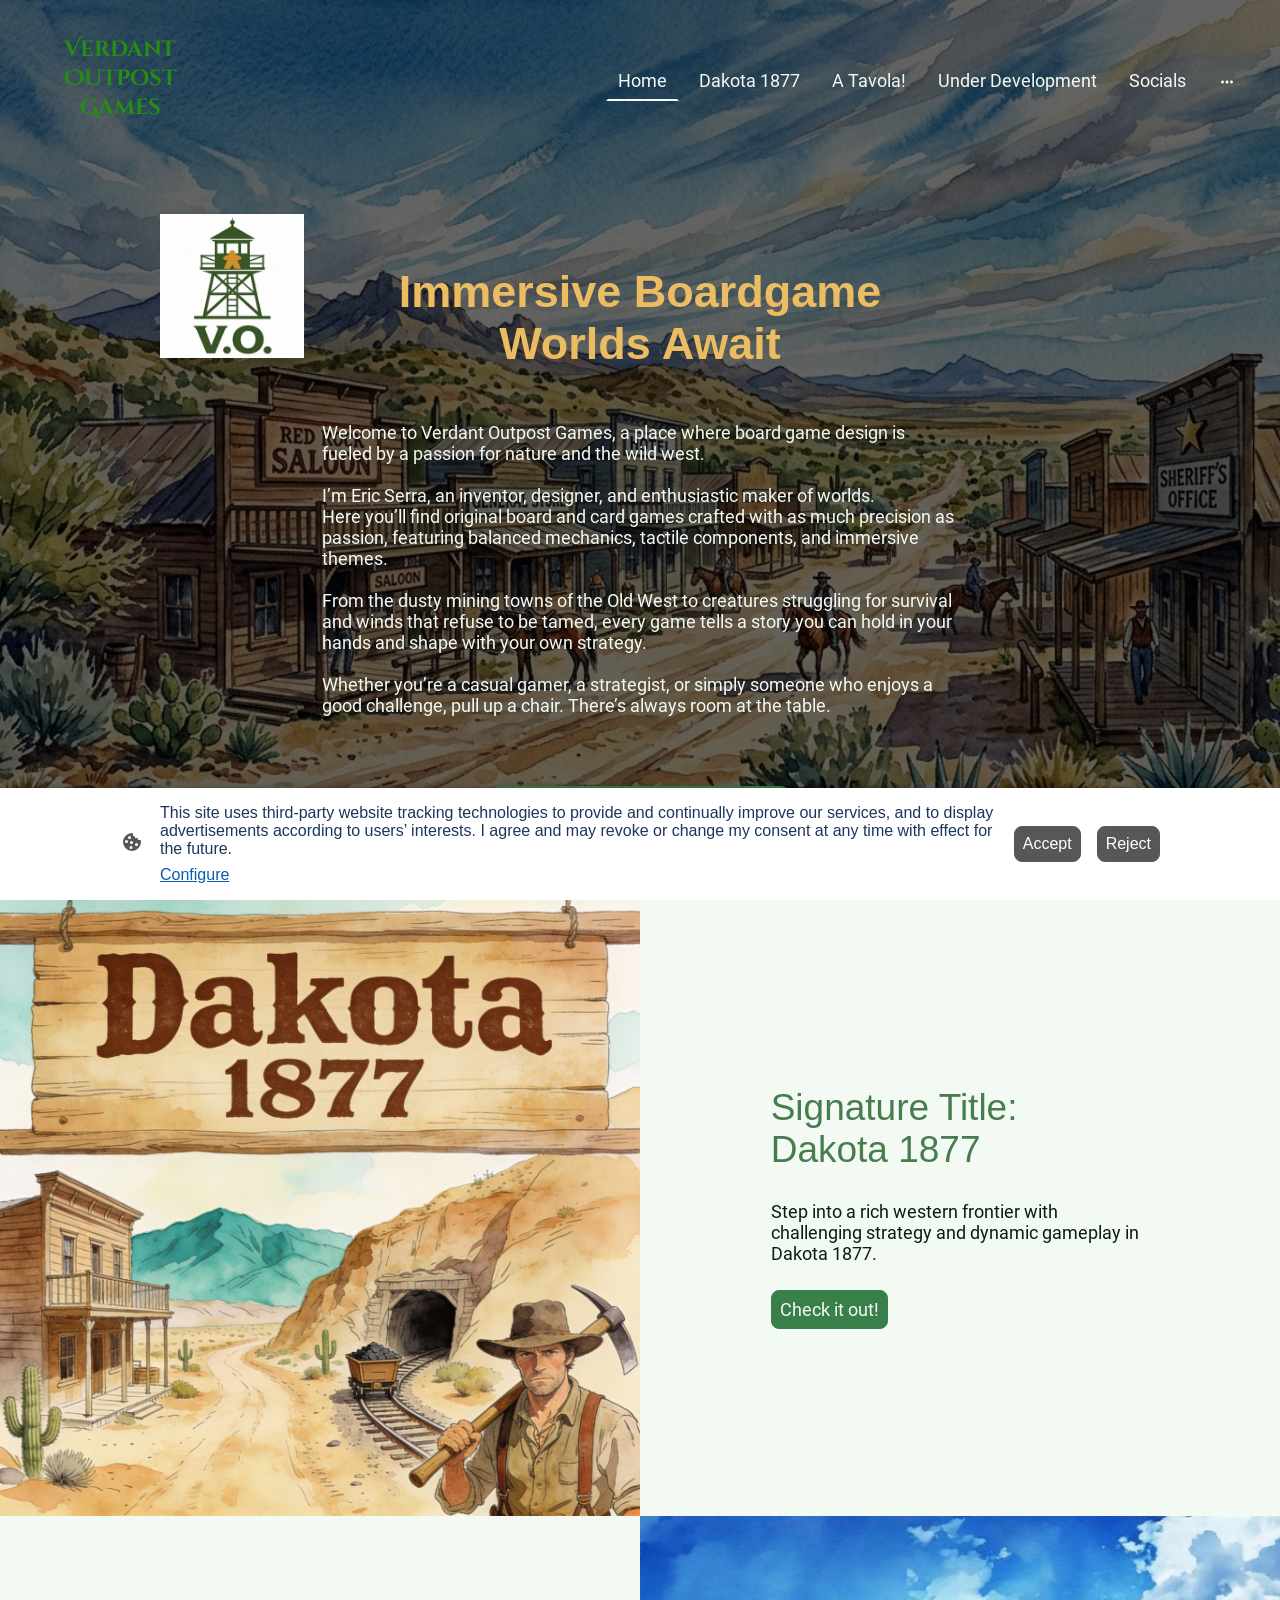
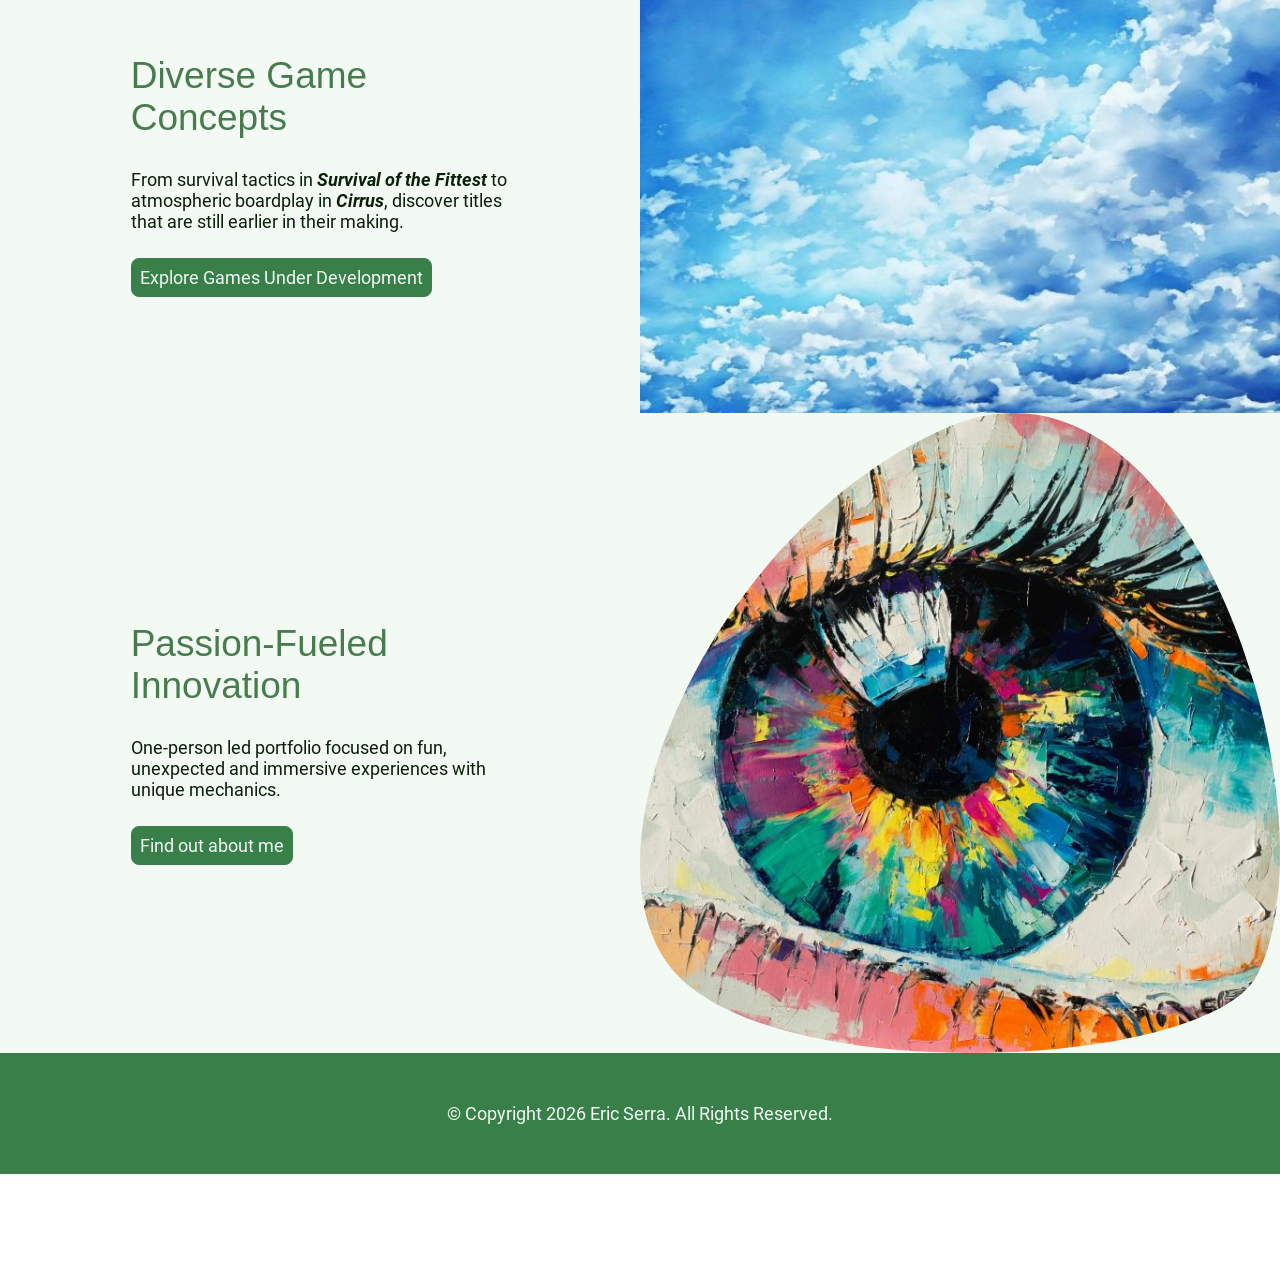
==== index.html @ 1d0cb4cb "Import static copy of verdantoutpost.com Mirror of the seven published pages from the IONOS website " ====
<!DOCTYPE html PUBLIC "-//W3C//DTD XHTML 1.1//EN"
   "http://www.w3.org/TR/xhtml11/DTD/xhtml11.dtd">
<html lang="en-GB">
<head>
	<meta charset="UTF-8" />
	<meta name="viewport" content="width=device-width, initial-scale=1" />
	<link rel="profile" href="https://gmpg.org/xfn/11" />
	<title>Verdant Outpost Games - Unique Western and Nature Inspired Boardgames</title>
<meta name='robots' content='max-image-preview:large' />
<style id="wp-img-auto-sizes-contain-inline-css">
img:is([sizes=auto i],[sizes^="auto," i]){contain-intrinsic-size:3000px 1500px}
/*# sourceURL=wp-img-auto-sizes-contain-inline-css */
</style>
<style id="wp-emoji-styles-inline-css">

	img.wp-smiley, img.emoji {
		display: inline !important;
		border: none !important;
		box-shadow: none !important;
		height: 1em !important;
		width: 1em !important;
		margin: 0 0.07em !important;
		vertical-align: -0.1em !important;
		background: none !important;
		padding: 0 !important;
	}
/*# sourceURL=wp-emoji-styles-inline-css */
</style>
<style id="wp-block-library-inline-css">
:root{--wp-block-synced-color:#7a00df;--wp-block-synced-color--rgb:122,0,223;--wp-bound-block-color:var(--wp-block-synced-color);--wp-editor-canvas-background:#ddd;--wp-admin-theme-color:#007cba;--wp-admin-theme-color--rgb:0,124,186;--wp-admin-theme-color-darker-10:#006ba1;--wp-admin-theme-color-darker-10--rgb:0,107,160.5;--wp-admin-theme-color-darker-20:#005a87;--wp-admin-theme-color-darker-20--rgb:0,90,135;--wp-admin-border-width-focus:2px}@media (min-resolution:192dpi){:root{--wp-admin-border-width-focus:1.5px}}.wp-element-button{cursor:pointer}:root .has-very-light-gray-background-color{background-color:#eee}:root .has-very-dark-gray-background-color{background-color:#313131}:root .has-very-light-gray-color{color:#eee}:root .has-very-dark-gray-color{color:#313131}:root .has-vivid-green-cyan-to-vivid-cyan-blue-gradient-background{background:linear-gradient(135deg,#00d084,#0693e3)}:root .has-purple-crush-gradient-background{background:linear-gradient(135deg,#34e2e4,#4721fb 50%,#ab1dfe)}:root .has-hazy-dawn-gradient-background{background:linear-gradient(135deg,#faaca8,#dad0ec)}:root .has-subdued-olive-gradient-background{background:linear-gradient(135deg,#fafae1,#67a671)}:root .has-atomic-cream-gradient-background{background:linear-gradient(135deg,#fdd79a,#004a59)}:root .has-nightshade-gradient-background{background:linear-gradient(135deg,#330968,#31cdcf)}:root .has-midnight-gradient-background{background:linear-gradient(135deg,#020381,#2874fc)}:root{--wp--preset--font-size--normal:16px;--wp--preset--font-size--huge:42px}.has-regular-font-size{font-size:1em}.has-larger-font-size{font-size:2.625em}.has-normal-font-size{font-size:var(--wp--preset--font-size--normal)}.has-huge-font-size{font-size:var(--wp--preset--font-size--huge)}:root .has-text-align-center{text-align:center}:root .has-text-align-left{text-align:left}:root .has-text-align-right{text-align:right}.has-fit-text{white-space:nowrap!important}#end-resizable-editor-section{display:none}.aligncenter{clear:both}.items-justified-left{justify-content:flex-start}.items-justified-center{justify-content:center}.items-justified-right{justify-content:flex-end}.items-justified-space-between{justify-content:space-between}.screen-reader-text{word-wrap:normal!important;border:0;clip-path:inset(50%);height:1px;margin:-1px;overflow:hidden;padding:0;position:absolute;width:1px;word-break:normal!important}.screen-reader-text:focus{background-color:#ddd;clip-path:none;color:#444;display:block;font-size:1em;height:auto;left:5px;line-height:normal;padding:15px 23px 14px;text-decoration:none;top:5px;width:auto;z-index:100000}html :where(.has-border-color){border-style:solid}html :where([style^=border-color],[style*=";border-color"],[style*="; border-color"]){border-style:solid}html :where([style^=border-top-color],[style*=";border-top-color"],[style*="; border-top-color"]){border-top-style:solid}html :where([style^=border-right-color],[style*=";border-right-color"],[style*="; border-right-color"]){border-right-style:solid}html :where([style^=border-bottom-color],[style*=";border-bottom-color"],[style*="; border-bottom-color"]){border-bottom-style:solid}html :where([style^=border-left-color],[style*=";border-left-color"],[style*="; border-left-color"]){border-left-style:solid}html :where([style^=border-width],[style*=";border-width"],[style*="; border-width"]){border-style:solid}html :where([style^=border-top-width],[style*=";border-top-width"],[style*="; border-top-width"]){border-top-style:solid}html :where([style^=border-right-width],[style*=";border-right-width"],[style*="; border-right-width"]){border-right-style:solid}html :where([style^=border-bottom-width],[style*=";border-bottom-width"],[style*="; border-bottom-width"]){border-bottom-style:solid}html :where([style^=border-left-width],[style*=";border-left-width"],[style*="; border-left-width"]){border-left-style:solid}html :where(img[class*=wp-image-]){height:auto;max-width:100%}:where(figure){margin:0 0 1em}html :where(.is-position-sticky){--wp-admin--admin-bar--position-offset:var(--wp-admin--admin-bar--height,0px)}@media screen and (max-width:600px){html :where(.is-position-sticky){--wp-admin--admin-bar--position-offset:0px}}

/*# sourceURL=/wp-includes/css/dist/block-library/common.min.css */
</style>
<style id="classic-theme-styles-inline-css">
/*! This file is auto-generated */
.wp-block-button__link{color:#fff;background-color:#32373c;border-radius:9999px;box-shadow:none;text-decoration:none;padding:calc(.667em + 2px) calc(1.333em + 2px);font-size:1.125em}.wp-block-file__button{background:#32373c;color:#fff;text-decoration:none}
/*# sourceURL=/wp-includes/css/classic-themes.min.css */
</style>

<style id="global-styles-inline-css">
:root{--wp--preset--aspect-ratio--square: 1;--wp--preset--aspect-ratio--4-3: 4/3;--wp--preset--aspect-ratio--3-4: 3/4;--wp--preset--aspect-ratio--3-2: 3/2;--wp--preset--aspect-ratio--2-3: 2/3;--wp--preset--aspect-ratio--16-9: 16/9;--wp--preset--aspect-ratio--9-16: 9/16;--wp--preset--color--black: #000000;--wp--preset--color--cyan-bluish-gray: #abb8c3;--wp--preset--color--white: #ffffff;--wp--preset--color--pale-pink: #f78da7;--wp--preset--color--vivid-red: #cf2e2e;--wp--preset--color--luminous-vivid-orange: #ff6900;--wp--preset--color--luminous-vivid-amber: #fcb900;--wp--preset--color--light-green-cyan: #7bdcb5;--wp--preset--color--vivid-green-cyan: #00d084;--wp--preset--color--pale-cyan-blue: #8ed1fc;--wp--preset--color--vivid-cyan-blue: #0693e3;--wp--preset--color--vivid-purple: #9b51e0;--wp--preset--gradient--vivid-cyan-blue-to-vivid-purple: linear-gradient(135deg,rgb(6,147,227) 0%,rgb(155,81,224) 100%);--wp--preset--gradient--light-green-cyan-to-vivid-green-cyan: linear-gradient(135deg,rgb(122,220,180) 0%,rgb(0,208,130) 100%);--wp--preset--gradient--luminous-vivid-amber-to-luminous-vivid-orange: linear-gradient(135deg,rgb(252,185,0) 0%,rgb(255,105,0) 100%);--wp--preset--gradient--luminous-vivid-orange-to-vivid-red: linear-gradient(135deg,rgb(255,105,0) 0%,rgb(207,46,46) 100%);--wp--preset--gradient--very-light-gray-to-cyan-bluish-gray: linear-gradient(135deg,rgb(238,238,238) 0%,rgb(169,184,195) 100%);--wp--preset--gradient--cool-to-warm-spectrum: linear-gradient(135deg,rgb(74,234,220) 0%,rgb(151,120,209) 20%,rgb(207,42,186) 40%,rgb(238,44,130) 60%,rgb(251,105,98) 80%,rgb(254,248,76) 100%);--wp--preset--gradient--blush-light-purple: linear-gradient(135deg,rgb(255,206,236) 0%,rgb(152,150,240) 100%);--wp--preset--gradient--blush-bordeaux: linear-gradient(135deg,rgb(254,205,165) 0%,rgb(254,45,45) 50%,rgb(107,0,62) 100%);--wp--preset--gradient--luminous-dusk: linear-gradient(135deg,rgb(255,203,112) 0%,rgb(199,81,192) 50%,rgb(65,88,208) 100%);--wp--preset--gradient--pale-ocean: linear-gradient(135deg,rgb(255,245,203) 0%,rgb(182,227,212) 50%,rgb(51,167,181) 100%);--wp--preset--gradient--electric-grass: linear-gradient(135deg,rgb(202,248,128) 0%,rgb(113,206,126) 100%);--wp--preset--gradient--midnight: linear-gradient(135deg,rgb(2,3,129) 0%,rgb(40,116,252) 100%);--wp--preset--font-size--small: 13px;--wp--preset--font-size--medium: 20px;--wp--preset--font-size--large: 36px;--wp--preset--font-size--x-large: 42px;--wp--preset--spacing--20: 0.44rem;--wp--preset--spacing--30: 0.67rem;--wp--preset--spacing--40: 1rem;--wp--preset--spacing--50: 1.5rem;--wp--preset--spacing--60: 2.25rem;--wp--preset--spacing--70: 3.38rem;--wp--preset--spacing--80: 5.06rem;--wp--preset--shadow--natural: 6px 6px 9px rgba(0, 0, 0, 0.2);--wp--preset--shadow--deep: 12px 12px 50px rgba(0, 0, 0, 0.4);--wp--preset--shadow--sharp: 6px 6px 0px rgba(0, 0, 0, 0.2);--wp--preset--shadow--outlined: 6px 6px 0px -3px rgb(255, 255, 255), 6px 6px rgb(0, 0, 0);--wp--preset--shadow--crisp: 6px 6px 0px rgb(0, 0, 0);}.wp-block-button{--wp--preset--dimension--25: 25%;--wp--preset--dimension--50: 50%;--wp--preset--dimension--75: 75%;--wp--preset--dimension--100: 100%;}:where(body) { margin: 0; }:where(.is-layout-flex){gap: 0.5em;}:where(.is-layout-grid){gap: 0.5em;}body .is-layout-flex{display: flex;}.is-layout-flex{flex-wrap: wrap;align-items: center;}.is-layout-flex > :is(*, div){margin: 0;}body .is-layout-grid{display: grid;}.is-layout-grid > :is(*, div){margin: 0;}body{padding-top: 0px;padding-right: 0px;padding-bottom: 0px;padding-left: 0px;}:root :where(.wp-element-button, .wp-block-button__link){background-color: #32373c;border-width: 0;color: #fff;font-family: inherit;font-size: inherit;font-style: inherit;font-weight: inherit;letter-spacing: inherit;line-height: inherit;padding-top: calc(0.667em + 2px);padding-right: calc(1.333em + 2px);padding-bottom: calc(0.667em + 2px);padding-left: calc(1.333em + 2px);text-decoration: none;text-transform: inherit;}.has-black-color{color: var(--wp--preset--color--black) !important;}.has-cyan-bluish-gray-color{color: var(--wp--preset--color--cyan-bluish-gray) !important;}.has-white-color{color: var(--wp--preset--color--white) !important;}.has-pale-pink-color{color: var(--wp--preset--color--pale-pink) !important;}.has-vivid-red-color{color: var(--wp--preset--color--vivid-red) !important;}.has-luminous-vivid-orange-color{color: var(--wp--preset--color--luminous-vivid-orange) !important;}.has-luminous-vivid-amber-color{color: var(--wp--preset--color--luminous-vivid-amber) !important;}.has-light-green-cyan-color{color: var(--wp--preset--color--light-green-cyan) !important;}.has-vivid-green-cyan-color{color: var(--wp--preset--color--vivid-green-cyan) !important;}.has-pale-cyan-blue-color{color: var(--wp--preset--color--pale-cyan-blue) !important;}.has-vivid-cyan-blue-color{color: var(--wp--preset--color--vivid-cyan-blue) !important;}.has-vivid-purple-color{color: var(--wp--preset--color--vivid-purple) !important;}.has-black-background-color{background-color: var(--wp--preset--color--black) !important;}.has-cyan-bluish-gray-background-color{background-color: var(--wp--preset--color--cyan-bluish-gray) !important;}.has-white-background-color{background-color: var(--wp--preset--color--white) !important;}.has-pale-pink-background-color{background-color: var(--wp--preset--color--pale-pink) !important;}.has-vivid-red-background-color{background-color: var(--wp--preset--color--vivid-red) !important;}.has-luminous-vivid-orange-background-color{background-color: var(--wp--preset--color--luminous-vivid-orange) !important;}.has-luminous-vivid-amber-background-color{background-color: var(--wp--preset--color--luminous-vivid-amber) !important;}.has-light-green-cyan-background-color{background-color: var(--wp--preset--color--light-green-cyan) !important;}.has-vivid-green-cyan-background-color{background-color: var(--wp--preset--color--vivid-green-cyan) !important;}.has-pale-cyan-blue-background-color{background-color: var(--wp--preset--color--pale-cyan-blue) !important;}.has-vivid-cyan-blue-background-color{background-color: var(--wp--preset--color--vivid-cyan-blue) !important;}.has-vivid-purple-background-color{background-color: var(--wp--preset--color--vivid-purple) !important;}.has-black-border-color{border-color: var(--wp--preset--color--black) !important;}.has-cyan-bluish-gray-border-color{border-color: var(--wp--preset--color--cyan-bluish-gray) !important;}.has-white-border-color{border-color: var(--wp--preset--color--white) !important;}.has-pale-pink-border-color{border-color: var(--wp--preset--color--pale-pink) !important;}.has-vivid-red-border-color{border-color: var(--wp--preset--color--vivid-red) !important;}.has-luminous-vivid-orange-border-color{border-color: var(--wp--preset--color--luminous-vivid-orange) !important;}.has-luminous-vivid-amber-border-color{border-color: var(--wp--preset--color--luminous-vivid-amber) !important;}.has-light-green-cyan-border-color{border-color: var(--wp--preset--color--light-green-cyan) !important;}.has-vivid-green-cyan-border-color{border-color: var(--wp--preset--color--vivid-green-cyan) !important;}.has-pale-cyan-blue-border-color{border-color: var(--wp--preset--color--pale-cyan-blue) !important;}.has-vivid-cyan-blue-border-color{border-color: var(--wp--preset--color--vivid-cyan-blue) !important;}.has-vivid-purple-border-color{border-color: var(--wp--preset--color--vivid-purple) !important;}.has-vivid-cyan-blue-to-vivid-purple-gradient-background{background: var(--wp--preset--gradient--vivid-cyan-blue-to-vivid-purple) !important;}.has-light-green-cyan-to-vivid-green-cyan-gradient-background{background: var(--wp--preset--gradient--light-green-cyan-to-vivid-green-cyan) !important;}.has-luminous-vivid-amber-to-luminous-vivid-orange-gradient-background{background: var(--wp--preset--gradient--luminous-vivid-amber-to-luminous-vivid-orange) !important;}.has-luminous-vivid-orange-to-vivid-red-gradient-background{background: var(--wp--preset--gradient--luminous-vivid-orange-to-vivid-red) !important;}.has-very-light-gray-to-cyan-bluish-gray-gradient-background{background: var(--wp--preset--gradient--very-light-gray-to-cyan-bluish-gray) !important;}.has-cool-to-warm-spectrum-gradient-background{background: var(--wp--preset--gradient--cool-to-warm-spectrum) !important;}.has-blush-light-purple-gradient-background{background: var(--wp--preset--gradient--blush-light-purple) !important;}.has-blush-bordeaux-gradient-background{background: var(--wp--preset--gradient--blush-bordeaux) !important;}.has-luminous-dusk-gradient-background{background: var(--wp--preset--gradient--luminous-dusk) !important;}.has-pale-ocean-gradient-background{background: var(--wp--preset--gradient--pale-ocean) !important;}.has-electric-grass-gradient-background{background: var(--wp--preset--gradient--electric-grass) !important;}.has-midnight-gradient-background{background: var(--wp--preset--gradient--midnight) !important;}.has-small-font-size{font-size: var(--wp--preset--font-size--small) !important;}.has-medium-font-size{font-size: var(--wp--preset--font-size--medium) !important;}.has-large-font-size{font-size: var(--wp--preset--font-size--large) !important;}.has-x-large-font-size{font-size: var(--wp--preset--font-size--x-large) !important;}
/*# sourceURL=global-styles-inline-css */
</style>

<link rel='stylesheet' id='go-x-post-editor-css' href='wp-content/plugins/go-x-post-editor/build/index-fe.css' media='all' />
<link rel='stylesheet' id='gox-style-0-css' href='wp-content/uploads/go-x/style.css' media='all' />
<link rel="canonical" href="./" />
<link rel='shortlink' href='index.html' />
				<script>
					window.goxwpDeployment=true;
				</script>
	<script type="application/ld+json">
                    {"@context":"https://schema.org","@type":"LocalBusiness","logo":"/-_-/resources/images/files/67120199-512e-4df1-809b-0810bfc0ea8a/b1674737-ef24-41eb-8ea8-cbc4cca74434?o=rs:fill:809:808:1:1/g:sm/","url":"https://verdantoutpost.com","name":"Verdant Outpost Games","sameAs":["","","","https://www.youtube.com/@verdant.outpost","https://www.facebook.com/people/Verdant-Outpost-Games/61590462296860/","","https://www.instagram.com/verdant.outpost/"],"email":"ericserra@verdantoutpost.com"}
                </script><meta name="description" content="Explore Verdant Outpost Games’ portfolio showcasing Dakota 1877 and other creative western and nature-themed boardgames." /><link rel="shortcut icon" href="wp-content/uploads/go-x/u/78a9d674-a477-477f-a71c-d5888ab7f608/w16,h16,rtfit,bg,el1,ex1,fico/image.ico" type="image/x-icon" /><link rel="icon" href="wp-content/uploads/go-x/u/78a9d674-a477-477f-a71c-d5888ab7f608/w16,h16,rtfit,bg,el1,ex1,fico/image.ico" type="image/x-icon" /><link rel="apple-touch-icon" sizes="180x180" href="wp-content/uploads/go-x/u/78a9d674-a477-477f-a71c-d5888ab7f608/w180,h180,rtfit,bgdde1e5,el1,ex1,fpng/image.png" type="image/png" /><link rel="icon" type="image/png" sizes="32x32" href="wp-content/uploads/go-x/u/78a9d674-a477-477f-a71c-d5888ab7f608/w32,h32,rtfit,bg,el1,ex1,fpng/image.png" type="image/png" /><link rel="icon" type="image/png" sizes="192x192" href="wp-content/uploads/go-x/u/78a9d674-a477-477f-a71c-d5888ab7f608/w192,h192,rtfit,bg,el1,ex1,fpng/image.png" type="image/png" /><link rel="icon" type="image/png" sizes="16x16" href="wp-content/uploads/go-x/u/78a9d674-a477-477f-a71c-d5888ab7f608/w16,h16,rtfit,bg,el1,ex1,fpng/image.png" type="image/png" /><style id="wp-custom-css">
@font-face{src:url(wp-content/themes/gox/public/fonts/Roboto-latin_latin-ext-100.eot);src:local("Roboto Thin"),local("Roboto-Thin");src:url(wp-content/themes/gox/public/fonts/Roboto-latin_latin-ext-100.eot) format("embedded-opentype");src:url(wp-content/themes/gox/public/fonts/Roboto-latin_latin-ext-100.woff2) format("woff2");src:url(wp-content/themes/gox/public/fonts/Roboto-latin_latin-ext-100.woff) format("woff");src:url(wp-content/themes/gox/public/fonts/Roboto-latin_latin-ext-100.ttf) format("truetype");src:url(wp-content/themes/gox/public/fonts/Roboto-latin_latin-ext-100.svg) format("svg");font-family:Roboto;font-style:normal;font-weight:100;src:url(wp-content/themes/gox/public/fonts/Roboto-latin_latin-ext-100.woff) format("woff")}@font-face{src:url(wp-content/themes/gox/public/fonts/Roboto-latin_latin-ext-100italic.eot);src:local("Roboto ThinItalic"),local("Roboto-ThinItalic");src:url(wp-content/themes/gox/public/fonts/Roboto-latin_latin-ext-100italic.eot) format("embedded-opentype");src:url(wp-content/themes/gox/public/fonts/Roboto-latin_latin-ext-100italic.woff2) format("woff2");src:url(wp-content/themes/gox/public/fonts/Roboto-latin_latin-ext-100italic.woff) format("woff");src:url(wp-content/themes/gox/public/fonts/Roboto-latin_latin-ext-100italic.ttf) format("truetype");src:url(wp-content/themes/gox/public/fonts/Roboto-latin_latin-ext-100italic.svg) format("svg");font-family:Roboto;font-style:italic;font-weight:100;src:url(wp-content/themes/gox/public/fonts/Roboto-latin_latin-ext-100italic.woff) format("woff")}@font-face{src:url(wp-content/themes/gox/public/fonts/Roboto-latin_latin-ext-200.eot);src:local("Roboto ExtraLight"),local("Roboto-ExtraLight");src:url(wp-content/themes/gox/public/fonts/Roboto-latin_latin-ext-200.eot) format("embedded-opentype");src:url(wp-content/themes/gox/public/fonts/Roboto-latin_latin-ext-200.woff2) format("woff2");src:url(wp-content/themes/gox/public/fonts/Roboto-latin_latin-ext-200.woff) format("woff");src:url(wp-content/themes/gox/public/fonts/Roboto-latin_latin-ext-200.ttf) format("truetype");src:url(wp-content/themes/gox/public/fonts/Roboto-latin_latin-ext-200.svg) format("svg");font-family:Roboto;font-style:normal;font-weight:200;src:url(wp-content/themes/gox/public/fonts/Roboto-latin_latin-ext-200.woff) format("woff")}@font-face{src:url(wp-content/themes/gox/public/fonts/Roboto-latin_latin-ext-200italic.eot);src:local("Roboto ExtraLightItalic"),local("Roboto-ExtraLightItalic");src:url(wp-content/themes/gox/public/fonts/Roboto-latin_latin-ext-200italic.eot) format("embedded-opentype");src:url(wp-content/themes/gox/public/fonts/Roboto-latin_latin-ext-200italic.woff2) format("woff2");src:url(wp-content/themes/gox/public/fonts/Roboto-latin_latin-ext-200italic.woff) format("woff");src:url(wp-content/themes/gox/public/fonts/Roboto-latin_latin-ext-200italic.ttf) format("truetype");src:url(wp-content/themes/gox/public/fonts/Roboto-latin_latin-ext-200italic.svg) format("svg");font-family:Roboto;font-style:italic;font-weight:200;src:url(wp-content/themes/gox/public/fonts/Roboto-latin_latin-ext-200italic.woff) format("woff")}@font-face{src:url(wp-content/themes/gox/public/fonts/Roboto-latin_latin-ext-300.eot);src:local("Roboto Light"),local("Roboto-Light");src:url(wp-content/themes/gox/public/fonts/Roboto-latin_latin-ext-300.eot) format("embedded-opentype");src:url(wp-content/themes/gox/public/fonts/Roboto-latin_latin-ext-300.woff2) format("woff2");src:url(wp-content/themes/gox/public/fonts/Roboto-latin_latin-ext-300.woff) format("woff");src:url(wp-content/themes/gox/public/fonts/Roboto-latin_latin-ext-300.ttf) format("truetype");src:url(wp-content/themes/gox/public/fonts/Roboto-latin_latin-ext-300.svg) format("svg");font-family:Roboto;font-style:normal;font-weight:300;src:url(wp-content/themes/gox/public/fonts/Roboto-latin_latin-ext-300.woff) format("woff")}@font-face{src:url(wp-content/themes/gox/public/fonts/Roboto-latin_latin-ext-300italic.eot);src:local("Roboto LightItalic"),local("Roboto-LightItalic");src:url(wp-content/themes/gox/public/fonts/Roboto-latin_latin-ext-300italic.eot) format("embedded-opentype");src:url(wp-content/themes/gox/public/fonts/Roboto-latin_latin-ext-300italic.woff2) format("woff2");src:url(wp-content/themes/gox/public/fonts/Roboto-latin_latin-ext-300italic.woff) format("woff");src:url(wp-content/themes/gox/public/fonts/Roboto-latin_latin-ext-300italic.ttf) format("truetype");src:url(wp-content/themes/gox/public/fonts/Roboto-latin_latin-ext-300italic.svg) format("svg");font-family:Roboto;font-style:italic;font-weight:300;src:url(wp-content/themes/gox/public/fonts/Roboto-latin_latin-ext-300italic.woff) format("woff")}@font-face{src:url(wp-content/themes/gox/public/fonts/Roboto-latin_latin-ext-regular.eot);src:local("Roboto Regular"),local("Roboto-Regular");src:url(wp-content/themes/gox/public/fonts/Roboto-latin_latin-ext-regular.eot) format("embedded-opentype");src:url(wp-content/themes/gox/public/fonts/Roboto-latin_latin-ext-regular.woff2) format("woff2");src:url(wp-content/themes/gox/public/fonts/Roboto-latin_latin-ext-regular.woff) format("woff");src:url(wp-content/themes/gox/public/fonts/Roboto-latin_latin-ext-regular.ttf) format("truetype");src:url(wp-content/themes/gox/public/fonts/Roboto-latin_latin-ext-regular.svg) format("svg");font-family:Roboto;font-style:normal;font-weight:400;src:url(wp-content/themes/gox/public/fonts/Roboto-latin_latin-ext-regular.woff) format("woff")}@font-face{src:url(wp-content/themes/gox/public/fonts/Roboto-latin_latin-ext-italic.eot);src:local("Roboto Italic"),local("Roboto-Italic");src:url(wp-content/themes/gox/public/fonts/Roboto-latin_latin-ext-italic.eot) format("embedded-opentype");src:url(wp-content/themes/gox/public/fonts/Roboto-latin_latin-ext-italic.woff2) format("woff2");src:url(wp-content/themes/gox/public/fonts/Roboto-latin_latin-ext-italic.woff) format("woff");src:url(wp-content/themes/gox/public/fonts/Roboto-latin_latin-ext-italic.ttf) format("truetype");src:url(wp-content/themes/gox/public/fonts/Roboto-latin_latin-ext-italic.svg) format("svg");font-family:Roboto;font-style:italic;font-weight:400;src:url(wp-content/themes/gox/public/fonts/Roboto-latin_latin-ext-italic.woff) format("woff")}@font-face{src:url(wp-content/themes/gox/public/fonts/Roboto-latin_latin-ext-500.eot);src:local("Roboto Medium"),local("Roboto-Medium");src:url(wp-content/themes/gox/public/fonts/Roboto-latin_latin-ext-500.eot) format("embedded-opentype");src:url(wp-content/themes/gox/public/fonts/Roboto-latin_latin-ext-500.woff2) format("woff2");src:url(wp-content/themes/gox/public/fonts/Roboto-latin_latin-ext-500.woff) format("woff");src:url(wp-content/themes/gox/public/fonts/Roboto-latin_latin-ext-500.ttf) format("truetype");src:url(wp-content/themes/gox/public/fonts/Roboto-latin_latin-ext-500.svg) format("svg");font-family:Roboto;font-style:normal;font-weight:500;src:url(wp-content/themes/gox/public/fonts/Roboto-latin_latin-ext-500.woff) format("woff")}@font-face{src:url(wp-content/themes/gox/public/fonts/Roboto-latin_latin-ext-500italic.eot);src:local("Roboto MediumItalic"),local("Roboto-MediumItalic");src:url(wp-content/themes/gox/public/fonts/Roboto-latin_latin-ext-500italic.eot) format("embedded-opentype");src:url(wp-content/themes/gox/public/fonts/Roboto-latin_latin-ext-500italic.woff2) format("woff2");src:url(wp-content/themes/gox/public/fonts/Roboto-latin_latin-ext-500italic.woff) format("woff");src:url(wp-content/themes/gox/public/fonts/Roboto-latin_latin-ext-500italic.ttf) format("truetype");src:url(wp-content/themes/gox/public/fonts/Roboto-latin_latin-ext-500italic.svg) format("svg");font-family:Roboto;font-style:italic;font-weight:500;src:url(wp-content/themes/gox/public/fonts/Roboto-latin_latin-ext-500italic.woff) format("woff")}@font-face{src:url(wp-content/themes/gox/public/fonts/Roboto-latin_latin-ext-600.eot);src:local("Roboto SemiBold"),local("Roboto-SemiBold");src:url(wp-content/themes/gox/public/fonts/Roboto-latin_latin-ext-600.eot) format("embedded-opentype");src:url(wp-content/themes/gox/public/fonts/Roboto-latin_latin-ext-600.woff2) format("woff2");src:url(wp-content/themes/gox/public/fonts/Roboto-latin_latin-ext-600.woff) format("woff");src:url(wp-content/themes/gox/public/fonts/Roboto-latin_latin-ext-600.ttf) format("truetype");src:url(wp-content/themes/gox/public/fonts/Roboto-latin_latin-ext-600.svg) format("svg");font-family:Roboto;font-style:normal;font-weight:600;src:url(wp-content/themes/gox/public/fonts/Roboto-latin_latin-ext-600.woff) format("woff")}@font-face{src:url(wp-content/themes/gox/public/fonts/Roboto-latin_latin-ext-600italic.eot);src:local("Roboto SemiBoldItalic"),local("Roboto-SemiBoldItalic");src:url(wp-content/themes/gox/public/fonts/Roboto-latin_latin-ext-600italic.eot) format("embedded-opentype");src:url(wp-content/themes/gox/public/fonts/Roboto-latin_latin-ext-600italic.woff2) format("woff2");src:url(wp-content/themes/gox/public/fonts/Roboto-latin_latin-ext-600italic.woff) format("woff");src:url(wp-content/themes/gox/public/fonts/Roboto-latin_latin-ext-600italic.ttf) format("truetype");src:url(wp-content/themes/gox/public/fonts/Roboto-latin_latin-ext-600italic.svg) format("svg");font-family:Roboto;font-style:italic;font-weight:600;src:url(wp-content/themes/gox/public/fonts/Roboto-latin_latin-ext-600italic.woff) format("woff")}@font-face{src:url(wp-content/themes/gox/public/fonts/Roboto-latin_latin-ext-700.eot);src:local("Roboto Bold"),local("Roboto-Bold");src:url(wp-content/themes/gox/public/fonts/Roboto-latin_latin-ext-700.eot) format("embedded-opentype");src:url(wp-content/themes/gox/public/fonts/Roboto-latin_latin-ext-700.woff2) format("woff2");src:url(wp-content/themes/gox/public/fonts/Roboto-latin_latin-ext-700.woff) format("woff");src:url(wp-content/themes/gox/public/fonts/Roboto-latin_latin-ext-700.ttf) format("truetype");src:url(wp-content/themes/gox/public/fonts/Roboto-latin_latin-ext-700.svg) format("svg");font-family:Roboto;font-style:normal;font-weight:700;src:url(wp-content/themes/gox/public/fonts/Roboto-latin_latin-ext-700.woff) format("woff")}@font-face{src:url(wp-content/themes/gox/public/fonts/Roboto-latin_latin-ext-700italic.eot);src:local("Roboto BoldItalic"),local("Roboto-BoldItalic");src:url(wp-content/themes/gox/public/fonts/Roboto-latin_latin-ext-700italic.eot) format("embedded-opentype");src:url(wp-content/themes/gox/public/fonts/Roboto-latin_latin-ext-700italic.woff2) format("woff2");src:url(wp-content/themes/gox/public/fonts/Roboto-latin_latin-ext-700italic.woff) format("woff");src:url(wp-content/themes/gox/public/fonts/Roboto-latin_latin-ext-700italic.ttf) format("truetype");src:url(wp-content/themes/gox/public/fonts/Roboto-latin_latin-ext-700italic.svg) format("svg");font-family:Roboto;font-style:italic;font-weight:700;src:url(wp-content/themes/gox/public/fonts/Roboto-latin_latin-ext-700italic.woff) format("woff")}@font-face{src:url(wp-content/themes/gox/public/fonts/Roboto-latin_latin-ext-800.eot);src:local("Roboto ExtraBold"),local("Roboto-ExtraBold");src:url(wp-content/themes/gox/public/fonts/Roboto-latin_latin-ext-800.eot) format("embedded-opentype");src:url(wp-content/themes/gox/public/fonts/Roboto-latin_latin-ext-800.woff2) format("woff2");src:url(wp-content/themes/gox/public/fonts/Roboto-latin_latin-ext-800.woff) format("woff");src:url(wp-content/themes/gox/public/fonts/Roboto-latin_latin-ext-800.ttf) format("truetype");src:url(wp-content/themes/gox/public/fonts/Roboto-latin_latin-ext-800.svg) format("svg");font-family:Roboto;font-style:normal;font-weight:800;src:url(wp-content/themes/gox/public/fonts/Roboto-latin_latin-ext-800.woff) format("woff")}@font-face{src:url(wp-content/themes/gox/public/fonts/Roboto-latin_latin-ext-800italic.eot);src:local("Roboto ExtraBoldItalic"),local("Roboto-ExtraBoldItalic");src:url(wp-content/themes/gox/public/fonts/Roboto-latin_latin-ext-800italic.eot) format("embedded-opentype");src:url(wp-content/themes/gox/public/fonts/Roboto-latin_latin-ext-800italic.woff2) format("woff2");src:url(wp-content/themes/gox/public/fonts/Roboto-latin_latin-ext-800italic.woff) format("woff");src:url(wp-content/themes/gox/public/fonts/Roboto-latin_latin-ext-800italic.ttf) format("truetype");src:url(wp-content/themes/gox/public/fonts/Roboto-latin_latin-ext-800italic.svg) format("svg");font-family:Roboto;font-style:italic;font-weight:800;src:url(wp-content/themes/gox/public/fonts/Roboto-latin_latin-ext-800italic.woff) format("woff")}@font-face{src:url(wp-content/themes/gox/public/fonts/Roboto-latin_latin-ext-900.eot);src:local("Roboto Black"),local("Roboto-Black");src:url(wp-content/themes/gox/public/fonts/Roboto-latin_latin-ext-900.eot) format("embedded-opentype");src:url(wp-content/themes/gox/public/fonts/Roboto-latin_latin-ext-900.woff2) format("woff2");src:url(wp-content/themes/gox/public/fonts/Roboto-latin_latin-ext-900.woff) format("woff");src:url(wp-content/themes/gox/public/fonts/Roboto-latin_latin-ext-900.ttf) format("truetype");src:url(wp-content/themes/gox/public/fonts/Roboto-latin_latin-ext-900.svg) format("svg");font-family:Roboto;font-style:normal;font-weight:900;src:url(wp-content/themes/gox/public/fonts/Roboto-latin_latin-ext-900.woff) format("woff")}@font-face{src:url(wp-content/themes/gox/public/fonts/Roboto-latin_latin-ext-900italic.eot);src:local("Roboto BlackItalic"),local("Roboto-BlackItalic");src:url(wp-content/themes/gox/public/fonts/Roboto-latin_latin-ext-900italic.eot) format("embedded-opentype");src:url(wp-content/themes/gox/public/fonts/Roboto-latin_latin-ext-900italic.woff2) format("woff2");src:url(wp-content/themes/gox/public/fonts/Roboto-latin_latin-ext-900italic.woff) format("woff");src:url(wp-content/themes/gox/public/fonts/Roboto-latin_latin-ext-900italic.ttf) format("truetype");src:url(wp-content/themes/gox/public/fonts/Roboto-latin_latin-ext-900italic.svg) format("svg");font-family:Roboto;font-style:italic;font-weight:900;src:url(wp-content/themes/gox/public/fonts/Roboto-latin_latin-ext-900italic.woff) format("woff")}.accessNavigationLink{font-family:'Open Sans',sans-serif;border-radius:8px;text-align:center;padding:13px 0;color:#00f;font-size:16px;font-weight:700;width:100%;top:-50px;position:absolute;text-decoration:none;opacity:0}.accessNavigationLink:focus-visible{top:5px;outline:2px solid #00f;outline-offset:2px;box-shadow:0 0 0 2px #fff;left:6px;width:calc(100% - 6px);position:static;display:block;margin-top:5px;margin-left:6px;background-color:#fff;opacity:1}.accessNavigationList{margin:0;list-style:none;padding:0;z-index:1;position:relative}.animation-flip-top:not(.is-visible){visibility:hidden}.theming-theme-accent1-sticky{color:#fff!important}.theming-theme-accent2-sticky{color:#fff!important}.theming-theme-accent3-sticky{color:#fff!important}.theming-theme-light-sticky{color:#fff!important}.theming-theme-dark-sticky{color:#0a1f0a!important}.theming-basic-Grey-sticky{color:#fff!important}.theming-basic-Red-sticky{color:#fff!important}.theming-basic-Orange-sticky{color:#fff!important}.theming-basic-Yellow-sticky{color:#fff!important}.theming-basic-Green-sticky{color:#fff!important}.theming-basic-Cyan-sticky{color:#fff!important}.theming-basic-Blue-sticky{color:#fff!important}.theming-basic-Purple-sticky{color:#fff!important}@media (min-width:768px) and (max-width:1023.95px){.grid-row-e661210a-b60e-4b3f-a02e-2e31887b0261{flex-direction:column!important}}@font-face{src:url(wp-content/themes/gox/public/fonts/CinzelDecorative-latin_latin-ext-regular.eot);src:local("CinzelDecorative Regular"),local("CinzelDecorative-Regular");src:url(wp-content/themes/gox/public/fonts/CinzelDecorative-latin_latin-ext-regular.eot) format("embedded-opentype");src:url(wp-content/themes/gox/public/fonts/CinzelDecorative-latin_latin-ext-regular.woff2) format("woff2");src:url(wp-content/themes/gox/public/fonts/CinzelDecorative-latin_latin-ext-regular.woff) format("woff");src:url(wp-content/themes/gox/public/fonts/CinzelDecorative-latin_latin-ext-regular.ttf) format("truetype");src:url(wp-content/themes/gox/public/fonts/CinzelDecorative-latin_latin-ext-regular.svg) format("svg");font-family:CinzelDecorative;font-style:normal;font-weight:400;src:url(wp-content/themes/gox/public/fonts/CinzelDecorative-latin_latin-ext-regular.woff) format("woff")}@font-face{src:url(wp-content/themes/gox/public/fonts/CinzelDecorative-latin_latin-ext-700.eot);src:local("CinzelDecorative Bold"),local("CinzelDecorative-Bold");src:url(wp-content/themes/gox/public/fonts/CinzelDecorative-latin_latin-ext-700.eot) format("embedded-opentype");src:url(wp-content/themes/gox/public/fonts/CinzelDecorative-latin_latin-ext-700.woff2) format("woff2");src:url(wp-content/themes/gox/public/fonts/CinzelDecorative-latin_latin-ext-700.woff) format("woff");src:url(wp-content/themes/gox/public/fonts/CinzelDecorative-latin_latin-ext-700.ttf) format("truetype");src:url(wp-content/themes/gox/public/fonts/CinzelDecorative-latin_latin-ext-700.svg) format("svg");font-family:CinzelDecorative;font-style:normal;font-weight:700;src:url(wp-content/themes/gox/public/fonts/CinzelDecorative-latin_latin-ext-700.woff) format("woff")}@font-face{src:url(wp-content/themes/gox/public/fonts/CinzelDecorative-latin_latin-ext-900.eot);src:local("CinzelDecorative Black"),local("CinzelDecorative-Black");src:url(wp-content/themes/gox/public/fonts/CinzelDecorative-latin_latin-ext-900.eot) format("embedded-opentype");src:url(wp-content/themes/gox/public/fonts/CinzelDecorative-latin_latin-ext-900.woff2) format("woff2");src:url(wp-content/themes/gox/public/fonts/CinzelDecorative-latin_latin-ext-900.woff) format("woff");src:url(wp-content/themes/gox/public/fonts/CinzelDecorative-latin_latin-ext-900.ttf) format("truetype");src:url(wp-content/themes/gox/public/fonts/CinzelDecorative-latin_latin-ext-900.svg) format("svg");font-family:CinzelDecorative;font-style:normal;font-weight:900;src:url(wp-content/themes/gox/public/fonts/CinzelDecorative-latin_latin-ext-900.woff) format("woff")}.logo-5e765aec-e918-4b75-b4be-4928e28b4789 .theming-theme-accent1{color:#3c854e!important}.logo-5e765aec-e918-4b75-b4be-4928e28b4789 .theming-theme-accent2{color:#ebbc61!important}.logo-5e765aec-e918-4b75-b4be-4928e28b4789 .theming-theme-accent3{color:#63a76a!important}.logo-5e765aec-e918-4b75-b4be-4928e28b4789 .theming-theme-light{color:#f3faf3!important}.logo-5e765aec-e918-4b75-b4be-4928e28b4789 .theming-theme-dark{color:#418641!important}.logo-5e765aec-e918-4b75-b4be-4928e28b4789 .theming-basic-Grey{color:#777!important}.logo-5e765aec-e918-4b75-b4be-4928e28b4789 .theming-basic-Red{color:#ed130d!important}.logo-5e765aec-e918-4b75-b4be-4928e28b4789 .theming-basic-Orange{color:#e96f05!important}.logo-5e765aec-e918-4b75-b4be-4928e28b4789 .theming-basic-Yellow{color:#f2c200!important}.logo-5e765aec-e918-4b75-b4be-4928e28b4789 .theming-basic-Green{color:#258d14!important}.logo-5e765aec-e918-4b75-b4be-4928e28b4789 .theming-basic-Cyan{color:#00bbde!important}.logo-5e765aec-e918-4b75-b4be-4928e28b4789 .theming-basic-Blue{color:#6464f7!important}.logo-5e765aec-e918-4b75-b4be-4928e28b4789 .theming-basic-Purple{color:#cd1cd0!important}@media (min-width:0px) and (max-width:767.95px){.module-container-883905e5-196a-4209-9028-cdec4acdceca{display:none!important}}@media (min-width:768px) and (max-width:1023.95px){.module-container-883905e5-196a-4209-9028-cdec4acdceca{display:none!important}}@media (min-width:0px) and (max-width:767.95px){.module-container-1ebc2bbe-337c-4b11-a6e8-cc84129c9b44{min-height:32px!important}}@media (min-width:768px) and (max-width:1023.95px){.module-container-1ebc2bbe-337c-4b11-a6e8-cc84129c9b44{min-height:32px!important}}.downloadWarningOverlay{position:fixed;z-index:1000;left:0;top:0;width:100%;height:100%;background-color:rgba(0,0,0,.65);display:none}.downloadWarningModal{background-color:#fff;position:fixed;left:50%;top:50%;transform:translate(-50%,-50%);max-width:480px;width:calc(100% - 10px);padding:24px 36px;pointer-events:none;opacity:0;transition:all .3s ease-in-out;z-index:1001;border-radius:8px}.downladWarningBtnContainer{margin-top:24px;display:flex;justify-content:center}.downladWarningBtnContainer a:focus,.downladWarningBtnContainer button:focus{outline:2px solid #00f;outline-offset:2px;box-shadow:0 0 0 2px #fff}.downladWarningBtn{min-width:60px;cursor:pointer;display:inline-block;padding:9px 18px;font-size:14px;margin-top:8px;word-break:break-word;font-weight:400;border-radius:5px;margin:0 8px;overflow-wrap:break-word;border:none;display:flex;align-items:center;position:relative}.downladWarningBtn a[data-link-type=document]{position:absolute;display:block;left:0;top:0;width:100%;height:100%}.showElement{display:block}.hideElement{display:none}.showModal{opacity:1;pointer-events:auto}@media screen and (max-width:450px){.downladWarningBtnContainer{align-items:center;flex-direction:column-reverse}.downladWarningBtn{margin:10px;justify-content:center}}.download-warning-modal-font{font-family:Roboto;font-size:18px;font-weight:400;word-wrap:break-word;overflow-wrap:break-word}.download-warning-button-font{font-family:Roboto;font-size:18px;font-weight:400;word-wrap:break-word;overflow-wrap:break-word}@media (min-width:768px) and (max-width:1023.95px){.grid-row-84c1d4c1-fa92-4348-ae53-bc65b7aca12e{order:-1!important}}@media (min-width:1024px){.grid-row-84c1d4c1-fa92-4348-ae53-bc65b7aca12e{order:-1!important}}#section-content-with-grid-57986f3b-3f8d-4df8-a91b-8a45de7b2c93{--section-content-with-grid-grid-template-columns:repeat(12, 69px [col-start]);--section-content-with-grid-grid-template-rows:repeat(14, minmax(40px, auto) [col-start]);--section-content-with-grid-mobile-min-height:auto}.heading-module-ee4b6be6-a0b3-4455-84b8-12755f2773b1 .theming-theme-accent1{color:#3c854e!important}.heading-module-ee4b6be6-a0b3-4455-84b8-12755f2773b1 .theming-theme-accent2{color:#ebbc61!important}.heading-module-ee4b6be6-a0b3-4455-84b8-12755f2773b1 .theming-theme-accent3{color:#63a76a!important}.heading-module-ee4b6be6-a0b3-4455-84b8-12755f2773b1 .theming-theme-light{color:#f3faf3!important}.heading-module-ee4b6be6-a0b3-4455-84b8-12755f2773b1 .theming-theme-dark{color:#418641!important}.heading-module-ee4b6be6-a0b3-4455-84b8-12755f2773b1 .theming-basic-Grey{color:#777!important}.heading-module-ee4b6be6-a0b3-4455-84b8-12755f2773b1 .theming-basic-Red{color:#ed130d!important}.heading-module-ee4b6be6-a0b3-4455-84b8-12755f2773b1 .theming-basic-Orange{color:#e96f05!important}.heading-module-ee4b6be6-a0b3-4455-84b8-12755f2773b1 .theming-basic-Yellow{color:#f2c200!important}.heading-module-ee4b6be6-a0b3-4455-84b8-12755f2773b1 .theming-basic-Green{color:#258d14!important}.heading-module-ee4b6be6-a0b3-4455-84b8-12755f2773b1 .theming-basic-Cyan{color:#00bbde!important}.heading-module-ee4b6be6-a0b3-4455-84b8-12755f2773b1 .theming-basic-Blue{color:#6464f7!important}.heading-module-ee4b6be6-a0b3-4455-84b8-12755f2773b1 .theming-basic-Purple{color:#cd1cd0!important}.text-ab74dd1c-c313-4c8d-94c0-08f2ae74dca6 .theming-theme-accent1{color:#3c854e!important}.text-ab74dd1c-c313-4c8d-94c0-08f2ae74dca6 .theming-theme-accent2{color:#ebbc61!important}.text-ab74dd1c-c313-4c8d-94c0-08f2ae74dca6 .theming-theme-accent3{color:#63a76a!important}.text-ab74dd1c-c313-4c8d-94c0-08f2ae74dca6 .theming-theme-light{color:#f3faf3!important}.text-ab74dd1c-c313-4c8d-94c0-08f2ae74dca6 .theming-theme-dark{color:#418641!important}.text-ab74dd1c-c313-4c8d-94c0-08f2ae74dca6 .theming-basic-Grey{color:#777!important}.text-ab74dd1c-c313-4c8d-94c0-08f2ae74dca6 .theming-basic-Red{color:#ed130d!important}.text-ab74dd1c-c313-4c8d-94c0-08f2ae74dca6 .theming-basic-Orange{color:#e96f05!important}.text-ab74dd1c-c313-4c8d-94c0-08f2ae74dca6 .theming-basic-Yellow{color:#f2c200!important}.text-ab74dd1c-c313-4c8d-94c0-08f2ae74dca6 .theming-basic-Green{color:#258d14!important}.text-ab74dd1c-c313-4c8d-94c0-08f2ae74dca6 .theming-basic-Cyan{color:#00bbde!important}.text-ab74dd1c-c313-4c8d-94c0-08f2ae74dca6 .theming-basic-Blue{color:#6464f7!important}.text-ab74dd1c-c313-4c8d-94c0-08f2ae74dca6 .theming-basic-Purple{color:#cd1cd0!important}.heading-module-cc91f99d-3873-4438-a35e-95e534b01dc2 .theming-theme-accent1{color:#397f4a!important}.heading-module-cc91f99d-3873-4438-a35e-95e534b01dc2 .theming-theme-accent2{color:#896d35!important}.heading-module-cc91f99d-3873-4438-a35e-95e534b01dc2 .theming-theme-accent3{color:#487c4e!important}.heading-module-cc91f99d-3873-4438-a35e-95e534b01dc2 .theming-theme-light{color:#5f775f!important}.heading-module-cc91f99d-3873-4438-a35e-95e534b01dc2 .theming-theme-dark{color:#0a1f0a!important}.heading-module-cc91f99d-3873-4438-a35e-95e534b01dc2 .theming-basic-Grey{color:#717171!important}.heading-module-cc91f99d-3873-4438-a35e-95e534b01dc2 .theming-basic-Red{color:#e0110c!important}.heading-module-cc91f99d-3873-4438-a35e-95e534b01dc2 .theming-basic-Orange{color:#b65503!important}.heading-module-cc91f99d-3873-4438-a35e-95e534b01dc2 .theming-basic-Yellow{color:#8a6e00!important}.heading-module-cc91f99d-3873-4438-a35e-95e534b01dc2 .theming-basic-Green{color:#228312!important}.heading-module-cc91f99d-3873-4438-a35e-95e534b01dc2 .theming-basic-Cyan{color:#007c94!important}.heading-module-cc91f99d-3873-4438-a35e-95e534b01dc2 .theming-basic-Blue{color:#1414c9!important}.heading-module-cc91f99d-3873-4438-a35e-95e534b01dc2 .theming-basic-Purple{color:#941196!important}.text-d8cb6342-2fd3-44ed-9394-239e6d6287be .theming-theme-accent1{color:#397f4a!important}.text-d8cb6342-2fd3-44ed-9394-239e6d6287be .theming-theme-accent2{color:#896d35!important}.text-d8cb6342-2fd3-44ed-9394-239e6d6287be .theming-theme-accent3{color:#487c4e!important}.text-d8cb6342-2fd3-44ed-9394-239e6d6287be .theming-theme-light{color:#5f775f!important}.text-d8cb6342-2fd3-44ed-9394-239e6d6287be .theming-theme-dark{color:#0a1f0a!important}.text-d8cb6342-2fd3-44ed-9394-239e6d6287be .theming-basic-Grey{color:#717171!important}.text-d8cb6342-2fd3-44ed-9394-239e6d6287be .theming-basic-Red{color:#e0110c!important}.text-d8cb6342-2fd3-44ed-9394-239e6d6287be .theming-basic-Orange{color:#b65503!important}.text-d8cb6342-2fd3-44ed-9394-239e6d6287be .theming-basic-Yellow{color:#8a6e00!important}.text-d8cb6342-2fd3-44ed-9394-239e6d6287be .theming-basic-Green{color:#228312!important}.text-d8cb6342-2fd3-44ed-9394-239e6d6287be .theming-basic-Cyan{color:#007c94!important}.text-d8cb6342-2fd3-44ed-9394-239e6d6287be .theming-basic-Blue{color:#1414c9!important}.text-d8cb6342-2fd3-44ed-9394-239e6d6287be .theming-basic-Purple{color:#941196!important}@media (min-width:0px) and (max-width:767.95px){.grid-row-9ac079f4-237d-4575-9bab-8daadfbfb988{flex-direction:column-reverse!important}}.heading-module-f16e783f-5782-4d3e-8560-64511a7ce49b .theming-theme-accent1{color:#397f4a!important}.heading-module-f16e783f-5782-4d3e-8560-64511a7ce49b .theming-theme-accent2{color:#896d35!important}.heading-module-f16e783f-5782-4d3e-8560-64511a7ce49b .theming-theme-accent3{color:#487c4e!important}.heading-module-f16e783f-5782-4d3e-8560-64511a7ce49b .theming-theme-light{color:#5f775f!important}.heading-module-f16e783f-5782-4d3e-8560-64511a7ce49b .theming-theme-dark{color:#0a1f0a!important}.heading-module-f16e783f-5782-4d3e-8560-64511a7ce49b .theming-basic-Grey{color:#717171!important}.heading-module-f16e783f-5782-4d3e-8560-64511a7ce49b .theming-basic-Red{color:#e0110c!important}.heading-module-f16e783f-5782-4d3e-8560-64511a7ce49b .theming-basic-Orange{color:#b65503!important}.heading-module-f16e783f-5782-4d3e-8560-64511a7ce49b .theming-basic-Yellow{color:#8a6e00!important}.heading-module-f16e783f-5782-4d3e-8560-64511a7ce49b .theming-basic-Green{color:#228312!important}.heading-module-f16e783f-5782-4d3e-8560-64511a7ce49b .theming-basic-Cyan{color:#007c94!important}.heading-module-f16e783f-5782-4d3e-8560-64511a7ce49b .theming-basic-Blue{color:#1414c9!important}.heading-module-f16e783f-5782-4d3e-8560-64511a7ce49b .theming-basic-Purple{color:#941196!important}.text-17a3fc28-baa0-4d96-aa55-4004aecb5c8f .theming-theme-accent1{color:#397f4a!important}.text-17a3fc28-baa0-4d96-aa55-4004aecb5c8f .theming-theme-accent2{color:#896d35!important}.text-17a3fc28-baa0-4d96-aa55-4004aecb5c8f .theming-theme-accent3{color:#487c4e!important}.text-17a3fc28-baa0-4d96-aa55-4004aecb5c8f .theming-theme-light{color:#5f775f!important}.text-17a3fc28-baa0-4d96-aa55-4004aecb5c8f .theming-theme-dark{color:#0a1f0a!important}.text-17a3fc28-baa0-4d96-aa55-4004aecb5c8f .theming-basic-Grey{color:#717171!important}.text-17a3fc28-baa0-4d96-aa55-4004aecb5c8f .theming-basic-Red{color:#e0110c!important}.text-17a3fc28-baa0-4d96-aa55-4004aecb5c8f .theming-basic-Orange{color:#b65503!important}.text-17a3fc28-baa0-4d96-aa55-4004aecb5c8f .theming-basic-Yellow{color:#8a6e00!important}.text-17a3fc28-baa0-4d96-aa55-4004aecb5c8f .theming-basic-Green{color:#228312!important}.text-17a3fc28-baa0-4d96-aa55-4004aecb5c8f .theming-basic-Cyan{color:#007c94!important}.text-17a3fc28-baa0-4d96-aa55-4004aecb5c8f .theming-basic-Blue{color:#1414c9!important}.text-17a3fc28-baa0-4d96-aa55-4004aecb5c8f .theming-basic-Purple{color:#941196!important}@media (min-width:0px) and (max-width:767.95px){.grid-row-63affa73-d012-4602-90de-482ac0b742a1{flex-direction:column-reverse!important}}.heading-module-b722adf5-b055-463e-acbb-9e23d9e21301 .theming-theme-accent1{color:#397f4a!important}.heading-module-b722adf5-b055-463e-acbb-9e23d9e21301 .theming-theme-accent2{color:#896d35!important}.heading-module-b722adf5-b055-463e-acbb-9e23d9e21301 .theming-theme-accent3{color:#487c4e!important}.heading-module-b722adf5-b055-463e-acbb-9e23d9e21301 .theming-theme-light{color:#5f775f!important}.heading-module-b722adf5-b055-463e-acbb-9e23d9e21301 .theming-theme-dark{color:#0a1f0a!important}.heading-module-b722adf5-b055-463e-acbb-9e23d9e21301 .theming-basic-Grey{color:#717171!important}.heading-module-b722adf5-b055-463e-acbb-9e23d9e21301 .theming-basic-Red{color:#e0110c!important}.heading-module-b722adf5-b055-463e-acbb-9e23d9e21301 .theming-basic-Orange{color:#b65503!important}.heading-module-b722adf5-b055-463e-acbb-9e23d9e21301 .theming-basic-Yellow{color:#8a6e00!important}.heading-module-b722adf5-b055-463e-acbb-9e23d9e21301 .theming-basic-Green{color:#228312!important}.heading-module-b722adf5-b055-463e-acbb-9e23d9e21301 .theming-basic-Cyan{color:#007c94!important}.heading-module-b722adf5-b055-463e-acbb-9e23d9e21301 .theming-basic-Blue{color:#1414c9!important}.heading-module-b722adf5-b055-463e-acbb-9e23d9e21301 .theming-basic-Purple{color:#941196!important}.text-3b313db6-1766-4a69-b28e-a302e0d3c884 .theming-theme-accent1{color:#397f4a!important}.text-3b313db6-1766-4a69-b28e-a302e0d3c884 .theming-theme-accent2{color:#896d35!important}.text-3b313db6-1766-4a69-b28e-a302e0d3c884 .theming-theme-accent3{color:#487c4e!important}.text-3b313db6-1766-4a69-b28e-a302e0d3c884 .theming-theme-light{color:#5f775f!important}.text-3b313db6-1766-4a69-b28e-a302e0d3c884 .theming-theme-dark{color:#0a1f0a!important}.text-3b313db6-1766-4a69-b28e-a302e0d3c884 .theming-basic-Grey{color:#717171!important}.text-3b313db6-1766-4a69-b28e-a302e0d3c884 .theming-basic-Red{color:#e0110c!important}.text-3b313db6-1766-4a69-b28e-a302e0d3c884 .theming-basic-Orange{color:#b65503!important}.text-3b313db6-1766-4a69-b28e-a302e0d3c884 .theming-basic-Yellow{color:#8a6e00!important}.text-3b313db6-1766-4a69-b28e-a302e0d3c884 .theming-basic-Green{color:#228312!important}.text-3b313db6-1766-4a69-b28e-a302e0d3c884 .theming-basic-Cyan{color:#007c94!important}.text-3b313db6-1766-4a69-b28e-a302e0d3c884 .theming-basic-Blue{color:#1414c9!important}.text-3b313db6-1766-4a69-b28e-a302e0d3c884 .theming-basic-Purple{color:#941196!important}.text-895ab454-ea8d-4a35-8b87-5249114ab179 .theming-theme-accent1{color:#ebfdee!important}.text-895ab454-ea8d-4a35-8b87-5249114ab179 .theming-theme-accent2{color:#fdf8f0!important}.text-895ab454-ea8d-4a35-8b87-5249114ab179 .theming-theme-accent3{color:#eefcef!important}.text-895ab454-ea8d-4a35-8b87-5249114ab179 .theming-theme-light{color:#f3faf3!important}.text-895ab454-ea8d-4a35-8b87-5249114ab179 .theming-theme-dark{color:#ecfdec!important}.text-895ab454-ea8d-4a35-8b87-5249114ab179 .theming-basic-Grey{color:#f8f8f8!important}.text-895ab454-ea8d-4a35-8b87-5249114ab179 .theming-basic-Red{color:#fff6f6!important}.text-895ab454-ea8d-4a35-8b87-5249114ab179 .theming-basic-Orange{color:#fff7f5!important}.text-895ab454-ea8d-4a35-8b87-5249114ab179 .theming-basic-Yellow{color:#fff8eb!important}.text-895ab454-ea8d-4a35-8b87-5249114ab179 .theming-basic-Green{color:#e7ffe6!important}.text-895ab454-ea8d-4a35-8b87-5249114ab179 .theming-basic-Cyan{color:#effaff!important}.text-895ab454-ea8d-4a35-8b87-5249114ab179 .theming-basic-Blue{color:#f8f8ff!important}.text-895ab454-ea8d-4a35-8b87-5249114ab179 .theming-basic-Purple{color:#fef6ff!important}:root{--theme-bodyBackground-color:#F3FAF3;--theme-bodyText-color:#0A1F0A;--theme-h1-color:#63A76A;--theme-h2-color:#63A76A;--theme-h3-color:#63A76A;--theme-h4-color:#63A76A;--theme-h5-color:#0A1F0A;--theme-h6-color:#0A1F0A;--theme-link-color:#63A76A;--theme-button-color:#397F4A;--theme-navigationActive-color:#ebbc61;--theme-heading-font-sizes-large-h1-size:45px;--theme-heading-font-sizes-large-h2-size:37px;--theme-heading-font-sizes-large-h3-size:31px;--theme-heading-font-sizes-large-h4-size:26px;--theme-heading-font-sizes-large-h5-size:22px;--theme-heading-font-sizes-large-h6-size:18px;--theme-heading-font-sizes-small-h1-size:35px;--theme-heading-font-sizes-small-h2-size:29px;--theme-heading-font-sizes-small-h3-size:24px;--theme-heading-font-sizes-small-h4-size:20px;--theme-heading-font-sizes-small-h5-size:16px;--theme-heading-font-sizes-small-h6-size:14px;--theme-heading-font-sizes-medium-h1-size:40px;--theme-heading-font-sizes-medium-h2-size:33px;--theme-heading-font-sizes-medium-h3-size:28px;--theme-heading-font-sizes-medium-h4-size:23px;--theme-heading-font-sizes-medium-h5-size:19px;--theme-heading-font-sizes-medium-h6-size:16px;--theme-heading-font-family:Arial;--theme-body-font-sizes-large-body-size:18px;--theme-body-font-sizes-large-button-size:18px;--theme-body-font-sizes-small-body-size:14px;--theme-body-font-sizes-small-button-size:14px;--theme-body-font-sizes-medium-body-size:16px;--theme-body-font-sizes-medium-button-size:16px;--theme-body-font-family:Roboto}
</style>
</head>
<body class="home wp-singular page-template-default page page-id-290 wp-theme-gox no-sidebar">
	<!-- #root -->
<div id="root">
<link rel="preload" as="image" imagesrcset="/wp-content/uploads/go-x/u/b1674737-ef24-41eb-8ea8-cbc4cca74434/l0,t0,w808,h808/image-160x160.png 160w,/wp-content/uploads/go-x/u/b1674737-ef24-41eb-8ea8-cbc4cca74434/l0,t0,w808,h808/image-228x228.png 228w,/wp-content/uploads/go-x/u/b1674737-ef24-41eb-8ea8-cbc4cca74434/l0,t0,w808,h808/image-128x128.png 128w,/wp-content/uploads/go-x/u/b1674737-ef24-41eb-8ea8-cbc4cca74434/l0,t0,w808,h808/image-768x768.png 768w,/wp-content/uploads/go-x/u/b1674737-ef24-41eb-8ea8-cbc4cca74434/l0,t0,w808,h808/image-375x375.png 375w" imagesizes="(min-width: 1024px) 160px,(min-width: 960px) 160px,(min-width: 768px) 17vw,(min-width: 0px) 100vw"/><link rel="preload" as="image" imagesrcset="/wp-content/uploads/go-x/u/f3535116-185b-4951-96fb-47c181d89907/l0,t0,w2000,h2000/image-1366x1366.png 1366w,/wp-content/uploads/go-x/u/f3535116-185b-4951-96fb-47c181d89907/l0,t0,w2000,h2000/image-960x960.png 960w,/wp-content/uploads/go-x/u/f3535116-185b-4951-96fb-47c181d89907/l0,t0,w2000,h2000/image-683x683.png 683w,/wp-content/uploads/go-x/u/f3535116-185b-4951-96fb-47c181d89907/l0,t0,w2000,h2000/image-384x384.png 384w,/wp-content/uploads/go-x/u/f3535116-185b-4951-96fb-47c181d89907/l0,t0,w2000,h2000/image-768x768.png 768w,/wp-content/uploads/go-x/u/f3535116-185b-4951-96fb-47c181d89907/l0,t0,w2000,h2000/image-375x375.png 375w" imagesizes="(min-width: 1024px) 50vw,(min-width: 768px) 50vw,(min-width: 0px) 100vw"/><link rel="preload" as="image" imagesrcset="/wp-content/uploads/go-x/u/ed4c9520-d0aa-485f-902b-375881a47c85/l0,t0,w1022,h796/image.jpg 1022w,/wp-content/uploads/go-x/u/ed4c9520-d0aa-485f-902b-375881a47c85/l0,t0,w1022,h796/image-960x748.jpg 960w,/wp-content/uploads/go-x/u/ed4c9520-d0aa-485f-902b-375881a47c85/l0,t0,w1022,h796/image-683x532.jpg 683w,/wp-content/uploads/go-x/u/ed4c9520-d0aa-485f-902b-375881a47c85/l0,t0,w1022,h796/image-384x299.jpg 384w,/wp-content/uploads/go-x/u/ed4c9520-d0aa-485f-902b-375881a47c85/l0,t0,w1022,h796/image-768x598.jpg 768w,/wp-content/uploads/go-x/u/ed4c9520-d0aa-485f-902b-375881a47c85/l0,t0,w1022,h796/image-375x292.jpg 375w" imagesizes="(min-width: 1024px) 50vw,(min-width: 768px) 50vw,(min-width: 0px) 100vw"/><link rel="preload" as="image" imagesrcset="/wp-content/uploads/go-x/u/22cba1f9-14cd-44de-803b-f987fd9e38f4/l250,t0,w1500,h1500/image-1366x1366.jpg 1366w,/wp-content/uploads/go-x/u/22cba1f9-14cd-44de-803b-f987fd9e38f4/l250,t0,w1500,h1500/image-960x960.jpg 960w,/wp-content/uploads/go-x/u/22cba1f9-14cd-44de-803b-f987fd9e38f4/l250,t0,w1500,h1500/image-683x683.jpg 683w,/wp-content/uploads/go-x/u/22cba1f9-14cd-44de-803b-f987fd9e38f4/l250,t0,w1500,h1500/image-384x384.jpg 384w,/wp-content/uploads/go-x/u/22cba1f9-14cd-44de-803b-f987fd9e38f4/l250,t0,w1500,h1500/image-768x768.jpg 768w,/wp-content/uploads/go-x/u/22cba1f9-14cd-44de-803b-f987fd9e38f4/l250,t0,w1500,h1500/image-375x375.jpg 375w" imagesizes="(min-width: 1024px) 50vw,(min-width: 768px) 50vw,(min-width: 0px) 100vw"/><!-- wp:go-x/page {"classes":"page-root","styles":{"u002du002dpage-background-color":"#F3FAF3","u002du002dpage-color":"#0A1F0A","u002du002dtheme-fonts-pair-body-sizes-large-body-size":"18px","u002du002dtheme-fonts-pair-body-sizes-large-button-size":"18px","u002du002dtheme-fonts-pair-body-sizes-small-body-size":"14px","u002du002dtheme-fonts-pair-body-sizes-small-button-size":"14px","u002du002dtheme-fonts-pair-body-sizes-medium-body-size":"16px","u002du002dtheme-fonts-pair-body-sizes-medium-button-size":"16px","u002du002dtheme-fonts-pair-body-family":"Roboto","u002du002dtheme-fonts-pair-heading-sizes-large-h1-size":"45px","u002du002dtheme-fonts-pair-heading-sizes-large-h2-size":"37px","u002du002dtheme-fonts-pair-heading-sizes-large-h3-size":"31px","u002du002dtheme-fonts-pair-heading-sizes-large-h4-size":"26px","u002du002dtheme-fonts-pair-heading-sizes-large-h5-size":"22px","u002du002dtheme-fonts-pair-heading-sizes-large-h6-size":"18px","u002du002dtheme-fonts-pair-heading-sizes-small-h1-size":"35px","u002du002dtheme-fonts-pair-heading-sizes-small-h2-size":"29px","u002du002dtheme-fonts-pair-heading-sizes-small-h3-size":"24px","u002du002dtheme-fonts-pair-heading-sizes-small-h4-size":"20px","u002du002dtheme-fonts-pair-heading-sizes-small-h5-size":"16px","u002du002dtheme-fonts-pair-heading-sizes-small-h6-size":"14px","u002du002dtheme-fonts-pair-heading-sizes-medium-h1-size":"40px","u002du002dtheme-fonts-pair-heading-sizes-medium-h2-size":"33px","u002du002dtheme-fonts-pair-heading-sizes-medium-h3-size":"28px","u002du002dtheme-fonts-pair-heading-sizes-medium-h4-size":"23px","u002du002dtheme-fonts-pair-heading-sizes-medium-h5-size":"19px","u002du002dtheme-fonts-pair-heading-sizes-medium-h6-size":"16px","u002du002dtheme-fonts-pair-heading-family":"Arial","u002du002dtheme-fonts-sizeType":"large","u002du002dtheme-colors-palette-dark":"#0A1F0A","u002du002dtheme-colors-palette-type":"custom","u002du002dtheme-colors-palette-light":"#F3FAF3","u002du002dtheme-colors-palette-accent1":"#397F4A","u002du002dtheme-colors-palette-accent2":"#ebbc61","u002du002dtheme-colors-palette-accent3":"#63A76A","u002du002dtheme-colors-contrast":"high","u002du002dtheme-colors-variation":"1px","u002du002dtheme-colors-luminosity":"light","u002du002dtheme-colors-availablePalettes-0-dark":"#0A1F0A","u002du002dtheme-colors-availablePalettes-0-type":"custom","u002du002dtheme-colors-availablePalettes-0-light":"#F3FAF3","u002du002dtheme-colors-availablePalettes-0-accent1":"#397F4A","u002du002dtheme-colors-availablePalettes-0-accent2":"#ebbc61","u002du002dtheme-colors-availablePalettes-0-accent3":"#63A76A","u002du002dtheme-spacing-type":"medium","u002du002dtheme-spacing-unit":"8px","u002du002dtheme-spacing-units-large":"16px","u002du002dtheme-spacing-units-small":"4px","u002du002dtheme-spacing-units-medium":"8px","u002du002dtheme-geometry-set-name":"rectangle","u002du002dtheme-geometry-set-homepagePattern-footer-0-image-name":"rectangle","u002du002dtheme-geometry-set-homepagePattern-footer-0-section-name":"rectangle","u002du002dtheme-geometry-set-homepagePattern-header-0-image-name":"rectangle","u002du002dtheme-geometry-set-homepagePattern-header-0-section-name":"rectangle","u002du002dtheme-geometry-set-homepagePattern-content-0-image-name":"rectangle","u002du002dtheme-geometry-set-homepagePattern-content-0-section-name":"rectangle","u002du002dtheme-geometry-set-contentpagePattern-footer-0-image-name":"rectangle","u002du002dtheme-geometry-set-contentpagePattern-footer-0-section-name":"rectangle","u002du002dtheme-geometry-set-contentpagePattern-header-0-image-name":"rectangle","u002du002dtheme-geometry-set-contentpagePattern-header-0-section-name":"rectangle","u002du002dtheme-geometry-set-contentpagePattern-content-0-image-name":"rectangle","u002du002dtheme-geometry-set-contentpagePattern-content-0-section-name":"rectangle","u002du002dtheme-geometry-lastUpdated":"0px","u002du002dtheme-customColors-0":"#6c3602","u002du002dtheme-customColors-1":"#9eff9e","u002du002dtheme-customColors-2":"#000000","u002du002dheading-color-h1":"#487c4e","u002du002dfont-family-h1":"Arial","u002du002dfont-size-h1":"45px","u002du002dfont-weight-h1":"normal","u002du002dword-wrap-h1":"break-word","u002du002doverflow-wrap-h1":"break-word","u002du002dfont-style-h1":"normal","u002du002dtext-decoration-h1":"none","u002du002dletter-spacing-h1":"normal","u002du002dline-height-h1":"normal","u002du002dtext-transform-h1":"none","u002du002dtablet-font-downscale-h1":0.875,"u002du002dmobile-font-downscale-h1":0.875,"u002du002dheading-color-h2":"#487c4e","u002du002dfont-family-h2":"Arial","u002du002dfont-size-h2":"37px","u002du002dfont-weight-h2":"normal","u002du002dword-wrap-h2":"break-word","u002du002doverflow-wrap-h2":"break-word","u002du002dfont-style-h2":"normal","u002du002dtext-decoration-h2":"none","u002du002dletter-spacing-h2":"normal","u002du002dline-height-h2":"normal","u002du002dtext-transform-h2":"none","u002du002dtablet-font-downscale-h2":0.875,"u002du002dmobile-font-downscale-h2":0.875,"u002du002dheading-color-h3":"#487c4e","u002du002dfont-family-h3":"Arial","u002du002dfont-size-h3":"31px","u002du002dfont-weight-h3":"normal","u002du002dword-wrap-h3":"break-word","u002du002doverflow-wrap-h3":"break-word","u002du002dfont-style-h3":"normal","u002du002dtext-decoration-h3":"none","u002du002dletter-spacing-h3":"normal","u002du002dline-height-h3":"normal","u002du002dtext-transform-h3":"none","u002du002dtablet-font-downscale-h3":0.875,"u002du002dmobile-font-downscale-h3":0.875,"u002du002dheading-color-h4":"#487c4e","u002du002dfont-family-h4":"Arial","u002du002dfont-size-h4":"26px","u002du002dfont-weight-h4":"normal","u002du002dword-wrap-h4":"break-word","u002du002doverflow-wrap-h4":"break-word","u002du002dfont-style-h4":"normal","u002du002dtext-decoration-h4":"none","u002du002dletter-spacing-h4":"normal","u002du002dline-height-h4":"normal","u002du002dtext-transform-h4":"none","u002du002dtablet-font-downscale-h4":0.875,"u002du002dmobile-font-downscale-h4":0.875,"u002du002dheading-color-h5":"#0A1F0A","u002du002dfont-family-h5":"Arial","u002du002dfont-size-h5":"22px","u002du002dfont-weight-h5":"normal","u002du002dword-wrap-h5":"break-word","u002du002doverflow-wrap-h5":"break-word","u002du002dfont-style-h5":"normal","u002du002dtext-decoration-h5":"none","u002du002dletter-spacing-h5":"normal","u002du002dline-height-h5":"normal","u002du002dtext-transform-h5":"none","u002du002dtablet-font-downscale-h5":0.875,"u002du002dmobile-font-downscale-h5":0.875,"u002du002dheading-color-h6":"#0A1F0A","u002du002dfont-family-h6":"Arial","u002du002dfont-size-h6":"18px","u002du002dfont-weight-h6":"normal","u002du002dword-wrap-h6":"break-word","u002du002doverflow-wrap-h6":"break-word","u002du002dfont-style-h6":"normal","u002du002dtext-decoration-h6":"none","u002du002dletter-spacing-h6":"normal","u002du002dline-height-h6":"normal","u002du002dtext-transform-h6":"none","u002du002dtablet-font-downscale-h6":0.875,"u002du002dmobile-font-downscale-h6":0.875,"u002du002dtext-container-color":"#0A1F0A","u002du002dtext-container-anchor-color":"#487c4e","u002du002dfont-family":"Roboto","u002du002dfont-size":"18px","u002du002dfont-weight":"normal","u002du002dword-wrap":"break-word","u002du002doverflow-wrap":"break-word","u002du002dfont-style":"normal","u002du002dtext-decoration":"none","u002du002dletter-spacing":"normal","u002du002dline-height":"normal","u002du002dtext-transform":"none","u002du002dtablet-font-downscale":0.875,"u002du002dmobile-font-downscale":0.875}} --><div id="page-root" style="--page-background-color:#F3FAF3;--page-color:#0A1F0A;--theme-fonts-pair-body-sizes-large-body-size:18px;--theme-fonts-pair-body-sizes-large-button-size:18px;--theme-fonts-pair-body-sizes-small-body-size:14px;--theme-fonts-pair-body-sizes-small-button-size:14px;--theme-fonts-pair-body-sizes-medium-body-size:16px;--theme-fonts-pair-body-sizes-medium-button-size:16px;--theme-fonts-pair-body-family:Roboto;--theme-fonts-pair-heading-sizes-large-h1-size:45px;--theme-fonts-pair-heading-sizes-large-h2-size:37px;--theme-fonts-pair-heading-sizes-large-h3-size:31px;--theme-fonts-pair-heading-sizes-large-h4-size:26px;--theme-fonts-pair-heading-sizes-large-h5-size:22px;--theme-fonts-pair-heading-sizes-large-h6-size:18px;--theme-fonts-pair-heading-sizes-small-h1-size:35px;--theme-fonts-pair-heading-sizes-small-h2-size:29px;--theme-fonts-pair-heading-sizes-small-h3-size:24px;--theme-fonts-pair-heading-sizes-small-h4-size:20px;--theme-fonts-pair-heading-sizes-small-h5-size:16px;--theme-fonts-pair-heading-sizes-small-h6-size:14px;--theme-fonts-pair-heading-sizes-medium-h1-size:40px;--theme-fonts-pair-heading-sizes-medium-h2-size:33px;--theme-fonts-pair-heading-sizes-medium-h3-size:28px;--theme-fonts-pair-heading-sizes-medium-h4-size:23px;--theme-fonts-pair-heading-sizes-medium-h5-size:19px;--theme-fonts-pair-heading-sizes-medium-h6-size:16px;--theme-fonts-pair-heading-family:Arial;--theme-fonts-sizeType:large;--theme-colors-palette-dark:#0A1F0A;--theme-colors-palette-type:custom;--theme-colors-palette-light:#F3FAF3;--theme-colors-palette-accent1:#397F4A;--theme-colors-palette-accent2:#ebbc61;--theme-colors-palette-accent3:#63A76A;--theme-colors-contrast:high;--theme-colors-variation:1px;--theme-colors-luminosity:light;--theme-colors-availablePalettes-0-dark:#0A1F0A;--theme-colors-availablePalettes-0-type:custom;--theme-colors-availablePalettes-0-light:#F3FAF3;--theme-colors-availablePalettes-0-accent1:#397F4A;--theme-colors-availablePalettes-0-accent2:#ebbc61;--theme-colors-availablePalettes-0-accent3:#63A76A;--theme-spacing-type:medium;--theme-spacing-unit:8px;--theme-spacing-units-large:16px;--theme-spacing-units-small:4px;--theme-spacing-units-medium:8px;--theme-geometry-set-name:rectangle;--theme-geometry-set-homepagePattern-footer-0-image-name:rectangle;--theme-geometry-set-homepagePattern-footer-0-section-name:rectangle;--theme-geometry-set-homepagePattern-header-0-image-name:rectangle;--theme-geometry-set-homepagePattern-header-0-section-name:rectangle;--theme-geometry-set-homepagePattern-content-0-image-name:rectangle;--theme-geometry-set-homepagePattern-content-0-section-name:rectangle;--theme-geometry-set-contentpagePattern-footer-0-image-name:rectangle;--theme-geometry-set-contentpagePattern-footer-0-section-name:rectangle;--theme-geometry-set-contentpagePattern-header-0-image-name:rectangle;--theme-geometry-set-contentpagePattern-header-0-section-name:rectangle;--theme-geometry-set-contentpagePattern-content-0-image-name:rectangle;--theme-geometry-set-contentpagePattern-content-0-section-name:rectangle;--theme-geometry-lastUpdated:0px;--theme-customColors-0:#6c3602;--theme-customColors-1:#9eff9e;--theme-customColors-2:#000000;--heading-color-h1:#487c4e;--font-family-h1:Arial;--font-size-h1:45px;--font-weight-h1:normal;--word-wrap-h1:break-word;--overflow-wrap-h1:break-word;--font-style-h1:normal;--text-decoration-h1:none;--letter-spacing-h1:normal;--line-height-h1:normal;--text-transform-h1:none;--tablet-font-downscale-h1:0.875;--mobile-font-downscale-h1:0.875;--heading-color-h2:#487c4e;--font-family-h2:Arial;--font-size-h2:37px;--font-weight-h2:normal;--word-wrap-h2:break-word;--overflow-wrap-h2:break-word;--font-style-h2:normal;--text-decoration-h2:none;--letter-spacing-h2:normal;--line-height-h2:normal;--text-transform-h2:none;--tablet-font-downscale-h2:0.875;--mobile-font-downscale-h2:0.875;--heading-color-h3:#487c4e;--font-family-h3:Arial;--font-size-h3:31px;--font-weight-h3:normal;--word-wrap-h3:break-word;--overflow-wrap-h3:break-word;--font-style-h3:normal;--text-decoration-h3:none;--letter-spacing-h3:normal;--line-height-h3:normal;--text-transform-h3:none;--tablet-font-downscale-h3:0.875;--mobile-font-downscale-h3:0.875;--heading-color-h4:#487c4e;--font-family-h4:Arial;--font-size-h4:26px;--font-weight-h4:normal;--word-wrap-h4:break-word;--overflow-wrap-h4:break-word;--font-style-h4:normal;--text-decoration-h4:none;--letter-spacing-h4:normal;--line-height-h4:normal;--text-transform-h4:none;--tablet-font-downscale-h4:0.875;--mobile-font-downscale-h4:0.875;--heading-color-h5:#0A1F0A;--font-family-h5:Arial;--font-size-h5:22px;--font-weight-h5:normal;--word-wrap-h5:break-word;--overflow-wrap-h5:break-word;--font-style-h5:normal;--text-decoration-h5:none;--letter-spacing-h5:normal;--line-height-h5:normal;--text-transform-h5:none;--tablet-font-downscale-h5:0.875;--mobile-font-downscale-h5:0.875;--heading-color-h6:#0A1F0A;--font-family-h6:Arial;--font-size-h6:18px;--font-weight-h6:normal;--word-wrap-h6:break-word;--overflow-wrap-h6:break-word;--font-style-h6:normal;--text-decoration-h6:none;--letter-spacing-h6:normal;--line-height-h6:normal;--text-transform-h6:none;--tablet-font-downscale-h6:0.875;--mobile-font-downscale-h6:0.875;--text-container-color:#0A1F0A;--text-container-anchor-color:#487c4e;--font-family:Roboto;--font-size:18px;--font-weight:normal;--word-wrap:break-word;--overflow-wrap:break-word;--font-style:normal;--text-decoration:none;--letter-spacing:normal;--line-height:normal;--text-transform:none;--tablet-font-downscale:0.875;--mobile-font-downscale:0.875" class="page-root"><!-- wp:go-x/section {"section":{"id":"ef044e99-2e2e-4c7a-9b6e-9155d185d29c"},"rootClasses":"section section-root animated-element section-overlaps section-sticky section-geometry section-geometry-rectangle","rootProps":{"data-zone-type":"header"},"bgClasses":"section-inner section-edge18Inner","contentClasses":"section-content","usedGeometryAttr":"rectangle","sectionSettingsStyles":{"backgroundColor":"#0A1F0A","color":"#F3FAF3","backgroundImage":"linear-gradient(rgba(0, 0, 0, 0.6), rgba(0, 0, 0, 0.6)), url('/wp-content/uploads/go-x/u/53798fca-54f7-48b2-a604-a15d59b68792/image.png')","backgroundSize":"cover","backgroundRepeat":"no-repeat","backgroundPosition":"50% 50%","backgroundAttachment":"fixed","opacity":0},"styles":{"u002du002dheading-color-h1":"#63A76A","u002du002dfont-family-h1":"Arial","u002du002dfont-size-h1":"45px","u002du002dfont-weight-h1":"normal","u002du002dword-wrap-h1":"break-word","u002du002doverflow-wrap-h1":"break-word","u002du002dfont-style-h1":"normal","u002du002dtext-decoration-h1":"none","u002du002dletter-spacing-h1":"normal","u002du002dline-height-h1":"normal","u002du002dtext-transform-h1":"none","u002du002dtablet-font-downscale-h1":0.875,"u002du002dmobile-font-downscale-h1":0.875,"u002du002dheading-color-h2":"#63A76A","u002du002dfont-family-h2":"Arial","u002du002dfont-size-h2":"37px","u002du002dfont-weight-h2":"normal","u002du002dword-wrap-h2":"break-word","u002du002doverflow-wrap-h2":"break-word","u002du002dfont-style-h2":"normal","u002du002dtext-decoration-h2":"none","u002du002dletter-spacing-h2":"normal","u002du002dline-height-h2":"normal","u002du002dtext-transform-h2":"none","u002du002dtablet-font-downscale-h2":0.875,"u002du002dmobile-font-downscale-h2":0.875,"u002du002dheading-color-h3":"#63A76A","u002du002dfont-family-h3":"Arial","u002du002dfont-size-h3":"31px","u002du002dfont-weight-h3":"normal","u002du002dword-wrap-h3":"break-word","u002du002doverflow-wrap-h3":"break-word","u002du002dfont-style-h3":"normal","u002du002dtext-decoration-h3":"none","u002du002dletter-spacing-h3":"normal","u002du002dline-height-h3":"normal","u002du002dtext-transform-h3":"none","u002du002dtablet-font-downscale-h3":0.875,"u002du002dmobile-font-downscale-h3":0.875,"u002du002dheading-color-h4":"#63A76A","u002du002dfont-family-h4":"Arial","u002du002dfont-size-h4":"26px","u002du002dfont-weight-h4":"normal","u002du002dword-wrap-h4":"break-word","u002du002doverflow-wrap-h4":"break-word","u002du002dfont-style-h4":"normal","u002du002dtext-decoration-h4":"none","u002du002dletter-spacing-h4":"normal","u002du002dline-height-h4":"normal","u002du002dtext-transform-h4":"none","u002du002dtablet-font-downscale-h4":0.875,"u002du002dmobile-font-downscale-h4":0.875,"u002du002dheading-color-h5":"#F3FAF3","u002du002dfont-family-h5":"Arial","u002du002dfont-size-h5":"22px","u002du002dfont-weight-h5":"normal","u002du002dword-wrap-h5":"break-word","u002du002doverflow-wrap-h5":"break-word","u002du002dfont-style-h5":"normal","u002du002dtext-decoration-h5":"none","u002du002dletter-spacing-h5":"normal","u002du002dline-height-h5":"normal","u002du002dtext-transform-h5":"none","u002du002dtablet-font-downscale-h5":0.875,"u002du002dmobile-font-downscale-h5":0.875,"u002du002dheading-color-h6":"#F3FAF3","u002du002dfont-family-h6":"Arial","u002du002dfont-size-h6":"18px","u002du002dfont-weight-h6":"normal","u002du002dword-wrap-h6":"break-word","u002du002doverflow-wrap-h6":"break-word","u002du002dfont-style-h6":"normal","u002du002dtext-decoration-h6":"none","u002du002dletter-spacing-h6":"normal","u002du002dline-height-h6":"normal","u002du002dtext-transform-h6":"none","u002du002dtablet-font-downscale-h6":0.875,"u002du002dmobile-font-downscale-h6":0.875,"u002du002dtext-container-color":"#F3FAF3","u002du002dtext-container-anchor-color":"#63A76A","u002du002dfont-family":"Roboto","u002du002dfont-size":"18px","u002du002dfont-weight":"normal","u002du002dword-wrap":"break-word","u002du002doverflow-wrap":"break-word","u002du002dfont-style":"normal","u002du002dtext-decoration":"none","u002du002dletter-spacing":"normal","u002du002dline-height":"normal","u002du002dtext-transform":"none","u002du002dtablet-font-downscale":0.875,"u002du002dmobile-font-downscale":0.875,"u002du002dsection-geometry":"section-geometry-rectangle","zIndex":400,"u002du002dheader-height":"100%"}} --><header data-zone-type="header" class="section section-root animated-element section-overlaps section-sticky section-geometry section-geometry-rectangle" data-shape="rectangle" style="--heading-color-h1:#63A76A;--font-family-h1:Arial;--font-size-h1:45px;--font-weight-h1:normal;--word-wrap-h1:break-word;--overflow-wrap-h1:break-word;--font-style-h1:normal;--text-decoration-h1:none;--letter-spacing-h1:normal;--line-height-h1:normal;--text-transform-h1:none;--tablet-font-downscale-h1:0.875;--mobile-font-downscale-h1:0.875;--heading-color-h2:#63A76A;--font-family-h2:Arial;--font-size-h2:37px;--font-weight-h2:normal;--word-wrap-h2:break-word;--overflow-wrap-h2:break-word;--font-style-h2:normal;--text-decoration-h2:none;--letter-spacing-h2:normal;--line-height-h2:normal;--text-transform-h2:none;--tablet-font-downscale-h2:0.875;--mobile-font-downscale-h2:0.875;--heading-color-h3:#63A76A;--font-family-h3:Arial;--font-size-h3:31px;--font-weight-h3:normal;--word-wrap-h3:break-word;--overflow-wrap-h3:break-word;--font-style-h3:normal;--text-decoration-h3:none;--letter-spacing-h3:normal;--line-height-h3:normal;--text-transform-h3:none;--tablet-font-downscale-h3:0.875;--mobile-font-downscale-h3:0.875;--heading-color-h4:#63A76A;--font-family-h4:Arial;--font-size-h4:26px;--font-weight-h4:normal;--word-wrap-h4:break-word;--overflow-wrap-h4:break-word;--font-style-h4:normal;--text-decoration-h4:none;--letter-spacing-h4:normal;--line-height-h4:normal;--text-transform-h4:none;--tablet-font-downscale-h4:0.875;--mobile-font-downscale-h4:0.875;--heading-color-h5:#F3FAF3;--font-family-h5:Arial;--font-size-h5:22px;--font-weight-h5:normal;--word-wrap-h5:break-word;--overflow-wrap-h5:break-word;--font-style-h5:normal;--text-decoration-h5:none;--letter-spacing-h5:normal;--line-height-h5:normal;--text-transform-h5:none;--tablet-font-downscale-h5:0.875;--mobile-font-downscale-h5:0.875;--heading-color-h6:#F3FAF3;--font-family-h6:Arial;--font-size-h6:18px;--font-weight-h6:normal;--word-wrap-h6:break-word;--overflow-wrap-h6:break-word;--font-style-h6:normal;--text-decoration-h6:none;--letter-spacing-h6:normal;--line-height-h6:normal;--text-transform-h6:none;--tablet-font-downscale-h6:0.875;--mobile-font-downscale-h6:0.875;--text-container-color:#F3FAF3;--text-container-anchor-color:#63A76A;--font-family:Roboto;--font-size:18px;--font-weight:normal;--word-wrap:break-word;--overflow-wrap:break-word;--font-style:normal;--text-decoration:none;--letter-spacing:normal;--line-height:normal;--text-transform:none;--tablet-font-downscale:0.875;--mobile-font-downscale:0.875;--section-geometry:section-geometry-rectangle;z-index:400;--header-height:100%"><div style="background-color:#0A1F0A;color:#F3FAF3;background-image:linear-gradient(rgba(0, 0, 0, 0.6), rgba(0, 0, 0, 0.6)), url('wp-content/uploads/go-x/u/53798fca-54f7-48b2-a604-a15d59b68792/image.png');background-size:cover;background-repeat:no-repeat;background-position:50% 50%;background-attachment:fixed;opacity:0" class="section-inner section-edge18Inner" data-styled-section-id="ef044e99-2e2e-4c7a-9b6e-9155d185d29c"></div><div class="section-inner-width section-inner-width-large" style="--section-small-width:960px;--section-medium-width:1280px;--section-large-width:1920px"><div class="section-content"><!-- wp:go-x/row {"topLevel":true,"classes":{"root":"grid-row-root","hasRows":"grid-row-has-rows","hasColumns":"grid-row-has-columns","nonFullWidth":"grid-row-non-full-width","topLevel":"grid-row-top-level","fullWidth":"grid-row-full-width","custom":"grid-row-custom","customClassName":"grid-row-e661210a-b60e-4b3f-a02e-2e31887b0261"},"rootProps":{},"hasRows":true,"styles":{"u002du002dgrid-row-no-full-width":"960px","u002du002dgrid-row-full-width":"1920px","u002du002dgrid-row-spacing-unit":"8px","u002du002dgrid-row-top-level-padding":"16px","u002du002dgrid-row-top-level-padding-lg":"8px"}} --><div class="grid-row-root grid-row-has-rows grid-row-top-level grid-row-e661210a-b60e-4b3f-a02e-2e31887b0261" data-top-level="true" style="--grid-row-no-full-width:960px;--grid-row-full-width:1920px;--grid-row-spacing-unit:8px;--grid-row-top-level-padding:16px;--grid-row-top-level-padding-lg:8px"><!-- wp:go-x/row {"fullWidth":false,"classes":{"root":"grid-row-root","hasRows":"grid-row-has-rows","hasColumns":"grid-row-has-columns","nonFullWidth":"grid-row-non-full-width","topLevel":"grid-row-top-level","fullWidth":"grid-row-full-width","custom":"grid-row-custom","customClassName":"grid-row-109fac70-ec43-4983-b84d-96f145f53787"},"rootProps":{},"hasRows":false,"styles":{"display":"flex","flexFlow":"row","alignItems":"center","u002du002dgrid-row-no-full-width":"960px","u002du002dgrid-row-full-width":"1920px","u002du002dgrid-row-spacing-unit":"8px","u002du002dgrid-row-top-level-padding":"16px","u002du002dgrid-row-top-level-padding-lg":"8px"}} --><div class="grid-row-root grid-row-has-columns grid-row-109fac70-ec43-4983-b84d-96f145f53787" style="display:flex;flex-flow:row;align-items:center;--grid-row-no-full-width:960px;--grid-row-full-width:1920px;--grid-row-spacing-unit:8px;--grid-row-top-level-padding:16px;--grid-row-top-level-padding-lg:8px"><!-- wp:go-x/column {"classes":{"root":"grid-column-root","custom":"grid-column-custom","spacing":"grid-column-spacing","animatedElement":"animated-element","animationClass":"","customClassName":"grid-column-9713bab4-4da8-4889-9c18-44d0d62156d1"},"size":{"small":6,"medium":3,"large":2},"rootProps":{},"styles":{"flexFlow":"row","alignItems":"center","u002du002dgrid-column-spacing-unit":"8px","u002du002dgrid-column-vertical-spacing":"16px"}} --><div class="grid-column-root grid-column-small-6 grid-column-medium-3 grid-column-large-2 grid-column-9713bab4-4da8-4889-9c18-44d0d62156d1 animated-element" style="flex-flow:row;align-items:center;--grid-column-spacing-unit:8px;--grid-column-vertical-spacing:16px"><!-- wp:go-x/module-container {"classnames":"module-container-custom module-container-root","styles":{}} --><div class="module-container-custom module-container-root"><!-- wp:go-x/logo {"classes":{"imageContainer":"logo-image-container","image":"logo-image","text":"logo-text","level":"logo-text-level-5","link":"logo-link"},"payload":{"alt":"","type":"text","level":5,"origin":{"id":"logo-placeholder.png","type":"common","width":300,"height":300},"textStyle":{"horizontalAlign":"center"},"customFonts":["CinzelDecorative"],"textInnerHTML":"u003cspan class=u0022theming-basic-Green desktop-font-size-26u0022 style=u0022font-family:CinzelDecorative;u0022u003eu003cstrongu003eVerdant Outpost Gamesu003c/strongu003eu003c/spanu003e","textLogoDimension":{"width":230,"height":105}},"rootHeadingClass":"heading-root","themingContainerClass":"logo-5e765aec-e918-4b75-b4be-4928e28b4789","responsiveImageAttributes":{"src":"/wp-content/uploads/go-x/u/logo-placeholder.png/image.jpg","srcSet":"/wp-content/uploads/go-x/u/logo-placeholder.png/image.jpg 300w,/wp-content/uploads/go-x/u/logo-placeholder.png/image-228x228.jpg 228w,/wp-content/uploads/go-x/u/logo-placeholder.png/image-192x192.jpg 192w,/wp-content/uploads/go-x/u/logo-placeholder.png/image-188x188.jpg 188w","sizes":"(min-width: 1024px) 17vw,(min-width: 768px) 25vw,(min-width: 0px) 50vw"},"customStyles":{"justifyContent":"flex-start"},"Img":"img","locale":"en-GB"} --><div style="justify-content:flex-start" class="logo-text heading-root logo-5e765aec-e918-4b75-b4be-4928e28b4789"><div><a href="./" class="logo-link" aria-label="Site logo"><svg width="100%" height="100%" viewBox="0 0 230 153" style="max-height:153px"><foreignObject x="0" y="0" width="230" height="153"><span class="logo-text-level-5" style="text-align:center;margin-block-start:24px;margin-block-end:24px"><span class="theming-basic-Green desktop-font-size-26" style="font-family:CinzelDecorative;"><strong>Verdant Outpost Games</strong></span></span></foreignObject></svg></a></div></div><!-- /wp:go-x/logo --></div><!-- /wp:go-x/module-container --></div><!-- /wp:go-x/column --><!-- wp:go-x/column {"classes":{"root":"grid-column-root","custom":"grid-column-custom","spacing":"grid-column-spacing","animatedElement":"animated-element","animationClass":""},"size":{"small":6,"medium":9,"large":10},"rootProps":{},"styles":{"u002du002dgrid-column-spacing-unit":"8px","u002du002dgrid-column-vertical-spacing":"16px"}} --><div class="grid-column-root grid-column-small-6 grid-column-medium-9 grid-column-large-10 animated-element" style="--grid-column-spacing-unit:8px;--grid-column-vertical-spacing:16px"><!-- wp:go-x/module-container {"classnames":"module-container-custom module-container-root module-container-1ebc2bbe-337c-4b11-a6e8-cc84129c9b44","styles":{"display":"flex","justifyContent":"flex-end"}} --><div style="display:flex;justify-content:flex-end" class="module-container-custom module-container-root module-container-1ebc2bbe-337c-4b11-a6e8-cc84129c9b44"><!-- wp:go-x/navigation {"classes":{"root":"navigation-root","item":"navigation-item","menuToggleTrigger":"navigation-menu-toggle-trigger","mobileIcons":"navigation-mobile-icons","mobileIcon":"navigation-mobile-icon","menuIcon":"navigation-menu-icon","menuIconWrapper":"navigation-menu-icon-wrapper","closeIcon":"navigation-close-icon","list":"navigation-list","menuItemWrapper":"navigation-menu-item-wrapper","itemSubpagesWrapper":"navigation-item-subpages-wrapper","moreItemWrapper":"navigation-more-item-wrapper","collapsibleSubpages":"navigation-collapsible-subpages","collapsibleSubpagesWrapper":"navigation-collapsible-subpages-wrapper","moreItem":"navigation-more-item","moreIcon":"navigation-more-icon","moreButton":"navigation-more-button","collapsibleSubpagesButton":"navigation-collapsible-subpages-button","listMore":"navigation-list-more","bgReplacer":"navigation-bg-replacer","selected":"navigation-selected","fillFilled":"navigation-fill-filled","fillOutline":"navigation-fill-outline","fillNone":"navigation-fill-none","shapeRound":"navigation-shape-round","shapeSquare":"navigation-shape-square","shapeSmooth":"navigation-shape-smooth","labelLarge":"navigation-label-large","labelMedium":"navigation-label-medium","labelSmall":"navigation-label-small","rootFooter":"navigation-root-footer","wrapper":"navigation-wrapper","vertical":"navigation-vertical","alignLeft":"navigation-align-left","alignRight":"navigation-align-right","itemVertical":"navigation-item-vertical","rootAlignLeft":"navigation-root-align-left","rootAlignRight":"navigation-root-align-right","rootAlignCenter":"navigation-root-align-center","listMoreCenter":"navigation-list-more-center","listMoreLeft":"navigation-list-more-left"},"inFooter":false,"inSection":false,"styles":{"u002du002dfont-family":"Roboto","u002du002dfont-size":"18px","u002du002dfont-weight":"normal","u002du002dword-wrap":"break-word","u002du002doverflow-wrap":"break-word","u002du002dfont-style":"normal","u002du002dtext-decoration":"none","u002du002dletter-spacing":"normal","u002du002dline-height":"normal","u002du002dtext-transform":"none","u002du002dtablet-font-downscale":0.875,"u002du002dmobile-font-downscale":0.875,"u002du002dnavigation-background-color":"#000000","u002du002dnavigation-background-color-active":"rgba(243, 250, 243, 0.1)","u002du002dnavigation-background-color-active-second":"rgba(243, 250, 243, 0.05)","u002du002dnavigation-color":"#F3FAF3","u002du002dnavigation-spacing":"16px","u002du002dnavigation-active-color":"#F3FAF3","u002du002dnavigation-contrast-color":"#0A1F0A","u002du002dnavigation-label-size":"18px","u002du002dnavigation-mobile-anchor-spacing":"12px","u002du002dsticky-overlaps-navigation-background-color":"#63A76A","u002du002dsticky-overlaps-navigation-color":"#0A1F0A","u002du002dsticky-overlaps-navigation-background-color-active":"rgba(255, 255, 255, 0.1)","u002du002dsticky-overlaps-navigation-background-color-active-second":"rgba(255, 255, 255, 0.05)","u002du002dsticky-overlaps-navigation-active-color":"#ffffff","u002du002dsticky-overlaps-navigation-contrast-color":"#0A1F0A","u002du002dsticky-social-colors":"#ffffff","u002du002dsticky-text-container-color":"#ffffff","u002du002dsticky-bg-image":"{u0022backgroundColoru0022:u0022#63A76Au0022,u0022coloru0022:u0022#F3FAF3u0022}","u002du002dsticky-heading-color-h1":"#ffffff","u002du002dsticky-heading-color-h2":"#ffffff","u002du002dsticky-heading-color-h3":"#ffffff","u002du002dsticky-heading-color-h4":"#ffffff","u002du002dsticky-heading-color-h5":"#ffffff","u002du002dsticky-heading-color-h6":"#ffffff","u002du002dsticky-theme-active":""},"payload":{"color":{"id":"light","type":"theme","color":"#e9e5e6"},"style":{"fill":"none","shape":"round"},"labelSize":"medium","navigationType":"Default","maxDisplayedItems":5,"customNavigationPages":[{"id":"cc384a43-9b09-4bba-82d9-e0b9e618878c","slug":"","type":"page","label":"Home","locale":"en-GB","children":[],"properties":null}]},"pages":[{"id":"cc384a43-9b09-4bba-82d9-e0b9e618878c","slug":"","type":"page","label":"Home","locale":"en-GB","children":[{"id":"dc5fa02a-bd41-4fa1-8c47-53fb5e087b79","slug":"dakota-1877","type":"page","label":"Dakota 1877","locale":"en-GB","children":[],"properties":{"type":null,"hidden":null,"slugGenerated":true}},{"id":"cb12bc8d-6c08-4719-9b48-6e5293de4fb5","slug":"a-tavola","type":"page","label":"A Tavola!","locale":"en-GB","properties":{"slugGenerated":true}},{"id":"0788b5d6-4752-4c8f-b1da-01507dc28743","slug":"under-development","type":"page","label":"Under Development","locale":"en-GB","children":[],"properties":{"type":null,"hidden":null,"slugGenerated":true}},{"id":"053c23a2-5629-4106-a057-629274732a19","slug":"socials","type":"page","label":"Socials","locale":"en-GB","children":null,"properties":{"type":null,"hidden":null,"slugGenerated":true}},{"id":"24ea35c2-dc83-4758-b1d8-61dc689bf1f8","slug":"about-us","type":"page","label":"About Us","locale":"en-GB","children":[],"properties":{"type":null,"hidden":null,"slugGenerated":true}},{"id":"ecd3c9df-a66e-4aa3-a47e-26089154da83","slug":"contact-us","type":"page","label":"Contact us","locale":"en-GB","children":[],"properties":{"type":null,"hidden":null,"slugGenerated":true}}],"properties":null},{"id":"dc5fa02a-bd41-4fa1-8c47-53fb5e087b79","slug":"dakota-1877","type":"page","label":"Dakota 1877","locale":"en-GB","children":[],"properties":{"type":null,"hidden":null,"slugGenerated":true}},{"id":"cb12bc8d-6c08-4719-9b48-6e5293de4fb5","slug":"a-tavola","type":"page","label":"A Tavola!","locale":"en-GB","properties":{"slugGenerated":true}},{"id":"0788b5d6-4752-4c8f-b1da-01507dc28743","slug":"under-development","type":"page","label":"Under Development","locale":"en-GB","children":[],"properties":{"type":null,"hidden":null,"slugGenerated":true}},{"id":"053c23a2-5629-4106-a057-629274732a19","slug":"socials","type":"page","label":"Socials","locale":"en-GB","children":null,"properties":{"type":null,"hidden":null,"slugGenerated":true}},{"id":"24ea35c2-dc83-4758-b1d8-61dc689bf1f8","slug":"about-us","type":"page","label":"About Us","locale":"en-GB","children":[],"properties":{"type":null,"hidden":null,"slugGenerated":true}},{"id":"ecd3c9df-a66e-4aa3-a47e-26089154da83","slug":"contact-us","type":"page","label":"Contact us","locale":"en-GB","children":[],"properties":{"type":null,"hidden":null,"slugGenerated":true}}],"selectedPageId":"cc384a43-9b09-4bba-82d9-e0b9e618878c","locale":"en-GB"} --><nav class="navigation-root navigation" style="--font-family:Roboto;--font-size:18px;--font-weight:normal;--word-wrap:break-word;--overflow-wrap:break-word;--font-style:normal;--text-decoration:none;--letter-spacing:normal;--line-height:normal;--text-transform:none;--tablet-font-downscale:0.875;--mobile-font-downscale:0.875;--navigation-background-color:#000000;--navigation-background-color-active:rgba(243, 250, 243, 0.1);--navigation-background-color-active-second:rgba(243, 250, 243, 0.05);--navigation-color:#F3FAF3;--navigation-spacing:16px;--navigation-active-color:#F3FAF3;--navigation-contrast-color:#0A1F0A;--navigation-label-size:18px;--navigation-mobile-anchor-spacing:12px;--sticky-overlaps-navigation-background-color:#63A76A;--sticky-overlaps-navigation-color:#0A1F0A;--sticky-overlaps-navigation-background-color-active:rgba(255, 255, 255, 0.1);--sticky-overlaps-navigation-background-color-active-second:rgba(255, 255, 255, 0.05);--sticky-overlaps-navigation-active-color:#ffffff;--sticky-overlaps-navigation-contrast-color:#0A1F0A;--sticky-social-colors:#ffffff;--sticky-text-container-color:#ffffff;--sticky-bg-image:{&quot;backgroundColor&quot;:&quot;#63A76A&quot;,&quot;color&quot;:&quot;#F3FAF3&quot;};--sticky-heading-color-h1:#ffffff;--sticky-heading-color-h2:#ffffff;--sticky-heading-color-h3:#ffffff;--sticky-heading-color-h4:#ffffff;--sticky-heading-color-h5:#ffffff;--sticky-heading-color-h6:#ffffff" aria-label="Header navigation"><label for="menuToggleTrigger" aria-label="menuToggleTrigger"></label><input id="menuToggleTrigger" type="checkbox" class="navigation-menu-toggle-trigger"/><div class="navigation-mobile-icons"><svg class="navigation-mobile-icon navigation-menu-icon" xmlns="http://www.w3.org/2000/svg" viewBox="0 0 48 48"><g transform="translate(-32 -27)"><rect width="48" height="6" transform="translate(32 34)"></rect><rect width="48" height="6" transform="translate(32 48)"></rect><rect width="48" height="6" transform="translate(32 62)"></rect></g></svg><svg class="navigation-mobile-icon navigation-close-icon" xmlns="http://www.w3.org/2000/svg" viewBox="0 0 48 48"><g transform="translate(20.464 -51.66) rotate(45)"><rect width="48" height="6" transform="translate(32 48)"></rect><rect width="48" height="6" transform="translate(53 75) rotate(-90)"></rect></g></svg></div><div class="navigation-list"><div class="navigation-menu-item-wrapper"><a data-page-id="cc384a43-9b09-4bba-82d9-e0b9e618878c" data-shop-page="false" data-shop-subpage-id="false" data-testid="NavigationModule/Page-" data-link-type="page" href="./" data-navigation-anchor="true" target="_self" rel="noreferrer" class="navigation-item navigation-selected navigation-fill-none navigation-shape-round navigation-label-medium"><span>Home </span></a><div class="navigation-collapsible-subpages-wrapper"><div class="navigation-collapsible-subpages"><a data-page-id="dc5fa02a-bd41-4fa1-8c47-53fb5e087b79" data-shop-page="false" data-shop-subpage-id="false" data-testid="NavigationModule/Subpage-dakota-1877" data-link-type="page" href="dakota-1877/" data-navigation-anchor="true" target="_self" rel="noreferrer" class="navigation-item navigation-fill-none navigation-shape-round navigation-label-medium"><span>Dakota 1877 </span></a><a data-page-id="cb12bc8d-6c08-4719-9b48-6e5293de4fb5" data-shop-page="false" data-shop-subpage-id="false" data-testid="NavigationModule/Subpage-a-tavola" data-link-type="page" href="a-tavola/" data-navigation-anchor="true" target="_self" rel="noreferrer" class="navigation-item navigation-fill-none navigation-shape-round navigation-label-medium"><span>A Tavola! </span></a><a data-page-id="0788b5d6-4752-4c8f-b1da-01507dc28743" data-shop-page="false" data-shop-subpage-id="false" data-testid="NavigationModule/Subpage-under-development" data-link-type="page" href="under-development/" data-navigation-anchor="true" target="_self" rel="noreferrer" class="navigation-item navigation-fill-none navigation-shape-round navigation-label-medium"><span>Under Development </span></a><a data-page-id="053c23a2-5629-4106-a057-629274732a19" data-shop-page="false" data-shop-subpage-id="false" data-testid="NavigationModule/Subpage-socials" data-link-type="page" href="socials/" data-navigation-anchor="true" target="_self" rel="noreferrer" class="navigation-item navigation-fill-none navigation-shape-round navigation-label-medium"><span>Socials </span></a><a data-page-id="24ea35c2-dc83-4758-b1d8-61dc689bf1f8" data-shop-page="false" data-shop-subpage-id="false" data-testid="NavigationModule/Subpage-about-us" data-link-type="page" href="about-us/" data-navigation-anchor="true" target="_self" rel="noreferrer" class="navigation-item navigation-fill-none navigation-shape-round navigation-label-medium"><span>About Us </span></a><a data-page-id="ecd3c9df-a66e-4aa3-a47e-26089154da83" data-shop-page="false" data-shop-subpage-id="false" data-testid="NavigationModule/Subpage-contact-us" data-link-type="page" href="contact-us/" data-navigation-anchor="true" target="_self" rel="noreferrer" class="navigation-item navigation-fill-none navigation-shape-round navigation-label-medium"><span>Contact us </span></a></div></div></div><div class="navigation-menu-item-wrapper"><a data-page-id="dc5fa02a-bd41-4fa1-8c47-53fb5e087b79" data-shop-page="false" data-shop-subpage-id="false" data-testid="NavigationModule/Page-dakota-1877" data-link-type="page" href="dakota-1877/" data-navigation-anchor="true" target="_self" rel="noreferrer" class="navigation-item navigation-fill-none navigation-shape-round navigation-label-medium"><span>Dakota 1877 </span></a></div><div class="navigation-menu-item-wrapper"><a data-page-id="cb12bc8d-6c08-4719-9b48-6e5293de4fb5" data-shop-page="false" data-shop-subpage-id="false" data-testid="NavigationModule/Page-a-tavola" data-link-type="page" href="a-tavola/" data-navigation-anchor="true" target="_self" rel="noreferrer" class="navigation-item navigation-fill-none navigation-shape-round navigation-label-medium"><span>A Tavola! </span></a></div><div class="navigation-menu-item-wrapper"><a data-page-id="0788b5d6-4752-4c8f-b1da-01507dc28743" data-shop-page="false" data-shop-subpage-id="false" data-testid="NavigationModule/Page-under-development" data-link-type="page" href="under-development/" data-navigation-anchor="true" target="_self" rel="noreferrer" class="navigation-item navigation-fill-none navigation-shape-round navigation-label-medium"><span>Under Development </span></a></div><div class="navigation-menu-item-wrapper"><a data-page-id="053c23a2-5629-4106-a057-629274732a19" data-shop-page="false" data-shop-subpage-id="false" data-testid="NavigationModule/Page-socials" data-link-type="page" href="socials/" data-navigation-anchor="true" target="_self" rel="noreferrer" class="navigation-item navigation-fill-none navigation-shape-round navigation-label-medium"><span>Socials </span></a></div><div class="navigation-more-item-wrapper"><button class="navigation-item navigation-fill-none navigation-shape-round navigation-label-medium navigation-more-button" data-button="more-button" aria-label="Open more options"><svg xmlns="http://www.w3.org/2000/svg" class="navigation-more-icon" viewBox="0 0 24 24"><path d="M0 0h24v24H0z" fill="none"></path><path d="M6 10c-1.1 0-2 .9-2 2s.9 2 2 2 2-.9 2-2-.9-2-2-2zm12 0c-1.1 0-2 .9-2 2s.9 2 2 2 2-.9 2-2-.9-2-2-2zm-6 0c-1.1 0-2 .9-2 2s.9 2 2 2 2-.9 2-2-.9-2-2-2z"></path></svg></button><ul class="navigation-list-more" data-list="more-list"><div class="navigation-more-item"><a data-page-id="24ea35c2-dc83-4758-b1d8-61dc689bf1f8" data-shop-page="false" data-shop-subpage-id="false" data-testid="NavigationModule/MorePage-about-us" data-link-type="page" href="about-us/" data-navigation-anchor="true" target="_self" rel="noreferrer" class="navigation-item navigation-fill-none navigation-shape-round navigation-label-medium"><span>About Us </span></a></div><div class="navigation-more-item"><a data-page-id="ecd3c9df-a66e-4aa3-a47e-26089154da83" data-shop-page="false" data-shop-subpage-id="false" data-testid="NavigationModule/MorePage-contact-us" data-link-type="page" href="contact-us/" data-navigation-anchor="true" target="_self" rel="noreferrer" class="navigation-item navigation-fill-none navigation-shape-round navigation-label-medium"><span>Contact us </span></a></div></ul></div></div><div class="navigation-bg-replacer"></div><div class="navigation-wrapper"></div></nav><!-- /wp:go-x/navigation --></div><!-- /wp:go-x/module-container --></div><!-- /wp:go-x/column --></div><!-- /wp:go-x/row --><!-- wp:go-x/row {"classes":{"root":"grid-row-root","hasRows":"grid-row-has-rows","hasColumns":"grid-row-has-columns","nonFullWidth":"grid-row-non-full-width","topLevel":"grid-row-top-level","fullWidth":"grid-row-full-width","custom":"grid-row-custom","customClassName":"grid-row-84c1d4c1-fa92-4348-ae53-bc65b7aca12e"},"rootProps":{},"hasRows":false,"styles":{"u002du002dgrid-row-no-full-width":"960px","u002du002dgrid-row-full-width":"1920px","u002du002dgrid-row-spacing-unit":"8px","u002du002dgrid-row-top-level-padding":"16px","u002du002dgrid-row-top-level-padding-lg":"8px"}} --><div class="grid-row-root grid-row-has-columns grid-row-84c1d4c1-fa92-4348-ae53-bc65b7aca12e" style="--grid-row-no-full-width:960px;--grid-row-full-width:1920px;--grid-row-spacing-unit:8px;--grid-row-top-level-padding:16px;--grid-row-top-level-padding-lg:8px"><!-- wp:go-x/column {"classes":{"root":"grid-column-root","custom":"grid-column-custom","spacing":"grid-column-spacing","animatedElement":"animated-element","animationClass":"","customClassName":"grid-column-90f51359-1ef9-4500-bed1-29b49c519db4"},"size":{"small":12,"medium":12,"large":12},"rootProps":{},"styles":{"display":"flex","justifyContent":"flex-end","u002du002dgrid-column-spacing-unit":"8px","u002du002dgrid-column-vertical-spacing":"16px"}} --><div class="grid-column-root grid-column-small-12 grid-column-medium-12 grid-column-large-12 grid-column-90f51359-1ef9-4500-bed1-29b49c519db4 animated-element" style="display:flex;justify-content:flex-end;--grid-column-spacing-unit:8px;--grid-column-vertical-spacing:16px"></div><!-- /wp:go-x/column --></div><!-- /wp:go-x/row --><!-- wp:go-x/row {"fullWidth":false,"classes":{"root":"grid-row-root","hasRows":"grid-row-has-rows","hasColumns":"grid-row-has-columns","nonFullWidth":"grid-row-non-full-width","topLevel":"grid-row-top-level","fullWidth":"grid-row-full-width","custom":"grid-row-custom"},"rootProps":{},"hasRows":false,"styles":{"u002du002dgrid-row-no-full-width":"960px","u002du002dgrid-row-full-width":"1920px","u002du002dgrid-row-spacing-unit":"8px","u002du002dgrid-row-top-level-padding":"16px","u002du002dgrid-row-top-level-padding-lg":"8px"}} --><div class="grid-row-root grid-row-has-columns" style="--grid-row-no-full-width:960px;--grid-row-full-width:1920px;--grid-row-spacing-unit:8px;--grid-row-top-level-padding:16px;--grid-row-top-level-padding-lg:8px"><!-- wp:go-x/column {"classes":{"root":"grid-column-root","custom":"grid-column-custom","spacing":"grid-column-spacing","animatedElement":"animated-element","animationClass":""},"size":{"small":12,"medium":12,"large":12},"rootProps":{},"styles":{"u002du002dgrid-column-spacing-unit":"8px","u002du002dgrid-column-vertical-spacing":"16px"}} --><div class="grid-column-root grid-column-small-12 grid-column-medium-12 grid-column-large-12 animated-element" style="--grid-column-spacing-unit:8px;--grid-column-vertical-spacing:16px"></div><!-- /wp:go-x/column --></div><!-- /wp:go-x/row --></div><!-- /wp:go-x/row --></div></div></header><!-- /wp:go-x/section --><main id="main">
<div data-zone-type="content" class="section section-root animated-element section-geometry section-geometry-rectangle" data-shape="rectangle" style="--heading-color-h1:#63A76A;--font-family-h1:Arial;--font-size-h1:45px;--font-weight-h1:normal;--word-wrap-h1:break-word;--overflow-wrap-h1:break-word;--font-style-h1:normal;--text-decoration-h1:none;--letter-spacing-h1:normal;--line-height-h1:normal;--text-transform-h1:none;--tablet-font-downscale-h1:0.875;--mobile-font-downscale-h1:0.875;--heading-color-h2:#63A76A;--font-family-h2:Arial;--font-size-h2:37px;--font-weight-h2:normal;--word-wrap-h2:break-word;--overflow-wrap-h2:break-word;--font-style-h2:normal;--text-decoration-h2:none;--letter-spacing-h2:normal;--line-height-h2:normal;--text-transform-h2:none;--tablet-font-downscale-h2:0.875;--mobile-font-downscale-h2:0.875;--heading-color-h3:#63A76A;--font-family-h3:Arial;--font-size-h3:31px;--font-weight-h3:normal;--word-wrap-h3:break-word;--overflow-wrap-h3:break-word;--font-style-h3:normal;--text-decoration-h3:none;--letter-spacing-h3:normal;--line-height-h3:normal;--text-transform-h3:none;--tablet-font-downscale-h3:0.875;--mobile-font-downscale-h3:0.875;--heading-color-h4:#63A76A;--font-family-h4:Arial;--font-size-h4:26px;--font-weight-h4:normal;--word-wrap-h4:break-word;--overflow-wrap-h4:break-word;--font-style-h4:normal;--text-decoration-h4:none;--letter-spacing-h4:normal;--line-height-h4:normal;--text-transform-h4:none;--tablet-font-downscale-h4:0.875;--mobile-font-downscale-h4:0.875;--heading-color-h5:#F3FAF3;--font-family-h5:Arial;--font-size-h5:22px;--font-weight-h5:normal;--word-wrap-h5:break-word;--overflow-wrap-h5:break-word;--font-style-h5:normal;--text-decoration-h5:none;--letter-spacing-h5:normal;--line-height-h5:normal;--text-transform-h5:none;--tablet-font-downscale-h5:0.875;--mobile-font-downscale-h5:0.875;--heading-color-h6:#F3FAF3;--font-family-h6:Arial;--font-size-h6:18px;--font-weight-h6:normal;--word-wrap-h6:break-word;--overflow-wrap-h6:break-word;--font-style-h6:normal;--text-decoration-h6:none;--letter-spacing-h6:normal;--line-height-h6:normal;--text-transform-h6:none;--tablet-font-downscale-h6:0.875;--mobile-font-downscale-h6:0.875;--text-container-color:#F3FAF3;--text-container-anchor-color:#63A76A;--font-family:Roboto;--font-size:18px;--font-weight:normal;--word-wrap:break-word;--overflow-wrap:break-word;--font-style:normal;--text-decoration:none;--letter-spacing:normal;--line-height:normal;--text-transform:none;--tablet-font-downscale:0.875;--mobile-font-downscale:0.875;--section-geometry:section-geometry-rectangle;--header-height:100%"><div style="background-color:#0A1F0A;color:#F3FAF3;background-image:linear-gradient(rgba(0, 0, 0, 0.6), rgba(0, 0, 0, 0.6)), url(&apos;wp-content/uploads/go-x/u/53798fca-54f7-48b2-a604-a15d59b68792/image.png&apos;);background-size:cover;background-repeat:no-repeat;background-position:50% 50%;background-attachment:fixed" class="section-inner section-edge18Inner" data-styled-section-id="57986f3b-3f8d-4df8-a91b-8a45de7b2c93"></div><div class="section-inner-width section-inner-width-small" style="--section-small-width:960px;--section-medium-width:1280px;--section-large-width:1920px"><div class="section-content"><div class="section-content-with-grid-custom animated-element" data-top-level="true"><div id="section-content-with-grid-57986f3b-3f8d-4df8-a91b-8a45de7b2c93" class="section-content-with-grid-grid-wrapper" style="--section-content-with-grid-content-width:960px;--section-content-with-grid-gap:12px"><div class="grid-module-container-root animated-element" style="--grid-module-container-v-alignment:flex-start;--grid-module-container-h-alignment:flex-start;--grid-module-container-text-alignment:left;--grid-module-grid-area-large:3 / 3 / 7 / 11;--grid-module-grid-area-small:1 / 1 / 2 / 2;--grid-module-z-index-large:2;--grid-module-max-height:initial;--heading-color-h1:#63A76A;--font-family-h1:Arial;--font-size-h1:45px;--font-weight-h1:normal;--word-wrap-h1:break-word;--overflow-wrap-h1:break-word;--font-style-h1:normal;--text-decoration-h1:none;--letter-spacing-h1:normal;--line-height-h1:normal;--text-transform-h1:none;--tablet-font-downscale-h1:0.875;--mobile-font-downscale-h1:0.875;--heading-color-h2:#63A76A;--font-family-h2:Arial;--font-size-h2:37px;--font-weight-h2:normal;--word-wrap-h2:break-word;--overflow-wrap-h2:break-word;--font-style-h2:normal;--text-decoration-h2:none;--letter-spacing-h2:normal;--line-height-h2:normal;--text-transform-h2:none;--tablet-font-downscale-h2:0.875;--mobile-font-downscale-h2:0.875;--heading-color-h3:#63A76A;--font-family-h3:Arial;--font-size-h3:31px;--font-weight-h3:normal;--word-wrap-h3:break-word;--overflow-wrap-h3:break-word;--font-style-h3:normal;--text-decoration-h3:none;--letter-spacing-h3:normal;--line-height-h3:normal;--text-transform-h3:none;--tablet-font-downscale-h3:0.875;--mobile-font-downscale-h3:0.875;--heading-color-h4:#63A76A;--font-family-h4:Arial;--font-size-h4:26px;--font-weight-h4:normal;--word-wrap-h4:break-word;--overflow-wrap-h4:break-word;--font-style-h4:normal;--text-decoration-h4:none;--letter-spacing-h4:normal;--line-height-h4:normal;--text-transform-h4:none;--tablet-font-downscale-h4:0.875;--mobile-font-downscale-h4:0.875;--heading-color-h5:#F3FAF3;--font-family-h5:Arial;--font-size-h5:22px;--font-weight-h5:normal;--word-wrap-h5:break-word;--overflow-wrap-h5:break-word;--font-style-h5:normal;--text-decoration-h5:none;--letter-spacing-h5:normal;--line-height-h5:normal;--text-transform-h5:none;--tablet-font-downscale-h5:0.875;--mobile-font-downscale-h5:0.875;--heading-color-h6:#F3FAF3;--font-family-h6:Arial;--font-size-h6:18px;--font-weight-h6:normal;--word-wrap-h6:break-word;--overflow-wrap-h6:break-word;--font-style-h6:normal;--text-decoration-h6:none;--letter-spacing-h6:normal;--line-height-h6:normal;--text-transform-h6:none;--tablet-font-downscale-h6:0.875;--mobile-font-downscale-h6:0.875"><div style="hyphens:auto;width:100%" class="heading-module-ee4b6be6-a0b3-4455-84b8-12755f2773b1 heading-root"><div><h1 style="text-align:center"><span class="theming-theme-accent2"><strong>Immersive Boardgame Worlds Await</strong></span></h1></div></div></div><div class="grid-module-container-root animated-element" style="--grid-module-container-v-alignment:flex-start;--grid-module-container-h-alignment:flex-start;--grid-module-container-text-alignment:left;--grid-module-grid-area-large:6 / 3 / 13 / 11;--grid-module-grid-area-small:2 / 1 / 3 / 2;--grid-module-z-index-large:0;--grid-module-max-height:initial"><div class="text-root text-ab74dd1c-c313-4c8d-94c0-08f2ae74dca6" style="--text-container-color:#F3FAF3;--text-container-anchor-color:#63A76A;--font-family:Roboto;--font-size:18px;--font-weight:normal;--word-wrap:break-word;--overflow-wrap:break-word;--font-style:normal;--text-decoration:none;--letter-spacing:normal;--line-height:normal;--text-transform:none;--tablet-font-downscale:0.875;--mobile-font-downscale:0.875;hyphens:auto;width:100%"><div><p>Welcome to Verdant Outpost Games, a place where board game design is fueled by a passion for nature and the wild west.</p><p><br>I’m Eric Serra, an inventor, designer, and enthusiastic maker of worlds.&nbsp;<br>Here you’ll find original board and card games crafted with as much precision as passion, featuring balanced mechanics, tactile components, and immersive themes.<br><br>From the dusty mining towns of the Old West to creatures struggling for survival and winds that refuse to be tamed, every game tells a story you can hold in your hands and shape with your own strategy.<br><br>Whether you’re a casual gamer, a strategist, or simply someone who enjoys a good challenge, pull up a chair. There’s always room at the table.</p></div></div></div><div class="grid-module-container-root animated-element grid-module-container-no-margins" style="--grid-module-container-v-alignment:flex-start;--grid-module-container-h-alignment:center;--grid-module-container-text-alignment:center;--grid-module-grid-area-large:13 / 4 / 14 / 10;--grid-module-grid-area-small:3 / 1 / 4 / 2;--grid-module-z-index-large:1;--grid-module-max-height:40px"><div style="--font-family-button:Roboto;--font-size-button:18px;--font-weight-button:normal;--word-wrap-button:break-word;--overflow-wrap-button:break-word;--font-style-button:normal;--text-decoration-button:none;--letter-spacing-button:normal;--line-height-button:normal;--text-transform-button:none;--tablet-font-downscale-button:0.875;--mobile-font-downscale-button:0.875;--button-background-color:#397F4A;--button-color-primary:#f3faf3;--button-color-link:#397F4A;--button-color-ghost:#397F4A;text-align:center"><a href="under-development/" class="button-primary-button button-button" target="_self">Explore Games under development</a></div></div><div class="grid-module-container-root animated-element" style="--grid-module-container-v-alignment:flex-start;--grid-module-container-h-alignment:flex-start;--grid-module-container-text-alignment:left;--grid-module-grid-area-large:2 / 1 / 5 / 3;--grid-module-grid-area-small:4 / 1 / 5 / 2;--grid-module-z-index-large:3;--grid-module-max-height:144px"><img decoding="async" src="wp-content/uploads/go-x/u/b1674737-ef24-41eb-8ea8-cbc4cca74434/l0,t0,w808,h808/image-768x768.png" srcset="wp-content/uploads/go-x/u/b1674737-ef24-41eb-8ea8-cbc4cca74434/l0,t0,w808,h808/image-160x160.png 160w,wp-content/uploads/go-x/u/b1674737-ef24-41eb-8ea8-cbc4cca74434/l0,t0,w808,h808/image-228x228.png 228w,wp-content/uploads/go-x/u/b1674737-ef24-41eb-8ea8-cbc4cca74434/l0,t0,w808,h808/image-128x128.png 128w,wp-content/uploads/go-x/u/b1674737-ef24-41eb-8ea8-cbc4cca74434/l0,t0,w808,h808/image-768x768.png 768w,wp-content/uploads/go-x/u/b1674737-ef24-41eb-8ea8-cbc4cca74434/l0,t0,w808,h808/image-375x375.png 375w" sizes="(min-width: 1024px) 160px,(min-width: 960px) 160px,(min-width: 768px) 17vw,(min-width: 0px) 100vw" style="max-width:100%;--image-img-grid-v-align:top" class="image-img-grid image-geometry-rectangle-1 no-aspect-ratio" data-shape="rectangle" /></div></div></div></div></div></div><div data-zone-type="content" class="section section-root animated-element section-geometry section-geometry-rectangle" data-shape="rectangle" style="--heading-color-h1:#487c4e;--font-family-h1:Arial;--font-size-h1:45px;--font-weight-h1:normal;--word-wrap-h1:break-word;--overflow-wrap-h1:break-word;--font-style-h1:normal;--text-decoration-h1:none;--letter-spacing-h1:normal;--line-height-h1:normal;--text-transform-h1:none;--tablet-font-downscale-h1:0.875;--mobile-font-downscale-h1:0.875;--heading-color-h2:#487c4e;--font-family-h2:Arial;--font-size-h2:37px;--font-weight-h2:normal;--word-wrap-h2:break-word;--overflow-wrap-h2:break-word;--font-style-h2:normal;--text-decoration-h2:none;--letter-spacing-h2:normal;--line-height-h2:normal;--text-transform-h2:none;--tablet-font-downscale-h2:0.875;--mobile-font-downscale-h2:0.875;--heading-color-h3:#487c4e;--font-family-h3:Arial;--font-size-h3:31px;--font-weight-h3:normal;--word-wrap-h3:break-word;--overflow-wrap-h3:break-word;--font-style-h3:normal;--text-decoration-h3:none;--letter-spacing-h3:normal;--line-height-h3:normal;--text-transform-h3:none;--tablet-font-downscale-h3:0.875;--mobile-font-downscale-h3:0.875;--heading-color-h4:#487c4e;--font-family-h4:Arial;--font-size-h4:26px;--font-weight-h4:normal;--word-wrap-h4:break-word;--overflow-wrap-h4:break-word;--font-style-h4:normal;--text-decoration-h4:none;--letter-spacing-h4:normal;--line-height-h4:normal;--text-transform-h4:none;--tablet-font-downscale-h4:0.875;--mobile-font-downscale-h4:0.875;--heading-color-h5:#0A1F0A;--font-family-h5:Arial;--font-size-h5:22px;--font-weight-h5:normal;--word-wrap-h5:break-word;--overflow-wrap-h5:break-word;--font-style-h5:normal;--text-decoration-h5:none;--letter-spacing-h5:normal;--line-height-h5:normal;--text-transform-h5:none;--tablet-font-downscale-h5:0.875;--mobile-font-downscale-h5:0.875;--heading-color-h6:#0A1F0A;--font-family-h6:Arial;--font-size-h6:18px;--font-weight-h6:normal;--word-wrap-h6:break-word;--overflow-wrap-h6:break-word;--font-style-h6:normal;--text-decoration-h6:none;--letter-spacing-h6:normal;--line-height-h6:normal;--text-transform-h6:none;--tablet-font-downscale-h6:0.875;--mobile-font-downscale-h6:0.875;--text-container-color:#0A1F0A;--text-container-anchor-color:#487c4e;--font-family:Roboto;--font-size:18px;--font-weight:normal;--word-wrap:break-word;--overflow-wrap:break-word;--font-style:normal;--text-decoration:none;--letter-spacing:normal;--line-height:normal;--text-transform:none;--tablet-font-downscale:0.875;--mobile-font-downscale:0.875;--section-geometry:section-geometry-rectangle;--header-height:100%"><div class="section-inner section-edge18Inner" data-styled-section-id="21e6c00f-98cc-4ef4-b8cc-cf9f9de5ddf8"></div><div class="section-inner-width section-inner-width-large" style="--section-small-width:960px;--section-medium-width:1280px;--section-large-width:1920px"><div class="section-content"><div class="grid-row-root grid-row-has-rows grid-row-top-level grid-row-eee259a4-abfa-4665-8e8c-09412de6b9ca" data-top-level="true" style="padding-left:0px;padding-right:0px;--grid-row-no-full-width:960px;--grid-row-full-width:1920px;--grid-row-spacing-unit:8px;--grid-row-top-level-padding:16px;--grid-row-top-level-padding-lg:8px"><div class="grid-row-root grid-row-has-columns grid-row-b396a159-bcb0-4dc1-b4d2-104f05ce405b" style="align-items:center;--grid-row-no-full-width:960px;--grid-row-full-width:1920px;--grid-row-spacing-unit:8px;--grid-row-top-level-padding:16px;--grid-row-top-level-padding-lg:8px"><div class="grid-column-root grid-column-small-12 grid-column-medium-6 grid-column-large-6 grid-column-9ef7b7d4-c1f3-40f6-9da6-4a673c744093 animated-element" style="padding:0;--grid-column-spacing-unit:8px;--grid-column-vertical-spacing:16px"><div class="module-container-custom module-container-root"><div class="image-container"><div style="padding-bottom:100%;width:100%;--image-img-grid-v-align:top" class="image-wrapper"><img decoding="async" src="wp-content/uploads/go-x/u/f3535116-185b-4951-96fb-47c181d89907/l0,t0,w2000,h2000/image-1366x1366.png" srcset="wp-content/uploads/go-x/u/f3535116-185b-4951-96fb-47c181d89907/l0,t0,w2000,h2000/image-1366x1366.png 1366w,wp-content/uploads/go-x/u/f3535116-185b-4951-96fb-47c181d89907/l0,t0,w2000,h2000/image-960x960.png 960w,wp-content/uploads/go-x/u/f3535116-185b-4951-96fb-47c181d89907/l0,t0,w2000,h2000/image-683x683.png 683w,wp-content/uploads/go-x/u/f3535116-185b-4951-96fb-47c181d89907/l0,t0,w2000,h2000/image-384x384.png 384w,wp-content/uploads/go-x/u/f3535116-185b-4951-96fb-47c181d89907/l0,t0,w2000,h2000/image-768x768.png 768w,wp-content/uploads/go-x/u/f3535116-185b-4951-96fb-47c181d89907/l0,t0,w2000,h2000/image-375x375.png 375w" sizes="(min-width: 1024px) 50vw,(min-width: 768px) 50vw,(min-width: 0px) 100vw" class="image-img image-geometry-rectangle-1 no-aspect-ratio" data-shape="rectangle" /></div></div></div></div><div class="grid-column-root grid-column-small-12 grid-column-medium-6 grid-column-large-6 grid-column-7108dd10-6ca3-4467-b37a-34e3cf193cc5 animated-element" style="padding:0;--grid-column-spacing-unit:8px;--grid-column-vertical-spacing:16px"><div class="grid-row-root grid-row-has-columns" style="--grid-row-no-full-width:960px;--grid-row-full-width:1920px;--grid-row-spacing-unit:8px;--grid-row-top-level-padding:16px;--grid-row-top-level-padding-lg:8px"><div class="grid-column-root grid-column-small-12 grid-column-medium-12 grid-column-large-2 animated-element" style="--grid-column-spacing-unit:8px;--grid-column-vertical-spacing:16px"></div><div class="grid-column-root grid-column-small-12 grid-column-medium-12 grid-column-large-8 grid-column-9adaab00-bc66-4cd0-aedb-f48c8763fcf3 animated-element" style="padding:var(--grid-column-vertical-spacing) calc(var(--grid-column-spacing-unit) + var(--grid-row-top-level-padding));--grid-column-spacing-unit:8px;--grid-column-vertical-spacing:16px"><div class="module-container-custom module-container-root"><div style="hyphens:auto" class="heading-module-cc91f99d-3873-4438-a35e-95e534b01dc2 heading-root"><div><h2>Signature Title:&nbsp;<br>Dakota 1877</h2></div></div></div><div class="module-container-custom module-container-root"><div class="text-root text-d8cb6342-2fd3-44ed-9394-239e6d6287be" style="--text-container-color:#0A1F0A;--text-container-anchor-color:#487c4e;--font-family:Roboto;--font-size:18px;--font-weight:normal;--word-wrap:break-word;--overflow-wrap:break-word;--font-style:normal;--text-decoration:none;--letter-spacing:normal;--line-height:normal;--text-transform:none;--tablet-font-downscale:0.875;--mobile-font-downscale:0.875;hyphens:auto"><div><p>Step into a rich western frontier with challenging strategy and dynamic gameplay in Dakota 1877.</p></div></div></div><div class="module-container-custom module-container-root"><div style="--font-family-button:Roboto;--font-size-button:18px;--font-weight-button:normal;--word-wrap-button:break-word;--overflow-wrap-button:break-word;--font-style-button:normal;--text-decoration-button:none;--letter-spacing-button:normal;--line-height-button:normal;--text-transform-button:none;--tablet-font-downscale-button:0.875;--mobile-font-downscale-button:0.875;--button-background-color:#397F4A;--button-color-primary:#f3faf3;--button-color-link:#397F4A;--button-color-ghost:#397F4A;text-align:left"><a href="dakota-1877/" class="button-primary-button button-button" target="_self">Check it out!</a></div></div></div><div class="grid-column-root grid-column-small-12 grid-column-medium-12 grid-column-large-2 animated-element" style="--grid-column-spacing-unit:8px;--grid-column-vertical-spacing:16px"></div></div></div></div></div></div></div></div><div data-zone-type="content" class="section section-root animated-element section-geometry section-geometry-rectangle" data-shape="rectangle" style="--heading-color-h1:#487c4e;--font-family-h1:Arial;--font-size-h1:45px;--font-weight-h1:normal;--word-wrap-h1:break-word;--overflow-wrap-h1:break-word;--font-style-h1:normal;--text-decoration-h1:none;--letter-spacing-h1:normal;--line-height-h1:normal;--text-transform-h1:none;--tablet-font-downscale-h1:0.875;--mobile-font-downscale-h1:0.875;--heading-color-h2:#487c4e;--font-family-h2:Arial;--font-size-h2:37px;--font-weight-h2:normal;--word-wrap-h2:break-word;--overflow-wrap-h2:break-word;--font-style-h2:normal;--text-decoration-h2:none;--letter-spacing-h2:normal;--line-height-h2:normal;--text-transform-h2:none;--tablet-font-downscale-h2:0.875;--mobile-font-downscale-h2:0.875;--heading-color-h3:#487c4e;--font-family-h3:Arial;--font-size-h3:31px;--font-weight-h3:normal;--word-wrap-h3:break-word;--overflow-wrap-h3:break-word;--font-style-h3:normal;--text-decoration-h3:none;--letter-spacing-h3:normal;--line-height-h3:normal;--text-transform-h3:none;--tablet-font-downscale-h3:0.875;--mobile-font-downscale-h3:0.875;--heading-color-h4:#487c4e;--font-family-h4:Arial;--font-size-h4:26px;--font-weight-h4:normal;--word-wrap-h4:break-word;--overflow-wrap-h4:break-word;--font-style-h4:normal;--text-decoration-h4:none;--letter-spacing-h4:normal;--line-height-h4:normal;--text-transform-h4:none;--tablet-font-downscale-h4:0.875;--mobile-font-downscale-h4:0.875;--heading-color-h5:#0A1F0A;--font-family-h5:Arial;--font-size-h5:22px;--font-weight-h5:normal;--word-wrap-h5:break-word;--overflow-wrap-h5:break-word;--font-style-h5:normal;--text-decoration-h5:none;--letter-spacing-h5:normal;--line-height-h5:normal;--text-transform-h5:none;--tablet-font-downscale-h5:0.875;--mobile-font-downscale-h5:0.875;--heading-color-h6:#0A1F0A;--font-family-h6:Arial;--font-size-h6:18px;--font-weight-h6:normal;--word-wrap-h6:break-word;--overflow-wrap-h6:break-word;--font-style-h6:normal;--text-decoration-h6:none;--letter-spacing-h6:normal;--line-height-h6:normal;--text-transform-h6:none;--tablet-font-downscale-h6:0.875;--mobile-font-downscale-h6:0.875;--text-container-color:#0A1F0A;--text-container-anchor-color:#487c4e;--font-family:Roboto;--font-size:18px;--font-weight:normal;--word-wrap:break-word;--overflow-wrap:break-word;--font-style:normal;--text-decoration:none;--letter-spacing:normal;--line-height:normal;--text-transform:none;--tablet-font-downscale:0.875;--mobile-font-downscale:0.875;--section-geometry:section-geometry-rectangle;--header-height:100%"><div class="section-inner section-edge18Inner" data-styled-section-id="2472da9a-40c7-419b-add8-f5a5fbf92df9"></div><div class="section-inner-width section-inner-width-large" style="--section-small-width:960px;--section-medium-width:1280px;--section-large-width:1920px"><div class="section-content"><div class="grid-row-root grid-row-has-rows grid-row-top-level grid-row-40dd7143-a0c4-4ba0-85a1-ba68f952365a" data-top-level="true" style="padding-left:0px;padding-right:0px;--grid-row-no-full-width:960px;--grid-row-full-width:1920px;--grid-row-spacing-unit:8px;--grid-row-top-level-padding:16px;--grid-row-top-level-padding-lg:8px"><div class="grid-row-root grid-row-has-columns grid-row-9ac079f4-237d-4575-9bab-8daadfbfb988" style="align-items:center;--grid-row-no-full-width:960px;--grid-row-full-width:1920px;--grid-row-spacing-unit:8px;--grid-row-top-level-padding:16px;--grid-row-top-level-padding-lg:8px"><div class="grid-column-root grid-column-small-12 grid-column-medium-6 grid-column-large-6 grid-column-0b34384e-c757-4910-b432-e70a816d245e animated-element" style="padding:0;--grid-column-spacing-unit:8px;--grid-column-vertical-spacing:16px"><div class="grid-row-root grid-row-has-columns" style="--grid-row-no-full-width:960px;--grid-row-full-width:1920px;--grid-row-spacing-unit:8px;--grid-row-top-level-padding:16px;--grid-row-top-level-padding-lg:8px"><div class="grid-column-root grid-column-small-12 grid-column-medium-12 grid-column-large-2 animated-element" style="--grid-column-spacing-unit:8px;--grid-column-vertical-spacing:16px"></div><div class="grid-column-root grid-column-small-12 grid-column-medium-12 grid-column-large-8 grid-column-6015cc4b-e434-4c38-b32f-5f7e984b0dfa animated-element" style="padding:var(--grid-column-vertical-spacing) calc(var(--grid-column-spacing-unit) + var(--grid-row-top-level-padding));--grid-column-spacing-unit:8px;--grid-column-vertical-spacing:16px"><div class="module-container-custom module-container-root"><div style="hyphens:auto" class="heading-module-f16e783f-5782-4d3e-8560-64511a7ce49b heading-root"><div><h2>Diverse Game Concepts</h2></div></div></div><div class="module-container-custom module-container-root"><div class="text-root text-17a3fc28-baa0-4d96-aa55-4004aecb5c8f" style="--text-container-color:#0A1F0A;--text-container-anchor-color:#487c4e;--font-family:Roboto;--font-size:18px;--font-weight:normal;--word-wrap:break-word;--overflow-wrap:break-word;--font-style:normal;--text-decoration:none;--letter-spacing:normal;--line-height:normal;--text-transform:none;--tablet-font-downscale:0.875;--mobile-font-downscale:0.875;hyphens:auto"><div><p>From survival tactics in <i><strong>Survival of the Fittest</strong></i><strong> </strong>to atmospheric boardplay in <i><strong>Cirrus</strong></i>, discover titles that are still earlier in their making.</p></div></div></div><div class="module-container-custom module-container-root"><div style="--font-family-button:Roboto;--font-size-button:18px;--font-weight-button:normal;--word-wrap-button:break-word;--overflow-wrap-button:break-word;--font-style-button:normal;--text-decoration-button:none;--letter-spacing-button:normal;--line-height-button:normal;--text-transform-button:none;--tablet-font-downscale-button:0.875;--mobile-font-downscale-button:0.875;--button-background-color:#397F4A;--button-color-primary:#f3faf3;--button-color-link:#397F4A;--button-color-ghost:#397F4A;text-align:left"><a href="under-development/" class="button-primary-button button-button" target="_self">Explore Games Under Development</a></div></div></div><div class="grid-column-root grid-column-small-12 grid-column-medium-12 grid-column-large-2 animated-element" style="--grid-column-spacing-unit:8px;--grid-column-vertical-spacing:16px"></div></div></div><div class="grid-column-root grid-column-small-12 grid-column-medium-6 grid-column-large-6 grid-column-3cd7b7e4-576f-4963-ae4c-646d5a0fe61e animated-element" style="padding:0;--grid-column-spacing-unit:8px;--grid-column-vertical-spacing:16px"><div class="module-container-custom module-container-root"><div class="image-container"><div style="padding-bottom:77.81036168132943%;width:100%;--image-img-grid-v-align:top" class="image-wrapper"><img decoding="async" src="wp-content/uploads/go-x/u/ed4c9520-d0aa-485f-902b-375881a47c85/l0,t0,w1022,h796/image.jpg" srcset="wp-content/uploads/go-x/u/ed4c9520-d0aa-485f-902b-375881a47c85/l0,t0,w1022,h796/image.jpg 1022w,wp-content/uploads/go-x/u/ed4c9520-d0aa-485f-902b-375881a47c85/l0,t0,w1022,h796/image-960x748.jpg 960w,wp-content/uploads/go-x/u/ed4c9520-d0aa-485f-902b-375881a47c85/l0,t0,w1022,h796/image-683x532.jpg 683w,wp-content/uploads/go-x/u/ed4c9520-d0aa-485f-902b-375881a47c85/l0,t0,w1022,h796/image-384x299.jpg 384w,wp-content/uploads/go-x/u/ed4c9520-d0aa-485f-902b-375881a47c85/l0,t0,w1022,h796/image-768x598.jpg 768w,wp-content/uploads/go-x/u/ed4c9520-d0aa-485f-902b-375881a47c85/l0,t0,w1022,h796/image-375x292.jpg 375w" sizes="(min-width: 1024px) 50vw,(min-width: 768px) 50vw,(min-width: 0px) 100vw" class="image-img image-geometry-rectangle-1 no-aspect-ratio" data-shape="rectangle" /></div></div></div></div></div></div></div></div></div><div data-zone-type="content" class="section section-root animated-element section-geometry section-geometry-rectangle" data-shape="rectangle" style="--heading-color-h1:#487c4e;--font-family-h1:Arial;--font-size-h1:45px;--font-weight-h1:normal;--word-wrap-h1:break-word;--overflow-wrap-h1:break-word;--font-style-h1:normal;--text-decoration-h1:none;--letter-spacing-h1:normal;--line-height-h1:normal;--text-transform-h1:none;--tablet-font-downscale-h1:0.875;--mobile-font-downscale-h1:0.875;--heading-color-h2:#487c4e;--font-family-h2:Arial;--font-size-h2:37px;--font-weight-h2:normal;--word-wrap-h2:break-word;--overflow-wrap-h2:break-word;--font-style-h2:normal;--text-decoration-h2:none;--letter-spacing-h2:normal;--line-height-h2:normal;--text-transform-h2:none;--tablet-font-downscale-h2:0.875;--mobile-font-downscale-h2:0.875;--heading-color-h3:#487c4e;--font-family-h3:Arial;--font-size-h3:31px;--font-weight-h3:normal;--word-wrap-h3:break-word;--overflow-wrap-h3:break-word;--font-style-h3:normal;--text-decoration-h3:none;--letter-spacing-h3:normal;--line-height-h3:normal;--text-transform-h3:none;--tablet-font-downscale-h3:0.875;--mobile-font-downscale-h3:0.875;--heading-color-h4:#487c4e;--font-family-h4:Arial;--font-size-h4:26px;--font-weight-h4:normal;--word-wrap-h4:break-word;--overflow-wrap-h4:break-word;--font-style-h4:normal;--text-decoration-h4:none;--letter-spacing-h4:normal;--line-height-h4:normal;--text-transform-h4:none;--tablet-font-downscale-h4:0.875;--mobile-font-downscale-h4:0.875;--heading-color-h5:#0A1F0A;--font-family-h5:Arial;--font-size-h5:22px;--font-weight-h5:normal;--word-wrap-h5:break-word;--overflow-wrap-h5:break-word;--font-style-h5:normal;--text-decoration-h5:none;--letter-spacing-h5:normal;--line-height-h5:normal;--text-transform-h5:none;--tablet-font-downscale-h5:0.875;--mobile-font-downscale-h5:0.875;--heading-color-h6:#0A1F0A;--font-family-h6:Arial;--font-size-h6:18px;--font-weight-h6:normal;--word-wrap-h6:break-word;--overflow-wrap-h6:break-word;--font-style-h6:normal;--text-decoration-h6:none;--letter-spacing-h6:normal;--line-height-h6:normal;--text-transform-h6:none;--tablet-font-downscale-h6:0.875;--mobile-font-downscale-h6:0.875;--text-container-color:#0A1F0A;--text-container-anchor-color:#487c4e;--font-family:Roboto;--font-size:18px;--font-weight:normal;--word-wrap:break-word;--overflow-wrap:break-word;--font-style:normal;--text-decoration:none;--letter-spacing:normal;--line-height:normal;--text-transform:none;--tablet-font-downscale:0.875;--mobile-font-downscale:0.875;--section-geometry:section-geometry-rectangle;--header-height:100%"><div class="section-inner section-edge18Inner" data-styled-section-id="9cdfa0ad-966f-44c2-b6ec-1d6ddfa5f600"></div><div class="section-inner-width section-inner-width-large" style="--section-small-width:960px;--section-medium-width:1280px;--section-large-width:1920px"><div class="section-content"><div class="grid-row-root grid-row-has-rows grid-row-top-level grid-row-7a1e39c3-5c7f-4dae-bb3b-954d7078bf5f" data-top-level="true" style="padding-left:0px;padding-right:0px;--grid-row-no-full-width:960px;--grid-row-full-width:1920px;--grid-row-spacing-unit:8px;--grid-row-top-level-padding:16px;--grid-row-top-level-padding-lg:8px"><div class="grid-row-root grid-row-has-columns grid-row-63affa73-d012-4602-90de-482ac0b742a1" style="align-items:center;--grid-row-no-full-width:960px;--grid-row-full-width:1920px;--grid-row-spacing-unit:8px;--grid-row-top-level-padding:16px;--grid-row-top-level-padding-lg:8px"><div class="grid-column-root grid-column-small-12 grid-column-medium-6 grid-column-large-6 grid-column-cb135fff-834b-4321-9d99-16d3cbdf5a58 animated-element" style="padding:0;--grid-column-spacing-unit:8px;--grid-column-vertical-spacing:16px"><div class="grid-row-root grid-row-has-columns" style="--grid-row-no-full-width:960px;--grid-row-full-width:1920px;--grid-row-spacing-unit:8px;--grid-row-top-level-padding:16px;--grid-row-top-level-padding-lg:8px"><div class="grid-column-root grid-column-small-12 grid-column-medium-12 grid-column-large-2 animated-element" style="--grid-column-spacing-unit:8px;--grid-column-vertical-spacing:16px"></div><div class="grid-column-root grid-column-small-12 grid-column-medium-12 grid-column-large-8 grid-column-61f00fcf-41e2-46ff-9ab5-82f9783adad1 animated-element" style="padding:var(--grid-column-vertical-spacing) calc(var(--grid-column-spacing-unit) + var(--grid-row-top-level-padding));--grid-column-spacing-unit:8px;--grid-column-vertical-spacing:16px"><div class="module-container-custom module-container-root"><div style="hyphens:auto" class="heading-module-b722adf5-b055-463e-acbb-9e23d9e21301 heading-root"><div><h2>Passion-Fueled Innovation</h2></div></div></div><div class="module-container-custom module-container-root"><div class="text-root text-3b313db6-1766-4a69-b28e-a302e0d3c884" style="--text-container-color:#0A1F0A;--text-container-anchor-color:#487c4e;--font-family:Roboto;--font-size:18px;--font-weight:normal;--word-wrap:break-word;--overflow-wrap:break-word;--font-style:normal;--text-decoration:none;--letter-spacing:normal;--line-height:normal;--text-transform:none;--tablet-font-downscale:0.875;--mobile-font-downscale:0.875;hyphens:auto"><div><p>One-person led portfolio focused on fun, unexpected and immersive experiences with unique mechanics.</p></div></div></div><div class="module-container-custom module-container-root"><div style="--font-family-button:Roboto;--font-size-button:18px;--font-weight-button:normal;--word-wrap-button:break-word;--overflow-wrap-button:break-word;--font-style-button:normal;--text-decoration-button:none;--letter-spacing-button:normal;--line-height-button:normal;--text-transform-button:none;--tablet-font-downscale-button:0.875;--mobile-font-downscale-button:0.875;--button-background-color:#397F4A;--button-color-primary:#f3faf3;--button-color-link:#397F4A;--button-color-ghost:#397F4A;text-align:left"><a href="about-us/" class="button-primary-button button-button" target="_self">Find out about me</a></div></div></div><div class="grid-column-root grid-column-small-12 grid-column-medium-12 grid-column-large-2 animated-element" style="--grid-column-spacing-unit:8px;--grid-column-vertical-spacing:16px"></div></div></div><div class="grid-column-root grid-column-small-12 grid-column-medium-6 grid-column-large-6 grid-column-976c1a11-be4e-4939-aaa6-58707e175e0b animated-element" style="padding:0;--grid-column-spacing-unit:8px;--grid-column-vertical-spacing:16px"><div class="module-container-custom module-container-root"><div class="image-container"><div style="padding-bottom:100%;width:100%;--image-img-grid-v-align:top" class="image-wrapper"><img decoding="async" src="wp-content/uploads/go-x/u/22cba1f9-14cd-44de-803b-f987fd9e38f4/l250,t0,w1500,h1500/image-1366x1366.jpg" srcset="wp-content/uploads/go-x/u/22cba1f9-14cd-44de-803b-f987fd9e38f4/l250,t0,w1500,h1500/image-1366x1366.jpg 1366w,wp-content/uploads/go-x/u/22cba1f9-14cd-44de-803b-f987fd9e38f4/l250,t0,w1500,h1500/image-960x960.jpg 960w,wp-content/uploads/go-x/u/22cba1f9-14cd-44de-803b-f987fd9e38f4/l250,t0,w1500,h1500/image-683x683.jpg 683w,wp-content/uploads/go-x/u/22cba1f9-14cd-44de-803b-f987fd9e38f4/l250,t0,w1500,h1500/image-384x384.jpg 384w,wp-content/uploads/go-x/u/22cba1f9-14cd-44de-803b-f987fd9e38f4/l250,t0,w1500,h1500/image-768x768.jpg 768w,wp-content/uploads/go-x/u/22cba1f9-14cd-44de-803b-f987fd9e38f4/l250,t0,w1500,h1500/image-375x375.jpg 375w" sizes="(min-width: 1024px) 50vw,(min-width: 768px) 50vw,(min-width: 0px) 100vw" class="image-img image-geometry-simplepebble-1 no-aspect-ratio" data-shape="simplePebble" /></div></div></div></div></div></div></div></div></div></main><!-- wp:go-x/section {"section":{"id":"445c2bfc-1f61-4e3a-a3a0-3d90d747c420"},"rootClasses":"section section-root animated-element section-geometry section-geometry-rectangle","rootProps":{"data-zone-type":"footer"},"bgClasses":"section-inner section-edge18Inner","contentClasses":"section-content","usedGeometryAttr":"rectangle","sectionSettingsStyles":{"backgroundColor":"#397F4A","color":"#F3FAF3"},"styles":{"u002du002dheading-color-h1":"#f3faf3","u002du002dfont-family-h1":"Arial","u002du002dfont-size-h1":"45px","u002du002dfont-weight-h1":"normal","u002du002dword-wrap-h1":"break-word","u002du002doverflow-wrap-h1":"break-word","u002du002dfont-style-h1":"normal","u002du002dtext-decoration-h1":"none","u002du002dletter-spacing-h1":"normal","u002du002dline-height-h1":"normal","u002du002dtext-transform-h1":"none","u002du002dtablet-font-downscale-h1":0.875,"u002du002dmobile-font-downscale-h1":0.875,"u002du002dheading-color-h2":"#f3faf3","u002du002dfont-family-h2":"Arial","u002du002dfont-size-h2":"37px","u002du002dfont-weight-h2":"normal","u002du002dword-wrap-h2":"break-word","u002du002doverflow-wrap-h2":"break-word","u002du002dfont-style-h2":"normal","u002du002dtext-decoration-h2":"none","u002du002dletter-spacing-h2":"normal","u002du002dline-height-h2":"normal","u002du002dtext-transform-h2":"none","u002du002dtablet-font-downscale-h2":0.875,"u002du002dmobile-font-downscale-h2":0.875,"u002du002dheading-color-h3":"#f3faf3","u002du002dfont-family-h3":"Arial","u002du002dfont-size-h3":"31px","u002du002dfont-weight-h3":"normal","u002du002dword-wrap-h3":"break-word","u002du002doverflow-wrap-h3":"break-word","u002du002dfont-style-h3":"normal","u002du002dtext-decoration-h3":"none","u002du002dletter-spacing-h3":"normal","u002du002dline-height-h3":"normal","u002du002dtext-transform-h3":"none","u002du002dtablet-font-downscale-h3":0.875,"u002du002dmobile-font-downscale-h3":0.875,"u002du002dheading-color-h4":"#f3faf3","u002du002dfont-family-h4":"Arial","u002du002dfont-size-h4":"26px","u002du002dfont-weight-h4":"normal","u002du002dword-wrap-h4":"break-word","u002du002doverflow-wrap-h4":"break-word","u002du002dfont-style-h4":"normal","u002du002dtext-decoration-h4":"none","u002du002dletter-spacing-h4":"normal","u002du002dline-height-h4":"normal","u002du002dtext-transform-h4":"none","u002du002dtablet-font-downscale-h4":0.875,"u002du002dmobile-font-downscale-h4":0.875,"u002du002dheading-color-h5":"#f3faf3","u002du002dfont-family-h5":"Arial","u002du002dfont-size-h5":"22px","u002du002dfont-weight-h5":"normal","u002du002dword-wrap-h5":"break-word","u002du002doverflow-wrap-h5":"break-word","u002du002dfont-style-h5":"normal","u002du002dtext-decoration-h5":"none","u002du002dletter-spacing-h5":"normal","u002du002dline-height-h5":"normal","u002du002dtext-transform-h5":"none","u002du002dtablet-font-downscale-h5":0.875,"u002du002dmobile-font-downscale-h5":0.875,"u002du002dheading-color-h6":"#f3faf3","u002du002dfont-family-h6":"Arial","u002du002dfont-size-h6":"18px","u002du002dfont-weight-h6":"normal","u002du002dword-wrap-h6":"break-word","u002du002doverflow-wrap-h6":"break-word","u002du002dfont-style-h6":"normal","u002du002dtext-decoration-h6":"none","u002du002dletter-spacing-h6":"normal","u002du002dline-height-h6":"normal","u002du002dtext-transform-h6":"none","u002du002dtablet-font-downscale-h6":0.875,"u002du002dmobile-font-downscale-h6":0.875,"u002du002dtext-container-color":"#f3faf3","u002du002dtext-container-anchor-color":"#f3faf3","u002du002dfont-family":"Roboto","u002du002dfont-size":"18px","u002du002dfont-weight":"normal","u002du002dword-wrap":"break-word","u002du002doverflow-wrap":"break-word","u002du002dfont-style":"normal","u002du002dtext-decoration":"none","u002du002dletter-spacing":"normal","u002du002dline-height":"normal","u002du002dtext-transform":"none","u002du002dtablet-font-downscale":0.875,"u002du002dmobile-font-downscale":0.875,"u002du002dsection-geometry":"section-geometry-rectangle","u002du002dheader-height":"100%"}} --><footer id="footer" data-zone-type="footer" class="section section-root animated-element section-geometry section-geometry-rectangle" data-shape="rectangle" style="--heading-color-h1:#f3faf3;--font-family-h1:Arial;--font-size-h1:45px;--font-weight-h1:normal;--word-wrap-h1:break-word;--overflow-wrap-h1:break-word;--font-style-h1:normal;--text-decoration-h1:none;--letter-spacing-h1:normal;--line-height-h1:normal;--text-transform-h1:none;--tablet-font-downscale-h1:0.875;--mobile-font-downscale-h1:0.875;--heading-color-h2:#f3faf3;--font-family-h2:Arial;--font-size-h2:37px;--font-weight-h2:normal;--word-wrap-h2:break-word;--overflow-wrap-h2:break-word;--font-style-h2:normal;--text-decoration-h2:none;--letter-spacing-h2:normal;--line-height-h2:normal;--text-transform-h2:none;--tablet-font-downscale-h2:0.875;--mobile-font-downscale-h2:0.875;--heading-color-h3:#f3faf3;--font-family-h3:Arial;--font-size-h3:31px;--font-weight-h3:normal;--word-wrap-h3:break-word;--overflow-wrap-h3:break-word;--font-style-h3:normal;--text-decoration-h3:none;--letter-spacing-h3:normal;--line-height-h3:normal;--text-transform-h3:none;--tablet-font-downscale-h3:0.875;--mobile-font-downscale-h3:0.875;--heading-color-h4:#f3faf3;--font-family-h4:Arial;--font-size-h4:26px;--font-weight-h4:normal;--word-wrap-h4:break-word;--overflow-wrap-h4:break-word;--font-style-h4:normal;--text-decoration-h4:none;--letter-spacing-h4:normal;--line-height-h4:normal;--text-transform-h4:none;--tablet-font-downscale-h4:0.875;--mobile-font-downscale-h4:0.875;--heading-color-h5:#f3faf3;--font-family-h5:Arial;--font-size-h5:22px;--font-weight-h5:normal;--word-wrap-h5:break-word;--overflow-wrap-h5:break-word;--font-style-h5:normal;--text-decoration-h5:none;--letter-spacing-h5:normal;--line-height-h5:normal;--text-transform-h5:none;--tablet-font-downscale-h5:0.875;--mobile-font-downscale-h5:0.875;--heading-color-h6:#f3faf3;--font-family-h6:Arial;--font-size-h6:18px;--font-weight-h6:normal;--word-wrap-h6:break-word;--overflow-wrap-h6:break-word;--font-style-h6:normal;--text-decoration-h6:none;--letter-spacing-h6:normal;--line-height-h6:normal;--text-transform-h6:none;--tablet-font-downscale-h6:0.875;--mobile-font-downscale-h6:0.875;--text-container-color:#f3faf3;--text-container-anchor-color:#f3faf3;--font-family:Roboto;--font-size:18px;--font-weight:normal;--word-wrap:break-word;--overflow-wrap:break-word;--font-style:normal;--text-decoration:none;--letter-spacing:normal;--line-height:normal;--text-transform:none;--tablet-font-downscale:0.875;--mobile-font-downscale:0.875;--section-geometry:section-geometry-rectangle;--header-height:100%;overflow:hidden"><div style="background-color:#397F4A;color:#F3FAF3" class="section-inner section-edge18Inner" data-styled-section-id="445c2bfc-1f61-4e3a-a3a0-3d90d747c420"></div><div class="section-inner-width section-inner-width-small" style="--section-small-width:960px;--section-medium-width:1280px;--section-large-width:1920px"><div class="section-content"><!-- wp:go-x/row {"topLevel":true,"classes":{"root":"grid-row-root","hasRows":"grid-row-has-rows","hasColumns":"grid-row-has-columns","nonFullWidth":"grid-row-non-full-width","topLevel":"grid-row-top-level","fullWidth":"grid-row-full-width","custom":"grid-row-custom","customClassName":"grid-row-c6a7cf37-d6fa-4c77-b75f-631a0b1c5d9c"},"rootProps":{},"hasRows":true,"styles":{"paddingTop":"16px","paddingBottom":"16px","u002du002dgrid-row-no-full-width":"960px","u002du002dgrid-row-full-width":"1920px","u002du002dgrid-row-spacing-unit":"8px","u002du002dgrid-row-top-level-padding":"16px","u002du002dgrid-row-top-level-padding-lg":"8px"}} --><div class="grid-row-root grid-row-has-rows grid-row-top-level grid-row-c6a7cf37-d6fa-4c77-b75f-631a0b1c5d9c" data-top-level="true" style="padding-top:16px;padding-bottom:16px;--grid-row-no-full-width:960px;--grid-row-full-width:1920px;--grid-row-spacing-unit:8px;--grid-row-top-level-padding:16px;--grid-row-top-level-padding-lg:8px"><!-- wp:go-x/row {"fullWidth":false,"classes":{"root":"grid-row-root","hasRows":"grid-row-has-rows","hasColumns":"grid-row-has-columns","nonFullWidth":"grid-row-non-full-width","topLevel":"grid-row-top-level","fullWidth":"grid-row-full-width","custom":"grid-row-custom"},"rootProps":{},"hasRows":false,"styles":{"u002du002dgrid-row-no-full-width":"960px","u002du002dgrid-row-full-width":"1920px","u002du002dgrid-row-spacing-unit":"8px","u002du002dgrid-row-top-level-padding":"16px","u002du002dgrid-row-top-level-padding-lg":"8px"}} --><div class="grid-row-root grid-row-has-columns" style="--grid-row-no-full-width:960px;--grid-row-full-width:1920px;--grid-row-spacing-unit:8px;--grid-row-top-level-padding:16px;--grid-row-top-level-padding-lg:8px"><!-- wp:go-x/column {"classes":{"root":"grid-column-root","custom":"grid-column-custom","spacing":"grid-column-spacing","animatedElement":"animated-element","animationClass":""},"size":{"small":4,"medium":5,"large":5},"rootProps":{},"styles":{"u002du002dgrid-column-spacing-unit":"8px","u002du002dgrid-column-vertical-spacing":"16px"}} --><div class="grid-column-root grid-column-small-4 grid-column-medium-5 grid-column-large-5 animated-element" style="--grid-column-spacing-unit:8px;--grid-column-vertical-spacing:16px"></div><!-- /wp:go-x/column --><!-- wp:go-x/column {"classes":{"root":"grid-column-root","custom":"grid-column-custom","spacing":"grid-column-spacing","animatedElement":"animated-element","animationClass":""},"size":{"small":4,"medium":2,"large":2},"rootProps":{},"styles":{"u002du002dgrid-column-spacing-unit":"8px","u002du002dgrid-column-vertical-spacing":"16px"}} --><div class="grid-column-root grid-column-small-4 grid-column-medium-2 grid-column-large-2 animated-element" style="--grid-column-spacing-unit:8px;--grid-column-vertical-spacing:16px"></div><!-- /wp:go-x/column --><!-- wp:go-x/column {"classes":{"root":"grid-column-root","custom":"grid-column-custom","spacing":"grid-column-spacing","animatedElement":"animated-element","animationClass":""},"size":{"small":4,"medium":5,"large":5},"rootProps":{},"styles":{"u002du002dgrid-column-spacing-unit":"8px","u002du002dgrid-column-vertical-spacing":"16px"}} --><div class="grid-column-root grid-column-small-4 grid-column-medium-5 grid-column-large-5 animated-element" style="--grid-column-spacing-unit:8px;--grid-column-vertical-spacing:16px"></div><!-- /wp:go-x/column --></div><!-- /wp:go-x/row --><!-- wp:go-x/row {"fullWidth":false,"classes":{"root":"grid-row-root","hasRows":"grid-row-has-rows","hasColumns":"grid-row-has-columns","nonFullWidth":"grid-row-non-full-width","topLevel":"grid-row-top-level","fullWidth":"grid-row-full-width","custom":"grid-row-custom"},"rootProps":{},"hasRows":false,"styles":{"u002du002dgrid-row-no-full-width":"960px","u002du002dgrid-row-full-width":"1920px","u002du002dgrid-row-spacing-unit":"8px","u002du002dgrid-row-top-level-padding":"16px","u002du002dgrid-row-top-level-padding-lg":"8px"}} --><div class="grid-row-root grid-row-has-columns" style="--grid-row-no-full-width:960px;--grid-row-full-width:1920px;--grid-row-spacing-unit:8px;--grid-row-top-level-padding:16px;--grid-row-top-level-padding-lg:8px"><!-- wp:go-x/column {"classes":{"root":"grid-column-root","custom":"grid-column-custom","spacing":"grid-column-spacing","animatedElement":"animated-element","animationClass":""},"size":{"small":12,"medium":12,"large":12},"rootProps":{},"styles":{"u002du002dgrid-column-spacing-unit":"8px","u002du002dgrid-column-vertical-spacing":"16px"}} --><div class="grid-column-root grid-column-small-12 grid-column-medium-12 grid-column-large-12 animated-element" style="--grid-column-spacing-unit:8px;--grid-column-vertical-spacing:16px"><!-- wp:go-x/module-container {"classnames":"module-container-custom module-container-root","styles":{}} --><div class="module-container-custom module-container-root"><!-- wp:go-x/text {"payload":{"customFonts":[],"storedObjects":[]},"styles":{"u002du002dtext-container-color":"#f3faf3","u002du002dtext-container-anchor-color":"#f3faf3","u002du002dfont-family":"Roboto","u002du002dfont-size":"18px","u002du002dfont-weight":"normal","u002du002dword-wrap":"break-word","u002du002doverflow-wrap":"break-word","u002du002dfont-style":"normal","u002du002dtext-decoration":"none","u002du002dletter-spacing":"normal","u002du002dline-height":"normal","u002du002dtext-transform":"none","u002du002dtablet-font-downscale":0.875,"u002du002dmobile-font-downscale":0.875,"hyphens":"auto"},"textContainerClass":"text-root","themingContainerClass":"text-895ab454-ea8d-4a35-8b87-5249114ab179","onGrid":false} --><div class="text-root text-895ab454-ea8d-4a35-8b87-5249114ab179" style="--text-container-color:#f3faf3;--text-container-anchor-color:#f3faf3;--font-family:Roboto;--font-size:18px;--font-weight:normal;--word-wrap:break-word;--overflow-wrap:break-word;--font-style:normal;--text-decoration:none;--letter-spacing:normal;--line-height:normal;--text-transform:none;--tablet-font-downscale:0.875;--mobile-font-downscale:0.875;hyphens:auto"><div><p style="text-align:center;">© Copyright 2026 Eric Serra. All Rights Reserved.</p></div></div><!-- /wp:go-x/text --></div><!-- /wp:go-x/module-container --></div><!-- /wp:go-x/column --></div><!-- /wp:go-x/row --></div><!-- /wp:go-x/row --></div></div></footer><!-- /wp:go-x/section --></div><!-- /wp:go-x/page --><!-- wp:go-x/page-blocker {"classes":{"modal":"page-blocker-modal","blocker":"page-blocker-blocker","button":"page-blocker-button","title":"page-blocker-title","text":"page-blocker-text","icon":"page-blocker-icon","actionZone":"page-blocker-actionZone"},"messages":{"title":"We need your consent to load the translations","description":"We use a third-party service to translate the website content that may collect data about your activity. Please review the details in the privacy policy and accept the service to view the translations.","accept":"Accept","decline":"Decline"}} --><div id="pbModal" class="page-blocker-modal"><div id="pbBlocker" class="page-blocker-blocker"><div class="page-blocker-icon"><svg xmlns="http://www.w3.org/2000/svg" height="24" viewBox="0 -960 960 960" width="24"><title>Information icon</title><path d="M444-288h72v-240h-72v240Zm35.789-312Q495-600 505.5-610.289q10.5-10.29 10.5-25.5Q516-651 505.711-661.5q-10.29-10.5-25.5-10.5Q465-672 454.5-661.711q-10.5 10.29-10.5 25.5Q444-621 454.289-610.5q10.29 10.5 25.5 10.5Zm.487 504Q401-96 331-126q-70-30-122.5-82.5T126-330.958q-30-69.959-30-149.5Q96-560 126-629.5t82.5-122Q261-804 330.958-834q69.959-30 149.5-30Q560-864 629.5-834t122 82.5Q804-699 834-629.276q30 69.725 30 149Q864-401 834-331q-30 70-82.5 122.5T629.276-126q-69.725 30-149 30Z"></path></svg></div><p class="page-blocker-title">We need your consent to load the translations</p><p class="page-blocker-text">We use a third-party service to translate the website content that may collect data about your activity. Please review the details in the privacy policy and accept the service to view the translations.</p><div class="page-blocker-actionZone"><button id="pbButtonDecline" class="page-blocker-button">Decline</button><button id="pbButtonAccept" class="page-blocker-button">Accept</button></div></div></div><!-- /wp:go-x/page-blocker --><!-- wp:go-x/consent-banner {"classes":{"root":"consent-banner-root","banner":"consent-banner-banner","message":"consent-banner-message","icon":"consent-banner-icon","buttonConsent":"consent-banner-button","buttonContainer":"consent-banner-button-container"},"buttonClasses":{"button":"button-button","primaryButton":"button-primary-button","ghostButton":"button-ghost-button","linkButton":"button-link-button"},"textContainerClass":"text-root","styles":{"u002du002dfont-family-button":"OpenSans, Arial, Helvetica, sans-serif","u002du002dfont-size-button":"16px","u002du002dfont-weight-button":"normal","u002du002dword-wrap-button":"break-word","u002du002doverflow-wrap-button":"break-word","u002du002dfont-style-button":"normal","u002du002dtext-decoration-button":"none","u002du002dletter-spacing-button":"normal","u002du002dline-height-button":"normal","u002du002dtext-transform-button":"none","u002du002dtablet-font-downscale-button":0.875,"u002du002dmobile-font-downscale-button":0.875,"u002du002dbutton-background-color":"#397f4a","u002du002dbutton-color-primary":"#f3faf3","u002du002dbutton-color-link":"#397f4a","u002du002dbutton-color-ghost":"#397f4a","u002du002dtext-container-color":"#0A1F0A","u002du002dtext-container-anchor-color":"#487c4e","u002du002dfont-family":"OpenSans, Arial, Helvetica, sans-serif","u002du002dfont-size":"16px","u002du002dfont-weight":"normal","u002du002dword-wrap":"break-word","u002du002doverflow-wrap":"break-word","u002du002dfont-style":"normal","u002du002dtext-decoration":"none","u002du002dletter-spacing":"normal","u002du002dline-height":"normal","u002du002dtext-transform":"none","u002du002dtablet-font-downscale":0.875,"u002du002dmobile-font-downscale":0.875,"u002du002dconsent-background-color":"#ffffff","u002du002dconsent-non-full-width":"960px","u002du002dconsent-text-color":"#1B365D","u002du002dconsent-link-color":"#095BB1","u002du002dconsent-button-color":"#575757","u002du002dconsent-icon-color":"#575757","u002du002dconsent-max-width-banner-mobile":"1040px"},"t":{"message":"This site uses third-party website tracking technologies to provide and continually improve our services, and ton        display advertisements according to users' interests. I agree and may revoke or change my consent at any timen        with effect for the future.","privacy":"Privacy Policy","impressum":"Legal Notice","more":"Configure","accept":"Accept","reject":"Reject","settings":"Privacy Settings","showDescription":"More","hideDescription":"Less","settingsDescription":"This tool helps you to select and deactivate various tags / trackers / analytic tools used on this website.","saveSettings":"Save Settings","servicesTitles":{"websiteTranslator":"Website Translator","maps":"Google Maps","shops":"Store","video":"YouTube Video","analytics":"IONOS SiteAnalytics","ecwidYoutube":"YouTube","ecwidTiktok":"TikTok","ecwidInstagram":"Instagram","ecwidVideoOther":"External media"},"functional":"Select all services"},"privacyBannerMessage":"This site uses third-party website tracking technologies to provide and continually improve our services, and to display advertisements according to users’ interests. I agree and may revoke or change my consent at any time with effect for the future.","privacyLink":"","impressumLink":""} --><div class="consent-banner-root banner-consent-all" style="--font-family-button:OpenSans, Arial, Helvetica, sans-serif;--font-size-button:16px;--font-weight-button:normal;--word-wrap-button:break-word;--overflow-wrap-button:break-word;--font-style-button:normal;--text-decoration-button:none;--letter-spacing-button:normal;--line-height-button:normal;--text-transform-button:none;--tablet-font-downscale-button:0.875;--mobile-font-downscale-button:0.875;--button-background-color:#397f4a;--button-color-primary:#f3faf3;--button-color-link:#397f4a;--button-color-ghost:#397f4a;--text-container-color:#0A1F0A;--text-container-anchor-color:#487c4e;--font-family:OpenSans, Arial, Helvetica, sans-serif;--font-size:16px;--font-weight:normal;--word-wrap:break-word;--overflow-wrap:break-word;--font-style:normal;--text-decoration:none;--letter-spacing:normal;--line-height:normal;--text-transform:none;--tablet-font-downscale:0.875;--mobile-font-downscale:0.875;--consent-background-color:#ffffff;--consent-non-full-width:960px;--consent-text-color:#1B365D;--consent-link-color:#095BB1;--consent-button-color:#575757;--consent-icon-color:#575757;--consent-max-width-banner-mobile:1040px;visibility:hidden"><div class="consent-banner-banner"><div class="text-root consent-banner-message banner-consent-text"><p class="consent-banner-icon"><svg xmlns="http://www.w3.org/2000/svg" version="1.1" width="24" height="24" viewBox="0 0 24 24"><title>Cookie icon</title><path d="M12,3A9,9 0 0,0 3,12A9,9 0 0,0 12,21A9,9 0 0,0 21,12C21,11.5 20.96,11 20.87,10.5C20.6,10 20,10 20,10H18V9C18,8 17,8 17,8H15V7C15,6 14,6 14,6H13V4C13,3 12,3 12,3M9.5,6A1.5,1.5 0 0,1 11,7.5A1.5,1.5 0 0,1 9.5,9A1.5,1.5 0 0,1 8,7.5A1.5,1.5 0 0,1 9.5,6M6.5,10A1.5,1.5 0 0,1 8,11.5A1.5,1.5 0 0,1 6.5,13A1.5,1.5 0 0,1 5,11.5A1.5,1.5 0 0,1 6.5,10M11.5,11A1.5,1.5 0 0,1 13,12.5A1.5,1.5 0 0,1 11.5,14A1.5,1.5 0 0,1 10,12.5A1.5,1.5 0 0,1 11.5,11M16.5,13A1.5,1.5 0 0,1 18,14.5A1.5,1.5 0 0,1 16.5,16H16.5A1.5,1.5 0 0,1 15,14.5H15A1.5,1.5 0 0,1 16.5,13M11,16A1.5,1.5 0 0,1 12.5,17.5A1.5,1.5 0 0,1 11,19A1.5,1.5 0 0,1 9.5,17.5A1.5,1.5 0 0,1 11,16Z"></path></svg></p><p>This site uses third-party website tracking technologies to provide and continually improve our services, and to display advertisements according to users’ interests. I agree and may revoke or change my consent at any time with effect for the future.<!-- --> <br/><a href="#" class="banner-consent-action-more">Configure</a></p></div><div class="consent-banner-button-container"><a href="#" class="button-ghost-button button-button consent-banner-button accept-consent-all">Accept</a><a href="#" class="button-ghost-button button-button consent-banner-button reject-consent-all">Reject</a></div></div></div><!-- /wp:go-x/consent-banner --><!-- wp:go-x/privacy-settings {"styles":{"u002du002dfont-family-button":"OpenSans, Arial, Helvetica, sans-serif","u002du002dfont-size-button":"16px","u002du002dfont-weight-button":"normal","u002du002dword-wrap-button":"break-word","u002du002doverflow-wrap-button":"break-word","u002du002dfont-style-button":"normal","u002du002dtext-decoration-button":"none","u002du002dletter-spacing-button":"normal","u002du002dline-height-button":"normal","u002du002dtext-transform-button":"none","u002du002dtablet-font-downscale-button":0.875,"u002du002dmobile-font-downscale-button":0.875,"u002du002dbutton-background-color":"#397f4a","u002du002dbutton-color-primary":"#f3faf3","u002du002dbutton-color-link":"#397f4a","u002du002dbutton-color-ghost":"#397f4a","u002du002dtext-container-color":"#0A1F0A","u002du002dtext-container-anchor-color":"#487c4e","u002du002dfont-family":"OpenSans, Arial, Helvetica, sans-serif","u002du002dfont-size":"16px","u002du002dfont-weight":"normal","u002du002dword-wrap":"break-word","u002du002doverflow-wrap":"break-word","u002du002dfont-style":"normal","u002du002dtext-decoration":"none","u002du002dletter-spacing":"normal","u002du002dline-height":"normal","u002du002dtext-transform":"none","u002du002dtablet-font-downscale":0.875,"u002du002dmobile-font-downscale":0.875,"u002du002dprivacy-settings-consent-color-background":"#ffffff","u002du002dprivacy-settings-consent-color-title":"#1B365D","u002du002dprivacy-settings-consent-color-text":"#1B365D","u002du002dprivacy-settings-consent-color-link":"#095BB1","u002du002dprivacy-settings-consent-color-button":"#575757"},"textContainerClass":"text-root","buttonClasses":{"button":"button-button","primaryButton":"button-primary-button","ghostButton":"button-ghost-button","linkButton":"button-link-button"},"classes":{"serviceShowDescriptionlsWrapper":"privacy-settings-service-show-description-ls-wrapper","root":"privacy-settings-root","cookieIcon":"privacy-settings-cookie-icon","buttonText":"privacy-settings-button-text"},"types":["video","maps","websiteTranslator","analytics"],"userDefinedConsentIds":[],"actionTypes":[{"type":"websiteTranslator","actionType":["websiteTranslatorModule"]},{"type":"analytics","actionType":["trackingPixel"]},{"type":"video","actionType":["videoModule"]},{"type":"maps","actionType":["mapModule"]}],"t":{"message":"This site uses third-party website tracking technologies to provide and continually improve our services, and ton        display advertisements according to users' interests. I agree and may revoke or change my consent at any timen        with effect for the future.","privacy":"Privacy Policy","impressum":"Legal Notice","more":"Configure","accept":"Accept","reject":"Reject","settings":"Privacy Settings","showDescription":"More","hideDescription":"Less","settingsDescription":"This tool helps you to select and deactivate various tags / trackers / analytic tools used on this website.","saveSettings":"Save Settings","servicesTitles":{"websiteTranslator":"Website Translator","maps":"Google Maps","shops":"Store","video":"YouTube Video","analytics":"IONOS SiteAnalytics","ecwidYoutube":"YouTube","ecwidTiktok":"TikTok","ecwidInstagram":"Instagram","ecwidVideoOther":"External media"},"functional":"Select all services"},"locale":"en-GB","rootHeadingClass":"heading-root","overwrittenConsentsMap":{}} --><aside><div class="privacy-settings-root text-root privacy-settings-button consent-hidden" style="--font-family-button:OpenSans, Arial, Helvetica, sans-serif;--font-size-button:16px;--font-weight-button:normal;--word-wrap-button:break-word;--overflow-wrap-button:break-word;--font-style-button:normal;--text-decoration-button:none;--letter-spacing-button:normal;--line-height-button:normal;--text-transform-button:none;--tablet-font-downscale-button:0.875;--mobile-font-downscale-button:0.875;--button-background-color:#397f4a;--button-color-primary:#f3faf3;--button-color-link:#397f4a;--button-color-ghost:#397f4a;--text-container-color:#0A1F0A;--text-container-anchor-color:#487c4e;--font-family:OpenSans, Arial, Helvetica, sans-serif;--font-size:16px;--font-weight:normal;--word-wrap:break-word;--overflow-wrap:break-word;--font-style:normal;--text-decoration:none;--letter-spacing:normal;--line-height:normal;--text-transform:none;--tablet-font-downscale:0.875;--mobile-font-downscale:0.875;--privacy-settings-consent-color-background:#ffffff;--privacy-settings-consent-color-title:#1B365D;--privacy-settings-consent-color-text:#1B365D;--privacy-settings-consent-color-link:#095BB1;--privacy-settings-consent-color-button:#575757"><a aria-label="Privacy Settings" href="#" class="privacy-settings-button-action"><svg xmlns="http://www.w3.org/2000/svg" version="1.1" width="24" height="24" viewBox="0 0 24 24" class="privacy-settings-cookie-icon"><title>Cookie icon</title><path d="M12,3A9,9 0 0,0 3,12A9,9 0 0,0 12,21A9,9 0 0,0 21,12C21,11.5 20.96,11 20.87,10.5C20.6,10 20,10 20,10H18V9C18,8 17,8 17,8H15V7C15,6 14,6 14,6H13V4C13,3 12,3 12,3M9.5,6A1.5,1.5 0 0,1 11,7.5A1.5,1.5 0 0,1 9.5,9A1.5,1.5 0 0,1 8,7.5A1.5,1.5 0 0,1 9.5,6M6.5,10A1.5,1.5 0 0,1 8,11.5A1.5,1.5 0 0,1 6.5,13A1.5,1.5 0 0,1 5,11.5A1.5,1.5 0 0,1 6.5,10M11.5,11A1.5,1.5 0 0,1 13,12.5A1.5,1.5 0 0,1 11.5,14A1.5,1.5 0 0,1 10,12.5A1.5,1.5 0 0,1 11.5,11M16.5,13A1.5,1.5 0 0,1 18,14.5A1.5,1.5 0 0,1 16.5,16H16.5A1.5,1.5 0 0,1 15,14.5H15A1.5,1.5 0 0,1 16.5,13M11,16A1.5,1.5 0 0,1 12.5,17.5A1.5,1.5 0 0,1 11,19A1.5,1.5 0 0,1 9.5,17.5A1.5,1.5 0 0,1 11,16Z"></path></svg><span class="privacy-settings-button-text">Privacy Settings</span></a></div><div class="privacy-settings-root text-root heading-root privacy-settings-popup-container consent-hidden" data-types="video,maps,websiteTranslator,analytics" data-overwritten-consents="{}" style="--font-family-button:OpenSans, Arial, Helvetica, sans-serif;--font-size-button:16px;--font-weight-button:normal;--word-wrap-button:break-word;--overflow-wrap-button:break-word;--font-style-button:normal;--text-decoration-button:none;--letter-spacing-button:normal;--line-height-button:normal;--text-transform-button:none;--tablet-font-downscale-button:0.875;--mobile-font-downscale-button:0.875;--button-background-color:#397f4a;--button-color-primary:#f3faf3;--button-color-link:#397f4a;--button-color-ghost:#397f4a;--text-container-color:#0A1F0A;--text-container-anchor-color:#487c4e;--font-family:OpenSans, Arial, Helvetica, sans-serif;--font-size:16px;--font-weight:normal;--word-wrap:break-word;--overflow-wrap:break-word;--font-style:normal;--text-decoration:none;--letter-spacing:normal;--line-height:normal;--text-transform:none;--tablet-font-downscale:0.875;--mobile-font-downscale:0.875;--privacy-settings-consent-color-background:#ffffff;--privacy-settings-consent-color-title:#1B365D;--privacy-settings-consent-color-text:#1B365D;--privacy-settings-consent-color-link:#095BB1;--privacy-settings-consent-color-button:#575757" data-locale="en-GB"><div class="privacy-settings-inner-wrapper"><div class="privacy-settings-popup" role="dialog" aria-label="Privacy Settings"><div class="privacy-settings-popup-column"><div class="privacy-settings-popup-header"><p class="privacy-settings-leftColumn-anchor" data-type="websiteTranslator" data-action-types="websiteTranslatorModule"><a href="#websiteTranslator" data-description-element-id="websiteTranslator">Website Translator</a></p><p class="privacy-settings-leftColumn-anchor" data-type="analytics" data-action-types="trackingPixel"><a href="#analytics" data-description-element-id="analytics">IONOS SiteAnalytics</a></p><p class="privacy-settings-leftColumn-anchor" data-type="video" data-action-types="videoModule"><a href="#video" data-description-element-id="video">YouTube Video</a></p><p class="privacy-settings-leftColumn-anchor" data-type="maps" data-action-types="mapModule"><a href="#maps" data-description-element-id="maps">Google Maps</a></p></div></div><div class="privacy-settings-popup-column"><button class="privacy-settings-close-button"><svg focusable="false" viewBox="0 0 24 24" aria-hidden="true" width="24" height="24"><path d="M19 6.41L17.59 5 12 10.59 6.41 5 5 6.41 10.59 12 5 17.59 6.41 19 12 13.41 17.59 19 19 17.59 13.41 12z"></path></svg></button><div class="privacy-settings-popup-header"><p>Privacy Settings</p><p>This tool helps you to select and deactivate various tags / trackers / analytic tools used on this website.</p></div><div class="privacy-settings-services-wrapper privacy-settings-functional"><div class="privacy-settings-services-container"><div class="toggle-wrapper"><label class="toggleswitch" for="privacy-settings-functional"><input class="privacy-settings-action-functional toggleswitch " type="checkbox" id="privacy-settings-functional" data-type="functional" name="privacy-settings-functional"/><span>Toggle</span></label><div class="privacy-settings-service-title-container"><p class="privacy-settings-service-title">Select all services</p></div></div></div></div><div class="privacy-settings-services-wrapper"><div class="privacy-settings-services-container"><div class="privacy-settings-service-container privacy-settings-service-hide-description " data-type="websiteTranslator" data-action-types="websiteTranslatorModule" id="websiteTranslator"><div class="toggle-wrapper"><label for="privacy-settings-websiteTranslator" class="toggleswitch"><input class="privacy-settings-action toggleswitch" type="checkbox" id="privacy-settings-websiteTranslator" data-type="websiteTranslator" data-action-types="websiteTranslatorModule" name="privacy-settings-websiteTranslator"/><span>Toggle</span></label><div class="privacy-settings-service-title-container"><p class="privacy-settings-service-title">Website Translator</p></div><div class="privacy-settings-service-show-description-ls-wrapper"><a href="#" class="button-link-button button-button privacy-settings-service-show-description"><span>More</span><span class="hidden">Less</span></a></div></div><div class="privacy-settings-service-description"></div></div><div class="privacy-settings-service-container privacy-settings-service-hide-description " data-type="analytics" data-action-types="trackingPixel" id="analytics"><div class="toggle-wrapper"><label for="privacy-settings-analytics" class="toggleswitch"><input class="privacy-settings-action toggleswitch" type="checkbox" id="privacy-settings-analytics" data-type="analytics" data-action-types="trackingPixel" name="privacy-settings-analytics"/><span>Toggle</span></label><div class="privacy-settings-service-title-container"><p class="privacy-settings-service-title">IONOS SiteAnalytics</p></div><div class="privacy-settings-service-show-description-ls-wrapper"><a href="#" class="button-link-button button-button privacy-settings-service-show-description"><span>More</span><span class="hidden">Less</span></a></div></div><div class="privacy-settings-service-description"></div></div><div class="privacy-settings-service-container privacy-settings-service-hide-description " data-type="video" data-action-types="videoModule" id="video"><div class="toggle-wrapper"><label for="privacy-settings-video" class="toggleswitch"><input class="privacy-settings-action toggleswitch" type="checkbox" id="privacy-settings-video" data-type="video" data-action-types="videoModule" name="privacy-settings-video"/><span>Toggle</span></label><div class="privacy-settings-service-title-container"><p class="privacy-settings-service-title">YouTube Video</p></div><div class="privacy-settings-service-show-description-ls-wrapper"><a href="#" class="button-link-button button-button privacy-settings-service-show-description"><span>More</span><span class="hidden">Less</span></a></div></div><div class="privacy-settings-service-description"></div></div><div class="privacy-settings-service-container privacy-settings-service-hide-description " data-type="maps" data-action-types="mapModule" id="maps"><div class="toggle-wrapper"><label for="privacy-settings-maps" class="toggleswitch"><input class="privacy-settings-action toggleswitch" type="checkbox" id="privacy-settings-maps" data-type="maps" data-action-types="mapModule" name="privacy-settings-maps"/><span>Toggle</span></label><div class="privacy-settings-service-title-container"><p class="privacy-settings-service-title">Google Maps</p></div><div class="privacy-settings-service-show-description-ls-wrapper"><a href="#" class="button-link-button button-button privacy-settings-service-show-description"><span>More</span><span class="hidden">Less</span></a></div></div><div class="privacy-settings-service-description"></div></div></div></div></div></div><div class="privacy-settings-action-bar"><a href="#" class="privacy-settings-save"><span>Save Settings</span></a></div></div></div></aside><!-- /wp:go-x/privacy-settings --><div class="module-blocker-consent-analytics-hidden" data-tracking-id="RhpcwyHYdheFQqw9JBPJ6sJIyskNF2lmDuZCUIRyuAGXFYAqn6HNu5fIn7c+xwHdpEE+NRP79nykixCnLf/OGzX4aVCamyQ0qPysrh7ebKA=" style="display:none"></div></div>
<!-- #root -->
<script type="speculationrules">
{"prefetch":[{"source":"document","where":{"and":[{"href_matches":"/*"},{"not":{"href_matches":["/wp-*.php","/wp-admin/*","/wp-content/uploads/*","/wp-content/*","/wp-content/plugins/*","/wp-content/themes/gox/*","/*\\?(.+)"]}},{"not":{"selector_matches":"a[rel~=\"nofollow\"]"}},{"not":{"selector_matches":".no-prefetch, .no-prefetch a"}}]},"eagerness":"conservative"}]}
</script>
<script id="wp-hooks-js" src="wp-includes/js/dist/hooks.min.js"></script>
<script id="wp-i18n-js" src="wp-includes/js/dist/i18n.min.js"></script>
<script id="wp-i18n-js-after">
wp.i18n.setLocaleData( { 'text direction\u0004ltr': [ 'ltr' ] } );
//# sourceURL=wp-i18n-js-after
</script>
<script id="go-x-post-editor-js" src="wp-content/plugins/go-x-post-editor/build/index-fe.js"></script>
<script id="gox-script-0-js" src="wp-content/plugins/go-x-blocks/js/accessNavigationList/accessNavigationList.js"></script>
<script id="gox-script-1-js" src="wp-content/plugins/go-x-blocks/js/consent/consent.js"></script>
<script id="gox-script-2-js" src="wp-content/plugins/go-x-blocks/js/downloadWarning/downloadWarning.js"></script>
<script id="gox-script-2-js-after">
(function(){window.AccessNavigationList('cc384a43-9b09-4bba-82d9-e0b9e618878c','{"skipNavigation":"Skip to Navigation","skipMainContent":"Skip to Main Content","skipFooter":"Skip to Footer"}');})();
(function(){
        if (typeof Object.assign != "function") {
            Object.defineProperty(Object, "assign", {
              value: function assign(target, varArgs) {
                "use strict";
                if (target == null) {
                  throw new TypeError("Cannot convert undefined or null to object");
                }
                var to = Object(target);
                for (var index = 1; index < arguments.length; index++) {
                  var nextSource = arguments[index];
                  if (nextSource != null) {
                    for (var nextKey in nextSource) {
                      if (Object.prototype.hasOwnProperty.call(nextSource, nextKey)) {
                        to[nextKey] = nextSource[nextKey];
                      }
                    }
                  }
                }
                return to;
              },
              writable: true,
              configurable: true
            });
        }
        })();
(function(){
            window.CONSENT_REGISTRY = Object.assign(
                {},
                window.CONSENT_REGISTRY && window.CONSENT_REGISTRY, {
                    'websiteTranslator': Object.assign(
                        {},
                        window.CONSENT_REGISTRY && Object.assign(
                            {},
                            window.CONSENT_REGISTRY['websiteTranslator'] && window.CONSENT_REGISTRY['websiteTranslator']
                        ), {
                            'websiteTranslatorModule': {
                                consentAction: function(element) {
                                    
            document.querySelectorAll('.iwt_switcher_wrapper').forEach((el)=>{
                el.removeEventListener('click', window.CONSENT_REGISTRY.websiteTranslator.websiteTranslatorModule.showBlocker)
            });
            window.CONSENT_REGISTRY.websiteTranslator.websiteTranslatorModule.load_tlib();
            
                                },
                                revokeAction: function(element){
                                    
            document.querySelectorAll('.iwt_switcher_wrapper').forEach((el)=>{
                el.addEventListener('click', window.CONSENT_REGISTRY.websiteTranslator.websiteTranslatorModule.showBlocker)
            });
            
                                },
                                showBlocker:function() {document.getElementById('pbModal').style.display = 'flex';},load_tlib:function() {
                    if (!window.iwt_translate_script) {
                        window.iwt_translate_script = document.createElement('script');
                        iwt_translate_script.src =
                            'https://translate.google.com/translate_a/element.js';
                        document.body.appendChild(iwt_translate_script);
                    }
                },
                            }
                        }
                    )
                }
            );
        })();
(function(){

        function markVisible(el) {
            if (!el) return;

            if (el.classList && el.classList.contains('animated-element')) {
                el.classList.add('is-visible');
            }

            const animatedChildren = el.querySelectorAll(
                '.animation-section-blur-in,' +
                '.animation-blur-in,' +
                '.animation-fade-bottom,' +
                '.animation-fade-left,' +
                '.animation-zoom-in,' +
                '.animation-zoom-out,' +
                '.animation-flip-top'
            );
            animatedChildren.forEach(child => child.classList.add('is-visible'));
        }

        function isInViewport(el) {
            const rect = el.getBoundingClientRect();
            const viewHeight = window.innerHeight || document.documentElement.clientHeight;
            const viewWidth = window.innerWidth || document.documentElement.clientWidth;

            return (
                rect.bottom >= 0 &&
                rect.right >= 0 &&
                rect.top <= viewHeight &&
                rect.left <= viewWidth
            );
        }

        // IO uses root: null for live-site contexts. Preview iframes use a
        // scroll listener with markVisible instead of IO (see triggerVisibleOnLoad).
        var observerOptions = {
            root: null,
            rootMargin: '0px',
            threshold: [0, 0.01, 0.25, 0.5, 0.75, 1],
        };

        var animationsIntersectionObserver = null;
        if (typeof IntersectionObserver !== 'undefined') {
            animationsIntersectionObserver = new IntersectionObserver(function(entries) {
                entries.forEach(function(entry) {
                    if (entry.isIntersecting) {
                        // Add is-visible only to the observed element itself — no cascade.
                        // markVisible() cascades to all animation-class descendants, which
                        // prematurely marks off-screen sibling columns visible when the
                        // section root barely enters the viewport. Each animated child has
                        // animated-element and is individually observed, so it will trigger
                        // on its own scroll entry.
                        if (entry.target.classList) {
                            entry.target.classList.add('is-visible');
                        }
                        animationsIntersectionObserver.unobserve(entry.target);
                    }
                });
            }, observerOptions);
        }

        function observeAnimatedElements(elements) {
            if (!elements || !animationsIntersectionObserver) return;

            elements.forEach(function(element) {
                if (element.classList && element.classList.contains('animated-element')) {
                    animationsIntersectionObserver.unobserve(element);
                    animationsIntersectionObserver.observe(element);
                }
            });
        }

        // window.frameElement is null for cross-origin iframes so it always returns
        // false in the vibe-onboarding preview. window !== window.top detects any
        // iframe regardless of origin, without needing a try/catch.
        var isPreviewFrame = window !== window.top;

        function triggerVisibleOnLoad() {
            // Non-preview path: use IntersectionObserver (root:null is fine here because
            // this context is either the published site or the editor with isEditor=true).
            var animatedElements = document.querySelectorAll('.animated-element');
            animatedElements.forEach(function(el) {
                if (isInViewport(el)) {
                    markVisible(el);
                } else {
                    observeAnimatedElements([el]);
                }
            });
        }

        // Shared selector for all animation child classes that markVisible() targets.
        // The reset must cover these too — resetting only .animated-element leaves
        // children at opacity:1 so their transitions never replay.
        //
        // Keep in sync with ANIMATION_CHILD_SELECTOR exported from useGlobalAnimations.ts.
        // This inline script cannot import TypeScript modules, so the list is duplicated here.
        var animationChildSelector = (
            '.animation-section-blur-in,' +
            '.animation-blur-in,' +
            '.animation-fade-bottom,' +
            '.animation-fade-left,' +
            '.animation-zoom-in,' +
            '.animation-zoom-out,' +
            '.animation-flip-top'
        );

        // Snap all animated elements to their CSS initial state (opacity:0, transform)
        // then trigger a rAF to re-apply is-visible for in-viewport elements so the
        // forward CSS transition plays cleanly.
        //
        // Why transition:none + forced reflow instead of double-rAF:
        //   CSS transitions take 700ms to reverse. A double-rAF fires ~32ms later so
        //   checkScrollVisible runs while elements are still at ~95% opacity — re-adding
        //   is-visible barely changes anything. transition:none + void offsetWidth snaps
        //   all elements to opacity:0 instantly regardless of prior state, then the
        //   restored transition lets the forward animation play from a clean baseline.
        //
        // Why a 200ms setTimeout for the initial call:
        //   The animation stylesheet loads asynchronously (even from cache there is a
        //   small delay before link.sheet is set and the CSS rules are applied). If we
        //   trigger immediately, elements are still at the browser default opacity:1
        //   (no CSS rule yet), markVisible adds is-visible, and when the stylesheet
        //   eventually applies it finds is-visible already present — no transition plays.
        //   200ms is well above the typical cached-stylesheet apply time (~5–20ms) and
        //   imperceptible next to the 700ms animation.
        function resetAndAnimate() {
            var allAnimated = document.querySelectorAll(
                '.animated-element,' + animationChildSelector
            );
            allAnimated.forEach(function(el) {
                el.style.transition = 'none';
                el.classList.remove('is-visible');
            });
            // Reflow 1: commits "opacity:0, transition:none" as the browser's
            // last-known rendered state. Elements now snap to their CSS initial state.
            void document.body.offsetWidth;
            var vh = window.innerHeight || document.documentElement.clientHeight;
            // rAF 1: restore CSS transitions WITHOUT adding is-visible yet.
            // The browser will paint opacity:0 in this frame, establishing it as
            // the "from" state for the upcoming transition.
            requestAnimationFrame(function() {
                allAnimated.forEach(function(el) { el.style.transition = ''; });
                // rAF 2: now the browser knows "from = opacity:0 with transition enabled".
                // Adding is-visible here triggers the full 700ms forward transition.
                requestAnimationFrame(function() {
                    document.querySelectorAll('.animated-element').forEach(function(el) {
                        var rect = el.getBoundingClientRect();
                        if (rect.bottom >= 0 && rect.top <= vh) {
                            markVisible(el);
                        }
                    });
                });
            });
        }

        if (isPreviewFrame) {
            // In a preview iframe, IO with root:null uses the IFRAME's own viewport
            // (not the parent page's), so it correctly fires only for elements visible
            // within the preview — same reliable mechanism as editor mode.
            //
            // The container starts visibility:hidden (WebviewInFrameB) and is only
            // revealed after the rendering CSS link loads. We must not start IO before
            // reveal() fires: IO fires based on geometry, not visibility, so elements in
            // a hidden container would trigger IO and get is-visible before opacity:0 is
            // ever painted — the transition would complete invisibly.
            //
            // Strategy:
            //   1. Poll (rAF) until the container becomes visibility:visible.
            //   2. Once visible, use the iframe's own IntersectionObserver exactly like
            //      triggerVisibleOnLoad() does for editor mode.
            //      IO fires asynchronously after the browser paints opacity:0, so the
            //      CSS transition "from" state is already committed when is-visible is
            //      added — the 0→1 transition plays reliably.
            //   3. Keep the scroll listener for below-fold sections.

            var animationBootTime = 0;

            function startPreviewAnimations() {
                animationBootTime = Date.now();

                var animatedElements = document.querySelectorAll('.animated-element');
                if (!animatedElements.length) return;

                // Use IO for ALL elements — in-viewport and below-fold alike.
                // IO fires asynchronously after the browser commits opacity:0 as the
                // rendered "from" state, so the 0→1 CSS transition plays reliably.
                // Calling markVisible() synchronously would add is-visible in the same
                // frame as the container reveal, skipping the transition entirely.
                animatedElements.forEach(function(el) {
                    observeAnimatedElements([el]);
                });
            }

            // Poll until the container transitions from visibility:hidden to visible.
            // Bail out after 30 frames (~500 ms at 60 fps) with no animated elements:
            // this indicates the script is running in the wrong document context.
            // Hard stop at 200 frames (~3.3 s): container failed to become visible.
            var waitCount = 0;
            function waitForReveal() {
                waitCount++;
                if (waitCount > 30 && !document.querySelector('.animated-element')) return;
                if (waitCount > 200) return;
                var container = document.body && document.body.firstElementChild;
                var hidden = container &&
                    window.getComputedStyle(container).visibility === 'hidden';
                if (hidden) {
                    requestAnimationFrame(waitForReveal);
                } else {
                    startPreviewAnimations();
                }
            }
            requestAnimationFrame(waitForReveal);

            // Viewport-type switches (desktop→tablet→mobile) resize the iframe container.
            // Ignored for 1000ms after boot so the reset cannot interrupt the 700ms
            // transition that just started. Debounced so rapid resize events during a
            // single switch coalesce into one reset.
            // Scroll listener for below-fold sections that IO hasn't observed yet
            // (elements that enter the viewport after the user scrolls).
            var checkScrollVisible = function() {
                var vh = window.innerHeight || document.documentElement.clientHeight;
                document.querySelectorAll('.animated-element').forEach(function(el) {
                    if (!el.classList.contains('is-visible')) {
                        var rect = el.getBoundingClientRect();
                        if (rect.bottom >= 0 && rect.top <= vh) {
                            markVisible(el);
                        }
                    }
                });
            };
            window.addEventListener('scroll', checkScrollVisible, { passive: true });

            var resizeDebounceTimer = null; // number | null — clearTimeout(null) is a no-op
            var resizeHandler = function() {
                if (!animationBootTime || Date.now() - animationBootTime < 1000) return;
                clearTimeout(resizeDebounceTimer);
                resizeDebounceTimer = setTimeout(resetAndAnimate, 100);
            };
            window.addEventListener('resize', resizeHandler, { passive: true });

            window.addEventListener('pagehide', function() {
                window.removeEventListener('scroll', checkScrollVisible);
                window.removeEventListener('resize', resizeHandler);
            }, { once: true });
        } else {
            if (document.readyState === 'loading') {
                document.addEventListener('DOMContentLoaded', triggerVisibleOnLoad);
            } else {
                triggerVisibleOnLoad();
            }
        }

    

    })();
(function(){
        var moreItems = document.getElementsByClassName('navigation-more-item');
        var moreItemsButton = document.getElementsByClassName('navigation-more-item-wrapper');
        var anchors = document.getElementsByClassName('navigation-anchor');
        var menuToggler = document.getElementById('menuToggleTrigger');
        var menuTogglerFooter = document.getElementById('menuToggleTrigger-footer');
        var subpageToggle = document.getElementsByClassName('subpageToggle');
        var headerSectionInner = document.querySelector('[data-zone-type="header"] .section-inner');
        var sectionRoot = document.getElementsByClassName('section-root');
        var stickySection = document.getElementsByClassName('section-sticky');
        var navigation = document.getElementsByClassName('navigation');

        if(stickySection[0]){
            for (const child of sectionRoot) {
                child.style.scrollMarginTop = headerSectionInner.offsetHeight + 'px'
            }
        }
        for(i = 0; i < moreItems.length; i++) {
            moreItems[i].setAttribute("onclick", "");
        }
        for(i = 0; i < moreItemsButton.length; i++) {
            moreItemsButton[i].setAttribute("onclick", "");
        }

        // close navigation in tablet/mobile mode when anchor is pressed
        for(i = 0; i < anchors.length; i++) {
            anchors[i].addEventListener("click", function(){
                if(menuToggler?.checked) {
                    menuToggler?.click();
                }
                if(menuTogglerFooter?.checked) {
                    menuTogglerFooter?.click();
                }
            } )
        }
        if(menuToggler) {
            menuToggler.addEventListener('keydown', function(event) {
                if (event.key === 'Enter' || event.keyCode === 13) {
                    event.preventDefault();
                    menuToggler.click();
                }
            });
            menuToggler.addEventListener('click', function() {
                for (let i = 0; i < navigation.length; i++) {
                    navigation[i].setAttribute('aria-expanded', menuToggler.checked.toString());
                }
            });
        }
        if(menuTogglerFooter) {
            menuTogglerFooter.addEventListener('keydown', function(event) {
                if (event.key === 'Enter' || event.keyCode === 13) {
                    event.preventDefault();
                    menuTogglerFooter.click();
                }
            });
            menuTogglerFooter.addEventListener('click', function() {
                for (let i = 0; i < navigation.length; i++) {
                    navigation[i].setAttribute('aria-expanded', menuTogglerFooter.checked.toString());
                }
            });
        }
        if (subpageToggle.length > 0) {
            for (let i = 0; i < subpageToggle.length; i++) {
                subpageToggle[i].addEventListener('keydown', function(event) {
                    if (event.key === 'Enter' || event.keyCode === 13) {
                        event.preventDefault();
                        subpageToggle[i].click();
                    }
                });
            }
        }
      if(navigation) {
         for (let i = 0; i < navigation.length; i++) {
            navigation[i].setAttribute('aria-expanded', "false");
            navigation[i].addEventListener('keydown', function(event) {
            if (event.key === 'Escape' || event.keyCode === 27) {
                event.preventDefault();
                if(menuToggler?.checked){
                   menuToggler?.click();
                }
                if(menuTogglerFooter?.checked){
                   menuTogglerFooter?.click();
                }
            }
            });
         }
        }
    })();
(function(){window.DownloadWarning({"iconSize":"18px","buttonClass":"download-warning-button-font","modalClass":"download-warning-modal-font","message":"You are about to download a file.<br/>Do you want to proceed?","cancelBtn":"Cancel","downloadBtn":"Download"});})();
(function(){
        // templateId: d8fb5b71-76a6-43ef-8185-67ef076d8851 — embedded so this resource's content changes
        // on swap, forcing the registry to re-insert and re-execute instead of
        // skipping it as a no-op dedup, which would leave stale header state in place.
        
        var headerSectionInner = document.querySelector('[data-zone-type="header"] .section-inner');
        var sectionRoot = document.getElementsByClassName('section-root');
        var header = document.querySelector('[data-zone-type="header"]');
        var navigation = document.getElementsByClassName('navigation-root')[0];
        var firstSectionContent = document.getElementsByClassName('section-content')[0];
        var shoppingCart = document.getElementsByClassName('shopping-cart-root')[0];
        var shoppingBox = document.getElementsByClassName('shopping-searchbox-root')[0];
        var shoppingAccount = document.getElementsByClassName('shopping-account-root')[0];
        var textRoot = document.getElementsByClassName('text-root');
        var socialMediaIcons = document.getElementsByClassName('social-media-icon');
        var socialMediaStroke = document.getElementsByClassName('social-media-stroke');
        var logo = document.getElementsByClassName(getComputedStyle(navigation).getPropertyValue('--sticky-theme-active'))[0]
        var activeThemeClass = getComputedStyle(navigation).getPropertyValue('--sticky-theme-active');
    ;
        var hadSticky = false;
        if(header?.classList.contains('section-sticky') && header?.classList.contains('section-overlaps')){
            header.classList.remove('section-sticky');
            hadSticky = true;
        }
        // Set immediately so sections have the correct --header-height on first paint,
        // preventing the visible layout shift when the load event fires later.
        for (const child of sectionRoot) {
        child.style.setProperty('--header-height', headerSectionInner.offsetHeight + 'px');
    };
        window.addEventListener("load", () => {
            // Re-run after load in case webfonts or images changed the header height.
            for (const child of sectionRoot) {
        child.style.setProperty('--header-height', headerSectionInner.offsetHeight + 'px');
    };
        });
        window.addEventListener("resize", () => {
            for (const child of sectionRoot) {
        child.style.setProperty('--header-height', headerSectionInner.offsetHeight + 'px');
    };
        });
        if(hadSticky){
            
        var headerBackgroundProps = JSON.parse(getComputedStyle(navigation).getPropertyValue('--sticky-bg-image'));

        if(headerBackgroundProps.backgroundAttachment){
            headerSectionInner.style.backgroundAttachment = headerBackgroundProps.backgroundAttachment;
        }
        if(headerBackgroundProps.backgroundImage){
            headerSectionInner.style.backgroundImage = headerBackgroundProps.backgroundImage;
        }else {
            headerSectionInner.style.backgroundImage = 'unset';
        }
        if(headerBackgroundProps.backgroundSize){
            headerSectionInner.style.backgroundSize = headerBackgroundProps.backgroundSize;
        }
        if(headerBackgroundProps.backgroundRepeat){
            headerSectionInner.style.backgroundRepeat = headerBackgroundProps.backgroundRepeat;
        }
        if(headerBackgroundProps.backgroundPosition){
            headerSectionInner.style.backgroundPosition = headerBackgroundProps.backgroundPosition;
        }
        headerSectionInner.style.backgroundColor = getComputedStyle(navigation).getPropertyValue('--sticky-overlaps-navigation-background-color');
    ;
            
        var initialNavigationColor = getComputedStyle(navigation).getPropertyValue('--navigation-color');
        var initialNavigationBackgroundColor = getComputedStyle(navigation).getPropertyValue('--navigation-background-color');
        var initialBackgroundColorActive = getComputedStyle(navigation).getPropertyValue('--navigation-background-color-active');
        var initialBackgroundColorActiveSecond = getComputedStyle(navigation).getPropertyValue('--navigation-background-color-active-second');
        var initialNavigationActiveColor =  getComputedStyle(navigation).getPropertyValue('--navigation-active-color');
        var initialNavigationContrastColor =  getComputedStyle(navigation).getPropertyValue('--navigation-contrast-color');
        var initialTextContainerColor = getComputedStyle(textRoot[0]).getPropertyValue('--text-container-color');
        var initialSocialColor = document.getElementsByClassName('social-media-icon')[0]?.getAttribute("fill");
        var initialH1 = firstSectionContent.getAttribute("--heading-color-h1");
        var initialH2 = firstSectionContent.getAttribute("--heading-color-h2");
        var initialH3 = firstSectionContent.getAttribute("--heading-color-h3");
        var initialH4 = firstSectionContent.getAttribute("--heading-color-h4");
        var initialH5 = firstSectionContent.getAttribute("--heading-color-h5");
        var initialH6 = firstSectionContent.getAttribute("--heading-color-h6");
    ;
            var _cachedNavigation = navigation;
            // Tear down any scroll listener installed by a previous execution of this
            // script (e.g. before a template switch) — otherwise re-executing on swap
            // stacks a new listener on top of the stale one instead of replacing it.
            if(window.__headerOverlapsScrollHandler){
                document.removeEventListener('scroll', window.__headerOverlapsScrollHandler);
            }
            window.__headerOverlapsScrollHandler = function(){
                
        var headerSectionInner = document.querySelector('[data-zone-type="header"] .section-inner');
        var sectionRoot = document.getElementsByClassName('section-root');
        var header = document.querySelector('[data-zone-type="header"]');
        var navigation = document.getElementsByClassName('navigation-root')[0];
        var firstSectionContent = document.getElementsByClassName('section-content')[0];
        var shoppingCart = document.getElementsByClassName('shopping-cart-root')[0];
        var shoppingBox = document.getElementsByClassName('shopping-searchbox-root')[0];
        var shoppingAccount = document.getElementsByClassName('shopping-account-root')[0];
        var textRoot = document.getElementsByClassName('text-root');
        var socialMediaIcons = document.getElementsByClassName('social-media-icon');
        var socialMediaStroke = document.getElementsByClassName('social-media-stroke');
        var logo = document.getElementsByClassName(getComputedStyle(navigation).getPropertyValue('--sticky-theme-active'))[0]
        var activeThemeClass = getComputedStyle(navigation).getPropertyValue('--sticky-theme-active');
    ;
                if(!header?.classList.contains('section-overlaps')){
                    return;
                }
                // Navigation DOM node identity check — detects template switches that
                // replace the navigation element entirely. Does NOT detect in-place mutation.
                var _navChanged = navigation !== _cachedNavigation;
                if(_navChanged || (window.scrollY && !header?.classList.contains('section-sticky'))){
                    
        window.initialNavigationColor = getComputedStyle(navigation).getPropertyValue('--navigation-color');
        window.initialNavigationBackgroundColor = getComputedStyle(navigation).getPropertyValue('--navigation-background-color');
        window.initialBackgroundColorActive = getComputedStyle(navigation).getPropertyValue('--navigation-background-color-active');
        window.initialBackgroundColorActiveSecond = getComputedStyle(navigation).getPropertyValue('--navigation-background-color-active-second');
        window.initialNavigationActiveColor = getComputedStyle(navigation).getPropertyValue('--navigation-active-color');
        window.initialNavigationContrastColor = getComputedStyle(navigation).getPropertyValue('--navigation-contrast-color');
        window.initialTextContainerColor = textRoot[0]
            ? getComputedStyle(textRoot[0]).getPropertyValue('--text-container-color')
            : '';
        window.initialSocialColor = document.getElementsByClassName('social-media-icon')[0]?.getAttribute("fill");
        window.initialH1 = firstSectionContent.getAttribute("--heading-color-h1");
        window.initialH2 = firstSectionContent.getAttribute("--heading-color-h2");
        window.initialH3 = firstSectionContent.getAttribute("--heading-color-h3");
        window.initialH4 = firstSectionContent.getAttribute("--heading-color-h4");
        window.initialH5 = firstSectionContent.getAttribute("--heading-color-h5");
        window.initialH6 = firstSectionContent.getAttribute("--heading-color-h6");
    ;
                    _cachedNavigation = navigation;
                }
                if(window.scrollY){
                    
        
        var headerBackgroundProps = JSON.parse(getComputedStyle(navigation).getPropertyValue('--sticky-bg-image'));

        if(headerBackgroundProps.backgroundAttachment){
            headerSectionInner.style.backgroundAttachment = headerBackgroundProps.backgroundAttachment;
        }
        if(headerBackgroundProps.backgroundImage){
            headerSectionInner.style.backgroundImage = headerBackgroundProps.backgroundImage;
        }else {
            headerSectionInner.style.backgroundImage = 'unset';
        }
        if(headerBackgroundProps.backgroundSize){
            headerSectionInner.style.backgroundSize = headerBackgroundProps.backgroundSize;
        }
        if(headerBackgroundProps.backgroundRepeat){
            headerSectionInner.style.backgroundRepeat = headerBackgroundProps.backgroundRepeat;
        }
        if(headerBackgroundProps.backgroundPosition){
            headerSectionInner.style.backgroundPosition = headerBackgroundProps.backgroundPosition;
        }
        headerSectionInner.style.backgroundColor = getComputedStyle(navigation).getPropertyValue('--sticky-overlaps-navigation-background-color');
    ;
        header.classList.add('section-sticky');
        headerSectionInner.style.opacity = 1;

        if (activeThemeClass) {
            logo?.classList.add(activeThemeClass+'-sticky');
            logo?.classList.remove(activeThemeClass);
        }

        if(firstSectionContent){
            firstSectionContent.style.setProperty('--heading-color-h1', getComputedStyle(navigation).getPropertyValue('--sticky-heading-color-h1'));
            firstSectionContent.style.setProperty('--heading-color-h2', getComputedStyle(navigation).getPropertyValue('--sticky-heading-color-h2'));
            firstSectionContent.style.setProperty('--heading-color-h3', getComputedStyle(navigation).getPropertyValue('--sticky-heading-color-h3'));
            firstSectionContent.style.setProperty('--heading-color-h4', getComputedStyle(navigation).getPropertyValue('--sticky-heading-color-h4'));
            firstSectionContent.style.setProperty('--heading-color-h5', getComputedStyle(navigation).getPropertyValue('--sticky-heading-color-h5'));
            firstSectionContent.style.setProperty('--heading-color-h6', getComputedStyle(navigation).getPropertyValue('--sticky-heading-color-h6'));
        }

        // add geometry
        var sectionGeometryName = getComputedStyle(header).getPropertyValue('--section-geometry');
        if (sectionGeometryName) {
            header.classList.add(sectionGeometryName, 'section-geometry');
        }

        // override the navigation css variables on scroll
        navigation.style.setProperty(
            '--navigation-color',
            getComputedStyle(navigation).getPropertyValue('--sticky-overlaps-navigation-color')
        );
        navigation.style.setProperty(
            '--navigation-background-color',
            getComputedStyle(navigation).getPropertyValue('--sticky-overlaps-navigation-background-color')
        );
        navigation.style.setProperty(
            '--navigation-background-color-active',
            getComputedStyle(navigation).getPropertyValue('--sticky-overlaps-navigation-background-color-active')
        );
        navigation.style.setProperty(
            '--navigation-background-color-active-second',
            getComputedStyle(navigation).getPropertyValue('--sticky-overlaps-navigation-background-color-active-second')
        );
        navigation.style.setProperty(
            '--navigation-active-color',
            getComputedStyle(navigation).getPropertyValue('--sticky-overlaps-navigation-active-color')
        );
        navigation.style.setProperty(
            '--navigation-contrast-color',
            getComputedStyle(navigation).getPropertyValue('--sticky-overlaps-navigation-contrast-color')
        );

        // set description module
        if (header.contains(textRoot[0])) {
            textRoot[0].style.setProperty(
                '--text-container-color',
                getComputedStyle(navigation).getPropertyValue('--sticky-text-container-color')
            );
        }

        //set shopping modules
        shoppingCart?.style.setProperty(
            '--shopping-cart-color',
            getComputedStyle(navigation).getPropertyValue('--sticky-overlaps-navigation-color')
        );
        shoppingBox?.style.setProperty(
            '--shopping-searchbox-body-text-color',
            getComputedStyle(navigation).getPropertyValue('--sticky-overlaps-navigation-color')
        );
        shoppingBox?.style.setProperty(
            '--shopping-searchbox-color',
            getComputedStyle(navigation).getPropertyValue('--sticky-overlaps-navigation-color')
        );
        shoppingAccount?.style.setProperty(
            '--shopping-account-color',
            getComputedStyle(navigation).getPropertyValue('--sticky-overlaps-navigation-color')
        );

        // set social media colors
        for (const item of socialMediaIcons) {
            if (header.contains(item)) {
                item.style.fill = getComputedStyle(navigation).getPropertyValue('--sticky-social-colors');
            }
        }
        for (const item of socialMediaStroke) {
            if (header.contains(item)) {
                item.style.stroke = getComputedStyle(navigation).getPropertyValue('--sticky-social-colors');
            }
        }

   ;

                }else{
                    
        headerSectionInner.style.opacity = 0;
        header.classList.remove('section-sticky');
        if (activeThemeClass) {
            logo?.classList.remove(activeThemeClass+'-sticky');
            logo?.classList.add(activeThemeClass);
        }


        var sectionGeometryName = getComputedStyle(header).getPropertyValue('--section-geometry');
        if (sectionGeometryName) {
            header.classList.remove(sectionGeometryName, 'section-geometry');
        }

        // revert styles
        navigation.style.setProperty('--navigation-color', initialNavigationColor);
        navigation.style.setProperty('--navigation-background-color', initialNavigationBackgroundColor);
        navigation.style.setProperty('--navigation-background-color-active', initialBackgroundColorActive);
        navigation.style.setProperty('--navigation-background-color-active-second', initialBackgroundColorActiveSecond);
        navigation.style.setProperty('--navigation-active-color', initialNavigationActiveColor);
        navigation.style.setProperty('--navigation-contrast-color', initialNavigationContrastColor);
        shoppingCart?.style.setProperty('--shopping-cart-color', initialNavigationColor);
        shoppingBox?.style.setProperty('--shopping-searchbox-color', initialNavigationColor);
        shoppingBox?.style.setProperty('--shopping-searchbox-body-text-color', initialNavigationColor);
        shoppingAccount?.style.setProperty('--shopping-account-color', initialNavigationColor);

        for (const item of socialMediaIcons) {
            if (header.contains(item)) {
                item.style.fill = initialSocialColor;
            }
        }

        for (const item of socialMediaStroke) {
            if (header.contains(item)) {
                item.style.stroke = initialSocialColor;
            }
        }

        if (header.contains(textRoot[0])) {
            textRoot[0].style.setProperty('--text-container-color', initialTextContainerColor);
        }

        if(firstSectionContent) {
            firstSectionContent.style.setProperty('--heading-color-h1', initialH1);
            firstSectionContent.style.setProperty('--heading-color-h2', initialH2);
            firstSectionContent.style.setProperty('--heading-color-h3', initialH3);
            firstSectionContent.style.setProperty('--heading-color-h4', initialH4);
            firstSectionContent.style.setProperty('--heading-color-h5', initialH5);
            firstSectionContent.style.setProperty('--heading-color-h6', initialH6);
        }
    ;
                }
            };
            document.addEventListener('scroll', window.__headerOverlapsScrollHandler, { passive: true });

        }
    })();
(function(){function detectIOS() {return (['iPad Simulator', 'iPhone Simulator', 'iPod Simulator', 'iPad', 'iPhone', 'iPod'].indexOf(navigator.platform) > 0 ||(navigator.userAgent.indexOf('Mac') > 0 && 'ontouchend' in document));}const isIOS = detectIOS();if (isIOS) {let sections = window.document.body.querySelectorAll("[data-styled-section-id]");sections.forEach(function(section){section.style.backgroundAttachment= 'scroll';});}})();
(function(){var ua = window.navigator.userAgent;var trident = ua.indexOf('Trident/');var msie = ua.indexOf("MSIE");if(trident > 0 || msie > 0) {setTimeout(function() {document.getElementById('old-browser-banner').style.top = 0;},1000);function handleCloseIEBanner() {document.getElementById('old-browser-banner').style.top = '-500px';}document.head.insertAdjacentHTML("beforeend", "    <style>        .old-browser-banner,        .old-browser-banner * {            box-sizing: border-box;        }        .old-browser-banner .banner-close-btn {            position: absolute;            top: 50%;            padding: 7px;            transform: translateY(-50%);            -webkit-transform: translateY(-50%);            -ms-transform: translateY(-50%);            right: 10px;            z-index: 2;            color: white;            cursor: pointer;            border-radius: 4px;            background-color: #111;        }        .old-browser-banner .banner-close-btn:hover {            background-color: #222;        }        .old-browser-banner {            display: flex;            display: -ms-flexbox;            position: fixed;            width: 100%;            top: -500px;            left: 0;            margin: 0;            padding: 0;            overflow: hidden;            background: white;            box-shadow: 0 6px 10px rgba(0, 0, 0, 0.3);            font-family: sans-serif;            font-size: 16px;            z-index: 333;            transition: all ease-out 1s;            -ms-transition: all ease-out 1s;        }        .old-browser-banner a {            text-decoration: none;            margin: 0 2px 0 2px;        }        .old-browser-banner .banner-wrapper {            background: white;            color: #718095;            padding: 0.5em;            width: 100%;            display: flex;            display: -ms-flexbox;            align-items: center;            justify-content: center;            position: relative;            max-width: 960px;            margin: 0 auto;        }        .old-browser-banner .banner-text {            margin-right: 12px;        }        .old-browser-banner h3 {            font-weight: normal;            font-size: 16px;            margin: 0.5em;        }        .old-browser-banner h3 svg {            vertical-align: middle;            position: relative;            top: -2px;        }        .old-browser-banner h3 strong {            display: inline-block;            background-color: #014a97;            background-image: radial-gradient(                ellipse 100% 160% at 65% 28%,                rgba(0, 0, 0, 0),                rgba(0, 0, 0, 0.7),                rgba(0, 0, 0, 0.7)            );            color: white;            padding: 0.3em;            font-weight: normal;            border-radius: 3px;            font-size: 17px;        }        @media screen AND (max-width: 768px) {            .old-browser-banner .banner-wrapper {                flex-direction: column;                -ms-flex-direction: column;            }            .old-browser-banner .banner-wrapper .browsers {                margin: 10px 0 52px 0;            }            .old-browser-banner .banner-close-btn {                right: 50%;                transform: translateX(50%);                -webkit-transform: translateX(50%);                -ms-transform: translateX(50%);                bottom: 15px;                top: auto;            }        }        @media screen AND (max-width: 600px) {            .old-browser-banner h3 {                font-size: 14px;                text-align: center;            }            .old-browser-banner h3 strong {                font-size: 14px;                display: flex;                display: -ms-flexbox;                flex-direction: column;                -ms-flex-direction: column;                align-items: center;            }        }    </style>");document.body.insertAdjacentHTML("beforeend", "<div class='old-browser-banner' id='old-browser-banner'>    <div class='banner-close-btn' id='banner-close-btn' onclick='handleCloseIEBanner()'>        Close    </div>    <div class='banner-wrapper'>        <div class='banner-text'>            <h3>                <strong>                    <svg                        xmlns='http://www.w3.org/2000/svg'                        height='24px'                        viewBox='0 0 24 24'                        width='24px'                        fill='#ffffff'                    >                        <path d='M1 21h22L12 2 1 21zm12-3h-2v-2h2v2zm0-4h-2v-4h2v4z' />                    </svg>                    <span id='banner-title'>Your web browser is old and not fully supported.</span>                </strong>            </h3>            <h3 id='banner-subtitle'>                For a better experience, please use a modern browser:            </h3>        </div>        <div class='browsers'>            <a href='https://www.google.com/chrome/' target='_blank'>                <svg enable-background='new 0 0 32 32' height='32px' id='Layer_1' version='1.0' viewBox='0 0 32 32' width='32px' xml:space='preserve' xmlns='http://www.w3.org/2000/svg' xmlns:xlink='http://www.w3.org/1999/xlink'><g><path d='M16,24.188c-1.625,0-3.104-0.438-4.438-1.312c-1.334-0.875-2.334-2-3-3.375L2,8c-1.375,2.459-2,5.209-2,8   c0,4,1.302,7.49,3.906,10.469c2.604,2.979,5.844,4.76,9.719,5.344l4.641-8.031C17.799,23.919,17.02,24.188,16,24.188z' fill='#4AAE48'/><path d='M10.969,9.531C12.447,8.386,14.125,8,16,8c0.25,0,13.75,0,13.75,0c-1.417-2.416-3.344-4.458-5.781-5.875   C21.531,0.709,18.875,0,16,0c-2.5,0-4.834,0.531-7,1.594C6.833,2.656,4.828,4.203,3.359,6.188L8,14   C8.458,12.209,9.489,10.678,10.969,9.531z' fill='#EA3939'/><path d='M30.797,10H21.5c1.625,1.625,2.688,3.709,2.688,6c0,1.709-0.479,3.271-1.438,4.688L16.188,32   c4.375-0.042,8.104-1.625,11.188-4.75C30.458,24.125,32,20.375,32,16C32,13.959,31.656,11.812,30.797,10z' fill='#FED14B'/><circle cx='16' cy='16' fill='#188FD1' r='6'/></g><g/><g/><g/><g/><g/><g/></svg>            </a>            <a href='https://www.mozilla.org/firefox/download/' target='_blank'>                <svg enable-background='new 0 0 32 32' height='32px' id='Layer_1' version='1.0' viewBox='0 0 32 32' width='32px' xml:space='preserve' xmlns='http://www.w3.org/2000/svg' xmlns:xlink='http://www.w3.org/1999/xlink'><g><path d='M32,11.105c0,0.396-0.031,1.168-0.094,2.315c-0.063,1.146-0.198,2.273-0.406,3.379   c-0.209,1.105-0.594,2.346-1.156,3.723c-0.563,1.376-1.25,2.618-2.063,3.723c-0.812,1.104-1.927,2.148-3.343,3.128   c-1.417,0.979-3.021,1.68-4.812,2.096c-0.959,0.251-1.938,0.396-2.938,0.438c-0.041,0-0.124,0.021-0.249,0.062   c-0.835,0.041-1.667,0.041-2.5,0c-5.167-0.416-9.104-2.961-11.812-7.633c-1.25-2.212-1.96-4.317-2.125-6.319   c-0.125,0.584-0.21,1.085-0.25,1.501c-0.125-2.377,0.062-4.316,0.562-5.818C0.438,12.326,0.165,12.909,0,13.452   c0.333-1.877,0.771-3.358,1.312-4.442c0.04-0.25,0.29-0.71,0.75-1.376c0-0.084,0-0.146,0-0.188   C1.978,6.277,2.094,5.224,2.406,4.286s0.571-1.523,0.781-1.752c0.208-0.229,0.375-0.406,0.5-0.531   C3.728,3.003,4.25,3.962,5.25,4.88C5.5,4.921,5.728,4.943,5.938,4.943c1.04-0.209,2.125-0.188,3.25,0.062   c0.665-0.835,1.688-1.398,3.062-1.689l1.188-0.062c-1.21,0.709-1.938,1.73-2.188,3.065c0.458,0.959,1.062,1.439,1.812,1.439   c0.625,0,1.083,0,1.375,0c0.708,0,1.083,0.062,1.125,0.188v0.062v0.062c0.04,0.041,0.04,0.104,0,0.188v0.062v0.062   c-0.042,0.417-0.188,0.729-0.438,0.939c-0.042,0-0.062,0.01-0.062,0.031c0,0.021-0.022,0.031-0.062,0.031   c0,0.041-0.188,0.166-0.562,0.375c-0.5,0.333-0.897,0.604-1.188,0.813c-0.542,0.333-0.812,0.562-0.812,0.688v0.062h-0.062   c0.125,0.25,0.208,0.562,0.25,0.938c0.083,0.375,0.103,0.604,0.062,0.688c0,0.209,0,0.396,0,0.563c-0.5-0.25-0.979-0.417-1.438-0.5   c-0.585,0.25-0.917,0.521-1,0.812c-0.042,0.167-0.085,0.334-0.125,0.501c0,0.792,0.562,1.523,1.688,2.189   c0.458,0.292,0.927,0.46,1.406,0.501c0.478,0.042,0.853,0.021,1.125-0.062c0.271-0.084,0.603-0.209,1-0.376   c0.396-0.166,0.677-0.271,0.844-0.312c1.25-0.334,2.271-0.041,3.062,0.876c0.251,0.25,0.303,0.491,0.157,0.72   c-0.146,0.229-0.365,0.303-0.657,0.219c-0.124,0.041-0.208,0.053-0.249,0.031c-0.042-0.021-0.136,0-0.282,0.062   c-0.146,0.062-0.249,0.104-0.312,0.125c-0.063,0.021-0.167,0.084-0.312,0.188c-0.146,0.105-0.261,0.179-0.345,0.22   c-0.083,0.041-0.218,0.135-0.406,0.281c-0.188,0.146-0.343,0.24-0.468,0.281c-0.5,0.376-1.219,0.647-2.156,0.813   s-1.719,0.166-2.344,0c0.5,0.376,0.896,0.647,1.188,0.813c0.29,0.167,0.771,0.429,1.438,0.782c0.665,0.354,1.239,0.585,1.719,0.688   c0.478,0.104,1.083,0.156,1.812,0.156c0.729,0,1.396-0.125,2-0.376c0.604-0.25,1.249-0.677,1.938-1.282   c0.687-0.604,1.343-1.365,1.969-2.283c0.125-0.21,0.208-0.335,0.249-0.376c0.084,0-0.021,0.563-0.312,1.689   c-0.125,0.585-0.166,0.876-0.125,0.876c0.709-0.501,1.198-1.461,1.469-2.878c0.271-1.418,0.303-2.794,0.094-4.13   c0.5,0.209,0.854,0.604,1.062,1.189l0.126,0.125c0.249-0.793,0.396-1.825,0.438-3.098c0.041-1.272-0.084-2.325-0.375-3.159   c0.541,0.166,1.041,0.709,1.5,1.627c-0.125-0.668-0.313-1.283-0.562-1.846c-0.251-0.563-0.531-1.043-0.845-1.439   c-0.312-0.396-0.646-0.772-1-1.126c-0.354-0.354-0.718-0.647-1.093-0.876c-0.376-0.229-0.74-0.438-1.094-0.626   c-0.354-0.188-0.688-0.334-1-0.438c-0.313-0.104-0.595-0.188-0.844-0.25c-0.251-0.062-0.438-0.105-0.562-0.126   c-0.125-0.021-0.167-0.031-0.125-0.031c1.041-0.292,2.104-0.438,3.188-0.438C24,3.044,23.76,2.856,23.406,2.69   c-0.354-0.167-0.74-0.312-1.157-0.438c-0.416-0.125-0.822-0.229-1.218-0.312c-0.396-0.085-0.865-0.188-1.406-0.313h-0.062h0.124   c1.167-0.334,3-0.084,5.5,0.751c0.917,0.291,1.751,0.823,2.5,1.596c0.751,0.771,1.22,1.345,1.407,1.721   c0.187,0.375,0.322,0.688,0.406,0.938V6.381c0.041-0.209,0.01-0.531-0.094-0.97c-0.104-0.438-0.261-0.907-0.469-1.407   c0.041,0,0.104,0.031,0.188,0.094c0.083,0.062,0.239,0.291,0.469,0.688c0.229,0.396,0.489,0.97,0.78,1.72   c0.459,1.127,0.854,3.149,1.188,6.069l0.375-2.378C31.979,10.407,32,10.708,32,11.105z' fill='#EA7015'/></g><g/><g/><g/><g/><g/><g/></svg>            </a>            <a href='https://www.microsoft.com/edge' target='_blank'>                <svg xmlns='http://www.w3.org/2000/svg' width='32px' height='32px' viewBox='0 0 256 256'><defs><radialGradient id='b' cx='161.83' cy='68.91' r='95.38' gradientTransform='matrix(1 0 0 -.95 0 248.84)' gradientUnits='userSpaceOnUse'><stop offset='.72' stop-opacity='0'/><stop offset='.95' stop-opacity='.53'/><stop offset='1'/></radialGradient><radialGradient id='d' cx='-340.29' cy='62.99' r='143.24' gradientTransform='matrix(.15 -.99 -.8 -.12 176.64 -125.4)' gradientUnits='userSpaceOnUse'><stop offset='.76' stop-opacity='0'/><stop offset='.95' stop-opacity='.5'/><stop offset='1'/></radialGradient><radialGradient id='e' cx='113.37' cy='570.21' r='202.43' gradientTransform='matrix(-.04 1 2.13 .08 -1179.54 -106.69)' gradientUnits='userSpaceOnUse'><stop offset='0' stop-color='#35c1f1'/><stop offset='.11' stop-color='#34c1ed'/><stop offset='.23' stop-color='#2fc2df'/><stop offset='.31' stop-color='#2bc3d2'/><stop offset='.67' stop-color='#36c752'/></radialGradient><radialGradient id='f' cx='376.52' cy='567.97' r='97.34' gradientTransform='matrix(.28 .96 .78 -.23 -303.76 -148.5)' gradientUnits='userSpaceOnUse'><stop offset='0' stop-color='#66eb6e'/><stop offset='1' stop-color='#66eb6e' stop-opacity='0'/></radialGradient><linearGradient id='a' x1='63.33' y1='84.03' x2='241.67' y2='84.03' gradientTransform='matrix(1 0 0 -1 0 266)' gradientUnits='userSpaceOnUse'><stop offset='0' stop-color='#0c59a4'/><stop offset='1' stop-color='#114a8b'/></linearGradient><linearGradient id='c' x1='157.35' y1='161.39' x2='45.96' y2='40.06' gradientTransform='matrix(1 0 0 -1 0 266)' gradientUnits='userSpaceOnUse'><stop offset='0' stop-color='#1b9de2'/><stop offset='.16' stop-color='#1595df'/><stop offset='.67' stop-color='#0680d7'/><stop offset='1' stop-color='#0078d4'/></linearGradient></defs><path d='M235.68 195.46a93.73 93.73 0 01-10.54 4.71 101.87 101.87 0 01-35.9 6.46c-47.32 0-88.54-32.55-88.54-74.32A31.48 31.48 0 01117.13 105c-42.8 1.8-53.8 46.4-53.8 72.53 0 73.88 68.09 81.37 82.76 81.37 7.91 0 19.84-2.3 27-4.56l1.31-.44a128.34 128.34 0 0066.6-52.8 4 4 0 00-5.32-5.64z' transform='translate(-4.63 -4.92)' fill='url(#a)'/><path d='M235.68 195.46a93.73 93.73 0 01-10.54 4.71 101.87 101.87 0 01-35.9 6.46c-47.32 0-88.54-32.55-88.54-74.32A31.48 31.48 0 01117.13 105c-42.8 1.8-53.8 46.4-53.8 72.53 0 73.88 68.09 81.37 82.76 81.37 7.91 0 19.84-2.3 27-4.56l1.31-.44a128.34 128.34 0 0066.6-52.8 4 4 0 00-5.32-5.64z' transform='translate(-4.63 -4.92)' style='isolation:isolate' opacity='.35' fill='url(#b)'/><path d='M110.34 246.34A79.2 79.2 0 0187.6 225a80.72 80.72 0 0129.53-120c3.12-1.47 8.45-4.13 15.54-4a32.35 32.35 0 0125.69 13 31.88 31.88 0 016.36 18.66c0-.21 24.46-79.6-80-79.6-43.9 0-80 41.66-80 78.21a130.15 130.15 0 0012.11 56 128 128 0 00156.38 67.11 75.55 75.55 0 01-62.78-8z' transform='translate(-4.63 -4.92)' fill='url(#c)'/><path d='M110.34 246.34A79.2 79.2 0 0187.6 225a80.72 80.72 0 0129.53-120c3.12-1.47 8.45-4.13 15.54-4a32.35 32.35 0 0125.69 13 31.88 31.88 0 016.36 18.66c0-.21 24.46-79.6-80-79.6-43.9 0-80 41.66-80 78.21a130.15 130.15 0 0012.11 56 128 128 0 00156.38 67.11 75.55 75.55 0 01-62.78-8z' transform='translate(-4.63 -4.92)' style='isolation:isolate' opacity='.41' fill='url(#d)'/><path d='M156.94 153.78c-.81 1.05-3.3 2.5-3.3 5.66 0 2.61 1.7 5.12 4.72 7.23 14.38 10 41.49 8.68 41.56 8.68a59.56 59.56 0 0030.27-8.35 61.38 61.38 0 0030.43-52.88c.26-22.41-8-37.31-11.34-43.91-21.19-41.45-66.93-65.29-116.67-65.29a128 128 0 00-128 126.2c.48-36.54 36.8-66.05 80-66.05 3.5 0 23.46.34 42 10.07 16.34 8.58 24.9 18.94 30.85 29.21 6.18 10.67 7.28 24.15 7.28 29.52s-2.74 13.33-7.8 19.91z' transform='translate(-4.63 -4.92)' fill='url(#e)'/><path d='M156.94 153.78c-.81 1.05-3.3 2.5-3.3 5.66 0 2.61 1.7 5.12 4.72 7.23 14.38 10 41.49 8.68 41.56 8.68a59.56 59.56 0 0030.27-8.35 61.38 61.38 0 0030.43-52.88c.26-22.41-8-37.31-11.34-43.91-21.19-41.45-66.93-65.29-116.67-65.29a128 128 0 00-128 126.2c.48-36.54 36.8-66.05 80-66.05 3.5 0 23.46.34 42 10.07 16.34 8.58 24.9 18.94 30.85 29.21 6.18 10.67 7.28 24.15 7.28 29.52s-2.74 13.33-7.8 19.91z' transform='translate(-4.63 -4.92)' fill='url(#f)'/></svg>            </a>            <a href='https://www.opera.com/download' target='_blank'>                <svg enable-background='new 0 0 32 32' height='32px' id='Layer_1' version='1.0' viewBox='0 0 32 32' width='32px' xml:space='preserve' xmlns='http://www.w3.org/2000/svg' xmlns:xlink='http://www.w3.org/1999/xlink'><g><path d='M26.737,4.375c2.842,2.917,4.264,6.75,4.264,11.5c0,4.334-1.422,8.104-4.264,11.312   C23.895,30.396,20.295,32,15.938,32c-4.316,0-7.885-1.604-10.706-4.812C2.41,23.979,1,20.209,1,15.875   c0-4.75,1.39-8.583,4.171-11.5C7.95,1.459,11.54,0,15.938,0C20.295,0,23.895,1.459,26.737,4.375z M21.291,11.062   c-0.124-1.291-0.373-2.552-0.747-3.781c-0.373-1.229-0.944-2.177-1.711-2.844c-0.769-0.666-1.733-1-2.895-1   c-1.162,0-2.116,0.323-2.863,0.969C12.328,5.053,11.778,6,11.426,7.25S10.835,9.75,10.71,11c-0.124,1.25-0.187,2.771-0.187,4.562   c0,1.125,0.021,2.073,0.062,2.844c0.04,0.771,0.113,1.709,0.218,2.812c0.103,1.104,0.27,2.031,0.498,2.781   c0.228,0.75,0.538,1.49,0.934,2.219c0.394,0.729,0.902,1.281,1.524,1.656s1.348,0.562,2.179,0.562c0.829,0,1.565-0.188,2.21-0.562   c0.643-0.375,1.161-0.927,1.556-1.656C20.098,25.49,20.42,24.75,20.669,24s0.436-1.677,0.56-2.781   c0.125-1.104,0.197-2.052,0.219-2.844c0.02-0.791,0.03-1.729,0.03-2.812C21.478,13.854,21.416,12.354,21.291,11.062z' fill='#EA3939'/></g><g/><g/><g/><g/><g/><g/></svg>            </a>        </div>    </div></div>");var language = document.documentElement.lang;var title = document.getElementById("banner-title");var subtitle = document.getElementById("banner-subtitle");var closeBtn = document.getElementById("banner-close-btn");switch(language) {case "en":title.innerText = "Your web browser is old and not fully supported.";subtitle.innerText = "For a better experience, please use a modern browser:";closeBtn.innerText = "Close";break;case "it":title.innerText = "Il tuo browser è vecchio e non pienamente supportato.";subtitle.innerText = "Per una migliore esperienza, si prega di utilizzare un browser moderno:";closeBtn.innerText = "Chiudi";break;case "de":title.innerText = "Ihr Webbrowser ist veraltet und wird nicht vollständig unterstützt.";subtitle.innerText = "Für ein besseres Erlebnis verwenden Sie bitte einen modernen Browser:";closeBtn.innerText = "Schließen";break;case "fr":title.innerText = "Votre navigateur Web est ancien et n'est pas entièrement pris en charge.";subtitle.innerText = "Pour une meilleure expérience, veuillez utiliser un navigateur moderne :";closeBtn.innerText = "Fermer";break;case "es":title.innerText = "Su navegador es antiguo y no es totalmente compatible.";subtitle.innerText = "Para una mejor experiencia, utilice un navegador moderno:";closeBtn.innerText = "Cerrar";break;}}})();
(function(){function selectStoreSubpage(subpageId){var shopPage = document.querySelectorAll("[data-shop-page=true]");var shopSubpage = document.querySelectorAll(`[data-shop-subpage-id="${subpageId.substring(1,10)}"]`);if (shopPage) {shopPage.forEach( item => item.classList.remove('navigation-selected'));}if(shopSubpage){shopSubpage.forEach( item => item.classList.add("navigation-selected"))}const expandButton = document.querySelector("[data-shop-collapse=true]");if(expandButton){ expandButton.checked = true };};function selectStorePage(oldSubpageId) {var shopPage = document.querySelector("[data-shop-page=true]");var shopSubpage = document.querySelector(`[data-shop-subpage-id="${oldSubpageId.substring(1,10)}"]`);if (shopPage) {shopPage.classList.add('navigation-selected');}if(shopSubpage){shopSubpage.classList.remove("navigation-selected");}const expandButton = document.querySelector("[data-shop-collapse=true]");if(expandButton){expandButton.checked = false};};function changeSelectedPage() {const shopSubpageId = document.location.href.endsWith('/') ? document.location.href.slice(-11, -1) : document.location.href.slice(-10);const regex = new RegExp(/^c[0-9]*$/);if(shopSubpageId.length === 10 && regex.test(shopSubpageId)){const isSubcategory = document.querySelectorAll(`[data-shop-subpage-id="${shopSubpageId.substring(1,10)}"]`).length === 0;if(isSubcategory) { return };selectStoreSubpage(shopSubpageId);};};function changeSelectedPageInsideShopNavigation(oldHref) {if(document.location.hash.startsWith('#!/')){return};const oldSubpageId = oldHref.endsWith('/') ? oldHref.slice(-11, -1) : oldHref.slice(-10);const shopSubpageId = document.location.href.endsWith('/') ? document.location.href.slice(-11, -1) : document.location.href.slice(-10);const regex = new RegExp(/^c[0-9]*$/);const isCurrentPageCategory = regex.test(shopSubpageId);const isSubcategory = document.querySelectorAll(`[data-shop-subpage-id="${shopSubpageId.substring(1,10)}"]`).length === 0;if(!isCurrentPageCategory || isSubcategory) {selectStorePage(oldSubpageId);} else if (isCurrentPageCategory && !isSubcategory) {selectStoreSubpage(shopSubpageId);};};const observeUrlChange = () => {if(new RegExp("^/undefined/.").test(document.location.pathname)){changeSelectedPage();}let oldHref = document.location.href;const body = document.querySelector("body");const observer = new MutationObserver(mutations => {if (oldHref !== document.location.href) {changeSelectedPageInsideShopNavigation(oldHref);oldHref = document.location.href;}});observer.observe(body, { childList: true, subtree: true });};window.onload = observeUrlChange;})();
(function(){function stylePopupBrowser(){const productBrowserPopup = document.querySelector('.ecwid-ProductBrowserPopup');productBrowserPopup.firstChild.style.background = "#FFF";productBrowserPopup.firstChild.style.borderColor = "transparent";const productBrowser = document.querySelector('.ecwid-productBrowser');productBrowser.style.backgroundColor = 'transparent';productBrowser.style.color = '#444';const closeButton = document.querySelector('.ecwid-popup-closeButton');closeButton.background = '#666 !important';closeButton.innerText = 'X';};const ecwidObserver = new MutationObserver(mutations => {if(mutations[0].addedNodes.length > 0){const nodeClassName = mutations[0].addedNodes[0].className;if(nodeClassName){if(nodeClassName.includes("ec-store__product-page") && document.location.hash.startsWith('#!')){stylePopupBrowser();document.head.insertAdjacentHTML("beforeend",'<style>.form-control--select{background: #FFF !important;color: #444 !important;}.form-control__radio-view-inner{background: #FFF !important;}.form-control__checkbox-view{color: #FFF !important;}.form-control__checkbox-view::after,.form-control__radio-view::after{border: 1px solid #444 !important;}.form-control__checkbox-view::after{background: #FFF !important;}.form-control__checkbox:checked~.form-control__checkbox-view::after{background: #444 !important;}.form-control--checkbox-button .form-control__inline-label label{background-color: #666 !important;color: #FFF !important;}.form-control--checkbox-button .form-control__inline-label label:hover{background: #333 !important;}.form-control__radio:checked~.form-control__inline-label label{background: #222 !important; color: #FFF !important;border-color: #222 !important;}.form-control:not(.form-control--loading) .form-control__button{background: #333 !important;color: #FFF !important;}.ec-likely__widget{background: #444 !important; color: #FFF !important;}.ec-likely__widget:hover{background: #333 !important;}.ec-likely svg{fill: #FFF !important;}.product-details__navigation{border: 1px solid #444 !important;}.product-details__navigation--arrow-left:hover{background:#f1f1f1 !important; fill: #444 !important;}.product-details__navigation--arrow-right:hover{background:#f1f1f1 !important; fill: #444 !important;}.ec-link--muted{color: #444 !important;}.ec-link--muted:hover{color: #666 !important;}.product-details-module__btn-more a{color: #444 !important;}.product-details-module__content--collapsed::after{background-image:linear-gradient(180deg, rgba(178,57,186,0) 0%, #555 95%) !important;}.ec-store .ec-footer{display: none !important;}.ec-store .form-control__text{background: #FFF !important; color: #444 !important; border-color: #444 !important;}.ec-store .form-control__textarea{background: #FFF !important; color: #444 !important; border-color: #444 !important;}.ec-store .form-control{color: #444 !important;}.ec-store .form-control:hover{background: #FFF !important;}.ec-pika-button--bound{background: #FFF !important;}.ec-pika-label{background: #FFF !important;}.ec-pika-button{background:#999 !important;}.ec-pika-button:hover{background #555 !important; color: #000 !important;}.ec-pika-button--today .ec-pika-button{color: #FFF !important;}.ec-pika-button--selected .ec-pika-button{background: #444 !important; color: #000 !important;}.breadcrumbs__link{color: #444 !important;}.breadcrumbs__link:hover{color: #555 !important;}.ec-text-muted,.product-details__product-price,.product-details__product-price-discount,.details-product-price-discount__text,.details-product-price-discount__value{color: #444 !important;}</style>')};if(nodeClassName === 'ec-notice ec-notice--info' && document.location.hash.startsWith('#!')){document.head.insertAdjacentHTML("beforeend",'<style>.ec-notice--info{background: #FFF !important;}.ec-notice__text,.ec-notice--info .ec-notice__icon{color: #444 !important;}</style>')};if(nodeClassName.includes("ec-store__cart-page--only-checkout") && document.location.hash.startsWith('#!')){stylePopupBrowser();document.head.insertAdjacentHTML("beforeend",'<style>.ec-text-muted,.ec-cart-item__control-inner{color: #444 !important;}.form-control__text{color: #444 !important!; background: #FFF !important;}.form-control__checkbox-wrap{color: #FFF !important;}.ec-cart__products,.ec-cart-next__header{border-color: #444 !important;}</style>')};if(nodeClassName.includes("ec-store__checkout-page") && document.location.hash.startsWith('#!')){stylePopupBrowser();document.head.insertAdjacentHTML("beforeend",'<style>.form-control__text{color: #444 !important; background: #FFF !important;}.form-control__radio-view-inner{background: #FFF;}.form-control__radio-view::after{border: 1px solid #444 !important;}.ec-cart-step__title,.form-control__select-text,.ec-cart-step__icon > svg ,.breadcrumbs__link{color: #444 !important;}.ec-cart-step__icon,.ec-cart-step--payment,.ec-cart__products,.ec-radiogroup__items{border-color: #444 !important;}.ec-radiogroup::before,.ec-radiogroup::after {background: transparent !important;}.ec-radiogroup__item{box-shadow: 0 0px 0 0 #e6e6e6 !important;}.ec-radiogroup__item--checked{background: #e8e8e8 !important; box-shadow: 0 0 0 1px #444, 0 0 0 1px #444 inset !important;}</style>')};if((nodeClassName === 'ec-confirmation' || nodeClassName.includes('ec-store__confirmation-page')) && document.location.hash.startsWith('#!')){stylePopupBrowser();document.querySelectorAll('.ec-confirmation__step').forEach(item => item.style.borderColor = '#444');document.querySelectorAll('.form-control__button').forEach(button => {button.style.background = '#333';button.style.color = '#FFF';button.style.border = 'none';});};if(mutations[0].addedNodes[0].className.startsWith("ec-storefront-v2 ec-minicart")){mutations[0].addedNodes[0].remove();return;};if(mutations[0].addedNodes[0].className.startsWith("ec-minicart__body")){mutations[0].addedNodes[0].parentElement.remove();};};};});ecwidObserver.observe(document.querySelector("body"), { childList: true, subtree: true });})();
(function(){let sel = document.createElement("script");sel.type = 'text/javascript';sel.defer = true;sel.async = true;let viewport = window.document.querySelector("meta[name=viewport]");function detectIOS() {return (['iPad Simulator', 'iPhone Simulator', 'iPod Simulator', 'iPad', 'iPhone', 'iPod'].indexOf(navigator.platform) > 0 ||(navigator.userAgent.indexOf('Mac') > 0 && 'ontouchend' in document));}function detectIOSTablet() {if ([768, 810, 820, 834, 960].includes(document.documentElement.clientWidth) && detectIOS()) {return true;}return false;}const isIosTablet = detectIOSTablet();if(isIosTablet) {viewport.setAttribute('content', 'initial-scale=0.75, maximum-scale=0.75, user-scalable=0');} else if (document.documentElement.clientWidth >= 768 && document.documentElement.clientWidth < 1024) {viewport.setAttribute('content', 'width=device-width, initial-scale=0.75, maximum-scale=0.75, user-scalable=0');}window.addEventListener("orientationchange", function() {let orientation = (screen.orientation || {}).type || screen.mozOrientation || screen.msOrientation;if (orientation === 'portrait-secondary' || orientation === 'portrait-primary') {if(isIosTablet) {viewport.setAttribute('content', 'initial-scale=0.75, maximum-scale=0.75, user-scalable=0');} else {viewport.setAttribute('content', 'width=device-width, initial-scale=0.75, maximum-scale=0.75, user-scalable=0');}}if (orientation === 'landscape-primary' || orientation === 'landscape-secondary') {if(isIosTablet) {viewport.setAttribute('content', 'initial-scale=1.0001, maximum-scale=1.0001, user-scalable=0');} else {viewport.setAttribute('content', 'width=device-width, initial-scale=1, maximum-scale=1, user-scalable=0');}}});document.head.appendChild(sel);})();
window.addEventListener('DOMContentLoaded', function() { [].forEach.call(document.querySelectorAll('a[data-link-type=document]'), function(e){e.download=e.href.replace(new RegExp('.*/([^/]*)$'), '$1')}) })
//# sourceURL=gox-script-2-js-after
</script>
<script>

    document.addEventListener('DOMContentLoaded', () => {
        const findUrl = '/' + window.location.pathname.trim().replace(/\/$/, '').split("/")[1];
        const navElements = document.querySelectorAll(".navigation-list .navigation-menu-item-wrapper > div");

        navElements.forEach((e) => {
            if (!e.classList.contains('navigation-selected')) {
                if (e.querySelector(`a[href="${findUrl}"]`)) {
                    e.classList.add("navigation-selected");
                }
            }
        });
    });
</script>
</body>

</html>
---- wp-content/plugins/go-x-post-editor/build/index-fe.css ----
.post-template-default.single-post {
	container-type: inline-size;

	.heading-root.text-root {
		min-height: 40px;
		display: grid;
		grid-template-columns: 3fr 1fr;
		gap: 24px;

		p {
			min-height: inherit;
		}
	}

	@container (max-width: 830px) {
		.heading-root.text-root {
			grid-template-columns: 1fr;
		}
	}

	/* Fallback for environments where container queries are not reliably applied. */
	@media (max-width: 830px) {
		.heading-root.text-root {
			grid-template-columns: 1fr;
		}

		.post-settings-wrapper {
			min-width: 0;
			width: 100%;
		}
	}

	.post-content-wrapper {
		overflow: auto;

		> ul.wp-block-list {
			padding-inline-start: 0;
		}

		ul.wp-block-list {
			list-style-position: inside;
		}
	}
}

/* Strong mobile fallback close to 2.5.0 single-column behavior. */
@media (max-width: 1024px) {
	.post-template-default.single-post .heading-root.text-root {
		display: block;
	}

	.post-template-default.single-post .post-content-image {
		height: auto;
	}

	.post-template-default.single-post .post-settings-wrapper {
		min-width: 0;
		width: 100%;
		margin-block-start: 1.5rem;
		padding: 1.25rem 1rem;
		gap: 1.5rem;
	}
}

.post-meta {
	display: flex;
	align-items: center;
	flex-wrap: wrap;
	gap: 0.5rem;
}

.post-date {
	display: block;
	margin: 0.5rem 0;
	font-weight: 900;
}

.post-badge > a,
.post-settings-categories-list .post-categories > li > a,
.post-badge:not(:has(> a)) {
	background: var(--theme-colors-palette-accent2);
	color: var(--theme-colors-palette-light) !important;
	padding: 0.35rem 1rem;
	border-radius: 32px;
	display: inline-block;
	cursor: pointer;
	margin: 0;
	font-weight: 500;
	text-decoration: none;
}

.post-settings-wrapper .post-settings-categories li {
	list-style: none;
	margin: 0;
}

.post-navigation-wrapper {
	margin-block-end: 1rem;
}

.post-content-image {
	width: 100%;
	height: 320px;
	object-fit: cover;
	border-radius: 12px;
}

.post-settings-wrapper {
	height: fit-content;
	background: var(--page-background-color);
	min-width: 300px;
	margin-block-start: 34px;
	border-radius: 4px;
	padding: 2rem 1.5rem;

	display: flex;
	flex-direction: column;
	gap: 40px;

	.post-categories {
		list-style: none;
		padding: 0;
		margin: 0;
	}

	.post-settings-categories,
	.post-settings-authors {
		.post-settings-categories-list > .post-categories,
		.post-settings-authors-list {
			display: flex;
			flex-wrap: wrap;
			gap: 8px;
		}
	}

	.post-settings-title {
		margin: 0 0 0.75rem 0;
		font-weight: 600;
	}

	hr {
		margin: 0.5rem 0;
	}
}

#commentform {
	&.form-submit-fail {
		input:invalid,
		textarea:invalid {
			+ .form-label-error {
				display: block;
			}
		}
		.form-message.form-error {
			display: flex;
		}
	}
}

#comments {
	padding: 4rem 1.5rem 0;

	@media (max-width: 1024px) {
		padding: 4rem 0 0 0;
	}

	textarea,
	input:not(#wp-comment-cookies-consent) {
		border-radius: 11px;
	}

	.comment-form-second-name,
	.says {
		display: none;
	}

	p.form-submit {
		text-align: right;

		small {
			margin-right: 1rem;
			margin-bottom: 1rem;

			a {
				text-decoration: none;
				color: var(--form-body-text-color);
				font-size: 1rem;
			}
		}
	}

	.comment-list {
		list-style: none;
		margin-block-end: 3rem;
		margin: 0;
		padding: 0;

		li {
			margin-bottom: 4rem;

			.comment-body {
				p {
					margin: 2rem 0;
					font-size: 1rem;
					line-height: 1.5rem;
				}
			}

			.comment-author.vcard {
				position: relative;

				.gox-initals-avatar {
					background-color: var(--theme-colors-palette-accent3);
					color: var(--theme-colors-palette-light);
					font-size: 1.5em;
					font-weight: 700;
					border-radius: 50%;
					width: 50px;
					height: 50px;
					display: flex;
					align-items: center;
					justify-content: center;
					text-align: center;
					position: absolute;
				}

				cite {
					margin-left: 4rem;
					font-style: normal;
					font-size: 1.5rem;
					display: block;
				}
			}

			.comment-awaiting-moderation {
				margin-left: 4rem;
				font-size: 1rem;
				font-style: normal;
			}

			.reply {
				text-align: right;

				a {
					text-decoration: none;
					font-size: 1rem;
				}
			}

			.comment-meta.commentmetadata {
				margin-left: 4rem;

				a {
					font-size: 1rem;
					color: inherit;
				}
			}
		}

		ol li {
			list-style: none;
		}
	}

	.comment-form-cookies-consent {
		align-items: flex-start;
		margin-top: 1rem;
		flex-direction: row;

		#wp-comment-cookies-consent {
			border: 2px solid var(--form-module-active-color-body-text);
			border-radius: 4px;
			display: inline-block;
			flex-shrink: 0;
			height: var(--form-checkbox-icon-size);
			width: var(--form-checkbox-icon-size);
			appearance: none;
			margin-right: 1rem;
			padding: 0;
		}

		#wp-comment-cookies-consent:checked::after {
			content: var(--form-checkbox-svg);
			height: var(--form-checkbox-size);
			position: absolute;
			width: var(--form-checkbox-size);
		}
	}
}

.comments-wrapper {
	grid-column: 1 / 2;

	.comments-title {
		margin-bottom: 3rem;
	}
}
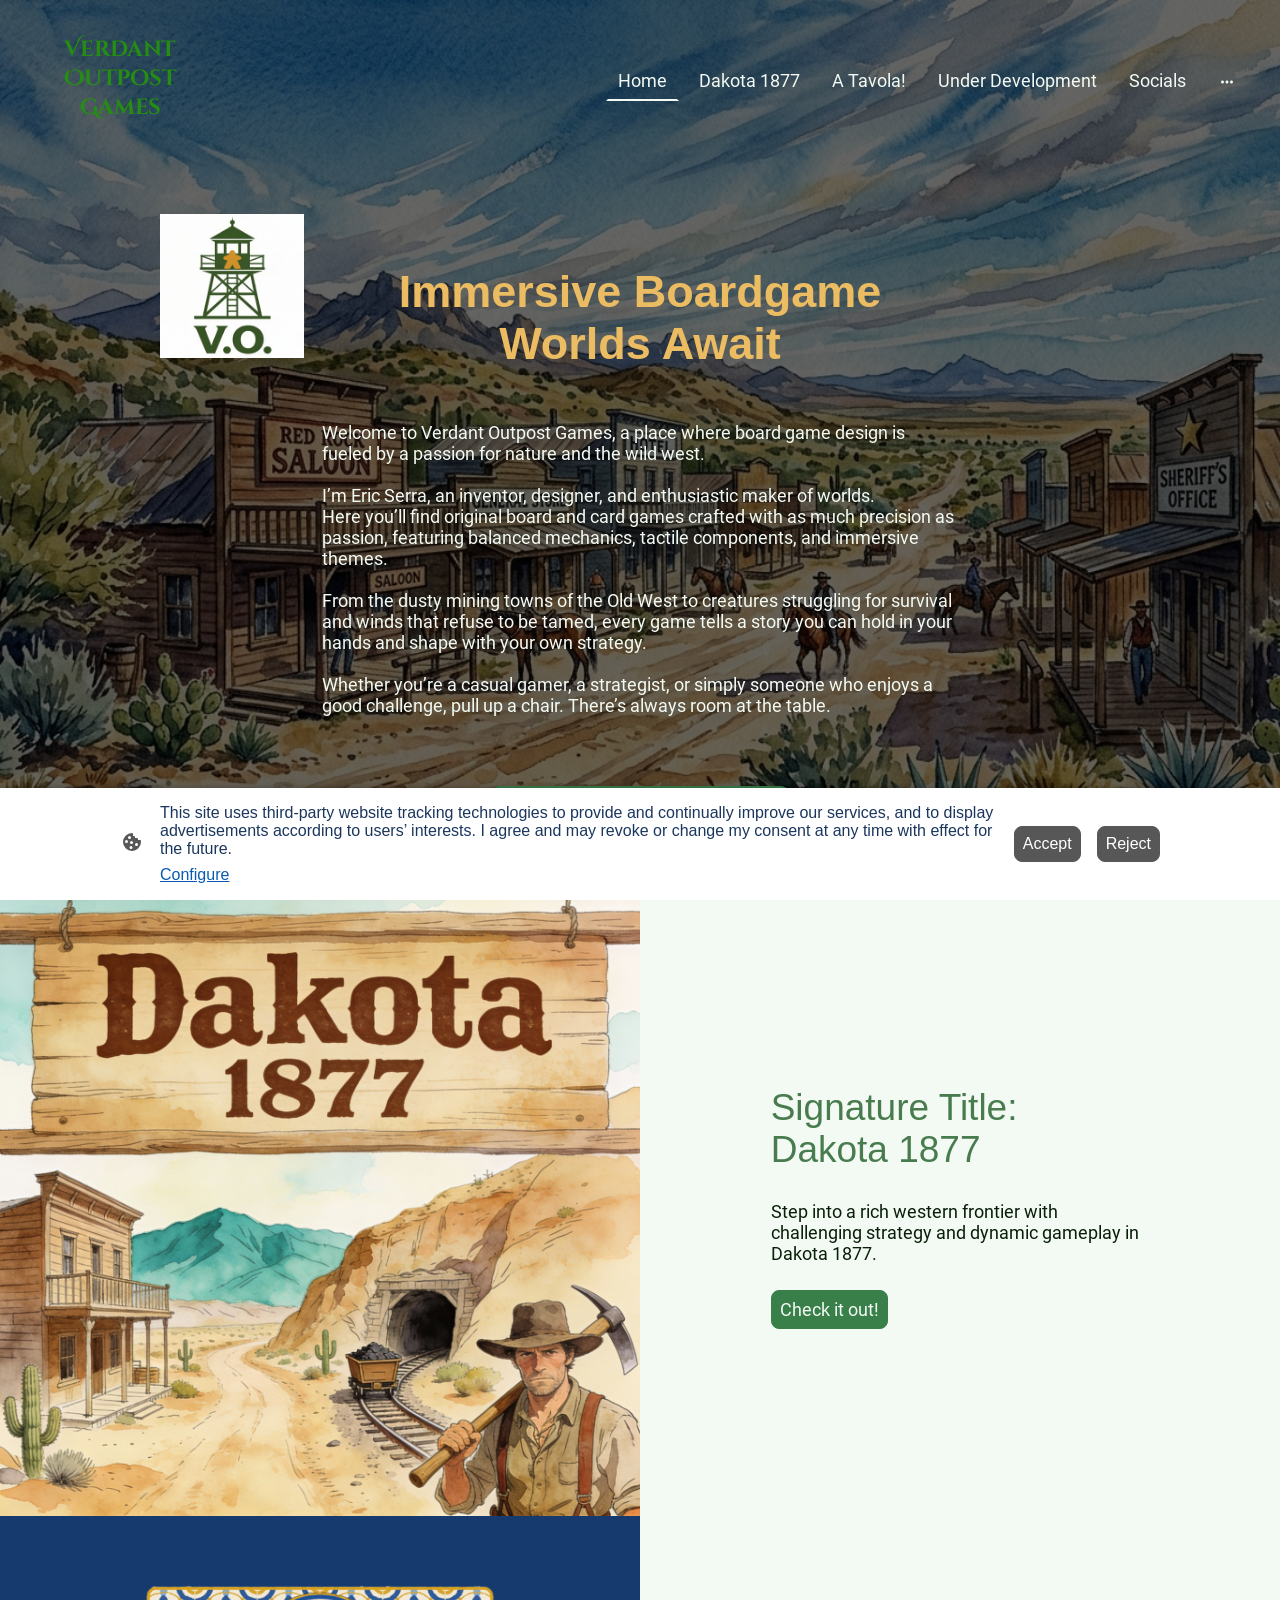
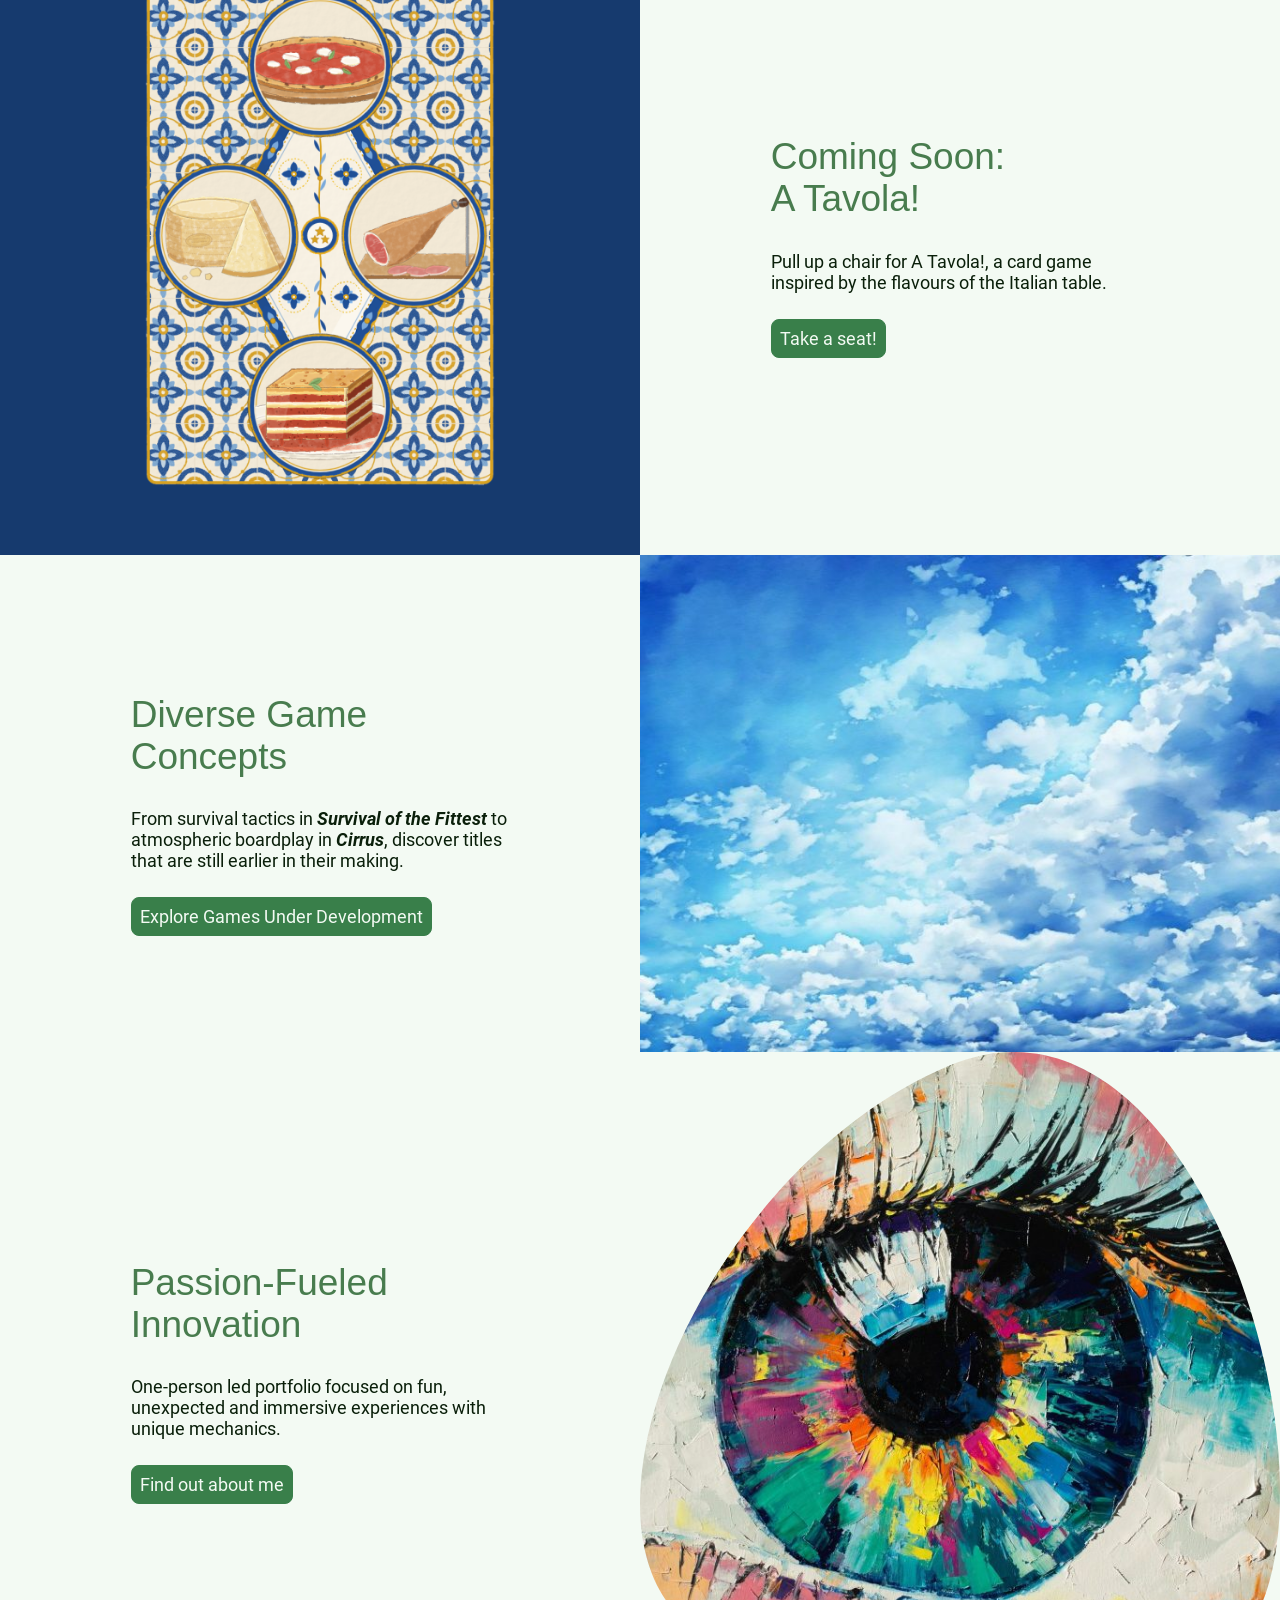
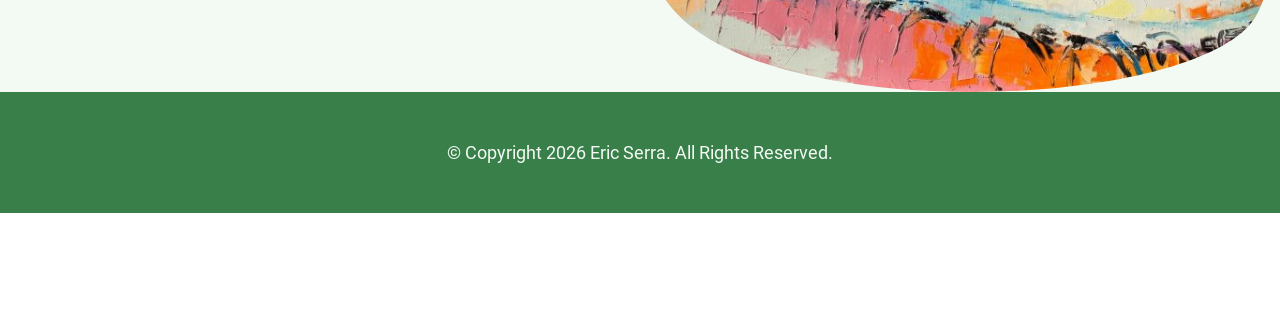
==== commit cabd6498: "Add A Tavola! section to the home page Sits directly below the Dakota 1877 section, in the same layo" ====
--- a/index.html
+++ b/index.html
@@ -58,11 +58,11 @@
 <body class="home wp-singular page-template-default page page-id-290 wp-theme-gox no-sidebar">
 	<!-- #root -->
 <div id="root">
-<link rel="preload" as="image" imagesrcset="/wp-content/uploads/go-x/u/b1674737-ef24-41eb-8ea8-cbc4cca74434/l0,t0,w808,h808/image-160x160.png 160w,/wp-content/uploads/go-x/u/b1674737-ef24-41eb-8ea8-cbc4cca74434/l0,t0,w808,h808/image-228x228.png 228w,/wp-content/uploads/go-x/u/b1674737-ef24-41eb-8ea8-cbc4cca74434/l0,t0,w808,h808/image-128x128.png 128w,/wp-content/uploads/go-x/u/b1674737-ef24-41eb-8ea8-cbc4cca74434/l0,t0,w808,h808/image-768x768.png 768w,/wp-content/uploads/go-x/u/b1674737-ef24-41eb-8ea8-cbc4cca74434/l0,t0,w808,h808/image-375x375.png 375w" imagesizes="(min-width: 1024px) 160px,(min-width: 960px) 160px,(min-width: 768px) 17vw,(min-width: 0px) 100vw"/><link rel="preload" as="image" imagesrcset="/wp-content/uploads/go-x/u/f3535116-185b-4951-96fb-47c181d89907/l0,t0,w2000,h2000/image-1366x1366.png 1366w,/wp-content/uploads/go-x/u/f3535116-185b-4951-96fb-47c181d89907/l0,t0,w2000,h2000/image-960x960.png 960w,/wp-content/uploads/go-x/u/f3535116-185b-4951-96fb-47c181d89907/l0,t0,w2000,h2000/image-683x683.png 683w,/wp-content/uploads/go-x/u/f3535116-185b-4951-96fb-47c181d89907/l0,t0,w2000,h2000/image-384x384.png 384w,/wp-content/uploads/go-x/u/f3535116-185b-4951-96fb-47c181d89907/l0,t0,w2000,h2000/image-768x768.png 768w,/wp-content/uploads/go-x/u/f3535116-185b-4951-96fb-47c181d89907/l0,t0,w2000,h2000/image-375x375.png 375w" imagesizes="(min-width: 1024px) 50vw,(min-width: 768px) 50vw,(min-width: 0px) 100vw"/><link rel="preload" as="image" imagesrcset="/wp-content/uploads/go-x/u/ed4c9520-d0aa-485f-902b-375881a47c85/l0,t0,w1022,h796/image.jpg 1022w,/wp-content/uploads/go-x/u/ed4c9520-d0aa-485f-902b-375881a47c85/l0,t0,w1022,h796/image-960x748.jpg 960w,/wp-content/uploads/go-x/u/ed4c9520-d0aa-485f-902b-375881a47c85/l0,t0,w1022,h796/image-683x532.jpg 683w,/wp-content/uploads/go-x/u/ed4c9520-d0aa-485f-902b-375881a47c85/l0,t0,w1022,h796/image-384x299.jpg 384w,/wp-content/uploads/go-x/u/ed4c9520-d0aa-485f-902b-375881a47c85/l0,t0,w1022,h796/image-768x598.jpg 768w,/wp-content/uploads/go-x/u/ed4c9520-d0aa-485f-902b-375881a47c85/l0,t0,w1022,h796/image-375x292.jpg 375w" imagesizes="(min-width: 1024px) 50vw,(min-width: 768px) 50vw,(min-width: 0px) 100vw"/><link rel="preload" as="image" imagesrcset="/wp-content/uploads/go-x/u/22cba1f9-14cd-44de-803b-f987fd9e38f4/l250,t0,w1500,h1500/image-1366x1366.jpg 1366w,/wp-content/uploads/go-x/u/22cba1f9-14cd-44de-803b-f987fd9e38f4/l250,t0,w1500,h1500/image-960x960.jpg 960w,/wp-content/uploads/go-x/u/22cba1f9-14cd-44de-803b-f987fd9e38f4/l250,t0,w1500,h1500/image-683x683.jpg 683w,/wp-content/uploads/go-x/u/22cba1f9-14cd-44de-803b-f987fd9e38f4/l250,t0,w1500,h1500/image-384x384.jpg 384w,/wp-content/uploads/go-x/u/22cba1f9-14cd-44de-803b-f987fd9e38f4/l250,t0,w1500,h1500/image-768x768.jpg 768w,/wp-content/uploads/go-x/u/22cba1f9-14cd-44de-803b-f987fd9e38f4/l250,t0,w1500,h1500/image-375x375.jpg 375w" imagesizes="(min-width: 1024px) 50vw,(min-width: 768px) 50vw,(min-width: 0px) 100vw"/><!-- wp:go-x/page {"classes":"page-root","styles":{"u002du002dpage-background-color":"#F3FAF3","u002du002dpage-color":"#0A1F0A","u002du002dtheme-fonts-pair-body-sizes-large-body-size":"18px","u002du002dtheme-fonts-pair-body-sizes-large-button-size":"18px","u002du002dtheme-fonts-pair-body-sizes-small-body-size":"14px","u002du002dtheme-fonts-pair-body-sizes-small-button-size":"14px","u002du002dtheme-fonts-pair-body-sizes-medium-body-size":"16px","u002du002dtheme-fonts-pair-body-sizes-medium-button-size":"16px","u002du002dtheme-fonts-pair-body-family":"Roboto","u002du002dtheme-fonts-pair-heading-sizes-large-h1-size":"45px","u002du002dtheme-fonts-pair-heading-sizes-large-h2-size":"37px","u002du002dtheme-fonts-pair-heading-sizes-large-h3-size":"31px","u002du002dtheme-fonts-pair-heading-sizes-large-h4-size":"26px","u002du002dtheme-fonts-pair-heading-sizes-large-h5-size":"22px","u002du002dtheme-fonts-pair-heading-sizes-large-h6-size":"18px","u002du002dtheme-fonts-pair-heading-sizes-small-h1-size":"35px","u002du002dtheme-fonts-pair-heading-sizes-small-h2-size":"29px","u002du002dtheme-fonts-pair-heading-sizes-small-h3-size":"24px","u002du002dtheme-fonts-pair-heading-sizes-small-h4-size":"20px","u002du002dtheme-fonts-pair-heading-sizes-small-h5-size":"16px","u002du002dtheme-fonts-pair-heading-sizes-small-h6-size":"14px","u002du002dtheme-fonts-pair-heading-sizes-medium-h1-size":"40px","u002du002dtheme-fonts-pair-heading-sizes-medium-h2-size":"33px","u002du002dtheme-fonts-pair-heading-sizes-medium-h3-size":"28px","u002du002dtheme-fonts-pair-heading-sizes-medium-h4-size":"23px","u002du002dtheme-fonts-pair-heading-sizes-medium-h5-size":"19px","u002du002dtheme-fonts-pair-heading-sizes-medium-h6-size":"16px","u002du002dtheme-fonts-pair-heading-family":"Arial","u002du002dtheme-fonts-sizeType":"large","u002du002dtheme-colors-palette-dark":"#0A1F0A","u002du002dtheme-colors-palette-type":"custom","u002du002dtheme-colors-palette-light":"#F3FAF3","u002du002dtheme-colors-palette-accent1":"#397F4A","u002du002dtheme-colors-palette-accent2":"#ebbc61","u002du002dtheme-colors-palette-accent3":"#63A76A","u002du002dtheme-colors-contrast":"high","u002du002dtheme-colors-variation":"1px","u002du002dtheme-colors-luminosity":"light","u002du002dtheme-colors-availablePalettes-0-dark":"#0A1F0A","u002du002dtheme-colors-availablePalettes-0-type":"custom","u002du002dtheme-colors-availablePalettes-0-light":"#F3FAF3","u002du002dtheme-colors-availablePalettes-0-accent1":"#397F4A","u002du002dtheme-colors-availablePalettes-0-accent2":"#ebbc61","u002du002dtheme-colors-availablePalettes-0-accent3":"#63A76A","u002du002dtheme-spacing-type":"medium","u002du002dtheme-spacing-unit":"8px","u002du002dtheme-spacing-units-large":"16px","u002du002dtheme-spacing-units-small":"4px","u002du002dtheme-spacing-units-medium":"8px","u002du002dtheme-geometry-set-name":"rectangle","u002du002dtheme-geometry-set-homepagePattern-footer-0-image-name":"rectangle","u002du002dtheme-geometry-set-homepagePattern-footer-0-section-name":"rectangle","u002du002dtheme-geometry-set-homepagePattern-header-0-image-name":"rectangle","u002du002dtheme-geometry-set-homepagePattern-header-0-section-name":"rectangle","u002du002dtheme-geometry-set-homepagePattern-content-0-image-name":"rectangle","u002du002dtheme-geometry-set-homepagePattern-content-0-section-name":"rectangle","u002du002dtheme-geometry-set-contentpagePattern-footer-0-image-name":"rectangle","u002du002dtheme-geometry-set-contentpagePattern-footer-0-section-name":"rectangle","u002du002dtheme-geometry-set-contentpagePattern-header-0-image-name":"rectangle","u002du002dtheme-geometry-set-contentpagePattern-header-0-section-name":"rectangle","u002du002dtheme-geometry-set-contentpagePattern-content-0-image-name":"rectangle","u002du002dtheme-geometry-set-contentpagePattern-content-0-section-name":"rectangle","u002du002dtheme-geometry-lastUpdated":"0px","u002du002dtheme-customColors-0":"#6c3602","u002du002dtheme-customColors-1":"#9eff9e","u002du002dtheme-customColors-2":"#000000","u002du002dheading-color-h1":"#487c4e","u002du002dfont-family-h1":"Arial","u002du002dfont-size-h1":"45px","u002du002dfont-weight-h1":"normal","u002du002dword-wrap-h1":"break-word","u002du002doverflow-wrap-h1":"break-word","u002du002dfont-style-h1":"normal","u002du002dtext-decoration-h1":"none","u002du002dletter-spacing-h1":"normal","u002du002dline-height-h1":"normal","u002du002dtext-transform-h1":"none","u002du002dtablet-font-downscale-h1":0.875,"u002du002dmobile-font-downscale-h1":0.875,"u002du002dheading-color-h2":"#487c4e","u002du002dfont-family-h2":"Arial","u002du002dfont-size-h2":"37px","u002du002dfont-weight-h2":"normal","u002du002dword-wrap-h2":"break-word","u002du002doverflow-wrap-h2":"break-word","u002du002dfont-style-h2":"normal","u002du002dtext-decoration-h2":"none","u002du002dletter-spacing-h2":"normal","u002du002dline-height-h2":"normal","u002du002dtext-transform-h2":"none","u002du002dtablet-font-downscale-h2":0.875,"u002du002dmobile-font-downscale-h2":0.875,"u002du002dheading-color-h3":"#487c4e","u002du002dfont-family-h3":"Arial","u002du002dfont-size-h3":"31px","u002du002dfont-weight-h3":"normal","u002du002dword-wrap-h3":"break-word","u002du002doverflow-wrap-h3":"break-word","u002du002dfont-style-h3":"normal","u002du002dtext-decoration-h3":"none","u002du002dletter-spacing-h3":"normal","u002du002dline-height-h3":"normal","u002du002dtext-transform-h3":"none","u002du002dtablet-font-downscale-h3":0.875,"u002du002dmobile-font-downscale-h3":0.875,"u002du002dheading-color-h4":"#487c4e","u002du002dfont-family-h4":"Arial","u002du002dfont-size-h4":"26px","u002du002dfont-weight-h4":"normal","u002du002dword-wrap-h4":"break-word","u002du002doverflow-wrap-h4":"break-word","u002du002dfont-style-h4":"normal","u002du002dtext-decoration-h4":"none","u002du002dletter-spacing-h4":"normal","u002du002dline-height-h4":"normal","u002du002dtext-transform-h4":"none","u002du002dtablet-font-downscale-h4":0.875,"u002du002dmobile-font-downscale-h4":0.875,"u002du002dheading-color-h5":"#0A1F0A","u002du002dfont-family-h5":"Arial","u002du002dfont-size-h5":"22px","u002du002dfont-weight-h5":"normal","u002du002dword-wrap-h5":"break-word","u002du002doverflow-wrap-h5":"break-word","u002du002dfont-style-h5":"normal","u002du002dtext-decoration-h5":"none","u002du002dletter-spacing-h5":"normal","u002du002dline-height-h5":"normal","u002du002dtext-transform-h5":"none","u002du002dtablet-font-downscale-h5":0.875,"u002du002dmobile-font-downscale-h5":0.875,"u002du002dheading-color-h6":"#0A1F0A","u002du002dfont-family-h6":"Arial","u002du002dfont-size-h6":"18px","u002du002dfont-weight-h6":"normal","u002du002dword-wrap-h6":"break-word","u002du002doverflow-wrap-h6":"break-word","u002du002dfont-style-h6":"normal","u002du002dtext-decoration-h6":"none","u002du002dletter-spacing-h6":"normal","u002du002dline-height-h6":"normal","u002du002dtext-transform-h6":"none","u002du002dtablet-font-downscale-h6":0.875,"u002du002dmobile-font-downscale-h6":0.875,"u002du002dtext-container-color":"#0A1F0A","u002du002dtext-container-anchor-color":"#487c4e","u002du002dfont-family":"Roboto","u002du002dfont-size":"18px","u002du002dfont-weight":"normal","u002du002dword-wrap":"break-word","u002du002doverflow-wrap":"break-word","u002du002dfont-style":"normal","u002du002dtext-decoration":"none","u002du002dletter-spacing":"normal","u002du002dline-height":"normal","u002du002dtext-transform":"none","u002du002dtablet-font-downscale":0.875,"u002du002dmobile-font-downscale":0.875}} --><div id="page-root" style="--page-background-color:#F3FAF3;--page-color:#0A1F0A;--theme-fonts-pair-body-sizes-large-body-size:18px;--theme-fonts-pair-body-sizes-large-button-size:18px;--theme-fonts-pair-body-sizes-small-body-size:14px;--theme-fonts-pair-body-sizes-small-button-size:14px;--theme-fonts-pair-body-sizes-medium-body-size:16px;--theme-fonts-pair-body-sizes-medium-button-size:16px;--theme-fonts-pair-body-family:Roboto;--theme-fonts-pair-heading-sizes-large-h1-size:45px;--theme-fonts-pair-heading-sizes-large-h2-size:37px;--theme-fonts-pair-heading-sizes-large-h3-size:31px;--theme-fonts-pair-heading-sizes-large-h4-size:26px;--theme-fonts-pair-heading-sizes-large-h5-size:22px;--theme-fonts-pair-heading-sizes-large-h6-size:18px;--theme-fonts-pair-heading-sizes-small-h1-size:35px;--theme-fonts-pair-heading-sizes-small-h2-size:29px;--theme-fonts-pair-heading-sizes-small-h3-size:24px;--theme-fonts-pair-heading-sizes-small-h4-size:20px;--theme-fonts-pair-heading-sizes-small-h5-size:16px;--theme-fonts-pair-heading-sizes-small-h6-size:14px;--theme-fonts-pair-heading-sizes-medium-h1-size:40px;--theme-fonts-pair-heading-sizes-medium-h2-size:33px;--theme-fonts-pair-heading-sizes-medium-h3-size:28px;--theme-fonts-pair-heading-sizes-medium-h4-size:23px;--theme-fonts-pair-heading-sizes-medium-h5-size:19px;--theme-fonts-pair-heading-sizes-medium-h6-size:16px;--theme-fonts-pair-heading-family:Arial;--theme-fonts-sizeType:large;--theme-colors-palette-dark:#0A1F0A;--theme-colors-palette-type:custom;--theme-colors-palette-light:#F3FAF3;--theme-colors-palette-accent1:#397F4A;--theme-colors-palette-accent2:#ebbc61;--theme-colors-palette-accent3:#63A76A;--theme-colors-contrast:high;--theme-colors-variation:1px;--theme-colors-luminosity:light;--theme-colors-availablePalettes-0-dark:#0A1F0A;--theme-colors-availablePalettes-0-type:custom;--theme-colors-availablePalettes-0-light:#F3FAF3;--theme-colors-availablePalettes-0-accent1:#397F4A;--theme-colors-availablePalettes-0-accent2:#ebbc61;--theme-colors-availablePalettes-0-accent3:#63A76A;--theme-spacing-type:medium;--theme-spacing-unit:8px;--theme-spacing-units-large:16px;--theme-spacing-units-small:4px;--theme-spacing-units-medium:8px;--theme-geometry-set-name:rectangle;--theme-geometry-set-homepagePattern-footer-0-image-name:rectangle;--theme-geometry-set-homepagePattern-footer-0-section-name:rectangle;--theme-geometry-set-homepagePattern-header-0-image-name:rectangle;--theme-geometry-set-homepagePattern-header-0-section-name:rectangle;--theme-geometry-set-homepagePattern-content-0-image-name:rectangle;--theme-geometry-set-homepagePattern-content-0-section-name:rectangle;--theme-geometry-set-contentpagePattern-footer-0-image-name:rectangle;--theme-geometry-set-contentpagePattern-footer-0-section-name:rectangle;--theme-geometry-set-contentpagePattern-header-0-image-name:rectangle;--theme-geometry-set-contentpagePattern-header-0-section-name:rectangle;--theme-geometry-set-contentpagePattern-content-0-image-name:rectangle;--theme-geometry-set-contentpagePattern-content-0-section-name:rectangle;--theme-geometry-lastUpdated:0px;--theme-customColors-0:#6c3602;--theme-customColors-1:#9eff9e;--theme-customColors-2:#000000;--heading-color-h1:#487c4e;--font-family-h1:Arial;--font-size-h1:45px;--font-weight-h1:normal;--word-wrap-h1:break-word;--overflow-wrap-h1:break-word;--font-style-h1:normal;--text-decoration-h1:none;--letter-spacing-h1:normal;--line-height-h1:normal;--text-transform-h1:none;--tablet-font-downscale-h1:0.875;--mobile-font-downscale-h1:0.875;--heading-color-h2:#487c4e;--font-family-h2:Arial;--font-size-h2:37px;--font-weight-h2:normal;--word-wrap-h2:break-word;--overflow-wrap-h2:break-word;--font-style-h2:normal;--text-decoration-h2:none;--letter-spacing-h2:normal;--line-height-h2:normal;--text-transform-h2:none;--tablet-font-downscale-h2:0.875;--mobile-font-downscale-h2:0.875;--heading-color-h3:#487c4e;--font-family-h3:Arial;--font-size-h3:31px;--font-weight-h3:normal;--word-wrap-h3:break-word;--overflow-wrap-h3:break-word;--font-style-h3:normal;--text-decoration-h3:none;--letter-spacing-h3:normal;--line-height-h3:normal;--text-transform-h3:none;--tablet-font-downscale-h3:0.875;--mobile-font-downscale-h3:0.875;--heading-color-h4:#487c4e;--font-family-h4:Arial;--font-size-h4:26px;--font-weight-h4:normal;--word-wrap-h4:break-word;--overflow-wrap-h4:break-word;--font-style-h4:normal;--text-decoration-h4:none;--letter-spacing-h4:normal;--line-height-h4:normal;--text-transform-h4:none;--tablet-font-downscale-h4:0.875;--mobile-font-downscale-h4:0.875;--heading-color-h5:#0A1F0A;--font-family-h5:Arial;--font-size-h5:22px;--font-weight-h5:normal;--word-wrap-h5:break-word;--overflow-wrap-h5:break-word;--font-style-h5:normal;--text-decoration-h5:none;--letter-spacing-h5:normal;--line-height-h5:normal;--text-transform-h5:none;--tablet-font-downscale-h5:0.875;--mobile-font-downscale-h5:0.875;--heading-color-h6:#0A1F0A;--font-family-h6:Arial;--font-size-h6:18px;--font-weight-h6:normal;--word-wrap-h6:break-word;--overflow-wrap-h6:break-word;--font-style-h6:normal;--text-decoration-h6:none;--letter-spacing-h6:normal;--line-height-h6:normal;--text-transform-h6:none;--tablet-font-downscale-h6:0.875;--mobile-font-downscale-h6:0.875;--text-container-color:#0A1F0A;--text-container-anchor-color:#487c4e;--font-family:Roboto;--font-size:18px;--font-weight:normal;--word-wrap:break-word;--overflow-wrap:break-word;--font-style:normal;--text-decoration:none;--letter-spacing:normal;--line-height:normal;--text-transform:none;--tablet-font-downscale:0.875;--mobile-font-downscale:0.875" class="page-root"><!-- wp:go-x/section {"section":{"id":"ef044e99-2e2e-4c7a-9b6e-9155d185d29c"},"rootClasses":"section section-root animated-element section-overlaps section-sticky section-geometry section-geometry-rectangle","rootProps":{"data-zone-type":"header"},"bgClasses":"section-inner section-edge18Inner","contentClasses":"section-content","usedGeometryAttr":"rectangle","sectionSettingsStyles":{"backgroundColor":"#0A1F0A","color":"#F3FAF3","backgroundImage":"linear-gradient(rgba(0, 0, 0, 0.6), rgba(0, 0, 0, 0.6)), url('/wp-content/uploads/go-x/u/53798fca-54f7-48b2-a604-a15d59b68792/image.png')","backgroundSize":"cover","backgroundRepeat":"no-repeat","backgroundPosition":"50% 50%","backgroundAttachment":"fixed","opacity":0},"styles":{"u002du002dheading-color-h1":"#63A76A","u002du002dfont-family-h1":"Arial","u002du002dfont-size-h1":"45px","u002du002dfont-weight-h1":"normal","u002du002dword-wrap-h1":"break-word","u002du002doverflow-wrap-h1":"break-word","u002du002dfont-style-h1":"normal","u002du002dtext-decoration-h1":"none","u002du002dletter-spacing-h1":"normal","u002du002dline-height-h1":"normal","u002du002dtext-transform-h1":"none","u002du002dtablet-font-downscale-h1":0.875,"u002du002dmobile-font-downscale-h1":0.875,"u002du002dheading-color-h2":"#63A76A","u002du002dfont-family-h2":"Arial","u002du002dfont-size-h2":"37px","u002du002dfont-weight-h2":"normal","u002du002dword-wrap-h2":"break-word","u002du002doverflow-wrap-h2":"break-word","u002du002dfont-style-h2":"normal","u002du002dtext-decoration-h2":"none","u002du002dletter-spacing-h2":"normal","u002du002dline-height-h2":"normal","u002du002dtext-transform-h2":"none","u002du002dtablet-font-downscale-h2":0.875,"u002du002dmobile-font-downscale-h2":0.875,"u002du002dheading-color-h3":"#63A76A","u002du002dfont-family-h3":"Arial","u002du002dfont-size-h3":"31px","u002du002dfont-weight-h3":"normal","u002du002dword-wrap-h3":"break-word","u002du002doverflow-wrap-h3":"break-word","u002du002dfont-style-h3":"normal","u002du002dtext-decoration-h3":"none","u002du002dletter-spacing-h3":"normal","u002du002dline-height-h3":"normal","u002du002dtext-transform-h3":"none","u002du002dtablet-font-downscale-h3":0.875,"u002du002dmobile-font-downscale-h3":0.875,"u002du002dheading-color-h4":"#63A76A","u002du002dfont-family-h4":"Arial","u002du002dfont-size-h4":"26px","u002du002dfont-weight-h4":"normal","u002du002dword-wrap-h4":"break-word","u002du002doverflow-wrap-h4":"break-word","u002du002dfont-style-h4":"normal","u002du002dtext-decoration-h4":"none","u002du002dletter-spacing-h4":"normal","u002du002dline-height-h4":"normal","u002du002dtext-transform-h4":"none","u002du002dtablet-font-downscale-h4":0.875,"u002du002dmobile-font-downscale-h4":0.875,"u002du002dheading-color-h5":"#F3FAF3","u002du002dfont-family-h5":"Arial","u002du002dfont-size-h5":"22px","u002du002dfont-weight-h5":"normal","u002du002dword-wrap-h5":"break-word","u002du002doverflow-wrap-h5":"break-word","u002du002dfont-style-h5":"normal","u002du002dtext-decoration-h5":"none","u002du002dletter-spacing-h5":"normal","u002du002dline-height-h5":"normal","u002du002dtext-transform-h5":"none","u002du002dtablet-font-downscale-h5":0.875,"u002du002dmobile-font-downscale-h5":0.875,"u002du002dheading-color-h6":"#F3FAF3","u002du002dfont-family-h6":"Arial","u002du002dfont-size-h6":"18px","u002du002dfont-weight-h6":"normal","u002du002dword-wrap-h6":"break-word","u002du002doverflow-wrap-h6":"break-word","u002du002dfont-style-h6":"normal","u002du002dtext-decoration-h6":"none","u002du002dletter-spacing-h6":"normal","u002du002dline-height-h6":"normal","u002du002dtext-transform-h6":"none","u002du002dtablet-font-downscale-h6":0.875,"u002du002dmobile-font-downscale-h6":0.875,"u002du002dtext-container-color":"#F3FAF3","u002du002dtext-container-anchor-color":"#63A76A","u002du002dfont-family":"Roboto","u002du002dfont-size":"18px","u002du002dfont-weight":"normal","u002du002dword-wrap":"break-word","u002du002doverflow-wrap":"break-word","u002du002dfont-style":"normal","u002du002dtext-decoration":"none","u002du002dletter-spacing":"normal","u002du002dline-height":"normal","u002du002dtext-transform":"none","u002du002dtablet-font-downscale":0.875,"u002du002dmobile-font-downscale":0.875,"u002du002dsection-geometry":"section-geometry-rectangle","zIndex":400,"u002du002dheader-height":"100%"}} --><header data-zone-type="header" class="section section-root animated-element section-overlaps section-sticky section-geometry section-geometry-rectangle" data-shape="rectangle" style="--heading-color-h1:#63A76A;--font-family-h1:Arial;--font-size-h1:45px;--font-weight-h1:normal;--word-wrap-h1:break-word;--overflow-wrap-h1:break-word;--font-style-h1:normal;--text-decoration-h1:none;--letter-spacing-h1:normal;--line-height-h1:normal;--text-transform-h1:none;--tablet-font-downscale-h1:0.875;--mobile-font-downscale-h1:0.875;--heading-color-h2:#63A76A;--font-family-h2:Arial;--font-size-h2:37px;--font-weight-h2:normal;--word-wrap-h2:break-word;--overflow-wrap-h2:break-word;--font-style-h2:normal;--text-decoration-h2:none;--letter-spacing-h2:normal;--line-height-h2:normal;--text-transform-h2:none;--tablet-font-downscale-h2:0.875;--mobile-font-downscale-h2:0.875;--heading-color-h3:#63A76A;--font-family-h3:Arial;--font-size-h3:31px;--font-weight-h3:normal;--word-wrap-h3:break-word;--overflow-wrap-h3:break-word;--font-style-h3:normal;--text-decoration-h3:none;--letter-spacing-h3:normal;--line-height-h3:normal;--text-transform-h3:none;--tablet-font-downscale-h3:0.875;--mobile-font-downscale-h3:0.875;--heading-color-h4:#63A76A;--font-family-h4:Arial;--font-size-h4:26px;--font-weight-h4:normal;--word-wrap-h4:break-word;--overflow-wrap-h4:break-word;--font-style-h4:normal;--text-decoration-h4:none;--letter-spacing-h4:normal;--line-height-h4:normal;--text-transform-h4:none;--tablet-font-downscale-h4:0.875;--mobile-font-downscale-h4:0.875;--heading-color-h5:#F3FAF3;--font-family-h5:Arial;--font-size-h5:22px;--font-weight-h5:normal;--word-wrap-h5:break-word;--overflow-wrap-h5:break-word;--font-style-h5:normal;--text-decoration-h5:none;--letter-spacing-h5:normal;--line-height-h5:normal;--text-transform-h5:none;--tablet-font-downscale-h5:0.875;--mobile-font-downscale-h5:0.875;--heading-color-h6:#F3FAF3;--font-family-h6:Arial;--font-size-h6:18px;--font-weight-h6:normal;--word-wrap-h6:break-word;--overflow-wrap-h6:break-word;--font-style-h6:normal;--text-decoration-h6:none;--letter-spacing-h6:normal;--line-height-h6:normal;--text-transform-h6:none;--tablet-font-downscale-h6:0.875;--mobile-font-downscale-h6:0.875;--text-container-color:#F3FAF3;--text-container-anchor-color:#63A76A;--font-family:Roboto;--font-size:18px;--font-weight:normal;--word-wrap:break-word;--overflow-wrap:break-word;--font-style:normal;--text-decoration:none;--letter-spacing:normal;--line-height:normal;--text-transform:none;--tablet-font-downscale:0.875;--mobile-font-downscale:0.875;--section-geometry:section-geometry-rectangle;z-index:400;--header-height:100%"><div style="background-color:#0A1F0A;color:#F3FAF3;background-image:linear-gradient(rgba(0, 0, 0, 0.6), rgba(0, 0, 0, 0.6)), url('wp-content/uploads/go-x/u/53798fca-54f7-48b2-a604-a15d59b68792/image.png');background-size:cover;background-repeat:no-repeat;background-position:50% 50%;background-attachment:fixed;opacity:0" class="section-inner section-edge18Inner" data-styled-section-id="ef044e99-2e2e-4c7a-9b6e-9155d185d29c"></div><div class="section-inner-width section-inner-width-large" style="--section-small-width:960px;--section-medium-width:1280px;--section-large-width:1920px"><div class="section-content"><!-- wp:go-x/row {"topLevel":true,"classes":{"root":"grid-row-root","hasRows":"grid-row-has-rows","hasColumns":"grid-row-has-columns","nonFullWidth":"grid-row-non-full-width","topLevel":"grid-row-top-level","fullWidth":"grid-row-full-width","custom":"grid-row-custom","customClassName":"grid-row-e661210a-b60e-4b3f-a02e-2e31887b0261"},"rootProps":{},"hasRows":true,"styles":{"u002du002dgrid-row-no-full-width":"960px","u002du002dgrid-row-full-width":"1920px","u002du002dgrid-row-spacing-unit":"8px","u002du002dgrid-row-top-level-padding":"16px","u002du002dgrid-row-top-level-padding-lg":"8px"}} --><div class="grid-row-root grid-row-has-rows grid-row-top-level grid-row-e661210a-b60e-4b3f-a02e-2e31887b0261" data-top-level="true" style="--grid-row-no-full-width:960px;--grid-row-full-width:1920px;--grid-row-spacing-unit:8px;--grid-row-top-level-padding:16px;--grid-row-top-level-padding-lg:8px"><!-- wp:go-x/row {"fullWidth":false,"classes":{"root":"grid-row-root","hasRows":"grid-row-has-rows","hasColumns":"grid-row-has-columns","nonFullWidth":"grid-row-non-full-width","topLevel":"grid-row-top-level","fullWidth":"grid-row-full-width","custom":"grid-row-custom","customClassName":"grid-row-109fac70-ec43-4983-b84d-96f145f53787"},"rootProps":{},"hasRows":false,"styles":{"display":"flex","flexFlow":"row","alignItems":"center","u002du002dgrid-row-no-full-width":"960px","u002du002dgrid-row-full-width":"1920px","u002du002dgrid-row-spacing-unit":"8px","u002du002dgrid-row-top-level-padding":"16px","u002du002dgrid-row-top-level-padding-lg":"8px"}} --><div class="grid-row-root grid-row-has-columns grid-row-109fac70-ec43-4983-b84d-96f145f53787" style="display:flex;flex-flow:row;align-items:center;--grid-row-no-full-width:960px;--grid-row-full-width:1920px;--grid-row-spacing-unit:8px;--grid-row-top-level-padding:16px;--grid-row-top-level-padding-lg:8px"><!-- wp:go-x/column {"classes":{"root":"grid-column-root","custom":"grid-column-custom","spacing":"grid-column-spacing","animatedElement":"animated-element","animationClass":"","customClassName":"grid-column-9713bab4-4da8-4889-9c18-44d0d62156d1"},"size":{"small":6,"medium":3,"large":2},"rootProps":{},"styles":{"flexFlow":"row","alignItems":"center","u002du002dgrid-column-spacing-unit":"8px","u002du002dgrid-column-vertical-spacing":"16px"}} --><div class="grid-column-root grid-column-small-6 grid-column-medium-3 grid-column-large-2 grid-column-9713bab4-4da8-4889-9c18-44d0d62156d1 animated-element" style="flex-flow:row;align-items:center;--grid-column-spacing-unit:8px;--grid-column-vertical-spacing:16px"><!-- wp:go-x/module-container {"classnames":"module-container-custom module-container-root","styles":{}} --><div class="module-container-custom module-container-root"><!-- wp:go-x/logo {"classes":{"imageContainer":"logo-image-container","image":"logo-image","text":"logo-text","level":"logo-text-level-5","link":"logo-link"},"payload":{"alt":"","type":"text","level":5,"origin":{"id":"logo-placeholder.png","type":"common","width":300,"height":300},"textStyle":{"horizontalAlign":"center"},"customFonts":["CinzelDecorative"],"textInnerHTML":"u003cspan class=u0022theming-basic-Green desktop-font-size-26u0022 style=u0022font-family:CinzelDecorative;u0022u003eu003cstrongu003eVerdant Outpost Gamesu003c/strongu003eu003c/spanu003e","textLogoDimension":{"width":230,"height":105}},"rootHeadingClass":"heading-root","themingContainerClass":"logo-5e765aec-e918-4b75-b4be-4928e28b4789","responsiveImageAttributes":{"src":"/wp-content/uploads/go-x/u/logo-placeholder.png/image.jpg","srcSet":"/wp-content/uploads/go-x/u/logo-placeholder.png/image.jpg 300w,/wp-content/uploads/go-x/u/logo-placeholder.png/image-228x228.jpg 228w,/wp-content/uploads/go-x/u/logo-placeholder.png/image-192x192.jpg 192w,/wp-content/uploads/go-x/u/logo-placeholder.png/image-188x188.jpg 188w","sizes":"(min-width: 1024px) 17vw,(min-width: 768px) 25vw,(min-width: 0px) 50vw"},"customStyles":{"justifyContent":"flex-start"},"Img":"img","locale":"en-GB"} --><div style="justify-content:flex-start" class="logo-text heading-root logo-5e765aec-e918-4b75-b4be-4928e28b4789"><div><a href="./" class="logo-link" aria-label="Site logo"><svg width="100%" height="100%" viewBox="0 0 230 153" style="max-height:153px"><foreignObject x="0" y="0" width="230" height="153"><span class="logo-text-level-5" style="text-align:center;margin-block-start:24px;margin-block-end:24px"><span class="theming-basic-Green desktop-font-size-26" style="font-family:CinzelDecorative;"><strong>Verdant Outpost Games</strong></span></span></foreignObject></svg></a></div></div><!-- /wp:go-x/logo --></div><!-- /wp:go-x/module-container --></div><!-- /wp:go-x/column --><!-- wp:go-x/column {"classes":{"root":"grid-column-root","custom":"grid-column-custom","spacing":"grid-column-spacing","animatedElement":"animated-element","animationClass":""},"size":{"small":6,"medium":9,"large":10},"rootProps":{},"styles":{"u002du002dgrid-column-spacing-unit":"8px","u002du002dgrid-column-vertical-spacing":"16px"}} --><div class="grid-column-root grid-column-small-6 grid-column-medium-9 grid-column-large-10 animated-element" style="--grid-column-spacing-unit:8px;--grid-column-vertical-spacing:16px"><!-- wp:go-x/module-container {"classnames":"module-container-custom module-container-root module-container-1ebc2bbe-337c-4b11-a6e8-cc84129c9b44","styles":{"display":"flex","justifyContent":"flex-end"}} --><div style="display:flex;justify-content:flex-end" class="module-container-custom module-container-root module-container-1ebc2bbe-337c-4b11-a6e8-cc84129c9b44"><!-- wp:go-x/navigation {"classes":{"root":"navigation-root","item":"navigation-item","menuToggleTrigger":"navigation-menu-toggle-trigger","mobileIcons":"navigation-mobile-icons","mobileIcon":"navigation-mobile-icon","menuIcon":"navigation-menu-icon","menuIconWrapper":"navigation-menu-icon-wrapper","closeIcon":"navigation-close-icon","list":"navigation-list","menuItemWrapper":"navigation-menu-item-wrapper","itemSubpagesWrapper":"navigation-item-subpages-wrapper","moreItemWrapper":"navigation-more-item-wrapper","collapsibleSubpages":"navigation-collapsible-subpages","collapsibleSubpagesWrapper":"navigation-collapsible-subpages-wrapper","moreItem":"navigation-more-item","moreIcon":"navigation-more-icon","moreButton":"navigation-more-button","collapsibleSubpagesButton":"navigation-collapsible-subpages-button","listMore":"navigation-list-more","bgReplacer":"navigation-bg-replacer","selected":"navigation-selected","fillFilled":"navigation-fill-filled","fillOutline":"navigation-fill-outline","fillNone":"navigation-fill-none","shapeRound":"navigation-shape-round","shapeSquare":"navigation-shape-square","shapeSmooth":"navigation-shape-smooth","labelLarge":"navigation-label-large","labelMedium":"navigation-label-medium","labelSmall":"navigation-label-small","rootFooter":"navigation-root-footer","wrapper":"navigation-wrapper","vertical":"navigation-vertical","alignLeft":"navigation-align-left","alignRight":"navigation-align-right","itemVertical":"navigation-item-vertical","rootAlignLeft":"navigation-root-align-left","rootAlignRight":"navigation-root-align-right","rootAlignCenter":"navigation-root-align-center","listMoreCenter":"navigation-list-more-center","listMoreLeft":"navigation-list-more-left"},"inFooter":false,"inSection":false,"styles":{"u002du002dfont-family":"Roboto","u002du002dfont-size":"18px","u002du002dfont-weight":"normal","u002du002dword-wrap":"break-word","u002du002doverflow-wrap":"break-word","u002du002dfont-style":"normal","u002du002dtext-decoration":"none","u002du002dletter-spacing":"normal","u002du002dline-height":"normal","u002du002dtext-transform":"none","u002du002dtablet-font-downscale":0.875,"u002du002dmobile-font-downscale":0.875,"u002du002dnavigation-background-color":"#000000","u002du002dnavigation-background-color-active":"rgba(243, 250, 243, 0.1)","u002du002dnavigation-background-color-active-second":"rgba(243, 250, 243, 0.05)","u002du002dnavigation-color":"#F3FAF3","u002du002dnavigation-spacing":"16px","u002du002dnavigation-active-color":"#F3FAF3","u002du002dnavigation-contrast-color":"#0A1F0A","u002du002dnavigation-label-size":"18px","u002du002dnavigation-mobile-anchor-spacing":"12px","u002du002dsticky-overlaps-navigation-background-color":"#63A76A","u002du002dsticky-overlaps-navigation-color":"#0A1F0A","u002du002dsticky-overlaps-navigation-background-color-active":"rgba(255, 255, 255, 0.1)","u002du002dsticky-overlaps-navigation-background-color-active-second":"rgba(255, 255, 255, 0.05)","u002du002dsticky-overlaps-navigation-active-color":"#ffffff","u002du002dsticky-overlaps-navigation-contrast-color":"#0A1F0A","u002du002dsticky-social-colors":"#ffffff","u002du002dsticky-text-container-color":"#ffffff","u002du002dsticky-bg-image":"{u0022backgroundColoru0022:u0022#63A76Au0022,u0022coloru0022:u0022#F3FAF3u0022}","u002du002dsticky-heading-color-h1":"#ffffff","u002du002dsticky-heading-color-h2":"#ffffff","u002du002dsticky-heading-color-h3":"#ffffff","u002du002dsticky-heading-color-h4":"#ffffff","u002du002dsticky-heading-color-h5":"#ffffff","u002du002dsticky-heading-color-h6":"#ffffff","u002du002dsticky-theme-active":""},"payload":{"color":{"id":"light","type":"theme","color":"#e9e5e6"},"style":{"fill":"none","shape":"round"},"labelSize":"medium","navigationType":"Default","maxDisplayedItems":5,"customNavigationPages":[{"id":"cc384a43-9b09-4bba-82d9-e0b9e618878c","slug":"","type":"page","label":"Home","locale":"en-GB","children":[],"properties":null}]},"pages":[{"id":"cc384a43-9b09-4bba-82d9-e0b9e618878c","slug":"","type":"page","label":"Home","locale":"en-GB","children":[{"id":"dc5fa02a-bd41-4fa1-8c47-53fb5e087b79","slug":"dakota-1877","type":"page","label":"Dakota 1877","locale":"en-GB","children":[],"properties":{"type":null,"hidden":null,"slugGenerated":true}},{"id":"cb12bc8d-6c08-4719-9b48-6e5293de4fb5","slug":"a-tavola","type":"page","label":"A Tavola!","locale":"en-GB","properties":{"slugGenerated":true}},{"id":"0788b5d6-4752-4c8f-b1da-01507dc28743","slug":"under-development","type":"page","label":"Under Development","locale":"en-GB","children":[],"properties":{"type":null,"hidden":null,"slugGenerated":true}},{"id":"053c23a2-5629-4106-a057-629274732a19","slug":"socials","type":"page","label":"Socials","locale":"en-GB","children":null,"properties":{"type":null,"hidden":null,"slugGenerated":true}},{"id":"24ea35c2-dc83-4758-b1d8-61dc689bf1f8","slug":"about-us","type":"page","label":"About Us","locale":"en-GB","children":[],"properties":{"type":null,"hidden":null,"slugGenerated":true}},{"id":"ecd3c9df-a66e-4aa3-a47e-26089154da83","slug":"contact-us","type":"page","label":"Contact us","locale":"en-GB","children":[],"properties":{"type":null,"hidden":null,"slugGenerated":true}}],"properties":null},{"id":"dc5fa02a-bd41-4fa1-8c47-53fb5e087b79","slug":"dakota-1877","type":"page","label":"Dakota 1877","locale":"en-GB","children":[],"properties":{"type":null,"hidden":null,"slugGenerated":true}},{"id":"cb12bc8d-6c08-4719-9b48-6e5293de4fb5","slug":"a-tavola","type":"page","label":"A Tavola!","locale":"en-GB","properties":{"slugGenerated":true}},{"id":"0788b5d6-4752-4c8f-b1da-01507dc28743","slug":"under-development","type":"page","label":"Under Development","locale":"en-GB","children":[],"properties":{"type":null,"hidden":null,"slugGenerated":true}},{"id":"053c23a2-5629-4106-a057-629274732a19","slug":"socials","type":"page","label":"Socials","locale":"en-GB","children":null,"properties":{"type":null,"hidden":null,"slugGenerated":true}},{"id":"24ea35c2-dc83-4758-b1d8-61dc689bf1f8","slug":"about-us","type":"page","label":"About Us","locale":"en-GB","children":[],"properties":{"type":null,"hidden":null,"slugGenerated":true}},{"id":"ecd3c9df-a66e-4aa3-a47e-26089154da83","slug":"contact-us","type":"page","label":"Contact us","locale":"en-GB","children":[],"properties":{"type":null,"hidden":null,"slugGenerated":true}}],"selectedPageId":"cc384a43-9b09-4bba-82d9-e0b9e618878c","locale":"en-GB"} --><nav class="navigation-root navigation" style="--font-family:Roboto;--font-size:18px;--font-weight:normal;--word-wrap:break-word;--overflow-wrap:break-word;--font-style:normal;--text-decoration:none;--letter-spacing:normal;--line-height:normal;--text-transform:none;--tablet-font-downscale:0.875;--mobile-font-downscale:0.875;--navigation-background-color:#000000;--navigation-background-color-active:rgba(243, 250, 243, 0.1);--navigation-background-color-active-second:rgba(243, 250, 243, 0.05);--navigation-color:#F3FAF3;--navigation-spacing:16px;--navigation-active-color:#F3FAF3;--navigation-contrast-color:#0A1F0A;--navigation-label-size:18px;--navigation-mobile-anchor-spacing:12px;--sticky-overlaps-navigation-background-color:#63A76A;--sticky-overlaps-navigation-color:#0A1F0A;--sticky-overlaps-navigation-background-color-active:rgba(255, 255, 255, 0.1);--sticky-overlaps-navigation-background-color-active-second:rgba(255, 255, 255, 0.05);--sticky-overlaps-navigation-active-color:#ffffff;--sticky-overlaps-navigation-contrast-color:#0A1F0A;--sticky-social-colors:#ffffff;--sticky-text-container-color:#ffffff;--sticky-bg-image:{&quot;backgroundColor&quot;:&quot;#63A76A&quot;,&quot;color&quot;:&quot;#F3FAF3&quot;};--sticky-heading-color-h1:#ffffff;--sticky-heading-color-h2:#ffffff;--sticky-heading-color-h3:#ffffff;--sticky-heading-color-h4:#ffffff;--sticky-heading-color-h5:#ffffff;--sticky-heading-color-h6:#ffffff" aria-label="Header navigation"><label for="menuToggleTrigger" aria-label="menuToggleTrigger"></label><input id="menuToggleTrigger" type="checkbox" class="navigation-menu-toggle-trigger"/><div class="navigation-mobile-icons"><svg class="navigation-mobile-icon navigation-menu-icon" xmlns="http://www.w3.org/2000/svg" viewBox="0 0 48 48"><g transform="translate(-32 -27)"><rect width="48" height="6" transform="translate(32 34)"></rect><rect width="48" height="6" transform="translate(32 48)"></rect><rect width="48" height="6" transform="translate(32 62)"></rect></g></svg><svg class="navigation-mobile-icon navigation-close-icon" xmlns="http://www.w3.org/2000/svg" viewBox="0 0 48 48"><g transform="translate(20.464 -51.66) rotate(45)"><rect width="48" height="6" transform="translate(32 48)"></rect><rect width="48" height="6" transform="translate(53 75) rotate(-90)"></rect></g></svg></div><div class="navigation-list"><div class="navigation-menu-item-wrapper"><a data-page-id="cc384a43-9b09-4bba-82d9-e0b9e618878c" data-shop-page="false" data-shop-subpage-id="false" data-testid="NavigationModule/Page-" data-link-type="page" href="./" data-navigation-anchor="true" target="_self" rel="noreferrer" class="navigation-item navigation-selected navigation-fill-none navigation-shape-round navigation-label-medium"><span>Home </span></a><div class="navigation-collapsible-subpages-wrapper"><div class="navigation-collapsible-subpages"><a data-page-id="dc5fa02a-bd41-4fa1-8c47-53fb5e087b79" data-shop-page="false" data-shop-subpage-id="false" data-testid="NavigationModule/Subpage-dakota-1877" data-link-type="page" href="dakota-1877/" data-navigation-anchor="true" target="_self" rel="noreferrer" class="navigation-item navigation-fill-none navigation-shape-round navigation-label-medium"><span>Dakota 1877 </span></a><a data-page-id="cb12bc8d-6c08-4719-9b48-6e5293de4fb5" data-shop-page="false" data-shop-subpage-id="false" data-testid="NavigationModule/Subpage-a-tavola" data-link-type="page" href="a-tavola/" data-navigation-anchor="true" target="_self" rel="noreferrer" class="navigation-item navigation-fill-none navigation-shape-round navigation-label-medium"><span>A Tavola! </span></a><a data-page-id="0788b5d6-4752-4c8f-b1da-01507dc28743" data-shop-page="false" data-shop-subpage-id="false" data-testid="NavigationModule/Subpage-under-development" data-link-type="page" href="under-development/" data-navigation-anchor="true" target="_self" rel="noreferrer" class="navigation-item navigation-fill-none navigation-shape-round navigation-label-medium"><span>Under Development </span></a><a data-page-id="053c23a2-5629-4106-a057-629274732a19" data-shop-page="false" data-shop-subpage-id="false" data-testid="NavigationModule/Subpage-socials" data-link-type="page" href="socials/" data-navigation-anchor="true" target="_self" rel="noreferrer" class="navigation-item navigation-fill-none navigation-shape-round navigation-label-medium"><span>Socials </span></a><a data-page-id="24ea35c2-dc83-4758-b1d8-61dc689bf1f8" data-shop-page="false" data-shop-subpage-id="false" data-testid="NavigationModule/Subpage-about-us" data-link-type="page" href="about-us/" data-navigation-anchor="true" target="_self" rel="noreferrer" class="navigation-item navigation-fill-none navigation-shape-round navigation-label-medium"><span>About Us </span></a><a data-page-id="ecd3c9df-a66e-4aa3-a47e-26089154da83" data-shop-page="false" data-shop-subpage-id="false" data-testid="NavigationModule/Subpage-contact-us" data-link-type="page" href="contact-us/" data-navigation-anchor="true" target="_self" rel="noreferrer" class="navigation-item navigation-fill-none navigation-shape-round navigation-label-medium"><span>Contact us </span></a></div></div></div><div class="navigation-menu-item-wrapper"><a data-page-id="dc5fa02a-bd41-4fa1-8c47-53fb5e087b79" data-shop-page="false" data-shop-subpage-id="false" data-testid="NavigationModule/Page-dakota-1877" data-link-type="page" href="dakota-1877/" data-navigation-anchor="true" target="_self" rel="noreferrer" class="navigation-item navigation-fill-none navigation-shape-round navigation-label-medium"><span>Dakota 1877 </span></a></div><div class="navigation-menu-item-wrapper"><a data-page-id="cb12bc8d-6c08-4719-9b48-6e5293de4fb5" data-shop-page="false" data-shop-subpage-id="false" data-testid="NavigationModule/Page-a-tavola" data-link-type="page" href="a-tavola/" data-navigation-anchor="true" target="_self" rel="noreferrer" class="navigation-item navigation-fill-none navigation-shape-round navigation-label-medium"><span>A Tavola! </span></a></div><div class="navigation-menu-item-wrapper"><a data-page-id="0788b5d6-4752-4c8f-b1da-01507dc28743" data-shop-page="false" data-shop-subpage-id="false" data-testid="NavigationModule/Page-under-development" data-link-type="page" href="under-development/" data-navigation-anchor="true" target="_self" rel="noreferrer" class="navigation-item navigation-fill-none navigation-shape-round navigation-label-medium"><span>Under Development </span></a></div><div class="navigation-menu-item-wrapper"><a data-page-id="053c23a2-5629-4106-a057-629274732a19" data-shop-page="false" data-shop-subpage-id="false" data-testid="NavigationModule/Page-socials" data-link-type="page" href="socials/" data-navigation-anchor="true" target="_self" rel="noreferrer" class="navigation-item navigation-fill-none navigation-shape-round navigation-label-medium"><span>Socials </span></a></div><div class="navigation-more-item-wrapper"><button class="navigation-item navigation-fill-none navigation-shape-round navigation-label-medium navigation-more-button" data-button="more-button" aria-label="Open more options"><svg xmlns="http://www.w3.org/2000/svg" class="navigation-more-icon" viewBox="0 0 24 24"><path d="M0 0h24v24H0z" fill="none"></path><path d="M6 10c-1.1 0-2 .9-2 2s.9 2 2 2 2-.9 2-2-.9-2-2-2zm12 0c-1.1 0-2 .9-2 2s.9 2 2 2 2-.9 2-2-.9-2-2-2zm-6 0c-1.1 0-2 .9-2 2s.9 2 2 2 2-.9 2-2-.9-2-2-2z"></path></svg></button><ul class="navigation-list-more" data-list="more-list"><div class="navigation-more-item"><a data-page-id="24ea35c2-dc83-4758-b1d8-61dc689bf1f8" data-shop-page="false" data-shop-subpage-id="false" data-testid="NavigationModule/MorePage-about-us" data-link-type="page" href="about-us/" data-navigation-anchor="true" target="_self" rel="noreferrer" class="navigation-item navigation-fill-none navigation-shape-round navigation-label-medium"><span>About Us </span></a></div><div class="navigation-more-item"><a data-page-id="ecd3c9df-a66e-4aa3-a47e-26089154da83" data-shop-page="false" data-shop-subpage-id="false" data-testid="NavigationModule/MorePage-contact-us" data-link-type="page" href="contact-us/" data-navigation-anchor="true" target="_self" rel="noreferrer" class="navigation-item navigation-fill-none navigation-shape-round navigation-label-medium"><span>Contact us </span></a></div></ul></div></div><div class="navigation-bg-replacer"></div><div class="navigation-wrapper"></div></nav><!-- /wp:go-x/navigation --></div><!-- /wp:go-x/module-container --></div><!-- /wp:go-x/column --></div><!-- /wp:go-x/row --><!-- wp:go-x/row {"classes":{"root":"grid-row-root","hasRows":"grid-row-has-rows","hasColumns":"grid-row-has-columns","nonFullWidth":"grid-row-non-full-width","topLevel":"grid-row-top-level","fullWidth":"grid-row-full-width","custom":"grid-row-custom","customClassName":"grid-row-84c1d4c1-fa92-4348-ae53-bc65b7aca12e"},"rootProps":{},"hasRows":false,"styles":{"u002du002dgrid-row-no-full-width":"960px","u002du002dgrid-row-full-width":"1920px","u002du002dgrid-row-spacing-unit":"8px","u002du002dgrid-row-top-level-padding":"16px","u002du002dgrid-row-top-level-padding-lg":"8px"}} --><div class="grid-row-root grid-row-has-columns grid-row-84c1d4c1-fa92-4348-ae53-bc65b7aca12e" style="--grid-row-no-full-width:960px;--grid-row-full-width:1920px;--grid-row-spacing-unit:8px;--grid-row-top-level-padding:16px;--grid-row-top-level-padding-lg:8px"><!-- wp:go-x/column {"classes":{"root":"grid-column-root","custom":"grid-column-custom","spacing":"grid-column-spacing","animatedElement":"animated-element","animationClass":"","customClassName":"grid-column-90f51359-1ef9-4500-bed1-29b49c519db4"},"size":{"small":12,"medium":12,"large":12},"rootProps":{},"styles":{"display":"flex","justifyContent":"flex-end","u002du002dgrid-column-spacing-unit":"8px","u002du002dgrid-column-vertical-spacing":"16px"}} --><div class="grid-column-root grid-column-small-12 grid-column-medium-12 grid-column-large-12 grid-column-90f51359-1ef9-4500-bed1-29b49c519db4 animated-element" style="display:flex;justify-content:flex-end;--grid-column-spacing-unit:8px;--grid-column-vertical-spacing:16px"></div><!-- /wp:go-x/column --></div><!-- /wp:go-x/row --><!-- wp:go-x/row {"fullWidth":false,"classes":{"root":"grid-row-root","hasRows":"grid-row-has-rows","hasColumns":"grid-row-has-columns","nonFullWidth":"grid-row-non-full-width","topLevel":"grid-row-top-level","fullWidth":"grid-row-full-width","custom":"grid-row-custom"},"rootProps":{},"hasRows":false,"styles":{"u002du002dgrid-row-no-full-width":"960px","u002du002dgrid-row-full-width":"1920px","u002du002dgrid-row-spacing-unit":"8px","u002du002dgrid-row-top-level-padding":"16px","u002du002dgrid-row-top-level-padding-lg":"8px"}} --><div class="grid-row-root grid-row-has-columns" style="--grid-row-no-full-width:960px;--grid-row-full-width:1920px;--grid-row-spacing-unit:8px;--grid-row-top-level-padding:16px;--grid-row-top-level-padding-lg:8px"><!-- wp:go-x/column {"classes":{"root":"grid-column-root","custom":"grid-column-custom","spacing":"grid-column-spacing","animatedElement":"animated-element","animationClass":""},"size":{"small":12,"medium":12,"large":12},"rootProps":{},"styles":{"u002du002dgrid-column-spacing-unit":"8px","u002du002dgrid-column-vertical-spacing":"16px"}} --><div class="grid-column-root grid-column-small-12 grid-column-medium-12 grid-column-large-12 animated-element" style="--grid-column-spacing-unit:8px;--grid-column-vertical-spacing:16px"></div><!-- /wp:go-x/column --></div><!-- /wp:go-x/row --></div><!-- /wp:go-x/row --></div></div></header><!-- /wp:go-x/section --><main id="main">
-<div data-zone-type="content" class="section section-root animated-element section-geometry section-geometry-rectangle" data-shape="rectangle" style="--heading-color-h1:#63A76A;--font-family-h1:Arial;--font-size-h1:45px;--font-weight-h1:normal;--word-wrap-h1:break-word;--overflow-wrap-h1:break-word;--font-style-h1:normal;--text-decoration-h1:none;--letter-spacing-h1:normal;--line-height-h1:normal;--text-transform-h1:none;--tablet-font-downscale-h1:0.875;--mobile-font-downscale-h1:0.875;--heading-color-h2:#63A76A;--font-family-h2:Arial;--font-size-h2:37px;--font-weight-h2:normal;--word-wrap-h2:break-word;--overflow-wrap-h2:break-word;--font-style-h2:normal;--text-decoration-h2:none;--letter-spacing-h2:normal;--line-height-h2:normal;--text-transform-h2:none;--tablet-font-downscale-h2:0.875;--mobile-font-downscale-h2:0.875;--heading-color-h3:#63A76A;--font-family-h3:Arial;--font-size-h3:31px;--font-weight-h3:normal;--word-wrap-h3:break-word;--overflow-wrap-h3:break-word;--font-style-h3:normal;--text-decoration-h3:none;--letter-spacing-h3:normal;--line-height-h3:normal;--text-transform-h3:none;--tablet-font-downscale-h3:0.875;--mobile-font-downscale-h3:0.875;--heading-color-h4:#63A76A;--font-family-h4:Arial;--font-size-h4:26px;--font-weight-h4:normal;--word-wrap-h4:break-word;--overflow-wrap-h4:break-word;--font-style-h4:normal;--text-decoration-h4:none;--letter-spacing-h4:normal;--line-height-h4:normal;--text-transform-h4:none;--tablet-font-downscale-h4:0.875;--mobile-font-downscale-h4:0.875;--heading-color-h5:#F3FAF3;--font-family-h5:Arial;--font-size-h5:22px;--font-weight-h5:normal;--word-wrap-h5:break-word;--overflow-wrap-h5:break-word;--font-style-h5:normal;--text-decoration-h5:none;--letter-spacing-h5:normal;--line-height-h5:normal;--text-transform-h5:none;--tablet-font-downscale-h5:0.875;--mobile-font-downscale-h5:0.875;--heading-color-h6:#F3FAF3;--font-family-h6:Arial;--font-size-h6:18px;--font-weight-h6:normal;--word-wrap-h6:break-word;--overflow-wrap-h6:break-word;--font-style-h6:normal;--text-decoration-h6:none;--letter-spacing-h6:normal;--line-height-h6:normal;--text-transform-h6:none;--tablet-font-downscale-h6:0.875;--mobile-font-downscale-h6:0.875;--text-container-color:#F3FAF3;--text-container-anchor-color:#63A76A;--font-family:Roboto;--font-size:18px;--font-weight:normal;--word-wrap:break-word;--overflow-wrap:break-word;--font-style:normal;--text-decoration:none;--letter-spacing:normal;--line-height:normal;--text-transform:none;--tablet-font-downscale:0.875;--mobile-font-downscale:0.875;--section-geometry:section-geometry-rectangle;--header-height:100%"><div style="background-color:#0A1F0A;color:#F3FAF3;background-image:linear-gradient(rgba(0, 0, 0, 0.6), rgba(0, 0, 0, 0.6)), url(&apos;wp-content/uploads/go-x/u/53798fca-54f7-48b2-a604-a15d59b68792/image.png&apos;);background-size:cover;background-repeat:no-repeat;background-position:50% 50%;background-attachment:fixed" class="section-inner section-edge18Inner" data-styled-section-id="57986f3b-3f8d-4df8-a91b-8a45de7b2c93"></div><div class="section-inner-width section-inner-width-small" style="--section-small-width:960px;--section-medium-width:1280px;--section-large-width:1920px"><div class="section-content"><div class="section-content-with-grid-custom animated-element" data-top-level="true"><div id="section-content-with-grid-57986f3b-3f8d-4df8-a91b-8a45de7b2c93" class="section-content-with-grid-grid-wrapper" style="--section-content-with-grid-content-width:960px;--section-content-with-grid-gap:12px"><div class="grid-module-container-root animated-element" style="--grid-module-container-v-alignment:flex-start;--grid-module-container-h-alignment:flex-start;--grid-module-container-text-alignment:left;--grid-module-grid-area-large:3 / 3 / 7 / 11;--grid-module-grid-area-small:1 / 1 / 2 / 2;--grid-module-z-index-large:2;--grid-module-max-height:initial;--heading-color-h1:#63A76A;--font-family-h1:Arial;--font-size-h1:45px;--font-weight-h1:normal;--word-wrap-h1:break-word;--overflow-wrap-h1:break-word;--font-style-h1:normal;--text-decoration-h1:none;--letter-spacing-h1:normal;--line-height-h1:normal;--text-transform-h1:none;--tablet-font-downscale-h1:0.875;--mobile-font-downscale-h1:0.875;--heading-color-h2:#63A76A;--font-family-h2:Arial;--font-size-h2:37px;--font-weight-h2:normal;--word-wrap-h2:break-word;--overflow-wrap-h2:break-word;--font-style-h2:normal;--text-decoration-h2:none;--letter-spacing-h2:normal;--line-height-h2:normal;--text-transform-h2:none;--tablet-font-downscale-h2:0.875;--mobile-font-downscale-h2:0.875;--heading-color-h3:#63A76A;--font-family-h3:Arial;--font-size-h3:31px;--font-weight-h3:normal;--word-wrap-h3:break-word;--overflow-wrap-h3:break-word;--font-style-h3:normal;--text-decoration-h3:none;--letter-spacing-h3:normal;--line-height-h3:normal;--text-transform-h3:none;--tablet-font-downscale-h3:0.875;--mobile-font-downscale-h3:0.875;--heading-color-h4:#63A76A;--font-family-h4:Arial;--font-size-h4:26px;--font-weight-h4:normal;--word-wrap-h4:break-word;--overflow-wrap-h4:break-word;--font-style-h4:normal;--text-decoration-h4:none;--letter-spacing-h4:normal;--line-height-h4:normal;--text-transform-h4:none;--tablet-font-downscale-h4:0.875;--mobile-font-downscale-h4:0.875;--heading-color-h5:#F3FAF3;--font-family-h5:Arial;--font-size-h5:22px;--font-weight-h5:normal;--word-wrap-h5:break-word;--overflow-wrap-h5:break-word;--font-style-h5:normal;--text-decoration-h5:none;--letter-spacing-h5:normal;--line-height-h5:normal;--text-transform-h5:none;--tablet-font-downscale-h5:0.875;--mobile-font-downscale-h5:0.875;--heading-color-h6:#F3FAF3;--font-family-h6:Arial;--font-size-h6:18px;--font-weight-h6:normal;--word-wrap-h6:break-word;--overflow-wrap-h6:break-word;--font-style-h6:normal;--text-decoration-h6:none;--letter-spacing-h6:normal;--line-height-h6:normal;--text-transform-h6:none;--tablet-font-downscale-h6:0.875;--mobile-font-downscale-h6:0.875"><div style="hyphens:auto;width:100%" class="heading-module-ee4b6be6-a0b3-4455-84b8-12755f2773b1 heading-root"><div><h1 style="text-align:center"><span class="theming-theme-accent2"><strong>Immersive Boardgame Worlds Await</strong></span></h1></div></div></div><div class="grid-module-container-root animated-element" style="--grid-module-container-v-alignment:flex-start;--grid-module-container-h-alignment:flex-start;--grid-module-container-text-alignment:left;--grid-module-grid-area-large:6 / 3 / 13 / 11;--grid-module-grid-area-small:2 / 1 / 3 / 2;--grid-module-z-index-large:0;--grid-module-max-height:initial"><div class="text-root text-ab74dd1c-c313-4c8d-94c0-08f2ae74dca6" style="--text-container-color:#F3FAF3;--text-container-anchor-color:#63A76A;--font-family:Roboto;--font-size:18px;--font-weight:normal;--word-wrap:break-word;--overflow-wrap:break-word;--font-style:normal;--text-decoration:none;--letter-spacing:normal;--line-height:normal;--text-transform:none;--tablet-font-downscale:0.875;--mobile-font-downscale:0.875;hyphens:auto;width:100%"><div><p>Welcome to Verdant Outpost Games, a place where board game design is fueled by a passion for nature and the wild west.</p><p><br>I’m Eric Serra, an inventor, designer, and enthusiastic maker of worlds.&nbsp;<br>Here you’ll find original board and card games crafted with as much precision as passion, featuring balanced mechanics, tactile components, and immersive themes.<br><br>From the dusty mining towns of the Old West to creatures struggling for survival and winds that refuse to be tamed, every game tells a story you can hold in your hands and shape with your own strategy.<br><br>Whether you’re a casual gamer, a strategist, or simply someone who enjoys a good challenge, pull up a chair. There’s always room at the table.</p></div></div></div><div class="grid-module-container-root animated-element grid-module-container-no-margins" style="--grid-module-container-v-alignment:flex-start;--grid-module-container-h-alignment:center;--grid-module-container-text-alignment:center;--grid-module-grid-area-large:13 / 4 / 14 / 10;--grid-module-grid-area-small:3 / 1 / 4 / 2;--grid-module-z-index-large:1;--grid-module-max-height:40px"><div style="--font-family-button:Roboto;--font-size-button:18px;--font-weight-button:normal;--word-wrap-button:break-word;--overflow-wrap-button:break-word;--font-style-button:normal;--text-decoration-button:none;--letter-spacing-button:normal;--line-height-button:normal;--text-transform-button:none;--tablet-font-downscale-button:0.875;--mobile-font-downscale-button:0.875;--button-background-color:#397F4A;--button-color-primary:#f3faf3;--button-color-link:#397F4A;--button-color-ghost:#397F4A;text-align:center"><a href="under-development/" class="button-primary-button button-button" target="_self">Explore Games under development</a></div></div><div class="grid-module-container-root animated-element" style="--grid-module-container-v-alignment:flex-start;--grid-module-container-h-alignment:flex-start;--grid-module-container-text-alignment:left;--grid-module-grid-area-large:2 / 1 / 5 / 3;--grid-module-grid-area-small:4 / 1 / 5 / 2;--grid-module-z-index-large:3;--grid-module-max-height:144px"><img decoding="async" src="wp-content/uploads/go-x/u/b1674737-ef24-41eb-8ea8-cbc4cca74434/l0,t0,w808,h808/image-768x768.png" srcset="wp-content/uploads/go-x/u/b1674737-ef24-41eb-8ea8-cbc4cca74434/l0,t0,w808,h808/image-160x160.png 160w,wp-content/uploads/go-x/u/b1674737-ef24-41eb-8ea8-cbc4cca74434/l0,t0,w808,h808/image-228x228.png 228w,wp-content/uploads/go-x/u/b1674737-ef24-41eb-8ea8-cbc4cca74434/l0,t0,w808,h808/image-128x128.png 128w,wp-content/uploads/go-x/u/b1674737-ef24-41eb-8ea8-cbc4cca74434/l0,t0,w808,h808/image-768x768.png 768w,wp-content/uploads/go-x/u/b1674737-ef24-41eb-8ea8-cbc4cca74434/l0,t0,w808,h808/image-375x375.png 375w" sizes="(min-width: 1024px) 160px,(min-width: 960px) 160px,(min-width: 768px) 17vw,(min-width: 0px) 100vw" style="max-width:100%;--image-img-grid-v-align:top" class="image-img-grid image-geometry-rectangle-1 no-aspect-ratio" data-shape="rectangle" /></div></div></div></div></div></div><div data-zone-type="content" class="section section-root animated-element section-geometry section-geometry-rectangle" data-shape="rectangle" style="--heading-color-h1:#487c4e;--font-family-h1:Arial;--font-size-h1:45px;--font-weight-h1:normal;--word-wrap-h1:break-word;--overflow-wrap-h1:break-word;--font-style-h1:normal;--text-decoration-h1:none;--letter-spacing-h1:normal;--line-height-h1:normal;--text-transform-h1:none;--tablet-font-downscale-h1:0.875;--mobile-font-downscale-h1:0.875;--heading-color-h2:#487c4e;--font-family-h2:Arial;--font-size-h2:37px;--font-weight-h2:normal;--word-wrap-h2:break-word;--overflow-wrap-h2:break-word;--font-style-h2:normal;--text-decoration-h2:none;--letter-spacing-h2:normal;--line-height-h2:normal;--text-transform-h2:none;--tablet-font-downscale-h2:0.875;--mobile-font-downscale-h2:0.875;--heading-color-h3:#487c4e;--font-family-h3:Arial;--font-size-h3:31px;--font-weight-h3:normal;--word-wrap-h3:break-word;--overflow-wrap-h3:break-word;--font-style-h3:normal;--text-decoration-h3:none;--letter-spacing-h3:normal;--line-height-h3:normal;--text-transform-h3:none;--tablet-font-downscale-h3:0.875;--mobile-font-downscale-h3:0.875;--heading-color-h4:#487c4e;--font-family-h4:Arial;--font-size-h4:26px;--font-weight-h4:normal;--word-wrap-h4:break-word;--overflow-wrap-h4:break-word;--font-style-h4:normal;--text-decoration-h4:none;--letter-spacing-h4:normal;--line-height-h4:normal;--text-transform-h4:none;--tablet-font-downscale-h4:0.875;--mobile-font-downscale-h4:0.875;--heading-color-h5:#0A1F0A;--font-family-h5:Arial;--font-size-h5:22px;--font-weight-h5:normal;--word-wrap-h5:break-word;--overflow-wrap-h5:break-word;--font-style-h5:normal;--text-decoration-h5:none;--letter-spacing-h5:normal;--line-height-h5:normal;--text-transform-h5:none;--tablet-font-downscale-h5:0.875;--mobile-font-downscale-h5:0.875;--heading-color-h6:#0A1F0A;--font-family-h6:Arial;--font-size-h6:18px;--font-weight-h6:normal;--word-wrap-h6:break-word;--overflow-wrap-h6:break-word;--font-style-h6:normal;--text-decoration-h6:none;--letter-spacing-h6:normal;--line-height-h6:normal;--text-transform-h6:none;--tablet-font-downscale-h6:0.875;--mobile-font-downscale-h6:0.875;--text-container-color:#0A1F0A;--text-container-anchor-color:#487c4e;--font-family:Roboto;--font-size:18px;--font-weight:normal;--word-wrap:break-word;--overflow-wrap:break-word;--font-style:normal;--text-decoration:none;--letter-spacing:normal;--line-height:normal;--text-transform:none;--tablet-font-downscale:0.875;--mobile-font-downscale:0.875;--section-geometry:section-geometry-rectangle;--header-height:100%"><div class="section-inner section-edge18Inner" data-styled-section-id="21e6c00f-98cc-4ef4-b8cc-cf9f9de5ddf8"></div><div class="section-inner-width section-inner-width-large" style="--section-small-width:960px;--section-medium-width:1280px;--section-large-width:1920px"><div class="section-content"><div class="grid-row-root grid-row-has-rows grid-row-top-level grid-row-eee259a4-abfa-4665-8e8c-09412de6b9ca" data-top-level="true" style="padding-left:0px;padding-right:0px;--grid-row-no-full-width:960px;--grid-row-full-width:1920px;--grid-row-spacing-unit:8px;--grid-row-top-level-padding:16px;--grid-row-top-level-padding-lg:8px"><div class="grid-row-root grid-row-has-columns grid-row-b396a159-bcb0-4dc1-b4d2-104f05ce405b" style="align-items:center;--grid-row-no-full-width:960px;--grid-row-full-width:1920px;--grid-row-spacing-unit:8px;--grid-row-top-level-padding:16px;--grid-row-top-level-padding-lg:8px"><div class="grid-column-root grid-column-small-12 grid-column-medium-6 grid-column-large-6 grid-column-9ef7b7d4-c1f3-40f6-9da6-4a673c744093 animated-element" style="padding:0;--grid-column-spacing-unit:8px;--grid-column-vertical-spacing:16px"><div class="module-container-custom module-container-root"><div class="image-container"><div style="padding-bottom:100%;width:100%;--image-img-grid-v-align:top" class="image-wrapper"><img decoding="async" src="wp-content/uploads/go-x/u/f3535116-185b-4951-96fb-47c181d89907/l0,t0,w2000,h2000/image-1366x1366.png" srcset="wp-content/uploads/go-x/u/f3535116-185b-4951-96fb-47c181d89907/l0,t0,w2000,h2000/image-1366x1366.png 1366w,wp-content/uploads/go-x/u/f3535116-185b-4951-96fb-47c181d89907/l0,t0,w2000,h2000/image-960x960.png 960w,wp-content/uploads/go-x/u/f3535116-185b-4951-96fb-47c181d89907/l0,t0,w2000,h2000/image-683x683.png 683w,wp-content/uploads/go-x/u/f3535116-185b-4951-96fb-47c181d89907/l0,t0,w2000,h2000/image-384x384.png 384w,wp-content/uploads/go-x/u/f3535116-185b-4951-96fb-47c181d89907/l0,t0,w2000,h2000/image-768x768.png 768w,wp-content/uploads/go-x/u/f3535116-185b-4951-96fb-47c181d89907/l0,t0,w2000,h2000/image-375x375.png 375w" sizes="(min-width: 1024px) 50vw,(min-width: 768px) 50vw,(min-width: 0px) 100vw" class="image-img image-geometry-rectangle-1 no-aspect-ratio" data-shape="rectangle" /></div></div></div></div><div class="grid-column-root grid-column-small-12 grid-column-medium-6 grid-column-large-6 grid-column-7108dd10-6ca3-4467-b37a-34e3cf193cc5 animated-element" style="padding:0;--grid-column-spacing-unit:8px;--grid-column-vertical-spacing:16px"><div class="grid-row-root grid-row-has-columns" style="--grid-row-no-full-width:960px;--grid-row-full-width:1920px;--grid-row-spacing-unit:8px;--grid-row-top-level-padding:16px;--grid-row-top-level-padding-lg:8px"><div class="grid-column-root grid-column-small-12 grid-column-medium-12 grid-column-large-2 animated-element" style="--grid-column-spacing-unit:8px;--grid-column-vertical-spacing:16px"></div><div class="grid-column-root grid-column-small-12 grid-column-medium-12 grid-column-large-8 grid-column-9adaab00-bc66-4cd0-aedb-f48c8763fcf3 animated-element" style="padding:var(--grid-column-vertical-spacing) calc(var(--grid-column-spacing-unit) + var(--grid-row-top-level-padding));--grid-column-spacing-unit:8px;--grid-column-vertical-spacing:16px"><div class="module-container-custom module-container-root"><div style="hyphens:auto" class="heading-module-cc91f99d-3873-4438-a35e-95e534b01dc2 heading-root"><div><h2>Signature Title:&nbsp;<br>Dakota 1877</h2></div></div></div><div class="module-container-custom module-container-root"><div class="text-root text-d8cb6342-2fd3-44ed-9394-239e6d6287be" style="--text-container-color:#0A1F0A;--text-container-anchor-color:#487c4e;--font-family:Roboto;--font-size:18px;--font-weight:normal;--word-wrap:break-word;--overflow-wrap:break-word;--font-style:normal;--text-decoration:none;--letter-spacing:normal;--line-height:normal;--text-transform:none;--tablet-font-downscale:0.875;--mobile-font-downscale:0.875;hyphens:auto"><div><p>Step into a rich western frontier with challenging strategy and dynamic gameplay in Dakota 1877.</p></div></div></div><div class="module-container-custom module-container-root"><div style="--font-family-button:Roboto;--font-size-button:18px;--font-weight-button:normal;--word-wrap-button:break-word;--overflow-wrap-button:break-word;--font-style-button:normal;--text-decoration-button:none;--letter-spacing-button:normal;--line-height-button:normal;--text-transform-button:none;--tablet-font-downscale-button:0.875;--mobile-font-downscale-button:0.875;--button-background-color:#397F4A;--button-color-primary:#f3faf3;--button-color-link:#397F4A;--button-color-ghost:#397F4A;text-align:left"><a href="dakota-1877/" class="button-primary-button button-button" target="_self">Check it out!</a></div></div></div><div class="grid-column-root grid-column-small-12 grid-column-medium-12 grid-column-large-2 animated-element" style="--grid-column-spacing-unit:8px;--grid-column-vertical-spacing:16px"></div></div></div></div></div></div></div></div><div data-zone-type="content" class="section section-root animated-element section-geometry section-geometry-rectangle" data-shape="rectangle" style="--heading-color-h1:#487c4e;--font-family-h1:Arial;--font-size-h1:45px;--font-weight-h1:normal;--word-wrap-h1:break-word;--overflow-wrap-h1:break-word;--font-style-h1:normal;--text-decoration-h1:none;--letter-spacing-h1:normal;--line-height-h1:normal;--text-transform-h1:none;--tablet-font-downscale-h1:0.875;--mobile-font-downscale-h1:0.875;--heading-color-h2:#487c4e;--font-family-h2:Arial;--font-size-h2:37px;--font-weight-h2:normal;--word-wrap-h2:break-word;--overflow-wrap-h2:break-word;--font-style-h2:normal;--text-decoration-h2:none;--letter-spacing-h2:normal;--line-height-h2:normal;--text-transform-h2:none;--tablet-font-downscale-h2:0.875;--mobile-font-downscale-h2:0.875;--heading-color-h3:#487c4e;--font-family-h3:Arial;--font-size-h3:31px;--font-weight-h3:normal;--word-wrap-h3:break-word;--overflow-wrap-h3:break-word;--font-style-h3:normal;--text-decoration-h3:none;--letter-spacing-h3:normal;--line-height-h3:normal;--text-transform-h3:none;--tablet-font-downscale-h3:0.875;--mobile-font-downscale-h3:0.875;--heading-color-h4:#487c4e;--font-family-h4:Arial;--font-size-h4:26px;--font-weight-h4:normal;--word-wrap-h4:break-word;--overflow-wrap-h4:break-word;--font-style-h4:normal;--text-decoration-h4:none;--letter-spacing-h4:normal;--line-height-h4:normal;--text-transform-h4:none;--tablet-font-downscale-h4:0.875;--mobile-font-downscale-h4:0.875;--heading-color-h5:#0A1F0A;--font-family-h5:Arial;--font-size-h5:22px;--font-weight-h5:normal;--word-wrap-h5:break-word;--overflow-wrap-h5:break-word;--font-style-h5:normal;--text-decoration-h5:none;--letter-spacing-h5:normal;--line-height-h5:normal;--text-transform-h5:none;--tablet-font-downscale-h5:0.875;--mobile-font-downscale-h5:0.875;--heading-color-h6:#0A1F0A;--font-family-h6:Arial;--font-size-h6:18px;--font-weight-h6:normal;--word-wrap-h6:break-word;--overflow-wrap-h6:break-word;--font-style-h6:normal;--text-decoration-h6:none;--letter-spacing-h6:normal;--line-height-h6:normal;--text-transform-h6:none;--tablet-font-downscale-h6:0.875;--mobile-font-downscale-h6:0.875;--text-container-color:#0A1F0A;--text-container-anchor-color:#487c4e;--font-family:Roboto;--font-size:18px;--font-weight:normal;--word-wrap:break-word;--overflow-wrap:break-word;--font-style:normal;--text-decoration:none;--letter-spacing:normal;--line-height:normal;--text-transform:none;--tablet-font-downscale:0.875;--mobile-font-downscale:0.875;--section-geometry:section-geometry-rectangle;--header-height:100%"><div class="section-inner section-edge18Inner" data-styled-section-id="2472da9a-40c7-419b-add8-f5a5fbf92df9"></div><div class="section-inner-width section-inner-width-large" style="--section-small-width:960px;--section-medium-width:1280px;--section-large-width:1920px"><div class="section-content"><div class="grid-row-root grid-row-has-rows grid-row-top-level grid-row-40dd7143-a0c4-4ba0-85a1-ba68f952365a" data-top-level="true" style="padding-left:0px;padding-right:0px;--grid-row-no-full-width:960px;--grid-row-full-width:1920px;--grid-row-spacing-unit:8px;--grid-row-top-level-padding:16px;--grid-row-top-level-padding-lg:8px"><div class="grid-row-root grid-row-has-columns grid-row-9ac079f4-237d-4575-9bab-8daadfbfb988" style="align-items:center;--grid-row-no-full-width:960px;--grid-row-full-width:1920px;--grid-row-spacing-unit:8px;--grid-row-top-level-padding:16px;--grid-row-top-level-padding-lg:8px"><div class="grid-column-root grid-column-small-12 grid-column-medium-6 grid-column-large-6 grid-column-0b34384e-c757-4910-b432-e70a816d245e animated-element" style="padding:0;--grid-column-spacing-unit:8px;--grid-column-vertical-spacing:16px"><div class="grid-row-root grid-row-has-columns" style="--grid-row-no-full-width:960px;--grid-row-full-width:1920px;--grid-row-spacing-unit:8px;--grid-row-top-level-padding:16px;--grid-row-top-level-padding-lg:8px"><div class="grid-column-root grid-column-small-12 grid-column-medium-12 grid-column-large-2 animated-element" style="--grid-column-spacing-unit:8px;--grid-column-vertical-spacing:16px"></div><div class="grid-column-root grid-column-small-12 grid-column-medium-12 grid-column-large-8 grid-column-6015cc4b-e434-4c38-b32f-5f7e984b0dfa animated-element" style="padding:var(--grid-column-vertical-spacing) calc(var(--grid-column-spacing-unit) + var(--grid-row-top-level-padding));--grid-column-spacing-unit:8px;--grid-column-vertical-spacing:16px"><div class="module-container-custom module-container-root"><div style="hyphens:auto" class="heading-module-f16e783f-5782-4d3e-8560-64511a7ce49b heading-root"><div><h2>Diverse Game Concepts</h2></div></div></div><div class="module-container-custom module-container-root"><div class="text-root text-17a3fc28-baa0-4d96-aa55-4004aecb5c8f" style="--text-container-color:#0A1F0A;--text-container-anchor-color:#487c4e;--font-family:Roboto;--font-size:18px;--font-weight:normal;--word-wrap:break-word;--overflow-wrap:break-word;--font-style:normal;--text-decoration:none;--letter-spacing:normal;--line-height:normal;--text-transform:none;--tablet-font-downscale:0.875;--mobile-font-downscale:0.875;hyphens:auto"><div><p>From survival tactics in <i><strong>Survival of the Fittest</strong></i><strong> </strong>to atmospheric boardplay in <i><strong>Cirrus</strong></i>, discover titles that are still earlier in their making.</p></div></div></div><div class="module-container-custom module-container-root"><div style="--font-family-button:Roboto;--font-size-button:18px;--font-weight-button:normal;--word-wrap-button:break-word;--overflow-wrap-button:break-word;--font-style-button:normal;--text-decoration-button:none;--letter-spacing-button:normal;--line-height-button:normal;--text-transform-button:none;--tablet-font-downscale-button:0.875;--mobile-font-downscale-button:0.875;--button-background-color:#397F4A;--button-color-primary:#f3faf3;--button-color-link:#397F4A;--button-color-ghost:#397F4A;text-align:left"><a href="under-development/" class="button-primary-button button-button" target="_self">Explore Games Under Development</a></div></div></div><div class="grid-column-root grid-column-small-12 grid-column-medium-12 grid-column-large-2 animated-element" style="--grid-column-spacing-unit:8px;--grid-column-vertical-spacing:16px"></div></div></div><div class="grid-column-root grid-column-small-12 grid-column-medium-6 grid-column-large-6 grid-column-3cd7b7e4-576f-4963-ae4c-646d5a0fe61e animated-element" style="padding:0;--grid-column-spacing-unit:8px;--grid-column-vertical-spacing:16px"><div class="module-container-custom module-container-root"><div class="image-container"><div style="padding-bottom:77.81036168132943%;width:100%;--image-img-grid-v-align:top" class="image-wrapper"><img decoding="async" src="wp-content/uploads/go-x/u/ed4c9520-d0aa-485f-902b-375881a47c85/l0,t0,w1022,h796/image.jpg" srcset="wp-content/uploads/go-x/u/ed4c9520-d0aa-485f-902b-375881a47c85/l0,t0,w1022,h796/image.jpg 1022w,wp-content/uploads/go-x/u/ed4c9520-d0aa-485f-902b-375881a47c85/l0,t0,w1022,h796/image-960x748.jpg 960w,wp-content/uploads/go-x/u/ed4c9520-d0aa-485f-902b-375881a47c85/l0,t0,w1022,h796/image-683x532.jpg 683w,wp-content/uploads/go-x/u/ed4c9520-d0aa-485f-902b-375881a47c85/l0,t0,w1022,h796/image-384x299.jpg 384w,wp-content/uploads/go-x/u/ed4c9520-d0aa-485f-902b-375881a47c85/l0,t0,w1022,h796/image-768x598.jpg 768w,wp-content/uploads/go-x/u/ed4c9520-d0aa-485f-902b-375881a47c85/l0,t0,w1022,h796/image-375x292.jpg 375w" sizes="(min-width: 1024px) 50vw,(min-width: 768px) 50vw,(min-width: 0px) 100vw" class="image-img image-geometry-rectangle-1 no-aspect-ratio" data-shape="rectangle" /></div></div></div></div></div></div></div></div></div><div data-zone-type="content" class="section section-root animated-element section-geometry section-geometry-rectangle" data-shape="rectangle" style="--heading-color-h1:#487c4e;--font-family-h1:Arial;--font-size-h1:45px;--font-weight-h1:normal;--word-wrap-h1:break-word;--overflow-wrap-h1:break-word;--font-style-h1:normal;--text-decoration-h1:none;--letter-spacing-h1:normal;--line-height-h1:normal;--text-transform-h1:none;--tablet-font-downscale-h1:0.875;--mobile-font-downscale-h1:0.875;--heading-color-h2:#487c4e;--font-family-h2:Arial;--font-size-h2:37px;--font-weight-h2:normal;--word-wrap-h2:break-word;--overflow-wrap-h2:break-word;--font-style-h2:normal;--text-decoration-h2:none;--letter-spacing-h2:normal;--line-height-h2:normal;--text-transform-h2:none;--tablet-font-downscale-h2:0.875;--mobile-font-downscale-h2:0.875;--heading-color-h3:#487c4e;--font-family-h3:Arial;--font-size-h3:31px;--font-weight-h3:normal;--word-wrap-h3:break-word;--overflow-wrap-h3:break-word;--font-style-h3:normal;--text-decoration-h3:none;--letter-spacing-h3:normal;--line-height-h3:normal;--text-transform-h3:none;--tablet-font-downscale-h3:0.875;--mobile-font-downscale-h3:0.875;--heading-color-h4:#487c4e;--font-family-h4:Arial;--font-size-h4:26px;--font-weight-h4:normal;--word-wrap-h4:break-word;--overflow-wrap-h4:break-word;--font-style-h4:normal;--text-decoration-h4:none;--letter-spacing-h4:normal;--line-height-h4:normal;--text-transform-h4:none;--tablet-font-downscale-h4:0.875;--mobile-font-downscale-h4:0.875;--heading-color-h5:#0A1F0A;--font-family-h5:Arial;--font-size-h5:22px;--font-weight-h5:normal;--word-wrap-h5:break-word;--overflow-wrap-h5:break-word;--font-style-h5:normal;--text-decoration-h5:none;--letter-spacing-h5:normal;--line-height-h5:normal;--text-transform-h5:none;--tablet-font-downscale-h5:0.875;--mobile-font-downscale-h5:0.875;--heading-color-h6:#0A1F0A;--font-family-h6:Arial;--font-size-h6:18px;--font-weight-h6:normal;--word-wrap-h6:break-word;--overflow-wrap-h6:break-word;--font-style-h6:normal;--text-decoration-h6:none;--letter-spacing-h6:normal;--line-height-h6:normal;--text-transform-h6:none;--tablet-font-downscale-h6:0.875;--mobile-font-downscale-h6:0.875;--text-container-color:#0A1F0A;--text-container-anchor-color:#487c4e;--font-family:Roboto;--font-size:18px;--font-weight:normal;--word-wrap:break-word;--overflow-wrap:break-word;--font-style:normal;--text-decoration:none;--letter-spacing:normal;--line-height:normal;--text-transform:none;--tablet-font-downscale:0.875;--mobile-font-downscale:0.875;--section-geometry:section-geometry-rectangle;--header-height:100%"><div class="section-inner section-edge18Inner" data-styled-section-id="9cdfa0ad-966f-44c2-b6ec-1d6ddfa5f600"></div><div class="section-inner-width section-inner-width-large" style="--section-small-width:960px;--section-medium-width:1280px;--section-large-width:1920px"><div class="section-content"><div class="grid-row-root grid-row-has-rows grid-row-top-level grid-row-7a1e39c3-5c7f-4dae-bb3b-954d7078bf5f" data-top-level="true" style="padding-left:0px;padding-right:0px;--grid-row-no-full-width:960px;--grid-row-full-width:1920px;--grid-row-spacing-unit:8px;--grid-row-top-level-padding:16px;--grid-row-top-level-padding-lg:8px"><div class="grid-row-root grid-row-has-columns grid-row-63affa73-d012-4602-90de-482ac0b742a1" style="align-items:center;--grid-row-no-full-width:960px;--grid-row-full-width:1920px;--grid-row-spacing-unit:8px;--grid-row-top-level-padding:16px;--grid-row-top-level-padding-lg:8px"><div class="grid-column-root grid-column-small-12 grid-column-medium-6 grid-column-large-6 grid-column-cb135fff-834b-4321-9d99-16d3cbdf5a58 animated-element" style="padding:0;--grid-column-spacing-unit:8px;--grid-column-vertical-spacing:16px"><div class="grid-row-root grid-row-has-columns" style="--grid-row-no-full-width:960px;--grid-row-full-width:1920px;--grid-row-spacing-unit:8px;--grid-row-top-level-padding:16px;--grid-row-top-level-padding-lg:8px"><div class="grid-column-root grid-column-small-12 grid-column-medium-12 grid-column-large-2 animated-element" style="--grid-column-spacing-unit:8px;--grid-column-vertical-spacing:16px"></div><div class="grid-column-root grid-column-small-12 grid-column-medium-12 grid-column-large-8 grid-column-61f00fcf-41e2-46ff-9ab5-82f9783adad1 animated-element" style="padding:var(--grid-column-vertical-spacing) calc(var(--grid-column-spacing-unit) + var(--grid-row-top-level-padding));--grid-column-spacing-unit:8px;--grid-column-vertical-spacing:16px"><div class="module-container-custom module-container-root"><div style="hyphens:auto" class="heading-module-b722adf5-b055-463e-acbb-9e23d9e21301 heading-root"><div><h2>Passion-Fueled Innovation</h2></div></div></div><div class="module-container-custom module-container-root"><div class="text-root text-3b313db6-1766-4a69-b28e-a302e0d3c884" style="--text-container-color:#0A1F0A;--text-container-anchor-color:#487c4e;--font-family:Roboto;--font-size:18px;--font-weight:normal;--word-wrap:break-word;--overflow-wrap:break-word;--font-style:normal;--text-decoration:none;--letter-spacing:normal;--line-height:normal;--text-transform:none;--tablet-font-downscale:0.875;--mobile-font-downscale:0.875;hyphens:auto"><div><p>One-person led portfolio focused on fun, unexpected and immersive experiences with unique mechanics.</p></div></div></div><div class="module-container-custom module-container-root"><div style="--font-family-button:Roboto;--font-size-button:18px;--font-weight-button:normal;--word-wrap-button:break-word;--overflow-wrap-button:break-word;--font-style-button:normal;--text-decoration-button:none;--letter-spacing-button:normal;--line-height-button:normal;--text-transform-button:none;--tablet-font-downscale-button:0.875;--mobile-font-downscale-button:0.875;--button-background-color:#397F4A;--button-color-primary:#f3faf3;--button-color-link:#397F4A;--button-color-ghost:#397F4A;text-align:left"><a href="about-us/" class="button-primary-button button-button" target="_self">Find out about me</a></div></div></div><div class="grid-column-root grid-column-small-12 grid-column-medium-12 grid-column-large-2 animated-element" style="--grid-column-spacing-unit:8px;--grid-column-vertical-spacing:16px"></div></div></div><div class="grid-column-root grid-column-small-12 grid-column-medium-6 grid-column-large-6 grid-column-976c1a11-be4e-4939-aaa6-58707e175e0b animated-element" style="padding:0;--grid-column-spacing-unit:8px;--grid-column-vertical-spacing:16px"><div class="module-container-custom module-container-root"><div class="image-container"><div style="padding-bottom:100%;width:100%;--image-img-grid-v-align:top" class="image-wrapper"><img decoding="async" src="wp-content/uploads/go-x/u/22cba1f9-14cd-44de-803b-f987fd9e38f4/l250,t0,w1500,h1500/image-1366x1366.jpg" srcset="wp-content/uploads/go-x/u/22cba1f9-14cd-44de-803b-f987fd9e38f4/l250,t0,w1500,h1500/image-1366x1366.jpg 1366w,wp-content/uploads/go-x/u/22cba1f9-14cd-44de-803b-f987fd9e38f4/l250,t0,w1500,h1500/image-960x960.jpg 960w,wp-content/uploads/go-x/u/22cba1f9-14cd-44de-803b-f987fd9e38f4/l250,t0,w1500,h1500/image-683x683.jpg 683w,wp-content/uploads/go-x/u/22cba1f9-14cd-44de-803b-f987fd9e38f4/l250,t0,w1500,h1500/image-384x384.jpg 384w,wp-content/uploads/go-x/u/22cba1f9-14cd-44de-803b-f987fd9e38f4/l250,t0,w1500,h1500/image-768x768.jpg 768w,wp-content/uploads/go-x/u/22cba1f9-14cd-44de-803b-f987fd9e38f4/l250,t0,w1500,h1500/image-375x375.jpg 375w" sizes="(min-width: 1024px) 50vw,(min-width: 768px) 50vw,(min-width: 0px) 100vw" class="image-img image-geometry-simplepebble-1 no-aspect-ratio" data-shape="simplePebble" /></div></div></div></div></div></div></div></div></div></main><!-- wp:go-x/section {"section":{"id":"445c2bfc-1f61-4e3a-a3a0-3d90d747c420"},"rootClasses":"section section-root animated-element section-geometry section-geometry-rectangle","rootProps":{"data-zone-type":"footer"},"bgClasses":"section-inner section-edge18Inner","contentClasses":"section-content","usedGeometryAttr":"rectangle","sectionSettingsStyles":{"backgroundColor":"#397F4A","color":"#F3FAF3"},"styles":{"u002du002dheading-color-h1":"#f3faf3","u002du002dfont-family-h1":"Arial","u002du002dfont-size-h1":"45px","u002du002dfont-weight-h1":"normal","u002du002dword-wrap-h1":"break-word","u002du002doverflow-wrap-h1":"break-word","u002du002dfont-style-h1":"normal","u002du002dtext-decoration-h1":"none","u002du002dletter-spacing-h1":"normal","u002du002dline-height-h1":"normal","u002du002dtext-transform-h1":"none","u002du002dtablet-font-downscale-h1":0.875,"u002du002dmobile-font-downscale-h1":0.875,"u002du002dheading-color-h2":"#f3faf3","u002du002dfont-family-h2":"Arial","u002du002dfont-size-h2":"37px","u002du002dfont-weight-h2":"normal","u002du002dword-wrap-h2":"break-word","u002du002doverflow-wrap-h2":"break-word","u002du002dfont-style-h2":"normal","u002du002dtext-decoration-h2":"none","u002du002dletter-spacing-h2":"normal","u002du002dline-height-h2":"normal","u002du002dtext-transform-h2":"none","u002du002dtablet-font-downscale-h2":0.875,"u002du002dmobile-font-downscale-h2":0.875,"u002du002dheading-color-h3":"#f3faf3","u002du002dfont-family-h3":"Arial","u002du002dfont-size-h3":"31px","u002du002dfont-weight-h3":"normal","u002du002dword-wrap-h3":"break-word","u002du002doverflow-wrap-h3":"break-word","u002du002dfont-style-h3":"normal","u002du002dtext-decoration-h3":"none","u002du002dletter-spacing-h3":"normal","u002du002dline-height-h3":"normal","u002du002dtext-transform-h3":"none","u002du002dtablet-font-downscale-h3":0.875,"u002du002dmobile-font-downscale-h3":0.875,"u002du002dheading-color-h4":"#f3faf3","u002du002dfont-family-h4":"Arial","u002du002dfont-size-h4":"26px","u002du002dfont-weight-h4":"normal","u002du002dword-wrap-h4":"break-word","u002du002doverflow-wrap-h4":"break-word","u002du002dfont-style-h4":"normal","u002du002dtext-decoration-h4":"none","u002du002dletter-spacing-h4":"normal","u002du002dline-height-h4":"normal","u002du002dtext-transform-h4":"none","u002du002dtablet-font-downscale-h4":0.875,"u002du002dmobile-font-downscale-h4":0.875,"u002du002dheading-color-h5":"#f3faf3","u002du002dfont-family-h5":"Arial","u002du002dfont-size-h5":"22px","u002du002dfont-weight-h5":"normal","u002du002dword-wrap-h5":"break-word","u002du002doverflow-wrap-h5":"break-word","u002du002dfont-style-h5":"normal","u002du002dtext-decoration-h5":"none","u002du002dletter-spacing-h5":"normal","u002du002dline-height-h5":"normal","u002du002dtext-transform-h5":"none","u002du002dtablet-font-downscale-h5":0.875,"u002du002dmobile-font-downscale-h5":0.875,"u002du002dheading-color-h6":"#f3faf3","u002du002dfont-family-h6":"Arial","u002du002dfont-size-h6":"18px","u002du002dfont-weight-h6":"normal","u002du002dword-wrap-h6":"break-word","u002du002doverflow-wrap-h6":"break-word","u002du002dfont-style-h6":"normal","u002du002dtext-decoration-h6":"none","u002du002dletter-spacing-h6":"normal","u002du002dline-height-h6":"normal","u002du002dtext-transform-h6":"none","u002du002dtablet-font-downscale-h6":0.875,"u002du002dmobile-font-downscale-h6":0.875,"u002du002dtext-container-color":"#f3faf3","u002du002dtext-container-anchor-color":"#f3faf3","u002du002dfont-family":"Roboto","u002du002dfont-size":"18px","u002du002dfont-weight":"normal","u002du002dword-wrap":"break-word","u002du002doverflow-wrap":"break-word","u002du002dfont-style":"normal","u002du002dtext-decoration":"none","u002du002dletter-spacing":"normal","u002du002dline-height":"normal","u002du002dtext-transform":"none","u002du002dtablet-font-downscale":0.875,"u002du002dmobile-font-downscale":0.875,"u002du002dsection-geometry":"section-geometry-rectangle","u002du002dheader-height":"100%"}} --><footer id="footer" data-zone-type="footer" class="section section-root animated-element section-geometry section-geometry-rectangle" data-shape="rectangle" style="--heading-color-h1:#f3faf3;--font-family-h1:Arial;--font-size-h1:45px;--font-weight-h1:normal;--word-wrap-h1:break-word;--overflow-wrap-h1:break-word;--font-style-h1:normal;--text-decoration-h1:none;--letter-spacing-h1:normal;--line-height-h1:normal;--text-transform-h1:none;--tablet-font-downscale-h1:0.875;--mobile-font-downscale-h1:0.875;--heading-color-h2:#f3faf3;--font-family-h2:Arial;--font-size-h2:37px;--font-weight-h2:normal;--word-wrap-h2:break-word;--overflow-wrap-h2:break-word;--font-style-h2:normal;--text-decoration-h2:none;--letter-spacing-h2:normal;--line-height-h2:normal;--text-transform-h2:none;--tablet-font-downscale-h2:0.875;--mobile-font-downscale-h2:0.875;--heading-color-h3:#f3faf3;--font-family-h3:Arial;--font-size-h3:31px;--font-weight-h3:normal;--word-wrap-h3:break-word;--overflow-wrap-h3:break-word;--font-style-h3:normal;--text-decoration-h3:none;--letter-spacing-h3:normal;--line-height-h3:normal;--text-transform-h3:none;--tablet-font-downscale-h3:0.875;--mobile-font-downscale-h3:0.875;--heading-color-h4:#f3faf3;--font-family-h4:Arial;--font-size-h4:26px;--font-weight-h4:normal;--word-wrap-h4:break-word;--overflow-wrap-h4:break-word;--font-style-h4:normal;--text-decoration-h4:none;--letter-spacing-h4:normal;--line-height-h4:normal;--text-transform-h4:none;--tablet-font-downscale-h4:0.875;--mobile-font-downscale-h4:0.875;--heading-color-h5:#f3faf3;--font-family-h5:Arial;--font-size-h5:22px;--font-weight-h5:normal;--word-wrap-h5:break-word;--overflow-wrap-h5:break-word;--font-style-h5:normal;--text-decoration-h5:none;--letter-spacing-h5:normal;--line-height-h5:normal;--text-transform-h5:none;--tablet-font-downscale-h5:0.875;--mobile-font-downscale-h5:0.875;--heading-color-h6:#f3faf3;--font-family-h6:Arial;--font-size-h6:18px;--font-weight-h6:normal;--word-wrap-h6:break-word;--overflow-wrap-h6:break-word;--font-style-h6:normal;--text-decoration-h6:none;--letter-spacing-h6:normal;--line-height-h6:normal;--text-transform-h6:none;--tablet-font-downscale-h6:0.875;--mobile-font-downscale-h6:0.875;--text-container-color:#f3faf3;--text-container-anchor-color:#f3faf3;--font-family:Roboto;--font-size:18px;--font-weight:normal;--word-wrap:break-word;--overflow-wrap:break-word;--font-style:normal;--text-decoration:none;--letter-spacing:normal;--line-height:normal;--text-transform:none;--tablet-font-downscale:0.875;--mobile-font-downscale:0.875;--section-geometry:section-geometry-rectangle;--header-height:100%;overflow:hidden"><div style="background-color:#397F4A;color:#F3FAF3" class="section-inner section-edge18Inner" data-styled-section-id="445c2bfc-1f61-4e3a-a3a0-3d90d747c420"></div><div class="section-inner-width section-inner-width-small" style="--section-small-width:960px;--section-medium-width:1280px;--section-large-width:1920px"><div class="section-content"><!-- wp:go-x/row {"topLevel":true,"classes":{"root":"grid-row-root","hasRows":"grid-row-has-rows","hasColumns":"grid-row-has-columns","nonFullWidth":"grid-row-non-full-width","topLevel":"grid-row-top-level","fullWidth":"grid-row-full-width","custom":"grid-row-custom","customClassName":"grid-row-c6a7cf37-d6fa-4c77-b75f-631a0b1c5d9c"},"rootProps":{},"hasRows":true,"styles":{"paddingTop":"16px","paddingBottom":"16px","u002du002dgrid-row-no-full-width":"960px","u002du002dgrid-row-full-width":"1920px","u002du002dgrid-row-spacing-unit":"8px","u002du002dgrid-row-top-level-padding":"16px","u002du002dgrid-row-top-level-padding-lg":"8px"}} --><div class="grid-row-root grid-row-has-rows grid-row-top-level grid-row-c6a7cf37-d6fa-4c77-b75f-631a0b1c5d9c" data-top-level="true" style="padding-top:16px;padding-bottom:16px;--grid-row-no-full-width:960px;--grid-row-full-width:1920px;--grid-row-spacing-unit:8px;--grid-row-top-level-padding:16px;--grid-row-top-level-padding-lg:8px"><!-- wp:go-x/row {"fullWidth":false,"classes":{"root":"grid-row-root","hasRows":"grid-row-has-rows","hasColumns":"grid-row-has-columns","nonFullWidth":"grid-row-non-full-width","topLevel":"grid-row-top-level","fullWidth":"grid-row-full-width","custom":"grid-row-custom"},"rootProps":{},"hasRows":false,"styles":{"u002du002dgrid-row-no-full-width":"960px","u002du002dgrid-row-full-width":"1920px","u002du002dgrid-row-spacing-unit":"8px","u002du002dgrid-row-top-level-padding":"16px","u002du002dgrid-row-top-level-padding-lg":"8px"}} --><div class="grid-row-root grid-row-has-columns" style="--grid-row-no-full-width:960px;--grid-row-full-width:1920px;--grid-row-spacing-unit:8px;--grid-row-top-level-padding:16px;--grid-row-top-level-padding-lg:8px"><!-- wp:go-x/column {"classes":{"root":"grid-column-root","custom":"grid-column-custom","spacing":"grid-column-spacing","animatedElement":"animated-element","animationClass":""},"size":{"small":4,"medium":5,"large":5},"rootProps":{},"styles":{"u002du002dgrid-column-spacing-unit":"8px","u002du002dgrid-column-vertical-spacing":"16px"}} --><div class="grid-column-root grid-column-small-4 grid-column-medium-5 grid-column-large-5 animated-element" style="--grid-column-spacing-unit:8px;--grid-column-vertical-spacing:16px"></div><!-- /wp:go-x/column --><!-- wp:go-x/column {"classes":{"root":"grid-column-root","custom":"grid-column-custom","spacing":"grid-column-spacing","animatedElement":"animated-element","animationClass":""},"size":{"small":4,"medium":2,"large":2},"rootProps":{},"styles":{"u002du002dgrid-column-spacing-unit":"8px","u002du002dgrid-column-vertical-spacing":"16px"}} --><div class="grid-column-root grid-column-small-4 grid-column-medium-2 grid-column-large-2 animated-element" style="--grid-column-spacing-unit:8px;--grid-column-vertical-spacing:16px"></div><!-- /wp:go-x/column --><!-- wp:go-x/column {"classes":{"root":"grid-column-root","custom":"grid-column-custom","spacing":"grid-column-spacing","animatedElement":"animated-element","animationClass":""},"size":{"small":4,"medium":5,"large":5},"rootProps":{},"styles":{"u002du002dgrid-column-spacing-unit":"8px","u002du002dgrid-column-vertical-spacing":"16px"}} --><div class="grid-column-root grid-column-small-4 grid-column-medium-5 grid-column-large-5 animated-element" style="--grid-column-spacing-unit:8px;--grid-column-vertical-spacing:16px"></div><!-- /wp:go-x/column --></div><!-- /wp:go-x/row --><!-- wp:go-x/row {"fullWidth":false,"classes":{"root":"grid-row-root","hasRows":"grid-row-has-rows","hasColumns":"grid-row-has-columns","nonFullWidth":"grid-row-non-full-width","topLevel":"grid-row-top-level","fullWidth":"grid-row-full-width","custom":"grid-row-custom"},"rootProps":{},"hasRows":false,"styles":{"u002du002dgrid-row-no-full-width":"960px","u002du002dgrid-row-full-width":"1920px","u002du002dgrid-row-spacing-unit":"8px","u002du002dgrid-row-top-level-padding":"16px","u002du002dgrid-row-top-level-padding-lg":"8px"}} --><div class="grid-row-root grid-row-has-columns" style="--grid-row-no-full-width:960px;--grid-row-full-width:1920px;--grid-row-spacing-unit:8px;--grid-row-top-level-padding:16px;--grid-row-top-level-padding-lg:8px"><!-- wp:go-x/column {"classes":{"root":"grid-column-root","custom":"grid-column-custom","spacing":"grid-column-spacing","animatedElement":"animated-element","animationClass":""},"size":{"small":12,"medium":12,"large":12},"rootProps":{},"styles":{"u002du002dgrid-column-spacing-unit":"8px","u002du002dgrid-column-vertical-spacing":"16px"}} --><div class="grid-column-root grid-column-small-12 grid-column-medium-12 grid-column-large-12 animated-element" style="--grid-column-spacing-unit:8px;--grid-column-vertical-spacing:16px"><!-- wp:go-x/module-container {"classnames":"module-container-custom module-container-root","styles":{}} --><div class="module-container-custom module-container-root"><!-- wp:go-x/text {"payload":{"customFonts":[],"storedObjects":[]},"styles":{"u002du002dtext-container-color":"#f3faf3","u002du002dtext-container-anchor-color":"#f3faf3","u002du002dfont-family":"Roboto","u002du002dfont-size":"18px","u002du002dfont-weight":"normal","u002du002dword-wrap":"break-word","u002du002doverflow-wrap":"break-word","u002du002dfont-style":"normal","u002du002dtext-decoration":"none","u002du002dletter-spacing":"normal","u002du002dline-height":"normal","u002du002dtext-transform":"none","u002du002dtablet-font-downscale":0.875,"u002du002dmobile-font-downscale":0.875,"hyphens":"auto"},"textContainerClass":"text-root","themingContainerClass":"text-895ab454-ea8d-4a35-8b87-5249114ab179","onGrid":false} --><div class="text-root text-895ab454-ea8d-4a35-8b87-5249114ab179" style="--text-container-color:#f3faf3;--text-container-anchor-color:#f3faf3;--font-family:Roboto;--font-size:18px;--font-weight:normal;--word-wrap:break-word;--overflow-wrap:break-word;--font-style:normal;--text-decoration:none;--letter-spacing:normal;--line-height:normal;--text-transform:none;--tablet-font-downscale:0.875;--mobile-font-downscale:0.875;hyphens:auto"><div><p style="text-align:center;">© Copyright 2026 Eric Serra. All Rights Reserved.</p></div></div><!-- /wp:go-x/text --></div><!-- /wp:go-x/module-container --></div><!-- /wp:go-x/column --></div><!-- /wp:go-x/row --></div><!-- /wp:go-x/row --></div></div></footer><!-- /wp:go-x/section --></div><!-- /wp:go-x/page --><!-- wp:go-x/page-blocker {"classes":{"modal":"page-blocker-modal","blocker":"page-blocker-blocker","button":"page-blocker-button","title":"page-blocker-title","text":"page-blocker-text","icon":"page-blocker-icon","actionZone":"page-blocker-actionZone"},"messages":{"title":"We need your consent to load the translations","description":"We use a third-party service to translate the website content that may collect data about your activity. Please review the details in the privacy policy and accept the service to view the translations.","accept":"Accept","decline":"Decline"}} --><div id="pbModal" class="page-blocker-modal"><div id="pbBlocker" class="page-blocker-blocker"><div class="page-blocker-icon"><svg xmlns="http://www.w3.org/2000/svg" height="24" viewBox="0 -960 960 960" width="24"><title>Information icon</title><path d="M444-288h72v-240h-72v240Zm35.789-312Q495-600 505.5-610.289q10.5-10.29 10.5-25.5Q516-651 505.711-661.5q-10.29-10.5-25.5-10.5Q465-672 454.5-661.711q-10.5 10.29-10.5 25.5Q444-621 454.289-610.5q10.29 10.5 25.5 10.5Zm.487 504Q401-96 331-126q-70-30-122.5-82.5T126-330.958q-30-69.959-30-149.5Q96-560 126-629.5t82.5-122Q261-804 330.958-834q69.959-30 149.5-30Q560-864 629.5-834t122 82.5Q804-699 834-629.276q30 69.725 30 149Q864-401 834-331q-30 70-82.5 122.5T629.276-126q-69.725 30-149 30Z"></path></svg></div><p class="page-blocker-title">We need your consent to load the translations</p><p class="page-blocker-text">We use a third-party service to translate the website content that may collect data about your activity. Please review the details in the privacy policy and accept the service to view the translations.</p><div class="page-blocker-actionZone"><button id="pbButtonDecline" class="page-blocker-button">Decline</button><button id="pbButtonAccept" class="page-blocker-button">Accept</button></div></div></div><!-- /wp:go-x/page-blocker --><!-- wp:go-x/consent-banner {"classes":{"root":"consent-banner-root","banner":"consent-banner-banner","message":"consent-banner-message","icon":"consent-banner-icon","buttonConsent":"consent-banner-button","buttonContainer":"consent-banner-button-container"},"buttonClasses":{"button":"button-button","primaryButton":"button-primary-button","ghostButton":"button-ghost-button","linkButton":"button-link-button"},"textContainerClass":"text-root","styles":{"u002du002dfont-family-button":"OpenSans, Arial, Helvetica, sans-serif","u002du002dfont-size-button":"16px","u002du002dfont-weight-button":"normal","u002du002dword-wrap-button":"break-word","u002du002doverflow-wrap-button":"break-word","u002du002dfont-style-button":"normal","u002du002dtext-decoration-button":"none","u002du002dletter-spacing-button":"normal","u002du002dline-height-button":"normal","u002du002dtext-transform-button":"none","u002du002dtablet-font-downscale-button":0.875,"u002du002dmobile-font-downscale-button":0.875,"u002du002dbutton-background-color":"#397f4a","u002du002dbutton-color-primary":"#f3faf3","u002du002dbutton-color-link":"#397f4a","u002du002dbutton-color-ghost":"#397f4a","u002du002dtext-container-color":"#0A1F0A","u002du002dtext-container-anchor-color":"#487c4e","u002du002dfont-family":"OpenSans, Arial, Helvetica, sans-serif","u002du002dfont-size":"16px","u002du002dfont-weight":"normal","u002du002dword-wrap":"break-word","u002du002doverflow-wrap":"break-word","u002du002dfont-style":"normal","u002du002dtext-decoration":"none","u002du002dletter-spacing":"normal","u002du002dline-height":"normal","u002du002dtext-transform":"none","u002du002dtablet-font-downscale":0.875,"u002du002dmobile-font-downscale":0.875,"u002du002dconsent-background-color":"#ffffff","u002du002dconsent-non-full-width":"960px","u002du002dconsent-text-color":"#1B365D","u002du002dconsent-link-color":"#095BB1","u002du002dconsent-button-color":"#575757","u002du002dconsent-icon-color":"#575757","u002du002dconsent-max-width-banner-mobile":"1040px"},"t":{"message":"This site uses third-party website tracking technologies to provide and continually improve our services, and ton        display advertisements according to users' interests. I agree and may revoke or change my consent at any timen        with effect for the future.","privacy":"Privacy Policy","impressum":"Legal Notice","more":"Configure","accept":"Accept","reject":"Reject","settings":"Privacy Settings","showDescription":"More","hideDescription":"Less","settingsDescription":"This tool helps you to select and deactivate various tags / trackers / analytic tools used on this website.","saveSettings":"Save Settings","servicesTitles":{"websiteTranslator":"Website Translator","maps":"Google Maps","shops":"Store","video":"YouTube Video","analytics":"IONOS SiteAnalytics","ecwidYoutube":"YouTube","ecwidTiktok":"TikTok","ecwidInstagram":"Instagram","ecwidVideoOther":"External media"},"functional":"Select all services"},"privacyBannerMessage":"This site uses third-party website tracking technologies to provide and continually improve our services, and to display advertisements according to users’ interests. I agree and may revoke or change my consent at any time with effect for the future.","privacyLink":"","impressumLink":""} --><div class="consent-banner-root banner-consent-all" style="--font-family-button:OpenSans, Arial, Helvetica, sans-serif;--font-size-button:16px;--font-weight-button:normal;--word-wrap-button:break-word;--overflow-wrap-button:break-word;--font-style-button:normal;--text-decoration-button:none;--letter-spacing-button:normal;--line-height-button:normal;--text-transform-button:none;--tablet-font-downscale-button:0.875;--mobile-font-downscale-button:0.875;--button-background-color:#397f4a;--button-color-primary:#f3faf3;--button-color-link:#397f4a;--button-color-ghost:#397f4a;--text-container-color:#0A1F0A;--text-container-anchor-color:#487c4e;--font-family:OpenSans, Arial, Helvetica, sans-serif;--font-size:16px;--font-weight:normal;--word-wrap:break-word;--overflow-wrap:break-word;--font-style:normal;--text-decoration:none;--letter-spacing:normal;--line-height:normal;--text-transform:none;--tablet-font-downscale:0.875;--mobile-font-downscale:0.875;--consent-background-color:#ffffff;--consent-non-full-width:960px;--consent-text-color:#1B365D;--consent-link-color:#095BB1;--consent-button-color:#575757;--consent-icon-color:#575757;--consent-max-width-banner-mobile:1040px;visibility:hidden"><div class="consent-banner-banner"><div class="text-root consent-banner-message banner-consent-text"><p class="consent-banner-icon"><svg xmlns="http://www.w3.org/2000/svg" version="1.1" width="24" height="24" viewBox="0 0 24 24"><title>Cookie icon</title><path d="M12,3A9,9 0 0,0 3,12A9,9 0 0,0 12,21A9,9 0 0,0 21,12C21,11.5 20.96,11 20.87,10.5C20.6,10 20,10 20,10H18V9C18,8 17,8 17,8H15V7C15,6 14,6 14,6H13V4C13,3 12,3 12,3M9.5,6A1.5,1.5 0 0,1 11,7.5A1.5,1.5 0 0,1 9.5,9A1.5,1.5 0 0,1 8,7.5A1.5,1.5 0 0,1 9.5,6M6.5,10A1.5,1.5 0 0,1 8,11.5A1.5,1.5 0 0,1 6.5,13A1.5,1.5 0 0,1 5,11.5A1.5,1.5 0 0,1 6.5,10M11.5,11A1.5,1.5 0 0,1 13,12.5A1.5,1.5 0 0,1 11.5,14A1.5,1.5 0 0,1 10,12.5A1.5,1.5 0 0,1 11.5,11M16.5,13A1.5,1.5 0 0,1 18,14.5A1.5,1.5 0 0,1 16.5,16H16.5A1.5,1.5 0 0,1 15,14.5H15A1.5,1.5 0 0,1 16.5,13M11,16A1.5,1.5 0 0,1 12.5,17.5A1.5,1.5 0 0,1 11,19A1.5,1.5 0 0,1 9.5,17.5A1.5,1.5 0 0,1 11,16Z"></path></svg></p><p>This site uses third-party website tracking technologies to provide and continually improve our services, and to display advertisements according to users’ interests. I agree and may revoke or change my consent at any time with effect for the future.<!-- --> <br/><a href="#" class="banner-consent-action-more">Configure</a></p></div><div class="consent-banner-button-container"><a href="#" class="button-ghost-button button-button consent-banner-button accept-consent-all">Accept</a><a href="#" class="button-ghost-button button-button consent-banner-button reject-consent-all">Reject</a></div></div></div><!-- /wp:go-x/consent-banner --><!-- wp:go-x/privacy-settings {"styles":{"u002du002dfont-family-button":"OpenSans, Arial, Helvetica, sans-serif","u002du002dfont-size-button":"16px","u002du002dfont-weight-button":"normal","u002du002dword-wrap-button":"break-word","u002du002doverflow-wrap-button":"break-word","u002du002dfont-style-button":"normal","u002du002dtext-decoration-button":"none","u002du002dletter-spacing-button":"normal","u002du002dline-height-button":"normal","u002du002dtext-transform-button":"none","u002du002dtablet-font-downscale-button":0.875,"u002du002dmobile-font-downscale-button":0.875,"u002du002dbutton-background-color":"#397f4a","u002du002dbutton-color-primary":"#f3faf3","u002du002dbutton-color-link":"#397f4a","u002du002dbutton-color-ghost":"#397f4a","u002du002dtext-container-color":"#0A1F0A","u002du002dtext-container-anchor-color":"#487c4e","u002du002dfont-family":"OpenSans, Arial, Helvetica, sans-serif","u002du002dfont-size":"16px","u002du002dfont-weight":"normal","u002du002dword-wrap":"break-word","u002du002doverflow-wrap":"break-word","u002du002dfont-style":"normal","u002du002dtext-decoration":"none","u002du002dletter-spacing":"normal","u002du002dline-height":"normal","u002du002dtext-transform":"none","u002du002dtablet-font-downscale":0.875,"u002du002dmobile-font-downscale":0.875,"u002du002dprivacy-settings-consent-color-background":"#ffffff","u002du002dprivacy-settings-consent-color-title":"#1B365D","u002du002dprivacy-settings-consent-color-text":"#1B365D","u002du002dprivacy-settings-consent-color-link":"#095BB1","u002du002dprivacy-settings-consent-color-button":"#575757"},"textContainerClass":"text-root","buttonClasses":{"button":"button-button","primaryButton":"button-primary-button","ghostButton":"button-ghost-button","linkButton":"button-link-button"},"classes":{"serviceShowDescriptionlsWrapper":"privacy-settings-service-show-description-ls-wrapper","root":"privacy-settings-root","cookieIcon":"privacy-settings-cookie-icon","buttonText":"privacy-settings-button-text"},"types":["video","maps","websiteTranslator","analytics"],"userDefinedConsentIds":[],"actionTypes":[{"type":"websiteTranslator","actionType":["websiteTranslatorModule"]},{"type":"analytics","actionType":["trackingPixel"]},{"type":"video","actionType":["videoModule"]},{"type":"maps","actionType":["mapModule"]}],"t":{"message":"This site uses third-party website tracking technologies to provide and continually improve our services, and ton        display advertisements according to users' interests. I agree and may revoke or change my consent at any timen        with effect for the future.","privacy":"Privacy Policy","impressum":"Legal Notice","more":"Configure","accept":"Accept","reject":"Reject","settings":"Privacy Settings","showDescription":"More","hideDescription":"Less","settingsDescription":"This tool helps you to select and deactivate various tags / trackers / analytic tools used on this website.","saveSettings":"Save Settings","servicesTitles":{"websiteTranslator":"Website Translator","maps":"Google Maps","shops":"Store","video":"YouTube Video","analytics":"IONOS SiteAnalytics","ecwidYoutube":"YouTube","ecwidTiktok":"TikTok","ecwidInstagram":"Instagram","ecwidVideoOther":"External media"},"functional":"Select all services"},"locale":"en-GB","rootHeadingClass":"heading-root","overwrittenConsentsMap":{}} --><aside><div class="privacy-settings-root text-root privacy-settings-button consent-hidden" style="--font-family-button:OpenSans, Arial, Helvetica, sans-serif;--font-size-button:16px;--font-weight-button:normal;--word-wrap-button:break-word;--overflow-wrap-button:break-word;--font-style-button:normal;--text-decoration-button:none;--letter-spacing-button:normal;--line-height-button:normal;--text-transform-button:none;--tablet-font-downscale-button:0.875;--mobile-font-downscale-button:0.875;--button-background-color:#397f4a;--button-color-primary:#f3faf3;--button-color-link:#397f4a;--button-color-ghost:#397f4a;--text-container-color:#0A1F0A;--text-container-anchor-color:#487c4e;--font-family:OpenSans, Arial, Helvetica, sans-serif;--font-size:16px;--font-weight:normal;--word-wrap:break-word;--overflow-wrap:break-word;--font-style:normal;--text-decoration:none;--letter-spacing:normal;--line-height:normal;--text-transform:none;--tablet-font-downscale:0.875;--mobile-font-downscale:0.875;--privacy-settings-consent-color-background:#ffffff;--privacy-settings-consent-color-title:#1B365D;--privacy-settings-consent-color-text:#1B365D;--privacy-settings-consent-color-link:#095BB1;--privacy-settings-consent-color-button:#575757"><a aria-label="Privacy Settings" href="#" class="privacy-settings-button-action"><svg xmlns="http://www.w3.org/2000/svg" version="1.1" width="24" height="24" viewBox="0 0 24 24" class="privacy-settings-cookie-icon"><title>Cookie icon</title><path d="M12,3A9,9 0 0,0 3,12A9,9 0 0,0 12,21A9,9 0 0,0 21,12C21,11.5 20.96,11 20.87,10.5C20.6,10 20,10 20,10H18V9C18,8 17,8 17,8H15V7C15,6 14,6 14,6H13V4C13,3 12,3 12,3M9.5,6A1.5,1.5 0 0,1 11,7.5A1.5,1.5 0 0,1 9.5,9A1.5,1.5 0 0,1 8,7.5A1.5,1.5 0 0,1 9.5,6M6.5,10A1.5,1.5 0 0,1 8,11.5A1.5,1.5 0 0,1 6.5,13A1.5,1.5 0 0,1 5,11.5A1.5,1.5 0 0,1 6.5,10M11.5,11A1.5,1.5 0 0,1 13,12.5A1.5,1.5 0 0,1 11.5,14A1.5,1.5 0 0,1 10,12.5A1.5,1.5 0 0,1 11.5,11M16.5,13A1.5,1.5 0 0,1 18,14.5A1.5,1.5 0 0,1 16.5,16H16.5A1.5,1.5 0 0,1 15,14.5H15A1.5,1.5 0 0,1 16.5,13M11,16A1.5,1.5 0 0,1 12.5,17.5A1.5,1.5 0 0,1 11,19A1.5,1.5 0 0,1 9.5,17.5A1.5,1.5 0 0,1 11,16Z"></path></svg><span class="privacy-settings-button-text">Privacy Settings</span></a></div><div class="privacy-settings-root text-root heading-root privacy-settings-popup-container consent-hidden" data-types="video,maps,websiteTranslator,analytics" data-overwritten-consents="{}" style="--font-family-button:OpenSans, Arial, Helvetica, sans-serif;--font-size-button:16px;--font-weight-button:normal;--word-wrap-button:break-word;--overflow-wrap-button:break-word;--font-style-button:normal;--text-decoration-button:none;--letter-spacing-button:normal;--line-height-button:normal;--text-transform-button:none;--tablet-font-downscale-button:0.875;--mobile-font-downscale-button:0.875;--button-background-color:#397f4a;--button-color-primary:#f3faf3;--button-color-link:#397f4a;--button-color-ghost:#397f4a;--text-container-color:#0A1F0A;--text-container-anchor-color:#487c4e;--font-family:OpenSans, Arial, Helvetica, sans-serif;--font-size:16px;--font-weight:normal;--word-wrap:break-word;--overflow-wrap:break-word;--font-style:normal;--text-decoration:none;--letter-spacing:normal;--line-height:normal;--text-transform:none;--tablet-font-downscale:0.875;--mobile-font-downscale:0.875;--privacy-settings-consent-color-background:#ffffff;--privacy-settings-consent-color-title:#1B365D;--privacy-settings-consent-color-text:#1B365D;--privacy-settings-consent-color-link:#095BB1;--privacy-settings-consent-color-button:#575757" data-locale="en-GB"><div class="privacy-settings-inner-wrapper"><div class="privacy-settings-popup" role="dialog" aria-label="Privacy Settings"><div class="privacy-settings-popup-column"><div class="privacy-settings-popup-header"><p class="privacy-settings-leftColumn-anchor" data-type="websiteTranslator" data-action-types="websiteTranslatorModule"><a href="#websiteTranslator" data-description-element-id="websiteTranslator">Website Translator</a></p><p class="privacy-settings-leftColumn-anchor" data-type="analytics" data-action-types="trackingPixel"><a href="#analytics" data-description-element-id="analytics">IONOS SiteAnalytics</a></p><p class="privacy-settings-leftColumn-anchor" data-type="video" data-action-types="videoModule"><a href="#video" data-description-element-id="video">YouTube Video</a></p><p class="privacy-settings-leftColumn-anchor" data-type="maps" data-action-types="mapModule"><a href="#maps" data-description-element-id="maps">Google Maps</a></p></div></div><div class="privacy-settings-popup-column"><button class="privacy-settings-close-button"><svg focusable="false" viewBox="0 0 24 24" aria-hidden="true" width="24" height="24"><path d="M19 6.41L17.59 5 12 10.59 6.41 5 5 6.41 10.59 12 5 17.59 6.41 19 12 13.41 17.59 19 19 17.59 13.41 12z"></path></svg></button><div class="privacy-settings-popup-header"><p>Privacy Settings</p><p>This tool helps you to select and deactivate various tags / trackers / analytic tools used on this website.</p></div><div class="privacy-settings-services-wrapper privacy-settings-functional"><div class="privacy-settings-services-container"><div class="toggle-wrapper"><label class="toggleswitch" for="privacy-settings-functional"><input class="privacy-settings-action-functional toggleswitch " type="checkbox" id="privacy-settings-functional" data-type="functional" name="privacy-settings-functional"/><span>Toggle</span></label><div class="privacy-settings-service-title-container"><p class="privacy-settings-service-title">Select all services</p></div></div></div></div><div class="privacy-settings-services-wrapper"><div class="privacy-settings-services-container"><div class="privacy-settings-service-container privacy-settings-service-hide-description " data-type="websiteTranslator" data-action-types="websiteTranslatorModule" id="websiteTranslator"><div class="toggle-wrapper"><label for="privacy-settings-websiteTranslator" class="toggleswitch"><input class="privacy-settings-action toggleswitch" type="checkbox" id="privacy-settings-websiteTranslator" data-type="websiteTranslator" data-action-types="websiteTranslatorModule" name="privacy-settings-websiteTranslator"/><span>Toggle</span></label><div class="privacy-settings-service-title-container"><p class="privacy-settings-service-title">Website Translator</p></div><div class="privacy-settings-service-show-description-ls-wrapper"><a href="#" class="button-link-button button-button privacy-settings-service-show-description"><span>More</span><span class="hidden">Less</span></a></div></div><div class="privacy-settings-service-description"></div></div><div class="privacy-settings-service-container privacy-settings-service-hide-description " data-type="analytics" data-action-types="trackingPixel" id="analytics"><div class="toggle-wrapper"><label for="privacy-settings-analytics" class="toggleswitch"><input class="privacy-settings-action toggleswitch" type="checkbox" id="privacy-settings-analytics" data-type="analytics" data-action-types="trackingPixel" name="privacy-settings-analytics"/><span>Toggle</span></label><div class="privacy-settings-service-title-container"><p class="privacy-settings-service-title">IONOS SiteAnalytics</p></div><div class="privacy-settings-service-show-description-ls-wrapper"><a href="#" class="button-link-button button-button privacy-settings-service-show-description"><span>More</span><span class="hidden">Less</span></a></div></div><div class="privacy-settings-service-description"></div></div><div class="privacy-settings-service-container privacy-settings-service-hide-description " data-type="video" data-action-types="videoModule" id="video"><div class="toggle-wrapper"><label for="privacy-settings-video" class="toggleswitch"><input class="privacy-settings-action toggleswitch" type="checkbox" id="privacy-settings-video" data-type="video" data-action-types="videoModule" name="privacy-settings-video"/><span>Toggle</span></label><div class="privacy-settings-service-title-container"><p class="privacy-settings-service-title">YouTube Video</p></div><div class="privacy-settings-service-show-description-ls-wrapper"><a href="#" class="button-link-button button-button privacy-settings-service-show-description"><span>More</span><span class="hidden">Less</span></a></div></div><div class="privacy-settings-service-description"></div></div><div class="privacy-settings-service-container privacy-settings-service-hide-description " data-type="maps" data-action-types="mapModule" id="maps"><div class="toggle-wrapper"><label for="privacy-settings-maps" class="toggleswitch"><input class="privacy-settings-action toggleswitch" type="checkbox" id="privacy-settings-maps" data-type="maps" data-action-types="mapModule" name="privacy-settings-maps"/><span>Toggle</span></label><div class="privacy-settings-service-title-container"><p class="privacy-settings-service-title">Google Maps</p></div><div class="privacy-settings-service-show-description-ls-wrapper"><a href="#" class="button-link-button button-button privacy-settings-service-show-description"><span>More</span><span class="hidden">Less</span></a></div></div><div class="privacy-settings-service-description"></div></div></div></div></div></div><div class="privacy-settings-action-bar"><a href="#" class="privacy-settings-save"><span>Save Settings</span></a></div></div></div></aside><!-- /wp:go-x/privacy-settings --><div class="module-blocker-consent-analytics-hidden" data-tracking-id="RhpcwyHYdheFQqw9JBPJ6sJIyskNF2lmDuZCUIRyuAGXFYAqn6HNu5fIn7c+xwHdpEE+NRP79nykixCnLf/OGzX4aVCamyQ0qPysrh7ebKA=" style="display:none"></div></div>
+<link rel="preload" as="image" imagesrcset="wp-content/uploads/go-x/u/b1674737-ef24-41eb-8ea8-cbc4cca74434/l0,t0,w808,h808/image-160x160.png 160w,wp-content/uploads/go-x/u/b1674737-ef24-41eb-8ea8-cbc4cca74434/l0,t0,w808,h808/image-228x228.png 228w,wp-content/uploads/go-x/u/b1674737-ef24-41eb-8ea8-cbc4cca74434/l0,t0,w808,h808/image-128x128.png 128w,wp-content/uploads/go-x/u/b1674737-ef24-41eb-8ea8-cbc4cca74434/l0,t0,w808,h808/image-768x768.png 768w,wp-content/uploads/go-x/u/b1674737-ef24-41eb-8ea8-cbc4cca74434/l0,t0,w808,h808/image-375x375.png 375w" imagesizes="(min-width: 1024px) 160px,(min-width: 960px) 160px,(min-width: 768px) 17vw,(min-width: 0px) 100vw"/><link rel="preload" as="image" imagesrcset="wp-content/uploads/go-x/u/f3535116-185b-4951-96fb-47c181d89907/l0,t0,w2000,h2000/image-1366x1366.png 1366w,wp-content/uploads/go-x/u/f3535116-185b-4951-96fb-47c181d89907/l0,t0,w2000,h2000/image-960x960.png 960w,wp-content/uploads/go-x/u/f3535116-185b-4951-96fb-47c181d89907/l0,t0,w2000,h2000/image-683x683.png 683w,wp-content/uploads/go-x/u/f3535116-185b-4951-96fb-47c181d89907/l0,t0,w2000,h2000/image-384x384.png 384w,wp-content/uploads/go-x/u/f3535116-185b-4951-96fb-47c181d89907/l0,t0,w2000,h2000/image-768x768.png 768w,wp-content/uploads/go-x/u/f3535116-185b-4951-96fb-47c181d89907/l0,t0,w2000,h2000/image-375x375.png 375w" imagesizes="(min-width: 1024px) 50vw,(min-width: 768px) 50vw,(min-width: 0px) 100vw"/><link rel="preload" as="image" imagesrcset="wp-content/uploads/go-x/u/ed4c9520-d0aa-485f-902b-375881a47c85/l0,t0,w1022,h796/image.jpg 1022w,wp-content/uploads/go-x/u/ed4c9520-d0aa-485f-902b-375881a47c85/l0,t0,w1022,h796/image-960x748.jpg 960w,wp-content/uploads/go-x/u/ed4c9520-d0aa-485f-902b-375881a47c85/l0,t0,w1022,h796/image-683x532.jpg 683w,wp-content/uploads/go-x/u/ed4c9520-d0aa-485f-902b-375881a47c85/l0,t0,w1022,h796/image-384x299.jpg 384w,wp-content/uploads/go-x/u/ed4c9520-d0aa-485f-902b-375881a47c85/l0,t0,w1022,h796/image-768x598.jpg 768w,wp-content/uploads/go-x/u/ed4c9520-d0aa-485f-902b-375881a47c85/l0,t0,w1022,h796/image-375x292.jpg 375w" imagesizes="(min-width: 1024px) 50vw,(min-width: 768px) 50vw,(min-width: 0px) 100vw"/><link rel="preload" as="image" imagesrcset="wp-content/uploads/go-x/u/22cba1f9-14cd-44de-803b-f987fd9e38f4/l250,t0,w1500,h1500/image-1366x1366.jpg 1366w,wp-content/uploads/go-x/u/22cba1f9-14cd-44de-803b-f987fd9e38f4/l250,t0,w1500,h1500/image-960x960.jpg 960w,wp-content/uploads/go-x/u/22cba1f9-14cd-44de-803b-f987fd9e38f4/l250,t0,w1500,h1500/image-683x683.jpg 683w,wp-content/uploads/go-x/u/22cba1f9-14cd-44de-803b-f987fd9e38f4/l250,t0,w1500,h1500/image-384x384.jpg 384w,wp-content/uploads/go-x/u/22cba1f9-14cd-44de-803b-f987fd9e38f4/l250,t0,w1500,h1500/image-768x768.jpg 768w,wp-content/uploads/go-x/u/22cba1f9-14cd-44de-803b-f987fd9e38f4/l250,t0,w1500,h1500/image-375x375.jpg 375w" imagesizes="(min-width: 1024px) 50vw,(min-width: 768px) 50vw,(min-width: 0px) 100vw"/><!-- wp:go-x/page {"classes":"page-root","styles":{"u002du002dpage-background-color":"#F3FAF3","u002du002dpage-color":"#0A1F0A","u002du002dtheme-fonts-pair-body-sizes-large-body-size":"18px","u002du002dtheme-fonts-pair-body-sizes-large-button-size":"18px","u002du002dtheme-fonts-pair-body-sizes-small-body-size":"14px","u002du002dtheme-fonts-pair-body-sizes-small-button-size":"14px","u002du002dtheme-fonts-pair-body-sizes-medium-body-size":"16px","u002du002dtheme-fonts-pair-body-sizes-medium-button-size":"16px","u002du002dtheme-fonts-pair-body-family":"Roboto","u002du002dtheme-fonts-pair-heading-sizes-large-h1-size":"45px","u002du002dtheme-fonts-pair-heading-sizes-large-h2-size":"37px","u002du002dtheme-fonts-pair-heading-sizes-large-h3-size":"31px","u002du002dtheme-fonts-pair-heading-sizes-large-h4-size":"26px","u002du002dtheme-fonts-pair-heading-sizes-large-h5-size":"22px","u002du002dtheme-fonts-pair-heading-sizes-large-h6-size":"18px","u002du002dtheme-fonts-pair-heading-sizes-small-h1-size":"35px","u002du002dtheme-fonts-pair-heading-sizes-small-h2-size":"29px","u002du002dtheme-fonts-pair-heading-sizes-small-h3-size":"24px","u002du002dtheme-fonts-pair-heading-sizes-small-h4-size":"20px","u002du002dtheme-fonts-pair-heading-sizes-small-h5-size":"16px","u002du002dtheme-fonts-pair-heading-sizes-small-h6-size":"14px","u002du002dtheme-fonts-pair-heading-sizes-medium-h1-size":"40px","u002du002dtheme-fonts-pair-heading-sizes-medium-h2-size":"33px","u002du002dtheme-fonts-pair-heading-sizes-medium-h3-size":"28px","u002du002dtheme-fonts-pair-heading-sizes-medium-h4-size":"23px","u002du002dtheme-fonts-pair-heading-sizes-medium-h5-size":"19px","u002du002dtheme-fonts-pair-heading-sizes-medium-h6-size":"16px","u002du002dtheme-fonts-pair-heading-family":"Arial","u002du002dtheme-fonts-sizeType":"large","u002du002dtheme-colors-palette-dark":"#0A1F0A","u002du002dtheme-colors-palette-type":"custom","u002du002dtheme-colors-palette-light":"#F3FAF3","u002du002dtheme-colors-palette-accent1":"#397F4A","u002du002dtheme-colors-palette-accent2":"#ebbc61","u002du002dtheme-colors-palette-accent3":"#63A76A","u002du002dtheme-colors-contrast":"high","u002du002dtheme-colors-variation":"1px","u002du002dtheme-colors-luminosity":"light","u002du002dtheme-colors-availablePalettes-0-dark":"#0A1F0A","u002du002dtheme-colors-availablePalettes-0-type":"custom","u002du002dtheme-colors-availablePalettes-0-light":"#F3FAF3","u002du002dtheme-colors-availablePalettes-0-accent1":"#397F4A","u002du002dtheme-colors-availablePalettes-0-accent2":"#ebbc61","u002du002dtheme-colors-availablePalettes-0-accent3":"#63A76A","u002du002dtheme-spacing-type":"medium","u002du002dtheme-spacing-unit":"8px","u002du002dtheme-spacing-units-large":"16px","u002du002dtheme-spacing-units-small":"4px","u002du002dtheme-spacing-units-medium":"8px","u002du002dtheme-geometry-set-name":"rectangle","u002du002dtheme-geometry-set-homepagePattern-footer-0-image-name":"rectangle","u002du002dtheme-geometry-set-homepagePattern-footer-0-section-name":"rectangle","u002du002dtheme-geometry-set-homepagePattern-header-0-image-name":"rectangle","u002du002dtheme-geometry-set-homepagePattern-header-0-section-name":"rectangle","u002du002dtheme-geometry-set-homepagePattern-content-0-image-name":"rectangle","u002du002dtheme-geometry-set-homepagePattern-content-0-section-name":"rectangle","u002du002dtheme-geometry-set-contentpagePattern-footer-0-image-name":"rectangle","u002du002dtheme-geometry-set-contentpagePattern-footer-0-section-name":"rectangle","u002du002dtheme-geometry-set-contentpagePattern-header-0-image-name":"rectangle","u002du002dtheme-geometry-set-contentpagePattern-header-0-section-name":"rectangle","u002du002dtheme-geometry-set-contentpagePattern-content-0-image-name":"rectangle","u002du002dtheme-geometry-set-contentpagePattern-content-0-section-name":"rectangle","u002du002dtheme-geometry-lastUpdated":"0px","u002du002dtheme-customColors-0":"#6c3602","u002du002dtheme-customColors-1":"#9eff9e","u002du002dtheme-customColors-2":"#000000","u002du002dheading-color-h1":"#487c4e","u002du002dfont-family-h1":"Arial","u002du002dfont-size-h1":"45px","u002du002dfont-weight-h1":"normal","u002du002dword-wrap-h1":"break-word","u002du002doverflow-wrap-h1":"break-word","u002du002dfont-style-h1":"normal","u002du002dtext-decoration-h1":"none","u002du002dletter-spacing-h1":"normal","u002du002dline-height-h1":"normal","u002du002dtext-transform-h1":"none","u002du002dtablet-font-downscale-h1":0.875,"u002du002dmobile-font-downscale-h1":0.875,"u002du002dheading-color-h2":"#487c4e","u002du002dfont-family-h2":"Arial","u002du002dfont-size-h2":"37px","u002du002dfont-weight-h2":"normal","u002du002dword-wrap-h2":"break-word","u002du002doverflow-wrap-h2":"break-word","u002du002dfont-style-h2":"normal","u002du002dtext-decoration-h2":"none","u002du002dletter-spacing-h2":"normal","u002du002dline-height-h2":"normal","u002du002dtext-transform-h2":"none","u002du002dtablet-font-downscale-h2":0.875,"u002du002dmobile-font-downscale-h2":0.875,"u002du002dheading-color-h3":"#487c4e","u002du002dfont-family-h3":"Arial","u002du002dfont-size-h3":"31px","u002du002dfont-weight-h3":"normal","u002du002dword-wrap-h3":"break-word","u002du002doverflow-wrap-h3":"break-word","u002du002dfont-style-h3":"normal","u002du002dtext-decoration-h3":"none","u002du002dletter-spacing-h3":"normal","u002du002dline-height-h3":"normal","u002du002dtext-transform-h3":"none","u002du002dtablet-font-downscale-h3":0.875,"u002du002dmobile-font-downscale-h3":0.875,"u002du002dheading-color-h4":"#487c4e","u002du002dfont-family-h4":"Arial","u002du002dfont-size-h4":"26px","u002du002dfont-weight-h4":"normal","u002du002dword-wrap-h4":"break-word","u002du002doverflow-wrap-h4":"break-word","u002du002dfont-style-h4":"normal","u002du002dtext-decoration-h4":"none","u002du002dletter-spacing-h4":"normal","u002du002dline-height-h4":"normal","u002du002dtext-transform-h4":"none","u002du002dtablet-font-downscale-h4":0.875,"u002du002dmobile-font-downscale-h4":0.875,"u002du002dheading-color-h5":"#0A1F0A","u002du002dfont-family-h5":"Arial","u002du002dfont-size-h5":"22px","u002du002dfont-weight-h5":"normal","u002du002dword-wrap-h5":"break-word","u002du002doverflow-wrap-h5":"break-word","u002du002dfont-style-h5":"normal","u002du002dtext-decoration-h5":"none","u002du002dletter-spacing-h5":"normal","u002du002dline-height-h5":"normal","u002du002dtext-transform-h5":"none","u002du002dtablet-font-downscale-h5":0.875,"u002du002dmobile-font-downscale-h5":0.875,"u002du002dheading-color-h6":"#0A1F0A","u002du002dfont-family-h6":"Arial","u002du002dfont-size-h6":"18px","u002du002dfont-weight-h6":"normal","u002du002dword-wrap-h6":"break-word","u002du002doverflow-wrap-h6":"break-word","u002du002dfont-style-h6":"normal","u002du002dtext-decoration-h6":"none","u002du002dletter-spacing-h6":"normal","u002du002dline-height-h6":"normal","u002du002dtext-transform-h6":"none","u002du002dtablet-font-downscale-h6":0.875,"u002du002dmobile-font-downscale-h6":0.875,"u002du002dtext-container-color":"#0A1F0A","u002du002dtext-container-anchor-color":"#487c4e","u002du002dfont-family":"Roboto","u002du002dfont-size":"18px","u002du002dfont-weight":"normal","u002du002dword-wrap":"break-word","u002du002doverflow-wrap":"break-word","u002du002dfont-style":"normal","u002du002dtext-decoration":"none","u002du002dletter-spacing":"normal","u002du002dline-height":"normal","u002du002dtext-transform":"none","u002du002dtablet-font-downscale":0.875,"u002du002dmobile-font-downscale":0.875}} --><div id="page-root" style="--page-background-color:#F3FAF3;--page-color:#0A1F0A;--theme-fonts-pair-body-sizes-large-body-size:18px;--theme-fonts-pair-body-sizes-large-button-size:18px;--theme-fonts-pair-body-sizes-small-body-size:14px;--theme-fonts-pair-body-sizes-small-button-size:14px;--theme-fonts-pair-body-sizes-medium-body-size:16px;--theme-fonts-pair-body-sizes-medium-button-size:16px;--theme-fonts-pair-body-family:Roboto;--theme-fonts-pair-heading-sizes-large-h1-size:45px;--theme-fonts-pair-heading-sizes-large-h2-size:37px;--theme-fonts-pair-heading-sizes-large-h3-size:31px;--theme-fonts-pair-heading-sizes-large-h4-size:26px;--theme-fonts-pair-heading-sizes-large-h5-size:22px;--theme-fonts-pair-heading-sizes-large-h6-size:18px;--theme-fonts-pair-heading-sizes-small-h1-size:35px;--theme-fonts-pair-heading-sizes-small-h2-size:29px;--theme-fonts-pair-heading-sizes-small-h3-size:24px;--theme-fonts-pair-heading-sizes-small-h4-size:20px;--theme-fonts-pair-heading-sizes-small-h5-size:16px;--theme-fonts-pair-heading-sizes-small-h6-size:14px;--theme-fonts-pair-heading-sizes-medium-h1-size:40px;--theme-fonts-pair-heading-sizes-medium-h2-size:33px;--theme-fonts-pair-heading-sizes-medium-h3-size:28px;--theme-fonts-pair-heading-sizes-medium-h4-size:23px;--theme-fonts-pair-heading-sizes-medium-h5-size:19px;--theme-fonts-pair-heading-sizes-medium-h6-size:16px;--theme-fonts-pair-heading-family:Arial;--theme-fonts-sizeType:large;--theme-colors-palette-dark:#0A1F0A;--theme-colors-palette-type:custom;--theme-colors-palette-light:#F3FAF3;--theme-colors-palette-accent1:#397F4A;--theme-colors-palette-accent2:#ebbc61;--theme-colors-palette-accent3:#63A76A;--theme-colors-contrast:high;--theme-colors-variation:1px;--theme-colors-luminosity:light;--theme-colors-availablePalettes-0-dark:#0A1F0A;--theme-colors-availablePalettes-0-type:custom;--theme-colors-availablePalettes-0-light:#F3FAF3;--theme-colors-availablePalettes-0-accent1:#397F4A;--theme-colors-availablePalettes-0-accent2:#ebbc61;--theme-colors-availablePalettes-0-accent3:#63A76A;--theme-spacing-type:medium;--theme-spacing-unit:8px;--theme-spacing-units-large:16px;--theme-spacing-units-small:4px;--theme-spacing-units-medium:8px;--theme-geometry-set-name:rectangle;--theme-geometry-set-homepagePattern-footer-0-image-name:rectangle;--theme-geometry-set-homepagePattern-footer-0-section-name:rectangle;--theme-geometry-set-homepagePattern-header-0-image-name:rectangle;--theme-geometry-set-homepagePattern-header-0-section-name:rectangle;--theme-geometry-set-homepagePattern-content-0-image-name:rectangle;--theme-geometry-set-homepagePattern-content-0-section-name:rectangle;--theme-geometry-set-contentpagePattern-footer-0-image-name:rectangle;--theme-geometry-set-contentpagePattern-footer-0-section-name:rectangle;--theme-geometry-set-contentpagePattern-header-0-image-name:rectangle;--theme-geometry-set-contentpagePattern-header-0-section-name:rectangle;--theme-geometry-set-contentpagePattern-content-0-image-name:rectangle;--theme-geometry-set-contentpagePattern-content-0-section-name:rectangle;--theme-geometry-lastUpdated:0px;--theme-customColors-0:#6c3602;--theme-customColors-1:#9eff9e;--theme-customColors-2:#000000;--heading-color-h1:#487c4e;--font-family-h1:Arial;--font-size-h1:45px;--font-weight-h1:normal;--word-wrap-h1:break-word;--overflow-wrap-h1:break-word;--font-style-h1:normal;--text-decoration-h1:none;--letter-spacing-h1:normal;--line-height-h1:normal;--text-transform-h1:none;--tablet-font-downscale-h1:0.875;--mobile-font-downscale-h1:0.875;--heading-color-h2:#487c4e;--font-family-h2:Arial;--font-size-h2:37px;--font-weight-h2:normal;--word-wrap-h2:break-word;--overflow-wrap-h2:break-word;--font-style-h2:normal;--text-decoration-h2:none;--letter-spacing-h2:normal;--line-height-h2:normal;--text-transform-h2:none;--tablet-font-downscale-h2:0.875;--mobile-font-downscale-h2:0.875;--heading-color-h3:#487c4e;--font-family-h3:Arial;--font-size-h3:31px;--font-weight-h3:normal;--word-wrap-h3:break-word;--overflow-wrap-h3:break-word;--font-style-h3:normal;--text-decoration-h3:none;--letter-spacing-h3:normal;--line-height-h3:normal;--text-transform-h3:none;--tablet-font-downscale-h3:0.875;--mobile-font-downscale-h3:0.875;--heading-color-h4:#487c4e;--font-family-h4:Arial;--font-size-h4:26px;--font-weight-h4:normal;--word-wrap-h4:break-word;--overflow-wrap-h4:break-word;--font-style-h4:normal;--text-decoration-h4:none;--letter-spacing-h4:normal;--line-height-h4:normal;--text-transform-h4:none;--tablet-font-downscale-h4:0.875;--mobile-font-downscale-h4:0.875;--heading-color-h5:#0A1F0A;--font-family-h5:Arial;--font-size-h5:22px;--font-weight-h5:normal;--word-wrap-h5:break-word;--overflow-wrap-h5:break-word;--font-style-h5:normal;--text-decoration-h5:none;--letter-spacing-h5:normal;--line-height-h5:normal;--text-transform-h5:none;--tablet-font-downscale-h5:0.875;--mobile-font-downscale-h5:0.875;--heading-color-h6:#0A1F0A;--font-family-h6:Arial;--font-size-h6:18px;--font-weight-h6:normal;--word-wrap-h6:break-word;--overflow-wrap-h6:break-word;--font-style-h6:normal;--text-decoration-h6:none;--letter-spacing-h6:normal;--line-height-h6:normal;--text-transform-h6:none;--tablet-font-downscale-h6:0.875;--mobile-font-downscale-h6:0.875;--text-container-color:#0A1F0A;--text-container-anchor-color:#487c4e;--font-family:Roboto;--font-size:18px;--font-weight:normal;--word-wrap:break-word;--overflow-wrap:break-word;--font-style:normal;--text-decoration:none;--letter-spacing:normal;--line-height:normal;--text-transform:none;--tablet-font-downscale:0.875;--mobile-font-downscale:0.875" class="page-root"><!-- wp:go-x/section {"section":{"id":"ef044e99-2e2e-4c7a-9b6e-9155d185d29c"},"rootClasses":"section section-root animated-element section-overlaps section-sticky section-geometry section-geometry-rectangle","rootProps":{"data-zone-type":"header"},"bgClasses":"section-inner section-edge18Inner","contentClasses":"section-content","usedGeometryAttr":"rectangle","sectionSettingsStyles":{"backgroundColor":"#0A1F0A","color":"#F3FAF3","backgroundImage":"linear-gradient(rgba(0, 0, 0, 0.6), rgba(0, 0, 0, 0.6)), url('wp-content/uploads/go-x/u/53798fca-54f7-48b2-a604-a15d59b68792/image.png')","backgroundSize":"cover","backgroundRepeat":"no-repeat","backgroundPosition":"50% 50%","backgroundAttachment":"fixed","opacity":0},"styles":{"u002du002dheading-color-h1":"#63A76A","u002du002dfont-family-h1":"Arial","u002du002dfont-size-h1":"45px","u002du002dfont-weight-h1":"normal","u002du002dword-wrap-h1":"break-word","u002du002doverflow-wrap-h1":"break-word","u002du002dfont-style-h1":"normal","u002du002dtext-decoration-h1":"none","u002du002dletter-spacing-h1":"normal","u002du002dline-height-h1":"normal","u002du002dtext-transform-h1":"none","u002du002dtablet-font-downscale-h1":0.875,"u002du002dmobile-font-downscale-h1":0.875,"u002du002dheading-color-h2":"#63A76A","u002du002dfont-family-h2":"Arial","u002du002dfont-size-h2":"37px","u002du002dfont-weight-h2":"normal","u002du002dword-wrap-h2":"break-word","u002du002doverflow-wrap-h2":"break-word","u002du002dfont-style-h2":"normal","u002du002dtext-decoration-h2":"none","u002du002dletter-spacing-h2":"normal","u002du002dline-height-h2":"normal","u002du002dtext-transform-h2":"none","u002du002dtablet-font-downscale-h2":0.875,"u002du002dmobile-font-downscale-h2":0.875,"u002du002dheading-color-h3":"#63A76A","u002du002dfont-family-h3":"Arial","u002du002dfont-size-h3":"31px","u002du002dfont-weight-h3":"normal","u002du002dword-wrap-h3":"break-word","u002du002doverflow-wrap-h3":"break-word","u002du002dfont-style-h3":"normal","u002du002dtext-decoration-h3":"none","u002du002dletter-spacing-h3":"normal","u002du002dline-height-h3":"normal","u002du002dtext-transform-h3":"none","u002du002dtablet-font-downscale-h3":0.875,"u002du002dmobile-font-downscale-h3":0.875,"u002du002dheading-color-h4":"#63A76A","u002du002dfont-family-h4":"Arial","u002du002dfont-size-h4":"26px","u002du002dfont-weight-h4":"normal","u002du002dword-wrap-h4":"break-word","u002du002doverflow-wrap-h4":"break-word","u002du002dfont-style-h4":"normal","u002du002dtext-decoration-h4":"none","u002du002dletter-spacing-h4":"normal","u002du002dline-height-h4":"normal","u002du002dtext-transform-h4":"none","u002du002dtablet-font-downscale-h4":0.875,"u002du002dmobile-font-downscale-h4":0.875,"u002du002dheading-color-h5":"#F3FAF3","u002du002dfont-family-h5":"Arial","u002du002dfont-size-h5":"22px","u002du002dfont-weight-h5":"normal","u002du002dword-wrap-h5":"break-word","u002du002doverflow-wrap-h5":"break-word","u002du002dfont-style-h5":"normal","u002du002dtext-decoration-h5":"none","u002du002dletter-spacing-h5":"normal","u002du002dline-height-h5":"normal","u002du002dtext-transform-h5":"none","u002du002dtablet-font-downscale-h5":0.875,"u002du002dmobile-font-downscale-h5":0.875,"u002du002dheading-color-h6":"#F3FAF3","u002du002dfont-family-h6":"Arial","u002du002dfont-size-h6":"18px","u002du002dfont-weight-h6":"normal","u002du002dword-wrap-h6":"break-word","u002du002doverflow-wrap-h6":"break-word","u002du002dfont-style-h6":"normal","u002du002dtext-decoration-h6":"none","u002du002dletter-spacing-h6":"normal","u002du002dline-height-h6":"normal","u002du002dtext-transform-h6":"none","u002du002dtablet-font-downscale-h6":0.875,"u002du002dmobile-font-downscale-h6":0.875,"u002du002dtext-container-color":"#F3FAF3","u002du002dtext-container-anchor-color":"#63A76A","u002du002dfont-family":"Roboto","u002du002dfont-size":"18px","u002du002dfont-weight":"normal","u002du002dword-wrap":"break-word","u002du002doverflow-wrap":"break-word","u002du002dfont-style":"normal","u002du002dtext-decoration":"none","u002du002dletter-spacing":"normal","u002du002dline-height":"normal","u002du002dtext-transform":"none","u002du002dtablet-font-downscale":0.875,"u002du002dmobile-font-downscale":0.875,"u002du002dsection-geometry":"section-geometry-rectangle","zIndex":400,"u002du002dheader-height":"100%"}} --><header data-zone-type="header" class="section section-root animated-element section-overlaps section-sticky section-geometry section-geometry-rectangle" data-shape="rectangle" style="--heading-color-h1:#63A76A;--font-family-h1:Arial;--font-size-h1:45px;--font-weight-h1:normal;--word-wrap-h1:break-word;--overflow-wrap-h1:break-word;--font-style-h1:normal;--text-decoration-h1:none;--letter-spacing-h1:normal;--line-height-h1:normal;--text-transform-h1:none;--tablet-font-downscale-h1:0.875;--mobile-font-downscale-h1:0.875;--heading-color-h2:#63A76A;--font-family-h2:Arial;--font-size-h2:37px;--font-weight-h2:normal;--word-wrap-h2:break-word;--overflow-wrap-h2:break-word;--font-style-h2:normal;--text-decoration-h2:none;--letter-spacing-h2:normal;--line-height-h2:normal;--text-transform-h2:none;--tablet-font-downscale-h2:0.875;--mobile-font-downscale-h2:0.875;--heading-color-h3:#63A76A;--font-family-h3:Arial;--font-size-h3:31px;--font-weight-h3:normal;--word-wrap-h3:break-word;--overflow-wrap-h3:break-word;--font-style-h3:normal;--text-decoration-h3:none;--letter-spacing-h3:normal;--line-height-h3:normal;--text-transform-h3:none;--tablet-font-downscale-h3:0.875;--mobile-font-downscale-h3:0.875;--heading-color-h4:#63A76A;--font-family-h4:Arial;--font-size-h4:26px;--font-weight-h4:normal;--word-wrap-h4:break-word;--overflow-wrap-h4:break-word;--font-style-h4:normal;--text-decoration-h4:none;--letter-spacing-h4:normal;--line-height-h4:normal;--text-transform-h4:none;--tablet-font-downscale-h4:0.875;--mobile-font-downscale-h4:0.875;--heading-color-h5:#F3FAF3;--font-family-h5:Arial;--font-size-h5:22px;--font-weight-h5:normal;--word-wrap-h5:break-word;--overflow-wrap-h5:break-word;--font-style-h5:normal;--text-decoration-h5:none;--letter-spacing-h5:normal;--line-height-h5:normal;--text-transform-h5:none;--tablet-font-downscale-h5:0.875;--mobile-font-downscale-h5:0.875;--heading-color-h6:#F3FAF3;--font-family-h6:Arial;--font-size-h6:18px;--font-weight-h6:normal;--word-wrap-h6:break-word;--overflow-wrap-h6:break-word;--font-style-h6:normal;--text-decoration-h6:none;--letter-spacing-h6:normal;--line-height-h6:normal;--text-transform-h6:none;--tablet-font-downscale-h6:0.875;--mobile-font-downscale-h6:0.875;--text-container-color:#F3FAF3;--text-container-anchor-color:#63A76A;--font-family:Roboto;--font-size:18px;--font-weight:normal;--word-wrap:break-word;--overflow-wrap:break-word;--font-style:normal;--text-decoration:none;--letter-spacing:normal;--line-height:normal;--text-transform:none;--tablet-font-downscale:0.875;--mobile-font-downscale:0.875;--section-geometry:section-geometry-rectangle;z-index:400;--header-height:100%"><div style="background-color:#0A1F0A;color:#F3FAF3;background-image:linear-gradient(rgba(0, 0, 0, 0.6), rgba(0, 0, 0, 0.6)), url('wp-content/uploads/go-x/u/53798fca-54f7-48b2-a604-a15d59b68792/image.png');background-size:cover;background-repeat:no-repeat;background-position:50% 50%;background-attachment:fixed;opacity:0" class="section-inner section-edge18Inner" data-styled-section-id="ef044e99-2e2e-4c7a-9b6e-9155d185d29c"></div><div class="section-inner-width section-inner-width-large" style="--section-small-width:960px;--section-medium-width:1280px;--section-large-width:1920px"><div class="section-content"><!-- wp:go-x/row {"topLevel":true,"classes":{"root":"grid-row-root","hasRows":"grid-row-has-rows","hasColumns":"grid-row-has-columns","nonFullWidth":"grid-row-non-full-width","topLevel":"grid-row-top-level","fullWidth":"grid-row-full-width","custom":"grid-row-custom","customClassName":"grid-row-e661210a-b60e-4b3f-a02e-2e31887b0261"},"rootProps":{},"hasRows":true,"styles":{"u002du002dgrid-row-no-full-width":"960px","u002du002dgrid-row-full-width":"1920px","u002du002dgrid-row-spacing-unit":"8px","u002du002dgrid-row-top-level-padding":"16px","u002du002dgrid-row-top-level-padding-lg":"8px"}} --><div class="grid-row-root grid-row-has-rows grid-row-top-level grid-row-e661210a-b60e-4b3f-a02e-2e31887b0261" data-top-level="true" style="--grid-row-no-full-width:960px;--grid-row-full-width:1920px;--grid-row-spacing-unit:8px;--grid-row-top-level-padding:16px;--grid-row-top-level-padding-lg:8px"><!-- wp:go-x/row {"fullWidth":false,"classes":{"root":"grid-row-root","hasRows":"grid-row-has-rows","hasColumns":"grid-row-has-columns","nonFullWidth":"grid-row-non-full-width","topLevel":"grid-row-top-level","fullWidth":"grid-row-full-width","custom":"grid-row-custom","customClassName":"grid-row-109fac70-ec43-4983-b84d-96f145f53787"},"rootProps":{},"hasRows":false,"styles":{"display":"flex","flexFlow":"row","alignItems":"center","u002du002dgrid-row-no-full-width":"960px","u002du002dgrid-row-full-width":"1920px","u002du002dgrid-row-spacing-unit":"8px","u002du002dgrid-row-top-level-padding":"16px","u002du002dgrid-row-top-level-padding-lg":"8px"}} --><div class="grid-row-root grid-row-has-columns grid-row-109fac70-ec43-4983-b84d-96f145f53787" style="display:flex;flex-flow:row;align-items:center;--grid-row-no-full-width:960px;--grid-row-full-width:1920px;--grid-row-spacing-unit:8px;--grid-row-top-level-padding:16px;--grid-row-top-level-padding-lg:8px"><!-- wp:go-x/column {"classes":{"root":"grid-column-root","custom":"grid-column-custom","spacing":"grid-column-spacing","animatedElement":"animated-element","animationClass":"","customClassName":"grid-column-9713bab4-4da8-4889-9c18-44d0d62156d1"},"size":{"small":6,"medium":3,"large":2},"rootProps":{},"styles":{"flexFlow":"row","alignItems":"center","u002du002dgrid-column-spacing-unit":"8px","u002du002dgrid-column-vertical-spacing":"16px"}} --><div class="grid-column-root grid-column-small-6 grid-column-medium-3 grid-column-large-2 grid-column-9713bab4-4da8-4889-9c18-44d0d62156d1 animated-element" style="flex-flow:row;align-items:center;--grid-column-spacing-unit:8px;--grid-column-vertical-spacing:16px"><!-- wp:go-x/module-container {"classnames":"module-container-custom module-container-root","styles":{}} --><div class="module-container-custom module-container-root"><!-- wp:go-x/logo {"classes":{"imageContainer":"logo-image-container","image":"logo-image","text":"logo-text","level":"logo-text-level-5","link":"logo-link"},"payload":{"alt":"","type":"text","level":5,"origin":{"id":"logo-placeholder.png","type":"common","width":300,"height":300},"textStyle":{"horizontalAlign":"center"},"customFonts":["CinzelDecorative"],"textInnerHTML":"u003cspan class=u0022theming-basic-Green desktop-font-size-26u0022 style=u0022font-family:CinzelDecorative;u0022u003eu003cstrongu003eVerdant Outpost Gamesu003c/strongu003eu003c/spanu003e","textLogoDimension":{"width":230,"height":105}},"rootHeadingClass":"heading-root","themingContainerClass":"logo-5e765aec-e918-4b75-b4be-4928e28b4789","responsiveImageAttributes":{"src":"wp-content/uploads/go-x/u/logo-placeholder.png/image.jpg","srcSet":"wp-content/uploads/go-x/u/logo-placeholder.png/image.jpg 300w,wp-content/uploads/go-x/u/logo-placeholder.png/image-228x228.jpg 228w,wp-content/uploads/go-x/u/logo-placeholder.png/image-192x192.jpg 192w,wp-content/uploads/go-x/u/logo-placeholder.png/image-188x188.jpg 188w","sizes":"(min-width: 1024px) 17vw,(min-width: 768px) 25vw,(min-width: 0px) 50vw"},"customStyles":{"justifyContent":"flex-start"},"Img":"img","locale":"en-GB"} --><div style="justify-content:flex-start" class="logo-text heading-root logo-5e765aec-e918-4b75-b4be-4928e28b4789"><div><a href="./" class="logo-link" aria-label="Site logo"><svg width="100%" height="100%" viewBox="0 0 230 153" style="max-height:153px"><foreignObject x="0" y="0" width="230" height="153"><span class="logo-text-level-5" style="text-align:center;margin-block-start:24px;margin-block-end:24px"><span class="theming-basic-Green desktop-font-size-26" style="font-family:CinzelDecorative;"><strong>Verdant Outpost Games</strong></span></span></foreignObject></svg></a></div></div><!-- /wp:go-x/logo --></div><!-- /wp:go-x/module-container --></div><!-- /wp:go-x/column --><!-- wp:go-x/column {"classes":{"root":"grid-column-root","custom":"grid-column-custom","spacing":"grid-column-spacing","animatedElement":"animated-element","animationClass":""},"size":{"small":6,"medium":9,"large":10},"rootProps":{},"styles":{"u002du002dgrid-column-spacing-unit":"8px","u002du002dgrid-column-vertical-spacing":"16px"}} --><div class="grid-column-root grid-column-small-6 grid-column-medium-9 grid-column-large-10 animated-element" style="--grid-column-spacing-unit:8px;--grid-column-vertical-spacing:16px"><!-- wp:go-x/module-container {"classnames":"module-container-custom module-container-root module-container-1ebc2bbe-337c-4b11-a6e8-cc84129c9b44","styles":{"display":"flex","justifyContent":"flex-end"}} --><div style="display:flex;justify-content:flex-end" class="module-container-custom module-container-root module-container-1ebc2bbe-337c-4b11-a6e8-cc84129c9b44"><!-- wp:go-x/navigation {"classes":{"root":"navigation-root","item":"navigation-item","menuToggleTrigger":"navigation-menu-toggle-trigger","mobileIcons":"navigation-mobile-icons","mobileIcon":"navigation-mobile-icon","menuIcon":"navigation-menu-icon","menuIconWrapper":"navigation-menu-icon-wrapper","closeIcon":"navigation-close-icon","list":"navigation-list","menuItemWrapper":"navigation-menu-item-wrapper","itemSubpagesWrapper":"navigation-item-subpages-wrapper","moreItemWrapper":"navigation-more-item-wrapper","collapsibleSubpages":"navigation-collapsible-subpages","collapsibleSubpagesWrapper":"navigation-collapsible-subpages-wrapper","moreItem":"navigation-more-item","moreIcon":"navigation-more-icon","moreButton":"navigation-more-button","collapsibleSubpagesButton":"navigation-collapsible-subpages-button","listMore":"navigation-list-more","bgReplacer":"navigation-bg-replacer","selected":"navigation-selected","fillFilled":"navigation-fill-filled","fillOutline":"navigation-fill-outline","fillNone":"navigation-fill-none","shapeRound":"navigation-shape-round","shapeSquare":"navigation-shape-square","shapeSmooth":"navigation-shape-smooth","labelLarge":"navigation-label-large","labelMedium":"navigation-label-medium","labelSmall":"navigation-label-small","rootFooter":"navigation-root-footer","wrapper":"navigation-wrapper","vertical":"navigation-vertical","alignLeft":"navigation-align-left","alignRight":"navigation-align-right","itemVertical":"navigation-item-vertical","rootAlignLeft":"navigation-root-align-left","rootAlignRight":"navigation-root-align-right","rootAlignCenter":"navigation-root-align-center","listMoreCenter":"navigation-list-more-center","listMoreLeft":"navigation-list-more-left"},"inFooter":false,"inSection":false,"styles":{"u002du002dfont-family":"Roboto","u002du002dfont-size":"18px","u002du002dfont-weight":"normal","u002du002dword-wrap":"break-word","u002du002doverflow-wrap":"break-word","u002du002dfont-style":"normal","u002du002dtext-decoration":"none","u002du002dletter-spacing":"normal","u002du002dline-height":"normal","u002du002dtext-transform":"none","u002du002dtablet-font-downscale":0.875,"u002du002dmobile-font-downscale":0.875,"u002du002dnavigation-background-color":"#000000","u002du002dnavigation-background-color-active":"rgba(243, 250, 243, 0.1)","u002du002dnavigation-background-color-active-second":"rgba(243, 250, 243, 0.05)","u002du002dnavigation-color":"#F3FAF3","u002du002dnavigation-spacing":"16px","u002du002dnavigation-active-color":"#F3FAF3","u002du002dnavigation-contrast-color":"#0A1F0A","u002du002dnavigation-label-size":"18px","u002du002dnavigation-mobile-anchor-spacing":"12px","u002du002dsticky-overlaps-navigation-background-color":"#63A76A","u002du002dsticky-overlaps-navigation-color":"#0A1F0A","u002du002dsticky-overlaps-navigation-background-color-active":"rgba(255, 255, 255, 0.1)","u002du002dsticky-overlaps-navigation-background-color-active-second":"rgba(255, 255, 255, 0.05)","u002du002dsticky-overlaps-navigation-active-color":"#ffffff","u002du002dsticky-overlaps-navigation-contrast-color":"#0A1F0A","u002du002dsticky-social-colors":"#ffffff","u002du002dsticky-text-container-color":"#ffffff","u002du002dsticky-bg-image":"{u0022backgroundColoru0022:u0022#63A76Au0022,u0022coloru0022:u0022#F3FAF3u0022}","u002du002dsticky-heading-color-h1":"#ffffff","u002du002dsticky-heading-color-h2":"#ffffff","u002du002dsticky-heading-color-h3":"#ffffff","u002du002dsticky-heading-color-h4":"#ffffff","u002du002dsticky-heading-color-h5":"#ffffff","u002du002dsticky-heading-color-h6":"#ffffff","u002du002dsticky-theme-active":""},"payload":{"color":{"id":"light","type":"theme","color":"#e9e5e6"},"style":{"fill":"none","shape":"round"},"labelSize":"medium","navigationType":"Default","maxDisplayedItems":5,"customNavigationPages":[{"id":"cc384a43-9b09-4bba-82d9-e0b9e618878c","slug":"","type":"page","label":"Home","locale":"en-GB","children":[],"properties":null}]},"pages":[{"id":"cc384a43-9b09-4bba-82d9-e0b9e618878c","slug":"","type":"page","label":"Home","locale":"en-GB","children":[{"id":"dc5fa02a-bd41-4fa1-8c47-53fb5e087b79","slug":"dakota-1877","type":"page","label":"Dakota 1877","locale":"en-GB","children":[],"properties":{"type":null,"hidden":null,"slugGenerated":true}},{"id":"cb12bc8d-6c08-4719-9b48-6e5293de4fb5","slug":"a-tavola","type":"page","label":"A Tavola!","locale":"en-GB","properties":{"slugGenerated":true}},{"id":"0788b5d6-4752-4c8f-b1da-01507dc28743","slug":"under-development","type":"page","label":"Under Development","locale":"en-GB","children":[],"properties":{"type":null,"hidden":null,"slugGenerated":true}},{"id":"053c23a2-5629-4106-a057-629274732a19","slug":"socials","type":"page","label":"Socials","locale":"en-GB","children":null,"properties":{"type":null,"hidden":null,"slugGenerated":true}},{"id":"24ea35c2-dc83-4758-b1d8-61dc689bf1f8","slug":"about-us","type":"page","label":"About Us","locale":"en-GB","children":[],"properties":{"type":null,"hidden":null,"slugGenerated":true}},{"id":"ecd3c9df-a66e-4aa3-a47e-26089154da83","slug":"contact-us","type":"page","label":"Contact us","locale":"en-GB","children":[],"properties":{"type":null,"hidden":null,"slugGenerated":true}}],"properties":null},{"id":"dc5fa02a-bd41-4fa1-8c47-53fb5e087b79","slug":"dakota-1877","type":"page","label":"Dakota 1877","locale":"en-GB","children":[],"properties":{"type":null,"hidden":null,"slugGenerated":true}},{"id":"cb12bc8d-6c08-4719-9b48-6e5293de4fb5","slug":"a-tavola","type":"page","label":"A Tavola!","locale":"en-GB","properties":{"slugGenerated":true}},{"id":"0788b5d6-4752-4c8f-b1da-01507dc28743","slug":"under-development","type":"page","label":"Under Development","locale":"en-GB","children":[],"properties":{"type":null,"hidden":null,"slugGenerated":true}},{"id":"053c23a2-5629-4106-a057-629274732a19","slug":"socials","type":"page","label":"Socials","locale":"en-GB","children":null,"properties":{"type":null,"hidden":null,"slugGenerated":true}},{"id":"24ea35c2-dc83-4758-b1d8-61dc689bf1f8","slug":"about-us","type":"page","label":"About Us","locale":"en-GB","children":[],"properties":{"type":null,"hidden":null,"slugGenerated":true}},{"id":"ecd3c9df-a66e-4aa3-a47e-26089154da83","slug":"contact-us","type":"page","label":"Contact us","locale":"en-GB","children":[],"properties":{"type":null,"hidden":null,"slugGenerated":true}}],"selectedPageId":"cc384a43-9b09-4bba-82d9-e0b9e618878c","locale":"en-GB"} --><nav class="navigation-root navigation" style="--font-family:Roboto;--font-size:18px;--font-weight:normal;--word-wrap:break-word;--overflow-wrap:break-word;--font-style:normal;--text-decoration:none;--letter-spacing:normal;--line-height:normal;--text-transform:none;--tablet-font-downscale:0.875;--mobile-font-downscale:0.875;--navigation-background-color:#000000;--navigation-background-color-active:rgba(243, 250, 243, 0.1);--navigation-background-color-active-second:rgba(243, 250, 243, 0.05);--navigation-color:#F3FAF3;--navigation-spacing:16px;--navigation-active-color:#F3FAF3;--navigation-contrast-color:#0A1F0A;--navigation-label-size:18px;--navigation-mobile-anchor-spacing:12px;--sticky-overlaps-navigation-background-color:#63A76A;--sticky-overlaps-navigation-color:#0A1F0A;--sticky-overlaps-navigation-background-color-active:rgba(255, 255, 255, 0.1);--sticky-overlaps-navigation-background-color-active-second:rgba(255, 255, 255, 0.05);--sticky-overlaps-navigation-active-color:#ffffff;--sticky-overlaps-navigation-contrast-color:#0A1F0A;--sticky-social-colors:#ffffff;--sticky-text-container-color:#ffffff;--sticky-bg-image:{&quot;backgroundColor&quot;:&quot;#63A76A&quot;,&quot;color&quot;:&quot;#F3FAF3&quot;};--sticky-heading-color-h1:#ffffff;--sticky-heading-color-h2:#ffffff;--sticky-heading-color-h3:#ffffff;--sticky-heading-color-h4:#ffffff;--sticky-heading-color-h5:#ffffff;--sticky-heading-color-h6:#ffffff" aria-label="Header navigation"><label for="menuToggleTrigger" aria-label="menuToggleTrigger"></label><input id="menuToggleTrigger" type="checkbox" class="navigation-menu-toggle-trigger"/><div class="navigation-mobile-icons"><svg class="navigation-mobile-icon navigation-menu-icon" xmlns="http://www.w3.org/2000/svg" viewBox="0 0 48 48"><g transform="translate(-32 -27)"><rect width="48" height="6" transform="translate(32 34)"></rect><rect width="48" height="6" transform="translate(32 48)"></rect><rect width="48" height="6" transform="translate(32 62)"></rect></g></svg><svg class="navigation-mobile-icon navigation-close-icon" xmlns="http://www.w3.org/2000/svg" viewBox="0 0 48 48"><g transform="translate(20.464 -51.66) rotate(45)"><rect width="48" height="6" transform="translate(32 48)"></rect><rect width="48" height="6" transform="translate(53 75) rotate(-90)"></rect></g></svg></div><div class="navigation-list"><div class="navigation-menu-item-wrapper"><a data-page-id="cc384a43-9b09-4bba-82d9-e0b9e618878c" data-shop-page="false" data-shop-subpage-id="false" data-testid="NavigationModule/Page-" data-link-type="page" href="./" data-navigation-anchor="true" target="_self" rel="noreferrer" class="navigation-item navigation-selected navigation-fill-none navigation-shape-round navigation-label-medium"><span>Home </span></a><div class="navigation-collapsible-subpages-wrapper"><div class="navigation-collapsible-subpages"><a data-page-id="dc5fa02a-bd41-4fa1-8c47-53fb5e087b79" data-shop-page="false" data-shop-subpage-id="false" data-testid="NavigationModule/Subpage-dakota-1877" data-link-type="page" href="dakota-1877/" data-navigation-anchor="true" target="_self" rel="noreferrer" class="navigation-item navigation-fill-none navigation-shape-round navigation-label-medium"><span>Dakota 1877 </span></a><a data-page-id="cb12bc8d-6c08-4719-9b48-6e5293de4fb5" data-shop-page="false" data-shop-subpage-id="false" data-testid="NavigationModule/Subpage-a-tavola" data-link-type="page" href="a-tavola/" data-navigation-anchor="true" target="_self" rel="noreferrer" class="navigation-item navigation-fill-none navigation-shape-round navigation-label-medium"><span>A Tavola! </span></a><a data-page-id="0788b5d6-4752-4c8f-b1da-01507dc28743" data-shop-page="false" data-shop-subpage-id="false" data-testid="NavigationModule/Subpage-under-development" data-link-type="page" href="under-development/" data-navigation-anchor="true" target="_self" rel="noreferrer" class="navigation-item navigation-fill-none navigation-shape-round navigation-label-medium"><span>Under Development </span></a><a data-page-id="053c23a2-5629-4106-a057-629274732a19" data-shop-page="false" data-shop-subpage-id="false" data-testid="NavigationModule/Subpage-socials" data-link-type="page" href="socials/" data-navigation-anchor="true" target="_self" rel="noreferrer" class="navigation-item navigation-fill-none navigation-shape-round navigation-label-medium"><span>Socials </span></a><a data-page-id="24ea35c2-dc83-4758-b1d8-61dc689bf1f8" data-shop-page="false" data-shop-subpage-id="false" data-testid="NavigationModule/Subpage-about-us" data-link-type="page" href="about-us/" data-navigation-anchor="true" target="_self" rel="noreferrer" class="navigation-item navigation-fill-none navigation-shape-round navigation-label-medium"><span>About Us </span></a><a data-page-id="ecd3c9df-a66e-4aa3-a47e-26089154da83" data-shop-page="false" data-shop-subpage-id="false" data-testid="NavigationModule/Subpage-contact-us" data-link-type="page" href="contact-us/" data-navigation-anchor="true" target="_self" rel="noreferrer" class="navigation-item navigation-fill-none navigation-shape-round navigation-label-medium"><span>Contact us </span></a></div></div></div><div class="navigation-menu-item-wrapper"><a data-page-id="dc5fa02a-bd41-4fa1-8c47-53fb5e087b79" data-shop-page="false" data-shop-subpage-id="false" data-testid="NavigationModule/Page-dakota-1877" data-link-type="page" href="dakota-1877/" data-navigation-anchor="true" target="_self" rel="noreferrer" class="navigation-item navigation-fill-none navigation-shape-round navigation-label-medium"><span>Dakota 1877 </span></a></div><div class="navigation-menu-item-wrapper"><a data-page-id="cb12bc8d-6c08-4719-9b48-6e5293de4fb5" data-shop-page="false" data-shop-subpage-id="false" data-testid="NavigationModule/Page-a-tavola" data-link-type="page" href="a-tavola/" data-navigation-anchor="true" target="_self" rel="noreferrer" class="navigation-item navigation-fill-none navigation-shape-round navigation-label-medium"><span>A Tavola! </span></a></div><div class="navigation-menu-item-wrapper"><a data-page-id="0788b5d6-4752-4c8f-b1da-01507dc28743" data-shop-page="false" data-shop-subpage-id="false" data-testid="NavigationModule/Page-under-development" data-link-type="page" href="under-development/" data-navigation-anchor="true" target="_self" rel="noreferrer" class="navigation-item navigation-fill-none navigation-shape-round navigation-label-medium"><span>Under Development </span></a></div><div class="navigation-menu-item-wrapper"><a data-page-id="053c23a2-5629-4106-a057-629274732a19" data-shop-page="false" data-shop-subpage-id="false" data-testid="NavigationModule/Page-socials" data-link-type="page" href="socials/" data-navigation-anchor="true" target="_self" rel="noreferrer" class="navigation-item navigation-fill-none navigation-shape-round navigation-label-medium"><span>Socials </span></a></div><div class="navigation-more-item-wrapper"><button class="navigation-item navigation-fill-none navigation-shape-round navigation-label-medium navigation-more-button" data-button="more-button" aria-label="Open more options"><svg xmlns="http://www.w3.org/2000/svg" class="navigation-more-icon" viewBox="0 0 24 24"><path d="M0 0h24v24H0z" fill="none"></path><path d="M6 10c-1.1 0-2 .9-2 2s.9 2 2 2 2-.9 2-2-.9-2-2-2zm12 0c-1.1 0-2 .9-2 2s.9 2 2 2 2-.9 2-2-.9-2-2-2zm-6 0c-1.1 0-2 .9-2 2s.9 2 2 2 2-.9 2-2-.9-2-2-2z"></path></svg></button><ul class="navigation-list-more" data-list="more-list"><div class="navigation-more-item"><a data-page-id="24ea35c2-dc83-4758-b1d8-61dc689bf1f8" data-shop-page="false" data-shop-subpage-id="false" data-testid="NavigationModule/MorePage-about-us" data-link-type="page" href="about-us/" data-navigation-anchor="true" target="_self" rel="noreferrer" class="navigation-item navigation-fill-none navigation-shape-round navigation-label-medium"><span>About Us </span></a></div><div class="navigation-more-item"><a data-page-id="ecd3c9df-a66e-4aa3-a47e-26089154da83" data-shop-page="false" data-shop-subpage-id="false" data-testid="NavigationModule/MorePage-contact-us" data-link-type="page" href="contact-us/" data-navigation-anchor="true" target="_self" rel="noreferrer" class="navigation-item navigation-fill-none navigation-shape-round navigation-label-medium"><span>Contact us </span></a></div></ul></div></div><div class="navigation-bg-replacer"></div><div class="navigation-wrapper"></div></nav><!-- /wp:go-x/navigation --></div><!-- /wp:go-x/module-container --></div><!-- /wp:go-x/column --></div><!-- /wp:go-x/row --><!-- wp:go-x/row {"classes":{"root":"grid-row-root","hasRows":"grid-row-has-rows","hasColumns":"grid-row-has-columns","nonFullWidth":"grid-row-non-full-width","topLevel":"grid-row-top-level","fullWidth":"grid-row-full-width","custom":"grid-row-custom","customClassName":"grid-row-84c1d4c1-fa92-4348-ae53-bc65b7aca12e"},"rootProps":{},"hasRows":false,"styles":{"u002du002dgrid-row-no-full-width":"960px","u002du002dgrid-row-full-width":"1920px","u002du002dgrid-row-spacing-unit":"8px","u002du002dgrid-row-top-level-padding":"16px","u002du002dgrid-row-top-level-padding-lg":"8px"}} --><div class="grid-row-root grid-row-has-columns grid-row-84c1d4c1-fa92-4348-ae53-bc65b7aca12e" style="--grid-row-no-full-width:960px;--grid-row-full-width:1920px;--grid-row-spacing-unit:8px;--grid-row-top-level-padding:16px;--grid-row-top-level-padding-lg:8px"><!-- wp:go-x/column {"classes":{"root":"grid-column-root","custom":"grid-column-custom","spacing":"grid-column-spacing","animatedElement":"animated-element","animationClass":"","customClassName":"grid-column-90f51359-1ef9-4500-bed1-29b49c519db4"},"size":{"small":12,"medium":12,"large":12},"rootProps":{},"styles":{"display":"flex","justifyContent":"flex-end","u002du002dgrid-column-spacing-unit":"8px","u002du002dgrid-column-vertical-spacing":"16px"}} --><div class="grid-column-root grid-column-small-12 grid-column-medium-12 grid-column-large-12 grid-column-90f51359-1ef9-4500-bed1-29b49c519db4 animated-element" style="display:flex;justify-content:flex-end;--grid-column-spacing-unit:8px;--grid-column-vertical-spacing:16px"></div><!-- /wp:go-x/column --></div><!-- /wp:go-x/row --><!-- wp:go-x/row {"fullWidth":false,"classes":{"root":"grid-row-root","hasRows":"grid-row-has-rows","hasColumns":"grid-row-has-columns","nonFullWidth":"grid-row-non-full-width","topLevel":"grid-row-top-level","fullWidth":"grid-row-full-width","custom":"grid-row-custom"},"rootProps":{},"hasRows":false,"styles":{"u002du002dgrid-row-no-full-width":"960px","u002du002dgrid-row-full-width":"1920px","u002du002dgrid-row-spacing-unit":"8px","u002du002dgrid-row-top-level-padding":"16px","u002du002dgrid-row-top-level-padding-lg":"8px"}} --><div class="grid-row-root grid-row-has-columns" style="--grid-row-no-full-width:960px;--grid-row-full-width:1920px;--grid-row-spacing-unit:8px;--grid-row-top-level-padding:16px;--grid-row-top-level-padding-lg:8px"><!-- wp:go-x/column {"classes":{"root":"grid-column-root","custom":"grid-column-custom","spacing":"grid-column-spacing","animatedElement":"animated-element","animationClass":""},"size":{"small":12,"medium":12,"large":12},"rootProps":{},"styles":{"u002du002dgrid-column-spacing-unit":"8px","u002du002dgrid-column-vertical-spacing":"16px"}} --><div class="grid-column-root grid-column-small-12 grid-column-medium-12 grid-column-large-12 animated-element" style="--grid-column-spacing-unit:8px;--grid-column-vertical-spacing:16px"></div><!-- /wp:go-x/column --></div><!-- /wp:go-x/row --></div><!-- /wp:go-x/row --></div></div></header><!-- /wp:go-x/section --><main id="main">
+<div data-zone-type="content" class="section section-root animated-element section-geometry section-geometry-rectangle" data-shape="rectangle" style="--heading-color-h1:#63A76A;--font-family-h1:Arial;--font-size-h1:45px;--font-weight-h1:normal;--word-wrap-h1:break-word;--overflow-wrap-h1:break-word;--font-style-h1:normal;--text-decoration-h1:none;--letter-spacing-h1:normal;--line-height-h1:normal;--text-transform-h1:none;--tablet-font-downscale-h1:0.875;--mobile-font-downscale-h1:0.875;--heading-color-h2:#63A76A;--font-family-h2:Arial;--font-size-h2:37px;--font-weight-h2:normal;--word-wrap-h2:break-word;--overflow-wrap-h2:break-word;--font-style-h2:normal;--text-decoration-h2:none;--letter-spacing-h2:normal;--line-height-h2:normal;--text-transform-h2:none;--tablet-font-downscale-h2:0.875;--mobile-font-downscale-h2:0.875;--heading-color-h3:#63A76A;--font-family-h3:Arial;--font-size-h3:31px;--font-weight-h3:normal;--word-wrap-h3:break-word;--overflow-wrap-h3:break-word;--font-style-h3:normal;--text-decoration-h3:none;--letter-spacing-h3:normal;--line-height-h3:normal;--text-transform-h3:none;--tablet-font-downscale-h3:0.875;--mobile-font-downscale-h3:0.875;--heading-color-h4:#63A76A;--font-family-h4:Arial;--font-size-h4:26px;--font-weight-h4:normal;--word-wrap-h4:break-word;--overflow-wrap-h4:break-word;--font-style-h4:normal;--text-decoration-h4:none;--letter-spacing-h4:normal;--line-height-h4:normal;--text-transform-h4:none;--tablet-font-downscale-h4:0.875;--mobile-font-downscale-h4:0.875;--heading-color-h5:#F3FAF3;--font-family-h5:Arial;--font-size-h5:22px;--font-weight-h5:normal;--word-wrap-h5:break-word;--overflow-wrap-h5:break-word;--font-style-h5:normal;--text-decoration-h5:none;--letter-spacing-h5:normal;--line-height-h5:normal;--text-transform-h5:none;--tablet-font-downscale-h5:0.875;--mobile-font-downscale-h5:0.875;--heading-color-h6:#F3FAF3;--font-family-h6:Arial;--font-size-h6:18px;--font-weight-h6:normal;--word-wrap-h6:break-word;--overflow-wrap-h6:break-word;--font-style-h6:normal;--text-decoration-h6:none;--letter-spacing-h6:normal;--line-height-h6:normal;--text-transform-h6:none;--tablet-font-downscale-h6:0.875;--mobile-font-downscale-h6:0.875;--text-container-color:#F3FAF3;--text-container-anchor-color:#63A76A;--font-family:Roboto;--font-size:18px;--font-weight:normal;--word-wrap:break-word;--overflow-wrap:break-word;--font-style:normal;--text-decoration:none;--letter-spacing:normal;--line-height:normal;--text-transform:none;--tablet-font-downscale:0.875;--mobile-font-downscale:0.875;--section-geometry:section-geometry-rectangle;--header-height:100%"><div style="background-color:#0A1F0A;color:#F3FAF3;background-image:linear-gradient(rgba(0, 0, 0, 0.6), rgba(0, 0, 0, 0.6)), url(&apos;wp-content/uploads/go-x/u/53798fca-54f7-48b2-a604-a15d59b68792/image.png&apos;);background-size:cover;background-repeat:no-repeat;background-position:50% 50%;background-attachment:fixed" class="section-inner section-edge18Inner" data-styled-section-id="57986f3b-3f8d-4df8-a91b-8a45de7b2c93"></div><div class="section-inner-width section-inner-width-small" style="--section-small-width:960px;--section-medium-width:1280px;--section-large-width:1920px"><div class="section-content"><div class="section-content-with-grid-custom animated-element" data-top-level="true"><div id="section-content-with-grid-57986f3b-3f8d-4df8-a91b-8a45de7b2c93" class="section-content-with-grid-grid-wrapper" style="--section-content-with-grid-content-width:960px;--section-content-with-grid-gap:12px"><div class="grid-module-container-root animated-element" style="--grid-module-container-v-alignment:flex-start;--grid-module-container-h-alignment:flex-start;--grid-module-container-text-alignment:left;--grid-module-grid-area-large:3 / 3 / 7 / 11;--grid-module-grid-area-small:1 / 1 / 2 / 2;--grid-module-z-index-large:2;--grid-module-max-height:initial;--heading-color-h1:#63A76A;--font-family-h1:Arial;--font-size-h1:45px;--font-weight-h1:normal;--word-wrap-h1:break-word;--overflow-wrap-h1:break-word;--font-style-h1:normal;--text-decoration-h1:none;--letter-spacing-h1:normal;--line-height-h1:normal;--text-transform-h1:none;--tablet-font-downscale-h1:0.875;--mobile-font-downscale-h1:0.875;--heading-color-h2:#63A76A;--font-family-h2:Arial;--font-size-h2:37px;--font-weight-h2:normal;--word-wrap-h2:break-word;--overflow-wrap-h2:break-word;--font-style-h2:normal;--text-decoration-h2:none;--letter-spacing-h2:normal;--line-height-h2:normal;--text-transform-h2:none;--tablet-font-downscale-h2:0.875;--mobile-font-downscale-h2:0.875;--heading-color-h3:#63A76A;--font-family-h3:Arial;--font-size-h3:31px;--font-weight-h3:normal;--word-wrap-h3:break-word;--overflow-wrap-h3:break-word;--font-style-h3:normal;--text-decoration-h3:none;--letter-spacing-h3:normal;--line-height-h3:normal;--text-transform-h3:none;--tablet-font-downscale-h3:0.875;--mobile-font-downscale-h3:0.875;--heading-color-h4:#63A76A;--font-family-h4:Arial;--font-size-h4:26px;--font-weight-h4:normal;--word-wrap-h4:break-word;--overflow-wrap-h4:break-word;--font-style-h4:normal;--text-decoration-h4:none;--letter-spacing-h4:normal;--line-height-h4:normal;--text-transform-h4:none;--tablet-font-downscale-h4:0.875;--mobile-font-downscale-h4:0.875;--heading-color-h5:#F3FAF3;--font-family-h5:Arial;--font-size-h5:22px;--font-weight-h5:normal;--word-wrap-h5:break-word;--overflow-wrap-h5:break-word;--font-style-h5:normal;--text-decoration-h5:none;--letter-spacing-h5:normal;--line-height-h5:normal;--text-transform-h5:none;--tablet-font-downscale-h5:0.875;--mobile-font-downscale-h5:0.875;--heading-color-h6:#F3FAF3;--font-family-h6:Arial;--font-size-h6:18px;--font-weight-h6:normal;--word-wrap-h6:break-word;--overflow-wrap-h6:break-word;--font-style-h6:normal;--text-decoration-h6:none;--letter-spacing-h6:normal;--line-height-h6:normal;--text-transform-h6:none;--tablet-font-downscale-h6:0.875;--mobile-font-downscale-h6:0.875"><div style="hyphens:auto;width:100%" class="heading-module-ee4b6be6-a0b3-4455-84b8-12755f2773b1 heading-root"><div><h1 style="text-align:center"><span class="theming-theme-accent2"><strong>Immersive Boardgame Worlds Await</strong></span></h1></div></div></div><div class="grid-module-container-root animated-element" style="--grid-module-container-v-alignment:flex-start;--grid-module-container-h-alignment:flex-start;--grid-module-container-text-alignment:left;--grid-module-grid-area-large:6 / 3 / 13 / 11;--grid-module-grid-area-small:2 / 1 / 3 / 2;--grid-module-z-index-large:0;--grid-module-max-height:initial"><div class="text-root text-ab74dd1c-c313-4c8d-94c0-08f2ae74dca6" style="--text-container-color:#F3FAF3;--text-container-anchor-color:#63A76A;--font-family:Roboto;--font-size:18px;--font-weight:normal;--word-wrap:break-word;--overflow-wrap:break-word;--font-style:normal;--text-decoration:none;--letter-spacing:normal;--line-height:normal;--text-transform:none;--tablet-font-downscale:0.875;--mobile-font-downscale:0.875;hyphens:auto;width:100%"><div><p>Welcome to Verdant Outpost Games, a place where board game design is fueled by a passion for nature and the wild west.</p><p><br>I’m Eric Serra, an inventor, designer, and enthusiastic maker of worlds.&nbsp;<br>Here you’ll find original board and card games crafted with as much precision as passion, featuring balanced mechanics, tactile components, and immersive themes.<br><br>From the dusty mining towns of the Old West to creatures struggling for survival and winds that refuse to be tamed, every game tells a story you can hold in your hands and shape with your own strategy.<br><br>Whether you’re a casual gamer, a strategist, or simply someone who enjoys a good challenge, pull up a chair. There’s always room at the table.</p></div></div></div><div class="grid-module-container-root animated-element grid-module-container-no-margins" style="--grid-module-container-v-alignment:flex-start;--grid-module-container-h-alignment:center;--grid-module-container-text-alignment:center;--grid-module-grid-area-large:13 / 4 / 14 / 10;--grid-module-grid-area-small:3 / 1 / 4 / 2;--grid-module-z-index-large:1;--grid-module-max-height:40px"><div style="--font-family-button:Roboto;--font-size-button:18px;--font-weight-button:normal;--word-wrap-button:break-word;--overflow-wrap-button:break-word;--font-style-button:normal;--text-decoration-button:none;--letter-spacing-button:normal;--line-height-button:normal;--text-transform-button:none;--tablet-font-downscale-button:0.875;--mobile-font-downscale-button:0.875;--button-background-color:#397F4A;--button-color-primary:#f3faf3;--button-color-link:#397F4A;--button-color-ghost:#397F4A;text-align:center"><a href="under-development/" class="button-primary-button button-button" target="_self">Explore Games under development</a></div></div><div class="grid-module-container-root animated-element" style="--grid-module-container-v-alignment:flex-start;--grid-module-container-h-alignment:flex-start;--grid-module-container-text-alignment:left;--grid-module-grid-area-large:2 / 1 / 5 / 3;--grid-module-grid-area-small:4 / 1 / 5 / 2;--grid-module-z-index-large:3;--grid-module-max-height:144px"><img decoding="async" src="wp-content/uploads/go-x/u/b1674737-ef24-41eb-8ea8-cbc4cca74434/l0,t0,w808,h808/image-768x768.png" srcset="wp-content/uploads/go-x/u/b1674737-ef24-41eb-8ea8-cbc4cca74434/l0,t0,w808,h808/image-160x160.png 160w,wp-content/uploads/go-x/u/b1674737-ef24-41eb-8ea8-cbc4cca74434/l0,t0,w808,h808/image-228x228.png 228w,wp-content/uploads/go-x/u/b1674737-ef24-41eb-8ea8-cbc4cca74434/l0,t0,w808,h808/image-128x128.png 128w,wp-content/uploads/go-x/u/b1674737-ef24-41eb-8ea8-cbc4cca74434/l0,t0,w808,h808/image-768x768.png 768w,wp-content/uploads/go-x/u/b1674737-ef24-41eb-8ea8-cbc4cca74434/l0,t0,w808,h808/image-375x375.png 375w" sizes="(min-width: 1024px) 160px,(min-width: 960px) 160px,(min-width: 768px) 17vw,(min-width: 0px) 100vw" style="max-width:100%;--image-img-grid-v-align:top" class="image-img-grid image-geometry-rectangle-1 no-aspect-ratio" data-shape="rectangle" /></div></div></div></div></div></div><div data-zone-type="content" class="section section-root animated-element section-geometry section-geometry-rectangle" data-shape="rectangle" style="--heading-color-h1:#487c4e;--font-family-h1:Arial;--font-size-h1:45px;--font-weight-h1:normal;--word-wrap-h1:break-word;--overflow-wrap-h1:break-word;--font-style-h1:normal;--text-decoration-h1:none;--letter-spacing-h1:normal;--line-height-h1:normal;--text-transform-h1:none;--tablet-font-downscale-h1:0.875;--mobile-font-downscale-h1:0.875;--heading-color-h2:#487c4e;--font-family-h2:Arial;--font-size-h2:37px;--font-weight-h2:normal;--word-wrap-h2:break-word;--overflow-wrap-h2:break-word;--font-style-h2:normal;--text-decoration-h2:none;--letter-spacing-h2:normal;--line-height-h2:normal;--text-transform-h2:none;--tablet-font-downscale-h2:0.875;--mobile-font-downscale-h2:0.875;--heading-color-h3:#487c4e;--font-family-h3:Arial;--font-size-h3:31px;--font-weight-h3:normal;--word-wrap-h3:break-word;--overflow-wrap-h3:break-word;--font-style-h3:normal;--text-decoration-h3:none;--letter-spacing-h3:normal;--line-height-h3:normal;--text-transform-h3:none;--tablet-font-downscale-h3:0.875;--mobile-font-downscale-h3:0.875;--heading-color-h4:#487c4e;--font-family-h4:Arial;--font-size-h4:26px;--font-weight-h4:normal;--word-wrap-h4:break-word;--overflow-wrap-h4:break-word;--font-style-h4:normal;--text-decoration-h4:none;--letter-spacing-h4:normal;--line-height-h4:normal;--text-transform-h4:none;--tablet-font-downscale-h4:0.875;--mobile-font-downscale-h4:0.875;--heading-color-h5:#0A1F0A;--font-family-h5:Arial;--font-size-h5:22px;--font-weight-h5:normal;--word-wrap-h5:break-word;--overflow-wrap-h5:break-word;--font-style-h5:normal;--text-decoration-h5:none;--letter-spacing-h5:normal;--line-height-h5:normal;--text-transform-h5:none;--tablet-font-downscale-h5:0.875;--mobile-font-downscale-h5:0.875;--heading-color-h6:#0A1F0A;--font-family-h6:Arial;--font-size-h6:18px;--font-weight-h6:normal;--word-wrap-h6:break-word;--overflow-wrap-h6:break-word;--font-style-h6:normal;--text-decoration-h6:none;--letter-spacing-h6:normal;--line-height-h6:normal;--text-transform-h6:none;--tablet-font-downscale-h6:0.875;--mobile-font-downscale-h6:0.875;--text-container-color:#0A1F0A;--text-container-anchor-color:#487c4e;--font-family:Roboto;--font-size:18px;--font-weight:normal;--word-wrap:break-word;--overflow-wrap:break-word;--font-style:normal;--text-decoration:none;--letter-spacing:normal;--line-height:normal;--text-transform:none;--tablet-font-downscale:0.875;--mobile-font-downscale:0.875;--section-geometry:section-geometry-rectangle;--header-height:100%"><div class="section-inner section-edge18Inner" data-styled-section-id="21e6c00f-98cc-4ef4-b8cc-cf9f9de5ddf8"></div><div class="section-inner-width section-inner-width-large" style="--section-small-width:960px;--section-medium-width:1280px;--section-large-width:1920px"><div class="section-content"><div class="grid-row-root grid-row-has-rows grid-row-top-level grid-row-eee259a4-abfa-4665-8e8c-09412de6b9ca" data-top-level="true" style="padding-left:0px;padding-right:0px;--grid-row-no-full-width:960px;--grid-row-full-width:1920px;--grid-row-spacing-unit:8px;--grid-row-top-level-padding:16px;--grid-row-top-level-padding-lg:8px"><div class="grid-row-root grid-row-has-columns grid-row-b396a159-bcb0-4dc1-b4d2-104f05ce405b" style="align-items:center;--grid-row-no-full-width:960px;--grid-row-full-width:1920px;--grid-row-spacing-unit:8px;--grid-row-top-level-padding:16px;--grid-row-top-level-padding-lg:8px"><div class="grid-column-root grid-column-small-12 grid-column-medium-6 grid-column-large-6 grid-column-9ef7b7d4-c1f3-40f6-9da6-4a673c744093 animated-element" style="padding:0;--grid-column-spacing-unit:8px;--grid-column-vertical-spacing:16px"><div class="module-container-custom module-container-root"><div class="image-container"><div style="padding-bottom:100%;width:100%;--image-img-grid-v-align:top" class="image-wrapper"><img decoding="async" src="wp-content/uploads/go-x/u/f3535116-185b-4951-96fb-47c181d89907/l0,t0,w2000,h2000/image-1366x1366.png" srcset="wp-content/uploads/go-x/u/f3535116-185b-4951-96fb-47c181d89907/l0,t0,w2000,h2000/image-1366x1366.png 1366w,wp-content/uploads/go-x/u/f3535116-185b-4951-96fb-47c181d89907/l0,t0,w2000,h2000/image-960x960.png 960w,wp-content/uploads/go-x/u/f3535116-185b-4951-96fb-47c181d89907/l0,t0,w2000,h2000/image-683x683.png 683w,wp-content/uploads/go-x/u/f3535116-185b-4951-96fb-47c181d89907/l0,t0,w2000,h2000/image-384x384.png 384w,wp-content/uploads/go-x/u/f3535116-185b-4951-96fb-47c181d89907/l0,t0,w2000,h2000/image-768x768.png 768w,wp-content/uploads/go-x/u/f3535116-185b-4951-96fb-47c181d89907/l0,t0,w2000,h2000/image-375x375.png 375w" sizes="(min-width: 1024px) 50vw,(min-width: 768px) 50vw,(min-width: 0px) 100vw" class="image-img image-geometry-rectangle-1 no-aspect-ratio" data-shape="rectangle" /></div></div></div></div><div class="grid-column-root grid-column-small-12 grid-column-medium-6 grid-column-large-6 grid-column-7108dd10-6ca3-4467-b37a-34e3cf193cc5 animated-element" style="padding:0;--grid-column-spacing-unit:8px;--grid-column-vertical-spacing:16px"><div class="grid-row-root grid-row-has-columns" style="--grid-row-no-full-width:960px;--grid-row-full-width:1920px;--grid-row-spacing-unit:8px;--grid-row-top-level-padding:16px;--grid-row-top-level-padding-lg:8px"><div class="grid-column-root grid-column-small-12 grid-column-medium-12 grid-column-large-2 animated-element" style="--grid-column-spacing-unit:8px;--grid-column-vertical-spacing:16px"></div><div class="grid-column-root grid-column-small-12 grid-column-medium-12 grid-column-large-8 grid-column-9adaab00-bc66-4cd0-aedb-f48c8763fcf3 animated-element" style="padding:var(--grid-column-vertical-spacing) calc(var(--grid-column-spacing-unit) + var(--grid-row-top-level-padding));--grid-column-spacing-unit:8px;--grid-column-vertical-spacing:16px"><div class="module-container-custom module-container-root"><div style="hyphens:auto" class="heading-module-cc91f99d-3873-4438-a35e-95e534b01dc2 heading-root"><div><h2>Signature Title:&nbsp;<br>Dakota 1877</h2></div></div></div><div class="module-container-custom module-container-root"><div class="text-root text-d8cb6342-2fd3-44ed-9394-239e6d6287be" style="--text-container-color:#0A1F0A;--text-container-anchor-color:#487c4e;--font-family:Roboto;--font-size:18px;--font-weight:normal;--word-wrap:break-word;--overflow-wrap:break-word;--font-style:normal;--text-decoration:none;--letter-spacing:normal;--line-height:normal;--text-transform:none;--tablet-font-downscale:0.875;--mobile-font-downscale:0.875;hyphens:auto"><div><p>Step into a rich western frontier with challenging strategy and dynamic gameplay in Dakota 1877.</p></div></div></div><div class="module-container-custom module-container-root"><div style="--font-family-button:Roboto;--font-size-button:18px;--font-weight-button:normal;--word-wrap-button:break-word;--overflow-wrap-button:break-word;--font-style-button:normal;--text-decoration-button:none;--letter-spacing-button:normal;--line-height-button:normal;--text-transform-button:none;--tablet-font-downscale-button:0.875;--mobile-font-downscale-button:0.875;--button-background-color:#397F4A;--button-color-primary:#f3faf3;--button-color-link:#397F4A;--button-color-ghost:#397F4A;text-align:left"><a href="dakota-1877/" class="button-primary-button button-button" target="_self">Check it out!</a></div></div></div><div class="grid-column-root grid-column-small-12 grid-column-medium-12 grid-column-large-2 animated-element" style="--grid-column-spacing-unit:8px;--grid-column-vertical-spacing:16px"></div></div></div></div></div></div></div></div><div data-zone-type="content" class="section section-root animated-element section-geometry section-geometry-rectangle" data-shape="rectangle" style="--heading-color-h1:#487c4e;--font-family-h1:Arial;--font-size-h1:45px;--font-weight-h1:normal;--word-wrap-h1:break-word;--overflow-wrap-h1:break-word;--font-style-h1:normal;--text-decoration-h1:none;--letter-spacing-h1:normal;--line-height-h1:normal;--text-transform-h1:none;--tablet-font-downscale-h1:0.875;--mobile-font-downscale-h1:0.875;--heading-color-h2:#487c4e;--font-family-h2:Arial;--font-size-h2:37px;--font-weight-h2:normal;--word-wrap-h2:break-word;--overflow-wrap-h2:break-word;--font-style-h2:normal;--text-decoration-h2:none;--letter-spacing-h2:normal;--line-height-h2:normal;--text-transform-h2:none;--tablet-font-downscale-h2:0.875;--mobile-font-downscale-h2:0.875;--heading-color-h3:#487c4e;--font-family-h3:Arial;--font-size-h3:31px;--font-weight-h3:normal;--word-wrap-h3:break-word;--overflow-wrap-h3:break-word;--font-style-h3:normal;--text-decoration-h3:none;--letter-spacing-h3:normal;--line-height-h3:normal;--text-transform-h3:none;--tablet-font-downscale-h3:0.875;--mobile-font-downscale-h3:0.875;--heading-color-h4:#487c4e;--font-family-h4:Arial;--font-size-h4:26px;--font-weight-h4:normal;--word-wrap-h4:break-word;--overflow-wrap-h4:break-word;--font-style-h4:normal;--text-decoration-h4:none;--letter-spacing-h4:normal;--line-height-h4:normal;--text-transform-h4:none;--tablet-font-downscale-h4:0.875;--mobile-font-downscale-h4:0.875;--heading-color-h5:#0A1F0A;--font-family-h5:Arial;--font-size-h5:22px;--font-weight-h5:normal;--word-wrap-h5:break-word;--overflow-wrap-h5:break-word;--font-style-h5:normal;--text-decoration-h5:none;--letter-spacing-h5:normal;--line-height-h5:normal;--text-transform-h5:none;--tablet-font-downscale-h5:0.875;--mobile-font-downscale-h5:0.875;--heading-color-h6:#0A1F0A;--font-family-h6:Arial;--font-size-h6:18px;--font-weight-h6:normal;--word-wrap-h6:break-word;--overflow-wrap-h6:break-word;--font-style-h6:normal;--text-decoration-h6:none;--letter-spacing-h6:normal;--line-height-h6:normal;--text-transform-h6:none;--tablet-font-downscale-h6:0.875;--mobile-font-downscale-h6:0.875;--text-container-color:#0A1F0A;--text-container-anchor-color:#487c4e;--font-family:Roboto;--font-size:18px;--font-weight:normal;--word-wrap:break-word;--overflow-wrap:break-word;--font-style:normal;--text-decoration:none;--letter-spacing:normal;--line-height:normal;--text-transform:none;--tablet-font-downscale:0.875;--mobile-font-downscale:0.875;--section-geometry:section-geometry-rectangle;--header-height:100%"><div class="section-inner section-edge18Inner" data-styled-section-id="21e6c00f-98cc-4ef4-b8cc-cf9f9de5ddf8"></div><div class="section-inner-width section-inner-width-large" style="--section-small-width:960px;--section-medium-width:1280px;--section-large-width:1920px"><div class="section-content"><div class="grid-row-root grid-row-has-rows grid-row-top-level grid-row-eee259a4-abfa-4665-8e8c-09412de6b9ca" data-top-level="true" style="padding-left:0px;padding-right:0px;--grid-row-no-full-width:960px;--grid-row-full-width:1920px;--grid-row-spacing-unit:8px;--grid-row-top-level-padding:16px;--grid-row-top-level-padding-lg:8px"><div class="grid-row-root grid-row-has-columns grid-row-b396a159-bcb0-4dc1-b4d2-104f05ce405b" style="align-items:center;--grid-row-no-full-width:960px;--grid-row-full-width:1920px;--grid-row-spacing-unit:8px;--grid-row-top-level-padding:16px;--grid-row-top-level-padding-lg:8px"><div class="grid-column-root grid-column-small-12 grid-column-medium-6 grid-column-large-6 grid-column-9ef7b7d4-c1f3-40f6-9da6-4a673c744093 animated-element" style="padding:0;--grid-column-spacing-unit:8px;--grid-column-vertical-spacing:16px"><div class="module-container-custom module-container-root"><div class="image-container"><div style="width:100%;aspect-ratio:1/1;background:#163a6e;display:flex;align-items:center;justify-content:center"><img decoding="async" loading="lazy" alt="A Tavola! card back showing pizza, cheese, ham and lasagne" src="wp-content/uploads/go-x/u/72191930-62aa-4aa5-a026-ffb4e1412236/l0,t0,w822,h1122/image-768x1048.png" srcset="wp-content/uploads/go-x/u/72191930-62aa-4aa5-a026-ffb4e1412236/l0,t0,w822,h1122/image-375x512.png 375w,wp-content/uploads/go-x/u/72191930-62aa-4aa5-a026-ffb4e1412236/l0,t0,w822,h1122/image-480x655.png 480w,wp-content/uploads/go-x/u/72191930-62aa-4aa5-a026-ffb4e1412236/l0,t0,w822,h1122/image-768x1048.png 768w" sizes="(min-width: 768px) 30vw, 60vw" style="display:block;height:88%;width:auto;max-width:88%;object-fit:contain" /></div></div></div></div><div class="grid-column-root grid-column-small-12 grid-column-medium-6 grid-column-large-6 grid-column-7108dd10-6ca3-4467-b37a-34e3cf193cc5 animated-element" style="padding:0;--grid-column-spacing-unit:8px;--grid-column-vertical-spacing:16px"><div class="grid-row-root grid-row-has-columns" style="--grid-row-no-full-width:960px;--grid-row-full-width:1920px;--grid-row-spacing-unit:8px;--grid-row-top-level-padding:16px;--grid-row-top-level-padding-lg:8px"><div class="grid-column-root grid-column-small-12 grid-column-medium-12 grid-column-large-2 animated-element" style="--grid-column-spacing-unit:8px;--grid-column-vertical-spacing:16px"></div><div class="grid-column-root grid-column-small-12 grid-column-medium-12 grid-column-large-8 grid-column-9adaab00-bc66-4cd0-aedb-f48c8763fcf3 animated-element" style="padding:var(--grid-column-vertical-spacing) calc(var(--grid-column-spacing-unit) + var(--grid-row-top-level-padding));--grid-column-spacing-unit:8px;--grid-column-vertical-spacing:16px"><div class="module-container-custom module-container-root"><div style="hyphens:auto" class="heading-module-cc91f99d-3873-4438-a35e-95e534b01dc2 heading-root"><div><h2>Coming Soon:&nbsp;<br>A Tavola!</h2></div></div></div><div class="module-container-custom module-container-root"><div class="text-root text-d8cb6342-2fd3-44ed-9394-239e6d6287be" style="--text-container-color:#0A1F0A;--text-container-anchor-color:#487c4e;--font-family:Roboto;--font-size:18px;--font-weight:normal;--word-wrap:break-word;--overflow-wrap:break-word;--font-style:normal;--text-decoration:none;--letter-spacing:normal;--line-height:normal;--text-transform:none;--tablet-font-downscale:0.875;--mobile-font-downscale:0.875;hyphens:auto"><div><p>Pull up a chair for A Tavola!, a card game inspired by the flavours of the Italian table.</p></div></div></div><div class="module-container-custom module-container-root"><div style="--font-family-button:Roboto;--font-size-button:18px;--font-weight-button:normal;--word-wrap-button:break-word;--overflow-wrap-button:break-word;--font-style-button:normal;--text-decoration-button:none;--letter-spacing-button:normal;--line-height-button:normal;--text-transform-button:none;--tablet-font-downscale-button:0.875;--mobile-font-downscale-button:0.875;--button-background-color:#397F4A;--button-color-primary:#f3faf3;--button-color-link:#397F4A;--button-color-ghost:#397F4A;text-align:left"><a href="a-tavola/" class="button-primary-button button-button" target="_self">Take a seat!</a></div></div></div><div class="grid-column-root grid-column-small-12 grid-column-medium-12 grid-column-large-2 animated-element" style="--grid-column-spacing-unit:8px;--grid-column-vertical-spacing:16px"></div></div></div></div></div></div></div></div><div data-zone-type="content" class="section section-root animated-element section-geometry section-geometry-rectangle" data-shape="rectangle" style="--heading-color-h1:#487c4e;--font-family-h1:Arial;--font-size-h1:45px;--font-weight-h1:normal;--word-wrap-h1:break-word;--overflow-wrap-h1:break-word;--font-style-h1:normal;--text-decoration-h1:none;--letter-spacing-h1:normal;--line-height-h1:normal;--text-transform-h1:none;--tablet-font-downscale-h1:0.875;--mobile-font-downscale-h1:0.875;--heading-color-h2:#487c4e;--font-family-h2:Arial;--font-size-h2:37px;--font-weight-h2:normal;--word-wrap-h2:break-word;--overflow-wrap-h2:break-word;--font-style-h2:normal;--text-decoration-h2:none;--letter-spacing-h2:normal;--line-height-h2:normal;--text-transform-h2:none;--tablet-font-downscale-h2:0.875;--mobile-font-downscale-h2:0.875;--heading-color-h3:#487c4e;--font-family-h3:Arial;--font-size-h3:31px;--font-weight-h3:normal;--word-wrap-h3:break-word;--overflow-wrap-h3:break-word;--font-style-h3:normal;--text-decoration-h3:none;--letter-spacing-h3:normal;--line-height-h3:normal;--text-transform-h3:none;--tablet-font-downscale-h3:0.875;--mobile-font-downscale-h3:0.875;--heading-color-h4:#487c4e;--font-family-h4:Arial;--font-size-h4:26px;--font-weight-h4:normal;--word-wrap-h4:break-word;--overflow-wrap-h4:break-word;--font-style-h4:normal;--text-decoration-h4:none;--letter-spacing-h4:normal;--line-height-h4:normal;--text-transform-h4:none;--tablet-font-downscale-h4:0.875;--mobile-font-downscale-h4:0.875;--heading-color-h5:#0A1F0A;--font-family-h5:Arial;--font-size-h5:22px;--font-weight-h5:normal;--word-wrap-h5:break-word;--overflow-wrap-h5:break-word;--font-style-h5:normal;--text-decoration-h5:none;--letter-spacing-h5:normal;--line-height-h5:normal;--text-transform-h5:none;--tablet-font-downscale-h5:0.875;--mobile-font-downscale-h5:0.875;--heading-color-h6:#0A1F0A;--font-family-h6:Arial;--font-size-h6:18px;--font-weight-h6:normal;--word-wrap-h6:break-word;--overflow-wrap-h6:break-word;--font-style-h6:normal;--text-decoration-h6:none;--letter-spacing-h6:normal;--line-height-h6:normal;--text-transform-h6:none;--tablet-font-downscale-h6:0.875;--mobile-font-downscale-h6:0.875;--text-container-color:#0A1F0A;--text-container-anchor-color:#487c4e;--font-family:Roboto;--font-size:18px;--font-weight:normal;--word-wrap:break-word;--overflow-wrap:break-word;--font-style:normal;--text-decoration:none;--letter-spacing:normal;--line-height:normal;--text-transform:none;--tablet-font-downscale:0.875;--mobile-font-downscale:0.875;--section-geometry:section-geometry-rectangle;--header-height:100%"><div class="section-inner section-edge18Inner" data-styled-section-id="2472da9a-40c7-419b-add8-f5a5fbf92df9"></div><div class="section-inner-width section-inner-width-large" style="--section-small-width:960px;--section-medium-width:1280px;--section-large-width:1920px"><div class="section-content"><div class="grid-row-root grid-row-has-rows grid-row-top-level grid-row-40dd7143-a0c4-4ba0-85a1-ba68f952365a" data-top-level="true" style="padding-left:0px;padding-right:0px;--grid-row-no-full-width:960px;--grid-row-full-width:1920px;--grid-row-spacing-unit:8px;--grid-row-top-level-padding:16px;--grid-row-top-level-padding-lg:8px"><div class="grid-row-root grid-row-has-columns grid-row-9ac079f4-237d-4575-9bab-8daadfbfb988" style="align-items:center;--grid-row-no-full-width:960px;--grid-row-full-width:1920px;--grid-row-spacing-unit:8px;--grid-row-top-level-padding:16px;--grid-row-top-level-padding-lg:8px"><div class="grid-column-root grid-column-small-12 grid-column-medium-6 grid-column-large-6 grid-column-0b34384e-c757-4910-b432-e70a816d245e animated-element" style="padding:0;--grid-column-spacing-unit:8px;--grid-column-vertical-spacing:16px"><div class="grid-row-root grid-row-has-columns" style="--grid-row-no-full-width:960px;--grid-row-full-width:1920px;--grid-row-spacing-unit:8px;--grid-row-top-level-padding:16px;--grid-row-top-level-padding-lg:8px"><div class="grid-column-root grid-column-small-12 grid-column-medium-12 grid-column-large-2 animated-element" style="--grid-column-spacing-unit:8px;--grid-column-vertical-spacing:16px"></div><div class="grid-column-root grid-column-small-12 grid-column-medium-12 grid-column-large-8 grid-column-6015cc4b-e434-4c38-b32f-5f7e984b0dfa animated-element" style="padding:var(--grid-column-vertical-spacing) calc(var(--grid-column-spacing-unit) + var(--grid-row-top-level-padding));--grid-column-spacing-unit:8px;--grid-column-vertical-spacing:16px"><div class="module-container-custom module-container-root"><div style="hyphens:auto" class="heading-module-f16e783f-5782-4d3e-8560-64511a7ce49b heading-root"><div><h2>Diverse Game Concepts</h2></div></div></div><div class="module-container-custom module-container-root"><div class="text-root text-17a3fc28-baa0-4d96-aa55-4004aecb5c8f" style="--text-container-color:#0A1F0A;--text-container-anchor-color:#487c4e;--font-family:Roboto;--font-size:18px;--font-weight:normal;--word-wrap:break-word;--overflow-wrap:break-word;--font-style:normal;--text-decoration:none;--letter-spacing:normal;--line-height:normal;--text-transform:none;--tablet-font-downscale:0.875;--mobile-font-downscale:0.875;hyphens:auto"><div><p>From survival tactics in <i><strong>Survival of the Fittest</strong></i><strong> </strong>to atmospheric boardplay in <i><strong>Cirrus</strong></i>, discover titles that are still earlier in their making.</p></div></div></div><div class="module-container-custom module-container-root"><div style="--font-family-button:Roboto;--font-size-button:18px;--font-weight-button:normal;--word-wrap-button:break-word;--overflow-wrap-button:break-word;--font-style-button:normal;--text-decoration-button:none;--letter-spacing-button:normal;--line-height-button:normal;--text-transform-button:none;--tablet-font-downscale-button:0.875;--mobile-font-downscale-button:0.875;--button-background-color:#397F4A;--button-color-primary:#f3faf3;--button-color-link:#397F4A;--button-color-ghost:#397F4A;text-align:left"><a href="under-development/" class="button-primary-button button-button" target="_self">Explore Games Under Development</a></div></div></div><div class="grid-column-root grid-column-small-12 grid-column-medium-12 grid-column-large-2 animated-element" style="--grid-column-spacing-unit:8px;--grid-column-vertical-spacing:16px"></div></div></div><div class="grid-column-root grid-column-small-12 grid-column-medium-6 grid-column-large-6 grid-column-3cd7b7e4-576f-4963-ae4c-646d5a0fe61e animated-element" style="padding:0;--grid-column-spacing-unit:8px;--grid-column-vertical-spacing:16px"><div class="module-container-custom module-container-root"><div class="image-container"><div style="padding-bottom:77.81036168132943%;width:100%;--image-img-grid-v-align:top" class="image-wrapper"><img decoding="async" src="wp-content/uploads/go-x/u/ed4c9520-d0aa-485f-902b-375881a47c85/l0,t0,w1022,h796/image.jpg" srcset="wp-content/uploads/go-x/u/ed4c9520-d0aa-485f-902b-375881a47c85/l0,t0,w1022,h796/image.jpg 1022w,wp-content/uploads/go-x/u/ed4c9520-d0aa-485f-902b-375881a47c85/l0,t0,w1022,h796/image-960x748.jpg 960w,wp-content/uploads/go-x/u/ed4c9520-d0aa-485f-902b-375881a47c85/l0,t0,w1022,h796/image-683x532.jpg 683w,wp-content/uploads/go-x/u/ed4c9520-d0aa-485f-902b-375881a47c85/l0,t0,w1022,h796/image-384x299.jpg 384w,wp-content/uploads/go-x/u/ed4c9520-d0aa-485f-902b-375881a47c85/l0,t0,w1022,h796/image-768x598.jpg 768w,wp-content/uploads/go-x/u/ed4c9520-d0aa-485f-902b-375881a47c85/l0,t0,w1022,h796/image-375x292.jpg 375w" sizes="(min-width: 1024px) 50vw,(min-width: 768px) 50vw,(min-width: 0px) 100vw" class="image-img image-geometry-rectangle-1 no-aspect-ratio" data-shape="rectangle" /></div></div></div></div></div></div></div></div></div><div data-zone-type="content" class="section section-root animated-element section-geometry section-geometry-rectangle" data-shape="rectangle" style="--heading-color-h1:#487c4e;--font-family-h1:Arial;--font-size-h1:45px;--font-weight-h1:normal;--word-wrap-h1:break-word;--overflow-wrap-h1:break-word;--font-style-h1:normal;--text-decoration-h1:none;--letter-spacing-h1:normal;--line-height-h1:normal;--text-transform-h1:none;--tablet-font-downscale-h1:0.875;--mobile-font-downscale-h1:0.875;--heading-color-h2:#487c4e;--font-family-h2:Arial;--font-size-h2:37px;--font-weight-h2:normal;--word-wrap-h2:break-word;--overflow-wrap-h2:break-word;--font-style-h2:normal;--text-decoration-h2:none;--letter-spacing-h2:normal;--line-height-h2:normal;--text-transform-h2:none;--tablet-font-downscale-h2:0.875;--mobile-font-downscale-h2:0.875;--heading-color-h3:#487c4e;--font-family-h3:Arial;--font-size-h3:31px;--font-weight-h3:normal;--word-wrap-h3:break-word;--overflow-wrap-h3:break-word;--font-style-h3:normal;--text-decoration-h3:none;--letter-spacing-h3:normal;--line-height-h3:normal;--text-transform-h3:none;--tablet-font-downscale-h3:0.875;--mobile-font-downscale-h3:0.875;--heading-color-h4:#487c4e;--font-family-h4:Arial;--font-size-h4:26px;--font-weight-h4:normal;--word-wrap-h4:break-word;--overflow-wrap-h4:break-word;--font-style-h4:normal;--text-decoration-h4:none;--letter-spacing-h4:normal;--line-height-h4:normal;--text-transform-h4:none;--tablet-font-downscale-h4:0.875;--mobile-font-downscale-h4:0.875;--heading-color-h5:#0A1F0A;--font-family-h5:Arial;--font-size-h5:22px;--font-weight-h5:normal;--word-wrap-h5:break-word;--overflow-wrap-h5:break-word;--font-style-h5:normal;--text-decoration-h5:none;--letter-spacing-h5:normal;--line-height-h5:normal;--text-transform-h5:none;--tablet-font-downscale-h5:0.875;--mobile-font-downscale-h5:0.875;--heading-color-h6:#0A1F0A;--font-family-h6:Arial;--font-size-h6:18px;--font-weight-h6:normal;--word-wrap-h6:break-word;--overflow-wrap-h6:break-word;--font-style-h6:normal;--text-decoration-h6:none;--letter-spacing-h6:normal;--line-height-h6:normal;--text-transform-h6:none;--tablet-font-downscale-h6:0.875;--mobile-font-downscale-h6:0.875;--text-container-color:#0A1F0A;--text-container-anchor-color:#487c4e;--font-family:Roboto;--font-size:18px;--font-weight:normal;--word-wrap:break-word;--overflow-wrap:break-word;--font-style:normal;--text-decoration:none;--letter-spacing:normal;--line-height:normal;--text-transform:none;--tablet-font-downscale:0.875;--mobile-font-downscale:0.875;--section-geometry:section-geometry-rectangle;--header-height:100%"><div class="section-inner section-edge18Inner" data-styled-section-id="9cdfa0ad-966f-44c2-b6ec-1d6ddfa5f600"></div><div class="section-inner-width section-inner-width-large" style="--section-small-width:960px;--section-medium-width:1280px;--section-large-width:1920px"><div class="section-content"><div class="grid-row-root grid-row-has-rows grid-row-top-level grid-row-7a1e39c3-5c7f-4dae-bb3b-954d7078bf5f" data-top-level="true" style="padding-left:0px;padding-right:0px;--grid-row-no-full-width:960px;--grid-row-full-width:1920px;--grid-row-spacing-unit:8px;--grid-row-top-level-padding:16px;--grid-row-top-level-padding-lg:8px"><div class="grid-row-root grid-row-has-columns grid-row-63affa73-d012-4602-90de-482ac0b742a1" style="align-items:center;--grid-row-no-full-width:960px;--grid-row-full-width:1920px;--grid-row-spacing-unit:8px;--grid-row-top-level-padding:16px;--grid-row-top-level-padding-lg:8px"><div class="grid-column-root grid-column-small-12 grid-column-medium-6 grid-column-large-6 grid-column-cb135fff-834b-4321-9d99-16d3cbdf5a58 animated-element" style="padding:0;--grid-column-spacing-unit:8px;--grid-column-vertical-spacing:16px"><div class="grid-row-root grid-row-has-columns" style="--grid-row-no-full-width:960px;--grid-row-full-width:1920px;--grid-row-spacing-unit:8px;--grid-row-top-level-padding:16px;--grid-row-top-level-padding-lg:8px"><div class="grid-column-root grid-column-small-12 grid-column-medium-12 grid-column-large-2 animated-element" style="--grid-column-spacing-unit:8px;--grid-column-vertical-spacing:16px"></div><div class="grid-column-root grid-column-small-12 grid-column-medium-12 grid-column-large-8 grid-column-61f00fcf-41e2-46ff-9ab5-82f9783adad1 animated-element" style="padding:var(--grid-column-vertical-spacing) calc(var(--grid-column-spacing-unit) + var(--grid-row-top-level-padding));--grid-column-spacing-unit:8px;--grid-column-vertical-spacing:16px"><div class="module-container-custom module-container-root"><div style="hyphens:auto" class="heading-module-b722adf5-b055-463e-acbb-9e23d9e21301 heading-root"><div><h2>Passion-Fueled Innovation</h2></div></div></div><div class="module-container-custom module-container-root"><div class="text-root text-3b313db6-1766-4a69-b28e-a302e0d3c884" style="--text-container-color:#0A1F0A;--text-container-anchor-color:#487c4e;--font-family:Roboto;--font-size:18px;--font-weight:normal;--word-wrap:break-word;--overflow-wrap:break-word;--font-style:normal;--text-decoration:none;--letter-spacing:normal;--line-height:normal;--text-transform:none;--tablet-font-downscale:0.875;--mobile-font-downscale:0.875;hyphens:auto"><div><p>One-person led portfolio focused on fun, unexpected and immersive experiences with unique mechanics.</p></div></div></div><div class="module-container-custom module-container-root"><div style="--font-family-button:Roboto;--font-size-button:18px;--font-weight-button:normal;--word-wrap-button:break-word;--overflow-wrap-button:break-word;--font-style-button:normal;--text-decoration-button:none;--letter-spacing-button:normal;--line-height-button:normal;--text-transform-button:none;--tablet-font-downscale-button:0.875;--mobile-font-downscale-button:0.875;--button-background-color:#397F4A;--button-color-primary:#f3faf3;--button-color-link:#397F4A;--button-color-ghost:#397F4A;text-align:left"><a href="about-us/" class="button-primary-button button-button" target="_self">Find out about me</a></div></div></div><div class="grid-column-root grid-column-small-12 grid-column-medium-12 grid-column-large-2 animated-element" style="--grid-column-spacing-unit:8px;--grid-column-vertical-spacing:16px"></div></div></div><div class="grid-column-root grid-column-small-12 grid-column-medium-6 grid-column-large-6 grid-column-976c1a11-be4e-4939-aaa6-58707e175e0b animated-element" style="padding:0;--grid-column-spacing-unit:8px;--grid-column-vertical-spacing:16px"><div class="module-container-custom module-container-root"><div class="image-container"><div style="padding-bottom:100%;width:100%;--image-img-grid-v-align:top" class="image-wrapper"><img decoding="async" src="wp-content/uploads/go-x/u/22cba1f9-14cd-44de-803b-f987fd9e38f4/l250,t0,w1500,h1500/image-1366x1366.jpg" srcset="wp-content/uploads/go-x/u/22cba1f9-14cd-44de-803b-f987fd9e38f4/l250,t0,w1500,h1500/image-1366x1366.jpg 1366w,wp-content/uploads/go-x/u/22cba1f9-14cd-44de-803b-f987fd9e38f4/l250,t0,w1500,h1500/image-960x960.jpg 960w,wp-content/uploads/go-x/u/22cba1f9-14cd-44de-803b-f987fd9e38f4/l250,t0,w1500,h1500/image-683x683.jpg 683w,wp-content/uploads/go-x/u/22cba1f9-14cd-44de-803b-f987fd9e38f4/l250,t0,w1500,h1500/image-384x384.jpg 384w,wp-content/uploads/go-x/u/22cba1f9-14cd-44de-803b-f987fd9e38f4/l250,t0,w1500,h1500/image-768x768.jpg 768w,wp-content/uploads/go-x/u/22cba1f9-14cd-44de-803b-f987fd9e38f4/l250,t0,w1500,h1500/image-375x375.jpg 375w" sizes="(min-width: 1024px) 50vw,(min-width: 768px) 50vw,(min-width: 0px) 100vw" class="image-img image-geometry-simplepebble-1 no-aspect-ratio" data-shape="simplePebble" /></div></div></div></div></div></div></div></div></div></main><!-- wp:go-x/section {"section":{"id":"445c2bfc-1f61-4e3a-a3a0-3d90d747c420"},"rootClasses":"section section-root animated-element section-geometry section-geometry-rectangle","rootProps":{"data-zone-type":"footer"},"bgClasses":"section-inner section-edge18Inner","contentClasses":"section-content","usedGeometryAttr":"rectangle","sectionSettingsStyles":{"backgroundColor":"#397F4A","color":"#F3FAF3"},"styles":{"u002du002dheading-color-h1":"#f3faf3","u002du002dfont-family-h1":"Arial","u002du002dfont-size-h1":"45px","u002du002dfont-weight-h1":"normal","u002du002dword-wrap-h1":"break-word","u002du002doverflow-wrap-h1":"break-word","u002du002dfont-style-h1":"normal","u002du002dtext-decoration-h1":"none","u002du002dletter-spacing-h1":"normal","u002du002dline-height-h1":"normal","u002du002dtext-transform-h1":"none","u002du002dtablet-font-downscale-h1":0.875,"u002du002dmobile-font-downscale-h1":0.875,"u002du002dheading-color-h2":"#f3faf3","u002du002dfont-family-h2":"Arial","u002du002dfont-size-h2":"37px","u002du002dfont-weight-h2":"normal","u002du002dword-wrap-h2":"break-word","u002du002doverflow-wrap-h2":"break-word","u002du002dfont-style-h2":"normal","u002du002dtext-decoration-h2":"none","u002du002dletter-spacing-h2":"normal","u002du002dline-height-h2":"normal","u002du002dtext-transform-h2":"none","u002du002dtablet-font-downscale-h2":0.875,"u002du002dmobile-font-downscale-h2":0.875,"u002du002dheading-color-h3":"#f3faf3","u002du002dfont-family-h3":"Arial","u002du002dfont-size-h3":"31px","u002du002dfont-weight-h3":"normal","u002du002dword-wrap-h3":"break-word","u002du002doverflow-wrap-h3":"break-word","u002du002dfont-style-h3":"normal","u002du002dtext-decoration-h3":"none","u002du002dletter-spacing-h3":"normal","u002du002dline-height-h3":"normal","u002du002dtext-transform-h3":"none","u002du002dtablet-font-downscale-h3":0.875,"u002du002dmobile-font-downscale-h3":0.875,"u002du002dheading-color-h4":"#f3faf3","u002du002dfont-family-h4":"Arial","u002du002dfont-size-h4":"26px","u002du002dfont-weight-h4":"normal","u002du002dword-wrap-h4":"break-word","u002du002doverflow-wrap-h4":"break-word","u002du002dfont-style-h4":"normal","u002du002dtext-decoration-h4":"none","u002du002dletter-spacing-h4":"normal","u002du002dline-height-h4":"normal","u002du002dtext-transform-h4":"none","u002du002dtablet-font-downscale-h4":0.875,"u002du002dmobile-font-downscale-h4":0.875,"u002du002dheading-color-h5":"#f3faf3","u002du002dfont-family-h5":"Arial","u002du002dfont-size-h5":"22px","u002du002dfont-weight-h5":"normal","u002du002dword-wrap-h5":"break-word","u002du002doverflow-wrap-h5":"break-word","u002du002dfont-style-h5":"normal","u002du002dtext-decoration-h5":"none","u002du002dletter-spacing-h5":"normal","u002du002dline-height-h5":"normal","u002du002dtext-transform-h5":"none","u002du002dtablet-font-downscale-h5":0.875,"u002du002dmobile-font-downscale-h5":0.875,"u002du002dheading-color-h6":"#f3faf3","u002du002dfont-family-h6":"Arial","u002du002dfont-size-h6":"18px","u002du002dfont-weight-h6":"normal","u002du002dword-wrap-h6":"break-word","u002du002doverflow-wrap-h6":"break-word","u002du002dfont-style-h6":"normal","u002du002dtext-decoration-h6":"none","u002du002dletter-spacing-h6":"normal","u002du002dline-height-h6":"normal","u002du002dtext-transform-h6":"none","u002du002dtablet-font-downscale-h6":0.875,"u002du002dmobile-font-downscale-h6":0.875,"u002du002dtext-container-color":"#f3faf3","u002du002dtext-container-anchor-color":"#f3faf3","u002du002dfont-family":"Roboto","u002du002dfont-size":"18px","u002du002dfont-weight":"normal","u002du002dword-wrap":"break-word","u002du002doverflow-wrap":"break-word","u002du002dfont-style":"normal","u002du002dtext-decoration":"none","u002du002dletter-spacing":"normal","u002du002dline-height":"normal","u002du002dtext-transform":"none","u002du002dtablet-font-downscale":0.875,"u002du002dmobile-font-downscale":0.875,"u002du002dsection-geometry":"section-geometry-rectangle","u002du002dheader-height":"100%"}} --><footer id="footer" data-zone-type="footer" class="section section-root animated-element section-geometry section-geometry-rectangle" data-shape="rectangle" style="--heading-color-h1:#f3faf3;--font-family-h1:Arial;--font-size-h1:45px;--font-weight-h1:normal;--word-wrap-h1:break-word;--overflow-wrap-h1:break-word;--font-style-h1:normal;--text-decoration-h1:none;--letter-spacing-h1:normal;--line-height-h1:normal;--text-transform-h1:none;--tablet-font-downscale-h1:0.875;--mobile-font-downscale-h1:0.875;--heading-color-h2:#f3faf3;--font-family-h2:Arial;--font-size-h2:37px;--font-weight-h2:normal;--word-wrap-h2:break-word;--overflow-wrap-h2:break-word;--font-style-h2:normal;--text-decoration-h2:none;--letter-spacing-h2:normal;--line-height-h2:normal;--text-transform-h2:none;--tablet-font-downscale-h2:0.875;--mobile-font-downscale-h2:0.875;--heading-color-h3:#f3faf3;--font-family-h3:Arial;--font-size-h3:31px;--font-weight-h3:normal;--word-wrap-h3:break-word;--overflow-wrap-h3:break-word;--font-style-h3:normal;--text-decoration-h3:none;--letter-spacing-h3:normal;--line-height-h3:normal;--text-transform-h3:none;--tablet-font-downscale-h3:0.875;--mobile-font-downscale-h3:0.875;--heading-color-h4:#f3faf3;--font-family-h4:Arial;--font-size-h4:26px;--font-weight-h4:normal;--word-wrap-h4:break-word;--overflow-wrap-h4:break-word;--font-style-h4:normal;--text-decoration-h4:none;--letter-spacing-h4:normal;--line-height-h4:normal;--text-transform-h4:none;--tablet-font-downscale-h4:0.875;--mobile-font-downscale-h4:0.875;--heading-color-h5:#f3faf3;--font-family-h5:Arial;--font-size-h5:22px;--font-weight-h5:normal;--word-wrap-h5:break-word;--overflow-wrap-h5:break-word;--font-style-h5:normal;--text-decoration-h5:none;--letter-spacing-h5:normal;--line-height-h5:normal;--text-transform-h5:none;--tablet-font-downscale-h5:0.875;--mobile-font-downscale-h5:0.875;--heading-color-h6:#f3faf3;--font-family-h6:Arial;--font-size-h6:18px;--font-weight-h6:normal;--word-wrap-h6:break-word;--overflow-wrap-h6:break-word;--font-style-h6:normal;--text-decoration-h6:none;--letter-spacing-h6:normal;--line-height-h6:normal;--text-transform-h6:none;--tablet-font-downscale-h6:0.875;--mobile-font-downscale-h6:0.875;--text-container-color:#f3faf3;--text-container-anchor-color:#f3faf3;--font-family:Roboto;--font-size:18px;--font-weight:normal;--word-wrap:break-word;--overflow-wrap:break-word;--font-style:normal;--text-decoration:none;--letter-spacing:normal;--line-height:normal;--text-transform:none;--tablet-font-downscale:0.875;--mobile-font-downscale:0.875;--section-geometry:section-geometry-rectangle;--header-height:100%;overflow:hidden"><div style="background-color:#397F4A;color:#F3FAF3" class="section-inner section-edge18Inner" data-styled-section-id="445c2bfc-1f61-4e3a-a3a0-3d90d747c420"></div><div class="section-inner-width section-inner-width-small" style="--section-small-width:960px;--section-medium-width:1280px;--section-large-width:1920px"><div class="section-content"><!-- wp:go-x/row {"topLevel":true,"classes":{"root":"grid-row-root","hasRows":"grid-row-has-rows","hasColumns":"grid-row-has-columns","nonFullWidth":"grid-row-non-full-width","topLevel":"grid-row-top-level","fullWidth":"grid-row-full-width","custom":"grid-row-custom","customClassName":"grid-row-c6a7cf37-d6fa-4c77-b75f-631a0b1c5d9c"},"rootProps":{},"hasRows":true,"styles":{"paddingTop":"16px","paddingBottom":"16px","u002du002dgrid-row-no-full-width":"960px","u002du002dgrid-row-full-width":"1920px","u002du002dgrid-row-spacing-unit":"8px","u002du002dgrid-row-top-level-padding":"16px","u002du002dgrid-row-top-level-padding-lg":"8px"}} --><div class="grid-row-root grid-row-has-rows grid-row-top-level grid-row-c6a7cf37-d6fa-4c77-b75f-631a0b1c5d9c" data-top-level="true" style="padding-top:16px;padding-bottom:16px;--grid-row-no-full-width:960px;--grid-row-full-width:1920px;--grid-row-spacing-unit:8px;--grid-row-top-level-padding:16px;--grid-row-top-level-padding-lg:8px"><!-- wp:go-x/row {"fullWidth":false,"classes":{"root":"grid-row-root","hasRows":"grid-row-has-rows","hasColumns":"grid-row-has-columns","nonFullWidth":"grid-row-non-full-width","topLevel":"grid-row-top-level","fullWidth":"grid-row-full-width","custom":"grid-row-custom"},"rootProps":{},"hasRows":false,"styles":{"u002du002dgrid-row-no-full-width":"960px","u002du002dgrid-row-full-width":"1920px","u002du002dgrid-row-spacing-unit":"8px","u002du002dgrid-row-top-level-padding":"16px","u002du002dgrid-row-top-level-padding-lg":"8px"}} --><div class="grid-row-root grid-row-has-columns" style="--grid-row-no-full-width:960px;--grid-row-full-width:1920px;--grid-row-spacing-unit:8px;--grid-row-top-level-padding:16px;--grid-row-top-level-padding-lg:8px"><!-- wp:go-x/column {"classes":{"root":"grid-column-root","custom":"grid-column-custom","spacing":"grid-column-spacing","animatedElement":"animated-element","animationClass":""},"size":{"small":4,"medium":5,"large":5},"rootProps":{},"styles":{"u002du002dgrid-column-spacing-unit":"8px","u002du002dgrid-column-vertical-spacing":"16px"}} --><div class="grid-column-root grid-column-small-4 grid-column-medium-5 grid-column-large-5 animated-element" style="--grid-column-spacing-unit:8px;--grid-column-vertical-spacing:16px"></div><!-- /wp:go-x/column --><!-- wp:go-x/column {"classes":{"root":"grid-column-root","custom":"grid-column-custom","spacing":"grid-column-spacing","animatedElement":"animated-element","animationClass":""},"size":{"small":4,"medium":2,"large":2},"rootProps":{},"styles":{"u002du002dgrid-column-spacing-unit":"8px","u002du002dgrid-column-vertical-spacing":"16px"}} --><div class="grid-column-root grid-column-small-4 grid-column-medium-2 grid-column-large-2 animated-element" style="--grid-column-spacing-unit:8px;--grid-column-vertical-spacing:16px"></div><!-- /wp:go-x/column --><!-- wp:go-x/column {"classes":{"root":"grid-column-root","custom":"grid-column-custom","spacing":"grid-column-spacing","animatedElement":"animated-element","animationClass":""},"size":{"small":4,"medium":5,"large":5},"rootProps":{},"styles":{"u002du002dgrid-column-spacing-unit":"8px","u002du002dgrid-column-vertical-spacing":"16px"}} --><div class="grid-column-root grid-column-small-4 grid-column-medium-5 grid-column-large-5 animated-element" style="--grid-column-spacing-unit:8px;--grid-column-vertical-spacing:16px"></div><!-- /wp:go-x/column --></div><!-- /wp:go-x/row --><!-- wp:go-x/row {"fullWidth":false,"classes":{"root":"grid-row-root","hasRows":"grid-row-has-rows","hasColumns":"grid-row-has-columns","nonFullWidth":"grid-row-non-full-width","topLevel":"grid-row-top-level","fullWidth":"grid-row-full-width","custom":"grid-row-custom"},"rootProps":{},"hasRows":false,"styles":{"u002du002dgrid-row-no-full-width":"960px","u002du002dgrid-row-full-width":"1920px","u002du002dgrid-row-spacing-unit":"8px","u002du002dgrid-row-top-level-padding":"16px","u002du002dgrid-row-top-level-padding-lg":"8px"}} --><div class="grid-row-root grid-row-has-columns" style="--grid-row-no-full-width:960px;--grid-row-full-width:1920px;--grid-row-spacing-unit:8px;--grid-row-top-level-padding:16px;--grid-row-top-level-padding-lg:8px"><!-- wp:go-x/column {"classes":{"root":"grid-column-root","custom":"grid-column-custom","spacing":"grid-column-spacing","animatedElement":"animated-element","animationClass":""},"size":{"small":12,"medium":12,"large":12},"rootProps":{},"styles":{"u002du002dgrid-column-spacing-unit":"8px","u002du002dgrid-column-vertical-spacing":"16px"}} --><div class="grid-column-root grid-column-small-12 grid-column-medium-12 grid-column-large-12 animated-element" style="--grid-column-spacing-unit:8px;--grid-column-vertical-spacing:16px"><!-- wp:go-x/module-container {"classnames":"module-container-custom module-container-root","styles":{}} --><div class="module-container-custom module-container-root"><!-- wp:go-x/text {"payload":{"customFonts":[],"storedObjects":[]},"styles":{"u002du002dtext-container-color":"#f3faf3","u002du002dtext-container-anchor-color":"#f3faf3","u002du002dfont-family":"Roboto","u002du002dfont-size":"18px","u002du002dfont-weight":"normal","u002du002dword-wrap":"break-word","u002du002doverflow-wrap":"break-word","u002du002dfont-style":"normal","u002du002dtext-decoration":"none","u002du002dletter-spacing":"normal","u002du002dline-height":"normal","u002du002dtext-transform":"none","u002du002dtablet-font-downscale":0.875,"u002du002dmobile-font-downscale":0.875,"hyphens":"auto"},"textContainerClass":"text-root","themingContainerClass":"text-895ab454-ea8d-4a35-8b87-5249114ab179","onGrid":false} --><div class="text-root text-895ab454-ea8d-4a35-8b87-5249114ab179" style="--text-container-color:#f3faf3;--text-container-anchor-color:#f3faf3;--font-family:Roboto;--font-size:18px;--font-weight:normal;--word-wrap:break-word;--overflow-wrap:break-word;--font-style:normal;--text-decoration:none;--letter-spacing:normal;--line-height:normal;--text-transform:none;--tablet-font-downscale:0.875;--mobile-font-downscale:0.875;hyphens:auto"><div><p style="text-align:center;">© Copyright 2026 Eric Serra. All Rights Reserved.</p></div></div><!-- /wp:go-x/text --></div><!-- /wp:go-x/module-container --></div><!-- /wp:go-x/column --></div><!-- /wp:go-x/row --></div><!-- /wp:go-x/row --></div></div></footer><!-- /wp:go-x/section --></div><!-- /wp:go-x/page --><!-- wp:go-x/page-blocker {"classes":{"modal":"page-blocker-modal","blocker":"page-blocker-blocker","button":"page-blocker-button","title":"page-blocker-title","text":"page-blocker-text","icon":"page-blocker-icon","actionZone":"page-blocker-actionZone"},"messages":{"title":"We need your consent to load the translations","description":"We use a third-party service to translate the website content that may collect data about your activity. Please review the details in the privacy policy and accept the service to view the translations.","accept":"Accept","decline":"Decline"}} --><div id="pbModal" class="page-blocker-modal"><div id="pbBlocker" class="page-blocker-blocker"><div class="page-blocker-icon"><svg xmlns="http://www.w3.org/2000/svg" height="24" viewBox="0 -960 960 960" width="24"><title>Information icon</title><path d="M444-288h72v-240h-72v240Zm35.789-312Q495-600 505.5-610.289q10.5-10.29 10.5-25.5Q516-651 505.711-661.5q-10.29-10.5-25.5-10.5Q465-672 454.5-661.711q-10.5 10.29-10.5 25.5Q444-621 454.289-610.5q10.29 10.5 25.5 10.5Zm.487 504Q401-96 331-126q-70-30-122.5-82.5T126-330.958q-30-69.959-30-149.5Q96-560 126-629.5t82.5-122Q261-804 330.958-834q69.959-30 149.5-30Q560-864 629.5-834t122 82.5Q804-699 834-629.276q30 69.725 30 149Q864-401 834-331q-30 70-82.5 122.5T629.276-126q-69.725 30-149 30Z"></path></svg></div><p class="page-blocker-title">We need your consent to load the translations</p><p class="page-blocker-text">We use a third-party service to translate the website content that may collect data about your activity. Please review the details in the privacy policy and accept the service to view the translations.</p><div class="page-blocker-actionZone"><button id="pbButtonDecline" class="page-blocker-button">Decline</button><button id="pbButtonAccept" class="page-blocker-button">Accept</button></div></div></div><!-- /wp:go-x/page-blocker --><!-- wp:go-x/consent-banner {"classes":{"root":"consent-banner-root","banner":"consent-banner-banner","message":"consent-banner-message","icon":"consent-banner-icon","buttonConsent":"consent-banner-button","buttonContainer":"consent-banner-button-container"},"buttonClasses":{"button":"button-button","primaryButton":"button-primary-button","ghostButton":"button-ghost-button","linkButton":"button-link-button"},"textContainerClass":"text-root","styles":{"u002du002dfont-family-button":"OpenSans, Arial, Helvetica, sans-serif","u002du002dfont-size-button":"16px","u002du002dfont-weight-button":"normal","u002du002dword-wrap-button":"break-word","u002du002doverflow-wrap-button":"break-word","u002du002dfont-style-button":"normal","u002du002dtext-decoration-button":"none","u002du002dletter-spacing-button":"normal","u002du002dline-height-button":"normal","u002du002dtext-transform-button":"none","u002du002dtablet-font-downscale-button":0.875,"u002du002dmobile-font-downscale-button":0.875,"u002du002dbutton-background-color":"#397f4a","u002du002dbutton-color-primary":"#f3faf3","u002du002dbutton-color-link":"#397f4a","u002du002dbutton-color-ghost":"#397f4a","u002du002dtext-container-color":"#0A1F0A","u002du002dtext-container-anchor-color":"#487c4e","u002du002dfont-family":"OpenSans, Arial, Helvetica, sans-serif","u002du002dfont-size":"16px","u002du002dfont-weight":"normal","u002du002dword-wrap":"break-word","u002du002doverflow-wrap":"break-word","u002du002dfont-style":"normal","u002du002dtext-decoration":"none","u002du002dletter-spacing":"normal","u002du002dline-height":"normal","u002du002dtext-transform":"none","u002du002dtablet-font-downscale":0.875,"u002du002dmobile-font-downscale":0.875,"u002du002dconsent-background-color":"#ffffff","u002du002dconsent-non-full-width":"960px","u002du002dconsent-text-color":"#1B365D","u002du002dconsent-link-color":"#095BB1","u002du002dconsent-button-color":"#575757","u002du002dconsent-icon-color":"#575757","u002du002dconsent-max-width-banner-mobile":"1040px"},"t":{"message":"This site uses third-party website tracking technologies to provide and continually improve our services, and ton        display advertisements according to users' interests. I agree and may revoke or change my consent at any timen        with effect for the future.","privacy":"Privacy Policy","impressum":"Legal Notice","more":"Configure","accept":"Accept","reject":"Reject","settings":"Privacy Settings","showDescription":"More","hideDescription":"Less","settingsDescription":"This tool helps you to select and deactivate various tags / trackers / analytic tools used on this website.","saveSettings":"Save Settings","servicesTitles":{"websiteTranslator":"Website Translator","maps":"Google Maps","shops":"Store","video":"YouTube Video","analytics":"IONOS SiteAnalytics","ecwidYoutube":"YouTube","ecwidTiktok":"TikTok","ecwidInstagram":"Instagram","ecwidVideoOther":"External media"},"functional":"Select all services"},"privacyBannerMessage":"This site uses third-party website tracking technologies to provide and continually improve our services, and to display advertisements according to users’ interests. I agree and may revoke or change my consent at any time with effect for the future.","privacyLink":"","impressumLink":""} --><div class="consent-banner-root banner-consent-all" style="--font-family-button:OpenSans, Arial, Helvetica, sans-serif;--font-size-button:16px;--font-weight-button:normal;--word-wrap-button:break-word;--overflow-wrap-button:break-word;--font-style-button:normal;--text-decoration-button:none;--letter-spacing-button:normal;--line-height-button:normal;--text-transform-button:none;--tablet-font-downscale-button:0.875;--mobile-font-downscale-button:0.875;--button-background-color:#397f4a;--button-color-primary:#f3faf3;--button-color-link:#397f4a;--button-color-ghost:#397f4a;--text-container-color:#0A1F0A;--text-container-anchor-color:#487c4e;--font-family:OpenSans, Arial, Helvetica, sans-serif;--font-size:16px;--font-weight:normal;--word-wrap:break-word;--overflow-wrap:break-word;--font-style:normal;--text-decoration:none;--letter-spacing:normal;--line-height:normal;--text-transform:none;--tablet-font-downscale:0.875;--mobile-font-downscale:0.875;--consent-background-color:#ffffff;--consent-non-full-width:960px;--consent-text-color:#1B365D;--consent-link-color:#095BB1;--consent-button-color:#575757;--consent-icon-color:#575757;--consent-max-width-banner-mobile:1040px;visibility:hidden"><div class="consent-banner-banner"><div class="text-root consent-banner-message banner-consent-text"><p class="consent-banner-icon"><svg xmlns="http://www.w3.org/2000/svg" version="1.1" width="24" height="24" viewBox="0 0 24 24"><title>Cookie icon</title><path d="M12,3A9,9 0 0,0 3,12A9,9 0 0,0 12,21A9,9 0 0,0 21,12C21,11.5 20.96,11 20.87,10.5C20.6,10 20,10 20,10H18V9C18,8 17,8 17,8H15V7C15,6 14,6 14,6H13V4C13,3 12,3 12,3M9.5,6A1.5,1.5 0 0,1 11,7.5A1.5,1.5 0 0,1 9.5,9A1.5,1.5 0 0,1 8,7.5A1.5,1.5 0 0,1 9.5,6M6.5,10A1.5,1.5 0 0,1 8,11.5A1.5,1.5 0 0,1 6.5,13A1.5,1.5 0 0,1 5,11.5A1.5,1.5 0 0,1 6.5,10M11.5,11A1.5,1.5 0 0,1 13,12.5A1.5,1.5 0 0,1 11.5,14A1.5,1.5 0 0,1 10,12.5A1.5,1.5 0 0,1 11.5,11M16.5,13A1.5,1.5 0 0,1 18,14.5A1.5,1.5 0 0,1 16.5,16H16.5A1.5,1.5 0 0,1 15,14.5H15A1.5,1.5 0 0,1 16.5,13M11,16A1.5,1.5 0 0,1 12.5,17.5A1.5,1.5 0 0,1 11,19A1.5,1.5 0 0,1 9.5,17.5A1.5,1.5 0 0,1 11,16Z"></path></svg></p><p>This site uses third-party website tracking technologies to provide and continually improve our services, and to display advertisements according to users’ interests. I agree and may revoke or change my consent at any time with effect for the future.<!-- --> <br/><a href="#" class="banner-consent-action-more">Configure</a></p></div><div class="consent-banner-button-container"><a href="#" class="button-ghost-button button-button consent-banner-button accept-consent-all">Accept</a><a href="#" class="button-ghost-button button-button consent-banner-button reject-consent-all">Reject</a></div></div></div><!-- /wp:go-x/consent-banner --><!-- wp:go-x/privacy-settings {"styles":{"u002du002dfont-family-button":"OpenSans, Arial, Helvetica, sans-serif","u002du002dfont-size-button":"16px","u002du002dfont-weight-button":"normal","u002du002dword-wrap-button":"break-word","u002du002doverflow-wrap-button":"break-word","u002du002dfont-style-button":"normal","u002du002dtext-decoration-button":"none","u002du002dletter-spacing-button":"normal","u002du002dline-height-button":"normal","u002du002dtext-transform-button":"none","u002du002dtablet-font-downscale-button":0.875,"u002du002dmobile-font-downscale-button":0.875,"u002du002dbutton-background-color":"#397f4a","u002du002dbutton-color-primary":"#f3faf3","u002du002dbutton-color-link":"#397f4a","u002du002dbutton-color-ghost":"#397f4a","u002du002dtext-container-color":"#0A1F0A","u002du002dtext-container-anchor-color":"#487c4e","u002du002dfont-family":"OpenSans, Arial, Helvetica, sans-serif","u002du002dfont-size":"16px","u002du002dfont-weight":"normal","u002du002dword-wrap":"break-word","u002du002doverflow-wrap":"break-word","u002du002dfont-style":"normal","u002du002dtext-decoration":"none","u002du002dletter-spacing":"normal","u002du002dline-height":"normal","u002du002dtext-transform":"none","u002du002dtablet-font-downscale":0.875,"u002du002dmobile-font-downscale":0.875,"u002du002dprivacy-settings-consent-color-background":"#ffffff","u002du002dprivacy-settings-consent-color-title":"#1B365D","u002du002dprivacy-settings-consent-color-text":"#1B365D","u002du002dprivacy-settings-consent-color-link":"#095BB1","u002du002dprivacy-settings-consent-color-button":"#575757"},"textContainerClass":"text-root","buttonClasses":{"button":"button-button","primaryButton":"button-primary-button","ghostButton":"button-ghost-button","linkButton":"button-link-button"},"classes":{"serviceShowDescriptionlsWrapper":"privacy-settings-service-show-description-ls-wrapper","root":"privacy-settings-root","cookieIcon":"privacy-settings-cookie-icon","buttonText":"privacy-settings-button-text"},"types":["video","maps","websiteTranslator","analytics"],"userDefinedConsentIds":[],"actionTypes":[{"type":"websiteTranslator","actionType":["websiteTranslatorModule"]},{"type":"analytics","actionType":["trackingPixel"]},{"type":"video","actionType":["videoModule"]},{"type":"maps","actionType":["mapModule"]}],"t":{"message":"This site uses third-party website tracking technologies to provide and continually improve our services, and ton        display advertisements according to users' interests. I agree and may revoke or change my consent at any timen        with effect for the future.","privacy":"Privacy Policy","impressum":"Legal Notice","more":"Configure","accept":"Accept","reject":"Reject","settings":"Privacy Settings","showDescription":"More","hideDescription":"Less","settingsDescription":"This tool helps you to select and deactivate various tags / trackers / analytic tools used on this website.","saveSettings":"Save Settings","servicesTitles":{"websiteTranslator":"Website Translator","maps":"Google Maps","shops":"Store","video":"YouTube Video","analytics":"IONOS SiteAnalytics","ecwidYoutube":"YouTube","ecwidTiktok":"TikTok","ecwidInstagram":"Instagram","ecwidVideoOther":"External media"},"functional":"Select all services"},"locale":"en-GB","rootHeadingClass":"heading-root","overwrittenConsentsMap":{}} --><aside><div class="privacy-settings-root text-root privacy-settings-button consent-hidden" style="--font-family-button:OpenSans, Arial, Helvetica, sans-serif;--font-size-button:16px;--font-weight-button:normal;--word-wrap-button:break-word;--overflow-wrap-button:break-word;--font-style-button:normal;--text-decoration-button:none;--letter-spacing-button:normal;--line-height-button:normal;--text-transform-button:none;--tablet-font-downscale-button:0.875;--mobile-font-downscale-button:0.875;--button-background-color:#397f4a;--button-color-primary:#f3faf3;--button-color-link:#397f4a;--button-color-ghost:#397f4a;--text-container-color:#0A1F0A;--text-container-anchor-color:#487c4e;--font-family:OpenSans, Arial, Helvetica, sans-serif;--font-size:16px;--font-weight:normal;--word-wrap:break-word;--overflow-wrap:break-word;--font-style:normal;--text-decoration:none;--letter-spacing:normal;--line-height:normal;--text-transform:none;--tablet-font-downscale:0.875;--mobile-font-downscale:0.875;--privacy-settings-consent-color-background:#ffffff;--privacy-settings-consent-color-title:#1B365D;--privacy-settings-consent-color-text:#1B365D;--privacy-settings-consent-color-link:#095BB1;--privacy-settings-consent-color-button:#575757"><a aria-label="Privacy Settings" href="#" class="privacy-settings-button-action"><svg xmlns="http://www.w3.org/2000/svg" version="1.1" width="24" height="24" viewBox="0 0 24 24" class="privacy-settings-cookie-icon"><title>Cookie icon</title><path d="M12,3A9,9 0 0,0 3,12A9,9 0 0,0 12,21A9,9 0 0,0 21,12C21,11.5 20.96,11 20.87,10.5C20.6,10 20,10 20,10H18V9C18,8 17,8 17,8H15V7C15,6 14,6 14,6H13V4C13,3 12,3 12,3M9.5,6A1.5,1.5 0 0,1 11,7.5A1.5,1.5 0 0,1 9.5,9A1.5,1.5 0 0,1 8,7.5A1.5,1.5 0 0,1 9.5,6M6.5,10A1.5,1.5 0 0,1 8,11.5A1.5,1.5 0 0,1 6.5,13A1.5,1.5 0 0,1 5,11.5A1.5,1.5 0 0,1 6.5,10M11.5,11A1.5,1.5 0 0,1 13,12.5A1.5,1.5 0 0,1 11.5,14A1.5,1.5 0 0,1 10,12.5A1.5,1.5 0 0,1 11.5,11M16.5,13A1.5,1.5 0 0,1 18,14.5A1.5,1.5 0 0,1 16.5,16H16.5A1.5,1.5 0 0,1 15,14.5H15A1.5,1.5 0 0,1 16.5,13M11,16A1.5,1.5 0 0,1 12.5,17.5A1.5,1.5 0 0,1 11,19A1.5,1.5 0 0,1 9.5,17.5A1.5,1.5 0 0,1 11,16Z"></path></svg><span class="privacy-settings-button-text">Privacy Settings</span></a></div><div class="privacy-settings-root text-root heading-root privacy-settings-popup-container consent-hidden" data-types="video,maps,websiteTranslator,analytics" data-overwritten-consents="{}" style="--font-family-button:OpenSans, Arial, Helvetica, sans-serif;--font-size-button:16px;--font-weight-button:normal;--word-wrap-button:break-word;--overflow-wrap-button:break-word;--font-style-button:normal;--text-decoration-button:none;--letter-spacing-button:normal;--line-height-button:normal;--text-transform-button:none;--tablet-font-downscale-button:0.875;--mobile-font-downscale-button:0.875;--button-background-color:#397f4a;--button-color-primary:#f3faf3;--button-color-link:#397f4a;--button-color-ghost:#397f4a;--text-container-color:#0A1F0A;--text-container-anchor-color:#487c4e;--font-family:OpenSans, Arial, Helvetica, sans-serif;--font-size:16px;--font-weight:normal;--word-wrap:break-word;--overflow-wrap:break-word;--font-style:normal;--text-decoration:none;--letter-spacing:normal;--line-height:normal;--text-transform:none;--tablet-font-downscale:0.875;--mobile-font-downscale:0.875;--privacy-settings-consent-color-background:#ffffff;--privacy-settings-consent-color-title:#1B365D;--privacy-settings-consent-color-text:#1B365D;--privacy-settings-consent-color-link:#095BB1;--privacy-settings-consent-color-button:#575757" data-locale="en-GB"><div class="privacy-settings-inner-wrapper"><div class="privacy-settings-popup" role="dialog" aria-label="Privacy Settings"><div class="privacy-settings-popup-column"><div class="privacy-settings-popup-header"><p class="privacy-settings-leftColumn-anchor" data-type="websiteTranslator" data-action-types="websiteTranslatorModule"><a href="#websiteTranslator" data-description-element-id="websiteTranslator">Website Translator</a></p><p class="privacy-settings-leftColumn-anchor" data-type="analytics" data-action-types="trackingPixel"><a href="#analytics" data-description-element-id="analytics">IONOS SiteAnalytics</a></p><p class="privacy-settings-leftColumn-anchor" data-type="video" data-action-types="videoModule"><a href="#video" data-description-element-id="video">YouTube Video</a></p><p class="privacy-settings-leftColumn-anchor" data-type="maps" data-action-types="mapModule"><a href="#maps" data-description-element-id="maps">Google Maps</a></p></div></div><div class="privacy-settings-popup-column"><button class="privacy-settings-close-button"><svg focusable="false" viewBox="0 0 24 24" aria-hidden="true" width="24" height="24"><path d="M19 6.41L17.59 5 12 10.59 6.41 5 5 6.41 10.59 12 5 17.59 6.41 19 12 13.41 17.59 19 19 17.59 13.41 12z"></path></svg></button><div class="privacy-settings-popup-header"><p>Privacy Settings</p><p>This tool helps you to select and deactivate various tags / trackers / analytic tools used on this website.</p></div><div class="privacy-settings-services-wrapper privacy-settings-functional"><div class="privacy-settings-services-container"><div class="toggle-wrapper"><label class="toggleswitch" for="privacy-settings-functional"><input class="privacy-settings-action-functional toggleswitch " type="checkbox" id="privacy-settings-functional" data-type="functional" name="privacy-settings-functional"/><span>Toggle</span></label><div class="privacy-settings-service-title-container"><p class="privacy-settings-service-title">Select all services</p></div></div></div></div><div class="privacy-settings-services-wrapper"><div class="privacy-settings-services-container"><div class="privacy-settings-service-container privacy-settings-service-hide-description " data-type="websiteTranslator" data-action-types="websiteTranslatorModule" id="websiteTranslator"><div class="toggle-wrapper"><label for="privacy-settings-websiteTranslator" class="toggleswitch"><input class="privacy-settings-action toggleswitch" type="checkbox" id="privacy-settings-websiteTranslator" data-type="websiteTranslator" data-action-types="websiteTranslatorModule" name="privacy-settings-websiteTranslator"/><span>Toggle</span></label><div class="privacy-settings-service-title-container"><p class="privacy-settings-service-title">Website Translator</p></div><div class="privacy-settings-service-show-description-ls-wrapper"><a href="#" class="button-link-button button-button privacy-settings-service-show-description"><span>More</span><span class="hidden">Less</span></a></div></div><div class="privacy-settings-service-description"></div></div><div class="privacy-settings-service-container privacy-settings-service-hide-description " data-type="analytics" data-action-types="trackingPixel" id="analytics"><div class="toggle-wrapper"><label for="privacy-settings-analytics" class="toggleswitch"><input class="privacy-settings-action toggleswitch" type="checkbox" id="privacy-settings-analytics" data-type="analytics" data-action-types="trackingPixel" name="privacy-settings-analytics"/><span>Toggle</span></label><div class="privacy-settings-service-title-container"><p class="privacy-settings-service-title">IONOS SiteAnalytics</p></div><div class="privacy-settings-service-show-description-ls-wrapper"><a href="#" class="button-link-button button-button privacy-settings-service-show-description"><span>More</span><span class="hidden">Less</span></a></div></div><div class="privacy-settings-service-description"></div></div><div class="privacy-settings-service-container privacy-settings-service-hide-description " data-type="video" data-action-types="videoModule" id="video"><div class="toggle-wrapper"><label for="privacy-settings-video" class="toggleswitch"><input class="privacy-settings-action toggleswitch" type="checkbox" id="privacy-settings-video" data-type="video" data-action-types="videoModule" name="privacy-settings-video"/><span>Toggle</span></label><div class="privacy-settings-service-title-container"><p class="privacy-settings-service-title">YouTube Video</p></div><div class="privacy-settings-service-show-description-ls-wrapper"><a href="#" class="button-link-button button-button privacy-settings-service-show-description"><span>More</span><span class="hidden">Less</span></a></div></div><div class="privacy-settings-service-description"></div></div><div class="privacy-settings-service-container privacy-settings-service-hide-description " data-type="maps" data-action-types="mapModule" id="maps"><div class="toggle-wrapper"><label for="privacy-settings-maps" class="toggleswitch"><input class="privacy-settings-action toggleswitch" type="checkbox" id="privacy-settings-maps" data-type="maps" data-action-types="mapModule" name="privacy-settings-maps"/><span>Toggle</span></label><div class="privacy-settings-service-title-container"><p class="privacy-settings-service-title">Google Maps</p></div><div class="privacy-settings-service-show-description-ls-wrapper"><a href="#" class="button-link-button button-button privacy-settings-service-show-description"><span>More</span><span class="hidden">Less</span></a></div></div><div class="privacy-settings-service-description"></div></div></div></div></div></div><div class="privacy-settings-action-bar"><a href="#" class="privacy-settings-save"><span>Save Settings</span></a></div></div></div></aside><!-- /wp:go-x/privacy-settings --><div class="module-blocker-consent-analytics-hidden" data-tracking-id="RhpcwyHYdheFQqw9JBPJ6sJIyskNF2lmDuZCUIRyuAGXFYAqn6HNu5fIn7c+xwHdpEE+NRP79nykixCnLf/OGzX4aVCamyQ0qPysrh7ebKA=" style="display:none"></div></div>
 <!-- #root -->
 <script type="speculationrules">
-{"prefetch":[{"source":"document","where":{"and":[{"href_matches":"/*"},{"not":{"href_matches":["/wp-*.php","/wp-admin/*","/wp-content/uploads/*","/wp-content/*","/wp-content/plugins/*","/wp-content/themes/gox/*","/*\\?(.+)"]}},{"not":{"selector_matches":"a[rel~=\"nofollow\"]"}},{"not":{"selector_matches":".no-prefetch, .no-prefetch a"}}]},"eagerness":"conservative"}]}
+{"prefetch":[{"source":"document","where":{"and":[{"href_matches":"/*"},{"not":{"href_matches":["/wp-*.php","/wp-admin/*","wp-content/uploads/*","wp-content/*","wp-content/plugins/*","wp-content/themes/gox/*","/*\\?(.+)"]}},{"not":{"selector_matches":"a[rel~=\"nofollow\"]"}},{"not":{"selector_matches":".no-prefetch, .no-prefetch a"}}]},"eagerness":"conservative"}]}
 </script>
 <script id="wp-hooks-js" src="wp-includes/js/dist/hooks.min.js"></script>
 <script id="wp-i18n-js" src="wp-includes/js/dist/i18n.min.js"></script>
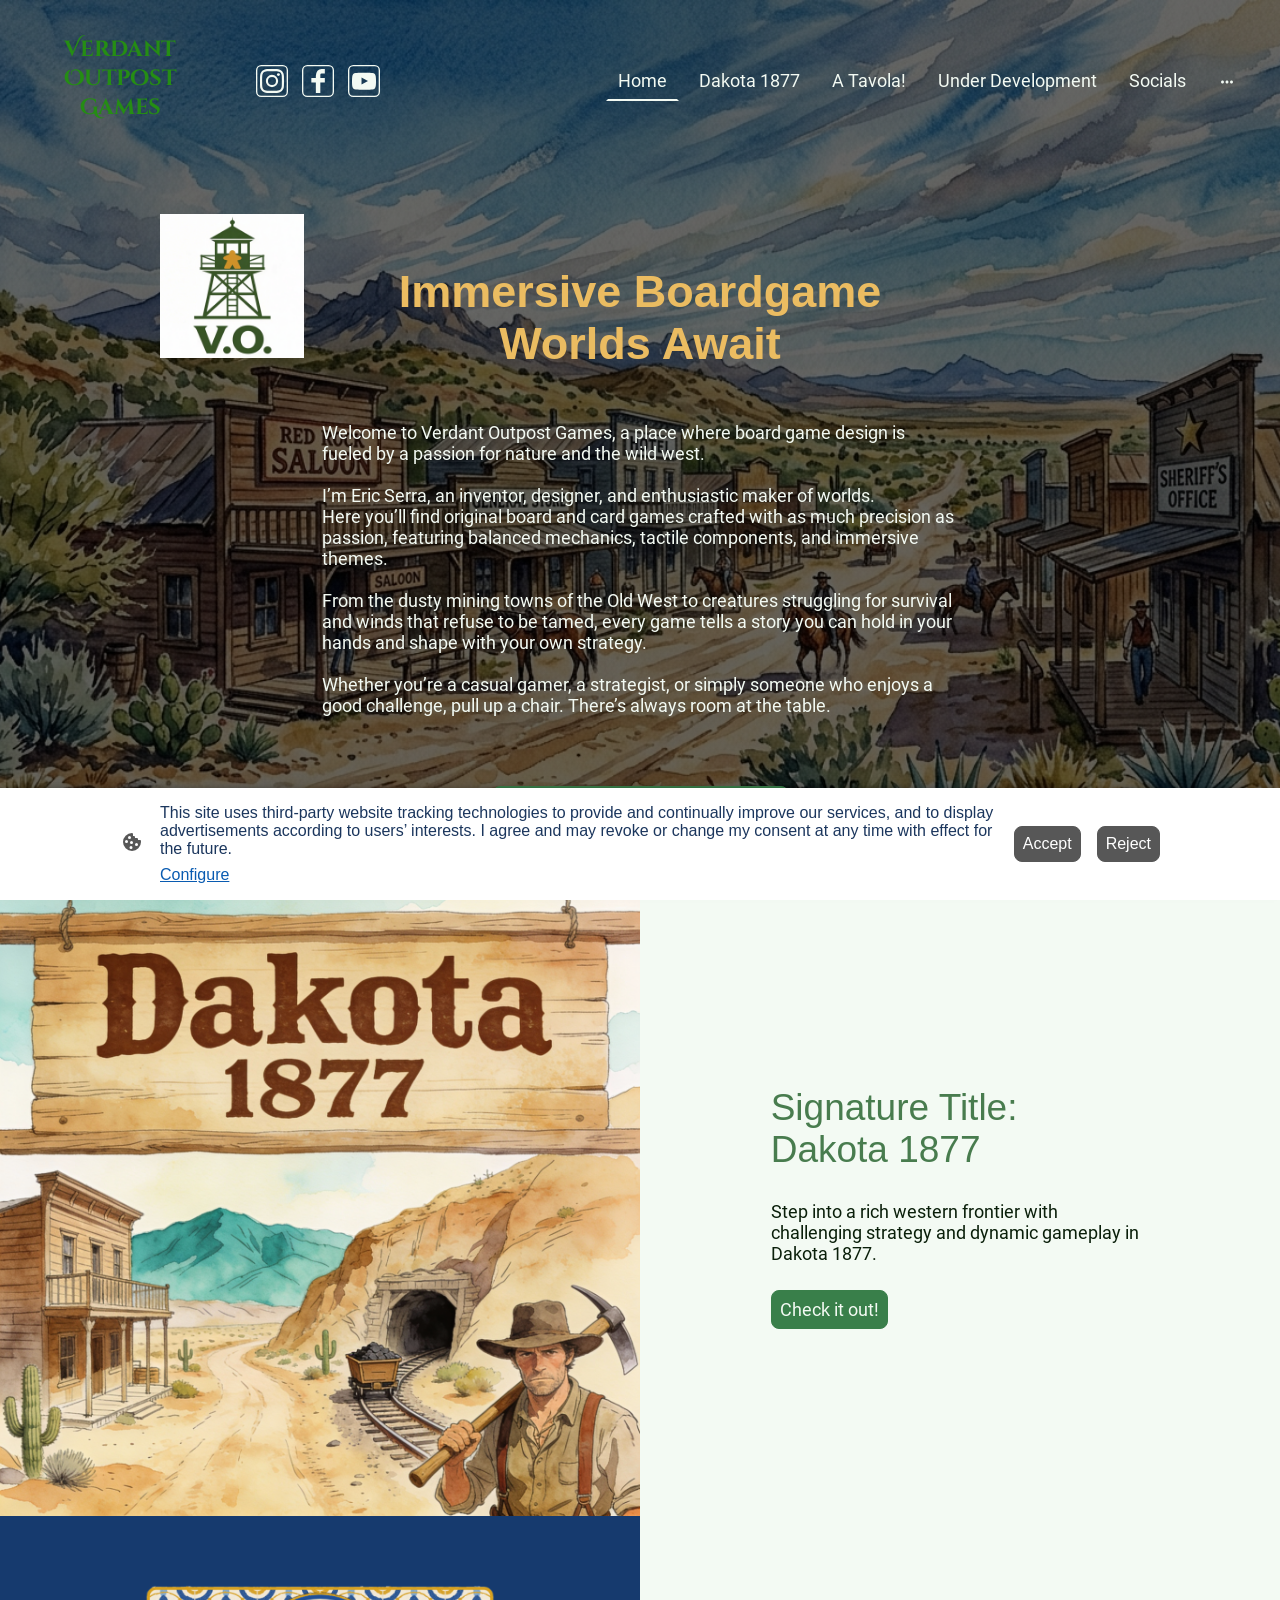
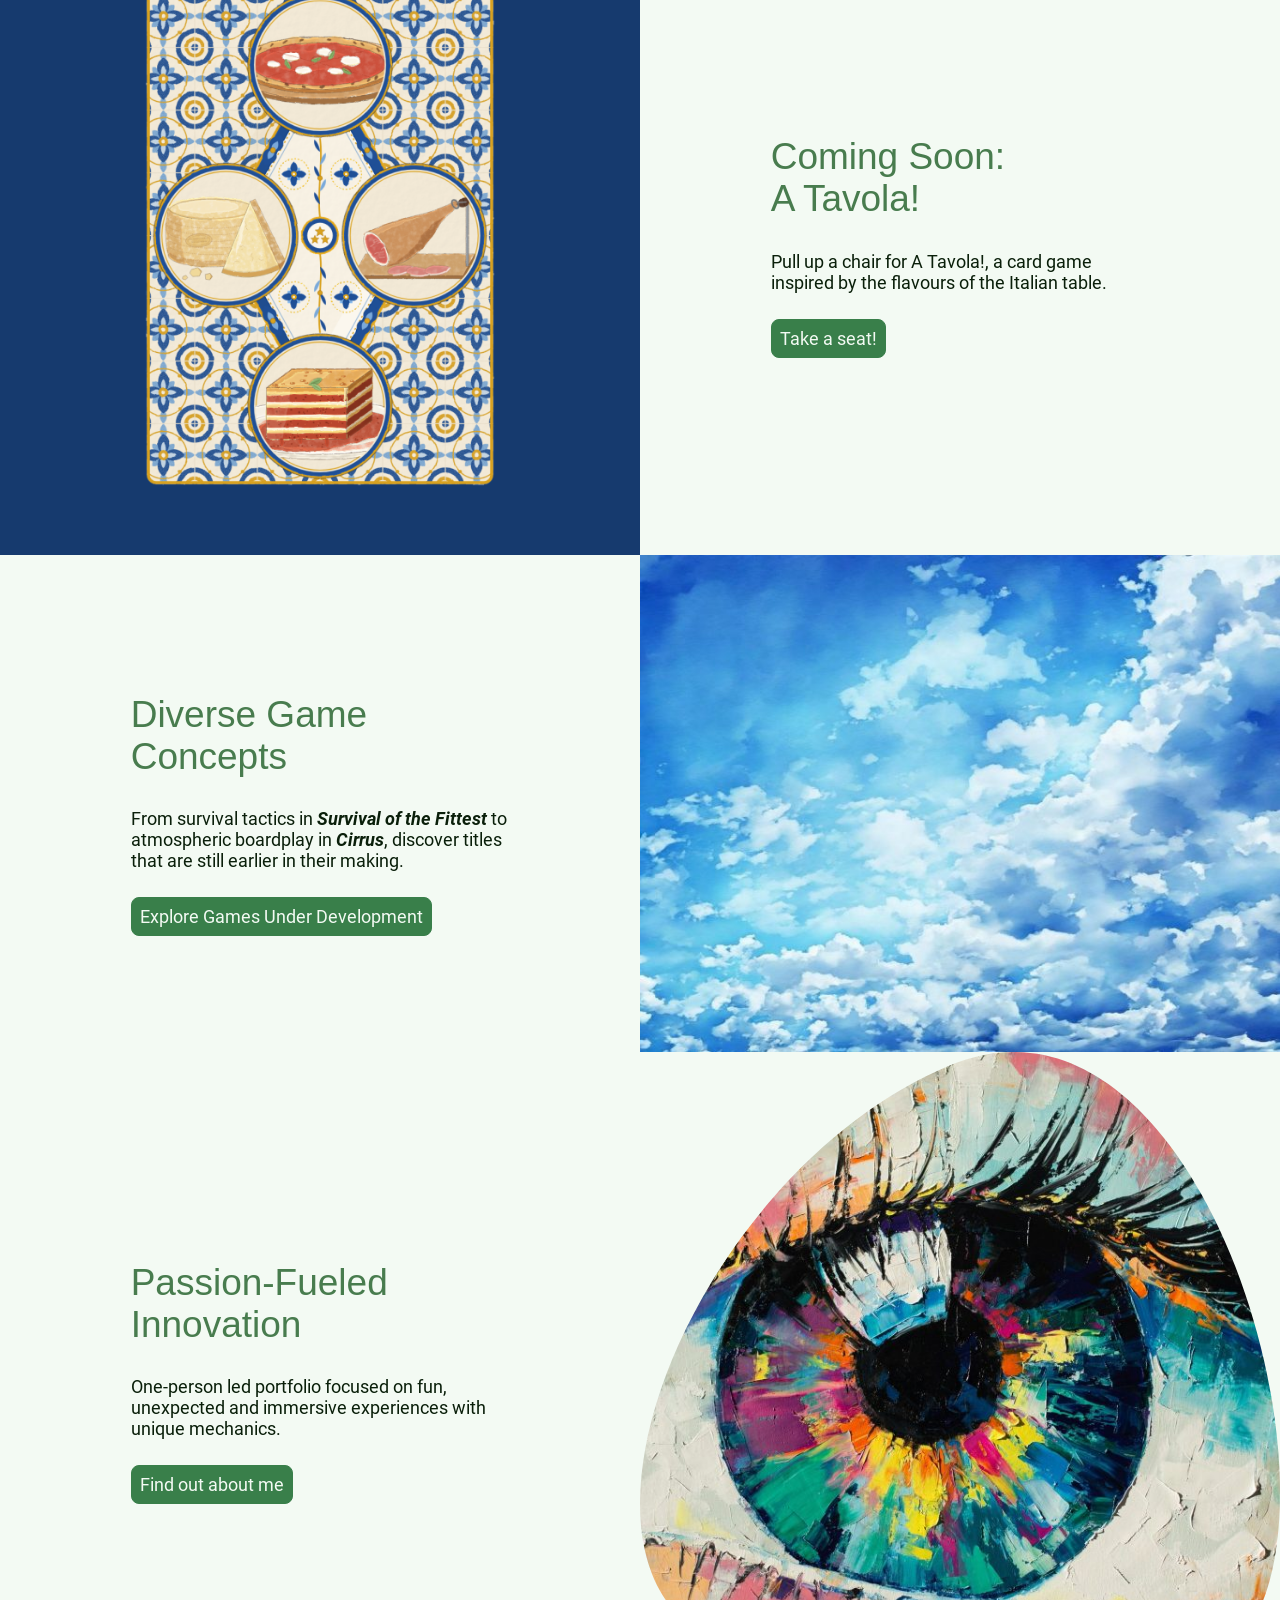
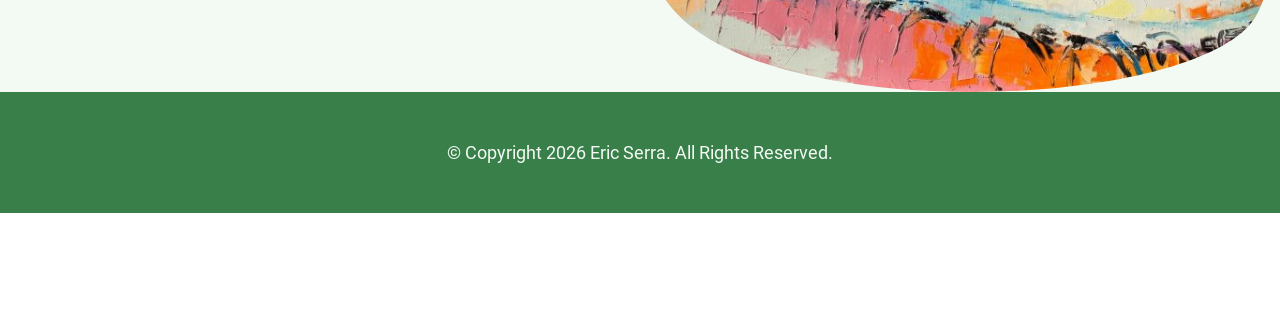
==== commit 83dcf50d: "Add social media links to the header on every page Instagram, Facebook and YouTube icons sit between" ====
--- a/index.html
+++ b/index.html
@@ -54,11 +54,12 @@
                 </script><meta name="description" content="Explore Verdant Outpost Games’ portfolio showcasing Dakota 1877 and other creative western and nature-themed boardgames." /><link rel="shortcut icon" href="wp-content/uploads/go-x/u/78a9d674-a477-477f-a71c-d5888ab7f608/w16,h16,rtfit,bg,el1,ex1,fico/image.ico" type="image/x-icon" /><link rel="icon" href="wp-content/uploads/go-x/u/78a9d674-a477-477f-a71c-d5888ab7f608/w16,h16,rtfit,bg,el1,ex1,fico/image.ico" type="image/x-icon" /><link rel="apple-touch-icon" sizes="180x180" href="wp-content/uploads/go-x/u/78a9d674-a477-477f-a71c-d5888ab7f608/w180,h180,rtfit,bgdde1e5,el1,ex1,fpng/image.png" type="image/png" /><link rel="icon" type="image/png" sizes="32x32" href="wp-content/uploads/go-x/u/78a9d674-a477-477f-a71c-d5888ab7f608/w32,h32,rtfit,bg,el1,ex1,fpng/image.png" type="image/png" /><link rel="icon" type="image/png" sizes="192x192" href="wp-content/uploads/go-x/u/78a9d674-a477-477f-a71c-d5888ab7f608/w192,h192,rtfit,bg,el1,ex1,fpng/image.png" type="image/png" /><link rel="icon" type="image/png" sizes="16x16" href="wp-content/uploads/go-x/u/78a9d674-a477-477f-a71c-d5888ab7f608/w16,h16,rtfit,bg,el1,ex1,fpng/image.png" type="image/png" /><style id="wp-custom-css">
 @font-face{src:url(wp-content/themes/gox/public/fonts/Roboto-latin_latin-ext-100.eot);src:local("Roboto Thin"),local("Roboto-Thin");src:url(wp-content/themes/gox/public/fonts/Roboto-latin_latin-ext-100.eot) format("embedded-opentype");src:url(wp-content/themes/gox/public/fonts/Roboto-latin_latin-ext-100.woff2) format("woff2");src:url(wp-content/themes/gox/public/fonts/Roboto-latin_latin-ext-100.woff) format("woff");src:url(wp-content/themes/gox/public/fonts/Roboto-latin_latin-ext-100.ttf) format("truetype");src:url(wp-content/themes/gox/public/fonts/Roboto-latin_latin-ext-100.svg) format("svg");font-family:Roboto;font-style:normal;font-weight:100;src:url(wp-content/themes/gox/public/fonts/Roboto-latin_latin-ext-100.woff) format("woff")}@font-face{src:url(wp-content/themes/gox/public/fonts/Roboto-latin_latin-ext-100italic.eot);src:local("Roboto ThinItalic"),local("Roboto-ThinItalic");src:url(wp-content/themes/gox/public/fonts/Roboto-latin_latin-ext-100italic.eot) format("embedded-opentype");src:url(wp-content/themes/gox/public/fonts/Roboto-latin_latin-ext-100italic.woff2) format("woff2");src:url(wp-content/themes/gox/public/fonts/Roboto-latin_latin-ext-100italic.woff) format("woff");src:url(wp-content/themes/gox/public/fonts/Roboto-latin_latin-ext-100italic.ttf) format("truetype");src:url(wp-content/themes/gox/public/fonts/Roboto-latin_latin-ext-100italic.svg) format("svg");font-family:Roboto;font-style:italic;font-weight:100;src:url(wp-content/themes/gox/public/fonts/Roboto-latin_latin-ext-100italic.woff) format("woff")}@font-face{src:url(wp-content/themes/gox/public/fonts/Roboto-latin_latin-ext-200.eot);src:local("Roboto ExtraLight"),local("Roboto-ExtraLight");src:url(wp-content/themes/gox/public/fonts/Roboto-latin_latin-ext-200.eot) format("embedded-opentype");src:url(wp-content/themes/gox/public/fonts/Roboto-latin_latin-ext-200.woff2) format("woff2");src:url(wp-content/themes/gox/public/fonts/Roboto-latin_latin-ext-200.woff) format("woff");src:url(wp-content/themes/gox/public/fonts/Roboto-latin_latin-ext-200.ttf) format("truetype");src:url(wp-content/themes/gox/public/fonts/Roboto-latin_latin-ext-200.svg) format("svg");font-family:Roboto;font-style:normal;font-weight:200;src:url(wp-content/themes/gox/public/fonts/Roboto-latin_latin-ext-200.woff) format("woff")}@font-face{src:url(wp-content/themes/gox/public/fonts/Roboto-latin_latin-ext-200italic.eot);src:local("Roboto ExtraLightItalic"),local("Roboto-ExtraLightItalic");src:url(wp-content/themes/gox/public/fonts/Roboto-latin_latin-ext-200italic.eot) format("embedded-opentype");src:url(wp-content/themes/gox/public/fonts/Roboto-latin_latin-ext-200italic.woff2) format("woff2");src:url(wp-content/themes/gox/public/fonts/Roboto-latin_latin-ext-200italic.woff) format("woff");src:url(wp-content/themes/gox/public/fonts/Roboto-latin_latin-ext-200italic.ttf) format("truetype");src:url(wp-content/themes/gox/public/fonts/Roboto-latin_latin-ext-200italic.svg) format("svg");font-family:Roboto;font-style:italic;font-weight:200;src:url(wp-content/themes/gox/public/fonts/Roboto-latin_latin-ext-200italic.woff) format("woff")}@font-face{src:url(wp-content/themes/gox/public/fonts/Roboto-latin_latin-ext-300.eot);src:local("Roboto Light"),local("Roboto-Light");src:url(wp-content/themes/gox/public/fonts/Roboto-latin_latin-ext-300.eot) format("embedded-opentype");src:url(wp-content/themes/gox/public/fonts/Roboto-latin_latin-ext-300.woff2) format("woff2");src:url(wp-content/themes/gox/public/fonts/Roboto-latin_latin-ext-300.woff) format("woff");src:url(wp-content/themes/gox/public/fonts/Roboto-latin_latin-ext-300.ttf) format("truetype");src:url(wp-content/themes/gox/public/fonts/Roboto-latin_latin-ext-300.svg) format("svg");font-family:Roboto;font-style:normal;font-weight:300;src:url(wp-content/themes/gox/public/fonts/Roboto-latin_latin-ext-300.woff) format("woff")}@font-face{src:url(wp-content/themes/gox/public/fonts/Roboto-latin_latin-ext-300italic.eot);src:local("Roboto LightItalic"),local("Roboto-LightItalic");src:url(wp-content/themes/gox/public/fonts/Roboto-latin_latin-ext-300italic.eot) format("embedded-opentype");src:url(wp-content/themes/gox/public/fonts/Roboto-latin_latin-ext-300italic.woff2) format("woff2");src:url(wp-content/themes/gox/public/fonts/Roboto-latin_latin-ext-300italic.woff) format("woff");src:url(wp-content/themes/gox/public/fonts/Roboto-latin_latin-ext-300italic.ttf) format("truetype");src:url(wp-content/themes/gox/public/fonts/Roboto-latin_latin-ext-300italic.svg) format("svg");font-family:Roboto;font-style:italic;font-weight:300;src:url(wp-content/themes/gox/public/fonts/Roboto-latin_latin-ext-300italic.woff) format("woff")}@font-face{src:url(wp-content/themes/gox/public/fonts/Roboto-latin_latin-ext-regular.eot);src:local("Roboto Regular"),local("Roboto-Regular");src:url(wp-content/themes/gox/public/fonts/Roboto-latin_latin-ext-regular.eot) format("embedded-opentype");src:url(wp-content/themes/gox/public/fonts/Roboto-latin_latin-ext-regular.woff2) format("woff2");src:url(wp-content/themes/gox/public/fonts/Roboto-latin_latin-ext-regular.woff) format("woff");src:url(wp-content/themes/gox/public/fonts/Roboto-latin_latin-ext-regular.ttf) format("truetype");src:url(wp-content/themes/gox/public/fonts/Roboto-latin_latin-ext-regular.svg) format("svg");font-family:Roboto;font-style:normal;font-weight:400;src:url(wp-content/themes/gox/public/fonts/Roboto-latin_latin-ext-regular.woff) format("woff")}@font-face{src:url(wp-content/themes/gox/public/fonts/Roboto-latin_latin-ext-italic.eot);src:local("Roboto Italic"),local("Roboto-Italic");src:url(wp-content/themes/gox/public/fonts/Roboto-latin_latin-ext-italic.eot) format("embedded-opentype");src:url(wp-content/themes/gox/public/fonts/Roboto-latin_latin-ext-italic.woff2) format("woff2");src:url(wp-content/themes/gox/public/fonts/Roboto-latin_latin-ext-italic.woff) format("woff");src:url(wp-content/themes/gox/public/fonts/Roboto-latin_latin-ext-italic.ttf) format("truetype");src:url(wp-content/themes/gox/public/fonts/Roboto-latin_latin-ext-italic.svg) format("svg");font-family:Roboto;font-style:italic;font-weight:400;src:url(wp-content/themes/gox/public/fonts/Roboto-latin_latin-ext-italic.woff) format("woff")}@font-face{src:url(wp-content/themes/gox/public/fonts/Roboto-latin_latin-ext-500.eot);src:local("Roboto Medium"),local("Roboto-Medium");src:url(wp-content/themes/gox/public/fonts/Roboto-latin_latin-ext-500.eot) format("embedded-opentype");src:url(wp-content/themes/gox/public/fonts/Roboto-latin_latin-ext-500.woff2) format("woff2");src:url(wp-content/themes/gox/public/fonts/Roboto-latin_latin-ext-500.woff) format("woff");src:url(wp-content/themes/gox/public/fonts/Roboto-latin_latin-ext-500.ttf) format("truetype");src:url(wp-content/themes/gox/public/fonts/Roboto-latin_latin-ext-500.svg) format("svg");font-family:Roboto;font-style:normal;font-weight:500;src:url(wp-content/themes/gox/public/fonts/Roboto-latin_latin-ext-500.woff) format("woff")}@font-face{src:url(wp-content/themes/gox/public/fonts/Roboto-latin_latin-ext-500italic.eot);src:local("Roboto MediumItalic"),local("Roboto-MediumItalic");src:url(wp-content/themes/gox/public/fonts/Roboto-latin_latin-ext-500italic.eot) format("embedded-opentype");src:url(wp-content/themes/gox/public/fonts/Roboto-latin_latin-ext-500italic.woff2) format("woff2");src:url(wp-content/themes/gox/public/fonts/Roboto-latin_latin-ext-500italic.woff) format("woff");src:url(wp-content/themes/gox/public/fonts/Roboto-latin_latin-ext-500italic.ttf) format("truetype");src:url(wp-content/themes/gox/public/fonts/Roboto-latin_latin-ext-500italic.svg) format("svg");font-family:Roboto;font-style:italic;font-weight:500;src:url(wp-content/themes/gox/public/fonts/Roboto-latin_latin-ext-500italic.woff) format("woff")}@font-face{src:url(wp-content/themes/gox/public/fonts/Roboto-latin_latin-ext-600.eot);src:local("Roboto SemiBold"),local("Roboto-SemiBold");src:url(wp-content/themes/gox/public/fonts/Roboto-latin_latin-ext-600.eot) format("embedded-opentype");src:url(wp-content/themes/gox/public/fonts/Roboto-latin_latin-ext-600.woff2) format("woff2");src:url(wp-content/themes/gox/public/fonts/Roboto-latin_latin-ext-600.woff) format("woff");src:url(wp-content/themes/gox/public/fonts/Roboto-latin_latin-ext-600.ttf) format("truetype");src:url(wp-content/themes/gox/public/fonts/Roboto-latin_latin-ext-600.svg) format("svg");font-family:Roboto;font-style:normal;font-weight:600;src:url(wp-content/themes/gox/public/fonts/Roboto-latin_latin-ext-600.woff) format("woff")}@font-face{src:url(wp-content/themes/gox/public/fonts/Roboto-latin_latin-ext-600italic.eot);src:local("Roboto SemiBoldItalic"),local("Roboto-SemiBoldItalic");src:url(wp-content/themes/gox/public/fonts/Roboto-latin_latin-ext-600italic.eot) format("embedded-opentype");src:url(wp-content/themes/gox/public/fonts/Roboto-latin_latin-ext-600italic.woff2) format("woff2");src:url(wp-content/themes/gox/public/fonts/Roboto-latin_latin-ext-600italic.woff) format("woff");src:url(wp-content/themes/gox/public/fonts/Roboto-latin_latin-ext-600italic.ttf) format("truetype");src:url(wp-content/themes/gox/public/fonts/Roboto-latin_latin-ext-600italic.svg) format("svg");font-family:Roboto;font-style:italic;font-weight:600;src:url(wp-content/themes/gox/public/fonts/Roboto-latin_latin-ext-600italic.woff) format("woff")}@font-face{src:url(wp-content/themes/gox/public/fonts/Roboto-latin_latin-ext-700.eot);src:local("Roboto Bold"),local("Roboto-Bold");src:url(wp-content/themes/gox/public/fonts/Roboto-latin_latin-ext-700.eot) format("embedded-opentype");src:url(wp-content/themes/gox/public/fonts/Roboto-latin_latin-ext-700.woff2) format("woff2");src:url(wp-content/themes/gox/public/fonts/Roboto-latin_latin-ext-700.woff) format("woff");src:url(wp-content/themes/gox/public/fonts/Roboto-latin_latin-ext-700.ttf) format("truetype");src:url(wp-content/themes/gox/public/fonts/Roboto-latin_latin-ext-700.svg) format("svg");font-family:Roboto;font-style:normal;font-weight:700;src:url(wp-content/themes/gox/public/fonts/Roboto-latin_latin-ext-700.woff) format("woff")}@font-face{src:url(wp-content/themes/gox/public/fonts/Roboto-latin_latin-ext-700italic.eot);src:local("Roboto BoldItalic"),local("Roboto-BoldItalic");src:url(wp-content/themes/gox/public/fonts/Roboto-latin_latin-ext-700italic.eot) format("embedded-opentype");src:url(wp-content/themes/gox/public/fonts/Roboto-latin_latin-ext-700italic.woff2) format("woff2");src:url(wp-content/themes/gox/public/fonts/Roboto-latin_latin-ext-700italic.woff) format("woff");src:url(wp-content/themes/gox/public/fonts/Roboto-latin_latin-ext-700italic.ttf) format("truetype");src:url(wp-content/themes/gox/public/fonts/Roboto-latin_latin-ext-700italic.svg) format("svg");font-family:Roboto;font-style:italic;font-weight:700;src:url(wp-content/themes/gox/public/fonts/Roboto-latin_latin-ext-700italic.woff) format("woff")}@font-face{src:url(wp-content/themes/gox/public/fonts/Roboto-latin_latin-ext-800.eot);src:local("Roboto ExtraBold"),local("Roboto-ExtraBold");src:url(wp-content/themes/gox/public/fonts/Roboto-latin_latin-ext-800.eot) format("embedded-opentype");src:url(wp-content/themes/gox/public/fonts/Roboto-latin_latin-ext-800.woff2) format("woff2");src:url(wp-content/themes/gox/public/fonts/Roboto-latin_latin-ext-800.woff) format("woff");src:url(wp-content/themes/gox/public/fonts/Roboto-latin_latin-ext-800.ttf) format("truetype");src:url(wp-content/themes/gox/public/fonts/Roboto-latin_latin-ext-800.svg) format("svg");font-family:Roboto;font-style:normal;font-weight:800;src:url(wp-content/themes/gox/public/fonts/Roboto-latin_latin-ext-800.woff) format("woff")}@font-face{src:url(wp-content/themes/gox/public/fonts/Roboto-latin_latin-ext-800italic.eot);src:local("Roboto ExtraBoldItalic"),local("Roboto-ExtraBoldItalic");src:url(wp-content/themes/gox/public/fonts/Roboto-latin_latin-ext-800italic.eot) format("embedded-opentype");src:url(wp-content/themes/gox/public/fonts/Roboto-latin_latin-ext-800italic.woff2) format("woff2");src:url(wp-content/themes/gox/public/fonts/Roboto-latin_latin-ext-800italic.woff) format("woff");src:url(wp-content/themes/gox/public/fonts/Roboto-latin_latin-ext-800italic.ttf) format("truetype");src:url(wp-content/themes/gox/public/fonts/Roboto-latin_latin-ext-800italic.svg) format("svg");font-family:Roboto;font-style:italic;font-weight:800;src:url(wp-content/themes/gox/public/fonts/Roboto-latin_latin-ext-800italic.woff) format("woff")}@font-face{src:url(wp-content/themes/gox/public/fonts/Roboto-latin_latin-ext-900.eot);src:local("Roboto Black"),local("Roboto-Black");src:url(wp-content/themes/gox/public/fonts/Roboto-latin_latin-ext-900.eot) format("embedded-opentype");src:url(wp-content/themes/gox/public/fonts/Roboto-latin_latin-ext-900.woff2) format("woff2");src:url(wp-content/themes/gox/public/fonts/Roboto-latin_latin-ext-900.woff) format("woff");src:url(wp-content/themes/gox/public/fonts/Roboto-latin_latin-ext-900.ttf) format("truetype");src:url(wp-content/themes/gox/public/fonts/Roboto-latin_latin-ext-900.svg) format("svg");font-family:Roboto;font-style:normal;font-weight:900;src:url(wp-content/themes/gox/public/fonts/Roboto-latin_latin-ext-900.woff) format("woff")}@font-face{src:url(wp-content/themes/gox/public/fonts/Roboto-latin_latin-ext-900italic.eot);src:local("Roboto BlackItalic"),local("Roboto-BlackItalic");src:url(wp-content/themes/gox/public/fonts/Roboto-latin_latin-ext-900italic.eot) format("embedded-opentype");src:url(wp-content/themes/gox/public/fonts/Roboto-latin_latin-ext-900italic.woff2) format("woff2");src:url(wp-content/themes/gox/public/fonts/Roboto-latin_latin-ext-900italic.woff) format("woff");src:url(wp-content/themes/gox/public/fonts/Roboto-latin_latin-ext-900italic.ttf) format("truetype");src:url(wp-content/themes/gox/public/fonts/Roboto-latin_latin-ext-900italic.svg) format("svg");font-family:Roboto;font-style:italic;font-weight:900;src:url(wp-content/themes/gox/public/fonts/Roboto-latin_latin-ext-900italic.woff) format("woff")}.accessNavigationLink{font-family:'Open Sans',sans-serif;border-radius:8px;text-align:center;padding:13px 0;color:#00f;font-size:16px;font-weight:700;width:100%;top:-50px;position:absolute;text-decoration:none;opacity:0}.accessNavigationLink:focus-visible{top:5px;outline:2px solid #00f;outline-offset:2px;box-shadow:0 0 0 2px #fff;left:6px;width:calc(100% - 6px);position:static;display:block;margin-top:5px;margin-left:6px;background-color:#fff;opacity:1}.accessNavigationList{margin:0;list-style:none;padding:0;z-index:1;position:relative}.animation-flip-top:not(.is-visible){visibility:hidden}.theming-theme-accent1-sticky{color:#fff!important}.theming-theme-accent2-sticky{color:#fff!important}.theming-theme-accent3-sticky{color:#fff!important}.theming-theme-light-sticky{color:#fff!important}.theming-theme-dark-sticky{color:#0a1f0a!important}.theming-basic-Grey-sticky{color:#fff!important}.theming-basic-Red-sticky{color:#fff!important}.theming-basic-Orange-sticky{color:#fff!important}.theming-basic-Yellow-sticky{color:#fff!important}.theming-basic-Green-sticky{color:#fff!important}.theming-basic-Cyan-sticky{color:#fff!important}.theming-basic-Blue-sticky{color:#fff!important}.theming-basic-Purple-sticky{color:#fff!important}@media (min-width:768px) and (max-width:1023.95px){.grid-row-e661210a-b60e-4b3f-a02e-2e31887b0261{flex-direction:column!important}}@font-face{src:url(wp-content/themes/gox/public/fonts/CinzelDecorative-latin_latin-ext-regular.eot);src:local("CinzelDecorative Regular"),local("CinzelDecorative-Regular");src:url(wp-content/themes/gox/public/fonts/CinzelDecorative-latin_latin-ext-regular.eot) format("embedded-opentype");src:url(wp-content/themes/gox/public/fonts/CinzelDecorative-latin_latin-ext-regular.woff2) format("woff2");src:url(wp-content/themes/gox/public/fonts/CinzelDecorative-latin_latin-ext-regular.woff) format("woff");src:url(wp-content/themes/gox/public/fonts/CinzelDecorative-latin_latin-ext-regular.ttf) format("truetype");src:url(wp-content/themes/gox/public/fonts/CinzelDecorative-latin_latin-ext-regular.svg) format("svg");font-family:CinzelDecorative;font-style:normal;font-weight:400;src:url(wp-content/themes/gox/public/fonts/CinzelDecorative-latin_latin-ext-regular.woff) format("woff")}@font-face{src:url(wp-content/themes/gox/public/fonts/CinzelDecorative-latin_latin-ext-700.eot);src:local("CinzelDecorative Bold"),local("CinzelDecorative-Bold");src:url(wp-content/themes/gox/public/fonts/CinzelDecorative-latin_latin-ext-700.eot) format("embedded-opentype");src:url(wp-content/themes/gox/public/fonts/CinzelDecorative-latin_latin-ext-700.woff2) format("woff2");src:url(wp-content/themes/gox/public/fonts/CinzelDecorative-latin_latin-ext-700.woff) format("woff");src:url(wp-content/themes/gox/public/fonts/CinzelDecorative-latin_latin-ext-700.ttf) format("truetype");src:url(wp-content/themes/gox/public/fonts/CinzelDecorative-latin_latin-ext-700.svg) format("svg");font-family:CinzelDecorative;font-style:normal;font-weight:700;src:url(wp-content/themes/gox/public/fonts/CinzelDecorative-latin_latin-ext-700.woff) format("woff")}@font-face{src:url(wp-content/themes/gox/public/fonts/CinzelDecorative-latin_latin-ext-900.eot);src:local("CinzelDecorative Black"),local("CinzelDecorative-Black");src:url(wp-content/themes/gox/public/fonts/CinzelDecorative-latin_latin-ext-900.eot) format("embedded-opentype");src:url(wp-content/themes/gox/public/fonts/CinzelDecorative-latin_latin-ext-900.woff2) format("woff2");src:url(wp-content/themes/gox/public/fonts/CinzelDecorative-latin_latin-ext-900.woff) format("woff");src:url(wp-content/themes/gox/public/fonts/CinzelDecorative-latin_latin-ext-900.ttf) format("truetype");src:url(wp-content/themes/gox/public/fonts/CinzelDecorative-latin_latin-ext-900.svg) format("svg");font-family:CinzelDecorative;font-style:normal;font-weight:900;src:url(wp-content/themes/gox/public/fonts/CinzelDecorative-latin_latin-ext-900.woff) format("woff")}.logo-5e765aec-e918-4b75-b4be-4928e28b4789 .theming-theme-accent1{color:#3c854e!important}.logo-5e765aec-e918-4b75-b4be-4928e28b4789 .theming-theme-accent2{color:#ebbc61!important}.logo-5e765aec-e918-4b75-b4be-4928e28b4789 .theming-theme-accent3{color:#63a76a!important}.logo-5e765aec-e918-4b75-b4be-4928e28b4789 .theming-theme-light{color:#f3faf3!important}.logo-5e765aec-e918-4b75-b4be-4928e28b4789 .theming-theme-dark{color:#418641!important}.logo-5e765aec-e918-4b75-b4be-4928e28b4789 .theming-basic-Grey{color:#777!important}.logo-5e765aec-e918-4b75-b4be-4928e28b4789 .theming-basic-Red{color:#ed130d!important}.logo-5e765aec-e918-4b75-b4be-4928e28b4789 .theming-basic-Orange{color:#e96f05!important}.logo-5e765aec-e918-4b75-b4be-4928e28b4789 .theming-basic-Yellow{color:#f2c200!important}.logo-5e765aec-e918-4b75-b4be-4928e28b4789 .theming-basic-Green{color:#258d14!important}.logo-5e765aec-e918-4b75-b4be-4928e28b4789 .theming-basic-Cyan{color:#00bbde!important}.logo-5e765aec-e918-4b75-b4be-4928e28b4789 .theming-basic-Blue{color:#6464f7!important}.logo-5e765aec-e918-4b75-b4be-4928e28b4789 .theming-basic-Purple{color:#cd1cd0!important}@media (min-width:0px) and (max-width:767.95px){.module-container-883905e5-196a-4209-9028-cdec4acdceca{display:none!important}}@media (min-width:768px) and (max-width:1023.95px){.module-container-883905e5-196a-4209-9028-cdec4acdceca{display:none!important}}@media (min-width:0px) and (max-width:767.95px){.module-container-1ebc2bbe-337c-4b11-a6e8-cc84129c9b44{min-height:32px!important}}@media (min-width:768px) and (max-width:1023.95px){.module-container-1ebc2bbe-337c-4b11-a6e8-cc84129c9b44{min-height:32px!important}}.downloadWarningOverlay{position:fixed;z-index:1000;left:0;top:0;width:100%;height:100%;background-color:rgba(0,0,0,.65);display:none}.downloadWarningModal{background-color:#fff;position:fixed;left:50%;top:50%;transform:translate(-50%,-50%);max-width:480px;width:calc(100% - 10px);padding:24px 36px;pointer-events:none;opacity:0;transition:all .3s ease-in-out;z-index:1001;border-radius:8px}.downladWarningBtnContainer{margin-top:24px;display:flex;justify-content:center}.downladWarningBtnContainer a:focus,.downladWarningBtnContainer button:focus{outline:2px solid #00f;outline-offset:2px;box-shadow:0 0 0 2px #fff}.downladWarningBtn{min-width:60px;cursor:pointer;display:inline-block;padding:9px 18px;font-size:14px;margin-top:8px;word-break:break-word;font-weight:400;border-radius:5px;margin:0 8px;overflow-wrap:break-word;border:none;display:flex;align-items:center;position:relative}.downladWarningBtn a[data-link-type=document]{position:absolute;display:block;left:0;top:0;width:100%;height:100%}.showElement{display:block}.hideElement{display:none}.showModal{opacity:1;pointer-events:auto}@media screen and (max-width:450px){.downladWarningBtnContainer{align-items:center;flex-direction:column-reverse}.downladWarningBtn{margin:10px;justify-content:center}}.download-warning-modal-font{font-family:Roboto;font-size:18px;font-weight:400;word-wrap:break-word;overflow-wrap:break-word}.download-warning-button-font{font-family:Roboto;font-size:18px;font-weight:400;word-wrap:break-word;overflow-wrap:break-word}@media (min-width:768px) and (max-width:1023.95px){.grid-row-84c1d4c1-fa92-4348-ae53-bc65b7aca12e{order:-1!important}}@media (min-width:1024px){.grid-row-84c1d4c1-fa92-4348-ae53-bc65b7aca12e{order:-1!important}}#section-content-with-grid-57986f3b-3f8d-4df8-a91b-8a45de7b2c93{--section-content-with-grid-grid-template-columns:repeat(12, 69px [col-start]);--section-content-with-grid-grid-template-rows:repeat(14, minmax(40px, auto) [col-start]);--section-content-with-grid-mobile-min-height:auto}.heading-module-ee4b6be6-a0b3-4455-84b8-12755f2773b1 .theming-theme-accent1{color:#3c854e!important}.heading-module-ee4b6be6-a0b3-4455-84b8-12755f2773b1 .theming-theme-accent2{color:#ebbc61!important}.heading-module-ee4b6be6-a0b3-4455-84b8-12755f2773b1 .theming-theme-accent3{color:#63a76a!important}.heading-module-ee4b6be6-a0b3-4455-84b8-12755f2773b1 .theming-theme-light{color:#f3faf3!important}.heading-module-ee4b6be6-a0b3-4455-84b8-12755f2773b1 .theming-theme-dark{color:#418641!important}.heading-module-ee4b6be6-a0b3-4455-84b8-12755f2773b1 .theming-basic-Grey{color:#777!important}.heading-module-ee4b6be6-a0b3-4455-84b8-12755f2773b1 .theming-basic-Red{color:#ed130d!important}.heading-module-ee4b6be6-a0b3-4455-84b8-12755f2773b1 .theming-basic-Orange{color:#e96f05!important}.heading-module-ee4b6be6-a0b3-4455-84b8-12755f2773b1 .theming-basic-Yellow{color:#f2c200!important}.heading-module-ee4b6be6-a0b3-4455-84b8-12755f2773b1 .theming-basic-Green{color:#258d14!important}.heading-module-ee4b6be6-a0b3-4455-84b8-12755f2773b1 .theming-basic-Cyan{color:#00bbde!important}.heading-module-ee4b6be6-a0b3-4455-84b8-12755f2773b1 .theming-basic-Blue{color:#6464f7!important}.heading-module-ee4b6be6-a0b3-4455-84b8-12755f2773b1 .theming-basic-Purple{color:#cd1cd0!important}.text-ab74dd1c-c313-4c8d-94c0-08f2ae74dca6 .theming-theme-accent1{color:#3c854e!important}.text-ab74dd1c-c313-4c8d-94c0-08f2ae74dca6 .theming-theme-accent2{color:#ebbc61!important}.text-ab74dd1c-c313-4c8d-94c0-08f2ae74dca6 .theming-theme-accent3{color:#63a76a!important}.text-ab74dd1c-c313-4c8d-94c0-08f2ae74dca6 .theming-theme-light{color:#f3faf3!important}.text-ab74dd1c-c313-4c8d-94c0-08f2ae74dca6 .theming-theme-dark{color:#418641!important}.text-ab74dd1c-c313-4c8d-94c0-08f2ae74dca6 .theming-basic-Grey{color:#777!important}.text-ab74dd1c-c313-4c8d-94c0-08f2ae74dca6 .theming-basic-Red{color:#ed130d!important}.text-ab74dd1c-c313-4c8d-94c0-08f2ae74dca6 .theming-basic-Orange{color:#e96f05!important}.text-ab74dd1c-c313-4c8d-94c0-08f2ae74dca6 .theming-basic-Yellow{color:#f2c200!important}.text-ab74dd1c-c313-4c8d-94c0-08f2ae74dca6 .theming-basic-Green{color:#258d14!important}.text-ab74dd1c-c313-4c8d-94c0-08f2ae74dca6 .theming-basic-Cyan{color:#00bbde!important}.text-ab74dd1c-c313-4c8d-94c0-08f2ae74dca6 .theming-basic-Blue{color:#6464f7!important}.text-ab74dd1c-c313-4c8d-94c0-08f2ae74dca6 .theming-basic-Purple{color:#cd1cd0!important}.heading-module-cc91f99d-3873-4438-a35e-95e534b01dc2 .theming-theme-accent1{color:#397f4a!important}.heading-module-cc91f99d-3873-4438-a35e-95e534b01dc2 .theming-theme-accent2{color:#896d35!important}.heading-module-cc91f99d-3873-4438-a35e-95e534b01dc2 .theming-theme-accent3{color:#487c4e!important}.heading-module-cc91f99d-3873-4438-a35e-95e534b01dc2 .theming-theme-light{color:#5f775f!important}.heading-module-cc91f99d-3873-4438-a35e-95e534b01dc2 .theming-theme-dark{color:#0a1f0a!important}.heading-module-cc91f99d-3873-4438-a35e-95e534b01dc2 .theming-basic-Grey{color:#717171!important}.heading-module-cc91f99d-3873-4438-a35e-95e534b01dc2 .theming-basic-Red{color:#e0110c!important}.heading-module-cc91f99d-3873-4438-a35e-95e534b01dc2 .theming-basic-Orange{color:#b65503!important}.heading-module-cc91f99d-3873-4438-a35e-95e534b01dc2 .theming-basic-Yellow{color:#8a6e00!important}.heading-module-cc91f99d-3873-4438-a35e-95e534b01dc2 .theming-basic-Green{color:#228312!important}.heading-module-cc91f99d-3873-4438-a35e-95e534b01dc2 .theming-basic-Cyan{color:#007c94!important}.heading-module-cc91f99d-3873-4438-a35e-95e534b01dc2 .theming-basic-Blue{color:#1414c9!important}.heading-module-cc91f99d-3873-4438-a35e-95e534b01dc2 .theming-basic-Purple{color:#941196!important}.text-d8cb6342-2fd3-44ed-9394-239e6d6287be .theming-theme-accent1{color:#397f4a!important}.text-d8cb6342-2fd3-44ed-9394-239e6d6287be .theming-theme-accent2{color:#896d35!important}.text-d8cb6342-2fd3-44ed-9394-239e6d6287be .theming-theme-accent3{color:#487c4e!important}.text-d8cb6342-2fd3-44ed-9394-239e6d6287be .theming-theme-light{color:#5f775f!important}.text-d8cb6342-2fd3-44ed-9394-239e6d6287be .theming-theme-dark{color:#0a1f0a!important}.text-d8cb6342-2fd3-44ed-9394-239e6d6287be .theming-basic-Grey{color:#717171!important}.text-d8cb6342-2fd3-44ed-9394-239e6d6287be .theming-basic-Red{color:#e0110c!important}.text-d8cb6342-2fd3-44ed-9394-239e6d6287be .theming-basic-Orange{color:#b65503!important}.text-d8cb6342-2fd3-44ed-9394-239e6d6287be .theming-basic-Yellow{color:#8a6e00!important}.text-d8cb6342-2fd3-44ed-9394-239e6d6287be .theming-basic-Green{color:#228312!important}.text-d8cb6342-2fd3-44ed-9394-239e6d6287be .theming-basic-Cyan{color:#007c94!important}.text-d8cb6342-2fd3-44ed-9394-239e6d6287be .theming-basic-Blue{color:#1414c9!important}.text-d8cb6342-2fd3-44ed-9394-239e6d6287be .theming-basic-Purple{color:#941196!important}@media (min-width:0px) and (max-width:767.95px){.grid-row-9ac079f4-237d-4575-9bab-8daadfbfb988{flex-direction:column-reverse!important}}.heading-module-f16e783f-5782-4d3e-8560-64511a7ce49b .theming-theme-accent1{color:#397f4a!important}.heading-module-f16e783f-5782-4d3e-8560-64511a7ce49b .theming-theme-accent2{color:#896d35!important}.heading-module-f16e783f-5782-4d3e-8560-64511a7ce49b .theming-theme-accent3{color:#487c4e!important}.heading-module-f16e783f-5782-4d3e-8560-64511a7ce49b .theming-theme-light{color:#5f775f!important}.heading-module-f16e783f-5782-4d3e-8560-64511a7ce49b .theming-theme-dark{color:#0a1f0a!important}.heading-module-f16e783f-5782-4d3e-8560-64511a7ce49b .theming-basic-Grey{color:#717171!important}.heading-module-f16e783f-5782-4d3e-8560-64511a7ce49b .theming-basic-Red{color:#e0110c!important}.heading-module-f16e783f-5782-4d3e-8560-64511a7ce49b .theming-basic-Orange{color:#b65503!important}.heading-module-f16e783f-5782-4d3e-8560-64511a7ce49b .theming-basic-Yellow{color:#8a6e00!important}.heading-module-f16e783f-5782-4d3e-8560-64511a7ce49b .theming-basic-Green{color:#228312!important}.heading-module-f16e783f-5782-4d3e-8560-64511a7ce49b .theming-basic-Cyan{color:#007c94!important}.heading-module-f16e783f-5782-4d3e-8560-64511a7ce49b .theming-basic-Blue{color:#1414c9!important}.heading-module-f16e783f-5782-4d3e-8560-64511a7ce49b .theming-basic-Purple{color:#941196!important}.text-17a3fc28-baa0-4d96-aa55-4004aecb5c8f .theming-theme-accent1{color:#397f4a!important}.text-17a3fc28-baa0-4d96-aa55-4004aecb5c8f .theming-theme-accent2{color:#896d35!important}.text-17a3fc28-baa0-4d96-aa55-4004aecb5c8f .theming-theme-accent3{color:#487c4e!important}.text-17a3fc28-baa0-4d96-aa55-4004aecb5c8f .theming-theme-light{color:#5f775f!important}.text-17a3fc28-baa0-4d96-aa55-4004aecb5c8f .theming-theme-dark{color:#0a1f0a!important}.text-17a3fc28-baa0-4d96-aa55-4004aecb5c8f .theming-basic-Grey{color:#717171!important}.text-17a3fc28-baa0-4d96-aa55-4004aecb5c8f .theming-basic-Red{color:#e0110c!important}.text-17a3fc28-baa0-4d96-aa55-4004aecb5c8f .theming-basic-Orange{color:#b65503!important}.text-17a3fc28-baa0-4d96-aa55-4004aecb5c8f .theming-basic-Yellow{color:#8a6e00!important}.text-17a3fc28-baa0-4d96-aa55-4004aecb5c8f .theming-basic-Green{color:#228312!important}.text-17a3fc28-baa0-4d96-aa55-4004aecb5c8f .theming-basic-Cyan{color:#007c94!important}.text-17a3fc28-baa0-4d96-aa55-4004aecb5c8f .theming-basic-Blue{color:#1414c9!important}.text-17a3fc28-baa0-4d96-aa55-4004aecb5c8f .theming-basic-Purple{color:#941196!important}@media (min-width:0px) and (max-width:767.95px){.grid-row-63affa73-d012-4602-90de-482ac0b742a1{flex-direction:column-reverse!important}}.heading-module-b722adf5-b055-463e-acbb-9e23d9e21301 .theming-theme-accent1{color:#397f4a!important}.heading-module-b722adf5-b055-463e-acbb-9e23d9e21301 .theming-theme-accent2{color:#896d35!important}.heading-module-b722adf5-b055-463e-acbb-9e23d9e21301 .theming-theme-accent3{color:#487c4e!important}.heading-module-b722adf5-b055-463e-acbb-9e23d9e21301 .theming-theme-light{color:#5f775f!important}.heading-module-b722adf5-b055-463e-acbb-9e23d9e21301 .theming-theme-dark{color:#0a1f0a!important}.heading-module-b722adf5-b055-463e-acbb-9e23d9e21301 .theming-basic-Grey{color:#717171!important}.heading-module-b722adf5-b055-463e-acbb-9e23d9e21301 .theming-basic-Red{color:#e0110c!important}.heading-module-b722adf5-b055-463e-acbb-9e23d9e21301 .theming-basic-Orange{color:#b65503!important}.heading-module-b722adf5-b055-463e-acbb-9e23d9e21301 .theming-basic-Yellow{color:#8a6e00!important}.heading-module-b722adf5-b055-463e-acbb-9e23d9e21301 .theming-basic-Green{color:#228312!important}.heading-module-b722adf5-b055-463e-acbb-9e23d9e21301 .theming-basic-Cyan{color:#007c94!important}.heading-module-b722adf5-b055-463e-acbb-9e23d9e21301 .theming-basic-Blue{color:#1414c9!important}.heading-module-b722adf5-b055-463e-acbb-9e23d9e21301 .theming-basic-Purple{color:#941196!important}.text-3b313db6-1766-4a69-b28e-a302e0d3c884 .theming-theme-accent1{color:#397f4a!important}.text-3b313db6-1766-4a69-b28e-a302e0d3c884 .theming-theme-accent2{color:#896d35!important}.text-3b313db6-1766-4a69-b28e-a302e0d3c884 .theming-theme-accent3{color:#487c4e!important}.text-3b313db6-1766-4a69-b28e-a302e0d3c884 .theming-theme-light{color:#5f775f!important}.text-3b313db6-1766-4a69-b28e-a302e0d3c884 .theming-theme-dark{color:#0a1f0a!important}.text-3b313db6-1766-4a69-b28e-a302e0d3c884 .theming-basic-Grey{color:#717171!important}.text-3b313db6-1766-4a69-b28e-a302e0d3c884 .theming-basic-Red{color:#e0110c!important}.text-3b313db6-1766-4a69-b28e-a302e0d3c884 .theming-basic-Orange{color:#b65503!important}.text-3b313db6-1766-4a69-b28e-a302e0d3c884 .theming-basic-Yellow{color:#8a6e00!important}.text-3b313db6-1766-4a69-b28e-a302e0d3c884 .theming-basic-Green{color:#228312!important}.text-3b313db6-1766-4a69-b28e-a302e0d3c884 .theming-basic-Cyan{color:#007c94!important}.text-3b313db6-1766-4a69-b28e-a302e0d3c884 .theming-basic-Blue{color:#1414c9!important}.text-3b313db6-1766-4a69-b28e-a302e0d3c884 .theming-basic-Purple{color:#941196!important}.text-895ab454-ea8d-4a35-8b87-5249114ab179 .theming-theme-accent1{color:#ebfdee!important}.text-895ab454-ea8d-4a35-8b87-5249114ab179 .theming-theme-accent2{color:#fdf8f0!important}.text-895ab454-ea8d-4a35-8b87-5249114ab179 .theming-theme-accent3{color:#eefcef!important}.text-895ab454-ea8d-4a35-8b87-5249114ab179 .theming-theme-light{color:#f3faf3!important}.text-895ab454-ea8d-4a35-8b87-5249114ab179 .theming-theme-dark{color:#ecfdec!important}.text-895ab454-ea8d-4a35-8b87-5249114ab179 .theming-basic-Grey{color:#f8f8f8!important}.text-895ab454-ea8d-4a35-8b87-5249114ab179 .theming-basic-Red{color:#fff6f6!important}.text-895ab454-ea8d-4a35-8b87-5249114ab179 .theming-basic-Orange{color:#fff7f5!important}.text-895ab454-ea8d-4a35-8b87-5249114ab179 .theming-basic-Yellow{color:#fff8eb!important}.text-895ab454-ea8d-4a35-8b87-5249114ab179 .theming-basic-Green{color:#e7ffe6!important}.text-895ab454-ea8d-4a35-8b87-5249114ab179 .theming-basic-Cyan{color:#effaff!important}.text-895ab454-ea8d-4a35-8b87-5249114ab179 .theming-basic-Blue{color:#f8f8ff!important}.text-895ab454-ea8d-4a35-8b87-5249114ab179 .theming-basic-Purple{color:#fef6ff!important}:root{--theme-bodyBackground-color:#F3FAF3;--theme-bodyText-color:#0A1F0A;--theme-h1-color:#63A76A;--theme-h2-color:#63A76A;--theme-h3-color:#63A76A;--theme-h4-color:#63A76A;--theme-h5-color:#0A1F0A;--theme-h6-color:#0A1F0A;--theme-link-color:#63A76A;--theme-button-color:#397F4A;--theme-navigationActive-color:#ebbc61;--theme-heading-font-sizes-large-h1-size:45px;--theme-heading-font-sizes-large-h2-size:37px;--theme-heading-font-sizes-large-h3-size:31px;--theme-heading-font-sizes-large-h4-size:26px;--theme-heading-font-sizes-large-h5-size:22px;--theme-heading-font-sizes-large-h6-size:18px;--theme-heading-font-sizes-small-h1-size:35px;--theme-heading-font-sizes-small-h2-size:29px;--theme-heading-font-sizes-small-h3-size:24px;--theme-heading-font-sizes-small-h4-size:20px;--theme-heading-font-sizes-small-h5-size:16px;--theme-heading-font-sizes-small-h6-size:14px;--theme-heading-font-sizes-medium-h1-size:40px;--theme-heading-font-sizes-medium-h2-size:33px;--theme-heading-font-sizes-medium-h3-size:28px;--theme-heading-font-sizes-medium-h4-size:23px;--theme-heading-font-sizes-medium-h5-size:19px;--theme-heading-font-sizes-medium-h6-size:16px;--theme-heading-font-family:Arial;--theme-body-font-sizes-large-body-size:18px;--theme-body-font-sizes-large-button-size:18px;--theme-body-font-sizes-small-body-size:14px;--theme-body-font-sizes-small-button-size:14px;--theme-body-font-sizes-medium-body-size:16px;--theme-body-font-sizes-medium-button-size:16px;--theme-body-font-family:Roboto}
 </style>
+<link rel="stylesheet" href="assets/site.css" />
 </head>
 <body class="home wp-singular page-template-default page page-id-290 wp-theme-gox no-sidebar">
 	<!-- #root -->
 <div id="root">
-<link rel="preload" as="image" imagesrcset="wp-content/uploads/go-x/u/b1674737-ef24-41eb-8ea8-cbc4cca74434/l0,t0,w808,h808/image-160x160.png 160w,wp-content/uploads/go-x/u/b1674737-ef24-41eb-8ea8-cbc4cca74434/l0,t0,w808,h808/image-228x228.png 228w,wp-content/uploads/go-x/u/b1674737-ef24-41eb-8ea8-cbc4cca74434/l0,t0,w808,h808/image-128x128.png 128w,wp-content/uploads/go-x/u/b1674737-ef24-41eb-8ea8-cbc4cca74434/l0,t0,w808,h808/image-768x768.png 768w,wp-content/uploads/go-x/u/b1674737-ef24-41eb-8ea8-cbc4cca74434/l0,t0,w808,h808/image-375x375.png 375w" imagesizes="(min-width: 1024px) 160px,(min-width: 960px) 160px,(min-width: 768px) 17vw,(min-width: 0px) 100vw"/><link rel="preload" as="image" imagesrcset="wp-content/uploads/go-x/u/f3535116-185b-4951-96fb-47c181d89907/l0,t0,w2000,h2000/image-1366x1366.png 1366w,wp-content/uploads/go-x/u/f3535116-185b-4951-96fb-47c181d89907/l0,t0,w2000,h2000/image-960x960.png 960w,wp-content/uploads/go-x/u/f3535116-185b-4951-96fb-47c181d89907/l0,t0,w2000,h2000/image-683x683.png 683w,wp-content/uploads/go-x/u/f3535116-185b-4951-96fb-47c181d89907/l0,t0,w2000,h2000/image-384x384.png 384w,wp-content/uploads/go-x/u/f3535116-185b-4951-96fb-47c181d89907/l0,t0,w2000,h2000/image-768x768.png 768w,wp-content/uploads/go-x/u/f3535116-185b-4951-96fb-47c181d89907/l0,t0,w2000,h2000/image-375x375.png 375w" imagesizes="(min-width: 1024px) 50vw,(min-width: 768px) 50vw,(min-width: 0px) 100vw"/><link rel="preload" as="image" imagesrcset="wp-content/uploads/go-x/u/ed4c9520-d0aa-485f-902b-375881a47c85/l0,t0,w1022,h796/image.jpg 1022w,wp-content/uploads/go-x/u/ed4c9520-d0aa-485f-902b-375881a47c85/l0,t0,w1022,h796/image-960x748.jpg 960w,wp-content/uploads/go-x/u/ed4c9520-d0aa-485f-902b-375881a47c85/l0,t0,w1022,h796/image-683x532.jpg 683w,wp-content/uploads/go-x/u/ed4c9520-d0aa-485f-902b-375881a47c85/l0,t0,w1022,h796/image-384x299.jpg 384w,wp-content/uploads/go-x/u/ed4c9520-d0aa-485f-902b-375881a47c85/l0,t0,w1022,h796/image-768x598.jpg 768w,wp-content/uploads/go-x/u/ed4c9520-d0aa-485f-902b-375881a47c85/l0,t0,w1022,h796/image-375x292.jpg 375w" imagesizes="(min-width: 1024px) 50vw,(min-width: 768px) 50vw,(min-width: 0px) 100vw"/><link rel="preload" as="image" imagesrcset="wp-content/uploads/go-x/u/22cba1f9-14cd-44de-803b-f987fd9e38f4/l250,t0,w1500,h1500/image-1366x1366.jpg 1366w,wp-content/uploads/go-x/u/22cba1f9-14cd-44de-803b-f987fd9e38f4/l250,t0,w1500,h1500/image-960x960.jpg 960w,wp-content/uploads/go-x/u/22cba1f9-14cd-44de-803b-f987fd9e38f4/l250,t0,w1500,h1500/image-683x683.jpg 683w,wp-content/uploads/go-x/u/22cba1f9-14cd-44de-803b-f987fd9e38f4/l250,t0,w1500,h1500/image-384x384.jpg 384w,wp-content/uploads/go-x/u/22cba1f9-14cd-44de-803b-f987fd9e38f4/l250,t0,w1500,h1500/image-768x768.jpg 768w,wp-content/uploads/go-x/u/22cba1f9-14cd-44de-803b-f987fd9e38f4/l250,t0,w1500,h1500/image-375x375.jpg 375w" imagesizes="(min-width: 1024px) 50vw,(min-width: 768px) 50vw,(min-width: 0px) 100vw"/><!-- wp:go-x/page {"classes":"page-root","styles":{"u002du002dpage-background-color":"#F3FAF3","u002du002dpage-color":"#0A1F0A","u002du002dtheme-fonts-pair-body-sizes-large-body-size":"18px","u002du002dtheme-fonts-pair-body-sizes-large-button-size":"18px","u002du002dtheme-fonts-pair-body-sizes-small-body-size":"14px","u002du002dtheme-fonts-pair-body-sizes-small-button-size":"14px","u002du002dtheme-fonts-pair-body-sizes-medium-body-size":"16px","u002du002dtheme-fonts-pair-body-sizes-medium-button-size":"16px","u002du002dtheme-fonts-pair-body-family":"Roboto","u002du002dtheme-fonts-pair-heading-sizes-large-h1-size":"45px","u002du002dtheme-fonts-pair-heading-sizes-large-h2-size":"37px","u002du002dtheme-fonts-pair-heading-sizes-large-h3-size":"31px","u002du002dtheme-fonts-pair-heading-sizes-large-h4-size":"26px","u002du002dtheme-fonts-pair-heading-sizes-large-h5-size":"22px","u002du002dtheme-fonts-pair-heading-sizes-large-h6-size":"18px","u002du002dtheme-fonts-pair-heading-sizes-small-h1-size":"35px","u002du002dtheme-fonts-pair-heading-sizes-small-h2-size":"29px","u002du002dtheme-fonts-pair-heading-sizes-small-h3-size":"24px","u002du002dtheme-fonts-pair-heading-sizes-small-h4-size":"20px","u002du002dtheme-fonts-pair-heading-sizes-small-h5-size":"16px","u002du002dtheme-fonts-pair-heading-sizes-small-h6-size":"14px","u002du002dtheme-fonts-pair-heading-sizes-medium-h1-size":"40px","u002du002dtheme-fonts-pair-heading-sizes-medium-h2-size":"33px","u002du002dtheme-fonts-pair-heading-sizes-medium-h3-size":"28px","u002du002dtheme-fonts-pair-heading-sizes-medium-h4-size":"23px","u002du002dtheme-fonts-pair-heading-sizes-medium-h5-size":"19px","u002du002dtheme-fonts-pair-heading-sizes-medium-h6-size":"16px","u002du002dtheme-fonts-pair-heading-family":"Arial","u002du002dtheme-fonts-sizeType":"large","u002du002dtheme-colors-palette-dark":"#0A1F0A","u002du002dtheme-colors-palette-type":"custom","u002du002dtheme-colors-palette-light":"#F3FAF3","u002du002dtheme-colors-palette-accent1":"#397F4A","u002du002dtheme-colors-palette-accent2":"#ebbc61","u002du002dtheme-colors-palette-accent3":"#63A76A","u002du002dtheme-colors-contrast":"high","u002du002dtheme-colors-variation":"1px","u002du002dtheme-colors-luminosity":"light","u002du002dtheme-colors-availablePalettes-0-dark":"#0A1F0A","u002du002dtheme-colors-availablePalettes-0-type":"custom","u002du002dtheme-colors-availablePalettes-0-light":"#F3FAF3","u002du002dtheme-colors-availablePalettes-0-accent1":"#397F4A","u002du002dtheme-colors-availablePalettes-0-accent2":"#ebbc61","u002du002dtheme-colors-availablePalettes-0-accent3":"#63A76A","u002du002dtheme-spacing-type":"medium","u002du002dtheme-spacing-unit":"8px","u002du002dtheme-spacing-units-large":"16px","u002du002dtheme-spacing-units-small":"4px","u002du002dtheme-spacing-units-medium":"8px","u002du002dtheme-geometry-set-name":"rectangle","u002du002dtheme-geometry-set-homepagePattern-footer-0-image-name":"rectangle","u002du002dtheme-geometry-set-homepagePattern-footer-0-section-name":"rectangle","u002du002dtheme-geometry-set-homepagePattern-header-0-image-name":"rectangle","u002du002dtheme-geometry-set-homepagePattern-header-0-section-name":"rectangle","u002du002dtheme-geometry-set-homepagePattern-content-0-image-name":"rectangle","u002du002dtheme-geometry-set-homepagePattern-content-0-section-name":"rectangle","u002du002dtheme-geometry-set-contentpagePattern-footer-0-image-name":"rectangle","u002du002dtheme-geometry-set-contentpagePattern-footer-0-section-name":"rectangle","u002du002dtheme-geometry-set-contentpagePattern-header-0-image-name":"rectangle","u002du002dtheme-geometry-set-contentpagePattern-header-0-section-name":"rectangle","u002du002dtheme-geometry-set-contentpagePattern-content-0-image-name":"rectangle","u002du002dtheme-geometry-set-contentpagePattern-content-0-section-name":"rectangle","u002du002dtheme-geometry-lastUpdated":"0px","u002du002dtheme-customColors-0":"#6c3602","u002du002dtheme-customColors-1":"#9eff9e","u002du002dtheme-customColors-2":"#000000","u002du002dheading-color-h1":"#487c4e","u002du002dfont-family-h1":"Arial","u002du002dfont-size-h1":"45px","u002du002dfont-weight-h1":"normal","u002du002dword-wrap-h1":"break-word","u002du002doverflow-wrap-h1":"break-word","u002du002dfont-style-h1":"normal","u002du002dtext-decoration-h1":"none","u002du002dletter-spacing-h1":"normal","u002du002dline-height-h1":"normal","u002du002dtext-transform-h1":"none","u002du002dtablet-font-downscale-h1":0.875,"u002du002dmobile-font-downscale-h1":0.875,"u002du002dheading-color-h2":"#487c4e","u002du002dfont-family-h2":"Arial","u002du002dfont-size-h2":"37px","u002du002dfont-weight-h2":"normal","u002du002dword-wrap-h2":"break-word","u002du002doverflow-wrap-h2":"break-word","u002du002dfont-style-h2":"normal","u002du002dtext-decoration-h2":"none","u002du002dletter-spacing-h2":"normal","u002du002dline-height-h2":"normal","u002du002dtext-transform-h2":"none","u002du002dtablet-font-downscale-h2":0.875,"u002du002dmobile-font-downscale-h2":0.875,"u002du002dheading-color-h3":"#487c4e","u002du002dfont-family-h3":"Arial","u002du002dfont-size-h3":"31px","u002du002dfont-weight-h3":"normal","u002du002dword-wrap-h3":"break-word","u002du002doverflow-wrap-h3":"break-word","u002du002dfont-style-h3":"normal","u002du002dtext-decoration-h3":"none","u002du002dletter-spacing-h3":"normal","u002du002dline-height-h3":"normal","u002du002dtext-transform-h3":"none","u002du002dtablet-font-downscale-h3":0.875,"u002du002dmobile-font-downscale-h3":0.875,"u002du002dheading-color-h4":"#487c4e","u002du002dfont-family-h4":"Arial","u002du002dfont-size-h4":"26px","u002du002dfont-weight-h4":"normal","u002du002dword-wrap-h4":"break-word","u002du002doverflow-wrap-h4":"break-word","u002du002dfont-style-h4":"normal","u002du002dtext-decoration-h4":"none","u002du002dletter-spacing-h4":"normal","u002du002dline-height-h4":"normal","u002du002dtext-transform-h4":"none","u002du002dtablet-font-downscale-h4":0.875,"u002du002dmobile-font-downscale-h4":0.875,"u002du002dheading-color-h5":"#0A1F0A","u002du002dfont-family-h5":"Arial","u002du002dfont-size-h5":"22px","u002du002dfont-weight-h5":"normal","u002du002dword-wrap-h5":"break-word","u002du002doverflow-wrap-h5":"break-word","u002du002dfont-style-h5":"normal","u002du002dtext-decoration-h5":"none","u002du002dletter-spacing-h5":"normal","u002du002dline-height-h5":"normal","u002du002dtext-transform-h5":"none","u002du002dtablet-font-downscale-h5":0.875,"u002du002dmobile-font-downscale-h5":0.875,"u002du002dheading-color-h6":"#0A1F0A","u002du002dfont-family-h6":"Arial","u002du002dfont-size-h6":"18px","u002du002dfont-weight-h6":"normal","u002du002dword-wrap-h6":"break-word","u002du002doverflow-wrap-h6":"break-word","u002du002dfont-style-h6":"normal","u002du002dtext-decoration-h6":"none","u002du002dletter-spacing-h6":"normal","u002du002dline-height-h6":"normal","u002du002dtext-transform-h6":"none","u002du002dtablet-font-downscale-h6":0.875,"u002du002dmobile-font-downscale-h6":0.875,"u002du002dtext-container-color":"#0A1F0A","u002du002dtext-container-anchor-color":"#487c4e","u002du002dfont-family":"Roboto","u002du002dfont-size":"18px","u002du002dfont-weight":"normal","u002du002dword-wrap":"break-word","u002du002doverflow-wrap":"break-word","u002du002dfont-style":"normal","u002du002dtext-decoration":"none","u002du002dletter-spacing":"normal","u002du002dline-height":"normal","u002du002dtext-transform":"none","u002du002dtablet-font-downscale":0.875,"u002du002dmobile-font-downscale":0.875}} --><div id="page-root" style="--page-background-color:#F3FAF3;--page-color:#0A1F0A;--theme-fonts-pair-body-sizes-large-body-size:18px;--theme-fonts-pair-body-sizes-large-button-size:18px;--theme-fonts-pair-body-sizes-small-body-size:14px;--theme-fonts-pair-body-sizes-small-button-size:14px;--theme-fonts-pair-body-sizes-medium-body-size:16px;--theme-fonts-pair-body-sizes-medium-button-size:16px;--theme-fonts-pair-body-family:Roboto;--theme-fonts-pair-heading-sizes-large-h1-size:45px;--theme-fonts-pair-heading-sizes-large-h2-size:37px;--theme-fonts-pair-heading-sizes-large-h3-size:31px;--theme-fonts-pair-heading-sizes-large-h4-size:26px;--theme-fonts-pair-heading-sizes-large-h5-size:22px;--theme-fonts-pair-heading-sizes-large-h6-size:18px;--theme-fonts-pair-heading-sizes-small-h1-size:35px;--theme-fonts-pair-heading-sizes-small-h2-size:29px;--theme-fonts-pair-heading-sizes-small-h3-size:24px;--theme-fonts-pair-heading-sizes-small-h4-size:20px;--theme-fonts-pair-heading-sizes-small-h5-size:16px;--theme-fonts-pair-heading-sizes-small-h6-size:14px;--theme-fonts-pair-heading-sizes-medium-h1-size:40px;--theme-fonts-pair-heading-sizes-medium-h2-size:33px;--theme-fonts-pair-heading-sizes-medium-h3-size:28px;--theme-fonts-pair-heading-sizes-medium-h4-size:23px;--theme-fonts-pair-heading-sizes-medium-h5-size:19px;--theme-fonts-pair-heading-sizes-medium-h6-size:16px;--theme-fonts-pair-heading-family:Arial;--theme-fonts-sizeType:large;--theme-colors-palette-dark:#0A1F0A;--theme-colors-palette-type:custom;--theme-colors-palette-light:#F3FAF3;--theme-colors-palette-accent1:#397F4A;--theme-colors-palette-accent2:#ebbc61;--theme-colors-palette-accent3:#63A76A;--theme-colors-contrast:high;--theme-colors-variation:1px;--theme-colors-luminosity:light;--theme-colors-availablePalettes-0-dark:#0A1F0A;--theme-colors-availablePalettes-0-type:custom;--theme-colors-availablePalettes-0-light:#F3FAF3;--theme-colors-availablePalettes-0-accent1:#397F4A;--theme-colors-availablePalettes-0-accent2:#ebbc61;--theme-colors-availablePalettes-0-accent3:#63A76A;--theme-spacing-type:medium;--theme-spacing-unit:8px;--theme-spacing-units-large:16px;--theme-spacing-units-small:4px;--theme-spacing-units-medium:8px;--theme-geometry-set-name:rectangle;--theme-geometry-set-homepagePattern-footer-0-image-name:rectangle;--theme-geometry-set-homepagePattern-footer-0-section-name:rectangle;--theme-geometry-set-homepagePattern-header-0-image-name:rectangle;--theme-geometry-set-homepagePattern-header-0-section-name:rectangle;--theme-geometry-set-homepagePattern-content-0-image-name:rectangle;--theme-geometry-set-homepagePattern-content-0-section-name:rectangle;--theme-geometry-set-contentpagePattern-footer-0-image-name:rectangle;--theme-geometry-set-contentpagePattern-footer-0-section-name:rectangle;--theme-geometry-set-contentpagePattern-header-0-image-name:rectangle;--theme-geometry-set-contentpagePattern-header-0-section-name:rectangle;--theme-geometry-set-contentpagePattern-content-0-image-name:rectangle;--theme-geometry-set-contentpagePattern-content-0-section-name:rectangle;--theme-geometry-lastUpdated:0px;--theme-customColors-0:#6c3602;--theme-customColors-1:#9eff9e;--theme-customColors-2:#000000;--heading-color-h1:#487c4e;--font-family-h1:Arial;--font-size-h1:45px;--font-weight-h1:normal;--word-wrap-h1:break-word;--overflow-wrap-h1:break-word;--font-style-h1:normal;--text-decoration-h1:none;--letter-spacing-h1:normal;--line-height-h1:normal;--text-transform-h1:none;--tablet-font-downscale-h1:0.875;--mobile-font-downscale-h1:0.875;--heading-color-h2:#487c4e;--font-family-h2:Arial;--font-size-h2:37px;--font-weight-h2:normal;--word-wrap-h2:break-word;--overflow-wrap-h2:break-word;--font-style-h2:normal;--text-decoration-h2:none;--letter-spacing-h2:normal;--line-height-h2:normal;--text-transform-h2:none;--tablet-font-downscale-h2:0.875;--mobile-font-downscale-h2:0.875;--heading-color-h3:#487c4e;--font-family-h3:Arial;--font-size-h3:31px;--font-weight-h3:normal;--word-wrap-h3:break-word;--overflow-wrap-h3:break-word;--font-style-h3:normal;--text-decoration-h3:none;--letter-spacing-h3:normal;--line-height-h3:normal;--text-transform-h3:none;--tablet-font-downscale-h3:0.875;--mobile-font-downscale-h3:0.875;--heading-color-h4:#487c4e;--font-family-h4:Arial;--font-size-h4:26px;--font-weight-h4:normal;--word-wrap-h4:break-word;--overflow-wrap-h4:break-word;--font-style-h4:normal;--text-decoration-h4:none;--letter-spacing-h4:normal;--line-height-h4:normal;--text-transform-h4:none;--tablet-font-downscale-h4:0.875;--mobile-font-downscale-h4:0.875;--heading-color-h5:#0A1F0A;--font-family-h5:Arial;--font-size-h5:22px;--font-weight-h5:normal;--word-wrap-h5:break-word;--overflow-wrap-h5:break-word;--font-style-h5:normal;--text-decoration-h5:none;--letter-spacing-h5:normal;--line-height-h5:normal;--text-transform-h5:none;--tablet-font-downscale-h5:0.875;--mobile-font-downscale-h5:0.875;--heading-color-h6:#0A1F0A;--font-family-h6:Arial;--font-size-h6:18px;--font-weight-h6:normal;--word-wrap-h6:break-word;--overflow-wrap-h6:break-word;--font-style-h6:normal;--text-decoration-h6:none;--letter-spacing-h6:normal;--line-height-h6:normal;--text-transform-h6:none;--tablet-font-downscale-h6:0.875;--mobile-font-downscale-h6:0.875;--text-container-color:#0A1F0A;--text-container-anchor-color:#487c4e;--font-family:Roboto;--font-size:18px;--font-weight:normal;--word-wrap:break-word;--overflow-wrap:break-word;--font-style:normal;--text-decoration:none;--letter-spacing:normal;--line-height:normal;--text-transform:none;--tablet-font-downscale:0.875;--mobile-font-downscale:0.875" class="page-root"><!-- wp:go-x/section {"section":{"id":"ef044e99-2e2e-4c7a-9b6e-9155d185d29c"},"rootClasses":"section section-root animated-element section-overlaps section-sticky section-geometry section-geometry-rectangle","rootProps":{"data-zone-type":"header"},"bgClasses":"section-inner section-edge18Inner","contentClasses":"section-content","usedGeometryAttr":"rectangle","sectionSettingsStyles":{"backgroundColor":"#0A1F0A","color":"#F3FAF3","backgroundImage":"linear-gradient(rgba(0, 0, 0, 0.6), rgba(0, 0, 0, 0.6)), url('wp-content/uploads/go-x/u/53798fca-54f7-48b2-a604-a15d59b68792/image.png')","backgroundSize":"cover","backgroundRepeat":"no-repeat","backgroundPosition":"50% 50%","backgroundAttachment":"fixed","opacity":0},"styles":{"u002du002dheading-color-h1":"#63A76A","u002du002dfont-family-h1":"Arial","u002du002dfont-size-h1":"45px","u002du002dfont-weight-h1":"normal","u002du002dword-wrap-h1":"break-word","u002du002doverflow-wrap-h1":"break-word","u002du002dfont-style-h1":"normal","u002du002dtext-decoration-h1":"none","u002du002dletter-spacing-h1":"normal","u002du002dline-height-h1":"normal","u002du002dtext-transform-h1":"none","u002du002dtablet-font-downscale-h1":0.875,"u002du002dmobile-font-downscale-h1":0.875,"u002du002dheading-color-h2":"#63A76A","u002du002dfont-family-h2":"Arial","u002du002dfont-size-h2":"37px","u002du002dfont-weight-h2":"normal","u002du002dword-wrap-h2":"break-word","u002du002doverflow-wrap-h2":"break-word","u002du002dfont-style-h2":"normal","u002du002dtext-decoration-h2":"none","u002du002dletter-spacing-h2":"normal","u002du002dline-height-h2":"normal","u002du002dtext-transform-h2":"none","u002du002dtablet-font-downscale-h2":0.875,"u002du002dmobile-font-downscale-h2":0.875,"u002du002dheading-color-h3":"#63A76A","u002du002dfont-family-h3":"Arial","u002du002dfont-size-h3":"31px","u002du002dfont-weight-h3":"normal","u002du002dword-wrap-h3":"break-word","u002du002doverflow-wrap-h3":"break-word","u002du002dfont-style-h3":"normal","u002du002dtext-decoration-h3":"none","u002du002dletter-spacing-h3":"normal","u002du002dline-height-h3":"normal","u002du002dtext-transform-h3":"none","u002du002dtablet-font-downscale-h3":0.875,"u002du002dmobile-font-downscale-h3":0.875,"u002du002dheading-color-h4":"#63A76A","u002du002dfont-family-h4":"Arial","u002du002dfont-size-h4":"26px","u002du002dfont-weight-h4":"normal","u002du002dword-wrap-h4":"break-word","u002du002doverflow-wrap-h4":"break-word","u002du002dfont-style-h4":"normal","u002du002dtext-decoration-h4":"none","u002du002dletter-spacing-h4":"normal","u002du002dline-height-h4":"normal","u002du002dtext-transform-h4":"none","u002du002dtablet-font-downscale-h4":0.875,"u002du002dmobile-font-downscale-h4":0.875,"u002du002dheading-color-h5":"#F3FAF3","u002du002dfont-family-h5":"Arial","u002du002dfont-size-h5":"22px","u002du002dfont-weight-h5":"normal","u002du002dword-wrap-h5":"break-word","u002du002doverflow-wrap-h5":"break-word","u002du002dfont-style-h5":"normal","u002du002dtext-decoration-h5":"none","u002du002dletter-spacing-h5":"normal","u002du002dline-height-h5":"normal","u002du002dtext-transform-h5":"none","u002du002dtablet-font-downscale-h5":0.875,"u002du002dmobile-font-downscale-h5":0.875,"u002du002dheading-color-h6":"#F3FAF3","u002du002dfont-family-h6":"Arial","u002du002dfont-size-h6":"18px","u002du002dfont-weight-h6":"normal","u002du002dword-wrap-h6":"break-word","u002du002doverflow-wrap-h6":"break-word","u002du002dfont-style-h6":"normal","u002du002dtext-decoration-h6":"none","u002du002dletter-spacing-h6":"normal","u002du002dline-height-h6":"normal","u002du002dtext-transform-h6":"none","u002du002dtablet-font-downscale-h6":0.875,"u002du002dmobile-font-downscale-h6":0.875,"u002du002dtext-container-color":"#F3FAF3","u002du002dtext-container-anchor-color":"#63A76A","u002du002dfont-family":"Roboto","u002du002dfont-size":"18px","u002du002dfont-weight":"normal","u002du002dword-wrap":"break-word","u002du002doverflow-wrap":"break-word","u002du002dfont-style":"normal","u002du002dtext-decoration":"none","u002du002dletter-spacing":"normal","u002du002dline-height":"normal","u002du002dtext-transform":"none","u002du002dtablet-font-downscale":0.875,"u002du002dmobile-font-downscale":0.875,"u002du002dsection-geometry":"section-geometry-rectangle","zIndex":400,"u002du002dheader-height":"100%"}} --><header data-zone-type="header" class="section section-root animated-element section-overlaps section-sticky section-geometry section-geometry-rectangle" data-shape="rectangle" style="--heading-color-h1:#63A76A;--font-family-h1:Arial;--font-size-h1:45px;--font-weight-h1:normal;--word-wrap-h1:break-word;--overflow-wrap-h1:break-word;--font-style-h1:normal;--text-decoration-h1:none;--letter-spacing-h1:normal;--line-height-h1:normal;--text-transform-h1:none;--tablet-font-downscale-h1:0.875;--mobile-font-downscale-h1:0.875;--heading-color-h2:#63A76A;--font-family-h2:Arial;--font-size-h2:37px;--font-weight-h2:normal;--word-wrap-h2:break-word;--overflow-wrap-h2:break-word;--font-style-h2:normal;--text-decoration-h2:none;--letter-spacing-h2:normal;--line-height-h2:normal;--text-transform-h2:none;--tablet-font-downscale-h2:0.875;--mobile-font-downscale-h2:0.875;--heading-color-h3:#63A76A;--font-family-h3:Arial;--font-size-h3:31px;--font-weight-h3:normal;--word-wrap-h3:break-word;--overflow-wrap-h3:break-word;--font-style-h3:normal;--text-decoration-h3:none;--letter-spacing-h3:normal;--line-height-h3:normal;--text-transform-h3:none;--tablet-font-downscale-h3:0.875;--mobile-font-downscale-h3:0.875;--heading-color-h4:#63A76A;--font-family-h4:Arial;--font-size-h4:26px;--font-weight-h4:normal;--word-wrap-h4:break-word;--overflow-wrap-h4:break-word;--font-style-h4:normal;--text-decoration-h4:none;--letter-spacing-h4:normal;--line-height-h4:normal;--text-transform-h4:none;--tablet-font-downscale-h4:0.875;--mobile-font-downscale-h4:0.875;--heading-color-h5:#F3FAF3;--font-family-h5:Arial;--font-size-h5:22px;--font-weight-h5:normal;--word-wrap-h5:break-word;--overflow-wrap-h5:break-word;--font-style-h5:normal;--text-decoration-h5:none;--letter-spacing-h5:normal;--line-height-h5:normal;--text-transform-h5:none;--tablet-font-downscale-h5:0.875;--mobile-font-downscale-h5:0.875;--heading-color-h6:#F3FAF3;--font-family-h6:Arial;--font-size-h6:18px;--font-weight-h6:normal;--word-wrap-h6:break-word;--overflow-wrap-h6:break-word;--font-style-h6:normal;--text-decoration-h6:none;--letter-spacing-h6:normal;--line-height-h6:normal;--text-transform-h6:none;--tablet-font-downscale-h6:0.875;--mobile-font-downscale-h6:0.875;--text-container-color:#F3FAF3;--text-container-anchor-color:#63A76A;--font-family:Roboto;--font-size:18px;--font-weight:normal;--word-wrap:break-word;--overflow-wrap:break-word;--font-style:normal;--text-decoration:none;--letter-spacing:normal;--line-height:normal;--text-transform:none;--tablet-font-downscale:0.875;--mobile-font-downscale:0.875;--section-geometry:section-geometry-rectangle;z-index:400;--header-height:100%"><div style="background-color:#0A1F0A;color:#F3FAF3;background-image:linear-gradient(rgba(0, 0, 0, 0.6), rgba(0, 0, 0, 0.6)), url('wp-content/uploads/go-x/u/53798fca-54f7-48b2-a604-a15d59b68792/image.png');background-size:cover;background-repeat:no-repeat;background-position:50% 50%;background-attachment:fixed;opacity:0" class="section-inner section-edge18Inner" data-styled-section-id="ef044e99-2e2e-4c7a-9b6e-9155d185d29c"></div><div class="section-inner-width section-inner-width-large" style="--section-small-width:960px;--section-medium-width:1280px;--section-large-width:1920px"><div class="section-content"><!-- wp:go-x/row {"topLevel":true,"classes":{"root":"grid-row-root","hasRows":"grid-row-has-rows","hasColumns":"grid-row-has-columns","nonFullWidth":"grid-row-non-full-width","topLevel":"grid-row-top-level","fullWidth":"grid-row-full-width","custom":"grid-row-custom","customClassName":"grid-row-e661210a-b60e-4b3f-a02e-2e31887b0261"},"rootProps":{},"hasRows":true,"styles":{"u002du002dgrid-row-no-full-width":"960px","u002du002dgrid-row-full-width":"1920px","u002du002dgrid-row-spacing-unit":"8px","u002du002dgrid-row-top-level-padding":"16px","u002du002dgrid-row-top-level-padding-lg":"8px"}} --><div class="grid-row-root grid-row-has-rows grid-row-top-level grid-row-e661210a-b60e-4b3f-a02e-2e31887b0261" data-top-level="true" style="--grid-row-no-full-width:960px;--grid-row-full-width:1920px;--grid-row-spacing-unit:8px;--grid-row-top-level-padding:16px;--grid-row-top-level-padding-lg:8px"><!-- wp:go-x/row {"fullWidth":false,"classes":{"root":"grid-row-root","hasRows":"grid-row-has-rows","hasColumns":"grid-row-has-columns","nonFullWidth":"grid-row-non-full-width","topLevel":"grid-row-top-level","fullWidth":"grid-row-full-width","custom":"grid-row-custom","customClassName":"grid-row-109fac70-ec43-4983-b84d-96f145f53787"},"rootProps":{},"hasRows":false,"styles":{"display":"flex","flexFlow":"row","alignItems":"center","u002du002dgrid-row-no-full-width":"960px","u002du002dgrid-row-full-width":"1920px","u002du002dgrid-row-spacing-unit":"8px","u002du002dgrid-row-top-level-padding":"16px","u002du002dgrid-row-top-level-padding-lg":"8px"}} --><div class="grid-row-root grid-row-has-columns grid-row-109fac70-ec43-4983-b84d-96f145f53787" style="display:flex;flex-flow:row;align-items:center;--grid-row-no-full-width:960px;--grid-row-full-width:1920px;--grid-row-spacing-unit:8px;--grid-row-top-level-padding:16px;--grid-row-top-level-padding-lg:8px"><!-- wp:go-x/column {"classes":{"root":"grid-column-root","custom":"grid-column-custom","spacing":"grid-column-spacing","animatedElement":"animated-element","animationClass":"","customClassName":"grid-column-9713bab4-4da8-4889-9c18-44d0d62156d1"},"size":{"small":6,"medium":3,"large":2},"rootProps":{},"styles":{"flexFlow":"row","alignItems":"center","u002du002dgrid-column-spacing-unit":"8px","u002du002dgrid-column-vertical-spacing":"16px"}} --><div class="grid-column-root grid-column-small-6 grid-column-medium-3 grid-column-large-2 grid-column-9713bab4-4da8-4889-9c18-44d0d62156d1 animated-element" style="flex-flow:row;align-items:center;--grid-column-spacing-unit:8px;--grid-column-vertical-spacing:16px"><!-- wp:go-x/module-container {"classnames":"module-container-custom module-container-root","styles":{}} --><div class="module-container-custom module-container-root"><!-- wp:go-x/logo {"classes":{"imageContainer":"logo-image-container","image":"logo-image","text":"logo-text","level":"logo-text-level-5","link":"logo-link"},"payload":{"alt":"","type":"text","level":5,"origin":{"id":"logo-placeholder.png","type":"common","width":300,"height":300},"textStyle":{"horizontalAlign":"center"},"customFonts":["CinzelDecorative"],"textInnerHTML":"u003cspan class=u0022theming-basic-Green desktop-font-size-26u0022 style=u0022font-family:CinzelDecorative;u0022u003eu003cstrongu003eVerdant Outpost Gamesu003c/strongu003eu003c/spanu003e","textLogoDimension":{"width":230,"height":105}},"rootHeadingClass":"heading-root","themingContainerClass":"logo-5e765aec-e918-4b75-b4be-4928e28b4789","responsiveImageAttributes":{"src":"wp-content/uploads/go-x/u/logo-placeholder.png/image.jpg","srcSet":"wp-content/uploads/go-x/u/logo-placeholder.png/image.jpg 300w,wp-content/uploads/go-x/u/logo-placeholder.png/image-228x228.jpg 228w,wp-content/uploads/go-x/u/logo-placeholder.png/image-192x192.jpg 192w,wp-content/uploads/go-x/u/logo-placeholder.png/image-188x188.jpg 188w","sizes":"(min-width: 1024px) 17vw,(min-width: 768px) 25vw,(min-width: 0px) 50vw"},"customStyles":{"justifyContent":"flex-start"},"Img":"img","locale":"en-GB"} --><div style="justify-content:flex-start" class="logo-text heading-root logo-5e765aec-e918-4b75-b4be-4928e28b4789"><div><a href="./" class="logo-link" aria-label="Site logo"><svg width="100%" height="100%" viewBox="0 0 230 153" style="max-height:153px"><foreignObject x="0" y="0" width="230" height="153"><span class="logo-text-level-5" style="text-align:center;margin-block-start:24px;margin-block-end:24px"><span class="theming-basic-Green desktop-font-size-26" style="font-family:CinzelDecorative;"><strong>Verdant Outpost Games</strong></span></span></foreignObject></svg></a></div></div><!-- /wp:go-x/logo --></div><!-- /wp:go-x/module-container --></div><!-- /wp:go-x/column --><!-- wp:go-x/column {"classes":{"root":"grid-column-root","custom":"grid-column-custom","spacing":"grid-column-spacing","animatedElement":"animated-element","animationClass":""},"size":{"small":6,"medium":9,"large":10},"rootProps":{},"styles":{"u002du002dgrid-column-spacing-unit":"8px","u002du002dgrid-column-vertical-spacing":"16px"}} --><div class="grid-column-root grid-column-small-6 grid-column-medium-9 grid-column-large-10 animated-element" style="--grid-column-spacing-unit:8px;--grid-column-vertical-spacing:16px"><!-- wp:go-x/module-container {"classnames":"module-container-custom module-container-root module-container-1ebc2bbe-337c-4b11-a6e8-cc84129c9b44","styles":{"display":"flex","justifyContent":"flex-end"}} --><div style="display:flex;justify-content:flex-end" class="module-container-custom module-container-root module-container-1ebc2bbe-337c-4b11-a6e8-cc84129c9b44"><!-- wp:go-x/navigation {"classes":{"root":"navigation-root","item":"navigation-item","menuToggleTrigger":"navigation-menu-toggle-trigger","mobileIcons":"navigation-mobile-icons","mobileIcon":"navigation-mobile-icon","menuIcon":"navigation-menu-icon","menuIconWrapper":"navigation-menu-icon-wrapper","closeIcon":"navigation-close-icon","list":"navigation-list","menuItemWrapper":"navigation-menu-item-wrapper","itemSubpagesWrapper":"navigation-item-subpages-wrapper","moreItemWrapper":"navigation-more-item-wrapper","collapsibleSubpages":"navigation-collapsible-subpages","collapsibleSubpagesWrapper":"navigation-collapsible-subpages-wrapper","moreItem":"navigation-more-item","moreIcon":"navigation-more-icon","moreButton":"navigation-more-button","collapsibleSubpagesButton":"navigation-collapsible-subpages-button","listMore":"navigation-list-more","bgReplacer":"navigation-bg-replacer","selected":"navigation-selected","fillFilled":"navigation-fill-filled","fillOutline":"navigation-fill-outline","fillNone":"navigation-fill-none","shapeRound":"navigation-shape-round","shapeSquare":"navigation-shape-square","shapeSmooth":"navigation-shape-smooth","labelLarge":"navigation-label-large","labelMedium":"navigation-label-medium","labelSmall":"navigation-label-small","rootFooter":"navigation-root-footer","wrapper":"navigation-wrapper","vertical":"navigation-vertical","alignLeft":"navigation-align-left","alignRight":"navigation-align-right","itemVertical":"navigation-item-vertical","rootAlignLeft":"navigation-root-align-left","rootAlignRight":"navigation-root-align-right","rootAlignCenter":"navigation-root-align-center","listMoreCenter":"navigation-list-more-center","listMoreLeft":"navigation-list-more-left"},"inFooter":false,"inSection":false,"styles":{"u002du002dfont-family":"Roboto","u002du002dfont-size":"18px","u002du002dfont-weight":"normal","u002du002dword-wrap":"break-word","u002du002doverflow-wrap":"break-word","u002du002dfont-style":"normal","u002du002dtext-decoration":"none","u002du002dletter-spacing":"normal","u002du002dline-height":"normal","u002du002dtext-transform":"none","u002du002dtablet-font-downscale":0.875,"u002du002dmobile-font-downscale":0.875,"u002du002dnavigation-background-color":"#000000","u002du002dnavigation-background-color-active":"rgba(243, 250, 243, 0.1)","u002du002dnavigation-background-color-active-second":"rgba(243, 250, 243, 0.05)","u002du002dnavigation-color":"#F3FAF3","u002du002dnavigation-spacing":"16px","u002du002dnavigation-active-color":"#F3FAF3","u002du002dnavigation-contrast-color":"#0A1F0A","u002du002dnavigation-label-size":"18px","u002du002dnavigation-mobile-anchor-spacing":"12px","u002du002dsticky-overlaps-navigation-background-color":"#63A76A","u002du002dsticky-overlaps-navigation-color":"#0A1F0A","u002du002dsticky-overlaps-navigation-background-color-active":"rgba(255, 255, 255, 0.1)","u002du002dsticky-overlaps-navigation-background-color-active-second":"rgba(255, 255, 255, 0.05)","u002du002dsticky-overlaps-navigation-active-color":"#ffffff","u002du002dsticky-overlaps-navigation-contrast-color":"#0A1F0A","u002du002dsticky-social-colors":"#ffffff","u002du002dsticky-text-container-color":"#ffffff","u002du002dsticky-bg-image":"{u0022backgroundColoru0022:u0022#63A76Au0022,u0022coloru0022:u0022#F3FAF3u0022}","u002du002dsticky-heading-color-h1":"#ffffff","u002du002dsticky-heading-color-h2":"#ffffff","u002du002dsticky-heading-color-h3":"#ffffff","u002du002dsticky-heading-color-h4":"#ffffff","u002du002dsticky-heading-color-h5":"#ffffff","u002du002dsticky-heading-color-h6":"#ffffff","u002du002dsticky-theme-active":""},"payload":{"color":{"id":"light","type":"theme","color":"#e9e5e6"},"style":{"fill":"none","shape":"round"},"labelSize":"medium","navigationType":"Default","maxDisplayedItems":5,"customNavigationPages":[{"id":"cc384a43-9b09-4bba-82d9-e0b9e618878c","slug":"","type":"page","label":"Home","locale":"en-GB","children":[],"properties":null}]},"pages":[{"id":"cc384a43-9b09-4bba-82d9-e0b9e618878c","slug":"","type":"page","label":"Home","locale":"en-GB","children":[{"id":"dc5fa02a-bd41-4fa1-8c47-53fb5e087b79","slug":"dakota-1877","type":"page","label":"Dakota 1877","locale":"en-GB","children":[],"properties":{"type":null,"hidden":null,"slugGenerated":true}},{"id":"cb12bc8d-6c08-4719-9b48-6e5293de4fb5","slug":"a-tavola","type":"page","label":"A Tavola!","locale":"en-GB","properties":{"slugGenerated":true}},{"id":"0788b5d6-4752-4c8f-b1da-01507dc28743","slug":"under-development","type":"page","label":"Under Development","locale":"en-GB","children":[],"properties":{"type":null,"hidden":null,"slugGenerated":true}},{"id":"053c23a2-5629-4106-a057-629274732a19","slug":"socials","type":"page","label":"Socials","locale":"en-GB","children":null,"properties":{"type":null,"hidden":null,"slugGenerated":true}},{"id":"24ea35c2-dc83-4758-b1d8-61dc689bf1f8","slug":"about-us","type":"page","label":"About Us","locale":"en-GB","children":[],"properties":{"type":null,"hidden":null,"slugGenerated":true}},{"id":"ecd3c9df-a66e-4aa3-a47e-26089154da83","slug":"contact-us","type":"page","label":"Contact us","locale":"en-GB","children":[],"properties":{"type":null,"hidden":null,"slugGenerated":true}}],"properties":null},{"id":"dc5fa02a-bd41-4fa1-8c47-53fb5e087b79","slug":"dakota-1877","type":"page","label":"Dakota 1877","locale":"en-GB","children":[],"properties":{"type":null,"hidden":null,"slugGenerated":true}},{"id":"cb12bc8d-6c08-4719-9b48-6e5293de4fb5","slug":"a-tavola","type":"page","label":"A Tavola!","locale":"en-GB","properties":{"slugGenerated":true}},{"id":"0788b5d6-4752-4c8f-b1da-01507dc28743","slug":"under-development","type":"page","label":"Under Development","locale":"en-GB","children":[],"properties":{"type":null,"hidden":null,"slugGenerated":true}},{"id":"053c23a2-5629-4106-a057-629274732a19","slug":"socials","type":"page","label":"Socials","locale":"en-GB","children":null,"properties":{"type":null,"hidden":null,"slugGenerated":true}},{"id":"24ea35c2-dc83-4758-b1d8-61dc689bf1f8","slug":"about-us","type":"page","label":"About Us","locale":"en-GB","children":[],"properties":{"type":null,"hidden":null,"slugGenerated":true}},{"id":"ecd3c9df-a66e-4aa3-a47e-26089154da83","slug":"contact-us","type":"page","label":"Contact us","locale":"en-GB","children":[],"properties":{"type":null,"hidden":null,"slugGenerated":true}}],"selectedPageId":"cc384a43-9b09-4bba-82d9-e0b9e618878c","locale":"en-GB"} --><nav class="navigation-root navigation" style="--font-family:Roboto;--font-size:18px;--font-weight:normal;--word-wrap:break-word;--overflow-wrap:break-word;--font-style:normal;--text-decoration:none;--letter-spacing:normal;--line-height:normal;--text-transform:none;--tablet-font-downscale:0.875;--mobile-font-downscale:0.875;--navigation-background-color:#000000;--navigation-background-color-active:rgba(243, 250, 243, 0.1);--navigation-background-color-active-second:rgba(243, 250, 243, 0.05);--navigation-color:#F3FAF3;--navigation-spacing:16px;--navigation-active-color:#F3FAF3;--navigation-contrast-color:#0A1F0A;--navigation-label-size:18px;--navigation-mobile-anchor-spacing:12px;--sticky-overlaps-navigation-background-color:#63A76A;--sticky-overlaps-navigation-color:#0A1F0A;--sticky-overlaps-navigation-background-color-active:rgba(255, 255, 255, 0.1);--sticky-overlaps-navigation-background-color-active-second:rgba(255, 255, 255, 0.05);--sticky-overlaps-navigation-active-color:#ffffff;--sticky-overlaps-navigation-contrast-color:#0A1F0A;--sticky-social-colors:#ffffff;--sticky-text-container-color:#ffffff;--sticky-bg-image:{&quot;backgroundColor&quot;:&quot;#63A76A&quot;,&quot;color&quot;:&quot;#F3FAF3&quot;};--sticky-heading-color-h1:#ffffff;--sticky-heading-color-h2:#ffffff;--sticky-heading-color-h3:#ffffff;--sticky-heading-color-h4:#ffffff;--sticky-heading-color-h5:#ffffff;--sticky-heading-color-h6:#ffffff" aria-label="Header navigation"><label for="menuToggleTrigger" aria-label="menuToggleTrigger"></label><input id="menuToggleTrigger" type="checkbox" class="navigation-menu-toggle-trigger"/><div class="navigation-mobile-icons"><svg class="navigation-mobile-icon navigation-menu-icon" xmlns="http://www.w3.org/2000/svg" viewBox="0 0 48 48"><g transform="translate(-32 -27)"><rect width="48" height="6" transform="translate(32 34)"></rect><rect width="48" height="6" transform="translate(32 48)"></rect><rect width="48" height="6" transform="translate(32 62)"></rect></g></svg><svg class="navigation-mobile-icon navigation-close-icon" xmlns="http://www.w3.org/2000/svg" viewBox="0 0 48 48"><g transform="translate(20.464 -51.66) rotate(45)"><rect width="48" height="6" transform="translate(32 48)"></rect><rect width="48" height="6" transform="translate(53 75) rotate(-90)"></rect></g></svg></div><div class="navigation-list"><div class="navigation-menu-item-wrapper"><a data-page-id="cc384a43-9b09-4bba-82d9-e0b9e618878c" data-shop-page="false" data-shop-subpage-id="false" data-testid="NavigationModule/Page-" data-link-type="page" href="./" data-navigation-anchor="true" target="_self" rel="noreferrer" class="navigation-item navigation-selected navigation-fill-none navigation-shape-round navigation-label-medium"><span>Home </span></a><div class="navigation-collapsible-subpages-wrapper"><div class="navigation-collapsible-subpages"><a data-page-id="dc5fa02a-bd41-4fa1-8c47-53fb5e087b79" data-shop-page="false" data-shop-subpage-id="false" data-testid="NavigationModule/Subpage-dakota-1877" data-link-type="page" href="dakota-1877/" data-navigation-anchor="true" target="_self" rel="noreferrer" class="navigation-item navigation-fill-none navigation-shape-round navigation-label-medium"><span>Dakota 1877 </span></a><a data-page-id="cb12bc8d-6c08-4719-9b48-6e5293de4fb5" data-shop-page="false" data-shop-subpage-id="false" data-testid="NavigationModule/Subpage-a-tavola" data-link-type="page" href="a-tavola/" data-navigation-anchor="true" target="_self" rel="noreferrer" class="navigation-item navigation-fill-none navigation-shape-round navigation-label-medium"><span>A Tavola! </span></a><a data-page-id="0788b5d6-4752-4c8f-b1da-01507dc28743" data-shop-page="false" data-shop-subpage-id="false" data-testid="NavigationModule/Subpage-under-development" data-link-type="page" href="under-development/" data-navigation-anchor="true" target="_self" rel="noreferrer" class="navigation-item navigation-fill-none navigation-shape-round navigation-label-medium"><span>Under Development </span></a><a data-page-id="053c23a2-5629-4106-a057-629274732a19" data-shop-page="false" data-shop-subpage-id="false" data-testid="NavigationModule/Subpage-socials" data-link-type="page" href="socials/" data-navigation-anchor="true" target="_self" rel="noreferrer" class="navigation-item navigation-fill-none navigation-shape-round navigation-label-medium"><span>Socials </span></a><a data-page-id="24ea35c2-dc83-4758-b1d8-61dc689bf1f8" data-shop-page="false" data-shop-subpage-id="false" data-testid="NavigationModule/Subpage-about-us" data-link-type="page" href="about-us/" data-navigation-anchor="true" target="_self" rel="noreferrer" class="navigation-item navigation-fill-none navigation-shape-round navigation-label-medium"><span>About Us </span></a><a data-page-id="ecd3c9df-a66e-4aa3-a47e-26089154da83" data-shop-page="false" data-shop-subpage-id="false" data-testid="NavigationModule/Subpage-contact-us" data-link-type="page" href="contact-us/" data-navigation-anchor="true" target="_self" rel="noreferrer" class="navigation-item navigation-fill-none navigation-shape-round navigation-label-medium"><span>Contact us </span></a></div></div></div><div class="navigation-menu-item-wrapper"><a data-page-id="dc5fa02a-bd41-4fa1-8c47-53fb5e087b79" data-shop-page="false" data-shop-subpage-id="false" data-testid="NavigationModule/Page-dakota-1877" data-link-type="page" href="dakota-1877/" data-navigation-anchor="true" target="_self" rel="noreferrer" class="navigation-item navigation-fill-none navigation-shape-round navigation-label-medium"><span>Dakota 1877 </span></a></div><div class="navigation-menu-item-wrapper"><a data-page-id="cb12bc8d-6c08-4719-9b48-6e5293de4fb5" data-shop-page="false" data-shop-subpage-id="false" data-testid="NavigationModule/Page-a-tavola" data-link-type="page" href="a-tavola/" data-navigation-anchor="true" target="_self" rel="noreferrer" class="navigation-item navigation-fill-none navigation-shape-round navigation-label-medium"><span>A Tavola! </span></a></div><div class="navigation-menu-item-wrapper"><a data-page-id="0788b5d6-4752-4c8f-b1da-01507dc28743" data-shop-page="false" data-shop-subpage-id="false" data-testid="NavigationModule/Page-under-development" data-link-type="page" href="under-development/" data-navigation-anchor="true" target="_self" rel="noreferrer" class="navigation-item navigation-fill-none navigation-shape-round navigation-label-medium"><span>Under Development </span></a></div><div class="navigation-menu-item-wrapper"><a data-page-id="053c23a2-5629-4106-a057-629274732a19" data-shop-page="false" data-shop-subpage-id="false" data-testid="NavigationModule/Page-socials" data-link-type="page" href="socials/" data-navigation-anchor="true" target="_self" rel="noreferrer" class="navigation-item navigation-fill-none navigation-shape-round navigation-label-medium"><span>Socials </span></a></div><div class="navigation-more-item-wrapper"><button class="navigation-item navigation-fill-none navigation-shape-round navigation-label-medium navigation-more-button" data-button="more-button" aria-label="Open more options"><svg xmlns="http://www.w3.org/2000/svg" class="navigation-more-icon" viewBox="0 0 24 24"><path d="M0 0h24v24H0z" fill="none"></path><path d="M6 10c-1.1 0-2 .9-2 2s.9 2 2 2 2-.9 2-2-.9-2-2-2zm12 0c-1.1 0-2 .9-2 2s.9 2 2 2 2-.9 2-2-.9-2-2-2zm-6 0c-1.1 0-2 .9-2 2s.9 2 2 2 2-.9 2-2-.9-2-2-2z"></path></svg></button><ul class="navigation-list-more" data-list="more-list"><div class="navigation-more-item"><a data-page-id="24ea35c2-dc83-4758-b1d8-61dc689bf1f8" data-shop-page="false" data-shop-subpage-id="false" data-testid="NavigationModule/MorePage-about-us" data-link-type="page" href="about-us/" data-navigation-anchor="true" target="_self" rel="noreferrer" class="navigation-item navigation-fill-none navigation-shape-round navigation-label-medium"><span>About Us </span></a></div><div class="navigation-more-item"><a data-page-id="ecd3c9df-a66e-4aa3-a47e-26089154da83" data-shop-page="false" data-shop-subpage-id="false" data-testid="NavigationModule/MorePage-contact-us" data-link-type="page" href="contact-us/" data-navigation-anchor="true" target="_self" rel="noreferrer" class="navigation-item navigation-fill-none navigation-shape-round navigation-label-medium"><span>Contact us </span></a></div></ul></div></div><div class="navigation-bg-replacer"></div><div class="navigation-wrapper"></div></nav><!-- /wp:go-x/navigation --></div><!-- /wp:go-x/module-container --></div><!-- /wp:go-x/column --></div><!-- /wp:go-x/row --><!-- wp:go-x/row {"classes":{"root":"grid-row-root","hasRows":"grid-row-has-rows","hasColumns":"grid-row-has-columns","nonFullWidth":"grid-row-non-full-width","topLevel":"grid-row-top-level","fullWidth":"grid-row-full-width","custom":"grid-row-custom","customClassName":"grid-row-84c1d4c1-fa92-4348-ae53-bc65b7aca12e"},"rootProps":{},"hasRows":false,"styles":{"u002du002dgrid-row-no-full-width":"960px","u002du002dgrid-row-full-width":"1920px","u002du002dgrid-row-spacing-unit":"8px","u002du002dgrid-row-top-level-padding":"16px","u002du002dgrid-row-top-level-padding-lg":"8px"}} --><div class="grid-row-root grid-row-has-columns grid-row-84c1d4c1-fa92-4348-ae53-bc65b7aca12e" style="--grid-row-no-full-width:960px;--grid-row-full-width:1920px;--grid-row-spacing-unit:8px;--grid-row-top-level-padding:16px;--grid-row-top-level-padding-lg:8px"><!-- wp:go-x/column {"classes":{"root":"grid-column-root","custom":"grid-column-custom","spacing":"grid-column-spacing","animatedElement":"animated-element","animationClass":"","customClassName":"grid-column-90f51359-1ef9-4500-bed1-29b49c519db4"},"size":{"small":12,"medium":12,"large":12},"rootProps":{},"styles":{"display":"flex","justifyContent":"flex-end","u002du002dgrid-column-spacing-unit":"8px","u002du002dgrid-column-vertical-spacing":"16px"}} --><div class="grid-column-root grid-column-small-12 grid-column-medium-12 grid-column-large-12 grid-column-90f51359-1ef9-4500-bed1-29b49c519db4 animated-element" style="display:flex;justify-content:flex-end;--grid-column-spacing-unit:8px;--grid-column-vertical-spacing:16px"></div><!-- /wp:go-x/column --></div><!-- /wp:go-x/row --><!-- wp:go-x/row {"fullWidth":false,"classes":{"root":"grid-row-root","hasRows":"grid-row-has-rows","hasColumns":"grid-row-has-columns","nonFullWidth":"grid-row-non-full-width","topLevel":"grid-row-top-level","fullWidth":"grid-row-full-width","custom":"grid-row-custom"},"rootProps":{},"hasRows":false,"styles":{"u002du002dgrid-row-no-full-width":"960px","u002du002dgrid-row-full-width":"1920px","u002du002dgrid-row-spacing-unit":"8px","u002du002dgrid-row-top-level-padding":"16px","u002du002dgrid-row-top-level-padding-lg":"8px"}} --><div class="grid-row-root grid-row-has-columns" style="--grid-row-no-full-width:960px;--grid-row-full-width:1920px;--grid-row-spacing-unit:8px;--grid-row-top-level-padding:16px;--grid-row-top-level-padding-lg:8px"><!-- wp:go-x/column {"classes":{"root":"grid-column-root","custom":"grid-column-custom","spacing":"grid-column-spacing","animatedElement":"animated-element","animationClass":""},"size":{"small":12,"medium":12,"large":12},"rootProps":{},"styles":{"u002du002dgrid-column-spacing-unit":"8px","u002du002dgrid-column-vertical-spacing":"16px"}} --><div class="grid-column-root grid-column-small-12 grid-column-medium-12 grid-column-large-12 animated-element" style="--grid-column-spacing-unit:8px;--grid-column-vertical-spacing:16px"></div><!-- /wp:go-x/column --></div><!-- /wp:go-x/row --></div><!-- /wp:go-x/row --></div></div></header><!-- /wp:go-x/section --><main id="main">
+<link rel="preload" as="image" imagesrcset="wp-content/uploads/go-x/u/b1674737-ef24-41eb-8ea8-cbc4cca74434/l0,t0,w808,h808/image-160x160.png 160w,wp-content/uploads/go-x/u/b1674737-ef24-41eb-8ea8-cbc4cca74434/l0,t0,w808,h808/image-228x228.png 228w,wp-content/uploads/go-x/u/b1674737-ef24-41eb-8ea8-cbc4cca74434/l0,t0,w808,h808/image-128x128.png 128w,wp-content/uploads/go-x/u/b1674737-ef24-41eb-8ea8-cbc4cca74434/l0,t0,w808,h808/image-768x768.png 768w,wp-content/uploads/go-x/u/b1674737-ef24-41eb-8ea8-cbc4cca74434/l0,t0,w808,h808/image-375x375.png 375w" imagesizes="(min-width: 1024px) 160px,(min-width: 960px) 160px,(min-width: 768px) 17vw,(min-width: 0px) 100vw"/><link rel="preload" as="image" imagesrcset="wp-content/uploads/go-x/u/f3535116-185b-4951-96fb-47c181d89907/l0,t0,w2000,h2000/image-1366x1366.png 1366w,wp-content/uploads/go-x/u/f3535116-185b-4951-96fb-47c181d89907/l0,t0,w2000,h2000/image-960x960.png 960w,wp-content/uploads/go-x/u/f3535116-185b-4951-96fb-47c181d89907/l0,t0,w2000,h2000/image-683x683.png 683w,wp-content/uploads/go-x/u/f3535116-185b-4951-96fb-47c181d89907/l0,t0,w2000,h2000/image-384x384.png 384w,wp-content/uploads/go-x/u/f3535116-185b-4951-96fb-47c181d89907/l0,t0,w2000,h2000/image-768x768.png 768w,wp-content/uploads/go-x/u/f3535116-185b-4951-96fb-47c181d89907/l0,t0,w2000,h2000/image-375x375.png 375w" imagesizes="(min-width: 1024px) 50vw,(min-width: 768px) 50vw,(min-width: 0px) 100vw"/><link rel="preload" as="image" imagesrcset="wp-content/uploads/go-x/u/ed4c9520-d0aa-485f-902b-375881a47c85/l0,t0,w1022,h796/image.jpg 1022w,wp-content/uploads/go-x/u/ed4c9520-d0aa-485f-902b-375881a47c85/l0,t0,w1022,h796/image-960x748.jpg 960w,wp-content/uploads/go-x/u/ed4c9520-d0aa-485f-902b-375881a47c85/l0,t0,w1022,h796/image-683x532.jpg 683w,wp-content/uploads/go-x/u/ed4c9520-d0aa-485f-902b-375881a47c85/l0,t0,w1022,h796/image-384x299.jpg 384w,wp-content/uploads/go-x/u/ed4c9520-d0aa-485f-902b-375881a47c85/l0,t0,w1022,h796/image-768x598.jpg 768w,wp-content/uploads/go-x/u/ed4c9520-d0aa-485f-902b-375881a47c85/l0,t0,w1022,h796/image-375x292.jpg 375w" imagesizes="(min-width: 1024px) 50vw,(min-width: 768px) 50vw,(min-width: 0px) 100vw"/><link rel="preload" as="image" imagesrcset="wp-content/uploads/go-x/u/22cba1f9-14cd-44de-803b-f987fd9e38f4/l250,t0,w1500,h1500/image-1366x1366.jpg 1366w,wp-content/uploads/go-x/u/22cba1f9-14cd-44de-803b-f987fd9e38f4/l250,t0,w1500,h1500/image-960x960.jpg 960w,wp-content/uploads/go-x/u/22cba1f9-14cd-44de-803b-f987fd9e38f4/l250,t0,w1500,h1500/image-683x683.jpg 683w,wp-content/uploads/go-x/u/22cba1f9-14cd-44de-803b-f987fd9e38f4/l250,t0,w1500,h1500/image-384x384.jpg 384w,wp-content/uploads/go-x/u/22cba1f9-14cd-44de-803b-f987fd9e38f4/l250,t0,w1500,h1500/image-768x768.jpg 768w,wp-content/uploads/go-x/u/22cba1f9-14cd-44de-803b-f987fd9e38f4/l250,t0,w1500,h1500/image-375x375.jpg 375w" imagesizes="(min-width: 1024px) 50vw,(min-width: 768px) 50vw,(min-width: 0px) 100vw"/><!-- wp:go-x/page {"classes":"page-root","styles":{"u002du002dpage-background-color":"#F3FAF3","u002du002dpage-color":"#0A1F0A","u002du002dtheme-fonts-pair-body-sizes-large-body-size":"18px","u002du002dtheme-fonts-pair-body-sizes-large-button-size":"18px","u002du002dtheme-fonts-pair-body-sizes-small-body-size":"14px","u002du002dtheme-fonts-pair-body-sizes-small-button-size":"14px","u002du002dtheme-fonts-pair-body-sizes-medium-body-size":"16px","u002du002dtheme-fonts-pair-body-sizes-medium-button-size":"16px","u002du002dtheme-fonts-pair-body-family":"Roboto","u002du002dtheme-fonts-pair-heading-sizes-large-h1-size":"45px","u002du002dtheme-fonts-pair-heading-sizes-large-h2-size":"37px","u002du002dtheme-fonts-pair-heading-sizes-large-h3-size":"31px","u002du002dtheme-fonts-pair-heading-sizes-large-h4-size":"26px","u002du002dtheme-fonts-pair-heading-sizes-large-h5-size":"22px","u002du002dtheme-fonts-pair-heading-sizes-large-h6-size":"18px","u002du002dtheme-fonts-pair-heading-sizes-small-h1-size":"35px","u002du002dtheme-fonts-pair-heading-sizes-small-h2-size":"29px","u002du002dtheme-fonts-pair-heading-sizes-small-h3-size":"24px","u002du002dtheme-fonts-pair-heading-sizes-small-h4-size":"20px","u002du002dtheme-fonts-pair-heading-sizes-small-h5-size":"16px","u002du002dtheme-fonts-pair-heading-sizes-small-h6-size":"14px","u002du002dtheme-fonts-pair-heading-sizes-medium-h1-size":"40px","u002du002dtheme-fonts-pair-heading-sizes-medium-h2-size":"33px","u002du002dtheme-fonts-pair-heading-sizes-medium-h3-size":"28px","u002du002dtheme-fonts-pair-heading-sizes-medium-h4-size":"23px","u002du002dtheme-fonts-pair-heading-sizes-medium-h5-size":"19px","u002du002dtheme-fonts-pair-heading-sizes-medium-h6-size":"16px","u002du002dtheme-fonts-pair-heading-family":"Arial","u002du002dtheme-fonts-sizeType":"large","u002du002dtheme-colors-palette-dark":"#0A1F0A","u002du002dtheme-colors-palette-type":"custom","u002du002dtheme-colors-palette-light":"#F3FAF3","u002du002dtheme-colors-palette-accent1":"#397F4A","u002du002dtheme-colors-palette-accent2":"#ebbc61","u002du002dtheme-colors-palette-accent3":"#63A76A","u002du002dtheme-colors-contrast":"high","u002du002dtheme-colors-variation":"1px","u002du002dtheme-colors-luminosity":"light","u002du002dtheme-colors-availablePalettes-0-dark":"#0A1F0A","u002du002dtheme-colors-availablePalettes-0-type":"custom","u002du002dtheme-colors-availablePalettes-0-light":"#F3FAF3","u002du002dtheme-colors-availablePalettes-0-accent1":"#397F4A","u002du002dtheme-colors-availablePalettes-0-accent2":"#ebbc61","u002du002dtheme-colors-availablePalettes-0-accent3":"#63A76A","u002du002dtheme-spacing-type":"medium","u002du002dtheme-spacing-unit":"8px","u002du002dtheme-spacing-units-large":"16px","u002du002dtheme-spacing-units-small":"4px","u002du002dtheme-spacing-units-medium":"8px","u002du002dtheme-geometry-set-name":"rectangle","u002du002dtheme-geometry-set-homepagePattern-footer-0-image-name":"rectangle","u002du002dtheme-geometry-set-homepagePattern-footer-0-section-name":"rectangle","u002du002dtheme-geometry-set-homepagePattern-header-0-image-name":"rectangle","u002du002dtheme-geometry-set-homepagePattern-header-0-section-name":"rectangle","u002du002dtheme-geometry-set-homepagePattern-content-0-image-name":"rectangle","u002du002dtheme-geometry-set-homepagePattern-content-0-section-name":"rectangle","u002du002dtheme-geometry-set-contentpagePattern-footer-0-image-name":"rectangle","u002du002dtheme-geometry-set-contentpagePattern-footer-0-section-name":"rectangle","u002du002dtheme-geometry-set-contentpagePattern-header-0-image-name":"rectangle","u002du002dtheme-geometry-set-contentpagePattern-header-0-section-name":"rectangle","u002du002dtheme-geometry-set-contentpagePattern-content-0-image-name":"rectangle","u002du002dtheme-geometry-set-contentpagePattern-content-0-section-name":"rectangle","u002du002dtheme-geometry-lastUpdated":"0px","u002du002dtheme-customColors-0":"#6c3602","u002du002dtheme-customColors-1":"#9eff9e","u002du002dtheme-customColors-2":"#000000","u002du002dheading-color-h1":"#487c4e","u002du002dfont-family-h1":"Arial","u002du002dfont-size-h1":"45px","u002du002dfont-weight-h1":"normal","u002du002dword-wrap-h1":"break-word","u002du002doverflow-wrap-h1":"break-word","u002du002dfont-style-h1":"normal","u002du002dtext-decoration-h1":"none","u002du002dletter-spacing-h1":"normal","u002du002dline-height-h1":"normal","u002du002dtext-transform-h1":"none","u002du002dtablet-font-downscale-h1":0.875,"u002du002dmobile-font-downscale-h1":0.875,"u002du002dheading-color-h2":"#487c4e","u002du002dfont-family-h2":"Arial","u002du002dfont-size-h2":"37px","u002du002dfont-weight-h2":"normal","u002du002dword-wrap-h2":"break-word","u002du002doverflow-wrap-h2":"break-word","u002du002dfont-style-h2":"normal","u002du002dtext-decoration-h2":"none","u002du002dletter-spacing-h2":"normal","u002du002dline-height-h2":"normal","u002du002dtext-transform-h2":"none","u002du002dtablet-font-downscale-h2":0.875,"u002du002dmobile-font-downscale-h2":0.875,"u002du002dheading-color-h3":"#487c4e","u002du002dfont-family-h3":"Arial","u002du002dfont-size-h3":"31px","u002du002dfont-weight-h3":"normal","u002du002dword-wrap-h3":"break-word","u002du002doverflow-wrap-h3":"break-word","u002du002dfont-style-h3":"normal","u002du002dtext-decoration-h3":"none","u002du002dletter-spacing-h3":"normal","u002du002dline-height-h3":"normal","u002du002dtext-transform-h3":"none","u002du002dtablet-font-downscale-h3":0.875,"u002du002dmobile-font-downscale-h3":0.875,"u002du002dheading-color-h4":"#487c4e","u002du002dfont-family-h4":"Arial","u002du002dfont-size-h4":"26px","u002du002dfont-weight-h4":"normal","u002du002dword-wrap-h4":"break-word","u002du002doverflow-wrap-h4":"break-word","u002du002dfont-style-h4":"normal","u002du002dtext-decoration-h4":"none","u002du002dletter-spacing-h4":"normal","u002du002dline-height-h4":"normal","u002du002dtext-transform-h4":"none","u002du002dtablet-font-downscale-h4":0.875,"u002du002dmobile-font-downscale-h4":0.875,"u002du002dheading-color-h5":"#0A1F0A","u002du002dfont-family-h5":"Arial","u002du002dfont-size-h5":"22px","u002du002dfont-weight-h5":"normal","u002du002dword-wrap-h5":"break-word","u002du002doverflow-wrap-h5":"break-word","u002du002dfont-style-h5":"normal","u002du002dtext-decoration-h5":"none","u002du002dletter-spacing-h5":"normal","u002du002dline-height-h5":"normal","u002du002dtext-transform-h5":"none","u002du002dtablet-font-downscale-h5":0.875,"u002du002dmobile-font-downscale-h5":0.875,"u002du002dheading-color-h6":"#0A1F0A","u002du002dfont-family-h6":"Arial","u002du002dfont-size-h6":"18px","u002du002dfont-weight-h6":"normal","u002du002dword-wrap-h6":"break-word","u002du002doverflow-wrap-h6":"break-word","u002du002dfont-style-h6":"normal","u002du002dtext-decoration-h6":"none","u002du002dletter-spacing-h6":"normal","u002du002dline-height-h6":"normal","u002du002dtext-transform-h6":"none","u002du002dtablet-font-downscale-h6":0.875,"u002du002dmobile-font-downscale-h6":0.875,"u002du002dtext-container-color":"#0A1F0A","u002du002dtext-container-anchor-color":"#487c4e","u002du002dfont-family":"Roboto","u002du002dfont-size":"18px","u002du002dfont-weight":"normal","u002du002dword-wrap":"break-word","u002du002doverflow-wrap":"break-word","u002du002dfont-style":"normal","u002du002dtext-decoration":"none","u002du002dletter-spacing":"normal","u002du002dline-height":"normal","u002du002dtext-transform":"none","u002du002dtablet-font-downscale":0.875,"u002du002dmobile-font-downscale":0.875}} --><div id="page-root" style="--page-background-color:#F3FAF3;--page-color:#0A1F0A;--theme-fonts-pair-body-sizes-large-body-size:18px;--theme-fonts-pair-body-sizes-large-button-size:18px;--theme-fonts-pair-body-sizes-small-body-size:14px;--theme-fonts-pair-body-sizes-small-button-size:14px;--theme-fonts-pair-body-sizes-medium-body-size:16px;--theme-fonts-pair-body-sizes-medium-button-size:16px;--theme-fonts-pair-body-family:Roboto;--theme-fonts-pair-heading-sizes-large-h1-size:45px;--theme-fonts-pair-heading-sizes-large-h2-size:37px;--theme-fonts-pair-heading-sizes-large-h3-size:31px;--theme-fonts-pair-heading-sizes-large-h4-size:26px;--theme-fonts-pair-heading-sizes-large-h5-size:22px;--theme-fonts-pair-heading-sizes-large-h6-size:18px;--theme-fonts-pair-heading-sizes-small-h1-size:35px;--theme-fonts-pair-heading-sizes-small-h2-size:29px;--theme-fonts-pair-heading-sizes-small-h3-size:24px;--theme-fonts-pair-heading-sizes-small-h4-size:20px;--theme-fonts-pair-heading-sizes-small-h5-size:16px;--theme-fonts-pair-heading-sizes-small-h6-size:14px;--theme-fonts-pair-heading-sizes-medium-h1-size:40px;--theme-fonts-pair-heading-sizes-medium-h2-size:33px;--theme-fonts-pair-heading-sizes-medium-h3-size:28px;--theme-fonts-pair-heading-sizes-medium-h4-size:23px;--theme-fonts-pair-heading-sizes-medium-h5-size:19px;--theme-fonts-pair-heading-sizes-medium-h6-size:16px;--theme-fonts-pair-heading-family:Arial;--theme-fonts-sizeType:large;--theme-colors-palette-dark:#0A1F0A;--theme-colors-palette-type:custom;--theme-colors-palette-light:#F3FAF3;--theme-colors-palette-accent1:#397F4A;--theme-colors-palette-accent2:#ebbc61;--theme-colors-palette-accent3:#63A76A;--theme-colors-contrast:high;--theme-colors-variation:1px;--theme-colors-luminosity:light;--theme-colors-availablePalettes-0-dark:#0A1F0A;--theme-colors-availablePalettes-0-type:custom;--theme-colors-availablePalettes-0-light:#F3FAF3;--theme-colors-availablePalettes-0-accent1:#397F4A;--theme-colors-availablePalettes-0-accent2:#ebbc61;--theme-colors-availablePalettes-0-accent3:#63A76A;--theme-spacing-type:medium;--theme-spacing-unit:8px;--theme-spacing-units-large:16px;--theme-spacing-units-small:4px;--theme-spacing-units-medium:8px;--theme-geometry-set-name:rectangle;--theme-geometry-set-homepagePattern-footer-0-image-name:rectangle;--theme-geometry-set-homepagePattern-footer-0-section-name:rectangle;--theme-geometry-set-homepagePattern-header-0-image-name:rectangle;--theme-geometry-set-homepagePattern-header-0-section-name:rectangle;--theme-geometry-set-homepagePattern-content-0-image-name:rectangle;--theme-geometry-set-homepagePattern-content-0-section-name:rectangle;--theme-geometry-set-contentpagePattern-footer-0-image-name:rectangle;--theme-geometry-set-contentpagePattern-footer-0-section-name:rectangle;--theme-geometry-set-contentpagePattern-header-0-image-name:rectangle;--theme-geometry-set-contentpagePattern-header-0-section-name:rectangle;--theme-geometry-set-contentpagePattern-content-0-image-name:rectangle;--theme-geometry-set-contentpagePattern-content-0-section-name:rectangle;--theme-geometry-lastUpdated:0px;--theme-customColors-0:#6c3602;--theme-customColors-1:#9eff9e;--theme-customColors-2:#000000;--heading-color-h1:#487c4e;--font-family-h1:Arial;--font-size-h1:45px;--font-weight-h1:normal;--word-wrap-h1:break-word;--overflow-wrap-h1:break-word;--font-style-h1:normal;--text-decoration-h1:none;--letter-spacing-h1:normal;--line-height-h1:normal;--text-transform-h1:none;--tablet-font-downscale-h1:0.875;--mobile-font-downscale-h1:0.875;--heading-color-h2:#487c4e;--font-family-h2:Arial;--font-size-h2:37px;--font-weight-h2:normal;--word-wrap-h2:break-word;--overflow-wrap-h2:break-word;--font-style-h2:normal;--text-decoration-h2:none;--letter-spacing-h2:normal;--line-height-h2:normal;--text-transform-h2:none;--tablet-font-downscale-h2:0.875;--mobile-font-downscale-h2:0.875;--heading-color-h3:#487c4e;--font-family-h3:Arial;--font-size-h3:31px;--font-weight-h3:normal;--word-wrap-h3:break-word;--overflow-wrap-h3:break-word;--font-style-h3:normal;--text-decoration-h3:none;--letter-spacing-h3:normal;--line-height-h3:normal;--text-transform-h3:none;--tablet-font-downscale-h3:0.875;--mobile-font-downscale-h3:0.875;--heading-color-h4:#487c4e;--font-family-h4:Arial;--font-size-h4:26px;--font-weight-h4:normal;--word-wrap-h4:break-word;--overflow-wrap-h4:break-word;--font-style-h4:normal;--text-decoration-h4:none;--letter-spacing-h4:normal;--line-height-h4:normal;--text-transform-h4:none;--tablet-font-downscale-h4:0.875;--mobile-font-downscale-h4:0.875;--heading-color-h5:#0A1F0A;--font-family-h5:Arial;--font-size-h5:22px;--font-weight-h5:normal;--word-wrap-h5:break-word;--overflow-wrap-h5:break-word;--font-style-h5:normal;--text-decoration-h5:none;--letter-spacing-h5:normal;--line-height-h5:normal;--text-transform-h5:none;--tablet-font-downscale-h5:0.875;--mobile-font-downscale-h5:0.875;--heading-color-h6:#0A1F0A;--font-family-h6:Arial;--font-size-h6:18px;--font-weight-h6:normal;--word-wrap-h6:break-word;--overflow-wrap-h6:break-word;--font-style-h6:normal;--text-decoration-h6:none;--letter-spacing-h6:normal;--line-height-h6:normal;--text-transform-h6:none;--tablet-font-downscale-h6:0.875;--mobile-font-downscale-h6:0.875;--text-container-color:#0A1F0A;--text-container-anchor-color:#487c4e;--font-family:Roboto;--font-size:18px;--font-weight:normal;--word-wrap:break-word;--overflow-wrap:break-word;--font-style:normal;--text-decoration:none;--letter-spacing:normal;--line-height:normal;--text-transform:none;--tablet-font-downscale:0.875;--mobile-font-downscale:0.875" class="page-root"><!-- wp:go-x/section {"section":{"id":"ef044e99-2e2e-4c7a-9b6e-9155d185d29c"},"rootClasses":"section section-root animated-element section-overlaps section-sticky section-geometry section-geometry-rectangle","rootProps":{"data-zone-type":"header"},"bgClasses":"section-inner section-edge18Inner","contentClasses":"section-content","usedGeometryAttr":"rectangle","sectionSettingsStyles":{"backgroundColor":"#0A1F0A","color":"#F3FAF3","backgroundImage":"linear-gradient(rgba(0, 0, 0, 0.6), rgba(0, 0, 0, 0.6)), url('wp-content/uploads/go-x/u/53798fca-54f7-48b2-a604-a15d59b68792/image.png')","backgroundSize":"cover","backgroundRepeat":"no-repeat","backgroundPosition":"50% 50%","backgroundAttachment":"fixed","opacity":0},"styles":{"u002du002dheading-color-h1":"#63A76A","u002du002dfont-family-h1":"Arial","u002du002dfont-size-h1":"45px","u002du002dfont-weight-h1":"normal","u002du002dword-wrap-h1":"break-word","u002du002doverflow-wrap-h1":"break-word","u002du002dfont-style-h1":"normal","u002du002dtext-decoration-h1":"none","u002du002dletter-spacing-h1":"normal","u002du002dline-height-h1":"normal","u002du002dtext-transform-h1":"none","u002du002dtablet-font-downscale-h1":0.875,"u002du002dmobile-font-downscale-h1":0.875,"u002du002dheading-color-h2":"#63A76A","u002du002dfont-family-h2":"Arial","u002du002dfont-size-h2":"37px","u002du002dfont-weight-h2":"normal","u002du002dword-wrap-h2":"break-word","u002du002doverflow-wrap-h2":"break-word","u002du002dfont-style-h2":"normal","u002du002dtext-decoration-h2":"none","u002du002dletter-spacing-h2":"normal","u002du002dline-height-h2":"normal","u002du002dtext-transform-h2":"none","u002du002dtablet-font-downscale-h2":0.875,"u002du002dmobile-font-downscale-h2":0.875,"u002du002dheading-color-h3":"#63A76A","u002du002dfont-family-h3":"Arial","u002du002dfont-size-h3":"31px","u002du002dfont-weight-h3":"normal","u002du002dword-wrap-h3":"break-word","u002du002doverflow-wrap-h3":"break-word","u002du002dfont-style-h3":"normal","u002du002dtext-decoration-h3":"none","u002du002dletter-spacing-h3":"normal","u002du002dline-height-h3":"normal","u002du002dtext-transform-h3":"none","u002du002dtablet-font-downscale-h3":0.875,"u002du002dmobile-font-downscale-h3":0.875,"u002du002dheading-color-h4":"#63A76A","u002du002dfont-family-h4":"Arial","u002du002dfont-size-h4":"26px","u002du002dfont-weight-h4":"normal","u002du002dword-wrap-h4":"break-word","u002du002doverflow-wrap-h4":"break-word","u002du002dfont-style-h4":"normal","u002du002dtext-decoration-h4":"none","u002du002dletter-spacing-h4":"normal","u002du002dline-height-h4":"normal","u002du002dtext-transform-h4":"none","u002du002dtablet-font-downscale-h4":0.875,"u002du002dmobile-font-downscale-h4":0.875,"u002du002dheading-color-h5":"#F3FAF3","u002du002dfont-family-h5":"Arial","u002du002dfont-size-h5":"22px","u002du002dfont-weight-h5":"normal","u002du002dword-wrap-h5":"break-word","u002du002doverflow-wrap-h5":"break-word","u002du002dfont-style-h5":"normal","u002du002dtext-decoration-h5":"none","u002du002dletter-spacing-h5":"normal","u002du002dline-height-h5":"normal","u002du002dtext-transform-h5":"none","u002du002dtablet-font-downscale-h5":0.875,"u002du002dmobile-font-downscale-h5":0.875,"u002du002dheading-color-h6":"#F3FAF3","u002du002dfont-family-h6":"Arial","u002du002dfont-size-h6":"18px","u002du002dfont-weight-h6":"normal","u002du002dword-wrap-h6":"break-word","u002du002doverflow-wrap-h6":"break-word","u002du002dfont-style-h6":"normal","u002du002dtext-decoration-h6":"none","u002du002dletter-spacing-h6":"normal","u002du002dline-height-h6":"normal","u002du002dtext-transform-h6":"none","u002du002dtablet-font-downscale-h6":0.875,"u002du002dmobile-font-downscale-h6":0.875,"u002du002dtext-container-color":"#F3FAF3","u002du002dtext-container-anchor-color":"#63A76A","u002du002dfont-family":"Roboto","u002du002dfont-size":"18px","u002du002dfont-weight":"normal","u002du002dword-wrap":"break-word","u002du002doverflow-wrap":"break-word","u002du002dfont-style":"normal","u002du002dtext-decoration":"none","u002du002dletter-spacing":"normal","u002du002dline-height":"normal","u002du002dtext-transform":"none","u002du002dtablet-font-downscale":0.875,"u002du002dmobile-font-downscale":0.875,"u002du002dsection-geometry":"section-geometry-rectangle","zIndex":400,"u002du002dheader-height":"100%"}} --><header data-zone-type="header" class="section section-root animated-element section-overlaps section-sticky section-geometry section-geometry-rectangle" data-shape="rectangle" style="--heading-color-h1:#63A76A;--font-family-h1:Arial;--font-size-h1:45px;--font-weight-h1:normal;--word-wrap-h1:break-word;--overflow-wrap-h1:break-word;--font-style-h1:normal;--text-decoration-h1:none;--letter-spacing-h1:normal;--line-height-h1:normal;--text-transform-h1:none;--tablet-font-downscale-h1:0.875;--mobile-font-downscale-h1:0.875;--heading-color-h2:#63A76A;--font-family-h2:Arial;--font-size-h2:37px;--font-weight-h2:normal;--word-wrap-h2:break-word;--overflow-wrap-h2:break-word;--font-style-h2:normal;--text-decoration-h2:none;--letter-spacing-h2:normal;--line-height-h2:normal;--text-transform-h2:none;--tablet-font-downscale-h2:0.875;--mobile-font-downscale-h2:0.875;--heading-color-h3:#63A76A;--font-family-h3:Arial;--font-size-h3:31px;--font-weight-h3:normal;--word-wrap-h3:break-word;--overflow-wrap-h3:break-word;--font-style-h3:normal;--text-decoration-h3:none;--letter-spacing-h3:normal;--line-height-h3:normal;--text-transform-h3:none;--tablet-font-downscale-h3:0.875;--mobile-font-downscale-h3:0.875;--heading-color-h4:#63A76A;--font-family-h4:Arial;--font-size-h4:26px;--font-weight-h4:normal;--word-wrap-h4:break-word;--overflow-wrap-h4:break-word;--font-style-h4:normal;--text-decoration-h4:none;--letter-spacing-h4:normal;--line-height-h4:normal;--text-transform-h4:none;--tablet-font-downscale-h4:0.875;--mobile-font-downscale-h4:0.875;--heading-color-h5:#F3FAF3;--font-family-h5:Arial;--font-size-h5:22px;--font-weight-h5:normal;--word-wrap-h5:break-word;--overflow-wrap-h5:break-word;--font-style-h5:normal;--text-decoration-h5:none;--letter-spacing-h5:normal;--line-height-h5:normal;--text-transform-h5:none;--tablet-font-downscale-h5:0.875;--mobile-font-downscale-h5:0.875;--heading-color-h6:#F3FAF3;--font-family-h6:Arial;--font-size-h6:18px;--font-weight-h6:normal;--word-wrap-h6:break-word;--overflow-wrap-h6:break-word;--font-style-h6:normal;--text-decoration-h6:none;--letter-spacing-h6:normal;--line-height-h6:normal;--text-transform-h6:none;--tablet-font-downscale-h6:0.875;--mobile-font-downscale-h6:0.875;--text-container-color:#F3FAF3;--text-container-anchor-color:#63A76A;--font-family:Roboto;--font-size:18px;--font-weight:normal;--word-wrap:break-word;--overflow-wrap:break-word;--font-style:normal;--text-decoration:none;--letter-spacing:normal;--line-height:normal;--text-transform:none;--tablet-font-downscale:0.875;--mobile-font-downscale:0.875;--section-geometry:section-geometry-rectangle;z-index:400;--header-height:100%"><div style="background-color:#0A1F0A;color:#F3FAF3;background-image:linear-gradient(rgba(0, 0, 0, 0.6), rgba(0, 0, 0, 0.6)), url('wp-content/uploads/go-x/u/53798fca-54f7-48b2-a604-a15d59b68792/image.png');background-size:cover;background-repeat:no-repeat;background-position:50% 50%;background-attachment:fixed;opacity:0" class="section-inner section-edge18Inner" data-styled-section-id="ef044e99-2e2e-4c7a-9b6e-9155d185d29c"></div><div class="section-inner-width section-inner-width-large" style="--section-small-width:960px;--section-medium-width:1280px;--section-large-width:1920px"><div class="section-content"><!-- wp:go-x/row {"topLevel":true,"classes":{"root":"grid-row-root","hasRows":"grid-row-has-rows","hasColumns":"grid-row-has-columns","nonFullWidth":"grid-row-non-full-width","topLevel":"grid-row-top-level","fullWidth":"grid-row-full-width","custom":"grid-row-custom","customClassName":"grid-row-e661210a-b60e-4b3f-a02e-2e31887b0261"},"rootProps":{},"hasRows":true,"styles":{"u002du002dgrid-row-no-full-width":"960px","u002du002dgrid-row-full-width":"1920px","u002du002dgrid-row-spacing-unit":"8px","u002du002dgrid-row-top-level-padding":"16px","u002du002dgrid-row-top-level-padding-lg":"8px"}} --><div class="grid-row-root grid-row-has-rows grid-row-top-level grid-row-e661210a-b60e-4b3f-a02e-2e31887b0261" data-top-level="true" style="--grid-row-no-full-width:960px;--grid-row-full-width:1920px;--grid-row-spacing-unit:8px;--grid-row-top-level-padding:16px;--grid-row-top-level-padding-lg:8px"><!-- wp:go-x/row {"fullWidth":false,"classes":{"root":"grid-row-root","hasRows":"grid-row-has-rows","hasColumns":"grid-row-has-columns","nonFullWidth":"grid-row-non-full-width","topLevel":"grid-row-top-level","fullWidth":"grid-row-full-width","custom":"grid-row-custom","customClassName":"grid-row-109fac70-ec43-4983-b84d-96f145f53787"},"rootProps":{},"hasRows":false,"styles":{"display":"flex","flexFlow":"row","alignItems":"center","u002du002dgrid-row-no-full-width":"960px","u002du002dgrid-row-full-width":"1920px","u002du002dgrid-row-spacing-unit":"8px","u002du002dgrid-row-top-level-padding":"16px","u002du002dgrid-row-top-level-padding-lg":"8px"}} --><div class="grid-row-root grid-row-has-columns grid-row-109fac70-ec43-4983-b84d-96f145f53787" style="display:flex;flex-flow:row;align-items:center;--grid-row-no-full-width:960px;--grid-row-full-width:1920px;--grid-row-spacing-unit:8px;--grid-row-top-level-padding:16px;--grid-row-top-level-padding-lg:8px"><!-- wp:go-x/column {"classes":{"root":"grid-column-root","custom":"grid-column-custom","spacing":"grid-column-spacing","animatedElement":"animated-element","animationClass":"","customClassName":"grid-column-9713bab4-4da8-4889-9c18-44d0d62156d1"},"size":{"small":6,"medium":3,"large":2},"rootProps":{},"styles":{"flexFlow":"row","alignItems":"center","u002du002dgrid-column-spacing-unit":"8px","u002du002dgrid-column-vertical-spacing":"16px"}} --><div class="grid-column-root grid-column-small-6 grid-column-medium-3 grid-column-large-2 grid-column-9713bab4-4da8-4889-9c18-44d0d62156d1 animated-element" style="flex-flow:row;align-items:center;--grid-column-spacing-unit:8px;--grid-column-vertical-spacing:16px"><!-- wp:go-x/module-container {"classnames":"module-container-custom module-container-root","styles":{}} --><div class="module-container-custom module-container-root"><!-- wp:go-x/logo {"classes":{"imageContainer":"logo-image-container","image":"logo-image","text":"logo-text","level":"logo-text-level-5","link":"logo-link"},"payload":{"alt":"","type":"text","level":5,"origin":{"id":"logo-placeholder.png","type":"common","width":300,"height":300},"textStyle":{"horizontalAlign":"center"},"customFonts":["CinzelDecorative"],"textInnerHTML":"u003cspan class=u0022theming-basic-Green desktop-font-size-26u0022 style=u0022font-family:CinzelDecorative;u0022u003eu003cstrongu003eVerdant Outpost Gamesu003c/strongu003eu003c/spanu003e","textLogoDimension":{"width":230,"height":105}},"rootHeadingClass":"heading-root","themingContainerClass":"logo-5e765aec-e918-4b75-b4be-4928e28b4789","responsiveImageAttributes":{"src":"wp-content/uploads/go-x/u/logo-placeholder.png/image.jpg","srcSet":"wp-content/uploads/go-x/u/logo-placeholder.png/image.jpg 300w,wp-content/uploads/go-x/u/logo-placeholder.png/image-228x228.jpg 228w,wp-content/uploads/go-x/u/logo-placeholder.png/image-192x192.jpg 192w,wp-content/uploads/go-x/u/logo-placeholder.png/image-188x188.jpg 188w","sizes":"(min-width: 1024px) 17vw,(min-width: 768px) 25vw,(min-width: 0px) 50vw"},"customStyles":{"justifyContent":"flex-start"},"Img":"img","locale":"en-GB"} --><div style="justify-content:flex-start" class="logo-text heading-root logo-5e765aec-e918-4b75-b4be-4928e28b4789"><div><a href="./" class="logo-link" aria-label="Site logo"><svg width="100%" height="100%" viewBox="0 0 230 153" style="max-height:153px"><foreignObject x="0" y="0" width="230" height="153"><span class="logo-text-level-5" style="text-align:center;margin-block-start:24px;margin-block-end:24px"><span class="theming-basic-Green desktop-font-size-26" style="font-family:CinzelDecorative;"><strong>Verdant Outpost Games</strong></span></span></foreignObject></svg></a></div></div><!-- /wp:go-x/logo --></div><!-- /wp:go-x/module-container --></div><!-- /wp:go-x/column --><!-- wp:go-x/column {"classes":{"root":"grid-column-root","custom":"grid-column-custom","spacing":"grid-column-spacing","animatedElement":"animated-element","animationClass":""},"size":{"small":6,"medium":9,"large":10},"rootProps":{},"styles":{"u002du002dgrid-column-spacing-unit":"8px","u002du002dgrid-column-vertical-spacing":"16px"}} --><div class="grid-column-root grid-column-small-6 grid-column-medium-9 grid-column-large-10 animated-element" style="--grid-column-spacing-unit:8px;--grid-column-vertical-spacing:16px"><!-- wp:go-x/module-container {"classnames":"module-container-custom module-container-root module-container-1ebc2bbe-337c-4b11-a6e8-cc84129c9b44","styles":{"display":"flex","justifyContent":"flex-end"}} --><div style="display:flex;justify-content:flex-end" class="module-container-custom module-container-root module-container-1ebc2bbe-337c-4b11-a6e8-cc84129c9b44"><div class="vo-socials"><a href="https://www.instagram.com/verdant.outpost/" aria-label="Instagram" target="_blank" rel="noopener noreferrer"><svg xmlns="http://www.w3.org/2000/svg" width="32" height="32" viewBox="0 0 24 24"><g data-name="Rectangle 748" fill="none" stroke="currentColor" stroke-width="1"><rect width="24" height="24" rx="4" stroke="none"></rect><rect x="0.5" y="0.5" width="23" height="23" rx="3.5" fill="none"></rect></g><g transform="translate(3 3)"><path d="M144.227,206.2a4.589,4.589,0,0,0-2.629-2.629,6.568,6.568,0,0,0-2.184-.417c-.96-.042-1.266-.056-3.714-.056s-2.754.007-3.714.056a6.53,6.53,0,0,0-2.184.417,4.589,4.589,0,0,0-2.629,2.629,6.567,6.567,0,0,0-.417,2.184c-.042.96-.056,1.266-.056,3.714s.007,2.754.056,3.714a6.53,6.53,0,0,0,.417,2.184,4.589,4.589,0,0,0,2.629,2.629,6.567,6.567,0,0,0,2.184.417c.96.042,1.266.056,3.714.056s2.754-.007,3.714-.056a6.53,6.53,0,0,0,2.184-.417A4.589,4.589,0,0,0,144.227,218a6.567,6.567,0,0,0,.417-2.184c.042-.96.056-1.266.056-3.714s-.007-2.754-.056-3.714A6.53,6.53,0,0,0,144.227,206.2Zm-1.2,9.536a4.92,4.92,0,0,1-.313,1.669,2.788,2.788,0,0,1-.675,1.036,2.818,2.818,0,0,1-1.036.675,4.961,4.961,0,0,1-1.669.313c-.953.042-1.231.056-3.638.056s-2.692-.007-3.638-.056a4.92,4.92,0,0,1-1.669-.313,2.788,2.788,0,0,1-1.036-.675,2.818,2.818,0,0,1-.675-1.036,4.96,4.96,0,0,1-.313-1.669c-.042-.953-.056-1.238-.056-3.638s.007-2.692.056-3.638a4.919,4.919,0,0,1,.313-1.669,2.787,2.787,0,0,1,.675-1.036,2.817,2.817,0,0,1,1.036-.675,4.961,4.961,0,0,1,1.669-.313c.953-.042,1.238-.056,3.638-.056s2.692.007,3.638.056a4.92,4.92,0,0,1,1.669.313,2.787,2.787,0,0,1,1.036.675,2.818,2.818,0,0,1,.675,1.036,4.961,4.961,0,0,1,.313,1.669c.042.953.056,1.238.056,3.638S143.066,214.792,143.024,215.738Z" transform="translate(-126.7 -203.1)" fill="currentColor"></path><path d="M194.125,266a4.625,4.625,0,1,0,4.625,4.625A4.628,4.628,0,0,0,194.125,266Zm0,7.63a3,3,0,1,1,3-3A3.005,3.005,0,0,1,194.125,273.63Z" transform="translate(-185.132 -261.625)" fill="currentColor"></path><circle cx="1.078" cy="1.078" r="1.078" transform="translate(12.721 3.116)" fill="currentColor"></circle></g></svg></a><a href="https://www.facebook.com/people/Verdant-Outpost-Games/61590462296860/" aria-label="Facebook" target="_blank" rel="noopener noreferrer"><svg xmlns="http://www.w3.org/2000/svg" width="32" height="32" viewBox="0 0 24 24"><g data-name="Rectangle 740" fill="none" stroke="currentColor" stroke-width="1"><rect width="24" height="24" rx="4" stroke="none"></rect><rect x="0.5" y="0.5" width="23" height="23" rx="3.5" fill="none"></rect></g><path data-name="facebook" d="M13.75,10.75h3.375v3.375H13.75V22H10.375V14.125H7V10.75h3.375V9.338a6.377,6.377,0,0,1,1.258-3.951A4.05,4.05,0,0,1,14.767,4h2.358V7.375H14.762A1.011,1.011,0,0,0,13.75,8.386Z" transform="translate(0 -1)" fill="currentColor"></path></svg></a><a href="https://www.youtube.com/@verdant.outpost" aria-label="YouTube" target="_blank" rel="noopener noreferrer"><svg xmlns="http://www.w3.org/2000/svg" width="32" height="32" viewBox="0 0 24 24"><g data-name="Rectangle 749" fill="none" stroke="currentColor" stroke-width="1"><rect width="24" height="24" rx="4" stroke="none"></rect><rect x="0.5" y="0.5" width="23" height="23" rx="3.5" fill="none"></rect></g><path data-name="Youtube" d="M17.82,21.417a3.941,3.941,0,0,0-.715-1.8,2.561,2.561,0,0,0-1.8-.768c-2.519-.184-6.3-.184-6.3-.184H9s-3.778,0-6.3.184a2.562,2.562,0,0,0-1.8.768,3.938,3.938,0,0,0-.715,1.8A27.616,27.616,0,0,0,0,24.351v1.375A27.6,27.6,0,0,0,.18,28.66a3.937,3.937,0,0,0,.715,1.8,3.038,3.038,0,0,0,1.985.775c1.44.139,6.12.182,6.12.182s3.782-.006,6.3-.189a2.565,2.565,0,0,0,1.8-.768,3.941,3.941,0,0,0,.715-1.8A27.6,27.6,0,0,0,18,25.727V24.351A27.616,27.616,0,0,0,17.82,21.417ZM7.142,27.393V22.3L12,24.855Z" transform="translate(3 -12.834)" fill="currentColor"></path></svg></a></div><!-- wp:go-x/navigation {"classes":{"root":"navigation-root","item":"navigation-item","menuToggleTrigger":"navigation-menu-toggle-trigger","mobileIcons":"navigation-mobile-icons","mobileIcon":"navigation-mobile-icon","menuIcon":"navigation-menu-icon","menuIconWrapper":"navigation-menu-icon-wrapper","closeIcon":"navigation-close-icon","list":"navigation-list","menuItemWrapper":"navigation-menu-item-wrapper","itemSubpagesWrapper":"navigation-item-subpages-wrapper","moreItemWrapper":"navigation-more-item-wrapper","collapsibleSubpages":"navigation-collapsible-subpages","collapsibleSubpagesWrapper":"navigation-collapsible-subpages-wrapper","moreItem":"navigation-more-item","moreIcon":"navigation-more-icon","moreButton":"navigation-more-button","collapsibleSubpagesButton":"navigation-collapsible-subpages-button","listMore":"navigation-list-more","bgReplacer":"navigation-bg-replacer","selected":"navigation-selected","fillFilled":"navigation-fill-filled","fillOutline":"navigation-fill-outline","fillNone":"navigation-fill-none","shapeRound":"navigation-shape-round","shapeSquare":"navigation-shape-square","shapeSmooth":"navigation-shape-smooth","labelLarge":"navigation-label-large","labelMedium":"navigation-label-medium","labelSmall":"navigation-label-small","rootFooter":"navigation-root-footer","wrapper":"navigation-wrapper","vertical":"navigation-vertical","alignLeft":"navigation-align-left","alignRight":"navigation-align-right","itemVertical":"navigation-item-vertical","rootAlignLeft":"navigation-root-align-left","rootAlignRight":"navigation-root-align-right","rootAlignCenter":"navigation-root-align-center","listMoreCenter":"navigation-list-more-center","listMoreLeft":"navigation-list-more-left"},"inFooter":false,"inSection":false,"styles":{"u002du002dfont-family":"Roboto","u002du002dfont-size":"18px","u002du002dfont-weight":"normal","u002du002dword-wrap":"break-word","u002du002doverflow-wrap":"break-word","u002du002dfont-style":"normal","u002du002dtext-decoration":"none","u002du002dletter-spacing":"normal","u002du002dline-height":"normal","u002du002dtext-transform":"none","u002du002dtablet-font-downscale":0.875,"u002du002dmobile-font-downscale":0.875,"u002du002dnavigation-background-color":"#000000","u002du002dnavigation-background-color-active":"rgba(243, 250, 243, 0.1)","u002du002dnavigation-background-color-active-second":"rgba(243, 250, 243, 0.05)","u002du002dnavigation-color":"#F3FAF3","u002du002dnavigation-spacing":"16px","u002du002dnavigation-active-color":"#F3FAF3","u002du002dnavigation-contrast-color":"#0A1F0A","u002du002dnavigation-label-size":"18px","u002du002dnavigation-mobile-anchor-spacing":"12px","u002du002dsticky-overlaps-navigation-background-color":"#63A76A","u002du002dsticky-overlaps-navigation-color":"#0A1F0A","u002du002dsticky-overlaps-navigation-background-color-active":"rgba(255, 255, 255, 0.1)","u002du002dsticky-overlaps-navigation-background-color-active-second":"rgba(255, 255, 255, 0.05)","u002du002dsticky-overlaps-navigation-active-color":"#ffffff","u002du002dsticky-overlaps-navigation-contrast-color":"#0A1F0A","u002du002dsticky-social-colors":"#ffffff","u002du002dsticky-text-container-color":"#ffffff","u002du002dsticky-bg-image":"{u0022backgroundColoru0022:u0022#63A76Au0022,u0022coloru0022:u0022#F3FAF3u0022}","u002du002dsticky-heading-color-h1":"#ffffff","u002du002dsticky-heading-color-h2":"#ffffff","u002du002dsticky-heading-color-h3":"#ffffff","u002du002dsticky-heading-color-h4":"#ffffff","u002du002dsticky-heading-color-h5":"#ffffff","u002du002dsticky-heading-color-h6":"#ffffff","u002du002dsticky-theme-active":""},"payload":{"color":{"id":"light","type":"theme","color":"#e9e5e6"},"style":{"fill":"none","shape":"round"},"labelSize":"medium","navigationType":"Default","maxDisplayedItems":5,"customNavigationPages":[{"id":"cc384a43-9b09-4bba-82d9-e0b9e618878c","slug":"","type":"page","label":"Home","locale":"en-GB","children":[],"properties":null}]},"pages":[{"id":"cc384a43-9b09-4bba-82d9-e0b9e618878c","slug":"","type":"page","label":"Home","locale":"en-GB","children":[{"id":"dc5fa02a-bd41-4fa1-8c47-53fb5e087b79","slug":"dakota-1877","type":"page","label":"Dakota 1877","locale":"en-GB","children":[],"properties":{"type":null,"hidden":null,"slugGenerated":true}},{"id":"cb12bc8d-6c08-4719-9b48-6e5293de4fb5","slug":"a-tavola","type":"page","label":"A Tavola!","locale":"en-GB","properties":{"slugGenerated":true}},{"id":"0788b5d6-4752-4c8f-b1da-01507dc28743","slug":"under-development","type":"page","label":"Under Development","locale":"en-GB","children":[],"properties":{"type":null,"hidden":null,"slugGenerated":true}},{"id":"053c23a2-5629-4106-a057-629274732a19","slug":"socials","type":"page","label":"Socials","locale":"en-GB","children":null,"properties":{"type":null,"hidden":null,"slugGenerated":true}},{"id":"24ea35c2-dc83-4758-b1d8-61dc689bf1f8","slug":"about-us","type":"page","label":"About Us","locale":"en-GB","children":[],"properties":{"type":null,"hidden":null,"slugGenerated":true}},{"id":"ecd3c9df-a66e-4aa3-a47e-26089154da83","slug":"contact-us","type":"page","label":"Contact us","locale":"en-GB","children":[],"properties":{"type":null,"hidden":null,"slugGenerated":true}}],"properties":null},{"id":"dc5fa02a-bd41-4fa1-8c47-53fb5e087b79","slug":"dakota-1877","type":"page","label":"Dakota 1877","locale":"en-GB","children":[],"properties":{"type":null,"hidden":null,"slugGenerated":true}},{"id":"cb12bc8d-6c08-4719-9b48-6e5293de4fb5","slug":"a-tavola","type":"page","label":"A Tavola!","locale":"en-GB","properties":{"slugGenerated":true}},{"id":"0788b5d6-4752-4c8f-b1da-01507dc28743","slug":"under-development","type":"page","label":"Under Development","locale":"en-GB","children":[],"properties":{"type":null,"hidden":null,"slugGenerated":true}},{"id":"053c23a2-5629-4106-a057-629274732a19","slug":"socials","type":"page","label":"Socials","locale":"en-GB","children":null,"properties":{"type":null,"hidden":null,"slugGenerated":true}},{"id":"24ea35c2-dc83-4758-b1d8-61dc689bf1f8","slug":"about-us","type":"page","label":"About Us","locale":"en-GB","children":[],"properties":{"type":null,"hidden":null,"slugGenerated":true}},{"id":"ecd3c9df-a66e-4aa3-a47e-26089154da83","slug":"contact-us","type":"page","label":"Contact us","locale":"en-GB","children":[],"properties":{"type":null,"hidden":null,"slugGenerated":true}}],"selectedPageId":"cc384a43-9b09-4bba-82d9-e0b9e618878c","locale":"en-GB"} --><nav class="navigation-root navigation" style="--font-family:Roboto;--font-size:18px;--font-weight:normal;--word-wrap:break-word;--overflow-wrap:break-word;--font-style:normal;--text-decoration:none;--letter-spacing:normal;--line-height:normal;--text-transform:none;--tablet-font-downscale:0.875;--mobile-font-downscale:0.875;--navigation-background-color:#000000;--navigation-background-color-active:rgba(243, 250, 243, 0.1);--navigation-background-color-active-second:rgba(243, 250, 243, 0.05);--navigation-color:#F3FAF3;--navigation-spacing:16px;--navigation-active-color:#F3FAF3;--navigation-contrast-color:#0A1F0A;--navigation-label-size:18px;--navigation-mobile-anchor-spacing:12px;--sticky-overlaps-navigation-background-color:#63A76A;--sticky-overlaps-navigation-color:#0A1F0A;--sticky-overlaps-navigation-background-color-active:rgba(255, 255, 255, 0.1);--sticky-overlaps-navigation-background-color-active-second:rgba(255, 255, 255, 0.05);--sticky-overlaps-navigation-active-color:#ffffff;--sticky-overlaps-navigation-contrast-color:#0A1F0A;--sticky-social-colors:#ffffff;--sticky-text-container-color:#ffffff;--sticky-bg-image:{&quot;backgroundColor&quot;:&quot;#63A76A&quot;,&quot;color&quot;:&quot;#F3FAF3&quot;};--sticky-heading-color-h1:#ffffff;--sticky-heading-color-h2:#ffffff;--sticky-heading-color-h3:#ffffff;--sticky-heading-color-h4:#ffffff;--sticky-heading-color-h5:#ffffff;--sticky-heading-color-h6:#ffffff" aria-label="Header navigation"><label for="menuToggleTrigger" aria-label="menuToggleTrigger"></label><input id="menuToggleTrigger" type="checkbox" class="navigation-menu-toggle-trigger"/><div class="navigation-mobile-icons"><svg class="navigation-mobile-icon navigation-menu-icon" xmlns="http://www.w3.org/2000/svg" viewBox="0 0 48 48"><g transform="translate(-32 -27)"><rect width="48" height="6" transform="translate(32 34)"></rect><rect width="48" height="6" transform="translate(32 48)"></rect><rect width="48" height="6" transform="translate(32 62)"></rect></g></svg><svg class="navigation-mobile-icon navigation-close-icon" xmlns="http://www.w3.org/2000/svg" viewBox="0 0 48 48"><g transform="translate(20.464 -51.66) rotate(45)"><rect width="48" height="6" transform="translate(32 48)"></rect><rect width="48" height="6" transform="translate(53 75) rotate(-90)"></rect></g></svg></div><div class="navigation-list"><div class="navigation-menu-item-wrapper"><a data-page-id="cc384a43-9b09-4bba-82d9-e0b9e618878c" data-shop-page="false" data-shop-subpage-id="false" data-testid="NavigationModule/Page-" data-link-type="page" href="./" data-navigation-anchor="true" target="_self" rel="noreferrer" class="navigation-item navigation-selected navigation-fill-none navigation-shape-round navigation-label-medium"><span>Home </span></a><div class="navigation-collapsible-subpages-wrapper"><div class="navigation-collapsible-subpages"><a data-page-id="dc5fa02a-bd41-4fa1-8c47-53fb5e087b79" data-shop-page="false" data-shop-subpage-id="false" data-testid="NavigationModule/Subpage-dakota-1877" data-link-type="page" href="dakota-1877/" data-navigation-anchor="true" target="_self" rel="noreferrer" class="navigation-item navigation-fill-none navigation-shape-round navigation-label-medium"><span>Dakota 1877 </span></a><a data-page-id="cb12bc8d-6c08-4719-9b48-6e5293de4fb5" data-shop-page="false" data-shop-subpage-id="false" data-testid="NavigationModule/Subpage-a-tavola" data-link-type="page" href="a-tavola/" data-navigation-anchor="true" target="_self" rel="noreferrer" class="navigation-item navigation-fill-none navigation-shape-round navigation-label-medium"><span>A Tavola! </span></a><a data-page-id="0788b5d6-4752-4c8f-b1da-01507dc28743" data-shop-page="false" data-shop-subpage-id="false" data-testid="NavigationModule/Subpage-under-development" data-link-type="page" href="under-development/" data-navigation-anchor="true" target="_self" rel="noreferrer" class="navigation-item navigation-fill-none navigation-shape-round navigation-label-medium"><span>Under Development </span></a><a data-page-id="053c23a2-5629-4106-a057-629274732a19" data-shop-page="false" data-shop-subpage-id="false" data-testid="NavigationModule/Subpage-socials" data-link-type="page" href="socials/" data-navigation-anchor="true" target="_self" rel="noreferrer" class="navigation-item navigation-fill-none navigation-shape-round navigation-label-medium"><span>Socials </span></a><a data-page-id="24ea35c2-dc83-4758-b1d8-61dc689bf1f8" data-shop-page="false" data-shop-subpage-id="false" data-testid="NavigationModule/Subpage-about-us" data-link-type="page" href="about-us/" data-navigation-anchor="true" target="_self" rel="noreferrer" class="navigation-item navigation-fill-none navigation-shape-round navigation-label-medium"><span>About Us </span></a><a data-page-id="ecd3c9df-a66e-4aa3-a47e-26089154da83" data-shop-page="false" data-shop-subpage-id="false" data-testid="NavigationModule/Subpage-contact-us" data-link-type="page" href="contact-us/" data-navigation-anchor="true" target="_self" rel="noreferrer" class="navigation-item navigation-fill-none navigation-shape-round navigation-label-medium"><span>Contact us </span></a></div></div></div><div class="navigation-menu-item-wrapper"><a data-page-id="dc5fa02a-bd41-4fa1-8c47-53fb5e087b79" data-shop-page="false" data-shop-subpage-id="false" data-testid="NavigationModule/Page-dakota-1877" data-link-type="page" href="dakota-1877/" data-navigation-anchor="true" target="_self" rel="noreferrer" class="navigation-item navigation-fill-none navigation-shape-round navigation-label-medium"><span>Dakota 1877 </span></a></div><div class="navigation-menu-item-wrapper"><a data-page-id="cb12bc8d-6c08-4719-9b48-6e5293de4fb5" data-shop-page="false" data-shop-subpage-id="false" data-testid="NavigationModule/Page-a-tavola" data-link-type="page" href="a-tavola/" data-navigation-anchor="true" target="_self" rel="noreferrer" class="navigation-item navigation-fill-none navigation-shape-round navigation-label-medium"><span>A Tavola! </span></a></div><div class="navigation-menu-item-wrapper"><a data-page-id="0788b5d6-4752-4c8f-b1da-01507dc28743" data-shop-page="false" data-shop-subpage-id="false" data-testid="NavigationModule/Page-under-development" data-link-type="page" href="under-development/" data-navigation-anchor="true" target="_self" rel="noreferrer" class="navigation-item navigation-fill-none navigation-shape-round navigation-label-medium"><span>Under Development </span></a></div><div class="navigation-menu-item-wrapper"><a data-page-id="053c23a2-5629-4106-a057-629274732a19" data-shop-page="false" data-shop-subpage-id="false" data-testid="NavigationModule/Page-socials" data-link-type="page" href="socials/" data-navigation-anchor="true" target="_self" rel="noreferrer" class="navigation-item navigation-fill-none navigation-shape-round navigation-label-medium"><span>Socials </span></a></div><div class="navigation-more-item-wrapper"><button class="navigation-item navigation-fill-none navigation-shape-round navigation-label-medium navigation-more-button" data-button="more-button" aria-label="Open more options"><svg xmlns="http://www.w3.org/2000/svg" class="navigation-more-icon" viewBox="0 0 24 24"><path d="M0 0h24v24H0z" fill="none"></path><path d="M6 10c-1.1 0-2 .9-2 2s.9 2 2 2 2-.9 2-2-.9-2-2-2zm12 0c-1.1 0-2 .9-2 2s.9 2 2 2 2-.9 2-2-.9-2-2-2zm-6 0c-1.1 0-2 .9-2 2s.9 2 2 2 2-.9 2-2-.9-2-2-2z"></path></svg></button><ul class="navigation-list-more" data-list="more-list"><div class="navigation-more-item"><a data-page-id="24ea35c2-dc83-4758-b1d8-61dc689bf1f8" data-shop-page="false" data-shop-subpage-id="false" data-testid="NavigationModule/MorePage-about-us" data-link-type="page" href="about-us/" data-navigation-anchor="true" target="_self" rel="noreferrer" class="navigation-item navigation-fill-none navigation-shape-round navigation-label-medium"><span>About Us </span></a></div><div class="navigation-more-item"><a data-page-id="ecd3c9df-a66e-4aa3-a47e-26089154da83" data-shop-page="false" data-shop-subpage-id="false" data-testid="NavigationModule/MorePage-contact-us" data-link-type="page" href="contact-us/" data-navigation-anchor="true" target="_self" rel="noreferrer" class="navigation-item navigation-fill-none navigation-shape-round navigation-label-medium"><span>Contact us </span></a></div></ul></div></div><div class="navigation-bg-replacer"></div><div class="navigation-wrapper"></div></nav><!-- /wp:go-x/navigation --></div><!-- /wp:go-x/module-container --></div><!-- /wp:go-x/column --></div><!-- /wp:go-x/row --><!-- wp:go-x/row {"classes":{"root":"grid-row-root","hasRows":"grid-row-has-rows","hasColumns":"grid-row-has-columns","nonFullWidth":"grid-row-non-full-width","topLevel":"grid-row-top-level","fullWidth":"grid-row-full-width","custom":"grid-row-custom","customClassName":"grid-row-84c1d4c1-fa92-4348-ae53-bc65b7aca12e"},"rootProps":{},"hasRows":false,"styles":{"u002du002dgrid-row-no-full-width":"960px","u002du002dgrid-row-full-width":"1920px","u002du002dgrid-row-spacing-unit":"8px","u002du002dgrid-row-top-level-padding":"16px","u002du002dgrid-row-top-level-padding-lg":"8px"}} --><div class="grid-row-root grid-row-has-columns grid-row-84c1d4c1-fa92-4348-ae53-bc65b7aca12e" style="--grid-row-no-full-width:960px;--grid-row-full-width:1920px;--grid-row-spacing-unit:8px;--grid-row-top-level-padding:16px;--grid-row-top-level-padding-lg:8px"><!-- wp:go-x/column {"classes":{"root":"grid-column-root","custom":"grid-column-custom","spacing":"grid-column-spacing","animatedElement":"animated-element","animationClass":"","customClassName":"grid-column-90f51359-1ef9-4500-bed1-29b49c519db4"},"size":{"small":12,"medium":12,"large":12},"rootProps":{},"styles":{"display":"flex","justifyContent":"flex-end","u002du002dgrid-column-spacing-unit":"8px","u002du002dgrid-column-vertical-spacing":"16px"}} --><div class="grid-column-root grid-column-small-12 grid-column-medium-12 grid-column-large-12 grid-column-90f51359-1ef9-4500-bed1-29b49c519db4 animated-element" style="display:flex;justify-content:flex-end;--grid-column-spacing-unit:8px;--grid-column-vertical-spacing:16px"></div><!-- /wp:go-x/column --></div><!-- /wp:go-x/row --><!-- wp:go-x/row {"fullWidth":false,"classes":{"root":"grid-row-root","hasRows":"grid-row-has-rows","hasColumns":"grid-row-has-columns","nonFullWidth":"grid-row-non-full-width","topLevel":"grid-row-top-level","fullWidth":"grid-row-full-width","custom":"grid-row-custom"},"rootProps":{},"hasRows":false,"styles":{"u002du002dgrid-row-no-full-width":"960px","u002du002dgrid-row-full-width":"1920px","u002du002dgrid-row-spacing-unit":"8px","u002du002dgrid-row-top-level-padding":"16px","u002du002dgrid-row-top-level-padding-lg":"8px"}} --><div class="grid-row-root grid-row-has-columns" style="--grid-row-no-full-width:960px;--grid-row-full-width:1920px;--grid-row-spacing-unit:8px;--grid-row-top-level-padding:16px;--grid-row-top-level-padding-lg:8px"><!-- wp:go-x/column {"classes":{"root":"grid-column-root","custom":"grid-column-custom","spacing":"grid-column-spacing","animatedElement":"animated-element","animationClass":""},"size":{"small":12,"medium":12,"large":12},"rootProps":{},"styles":{"u002du002dgrid-column-spacing-unit":"8px","u002du002dgrid-column-vertical-spacing":"16px"}} --><div class="grid-column-root grid-column-small-12 grid-column-medium-12 grid-column-large-12 animated-element" style="--grid-column-spacing-unit:8px;--grid-column-vertical-spacing:16px"></div><!-- /wp:go-x/column --></div><!-- /wp:go-x/row --></div><!-- /wp:go-x/row --></div></div></header><!-- /wp:go-x/section --><main id="main">
 <div data-zone-type="content" class="section section-root animated-element section-geometry section-geometry-rectangle" data-shape="rectangle" style="--heading-color-h1:#63A76A;--font-family-h1:Arial;--font-size-h1:45px;--font-weight-h1:normal;--word-wrap-h1:break-word;--overflow-wrap-h1:break-word;--font-style-h1:normal;--text-decoration-h1:none;--letter-spacing-h1:normal;--line-height-h1:normal;--text-transform-h1:none;--tablet-font-downscale-h1:0.875;--mobile-font-downscale-h1:0.875;--heading-color-h2:#63A76A;--font-family-h2:Arial;--font-size-h2:37px;--font-weight-h2:normal;--word-wrap-h2:break-word;--overflow-wrap-h2:break-word;--font-style-h2:normal;--text-decoration-h2:none;--letter-spacing-h2:normal;--line-height-h2:normal;--text-transform-h2:none;--tablet-font-downscale-h2:0.875;--mobile-font-downscale-h2:0.875;--heading-color-h3:#63A76A;--font-family-h3:Arial;--font-size-h3:31px;--font-weight-h3:normal;--word-wrap-h3:break-word;--overflow-wrap-h3:break-word;--font-style-h3:normal;--text-decoration-h3:none;--letter-spacing-h3:normal;--line-height-h3:normal;--text-transform-h3:none;--tablet-font-downscale-h3:0.875;--mobile-font-downscale-h3:0.875;--heading-color-h4:#63A76A;--font-family-h4:Arial;--font-size-h4:26px;--font-weight-h4:normal;--word-wrap-h4:break-word;--overflow-wrap-h4:break-word;--font-style-h4:normal;--text-decoration-h4:none;--letter-spacing-h4:normal;--line-height-h4:normal;--text-transform-h4:none;--tablet-font-downscale-h4:0.875;--mobile-font-downscale-h4:0.875;--heading-color-h5:#F3FAF3;--font-family-h5:Arial;--font-size-h5:22px;--font-weight-h5:normal;--word-wrap-h5:break-word;--overflow-wrap-h5:break-word;--font-style-h5:normal;--text-decoration-h5:none;--letter-spacing-h5:normal;--line-height-h5:normal;--text-transform-h5:none;--tablet-font-downscale-h5:0.875;--mobile-font-downscale-h5:0.875;--heading-color-h6:#F3FAF3;--font-family-h6:Arial;--font-size-h6:18px;--font-weight-h6:normal;--word-wrap-h6:break-word;--overflow-wrap-h6:break-word;--font-style-h6:normal;--text-decoration-h6:none;--letter-spacing-h6:normal;--line-height-h6:normal;--text-transform-h6:none;--tablet-font-downscale-h6:0.875;--mobile-font-downscale-h6:0.875;--text-container-color:#F3FAF3;--text-container-anchor-color:#63A76A;--font-family:Roboto;--font-size:18px;--font-weight:normal;--word-wrap:break-word;--overflow-wrap:break-word;--font-style:normal;--text-decoration:none;--letter-spacing:normal;--line-height:normal;--text-transform:none;--tablet-font-downscale:0.875;--mobile-font-downscale:0.875;--section-geometry:section-geometry-rectangle;--header-height:100%"><div style="background-color:#0A1F0A;color:#F3FAF3;background-image:linear-gradient(rgba(0, 0, 0, 0.6), rgba(0, 0, 0, 0.6)), url(&apos;wp-content/uploads/go-x/u/53798fca-54f7-48b2-a604-a15d59b68792/image.png&apos;);background-size:cover;background-repeat:no-repeat;background-position:50% 50%;background-attachment:fixed" class="section-inner section-edge18Inner" data-styled-section-id="57986f3b-3f8d-4df8-a91b-8a45de7b2c93"></div><div class="section-inner-width section-inner-width-small" style="--section-small-width:960px;--section-medium-width:1280px;--section-large-width:1920px"><div class="section-content"><div class="section-content-with-grid-custom animated-element" data-top-level="true"><div id="section-content-with-grid-57986f3b-3f8d-4df8-a91b-8a45de7b2c93" class="section-content-with-grid-grid-wrapper" style="--section-content-with-grid-content-width:960px;--section-content-with-grid-gap:12px"><div class="grid-module-container-root animated-element" style="--grid-module-container-v-alignment:flex-start;--grid-module-container-h-alignment:flex-start;--grid-module-container-text-alignment:left;--grid-module-grid-area-large:3 / 3 / 7 / 11;--grid-module-grid-area-small:1 / 1 / 2 / 2;--grid-module-z-index-large:2;--grid-module-max-height:initial;--heading-color-h1:#63A76A;--font-family-h1:Arial;--font-size-h1:45px;--font-weight-h1:normal;--word-wrap-h1:break-word;--overflow-wrap-h1:break-word;--font-style-h1:normal;--text-decoration-h1:none;--letter-spacing-h1:normal;--line-height-h1:normal;--text-transform-h1:none;--tablet-font-downscale-h1:0.875;--mobile-font-downscale-h1:0.875;--heading-color-h2:#63A76A;--font-family-h2:Arial;--font-size-h2:37px;--font-weight-h2:normal;--word-wrap-h2:break-word;--overflow-wrap-h2:break-word;--font-style-h2:normal;--text-decoration-h2:none;--letter-spacing-h2:normal;--line-height-h2:normal;--text-transform-h2:none;--tablet-font-downscale-h2:0.875;--mobile-font-downscale-h2:0.875;--heading-color-h3:#63A76A;--font-family-h3:Arial;--font-size-h3:31px;--font-weight-h3:normal;--word-wrap-h3:break-word;--overflow-wrap-h3:break-word;--font-style-h3:normal;--text-decoration-h3:none;--letter-spacing-h3:normal;--line-height-h3:normal;--text-transform-h3:none;--tablet-font-downscale-h3:0.875;--mobile-font-downscale-h3:0.875;--heading-color-h4:#63A76A;--font-family-h4:Arial;--font-size-h4:26px;--font-weight-h4:normal;--word-wrap-h4:break-word;--overflow-wrap-h4:break-word;--font-style-h4:normal;--text-decoration-h4:none;--letter-spacing-h4:normal;--line-height-h4:normal;--text-transform-h4:none;--tablet-font-downscale-h4:0.875;--mobile-font-downscale-h4:0.875;--heading-color-h5:#F3FAF3;--font-family-h5:Arial;--font-size-h5:22px;--font-weight-h5:normal;--word-wrap-h5:break-word;--overflow-wrap-h5:break-word;--font-style-h5:normal;--text-decoration-h5:none;--letter-spacing-h5:normal;--line-height-h5:normal;--text-transform-h5:none;--tablet-font-downscale-h5:0.875;--mobile-font-downscale-h5:0.875;--heading-color-h6:#F3FAF3;--font-family-h6:Arial;--font-size-h6:18px;--font-weight-h6:normal;--word-wrap-h6:break-word;--overflow-wrap-h6:break-word;--font-style-h6:normal;--text-decoration-h6:none;--letter-spacing-h6:normal;--line-height-h6:normal;--text-transform-h6:none;--tablet-font-downscale-h6:0.875;--mobile-font-downscale-h6:0.875"><div style="hyphens:auto;width:100%" class="heading-module-ee4b6be6-a0b3-4455-84b8-12755f2773b1 heading-root"><div><h1 style="text-align:center"><span class="theming-theme-accent2"><strong>Immersive Boardgame Worlds Await</strong></span></h1></div></div></div><div class="grid-module-container-root animated-element" style="--grid-module-container-v-alignment:flex-start;--grid-module-container-h-alignment:flex-start;--grid-module-container-text-alignment:left;--grid-module-grid-area-large:6 / 3 / 13 / 11;--grid-module-grid-area-small:2 / 1 / 3 / 2;--grid-module-z-index-large:0;--grid-module-max-height:initial"><div class="text-root text-ab74dd1c-c313-4c8d-94c0-08f2ae74dca6" style="--text-container-color:#F3FAF3;--text-container-anchor-color:#63A76A;--font-family:Roboto;--font-size:18px;--font-weight:normal;--word-wrap:break-word;--overflow-wrap:break-word;--font-style:normal;--text-decoration:none;--letter-spacing:normal;--line-height:normal;--text-transform:none;--tablet-font-downscale:0.875;--mobile-font-downscale:0.875;hyphens:auto;width:100%"><div><p>Welcome to Verdant Outpost Games, a place where board game design is fueled by a passion for nature and the wild west.</p><p><br>I’m Eric Serra, an inventor, designer, and enthusiastic maker of worlds.&nbsp;<br>Here you’ll find original board and card games crafted with as much precision as passion, featuring balanced mechanics, tactile components, and immersive themes.<br><br>From the dusty mining towns of the Old West to creatures struggling for survival and winds that refuse to be tamed, every game tells a story you can hold in your hands and shape with your own strategy.<br><br>Whether you’re a casual gamer, a strategist, or simply someone who enjoys a good challenge, pull up a chair. There’s always room at the table.</p></div></div></div><div class="grid-module-container-root animated-element grid-module-container-no-margins" style="--grid-module-container-v-alignment:flex-start;--grid-module-container-h-alignment:center;--grid-module-container-text-alignment:center;--grid-module-grid-area-large:13 / 4 / 14 / 10;--grid-module-grid-area-small:3 / 1 / 4 / 2;--grid-module-z-index-large:1;--grid-module-max-height:40px"><div style="--font-family-button:Roboto;--font-size-button:18px;--font-weight-button:normal;--word-wrap-button:break-word;--overflow-wrap-button:break-word;--font-style-button:normal;--text-decoration-button:none;--letter-spacing-button:normal;--line-height-button:normal;--text-transform-button:none;--tablet-font-downscale-button:0.875;--mobile-font-downscale-button:0.875;--button-background-color:#397F4A;--button-color-primary:#f3faf3;--button-color-link:#397F4A;--button-color-ghost:#397F4A;text-align:center"><a href="under-development/" class="button-primary-button button-button" target="_self">Explore Games under development</a></div></div><div class="grid-module-container-root animated-element" style="--grid-module-container-v-alignment:flex-start;--grid-module-container-h-alignment:flex-start;--grid-module-container-text-alignment:left;--grid-module-grid-area-large:2 / 1 / 5 / 3;--grid-module-grid-area-small:4 / 1 / 5 / 2;--grid-module-z-index-large:3;--grid-module-max-height:144px"><img decoding="async" src="wp-content/uploads/go-x/u/b1674737-ef24-41eb-8ea8-cbc4cca74434/l0,t0,w808,h808/image-768x768.png" srcset="wp-content/uploads/go-x/u/b1674737-ef24-41eb-8ea8-cbc4cca74434/l0,t0,w808,h808/image-160x160.png 160w,wp-content/uploads/go-x/u/b1674737-ef24-41eb-8ea8-cbc4cca74434/l0,t0,w808,h808/image-228x228.png 228w,wp-content/uploads/go-x/u/b1674737-ef24-41eb-8ea8-cbc4cca74434/l0,t0,w808,h808/image-128x128.png 128w,wp-content/uploads/go-x/u/b1674737-ef24-41eb-8ea8-cbc4cca74434/l0,t0,w808,h808/image-768x768.png 768w,wp-content/uploads/go-x/u/b1674737-ef24-41eb-8ea8-cbc4cca74434/l0,t0,w808,h808/image-375x375.png 375w" sizes="(min-width: 1024px) 160px,(min-width: 960px) 160px,(min-width: 768px) 17vw,(min-width: 0px) 100vw" style="max-width:100%;--image-img-grid-v-align:top" class="image-img-grid image-geometry-rectangle-1 no-aspect-ratio" data-shape="rectangle" /></div></div></div></div></div></div><div data-zone-type="content" class="section section-root animated-element section-geometry section-geometry-rectangle" data-shape="rectangle" style="--heading-color-h1:#487c4e;--font-family-h1:Arial;--font-size-h1:45px;--font-weight-h1:normal;--word-wrap-h1:break-word;--overflow-wrap-h1:break-word;--font-style-h1:normal;--text-decoration-h1:none;--letter-spacing-h1:normal;--line-height-h1:normal;--text-transform-h1:none;--tablet-font-downscale-h1:0.875;--mobile-font-downscale-h1:0.875;--heading-color-h2:#487c4e;--font-family-h2:Arial;--font-size-h2:37px;--font-weight-h2:normal;--word-wrap-h2:break-word;--overflow-wrap-h2:break-word;--font-style-h2:normal;--text-decoration-h2:none;--letter-spacing-h2:normal;--line-height-h2:normal;--text-transform-h2:none;--tablet-font-downscale-h2:0.875;--mobile-font-downscale-h2:0.875;--heading-color-h3:#487c4e;--font-family-h3:Arial;--font-size-h3:31px;--font-weight-h3:normal;--word-wrap-h3:break-word;--overflow-wrap-h3:break-word;--font-style-h3:normal;--text-decoration-h3:none;--letter-spacing-h3:normal;--line-height-h3:normal;--text-transform-h3:none;--tablet-font-downscale-h3:0.875;--mobile-font-downscale-h3:0.875;--heading-color-h4:#487c4e;--font-family-h4:Arial;--font-size-h4:26px;--font-weight-h4:normal;--word-wrap-h4:break-word;--overflow-wrap-h4:break-word;--font-style-h4:normal;--text-decoration-h4:none;--letter-spacing-h4:normal;--line-height-h4:normal;--text-transform-h4:none;--tablet-font-downscale-h4:0.875;--mobile-font-downscale-h4:0.875;--heading-color-h5:#0A1F0A;--font-family-h5:Arial;--font-size-h5:22px;--font-weight-h5:normal;--word-wrap-h5:break-word;--overflow-wrap-h5:break-word;--font-style-h5:normal;--text-decoration-h5:none;--letter-spacing-h5:normal;--line-height-h5:normal;--text-transform-h5:none;--tablet-font-downscale-h5:0.875;--mobile-font-downscale-h5:0.875;--heading-color-h6:#0A1F0A;--font-family-h6:Arial;--font-size-h6:18px;--font-weight-h6:normal;--word-wrap-h6:break-word;--overflow-wrap-h6:break-word;--font-style-h6:normal;--text-decoration-h6:none;--letter-spacing-h6:normal;--line-height-h6:normal;--text-transform-h6:none;--tablet-font-downscale-h6:0.875;--mobile-font-downscale-h6:0.875;--text-container-color:#0A1F0A;--text-container-anchor-color:#487c4e;--font-family:Roboto;--font-size:18px;--font-weight:normal;--word-wrap:break-word;--overflow-wrap:break-word;--font-style:normal;--text-decoration:none;--letter-spacing:normal;--line-height:normal;--text-transform:none;--tablet-font-downscale:0.875;--mobile-font-downscale:0.875;--section-geometry:section-geometry-rectangle;--header-height:100%"><div class="section-inner section-edge18Inner" data-styled-section-id="21e6c00f-98cc-4ef4-b8cc-cf9f9de5ddf8"></div><div class="section-inner-width section-inner-width-large" style="--section-small-width:960px;--section-medium-width:1280px;--section-large-width:1920px"><div class="section-content"><div class="grid-row-root grid-row-has-rows grid-row-top-level grid-row-eee259a4-abfa-4665-8e8c-09412de6b9ca" data-top-level="true" style="padding-left:0px;padding-right:0px;--grid-row-no-full-width:960px;--grid-row-full-width:1920px;--grid-row-spacing-unit:8px;--grid-row-top-level-padding:16px;--grid-row-top-level-padding-lg:8px"><div class="grid-row-root grid-row-has-columns grid-row-b396a159-bcb0-4dc1-b4d2-104f05ce405b" style="align-items:center;--grid-row-no-full-width:960px;--grid-row-full-width:1920px;--grid-row-spacing-unit:8px;--grid-row-top-level-padding:16px;--grid-row-top-level-padding-lg:8px"><div class="grid-column-root grid-column-small-12 grid-column-medium-6 grid-column-large-6 grid-column-9ef7b7d4-c1f3-40f6-9da6-4a673c744093 animated-element" style="padding:0;--grid-column-spacing-unit:8px;--grid-column-vertical-spacing:16px"><div class="module-container-custom module-container-root"><div class="image-container"><div style="padding-bottom:100%;width:100%;--image-img-grid-v-align:top" class="image-wrapper"><img decoding="async" src="wp-content/uploads/go-x/u/f3535116-185b-4951-96fb-47c181d89907/l0,t0,w2000,h2000/image-1366x1366.png" srcset="wp-content/uploads/go-x/u/f3535116-185b-4951-96fb-47c181d89907/l0,t0,w2000,h2000/image-1366x1366.png 1366w,wp-content/uploads/go-x/u/f3535116-185b-4951-96fb-47c181d89907/l0,t0,w2000,h2000/image-960x960.png 960w,wp-content/uploads/go-x/u/f3535116-185b-4951-96fb-47c181d89907/l0,t0,w2000,h2000/image-683x683.png 683w,wp-content/uploads/go-x/u/f3535116-185b-4951-96fb-47c181d89907/l0,t0,w2000,h2000/image-384x384.png 384w,wp-content/uploads/go-x/u/f3535116-185b-4951-96fb-47c181d89907/l0,t0,w2000,h2000/image-768x768.png 768w,wp-content/uploads/go-x/u/f3535116-185b-4951-96fb-47c181d89907/l0,t0,w2000,h2000/image-375x375.png 375w" sizes="(min-width: 1024px) 50vw,(min-width: 768px) 50vw,(min-width: 0px) 100vw" class="image-img image-geometry-rectangle-1 no-aspect-ratio" data-shape="rectangle" /></div></div></div></div><div class="grid-column-root grid-column-small-12 grid-column-medium-6 grid-column-large-6 grid-column-7108dd10-6ca3-4467-b37a-34e3cf193cc5 animated-element" style="padding:0;--grid-column-spacing-unit:8px;--grid-column-vertical-spacing:16px"><div class="grid-row-root grid-row-has-columns" style="--grid-row-no-full-width:960px;--grid-row-full-width:1920px;--grid-row-spacing-unit:8px;--grid-row-top-level-padding:16px;--grid-row-top-level-padding-lg:8px"><div class="grid-column-root grid-column-small-12 grid-column-medium-12 grid-column-large-2 animated-element" style="--grid-column-spacing-unit:8px;--grid-column-vertical-spacing:16px"></div><div class="grid-column-root grid-column-small-12 grid-column-medium-12 grid-column-large-8 grid-column-9adaab00-bc66-4cd0-aedb-f48c8763fcf3 animated-element" style="padding:var(--grid-column-vertical-spacing) calc(var(--grid-column-spacing-unit) + var(--grid-row-top-level-padding));--grid-column-spacing-unit:8px;--grid-column-vertical-spacing:16px"><div class="module-container-custom module-container-root"><div style="hyphens:auto" class="heading-module-cc91f99d-3873-4438-a35e-95e534b01dc2 heading-root"><div><h2>Signature Title:&nbsp;<br>Dakota 1877</h2></div></div></div><div class="module-container-custom module-container-root"><div class="text-root text-d8cb6342-2fd3-44ed-9394-239e6d6287be" style="--text-container-color:#0A1F0A;--text-container-anchor-color:#487c4e;--font-family:Roboto;--font-size:18px;--font-weight:normal;--word-wrap:break-word;--overflow-wrap:break-word;--font-style:normal;--text-decoration:none;--letter-spacing:normal;--line-height:normal;--text-transform:none;--tablet-font-downscale:0.875;--mobile-font-downscale:0.875;hyphens:auto"><div><p>Step into a rich western frontier with challenging strategy and dynamic gameplay in Dakota 1877.</p></div></div></div><div class="module-container-custom module-container-root"><div style="--font-family-button:Roboto;--font-size-button:18px;--font-weight-button:normal;--word-wrap-button:break-word;--overflow-wrap-button:break-word;--font-style-button:normal;--text-decoration-button:none;--letter-spacing-button:normal;--line-height-button:normal;--text-transform-button:none;--tablet-font-downscale-button:0.875;--mobile-font-downscale-button:0.875;--button-background-color:#397F4A;--button-color-primary:#f3faf3;--button-color-link:#397F4A;--button-color-ghost:#397F4A;text-align:left"><a href="dakota-1877/" class="button-primary-button button-button" target="_self">Check it out!</a></div></div></div><div class="grid-column-root grid-column-small-12 grid-column-medium-12 grid-column-large-2 animated-element" style="--grid-column-spacing-unit:8px;--grid-column-vertical-spacing:16px"></div></div></div></div></div></div></div></div><div data-zone-type="content" class="section section-root animated-element section-geometry section-geometry-rectangle" data-shape="rectangle" style="--heading-color-h1:#487c4e;--font-family-h1:Arial;--font-size-h1:45px;--font-weight-h1:normal;--word-wrap-h1:break-word;--overflow-wrap-h1:break-word;--font-style-h1:normal;--text-decoration-h1:none;--letter-spacing-h1:normal;--line-height-h1:normal;--text-transform-h1:none;--tablet-font-downscale-h1:0.875;--mobile-font-downscale-h1:0.875;--heading-color-h2:#487c4e;--font-family-h2:Arial;--font-size-h2:37px;--font-weight-h2:normal;--word-wrap-h2:break-word;--overflow-wrap-h2:break-word;--font-style-h2:normal;--text-decoration-h2:none;--letter-spacing-h2:normal;--line-height-h2:normal;--text-transform-h2:none;--tablet-font-downscale-h2:0.875;--mobile-font-downscale-h2:0.875;--heading-color-h3:#487c4e;--font-family-h3:Arial;--font-size-h3:31px;--font-weight-h3:normal;--word-wrap-h3:break-word;--overflow-wrap-h3:break-word;--font-style-h3:normal;--text-decoration-h3:none;--letter-spacing-h3:normal;--line-height-h3:normal;--text-transform-h3:none;--tablet-font-downscale-h3:0.875;--mobile-font-downscale-h3:0.875;--heading-color-h4:#487c4e;--font-family-h4:Arial;--font-size-h4:26px;--font-weight-h4:normal;--word-wrap-h4:break-word;--overflow-wrap-h4:break-word;--font-style-h4:normal;--text-decoration-h4:none;--letter-spacing-h4:normal;--line-height-h4:normal;--text-transform-h4:none;--tablet-font-downscale-h4:0.875;--mobile-font-downscale-h4:0.875;--heading-color-h5:#0A1F0A;--font-family-h5:Arial;--font-size-h5:22px;--font-weight-h5:normal;--word-wrap-h5:break-word;--overflow-wrap-h5:break-word;--font-style-h5:normal;--text-decoration-h5:none;--letter-spacing-h5:normal;--line-height-h5:normal;--text-transform-h5:none;--tablet-font-downscale-h5:0.875;--mobile-font-downscale-h5:0.875;--heading-color-h6:#0A1F0A;--font-family-h6:Arial;--font-size-h6:18px;--font-weight-h6:normal;--word-wrap-h6:break-word;--overflow-wrap-h6:break-word;--font-style-h6:normal;--text-decoration-h6:none;--letter-spacing-h6:normal;--line-height-h6:normal;--text-transform-h6:none;--tablet-font-downscale-h6:0.875;--mobile-font-downscale-h6:0.875;--text-container-color:#0A1F0A;--text-container-anchor-color:#487c4e;--font-family:Roboto;--font-size:18px;--font-weight:normal;--word-wrap:break-word;--overflow-wrap:break-word;--font-style:normal;--text-decoration:none;--letter-spacing:normal;--line-height:normal;--text-transform:none;--tablet-font-downscale:0.875;--mobile-font-downscale:0.875;--section-geometry:section-geometry-rectangle;--header-height:100%"><div class="section-inner section-edge18Inner" data-styled-section-id="21e6c00f-98cc-4ef4-b8cc-cf9f9de5ddf8"></div><div class="section-inner-width section-inner-width-large" style="--section-small-width:960px;--section-medium-width:1280px;--section-large-width:1920px"><div class="section-content"><div class="grid-row-root grid-row-has-rows grid-row-top-level grid-row-eee259a4-abfa-4665-8e8c-09412de6b9ca" data-top-level="true" style="padding-left:0px;padding-right:0px;--grid-row-no-full-width:960px;--grid-row-full-width:1920px;--grid-row-spacing-unit:8px;--grid-row-top-level-padding:16px;--grid-row-top-level-padding-lg:8px"><div class="grid-row-root grid-row-has-columns grid-row-b396a159-bcb0-4dc1-b4d2-104f05ce405b" style="align-items:center;--grid-row-no-full-width:960px;--grid-row-full-width:1920px;--grid-row-spacing-unit:8px;--grid-row-top-level-padding:16px;--grid-row-top-level-padding-lg:8px"><div class="grid-column-root grid-column-small-12 grid-column-medium-6 grid-column-large-6 grid-column-9ef7b7d4-c1f3-40f6-9da6-4a673c744093 animated-element" style="padding:0;--grid-column-spacing-unit:8px;--grid-column-vertical-spacing:16px"><div class="module-container-custom module-container-root"><div class="image-container"><div style="width:100%;aspect-ratio:1/1;background:#163a6e;display:flex;align-items:center;justify-content:center"><img decoding="async" loading="lazy" alt="A Tavola! card back showing pizza, cheese, ham and lasagne" src="wp-content/uploads/go-x/u/72191930-62aa-4aa5-a026-ffb4e1412236/l0,t0,w822,h1122/image-768x1048.png" srcset="wp-content/uploads/go-x/u/72191930-62aa-4aa5-a026-ffb4e1412236/l0,t0,w822,h1122/image-375x512.png 375w,wp-content/uploads/go-x/u/72191930-62aa-4aa5-a026-ffb4e1412236/l0,t0,w822,h1122/image-480x655.png 480w,wp-content/uploads/go-x/u/72191930-62aa-4aa5-a026-ffb4e1412236/l0,t0,w822,h1122/image-768x1048.png 768w" sizes="(min-width: 768px) 30vw, 60vw" style="display:block;height:88%;width:auto;max-width:88%;object-fit:contain" /></div></div></div></div><div class="grid-column-root grid-column-small-12 grid-column-medium-6 grid-column-large-6 grid-column-7108dd10-6ca3-4467-b37a-34e3cf193cc5 animated-element" style="padding:0;--grid-column-spacing-unit:8px;--grid-column-vertical-spacing:16px"><div class="grid-row-root grid-row-has-columns" style="--grid-row-no-full-width:960px;--grid-row-full-width:1920px;--grid-row-spacing-unit:8px;--grid-row-top-level-padding:16px;--grid-row-top-level-padding-lg:8px"><div class="grid-column-root grid-column-small-12 grid-column-medium-12 grid-column-large-2 animated-element" style="--grid-column-spacing-unit:8px;--grid-column-vertical-spacing:16px"></div><div class="grid-column-root grid-column-small-12 grid-column-medium-12 grid-column-large-8 grid-column-9adaab00-bc66-4cd0-aedb-f48c8763fcf3 animated-element" style="padding:var(--grid-column-vertical-spacing) calc(var(--grid-column-spacing-unit) + var(--grid-row-top-level-padding));--grid-column-spacing-unit:8px;--grid-column-vertical-spacing:16px"><div class="module-container-custom module-container-root"><div style="hyphens:auto" class="heading-module-cc91f99d-3873-4438-a35e-95e534b01dc2 heading-root"><div><h2>Coming Soon:&nbsp;<br>A Tavola!</h2></div></div></div><div class="module-container-custom module-container-root"><div class="text-root text-d8cb6342-2fd3-44ed-9394-239e6d6287be" style="--text-container-color:#0A1F0A;--text-container-anchor-color:#487c4e;--font-family:Roboto;--font-size:18px;--font-weight:normal;--word-wrap:break-word;--overflow-wrap:break-word;--font-style:normal;--text-decoration:none;--letter-spacing:normal;--line-height:normal;--text-transform:none;--tablet-font-downscale:0.875;--mobile-font-downscale:0.875;hyphens:auto"><div><p>Pull up a chair for A Tavola!, a card game inspired by the flavours of the Italian table.</p></div></div></div><div class="module-container-custom module-container-root"><div style="--font-family-button:Roboto;--font-size-button:18px;--font-weight-button:normal;--word-wrap-button:break-word;--overflow-wrap-button:break-word;--font-style-button:normal;--text-decoration-button:none;--letter-spacing-button:normal;--line-height-button:normal;--text-transform-button:none;--tablet-font-downscale-button:0.875;--mobile-font-downscale-button:0.875;--button-background-color:#397F4A;--button-color-primary:#f3faf3;--button-color-link:#397F4A;--button-color-ghost:#397F4A;text-align:left"><a href="a-tavola/" class="button-primary-button button-button" target="_self">Take a seat!</a></div></div></div><div class="grid-column-root grid-column-small-12 grid-column-medium-12 grid-column-large-2 animated-element" style="--grid-column-spacing-unit:8px;--grid-column-vertical-spacing:16px"></div></div></div></div></div></div></div></div><div data-zone-type="content" class="section section-root animated-element section-geometry section-geometry-rectangle" data-shape="rectangle" style="--heading-color-h1:#487c4e;--font-family-h1:Arial;--font-size-h1:45px;--font-weight-h1:normal;--word-wrap-h1:break-word;--overflow-wrap-h1:break-word;--font-style-h1:normal;--text-decoration-h1:none;--letter-spacing-h1:normal;--line-height-h1:normal;--text-transform-h1:none;--tablet-font-downscale-h1:0.875;--mobile-font-downscale-h1:0.875;--heading-color-h2:#487c4e;--font-family-h2:Arial;--font-size-h2:37px;--font-weight-h2:normal;--word-wrap-h2:break-word;--overflow-wrap-h2:break-word;--font-style-h2:normal;--text-decoration-h2:none;--letter-spacing-h2:normal;--line-height-h2:normal;--text-transform-h2:none;--tablet-font-downscale-h2:0.875;--mobile-font-downscale-h2:0.875;--heading-color-h3:#487c4e;--font-family-h3:Arial;--font-size-h3:31px;--font-weight-h3:normal;--word-wrap-h3:break-word;--overflow-wrap-h3:break-word;--font-style-h3:normal;--text-decoration-h3:none;--letter-spacing-h3:normal;--line-height-h3:normal;--text-transform-h3:none;--tablet-font-downscale-h3:0.875;--mobile-font-downscale-h3:0.875;--heading-color-h4:#487c4e;--font-family-h4:Arial;--font-size-h4:26px;--font-weight-h4:normal;--word-wrap-h4:break-word;--overflow-wrap-h4:break-word;--font-style-h4:normal;--text-decoration-h4:none;--letter-spacing-h4:normal;--line-height-h4:normal;--text-transform-h4:none;--tablet-font-downscale-h4:0.875;--mobile-font-downscale-h4:0.875;--heading-color-h5:#0A1F0A;--font-family-h5:Arial;--font-size-h5:22px;--font-weight-h5:normal;--word-wrap-h5:break-word;--overflow-wrap-h5:break-word;--font-style-h5:normal;--text-decoration-h5:none;--letter-spacing-h5:normal;--line-height-h5:normal;--text-transform-h5:none;--tablet-font-downscale-h5:0.875;--mobile-font-downscale-h5:0.875;--heading-color-h6:#0A1F0A;--font-family-h6:Arial;--font-size-h6:18px;--font-weight-h6:normal;--word-wrap-h6:break-word;--overflow-wrap-h6:break-word;--font-style-h6:normal;--text-decoration-h6:none;--letter-spacing-h6:normal;--line-height-h6:normal;--text-transform-h6:none;--tablet-font-downscale-h6:0.875;--mobile-font-downscale-h6:0.875;--text-container-color:#0A1F0A;--text-container-anchor-color:#487c4e;--font-family:Roboto;--font-size:18px;--font-weight:normal;--word-wrap:break-word;--overflow-wrap:break-word;--font-style:normal;--text-decoration:none;--letter-spacing:normal;--line-height:normal;--text-transform:none;--tablet-font-downscale:0.875;--mobile-font-downscale:0.875;--section-geometry:section-geometry-rectangle;--header-height:100%"><div class="section-inner section-edge18Inner" data-styled-section-id="2472da9a-40c7-419b-add8-f5a5fbf92df9"></div><div class="section-inner-width section-inner-width-large" style="--section-small-width:960px;--section-medium-width:1280px;--section-large-width:1920px"><div class="section-content"><div class="grid-row-root grid-row-has-rows grid-row-top-level grid-row-40dd7143-a0c4-4ba0-85a1-ba68f952365a" data-top-level="true" style="padding-left:0px;padding-right:0px;--grid-row-no-full-width:960px;--grid-row-full-width:1920px;--grid-row-spacing-unit:8px;--grid-row-top-level-padding:16px;--grid-row-top-level-padding-lg:8px"><div class="grid-row-root grid-row-has-columns grid-row-9ac079f4-237d-4575-9bab-8daadfbfb988" style="align-items:center;--grid-row-no-full-width:960px;--grid-row-full-width:1920px;--grid-row-spacing-unit:8px;--grid-row-top-level-padding:16px;--grid-row-top-level-padding-lg:8px"><div class="grid-column-root grid-column-small-12 grid-column-medium-6 grid-column-large-6 grid-column-0b34384e-c757-4910-b432-e70a816d245e animated-element" style="padding:0;--grid-column-spacing-unit:8px;--grid-column-vertical-spacing:16px"><div class="grid-row-root grid-row-has-columns" style="--grid-row-no-full-width:960px;--grid-row-full-width:1920px;--grid-row-spacing-unit:8px;--grid-row-top-level-padding:16px;--grid-row-top-level-padding-lg:8px"><div class="grid-column-root grid-column-small-12 grid-column-medium-12 grid-column-large-2 animated-element" style="--grid-column-spacing-unit:8px;--grid-column-vertical-spacing:16px"></div><div class="grid-column-root grid-column-small-12 grid-column-medium-12 grid-column-large-8 grid-column-6015cc4b-e434-4c38-b32f-5f7e984b0dfa animated-element" style="padding:var(--grid-column-vertical-spacing) calc(var(--grid-column-spacing-unit) + var(--grid-row-top-level-padding));--grid-column-spacing-unit:8px;--grid-column-vertical-spacing:16px"><div class="module-container-custom module-container-root"><div style="hyphens:auto" class="heading-module-f16e783f-5782-4d3e-8560-64511a7ce49b heading-root"><div><h2>Diverse Game Concepts</h2></div></div></div><div class="module-container-custom module-container-root"><div class="text-root text-17a3fc28-baa0-4d96-aa55-4004aecb5c8f" style="--text-container-color:#0A1F0A;--text-container-anchor-color:#487c4e;--font-family:Roboto;--font-size:18px;--font-weight:normal;--word-wrap:break-word;--overflow-wrap:break-word;--font-style:normal;--text-decoration:none;--letter-spacing:normal;--line-height:normal;--text-transform:none;--tablet-font-downscale:0.875;--mobile-font-downscale:0.875;hyphens:auto"><div><p>From survival tactics in <i><strong>Survival of the Fittest</strong></i><strong> </strong>to atmospheric boardplay in <i><strong>Cirrus</strong></i>, discover titles that are still earlier in their making.</p></div></div></div><div class="module-container-custom module-container-root"><div style="--font-family-button:Roboto;--font-size-button:18px;--font-weight-button:normal;--word-wrap-button:break-word;--overflow-wrap-button:break-word;--font-style-button:normal;--text-decoration-button:none;--letter-spacing-button:normal;--line-height-button:normal;--text-transform-button:none;--tablet-font-downscale-button:0.875;--mobile-font-downscale-button:0.875;--button-background-color:#397F4A;--button-color-primary:#f3faf3;--button-color-link:#397F4A;--button-color-ghost:#397F4A;text-align:left"><a href="under-development/" class="button-primary-button button-button" target="_self">Explore Games Under Development</a></div></div></div><div class="grid-column-root grid-column-small-12 grid-column-medium-12 grid-column-large-2 animated-element" style="--grid-column-spacing-unit:8px;--grid-column-vertical-spacing:16px"></div></div></div><div class="grid-column-root grid-column-small-12 grid-column-medium-6 grid-column-large-6 grid-column-3cd7b7e4-576f-4963-ae4c-646d5a0fe61e animated-element" style="padding:0;--grid-column-spacing-unit:8px;--grid-column-vertical-spacing:16px"><div class="module-container-custom module-container-root"><div class="image-container"><div style="padding-bottom:77.81036168132943%;width:100%;--image-img-grid-v-align:top" class="image-wrapper"><img decoding="async" src="wp-content/uploads/go-x/u/ed4c9520-d0aa-485f-902b-375881a47c85/l0,t0,w1022,h796/image.jpg" srcset="wp-content/uploads/go-x/u/ed4c9520-d0aa-485f-902b-375881a47c85/l0,t0,w1022,h796/image.jpg 1022w,wp-content/uploads/go-x/u/ed4c9520-d0aa-485f-902b-375881a47c85/l0,t0,w1022,h796/image-960x748.jpg 960w,wp-content/uploads/go-x/u/ed4c9520-d0aa-485f-902b-375881a47c85/l0,t0,w1022,h796/image-683x532.jpg 683w,wp-content/uploads/go-x/u/ed4c9520-d0aa-485f-902b-375881a47c85/l0,t0,w1022,h796/image-384x299.jpg 384w,wp-content/uploads/go-x/u/ed4c9520-d0aa-485f-902b-375881a47c85/l0,t0,w1022,h796/image-768x598.jpg 768w,wp-content/uploads/go-x/u/ed4c9520-d0aa-485f-902b-375881a47c85/l0,t0,w1022,h796/image-375x292.jpg 375w" sizes="(min-width: 1024px) 50vw,(min-width: 768px) 50vw,(min-width: 0px) 100vw" class="image-img image-geometry-rectangle-1 no-aspect-ratio" data-shape="rectangle" /></div></div></div></div></div></div></div></div></div><div data-zone-type="content" class="section section-root animated-element section-geometry section-geometry-rectangle" data-shape="rectangle" style="--heading-color-h1:#487c4e;--font-family-h1:Arial;--font-size-h1:45px;--font-weight-h1:normal;--word-wrap-h1:break-word;--overflow-wrap-h1:break-word;--font-style-h1:normal;--text-decoration-h1:none;--letter-spacing-h1:normal;--line-height-h1:normal;--text-transform-h1:none;--tablet-font-downscale-h1:0.875;--mobile-font-downscale-h1:0.875;--heading-color-h2:#487c4e;--font-family-h2:Arial;--font-size-h2:37px;--font-weight-h2:normal;--word-wrap-h2:break-word;--overflow-wrap-h2:break-word;--font-style-h2:normal;--text-decoration-h2:none;--letter-spacing-h2:normal;--line-height-h2:normal;--text-transform-h2:none;--tablet-font-downscale-h2:0.875;--mobile-font-downscale-h2:0.875;--heading-color-h3:#487c4e;--font-family-h3:Arial;--font-size-h3:31px;--font-weight-h3:normal;--word-wrap-h3:break-word;--overflow-wrap-h3:break-word;--font-style-h3:normal;--text-decoration-h3:none;--letter-spacing-h3:normal;--line-height-h3:normal;--text-transform-h3:none;--tablet-font-downscale-h3:0.875;--mobile-font-downscale-h3:0.875;--heading-color-h4:#487c4e;--font-family-h4:Arial;--font-size-h4:26px;--font-weight-h4:normal;--word-wrap-h4:break-word;--overflow-wrap-h4:break-word;--font-style-h4:normal;--text-decoration-h4:none;--letter-spacing-h4:normal;--line-height-h4:normal;--text-transform-h4:none;--tablet-font-downscale-h4:0.875;--mobile-font-downscale-h4:0.875;--heading-color-h5:#0A1F0A;--font-family-h5:Arial;--font-size-h5:22px;--font-weight-h5:normal;--word-wrap-h5:break-word;--overflow-wrap-h5:break-word;--font-style-h5:normal;--text-decoration-h5:none;--letter-spacing-h5:normal;--line-height-h5:normal;--text-transform-h5:none;--tablet-font-downscale-h5:0.875;--mobile-font-downscale-h5:0.875;--heading-color-h6:#0A1F0A;--font-family-h6:Arial;--font-size-h6:18px;--font-weight-h6:normal;--word-wrap-h6:break-word;--overflow-wrap-h6:break-word;--font-style-h6:normal;--text-decoration-h6:none;--letter-spacing-h6:normal;--line-height-h6:normal;--text-transform-h6:none;--tablet-font-downscale-h6:0.875;--mobile-font-downscale-h6:0.875;--text-container-color:#0A1F0A;--text-container-anchor-color:#487c4e;--font-family:Roboto;--font-size:18px;--font-weight:normal;--word-wrap:break-word;--overflow-wrap:break-word;--font-style:normal;--text-decoration:none;--letter-spacing:normal;--line-height:normal;--text-transform:none;--tablet-font-downscale:0.875;--mobile-font-downscale:0.875;--section-geometry:section-geometry-rectangle;--header-height:100%"><div class="section-inner section-edge18Inner" data-styled-section-id="9cdfa0ad-966f-44c2-b6ec-1d6ddfa5f600"></div><div class="section-inner-width section-inner-width-large" style="--section-small-width:960px;--section-medium-width:1280px;--section-large-width:1920px"><div class="section-content"><div class="grid-row-root grid-row-has-rows grid-row-top-level grid-row-7a1e39c3-5c7f-4dae-bb3b-954d7078bf5f" data-top-level="true" style="padding-left:0px;padding-right:0px;--grid-row-no-full-width:960px;--grid-row-full-width:1920px;--grid-row-spacing-unit:8px;--grid-row-top-level-padding:16px;--grid-row-top-level-padding-lg:8px"><div class="grid-row-root grid-row-has-columns grid-row-63affa73-d012-4602-90de-482ac0b742a1" style="align-items:center;--grid-row-no-full-width:960px;--grid-row-full-width:1920px;--grid-row-spacing-unit:8px;--grid-row-top-level-padding:16px;--grid-row-top-level-padding-lg:8px"><div class="grid-column-root grid-column-small-12 grid-column-medium-6 grid-column-large-6 grid-column-cb135fff-834b-4321-9d99-16d3cbdf5a58 animated-element" style="padding:0;--grid-column-spacing-unit:8px;--grid-column-vertical-spacing:16px"><div class="grid-row-root grid-row-has-columns" style="--grid-row-no-full-width:960px;--grid-row-full-width:1920px;--grid-row-spacing-unit:8px;--grid-row-top-level-padding:16px;--grid-row-top-level-padding-lg:8px"><div class="grid-column-root grid-column-small-12 grid-column-medium-12 grid-column-large-2 animated-element" style="--grid-column-spacing-unit:8px;--grid-column-vertical-spacing:16px"></div><div class="grid-column-root grid-column-small-12 grid-column-medium-12 grid-column-large-8 grid-column-61f00fcf-41e2-46ff-9ab5-82f9783adad1 animated-element" style="padding:var(--grid-column-vertical-spacing) calc(var(--grid-column-spacing-unit) + var(--grid-row-top-level-padding));--grid-column-spacing-unit:8px;--grid-column-vertical-spacing:16px"><div class="module-container-custom module-container-root"><div style="hyphens:auto" class="heading-module-b722adf5-b055-463e-acbb-9e23d9e21301 heading-root"><div><h2>Passion-Fueled Innovation</h2></div></div></div><div class="module-container-custom module-container-root"><div class="text-root text-3b313db6-1766-4a69-b28e-a302e0d3c884" style="--text-container-color:#0A1F0A;--text-container-anchor-color:#487c4e;--font-family:Roboto;--font-size:18px;--font-weight:normal;--word-wrap:break-word;--overflow-wrap:break-word;--font-style:normal;--text-decoration:none;--letter-spacing:normal;--line-height:normal;--text-transform:none;--tablet-font-downscale:0.875;--mobile-font-downscale:0.875;hyphens:auto"><div><p>One-person led portfolio focused on fun, unexpected and immersive experiences with unique mechanics.</p></div></div></div><div class="module-container-custom module-container-root"><div style="--font-family-button:Roboto;--font-size-button:18px;--font-weight-button:normal;--word-wrap-button:break-word;--overflow-wrap-button:break-word;--font-style-button:normal;--text-decoration-button:none;--letter-spacing-button:normal;--line-height-button:normal;--text-transform-button:none;--tablet-font-downscale-button:0.875;--mobile-font-downscale-button:0.875;--button-background-color:#397F4A;--button-color-primary:#f3faf3;--button-color-link:#397F4A;--button-color-ghost:#397F4A;text-align:left"><a href="about-us/" class="button-primary-button button-button" target="_self">Find out about me</a></div></div></div><div class="grid-column-root grid-column-small-12 grid-column-medium-12 grid-column-large-2 animated-element" style="--grid-column-spacing-unit:8px;--grid-column-vertical-spacing:16px"></div></div></div><div class="grid-column-root grid-column-small-12 grid-column-medium-6 grid-column-large-6 grid-column-976c1a11-be4e-4939-aaa6-58707e175e0b animated-element" style="padding:0;--grid-column-spacing-unit:8px;--grid-column-vertical-spacing:16px"><div class="module-container-custom module-container-root"><div class="image-container"><div style="padding-bottom:100%;width:100%;--image-img-grid-v-align:top" class="image-wrapper"><img decoding="async" src="wp-content/uploads/go-x/u/22cba1f9-14cd-44de-803b-f987fd9e38f4/l250,t0,w1500,h1500/image-1366x1366.jpg" srcset="wp-content/uploads/go-x/u/22cba1f9-14cd-44de-803b-f987fd9e38f4/l250,t0,w1500,h1500/image-1366x1366.jpg 1366w,wp-content/uploads/go-x/u/22cba1f9-14cd-44de-803b-f987fd9e38f4/l250,t0,w1500,h1500/image-960x960.jpg 960w,wp-content/uploads/go-x/u/22cba1f9-14cd-44de-803b-f987fd9e38f4/l250,t0,w1500,h1500/image-683x683.jpg 683w,wp-content/uploads/go-x/u/22cba1f9-14cd-44de-803b-f987fd9e38f4/l250,t0,w1500,h1500/image-384x384.jpg 384w,wp-content/uploads/go-x/u/22cba1f9-14cd-44de-803b-f987fd9e38f4/l250,t0,w1500,h1500/image-768x768.jpg 768w,wp-content/uploads/go-x/u/22cba1f9-14cd-44de-803b-f987fd9e38f4/l250,t0,w1500,h1500/image-375x375.jpg 375w" sizes="(min-width: 1024px) 50vw,(min-width: 768px) 50vw,(min-width: 0px) 100vw" class="image-img image-geometry-simplepebble-1 no-aspect-ratio" data-shape="simplePebble" /></div></div></div></div></div></div></div></div></div></main><!-- wp:go-x/section {"section":{"id":"445c2bfc-1f61-4e3a-a3a0-3d90d747c420"},"rootClasses":"section section-root animated-element section-geometry section-geometry-rectangle","rootProps":{"data-zone-type":"footer"},"bgClasses":"section-inner section-edge18Inner","contentClasses":"section-content","usedGeometryAttr":"rectangle","sectionSettingsStyles":{"backgroundColor":"#397F4A","color":"#F3FAF3"},"styles":{"u002du002dheading-color-h1":"#f3faf3","u002du002dfont-family-h1":"Arial","u002du002dfont-size-h1":"45px","u002du002dfont-weight-h1":"normal","u002du002dword-wrap-h1":"break-word","u002du002doverflow-wrap-h1":"break-word","u002du002dfont-style-h1":"normal","u002du002dtext-decoration-h1":"none","u002du002dletter-spacing-h1":"normal","u002du002dline-height-h1":"normal","u002du002dtext-transform-h1":"none","u002du002dtablet-font-downscale-h1":0.875,"u002du002dmobile-font-downscale-h1":0.875,"u002du002dheading-color-h2":"#f3faf3","u002du002dfont-family-h2":"Arial","u002du002dfont-size-h2":"37px","u002du002dfont-weight-h2":"normal","u002du002dword-wrap-h2":"break-word","u002du002doverflow-wrap-h2":"break-word","u002du002dfont-style-h2":"normal","u002du002dtext-decoration-h2":"none","u002du002dletter-spacing-h2":"normal","u002du002dline-height-h2":"normal","u002du002dtext-transform-h2":"none","u002du002dtablet-font-downscale-h2":0.875,"u002du002dmobile-font-downscale-h2":0.875,"u002du002dheading-color-h3":"#f3faf3","u002du002dfont-family-h3":"Arial","u002du002dfont-size-h3":"31px","u002du002dfont-weight-h3":"normal","u002du002dword-wrap-h3":"break-word","u002du002doverflow-wrap-h3":"break-word","u002du002dfont-style-h3":"normal","u002du002dtext-decoration-h3":"none","u002du002dletter-spacing-h3":"normal","u002du002dline-height-h3":"normal","u002du002dtext-transform-h3":"none","u002du002dtablet-font-downscale-h3":0.875,"u002du002dmobile-font-downscale-h3":0.875,"u002du002dheading-color-h4":"#f3faf3","u002du002dfont-family-h4":"Arial","u002du002dfont-size-h4":"26px","u002du002dfont-weight-h4":"normal","u002du002dword-wrap-h4":"break-word","u002du002doverflow-wrap-h4":"break-word","u002du002dfont-style-h4":"normal","u002du002dtext-decoration-h4":"none","u002du002dletter-spacing-h4":"normal","u002du002dline-height-h4":"normal","u002du002dtext-transform-h4":"none","u002du002dtablet-font-downscale-h4":0.875,"u002du002dmobile-font-downscale-h4":0.875,"u002du002dheading-color-h5":"#f3faf3","u002du002dfont-family-h5":"Arial","u002du002dfont-size-h5":"22px","u002du002dfont-weight-h5":"normal","u002du002dword-wrap-h5":"break-word","u002du002doverflow-wrap-h5":"break-word","u002du002dfont-style-h5":"normal","u002du002dtext-decoration-h5":"none","u002du002dletter-spacing-h5":"normal","u002du002dline-height-h5":"normal","u002du002dtext-transform-h5":"none","u002du002dtablet-font-downscale-h5":0.875,"u002du002dmobile-font-downscale-h5":0.875,"u002du002dheading-color-h6":"#f3faf3","u002du002dfont-family-h6":"Arial","u002du002dfont-size-h6":"18px","u002du002dfont-weight-h6":"normal","u002du002dword-wrap-h6":"break-word","u002du002doverflow-wrap-h6":"break-word","u002du002dfont-style-h6":"normal","u002du002dtext-decoration-h6":"none","u002du002dletter-spacing-h6":"normal","u002du002dline-height-h6":"normal","u002du002dtext-transform-h6":"none","u002du002dtablet-font-downscale-h6":0.875,"u002du002dmobile-font-downscale-h6":0.875,"u002du002dtext-container-color":"#f3faf3","u002du002dtext-container-anchor-color":"#f3faf3","u002du002dfont-family":"Roboto","u002du002dfont-size":"18px","u002du002dfont-weight":"normal","u002du002dword-wrap":"break-word","u002du002doverflow-wrap":"break-word","u002du002dfont-style":"normal","u002du002dtext-decoration":"none","u002du002dletter-spacing":"normal","u002du002dline-height":"normal","u002du002dtext-transform":"none","u002du002dtablet-font-downscale":0.875,"u002du002dmobile-font-downscale":0.875,"u002du002dsection-geometry":"section-geometry-rectangle","u002du002dheader-height":"100%"}} --><footer id="footer" data-zone-type="footer" class="section section-root animated-element section-geometry section-geometry-rectangle" data-shape="rectangle" style="--heading-color-h1:#f3faf3;--font-family-h1:Arial;--font-size-h1:45px;--font-weight-h1:normal;--word-wrap-h1:break-word;--overflow-wrap-h1:break-word;--font-style-h1:normal;--text-decoration-h1:none;--letter-spacing-h1:normal;--line-height-h1:normal;--text-transform-h1:none;--tablet-font-downscale-h1:0.875;--mobile-font-downscale-h1:0.875;--heading-color-h2:#f3faf3;--font-family-h2:Arial;--font-size-h2:37px;--font-weight-h2:normal;--word-wrap-h2:break-word;--overflow-wrap-h2:break-word;--font-style-h2:normal;--text-decoration-h2:none;--letter-spacing-h2:normal;--line-height-h2:normal;--text-transform-h2:none;--tablet-font-downscale-h2:0.875;--mobile-font-downscale-h2:0.875;--heading-color-h3:#f3faf3;--font-family-h3:Arial;--font-size-h3:31px;--font-weight-h3:normal;--word-wrap-h3:break-word;--overflow-wrap-h3:break-word;--font-style-h3:normal;--text-decoration-h3:none;--letter-spacing-h3:normal;--line-height-h3:normal;--text-transform-h3:none;--tablet-font-downscale-h3:0.875;--mobile-font-downscale-h3:0.875;--heading-color-h4:#f3faf3;--font-family-h4:Arial;--font-size-h4:26px;--font-weight-h4:normal;--word-wrap-h4:break-word;--overflow-wrap-h4:break-word;--font-style-h4:normal;--text-decoration-h4:none;--letter-spacing-h4:normal;--line-height-h4:normal;--text-transform-h4:none;--tablet-font-downscale-h4:0.875;--mobile-font-downscale-h4:0.875;--heading-color-h5:#f3faf3;--font-family-h5:Arial;--font-size-h5:22px;--font-weight-h5:normal;--word-wrap-h5:break-word;--overflow-wrap-h5:break-word;--font-style-h5:normal;--text-decoration-h5:none;--letter-spacing-h5:normal;--line-height-h5:normal;--text-transform-h5:none;--tablet-font-downscale-h5:0.875;--mobile-font-downscale-h5:0.875;--heading-color-h6:#f3faf3;--font-family-h6:Arial;--font-size-h6:18px;--font-weight-h6:normal;--word-wrap-h6:break-word;--overflow-wrap-h6:break-word;--font-style-h6:normal;--text-decoration-h6:none;--letter-spacing-h6:normal;--line-height-h6:normal;--text-transform-h6:none;--tablet-font-downscale-h6:0.875;--mobile-font-downscale-h6:0.875;--text-container-color:#f3faf3;--text-container-anchor-color:#f3faf3;--font-family:Roboto;--font-size:18px;--font-weight:normal;--word-wrap:break-word;--overflow-wrap:break-word;--font-style:normal;--text-decoration:none;--letter-spacing:normal;--line-height:normal;--text-transform:none;--tablet-font-downscale:0.875;--mobile-font-downscale:0.875;--section-geometry:section-geometry-rectangle;--header-height:100%;overflow:hidden"><div style="background-color:#397F4A;color:#F3FAF3" class="section-inner section-edge18Inner" data-styled-section-id="445c2bfc-1f61-4e3a-a3a0-3d90d747c420"></div><div class="section-inner-width section-inner-width-small" style="--section-small-width:960px;--section-medium-width:1280px;--section-large-width:1920px"><div class="section-content"><!-- wp:go-x/row {"topLevel":true,"classes":{"root":"grid-row-root","hasRows":"grid-row-has-rows","hasColumns":"grid-row-has-columns","nonFullWidth":"grid-row-non-full-width","topLevel":"grid-row-top-level","fullWidth":"grid-row-full-width","custom":"grid-row-custom","customClassName":"grid-row-c6a7cf37-d6fa-4c77-b75f-631a0b1c5d9c"},"rootProps":{},"hasRows":true,"styles":{"paddingTop":"16px","paddingBottom":"16px","u002du002dgrid-row-no-full-width":"960px","u002du002dgrid-row-full-width":"1920px","u002du002dgrid-row-spacing-unit":"8px","u002du002dgrid-row-top-level-padding":"16px","u002du002dgrid-row-top-level-padding-lg":"8px"}} --><div class="grid-row-root grid-row-has-rows grid-row-top-level grid-row-c6a7cf37-d6fa-4c77-b75f-631a0b1c5d9c" data-top-level="true" style="padding-top:16px;padding-bottom:16px;--grid-row-no-full-width:960px;--grid-row-full-width:1920px;--grid-row-spacing-unit:8px;--grid-row-top-level-padding:16px;--grid-row-top-level-padding-lg:8px"><!-- wp:go-x/row {"fullWidth":false,"classes":{"root":"grid-row-root","hasRows":"grid-row-has-rows","hasColumns":"grid-row-has-columns","nonFullWidth":"grid-row-non-full-width","topLevel":"grid-row-top-level","fullWidth":"grid-row-full-width","custom":"grid-row-custom"},"rootProps":{},"hasRows":false,"styles":{"u002du002dgrid-row-no-full-width":"960px","u002du002dgrid-row-full-width":"1920px","u002du002dgrid-row-spacing-unit":"8px","u002du002dgrid-row-top-level-padding":"16px","u002du002dgrid-row-top-level-padding-lg":"8px"}} --><div class="grid-row-root grid-row-has-columns" style="--grid-row-no-full-width:960px;--grid-row-full-width:1920px;--grid-row-spacing-unit:8px;--grid-row-top-level-padding:16px;--grid-row-top-level-padding-lg:8px"><!-- wp:go-x/column {"classes":{"root":"grid-column-root","custom":"grid-column-custom","spacing":"grid-column-spacing","animatedElement":"animated-element","animationClass":""},"size":{"small":4,"medium":5,"large":5},"rootProps":{},"styles":{"u002du002dgrid-column-spacing-unit":"8px","u002du002dgrid-column-vertical-spacing":"16px"}} --><div class="grid-column-root grid-column-small-4 grid-column-medium-5 grid-column-large-5 animated-element" style="--grid-column-spacing-unit:8px;--grid-column-vertical-spacing:16px"></div><!-- /wp:go-x/column --><!-- wp:go-x/column {"classes":{"root":"grid-column-root","custom":"grid-column-custom","spacing":"grid-column-spacing","animatedElement":"animated-element","animationClass":""},"size":{"small":4,"medium":2,"large":2},"rootProps":{},"styles":{"u002du002dgrid-column-spacing-unit":"8px","u002du002dgrid-column-vertical-spacing":"16px"}} --><div class="grid-column-root grid-column-small-4 grid-column-medium-2 grid-column-large-2 animated-element" style="--grid-column-spacing-unit:8px;--grid-column-vertical-spacing:16px"></div><!-- /wp:go-x/column --><!-- wp:go-x/column {"classes":{"root":"grid-column-root","custom":"grid-column-custom","spacing":"grid-column-spacing","animatedElement":"animated-element","animationClass":""},"size":{"small":4,"medium":5,"large":5},"rootProps":{},"styles":{"u002du002dgrid-column-spacing-unit":"8px","u002du002dgrid-column-vertical-spacing":"16px"}} --><div class="grid-column-root grid-column-small-4 grid-column-medium-5 grid-column-large-5 animated-element" style="--grid-column-spacing-unit:8px;--grid-column-vertical-spacing:16px"></div><!-- /wp:go-x/column --></div><!-- /wp:go-x/row --><!-- wp:go-x/row {"fullWidth":false,"classes":{"root":"grid-row-root","hasRows":"grid-row-has-rows","hasColumns":"grid-row-has-columns","nonFullWidth":"grid-row-non-full-width","topLevel":"grid-row-top-level","fullWidth":"grid-row-full-width","custom":"grid-row-custom"},"rootProps":{},"hasRows":false,"styles":{"u002du002dgrid-row-no-full-width":"960px","u002du002dgrid-row-full-width":"1920px","u002du002dgrid-row-spacing-unit":"8px","u002du002dgrid-row-top-level-padding":"16px","u002du002dgrid-row-top-level-padding-lg":"8px"}} --><div class="grid-row-root grid-row-has-columns" style="--grid-row-no-full-width:960px;--grid-row-full-width:1920px;--grid-row-spacing-unit:8px;--grid-row-top-level-padding:16px;--grid-row-top-level-padding-lg:8px"><!-- wp:go-x/column {"classes":{"root":"grid-column-root","custom":"grid-column-custom","spacing":"grid-column-spacing","animatedElement":"animated-element","animationClass":""},"size":{"small":12,"medium":12,"large":12},"rootProps":{},"styles":{"u002du002dgrid-column-spacing-unit":"8px","u002du002dgrid-column-vertical-spacing":"16px"}} --><div class="grid-column-root grid-column-small-12 grid-column-medium-12 grid-column-large-12 animated-element" style="--grid-column-spacing-unit:8px;--grid-column-vertical-spacing:16px"><!-- wp:go-x/module-container {"classnames":"module-container-custom module-container-root","styles":{}} --><div class="module-container-custom module-container-root"><!-- wp:go-x/text {"payload":{"customFonts":[],"storedObjects":[]},"styles":{"u002du002dtext-container-color":"#f3faf3","u002du002dtext-container-anchor-color":"#f3faf3","u002du002dfont-family":"Roboto","u002du002dfont-size":"18px","u002du002dfont-weight":"normal","u002du002dword-wrap":"break-word","u002du002doverflow-wrap":"break-word","u002du002dfont-style":"normal","u002du002dtext-decoration":"none","u002du002dletter-spacing":"normal","u002du002dline-height":"normal","u002du002dtext-transform":"none","u002du002dtablet-font-downscale":0.875,"u002du002dmobile-font-downscale":0.875,"hyphens":"auto"},"textContainerClass":"text-root","themingContainerClass":"text-895ab454-ea8d-4a35-8b87-5249114ab179","onGrid":false} --><div class="text-root text-895ab454-ea8d-4a35-8b87-5249114ab179" style="--text-container-color:#f3faf3;--text-container-anchor-color:#f3faf3;--font-family:Roboto;--font-size:18px;--font-weight:normal;--word-wrap:break-word;--overflow-wrap:break-word;--font-style:normal;--text-decoration:none;--letter-spacing:normal;--line-height:normal;--text-transform:none;--tablet-font-downscale:0.875;--mobile-font-downscale:0.875;hyphens:auto"><div><p style="text-align:center;">© Copyright 2026 Eric Serra. All Rights Reserved.</p></div></div><!-- /wp:go-x/text --></div><!-- /wp:go-x/module-container --></div><!-- /wp:go-x/column --></div><!-- /wp:go-x/row --></div><!-- /wp:go-x/row --></div></div></footer><!-- /wp:go-x/section --></div><!-- /wp:go-x/page --><!-- wp:go-x/page-blocker {"classes":{"modal":"page-blocker-modal","blocker":"page-blocker-blocker","button":"page-blocker-button","title":"page-blocker-title","text":"page-blocker-text","icon":"page-blocker-icon","actionZone":"page-blocker-actionZone"},"messages":{"title":"We need your consent to load the translations","description":"We use a third-party service to translate the website content that may collect data about your activity. Please review the details in the privacy policy and accept the service to view the translations.","accept":"Accept","decline":"Decline"}} --><div id="pbModal" class="page-blocker-modal"><div id="pbBlocker" class="page-blocker-blocker"><div class="page-blocker-icon"><svg xmlns="http://www.w3.org/2000/svg" height="24" viewBox="0 -960 960 960" width="24"><title>Information icon</title><path d="M444-288h72v-240h-72v240Zm35.789-312Q495-600 505.5-610.289q10.5-10.29 10.5-25.5Q516-651 505.711-661.5q-10.29-10.5-25.5-10.5Q465-672 454.5-661.711q-10.5 10.29-10.5 25.5Q444-621 454.289-610.5q10.29 10.5 25.5 10.5Zm.487 504Q401-96 331-126q-70-30-122.5-82.5T126-330.958q-30-69.959-30-149.5Q96-560 126-629.5t82.5-122Q261-804 330.958-834q69.959-30 149.5-30Q560-864 629.5-834t122 82.5Q804-699 834-629.276q30 69.725 30 149Q864-401 834-331q-30 70-82.5 122.5T629.276-126q-69.725 30-149 30Z"></path></svg></div><p class="page-blocker-title">We need your consent to load the translations</p><p class="page-blocker-text">We use a third-party service to translate the website content that may collect data about your activity. Please review the details in the privacy policy and accept the service to view the translations.</p><div class="page-blocker-actionZone"><button id="pbButtonDecline" class="page-blocker-button">Decline</button><button id="pbButtonAccept" class="page-blocker-button">Accept</button></div></div></div><!-- /wp:go-x/page-blocker --><!-- wp:go-x/consent-banner {"classes":{"root":"consent-banner-root","banner":"consent-banner-banner","message":"consent-banner-message","icon":"consent-banner-icon","buttonConsent":"consent-banner-button","buttonContainer":"consent-banner-button-container"},"buttonClasses":{"button":"button-button","primaryButton":"button-primary-button","ghostButton":"button-ghost-button","linkButton":"button-link-button"},"textContainerClass":"text-root","styles":{"u002du002dfont-family-button":"OpenSans, Arial, Helvetica, sans-serif","u002du002dfont-size-button":"16px","u002du002dfont-weight-button":"normal","u002du002dword-wrap-button":"break-word","u002du002doverflow-wrap-button":"break-word","u002du002dfont-style-button":"normal","u002du002dtext-decoration-button":"none","u002du002dletter-spacing-button":"normal","u002du002dline-height-button":"normal","u002du002dtext-transform-button":"none","u002du002dtablet-font-downscale-button":0.875,"u002du002dmobile-font-downscale-button":0.875,"u002du002dbutton-background-color":"#397f4a","u002du002dbutton-color-primary":"#f3faf3","u002du002dbutton-color-link":"#397f4a","u002du002dbutton-color-ghost":"#397f4a","u002du002dtext-container-color":"#0A1F0A","u002du002dtext-container-anchor-color":"#487c4e","u002du002dfont-family":"OpenSans, Arial, Helvetica, sans-serif","u002du002dfont-size":"16px","u002du002dfont-weight":"normal","u002du002dword-wrap":"break-word","u002du002doverflow-wrap":"break-word","u002du002dfont-style":"normal","u002du002dtext-decoration":"none","u002du002dletter-spacing":"normal","u002du002dline-height":"normal","u002du002dtext-transform":"none","u002du002dtablet-font-downscale":0.875,"u002du002dmobile-font-downscale":0.875,"u002du002dconsent-background-color":"#ffffff","u002du002dconsent-non-full-width":"960px","u002du002dconsent-text-color":"#1B365D","u002du002dconsent-link-color":"#095BB1","u002du002dconsent-button-color":"#575757","u002du002dconsent-icon-color":"#575757","u002du002dconsent-max-width-banner-mobile":"1040px"},"t":{"message":"This site uses third-party website tracking technologies to provide and continually improve our services, and ton        display advertisements according to users' interests. I agree and may revoke or change my consent at any timen        with effect for the future.","privacy":"Privacy Policy","impressum":"Legal Notice","more":"Configure","accept":"Accept","reject":"Reject","settings":"Privacy Settings","showDescription":"More","hideDescription":"Less","settingsDescription":"This tool helps you to select and deactivate various tags / trackers / analytic tools used on this website.","saveSettings":"Save Settings","servicesTitles":{"websiteTranslator":"Website Translator","maps":"Google Maps","shops":"Store","video":"YouTube Video","analytics":"IONOS SiteAnalytics","ecwidYoutube":"YouTube","ecwidTiktok":"TikTok","ecwidInstagram":"Instagram","ecwidVideoOther":"External media"},"functional":"Select all services"},"privacyBannerMessage":"This site uses third-party website tracking technologies to provide and continually improve our services, and to display advertisements according to users’ interests. I agree and may revoke or change my consent at any time with effect for the future.","privacyLink":"","impressumLink":""} --><div class="consent-banner-root banner-consent-all" style="--font-family-button:OpenSans, Arial, Helvetica, sans-serif;--font-size-button:16px;--font-weight-button:normal;--word-wrap-button:break-word;--overflow-wrap-button:break-word;--font-style-button:normal;--text-decoration-button:none;--letter-spacing-button:normal;--line-height-button:normal;--text-transform-button:none;--tablet-font-downscale-button:0.875;--mobile-font-downscale-button:0.875;--button-background-color:#397f4a;--button-color-primary:#f3faf3;--button-color-link:#397f4a;--button-color-ghost:#397f4a;--text-container-color:#0A1F0A;--text-container-anchor-color:#487c4e;--font-family:OpenSans, Arial, Helvetica, sans-serif;--font-size:16px;--font-weight:normal;--word-wrap:break-word;--overflow-wrap:break-word;--font-style:normal;--text-decoration:none;--letter-spacing:normal;--line-height:normal;--text-transform:none;--tablet-font-downscale:0.875;--mobile-font-downscale:0.875;--consent-background-color:#ffffff;--consent-non-full-width:960px;--consent-text-color:#1B365D;--consent-link-color:#095BB1;--consent-button-color:#575757;--consent-icon-color:#575757;--consent-max-width-banner-mobile:1040px;visibility:hidden"><div class="consent-banner-banner"><div class="text-root consent-banner-message banner-consent-text"><p class="consent-banner-icon"><svg xmlns="http://www.w3.org/2000/svg" version="1.1" width="24" height="24" viewBox="0 0 24 24"><title>Cookie icon</title><path d="M12,3A9,9 0 0,0 3,12A9,9 0 0,0 12,21A9,9 0 0,0 21,12C21,11.5 20.96,11 20.87,10.5C20.6,10 20,10 20,10H18V9C18,8 17,8 17,8H15V7C15,6 14,6 14,6H13V4C13,3 12,3 12,3M9.5,6A1.5,1.5 0 0,1 11,7.5A1.5,1.5 0 0,1 9.5,9A1.5,1.5 0 0,1 8,7.5A1.5,1.5 0 0,1 9.5,6M6.5,10A1.5,1.5 0 0,1 8,11.5A1.5,1.5 0 0,1 6.5,13A1.5,1.5 0 0,1 5,11.5A1.5,1.5 0 0,1 6.5,10M11.5,11A1.5,1.5 0 0,1 13,12.5A1.5,1.5 0 0,1 11.5,14A1.5,1.5 0 0,1 10,12.5A1.5,1.5 0 0,1 11.5,11M16.5,13A1.5,1.5 0 0,1 18,14.5A1.5,1.5 0 0,1 16.5,16H16.5A1.5,1.5 0 0,1 15,14.5H15A1.5,1.5 0 0,1 16.5,13M11,16A1.5,1.5 0 0,1 12.5,17.5A1.5,1.5 0 0,1 11,19A1.5,1.5 0 0,1 9.5,17.5A1.5,1.5 0 0,1 11,16Z"></path></svg></p><p>This site uses third-party website tracking technologies to provide and continually improve our services, and to display advertisements according to users’ interests. I agree and may revoke or change my consent at any time with effect for the future.<!-- --> <br/><a href="#" class="banner-consent-action-more">Configure</a></p></div><div class="consent-banner-button-container"><a href="#" class="button-ghost-button button-button consent-banner-button accept-consent-all">Accept</a><a href="#" class="button-ghost-button button-button consent-banner-button reject-consent-all">Reject</a></div></div></div><!-- /wp:go-x/consent-banner --><!-- wp:go-x/privacy-settings {"styles":{"u002du002dfont-family-button":"OpenSans, Arial, Helvetica, sans-serif","u002du002dfont-size-button":"16px","u002du002dfont-weight-button":"normal","u002du002dword-wrap-button":"break-word","u002du002doverflow-wrap-button":"break-word","u002du002dfont-style-button":"normal","u002du002dtext-decoration-button":"none","u002du002dletter-spacing-button":"normal","u002du002dline-height-button":"normal","u002du002dtext-transform-button":"none","u002du002dtablet-font-downscale-button":0.875,"u002du002dmobile-font-downscale-button":0.875,"u002du002dbutton-background-color":"#397f4a","u002du002dbutton-color-primary":"#f3faf3","u002du002dbutton-color-link":"#397f4a","u002du002dbutton-color-ghost":"#397f4a","u002du002dtext-container-color":"#0A1F0A","u002du002dtext-container-anchor-color":"#487c4e","u002du002dfont-family":"OpenSans, Arial, Helvetica, sans-serif","u002du002dfont-size":"16px","u002du002dfont-weight":"normal","u002du002dword-wrap":"break-word","u002du002doverflow-wrap":"break-word","u002du002dfont-style":"normal","u002du002dtext-decoration":"none","u002du002dletter-spacing":"normal","u002du002dline-height":"normal","u002du002dtext-transform":"none","u002du002dtablet-font-downscale":0.875,"u002du002dmobile-font-downscale":0.875,"u002du002dprivacy-settings-consent-color-background":"#ffffff","u002du002dprivacy-settings-consent-color-title":"#1B365D","u002du002dprivacy-settings-consent-color-text":"#1B365D","u002du002dprivacy-settings-consent-color-link":"#095BB1","u002du002dprivacy-settings-consent-color-button":"#575757"},"textContainerClass":"text-root","buttonClasses":{"button":"button-button","primaryButton":"button-primary-button","ghostButton":"button-ghost-button","linkButton":"button-link-button"},"classes":{"serviceShowDescriptionlsWrapper":"privacy-settings-service-show-description-ls-wrapper","root":"privacy-settings-root","cookieIcon":"privacy-settings-cookie-icon","buttonText":"privacy-settings-button-text"},"types":["video","maps","websiteTranslator","analytics"],"userDefinedConsentIds":[],"actionTypes":[{"type":"websiteTranslator","actionType":["websiteTranslatorModule"]},{"type":"analytics","actionType":["trackingPixel"]},{"type":"video","actionType":["videoModule"]},{"type":"maps","actionType":["mapModule"]}],"t":{"message":"This site uses third-party website tracking technologies to provide and continually improve our services, and ton        display advertisements according to users' interests. I agree and may revoke or change my consent at any timen        with effect for the future.","privacy":"Privacy Policy","impressum":"Legal Notice","more":"Configure","accept":"Accept","reject":"Reject","settings":"Privacy Settings","showDescription":"More","hideDescription":"Less","settingsDescription":"This tool helps you to select and deactivate various tags / trackers / analytic tools used on this website.","saveSettings":"Save Settings","servicesTitles":{"websiteTranslator":"Website Translator","maps":"Google Maps","shops":"Store","video":"YouTube Video","analytics":"IONOS SiteAnalytics","ecwidYoutube":"YouTube","ecwidTiktok":"TikTok","ecwidInstagram":"Instagram","ecwidVideoOther":"External media"},"functional":"Select all services"},"locale":"en-GB","rootHeadingClass":"heading-root","overwrittenConsentsMap":{}} --><aside><div class="privacy-settings-root text-root privacy-settings-button consent-hidden" style="--font-family-button:OpenSans, Arial, Helvetica, sans-serif;--font-size-button:16px;--font-weight-button:normal;--word-wrap-button:break-word;--overflow-wrap-button:break-word;--font-style-button:normal;--text-decoration-button:none;--letter-spacing-button:normal;--line-height-button:normal;--text-transform-button:none;--tablet-font-downscale-button:0.875;--mobile-font-downscale-button:0.875;--button-background-color:#397f4a;--button-color-primary:#f3faf3;--button-color-link:#397f4a;--button-color-ghost:#397f4a;--text-container-color:#0A1F0A;--text-container-anchor-color:#487c4e;--font-family:OpenSans, Arial, Helvetica, sans-serif;--font-size:16px;--font-weight:normal;--word-wrap:break-word;--overflow-wrap:break-word;--font-style:normal;--text-decoration:none;--letter-spacing:normal;--line-height:normal;--text-transform:none;--tablet-font-downscale:0.875;--mobile-font-downscale:0.875;--privacy-settings-consent-color-background:#ffffff;--privacy-settings-consent-color-title:#1B365D;--privacy-settings-consent-color-text:#1B365D;--privacy-settings-consent-color-link:#095BB1;--privacy-settings-consent-color-button:#575757"><a aria-label="Privacy Settings" href="#" class="privacy-settings-button-action"><svg xmlns="http://www.w3.org/2000/svg" version="1.1" width="24" height="24" viewBox="0 0 24 24" class="privacy-settings-cookie-icon"><title>Cookie icon</title><path d="M12,3A9,9 0 0,0 3,12A9,9 0 0,0 12,21A9,9 0 0,0 21,12C21,11.5 20.96,11 20.87,10.5C20.6,10 20,10 20,10H18V9C18,8 17,8 17,8H15V7C15,6 14,6 14,6H13V4C13,3 12,3 12,3M9.5,6A1.5,1.5 0 0,1 11,7.5A1.5,1.5 0 0,1 9.5,9A1.5,1.5 0 0,1 8,7.5A1.5,1.5 0 0,1 9.5,6M6.5,10A1.5,1.5 0 0,1 8,11.5A1.5,1.5 0 0,1 6.5,13A1.5,1.5 0 0,1 5,11.5A1.5,1.5 0 0,1 6.5,10M11.5,11A1.5,1.5 0 0,1 13,12.5A1.5,1.5 0 0,1 11.5,14A1.5,1.5 0 0,1 10,12.5A1.5,1.5 0 0,1 11.5,11M16.5,13A1.5,1.5 0 0,1 18,14.5A1.5,1.5 0 0,1 16.5,16H16.5A1.5,1.5 0 0,1 15,14.5H15A1.5,1.5 0 0,1 16.5,13M11,16A1.5,1.5 0 0,1 12.5,17.5A1.5,1.5 0 0,1 11,19A1.5,1.5 0 0,1 9.5,17.5A1.5,1.5 0 0,1 11,16Z"></path></svg><span class="privacy-settings-button-text">Privacy Settings</span></a></div><div class="privacy-settings-root text-root heading-root privacy-settings-popup-container consent-hidden" data-types="video,maps,websiteTranslator,analytics" data-overwritten-consents="{}" style="--font-family-button:OpenSans, Arial, Helvetica, sans-serif;--font-size-button:16px;--font-weight-button:normal;--word-wrap-button:break-word;--overflow-wrap-button:break-word;--font-style-button:normal;--text-decoration-button:none;--letter-spacing-button:normal;--line-height-button:normal;--text-transform-button:none;--tablet-font-downscale-button:0.875;--mobile-font-downscale-button:0.875;--button-background-color:#397f4a;--button-color-primary:#f3faf3;--button-color-link:#397f4a;--button-color-ghost:#397f4a;--text-container-color:#0A1F0A;--text-container-anchor-color:#487c4e;--font-family:OpenSans, Arial, Helvetica, sans-serif;--font-size:16px;--font-weight:normal;--word-wrap:break-word;--overflow-wrap:break-word;--font-style:normal;--text-decoration:none;--letter-spacing:normal;--line-height:normal;--text-transform:none;--tablet-font-downscale:0.875;--mobile-font-downscale:0.875;--privacy-settings-consent-color-background:#ffffff;--privacy-settings-consent-color-title:#1B365D;--privacy-settings-consent-color-text:#1B365D;--privacy-settings-consent-color-link:#095BB1;--privacy-settings-consent-color-button:#575757" data-locale="en-GB"><div class="privacy-settings-inner-wrapper"><div class="privacy-settings-popup" role="dialog" aria-label="Privacy Settings"><div class="privacy-settings-popup-column"><div class="privacy-settings-popup-header"><p class="privacy-settings-leftColumn-anchor" data-type="websiteTranslator" data-action-types="websiteTranslatorModule"><a href="#websiteTranslator" data-description-element-id="websiteTranslator">Website Translator</a></p><p class="privacy-settings-leftColumn-anchor" data-type="analytics" data-action-types="trackingPixel"><a href="#analytics" data-description-element-id="analytics">IONOS SiteAnalytics</a></p><p class="privacy-settings-leftColumn-anchor" data-type="video" data-action-types="videoModule"><a href="#video" data-description-element-id="video">YouTube Video</a></p><p class="privacy-settings-leftColumn-anchor" data-type="maps" data-action-types="mapModule"><a href="#maps" data-description-element-id="maps">Google Maps</a></p></div></div><div class="privacy-settings-popup-column"><button class="privacy-settings-close-button"><svg focusable="false" viewBox="0 0 24 24" aria-hidden="true" width="24" height="24"><path d="M19 6.41L17.59 5 12 10.59 6.41 5 5 6.41 10.59 12 5 17.59 6.41 19 12 13.41 17.59 19 19 17.59 13.41 12z"></path></svg></button><div class="privacy-settings-popup-header"><p>Privacy Settings</p><p>This tool helps you to select and deactivate various tags / trackers / analytic tools used on this website.</p></div><div class="privacy-settings-services-wrapper privacy-settings-functional"><div class="privacy-settings-services-container"><div class="toggle-wrapper"><label class="toggleswitch" for="privacy-settings-functional"><input class="privacy-settings-action-functional toggleswitch " type="checkbox" id="privacy-settings-functional" data-type="functional" name="privacy-settings-functional"/><span>Toggle</span></label><div class="privacy-settings-service-title-container"><p class="privacy-settings-service-title">Select all services</p></div></div></div></div><div class="privacy-settings-services-wrapper"><div class="privacy-settings-services-container"><div class="privacy-settings-service-container privacy-settings-service-hide-description " data-type="websiteTranslator" data-action-types="websiteTranslatorModule" id="websiteTranslator"><div class="toggle-wrapper"><label for="privacy-settings-websiteTranslator" class="toggleswitch"><input class="privacy-settings-action toggleswitch" type="checkbox" id="privacy-settings-websiteTranslator" data-type="websiteTranslator" data-action-types="websiteTranslatorModule" name="privacy-settings-websiteTranslator"/><span>Toggle</span></label><div class="privacy-settings-service-title-container"><p class="privacy-settings-service-title">Website Translator</p></div><div class="privacy-settings-service-show-description-ls-wrapper"><a href="#" class="button-link-button button-button privacy-settings-service-show-description"><span>More</span><span class="hidden">Less</span></a></div></div><div class="privacy-settings-service-description"></div></div><div class="privacy-settings-service-container privacy-settings-service-hide-description " data-type="analytics" data-action-types="trackingPixel" id="analytics"><div class="toggle-wrapper"><label for="privacy-settings-analytics" class="toggleswitch"><input class="privacy-settings-action toggleswitch" type="checkbox" id="privacy-settings-analytics" data-type="analytics" data-action-types="trackingPixel" name="privacy-settings-analytics"/><span>Toggle</span></label><div class="privacy-settings-service-title-container"><p class="privacy-settings-service-title">IONOS SiteAnalytics</p></div><div class="privacy-settings-service-show-description-ls-wrapper"><a href="#" class="button-link-button button-button privacy-settings-service-show-description"><span>More</span><span class="hidden">Less</span></a></div></div><div class="privacy-settings-service-description"></div></div><div class="privacy-settings-service-container privacy-settings-service-hide-description " data-type="video" data-action-types="videoModule" id="video"><div class="toggle-wrapper"><label for="privacy-settings-video" class="toggleswitch"><input class="privacy-settings-action toggleswitch" type="checkbox" id="privacy-settings-video" data-type="video" data-action-types="videoModule" name="privacy-settings-video"/><span>Toggle</span></label><div class="privacy-settings-service-title-container"><p class="privacy-settings-service-title">YouTube Video</p></div><div class="privacy-settings-service-show-description-ls-wrapper"><a href="#" class="button-link-button button-button privacy-settings-service-show-description"><span>More</span><span class="hidden">Less</span></a></div></div><div class="privacy-settings-service-description"></div></div><div class="privacy-settings-service-container privacy-settings-service-hide-description " data-type="maps" data-action-types="mapModule" id="maps"><div class="toggle-wrapper"><label for="privacy-settings-maps" class="toggleswitch"><input class="privacy-settings-action toggleswitch" type="checkbox" id="privacy-settings-maps" data-type="maps" data-action-types="mapModule" name="privacy-settings-maps"/><span>Toggle</span></label><div class="privacy-settings-service-title-container"><p class="privacy-settings-service-title">Google Maps</p></div><div class="privacy-settings-service-show-description-ls-wrapper"><a href="#" class="button-link-button button-button privacy-settings-service-show-description"><span>More</span><span class="hidden">Less</span></a></div></div><div class="privacy-settings-service-description"></div></div></div></div></div></div><div class="privacy-settings-action-bar"><a href="#" class="privacy-settings-save"><span>Save Settings</span></a></div></div></div></aside><!-- /wp:go-x/privacy-settings --><div class="module-blocker-consent-analytics-hidden" data-tracking-id="RhpcwyHYdheFQqw9JBPJ6sJIyskNF2lmDuZCUIRyuAGXFYAqn6HNu5fIn7c+xwHdpEE+NRP79nykixCnLf/OGzX4aVCamyQ0qPysrh7ebKA=" style="display:none"></div></div>
 <!-- #root -->
 <script type="speculationrules">
@@ -810,6 +811,7 @@
         });
     });
 </script>
+<script src="assets/site.js"></script>
 </body>
 
 </html>
--- a/assets/site.css
+++ b/assets/site.css
@@ -0,0 +1,36 @@
+/* Custom additions on top of the imported site styles. */
+
+/* Social links in the header, between the logo and the menu. */
+.vo-socials {
+  display: flex;
+  align-items: center;
+  gap: 14px;
+  margin-right: auto;
+  padding-left: 24px;
+}
+.vo-socials a {
+  display: block;
+  line-height: 0;
+  color: var(--vo-social-color, currentColor);
+  transition: opacity 0.15s ease, transform 0.15s ease;
+}
+.vo-socials a:hover,
+.vo-socials a:focus-visible {
+  opacity: 0.75;
+  transform: translateY(-1px);
+}
+.vo-socials svg {
+  width: 32px;
+  height: 32px;
+}
+@media (max-width: 767px) {
+  .vo-socials {
+    gap: 8px;
+    padding-left: 0;
+    margin-right: 48px; /* keeps clear of the menu button */
+  }
+  .vo-socials svg {
+    width: 26px;
+    height: 26px;
+  }
+}
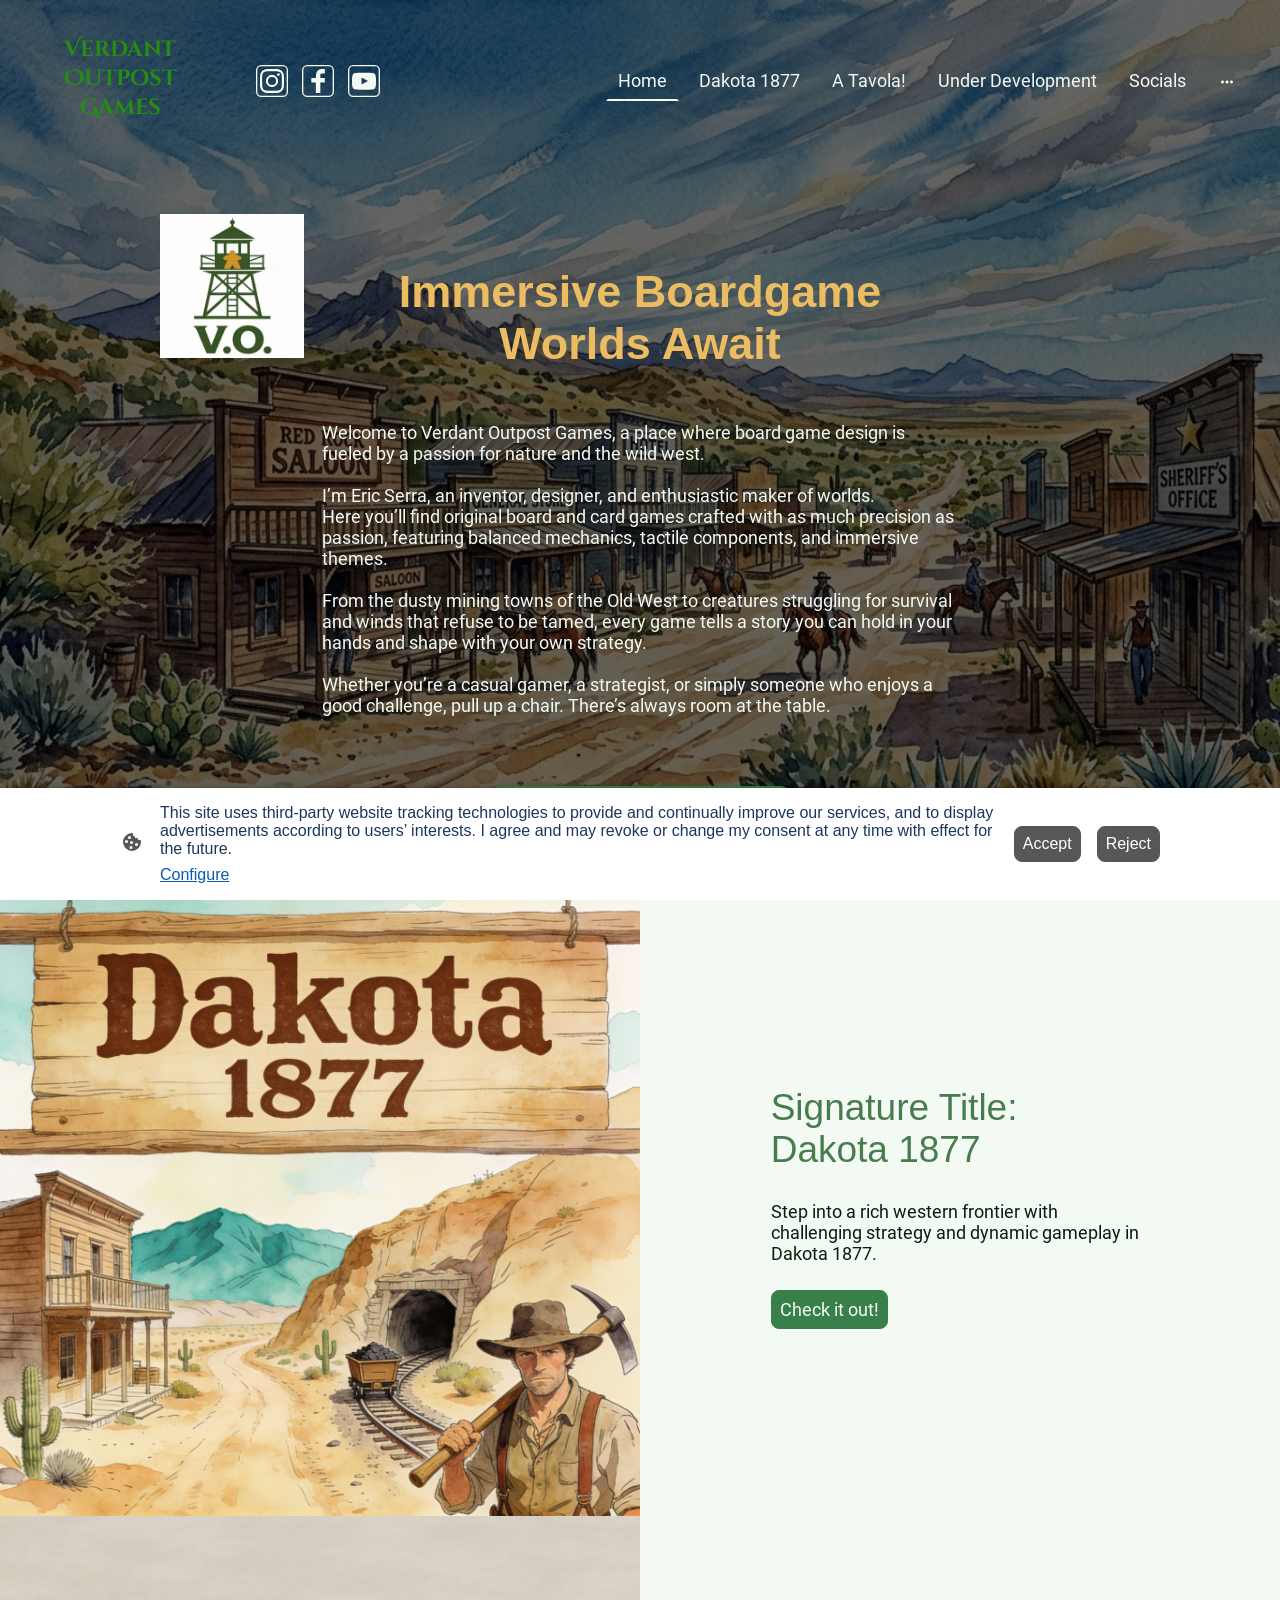
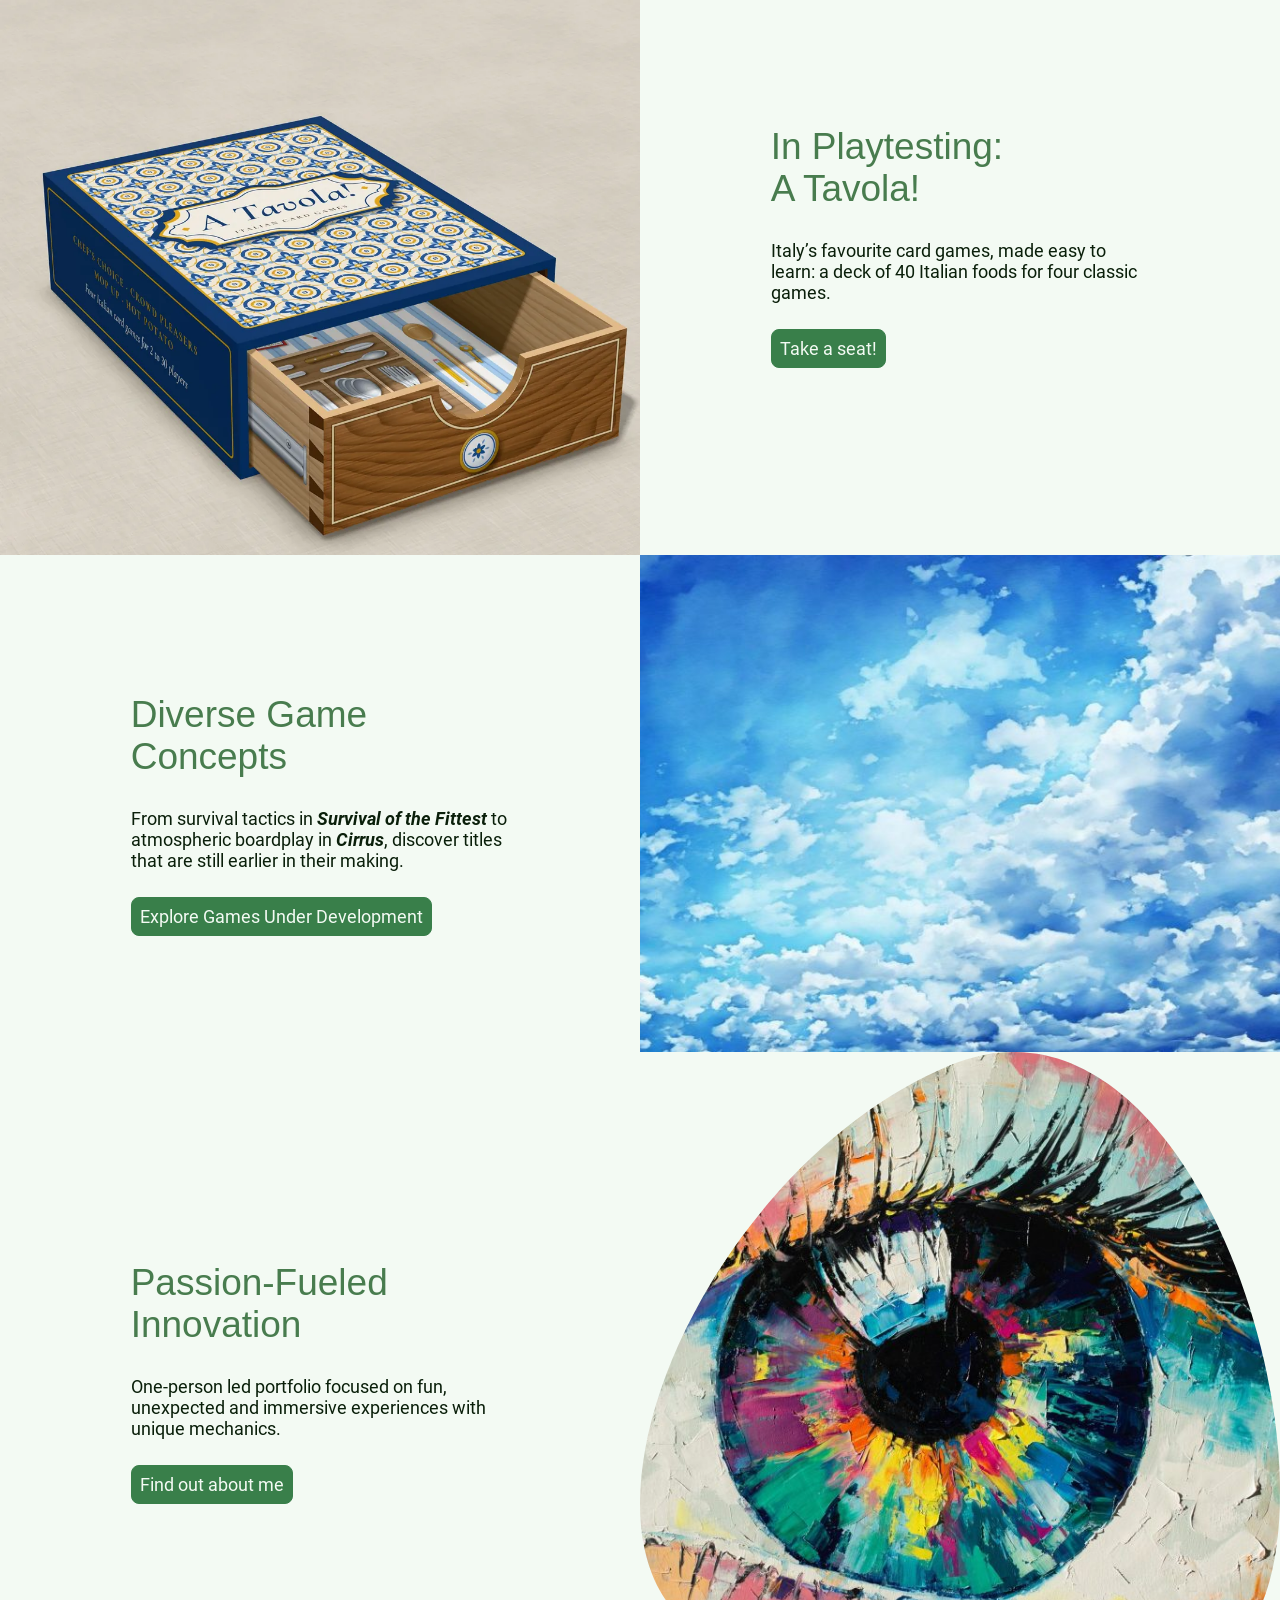
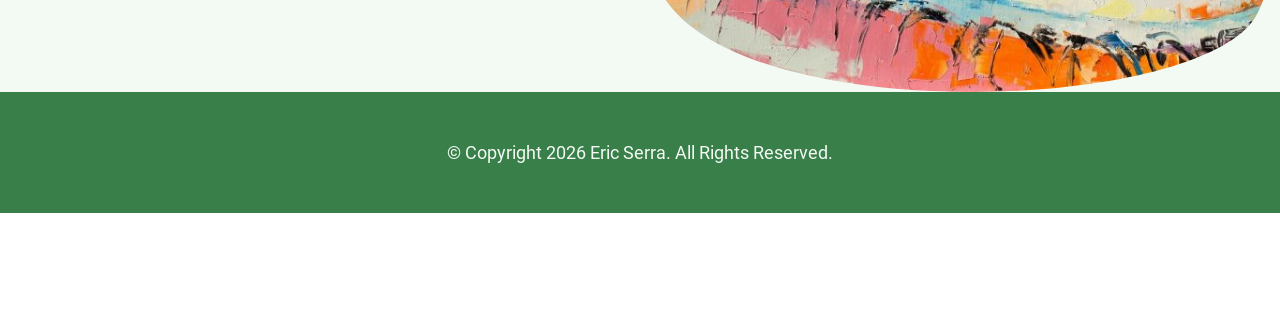
==== commit 63a90359: "Build out the A Tavola! page Replaces the Coming Soon placeholder with an overview: what the deck is" ====
--- a/index.html
+++ b/index.html
@@ -60,7 +60,7 @@
 	<!-- #root -->
 <div id="root">
 <link rel="preload" as="image" imagesrcset="wp-content/uploads/go-x/u/b1674737-ef24-41eb-8ea8-cbc4cca74434/l0,t0,w808,h808/image-160x160.png 160w,wp-content/uploads/go-x/u/b1674737-ef24-41eb-8ea8-cbc4cca74434/l0,t0,w808,h808/image-228x228.png 228w,wp-content/uploads/go-x/u/b1674737-ef24-41eb-8ea8-cbc4cca74434/l0,t0,w808,h808/image-128x128.png 128w,wp-content/uploads/go-x/u/b1674737-ef24-41eb-8ea8-cbc4cca74434/l0,t0,w808,h808/image-768x768.png 768w,wp-content/uploads/go-x/u/b1674737-ef24-41eb-8ea8-cbc4cca74434/l0,t0,w808,h808/image-375x375.png 375w" imagesizes="(min-width: 1024px) 160px,(min-width: 960px) 160px,(min-width: 768px) 17vw,(min-width: 0px) 100vw"/><link rel="preload" as="image" imagesrcset="wp-content/uploads/go-x/u/f3535116-185b-4951-96fb-47c181d89907/l0,t0,w2000,h2000/image-1366x1366.png 1366w,wp-content/uploads/go-x/u/f3535116-185b-4951-96fb-47c181d89907/l0,t0,w2000,h2000/image-960x960.png 960w,wp-content/uploads/go-x/u/f3535116-185b-4951-96fb-47c181d89907/l0,t0,w2000,h2000/image-683x683.png 683w,wp-content/uploads/go-x/u/f3535116-185b-4951-96fb-47c181d89907/l0,t0,w2000,h2000/image-384x384.png 384w,wp-content/uploads/go-x/u/f3535116-185b-4951-96fb-47c181d89907/l0,t0,w2000,h2000/image-768x768.png 768w,wp-content/uploads/go-x/u/f3535116-185b-4951-96fb-47c181d89907/l0,t0,w2000,h2000/image-375x375.png 375w" imagesizes="(min-width: 1024px) 50vw,(min-width: 768px) 50vw,(min-width: 0px) 100vw"/><link rel="preload" as="image" imagesrcset="wp-content/uploads/go-x/u/ed4c9520-d0aa-485f-902b-375881a47c85/l0,t0,w1022,h796/image.jpg 1022w,wp-content/uploads/go-x/u/ed4c9520-d0aa-485f-902b-375881a47c85/l0,t0,w1022,h796/image-960x748.jpg 960w,wp-content/uploads/go-x/u/ed4c9520-d0aa-485f-902b-375881a47c85/l0,t0,w1022,h796/image-683x532.jpg 683w,wp-content/uploads/go-x/u/ed4c9520-d0aa-485f-902b-375881a47c85/l0,t0,w1022,h796/image-384x299.jpg 384w,wp-content/uploads/go-x/u/ed4c9520-d0aa-485f-902b-375881a47c85/l0,t0,w1022,h796/image-768x598.jpg 768w,wp-content/uploads/go-x/u/ed4c9520-d0aa-485f-902b-375881a47c85/l0,t0,w1022,h796/image-375x292.jpg 375w" imagesizes="(min-width: 1024px) 50vw,(min-width: 768px) 50vw,(min-width: 0px) 100vw"/><link rel="preload" as="image" imagesrcset="wp-content/uploads/go-x/u/22cba1f9-14cd-44de-803b-f987fd9e38f4/l250,t0,w1500,h1500/image-1366x1366.jpg 1366w,wp-content/uploads/go-x/u/22cba1f9-14cd-44de-803b-f987fd9e38f4/l250,t0,w1500,h1500/image-960x960.jpg 960w,wp-content/uploads/go-x/u/22cba1f9-14cd-44de-803b-f987fd9e38f4/l250,t0,w1500,h1500/image-683x683.jpg 683w,wp-content/uploads/go-x/u/22cba1f9-14cd-44de-803b-f987fd9e38f4/l250,t0,w1500,h1500/image-384x384.jpg 384w,wp-content/uploads/go-x/u/22cba1f9-14cd-44de-803b-f987fd9e38f4/l250,t0,w1500,h1500/image-768x768.jpg 768w,wp-content/uploads/go-x/u/22cba1f9-14cd-44de-803b-f987fd9e38f4/l250,t0,w1500,h1500/image-375x375.jpg 375w" imagesizes="(min-width: 1024px) 50vw,(min-width: 768px) 50vw,(min-width: 0px) 100vw"/><!-- wp:go-x/page {"classes":"page-root","styles":{"u002du002dpage-background-color":"#F3FAF3","u002du002dpage-color":"#0A1F0A","u002du002dtheme-fonts-pair-body-sizes-large-body-size":"18px","u002du002dtheme-fonts-pair-body-sizes-large-button-size":"18px","u002du002dtheme-fonts-pair-body-sizes-small-body-size":"14px","u002du002dtheme-fonts-pair-body-sizes-small-button-size":"14px","u002du002dtheme-fonts-pair-body-sizes-medium-body-size":"16px","u002du002dtheme-fonts-pair-body-sizes-medium-button-size":"16px","u002du002dtheme-fonts-pair-body-family":"Roboto","u002du002dtheme-fonts-pair-heading-sizes-large-h1-size":"45px","u002du002dtheme-fonts-pair-heading-sizes-large-h2-size":"37px","u002du002dtheme-fonts-pair-heading-sizes-large-h3-size":"31px","u002du002dtheme-fonts-pair-heading-sizes-large-h4-size":"26px","u002du002dtheme-fonts-pair-heading-sizes-large-h5-size":"22px","u002du002dtheme-fonts-pair-heading-sizes-large-h6-size":"18px","u002du002dtheme-fonts-pair-heading-sizes-small-h1-size":"35px","u002du002dtheme-fonts-pair-heading-sizes-small-h2-size":"29px","u002du002dtheme-fonts-pair-heading-sizes-small-h3-size":"24px","u002du002dtheme-fonts-pair-heading-sizes-small-h4-size":"20px","u002du002dtheme-fonts-pair-heading-sizes-small-h5-size":"16px","u002du002dtheme-fonts-pair-heading-sizes-small-h6-size":"14px","u002du002dtheme-fonts-pair-heading-sizes-medium-h1-size":"40px","u002du002dtheme-fonts-pair-heading-sizes-medium-h2-size":"33px","u002du002dtheme-fonts-pair-heading-sizes-medium-h3-size":"28px","u002du002dtheme-fonts-pair-heading-sizes-medium-h4-size":"23px","u002du002dtheme-fonts-pair-heading-sizes-medium-h5-size":"19px","u002du002dtheme-fonts-pair-heading-sizes-medium-h6-size":"16px","u002du002dtheme-fonts-pair-heading-family":"Arial","u002du002dtheme-fonts-sizeType":"large","u002du002dtheme-colors-palette-dark":"#0A1F0A","u002du002dtheme-colors-palette-type":"custom","u002du002dtheme-colors-palette-light":"#F3FAF3","u002du002dtheme-colors-palette-accent1":"#397F4A","u002du002dtheme-colors-palette-accent2":"#ebbc61","u002du002dtheme-colors-palette-accent3":"#63A76A","u002du002dtheme-colors-contrast":"high","u002du002dtheme-colors-variation":"1px","u002du002dtheme-colors-luminosity":"light","u002du002dtheme-colors-availablePalettes-0-dark":"#0A1F0A","u002du002dtheme-colors-availablePalettes-0-type":"custom","u002du002dtheme-colors-availablePalettes-0-light":"#F3FAF3","u002du002dtheme-colors-availablePalettes-0-accent1":"#397F4A","u002du002dtheme-colors-availablePalettes-0-accent2":"#ebbc61","u002du002dtheme-colors-availablePalettes-0-accent3":"#63A76A","u002du002dtheme-spacing-type":"medium","u002du002dtheme-spacing-unit":"8px","u002du002dtheme-spacing-units-large":"16px","u002du002dtheme-spacing-units-small":"4px","u002du002dtheme-spacing-units-medium":"8px","u002du002dtheme-geometry-set-name":"rectangle","u002du002dtheme-geometry-set-homepagePattern-footer-0-image-name":"rectangle","u002du002dtheme-geometry-set-homepagePattern-footer-0-section-name":"rectangle","u002du002dtheme-geometry-set-homepagePattern-header-0-image-name":"rectangle","u002du002dtheme-geometry-set-homepagePattern-header-0-section-name":"rectangle","u002du002dtheme-geometry-set-homepagePattern-content-0-image-name":"rectangle","u002du002dtheme-geometry-set-homepagePattern-content-0-section-name":"rectangle","u002du002dtheme-geometry-set-contentpagePattern-footer-0-image-name":"rectangle","u002du002dtheme-geometry-set-contentpagePattern-footer-0-section-name":"rectangle","u002du002dtheme-geometry-set-contentpagePattern-header-0-image-name":"rectangle","u002du002dtheme-geometry-set-contentpagePattern-header-0-section-name":"rectangle","u002du002dtheme-geometry-set-contentpagePattern-content-0-image-name":"rectangle","u002du002dtheme-geometry-set-contentpagePattern-content-0-section-name":"rectangle","u002du002dtheme-geometry-lastUpdated":"0px","u002du002dtheme-customColors-0":"#6c3602","u002du002dtheme-customColors-1":"#9eff9e","u002du002dtheme-customColors-2":"#000000","u002du002dheading-color-h1":"#487c4e","u002du002dfont-family-h1":"Arial","u002du002dfont-size-h1":"45px","u002du002dfont-weight-h1":"normal","u002du002dword-wrap-h1":"break-word","u002du002doverflow-wrap-h1":"break-word","u002du002dfont-style-h1":"normal","u002du002dtext-decoration-h1":"none","u002du002dletter-spacing-h1":"normal","u002du002dline-height-h1":"normal","u002du002dtext-transform-h1":"none","u002du002dtablet-font-downscale-h1":0.875,"u002du002dmobile-font-downscale-h1":0.875,"u002du002dheading-color-h2":"#487c4e","u002du002dfont-family-h2":"Arial","u002du002dfont-size-h2":"37px","u002du002dfont-weight-h2":"normal","u002du002dword-wrap-h2":"break-word","u002du002doverflow-wrap-h2":"break-word","u002du002dfont-style-h2":"normal","u002du002dtext-decoration-h2":"none","u002du002dletter-spacing-h2":"normal","u002du002dline-height-h2":"normal","u002du002dtext-transform-h2":"none","u002du002dtablet-font-downscale-h2":0.875,"u002du002dmobile-font-downscale-h2":0.875,"u002du002dheading-color-h3":"#487c4e","u002du002dfont-family-h3":"Arial","u002du002dfont-size-h3":"31px","u002du002dfont-weight-h3":"normal","u002du002dword-wrap-h3":"break-word","u002du002doverflow-wrap-h3":"break-word","u002du002dfont-style-h3":"normal","u002du002dtext-decoration-h3":"none","u002du002dletter-spacing-h3":"normal","u002du002dline-height-h3":"normal","u002du002dtext-transform-h3":"none","u002du002dtablet-font-downscale-h3":0.875,"u002du002dmobile-font-downscale-h3":0.875,"u002du002dheading-color-h4":"#487c4e","u002du002dfont-family-h4":"Arial","u002du002dfont-size-h4":"26px","u002du002dfont-weight-h4":"normal","u002du002dword-wrap-h4":"break-word","u002du002doverflow-wrap-h4":"break-word","u002du002dfont-style-h4":"normal","u002du002dtext-decoration-h4":"none","u002du002dletter-spacing-h4":"normal","u002du002dline-height-h4":"normal","u002du002dtext-transform-h4":"none","u002du002dtablet-font-downscale-h4":0.875,"u002du002dmobile-font-downscale-h4":0.875,"u002du002dheading-color-h5":"#0A1F0A","u002du002dfont-family-h5":"Arial","u002du002dfont-size-h5":"22px","u002du002dfont-weight-h5":"normal","u002du002dword-wrap-h5":"break-word","u002du002doverflow-wrap-h5":"break-word","u002du002dfont-style-h5":"normal","u002du002dtext-decoration-h5":"none","u002du002dletter-spacing-h5":"normal","u002du002dline-height-h5":"normal","u002du002dtext-transform-h5":"none","u002du002dtablet-font-downscale-h5":0.875,"u002du002dmobile-font-downscale-h5":0.875,"u002du002dheading-color-h6":"#0A1F0A","u002du002dfont-family-h6":"Arial","u002du002dfont-size-h6":"18px","u002du002dfont-weight-h6":"normal","u002du002dword-wrap-h6":"break-word","u002du002doverflow-wrap-h6":"break-word","u002du002dfont-style-h6":"normal","u002du002dtext-decoration-h6":"none","u002du002dletter-spacing-h6":"normal","u002du002dline-height-h6":"normal","u002du002dtext-transform-h6":"none","u002du002dtablet-font-downscale-h6":0.875,"u002du002dmobile-font-downscale-h6":0.875,"u002du002dtext-container-color":"#0A1F0A","u002du002dtext-container-anchor-color":"#487c4e","u002du002dfont-family":"Roboto","u002du002dfont-size":"18px","u002du002dfont-weight":"normal","u002du002dword-wrap":"break-word","u002du002doverflow-wrap":"break-word","u002du002dfont-style":"normal","u002du002dtext-decoration":"none","u002du002dletter-spacing":"normal","u002du002dline-height":"normal","u002du002dtext-transform":"none","u002du002dtablet-font-downscale":0.875,"u002du002dmobile-font-downscale":0.875}} --><div id="page-root" style="--page-background-color:#F3FAF3;--page-color:#0A1F0A;--theme-fonts-pair-body-sizes-large-body-size:18px;--theme-fonts-pair-body-sizes-large-button-size:18px;--theme-fonts-pair-body-sizes-small-body-size:14px;--theme-fonts-pair-body-sizes-small-button-size:14px;--theme-fonts-pair-body-sizes-medium-body-size:16px;--theme-fonts-pair-body-sizes-medium-button-size:16px;--theme-fonts-pair-body-family:Roboto;--theme-fonts-pair-heading-sizes-large-h1-size:45px;--theme-fonts-pair-heading-sizes-large-h2-size:37px;--theme-fonts-pair-heading-sizes-large-h3-size:31px;--theme-fonts-pair-heading-sizes-large-h4-size:26px;--theme-fonts-pair-heading-sizes-large-h5-size:22px;--theme-fonts-pair-heading-sizes-large-h6-size:18px;--theme-fonts-pair-heading-sizes-small-h1-size:35px;--theme-fonts-pair-heading-sizes-small-h2-size:29px;--theme-fonts-pair-heading-sizes-small-h3-size:24px;--theme-fonts-pair-heading-sizes-small-h4-size:20px;--theme-fonts-pair-heading-sizes-small-h5-size:16px;--theme-fonts-pair-heading-sizes-small-h6-size:14px;--theme-fonts-pair-heading-sizes-medium-h1-size:40px;--theme-fonts-pair-heading-sizes-medium-h2-size:33px;--theme-fonts-pair-heading-sizes-medium-h3-size:28px;--theme-fonts-pair-heading-sizes-medium-h4-size:23px;--theme-fonts-pair-heading-sizes-medium-h5-size:19px;--theme-fonts-pair-heading-sizes-medium-h6-size:16px;--theme-fonts-pair-heading-family:Arial;--theme-fonts-sizeType:large;--theme-colors-palette-dark:#0A1F0A;--theme-colors-palette-type:custom;--theme-colors-palette-light:#F3FAF3;--theme-colors-palette-accent1:#397F4A;--theme-colors-palette-accent2:#ebbc61;--theme-colors-palette-accent3:#63A76A;--theme-colors-contrast:high;--theme-colors-variation:1px;--theme-colors-luminosity:light;--theme-colors-availablePalettes-0-dark:#0A1F0A;--theme-colors-availablePalettes-0-type:custom;--theme-colors-availablePalettes-0-light:#F3FAF3;--theme-colors-availablePalettes-0-accent1:#397F4A;--theme-colors-availablePalettes-0-accent2:#ebbc61;--theme-colors-availablePalettes-0-accent3:#63A76A;--theme-spacing-type:medium;--theme-spacing-unit:8px;--theme-spacing-units-large:16px;--theme-spacing-units-small:4px;--theme-spacing-units-medium:8px;--theme-geometry-set-name:rectangle;--theme-geometry-set-homepagePattern-footer-0-image-name:rectangle;--theme-geometry-set-homepagePattern-footer-0-section-name:rectangle;--theme-geometry-set-homepagePattern-header-0-image-name:rectangle;--theme-geometry-set-homepagePattern-header-0-section-name:rectangle;--theme-geometry-set-homepagePattern-content-0-image-name:rectangle;--theme-geometry-set-homepagePattern-content-0-section-name:rectangle;--theme-geometry-set-contentpagePattern-footer-0-image-name:rectangle;--theme-geometry-set-contentpagePattern-footer-0-section-name:rectangle;--theme-geometry-set-contentpagePattern-header-0-image-name:rectangle;--theme-geometry-set-contentpagePattern-header-0-section-name:rectangle;--theme-geometry-set-contentpagePattern-content-0-image-name:rectangle;--theme-geometry-set-contentpagePattern-content-0-section-name:rectangle;--theme-geometry-lastUpdated:0px;--theme-customColors-0:#6c3602;--theme-customColors-1:#9eff9e;--theme-customColors-2:#000000;--heading-color-h1:#487c4e;--font-family-h1:Arial;--font-size-h1:45px;--font-weight-h1:normal;--word-wrap-h1:break-word;--overflow-wrap-h1:break-word;--font-style-h1:normal;--text-decoration-h1:none;--letter-spacing-h1:normal;--line-height-h1:normal;--text-transform-h1:none;--tablet-font-downscale-h1:0.875;--mobile-font-downscale-h1:0.875;--heading-color-h2:#487c4e;--font-family-h2:Arial;--font-size-h2:37px;--font-weight-h2:normal;--word-wrap-h2:break-word;--overflow-wrap-h2:break-word;--font-style-h2:normal;--text-decoration-h2:none;--letter-spacing-h2:normal;--line-height-h2:normal;--text-transform-h2:none;--tablet-font-downscale-h2:0.875;--mobile-font-downscale-h2:0.875;--heading-color-h3:#487c4e;--font-family-h3:Arial;--font-size-h3:31px;--font-weight-h3:normal;--word-wrap-h3:break-word;--overflow-wrap-h3:break-word;--font-style-h3:normal;--text-decoration-h3:none;--letter-spacing-h3:normal;--line-height-h3:normal;--text-transform-h3:none;--tablet-font-downscale-h3:0.875;--mobile-font-downscale-h3:0.875;--heading-color-h4:#487c4e;--font-family-h4:Arial;--font-size-h4:26px;--font-weight-h4:normal;--word-wrap-h4:break-word;--overflow-wrap-h4:break-word;--font-style-h4:normal;--text-decoration-h4:none;--letter-spacing-h4:normal;--line-height-h4:normal;--text-transform-h4:none;--tablet-font-downscale-h4:0.875;--mobile-font-downscale-h4:0.875;--heading-color-h5:#0A1F0A;--font-family-h5:Arial;--font-size-h5:22px;--font-weight-h5:normal;--word-wrap-h5:break-word;--overflow-wrap-h5:break-word;--font-style-h5:normal;--text-decoration-h5:none;--letter-spacing-h5:normal;--line-height-h5:normal;--text-transform-h5:none;--tablet-font-downscale-h5:0.875;--mobile-font-downscale-h5:0.875;--heading-color-h6:#0A1F0A;--font-family-h6:Arial;--font-size-h6:18px;--font-weight-h6:normal;--word-wrap-h6:break-word;--overflow-wrap-h6:break-word;--font-style-h6:normal;--text-decoration-h6:none;--letter-spacing-h6:normal;--line-height-h6:normal;--text-transform-h6:none;--tablet-font-downscale-h6:0.875;--mobile-font-downscale-h6:0.875;--text-container-color:#0A1F0A;--text-container-anchor-color:#487c4e;--font-family:Roboto;--font-size:18px;--font-weight:normal;--word-wrap:break-word;--overflow-wrap:break-word;--font-style:normal;--text-decoration:none;--letter-spacing:normal;--line-height:normal;--text-transform:none;--tablet-font-downscale:0.875;--mobile-font-downscale:0.875" class="page-root"><!-- wp:go-x/section {"section":{"id":"ef044e99-2e2e-4c7a-9b6e-9155d185d29c"},"rootClasses":"section section-root animated-element section-overlaps section-sticky section-geometry section-geometry-rectangle","rootProps":{"data-zone-type":"header"},"bgClasses":"section-inner section-edge18Inner","contentClasses":"section-content","usedGeometryAttr":"rectangle","sectionSettingsStyles":{"backgroundColor":"#0A1F0A","color":"#F3FAF3","backgroundImage":"linear-gradient(rgba(0, 0, 0, 0.6), rgba(0, 0, 0, 0.6)), url('wp-content/uploads/go-x/u/53798fca-54f7-48b2-a604-a15d59b68792/image.png')","backgroundSize":"cover","backgroundRepeat":"no-repeat","backgroundPosition":"50% 50%","backgroundAttachment":"fixed","opacity":0},"styles":{"u002du002dheading-color-h1":"#63A76A","u002du002dfont-family-h1":"Arial","u002du002dfont-size-h1":"45px","u002du002dfont-weight-h1":"normal","u002du002dword-wrap-h1":"break-word","u002du002doverflow-wrap-h1":"break-word","u002du002dfont-style-h1":"normal","u002du002dtext-decoration-h1":"none","u002du002dletter-spacing-h1":"normal","u002du002dline-height-h1":"normal","u002du002dtext-transform-h1":"none","u002du002dtablet-font-downscale-h1":0.875,"u002du002dmobile-font-downscale-h1":0.875,"u002du002dheading-color-h2":"#63A76A","u002du002dfont-family-h2":"Arial","u002du002dfont-size-h2":"37px","u002du002dfont-weight-h2":"normal","u002du002dword-wrap-h2":"break-word","u002du002doverflow-wrap-h2":"break-word","u002du002dfont-style-h2":"normal","u002du002dtext-decoration-h2":"none","u002du002dletter-spacing-h2":"normal","u002du002dline-height-h2":"normal","u002du002dtext-transform-h2":"none","u002du002dtablet-font-downscale-h2":0.875,"u002du002dmobile-font-downscale-h2":0.875,"u002du002dheading-color-h3":"#63A76A","u002du002dfont-family-h3":"Arial","u002du002dfont-size-h3":"31px","u002du002dfont-weight-h3":"normal","u002du002dword-wrap-h3":"break-word","u002du002doverflow-wrap-h3":"break-word","u002du002dfont-style-h3":"normal","u002du002dtext-decoration-h3":"none","u002du002dletter-spacing-h3":"normal","u002du002dline-height-h3":"normal","u002du002dtext-transform-h3":"none","u002du002dtablet-font-downscale-h3":0.875,"u002du002dmobile-font-downscale-h3":0.875,"u002du002dheading-color-h4":"#63A76A","u002du002dfont-family-h4":"Arial","u002du002dfont-size-h4":"26px","u002du002dfont-weight-h4":"normal","u002du002dword-wrap-h4":"break-word","u002du002doverflow-wrap-h4":"break-word","u002du002dfont-style-h4":"normal","u002du002dtext-decoration-h4":"none","u002du002dletter-spacing-h4":"normal","u002du002dline-height-h4":"normal","u002du002dtext-transform-h4":"none","u002du002dtablet-font-downscale-h4":0.875,"u002du002dmobile-font-downscale-h4":0.875,"u002du002dheading-color-h5":"#F3FAF3","u002du002dfont-family-h5":"Arial","u002du002dfont-size-h5":"22px","u002du002dfont-weight-h5":"normal","u002du002dword-wrap-h5":"break-word","u002du002doverflow-wrap-h5":"break-word","u002du002dfont-style-h5":"normal","u002du002dtext-decoration-h5":"none","u002du002dletter-spacing-h5":"normal","u002du002dline-height-h5":"normal","u002du002dtext-transform-h5":"none","u002du002dtablet-font-downscale-h5":0.875,"u002du002dmobile-font-downscale-h5":0.875,"u002du002dheading-color-h6":"#F3FAF3","u002du002dfont-family-h6":"Arial","u002du002dfont-size-h6":"18px","u002du002dfont-weight-h6":"normal","u002du002dword-wrap-h6":"break-word","u002du002doverflow-wrap-h6":"break-word","u002du002dfont-style-h6":"normal","u002du002dtext-decoration-h6":"none","u002du002dletter-spacing-h6":"normal","u002du002dline-height-h6":"normal","u002du002dtext-transform-h6":"none","u002du002dtablet-font-downscale-h6":0.875,"u002du002dmobile-font-downscale-h6":0.875,"u002du002dtext-container-color":"#F3FAF3","u002du002dtext-container-anchor-color":"#63A76A","u002du002dfont-family":"Roboto","u002du002dfont-size":"18px","u002du002dfont-weight":"normal","u002du002dword-wrap":"break-word","u002du002doverflow-wrap":"break-word","u002du002dfont-style":"normal","u002du002dtext-decoration":"none","u002du002dletter-spacing":"normal","u002du002dline-height":"normal","u002du002dtext-transform":"none","u002du002dtablet-font-downscale":0.875,"u002du002dmobile-font-downscale":0.875,"u002du002dsection-geometry":"section-geometry-rectangle","zIndex":400,"u002du002dheader-height":"100%"}} --><header data-zone-type="header" class="section section-root animated-element section-overlaps section-sticky section-geometry section-geometry-rectangle" data-shape="rectangle" style="--heading-color-h1:#63A76A;--font-family-h1:Arial;--font-size-h1:45px;--font-weight-h1:normal;--word-wrap-h1:break-word;--overflow-wrap-h1:break-word;--font-style-h1:normal;--text-decoration-h1:none;--letter-spacing-h1:normal;--line-height-h1:normal;--text-transform-h1:none;--tablet-font-downscale-h1:0.875;--mobile-font-downscale-h1:0.875;--heading-color-h2:#63A76A;--font-family-h2:Arial;--font-size-h2:37px;--font-weight-h2:normal;--word-wrap-h2:break-word;--overflow-wrap-h2:break-word;--font-style-h2:normal;--text-decoration-h2:none;--letter-spacing-h2:normal;--line-height-h2:normal;--text-transform-h2:none;--tablet-font-downscale-h2:0.875;--mobile-font-downscale-h2:0.875;--heading-color-h3:#63A76A;--font-family-h3:Arial;--font-size-h3:31px;--font-weight-h3:normal;--word-wrap-h3:break-word;--overflow-wrap-h3:break-word;--font-style-h3:normal;--text-decoration-h3:none;--letter-spacing-h3:normal;--line-height-h3:normal;--text-transform-h3:none;--tablet-font-downscale-h3:0.875;--mobile-font-downscale-h3:0.875;--heading-color-h4:#63A76A;--font-family-h4:Arial;--font-size-h4:26px;--font-weight-h4:normal;--word-wrap-h4:break-word;--overflow-wrap-h4:break-word;--font-style-h4:normal;--text-decoration-h4:none;--letter-spacing-h4:normal;--line-height-h4:normal;--text-transform-h4:none;--tablet-font-downscale-h4:0.875;--mobile-font-downscale-h4:0.875;--heading-color-h5:#F3FAF3;--font-family-h5:Arial;--font-size-h5:22px;--font-weight-h5:normal;--word-wrap-h5:break-word;--overflow-wrap-h5:break-word;--font-style-h5:normal;--text-decoration-h5:none;--letter-spacing-h5:normal;--line-height-h5:normal;--text-transform-h5:none;--tablet-font-downscale-h5:0.875;--mobile-font-downscale-h5:0.875;--heading-color-h6:#F3FAF3;--font-family-h6:Arial;--font-size-h6:18px;--font-weight-h6:normal;--word-wrap-h6:break-word;--overflow-wrap-h6:break-word;--font-style-h6:normal;--text-decoration-h6:none;--letter-spacing-h6:normal;--line-height-h6:normal;--text-transform-h6:none;--tablet-font-downscale-h6:0.875;--mobile-font-downscale-h6:0.875;--text-container-color:#F3FAF3;--text-container-anchor-color:#63A76A;--font-family:Roboto;--font-size:18px;--font-weight:normal;--word-wrap:break-word;--overflow-wrap:break-word;--font-style:normal;--text-decoration:none;--letter-spacing:normal;--line-height:normal;--text-transform:none;--tablet-font-downscale:0.875;--mobile-font-downscale:0.875;--section-geometry:section-geometry-rectangle;z-index:400;--header-height:100%"><div style="background-color:#0A1F0A;color:#F3FAF3;background-image:linear-gradient(rgba(0, 0, 0, 0.6), rgba(0, 0, 0, 0.6)), url('wp-content/uploads/go-x/u/53798fca-54f7-48b2-a604-a15d59b68792/image.png');background-size:cover;background-repeat:no-repeat;background-position:50% 50%;background-attachment:fixed;opacity:0" class="section-inner section-edge18Inner" data-styled-section-id="ef044e99-2e2e-4c7a-9b6e-9155d185d29c"></div><div class="section-inner-width section-inner-width-large" style="--section-small-width:960px;--section-medium-width:1280px;--section-large-width:1920px"><div class="section-content"><!-- wp:go-x/row {"topLevel":true,"classes":{"root":"grid-row-root","hasRows":"grid-row-has-rows","hasColumns":"grid-row-has-columns","nonFullWidth":"grid-row-non-full-width","topLevel":"grid-row-top-level","fullWidth":"grid-row-full-width","custom":"grid-row-custom","customClassName":"grid-row-e661210a-b60e-4b3f-a02e-2e31887b0261"},"rootProps":{},"hasRows":true,"styles":{"u002du002dgrid-row-no-full-width":"960px","u002du002dgrid-row-full-width":"1920px","u002du002dgrid-row-spacing-unit":"8px","u002du002dgrid-row-top-level-padding":"16px","u002du002dgrid-row-top-level-padding-lg":"8px"}} --><div class="grid-row-root grid-row-has-rows grid-row-top-level grid-row-e661210a-b60e-4b3f-a02e-2e31887b0261" data-top-level="true" style="--grid-row-no-full-width:960px;--grid-row-full-width:1920px;--grid-row-spacing-unit:8px;--grid-row-top-level-padding:16px;--grid-row-top-level-padding-lg:8px"><!-- wp:go-x/row {"fullWidth":false,"classes":{"root":"grid-row-root","hasRows":"grid-row-has-rows","hasColumns":"grid-row-has-columns","nonFullWidth":"grid-row-non-full-width","topLevel":"grid-row-top-level","fullWidth":"grid-row-full-width","custom":"grid-row-custom","customClassName":"grid-row-109fac70-ec43-4983-b84d-96f145f53787"},"rootProps":{},"hasRows":false,"styles":{"display":"flex","flexFlow":"row","alignItems":"center","u002du002dgrid-row-no-full-width":"960px","u002du002dgrid-row-full-width":"1920px","u002du002dgrid-row-spacing-unit":"8px","u002du002dgrid-row-top-level-padding":"16px","u002du002dgrid-row-top-level-padding-lg":"8px"}} --><div class="grid-row-root grid-row-has-columns grid-row-109fac70-ec43-4983-b84d-96f145f53787" style="display:flex;flex-flow:row;align-items:center;--grid-row-no-full-width:960px;--grid-row-full-width:1920px;--grid-row-spacing-unit:8px;--grid-row-top-level-padding:16px;--grid-row-top-level-padding-lg:8px"><!-- wp:go-x/column {"classes":{"root":"grid-column-root","custom":"grid-column-custom","spacing":"grid-column-spacing","animatedElement":"animated-element","animationClass":"","customClassName":"grid-column-9713bab4-4da8-4889-9c18-44d0d62156d1"},"size":{"small":6,"medium":3,"large":2},"rootProps":{},"styles":{"flexFlow":"row","alignItems":"center","u002du002dgrid-column-spacing-unit":"8px","u002du002dgrid-column-vertical-spacing":"16px"}} --><div class="grid-column-root grid-column-small-6 grid-column-medium-3 grid-column-large-2 grid-column-9713bab4-4da8-4889-9c18-44d0d62156d1 animated-element" style="flex-flow:row;align-items:center;--grid-column-spacing-unit:8px;--grid-column-vertical-spacing:16px"><!-- wp:go-x/module-container {"classnames":"module-container-custom module-container-root","styles":{}} --><div class="module-container-custom module-container-root"><!-- wp:go-x/logo {"classes":{"imageContainer":"logo-image-container","image":"logo-image","text":"logo-text","level":"logo-text-level-5","link":"logo-link"},"payload":{"alt":"","type":"text","level":5,"origin":{"id":"logo-placeholder.png","type":"common","width":300,"height":300},"textStyle":{"horizontalAlign":"center"},"customFonts":["CinzelDecorative"],"textInnerHTML":"u003cspan class=u0022theming-basic-Green desktop-font-size-26u0022 style=u0022font-family:CinzelDecorative;u0022u003eu003cstrongu003eVerdant Outpost Gamesu003c/strongu003eu003c/spanu003e","textLogoDimension":{"width":230,"height":105}},"rootHeadingClass":"heading-root","themingContainerClass":"logo-5e765aec-e918-4b75-b4be-4928e28b4789","responsiveImageAttributes":{"src":"wp-content/uploads/go-x/u/logo-placeholder.png/image.jpg","srcSet":"wp-content/uploads/go-x/u/logo-placeholder.png/image.jpg 300w,wp-content/uploads/go-x/u/logo-placeholder.png/image-228x228.jpg 228w,wp-content/uploads/go-x/u/logo-placeholder.png/image-192x192.jpg 192w,wp-content/uploads/go-x/u/logo-placeholder.png/image-188x188.jpg 188w","sizes":"(min-width: 1024px) 17vw,(min-width: 768px) 25vw,(min-width: 0px) 50vw"},"customStyles":{"justifyContent":"flex-start"},"Img":"img","locale":"en-GB"} --><div style="justify-content:flex-start" class="logo-text heading-root logo-5e765aec-e918-4b75-b4be-4928e28b4789"><div><a href="./" class="logo-link" aria-label="Site logo"><svg width="100%" height="100%" viewBox="0 0 230 153" style="max-height:153px"><foreignObject x="0" y="0" width="230" height="153"><span class="logo-text-level-5" style="text-align:center;margin-block-start:24px;margin-block-end:24px"><span class="theming-basic-Green desktop-font-size-26" style="font-family:CinzelDecorative;"><strong>Verdant Outpost Games</strong></span></span></foreignObject></svg></a></div></div><!-- /wp:go-x/logo --></div><!-- /wp:go-x/module-container --></div><!-- /wp:go-x/column --><!-- wp:go-x/column {"classes":{"root":"grid-column-root","custom":"grid-column-custom","spacing":"grid-column-spacing","animatedElement":"animated-element","animationClass":""},"size":{"small":6,"medium":9,"large":10},"rootProps":{},"styles":{"u002du002dgrid-column-spacing-unit":"8px","u002du002dgrid-column-vertical-spacing":"16px"}} --><div class="grid-column-root grid-column-small-6 grid-column-medium-9 grid-column-large-10 animated-element" style="--grid-column-spacing-unit:8px;--grid-column-vertical-spacing:16px"><!-- wp:go-x/module-container {"classnames":"module-container-custom module-container-root module-container-1ebc2bbe-337c-4b11-a6e8-cc84129c9b44","styles":{"display":"flex","justifyContent":"flex-end"}} --><div style="display:flex;justify-content:flex-end" class="module-container-custom module-container-root module-container-1ebc2bbe-337c-4b11-a6e8-cc84129c9b44"><div class="vo-socials"><a href="https://www.instagram.com/verdant.outpost/" aria-label="Instagram" target="_blank" rel="noopener noreferrer"><svg xmlns="http://www.w3.org/2000/svg" width="32" height="32" viewBox="0 0 24 24"><g data-name="Rectangle 748" fill="none" stroke="currentColor" stroke-width="1"><rect width="24" height="24" rx="4" stroke="none"></rect><rect x="0.5" y="0.5" width="23" height="23" rx="3.5" fill="none"></rect></g><g transform="translate(3 3)"><path d="M144.227,206.2a4.589,4.589,0,0,0-2.629-2.629,6.568,6.568,0,0,0-2.184-.417c-.96-.042-1.266-.056-3.714-.056s-2.754.007-3.714.056a6.53,6.53,0,0,0-2.184.417,4.589,4.589,0,0,0-2.629,2.629,6.567,6.567,0,0,0-.417,2.184c-.042.96-.056,1.266-.056,3.714s.007,2.754.056,3.714a6.53,6.53,0,0,0,.417,2.184,4.589,4.589,0,0,0,2.629,2.629,6.567,6.567,0,0,0,2.184.417c.96.042,1.266.056,3.714.056s2.754-.007,3.714-.056a6.53,6.53,0,0,0,2.184-.417A4.589,4.589,0,0,0,144.227,218a6.567,6.567,0,0,0,.417-2.184c.042-.96.056-1.266.056-3.714s-.007-2.754-.056-3.714A6.53,6.53,0,0,0,144.227,206.2Zm-1.2,9.536a4.92,4.92,0,0,1-.313,1.669,2.788,2.788,0,0,1-.675,1.036,2.818,2.818,0,0,1-1.036.675,4.961,4.961,0,0,1-1.669.313c-.953.042-1.231.056-3.638.056s-2.692-.007-3.638-.056a4.92,4.92,0,0,1-1.669-.313,2.788,2.788,0,0,1-1.036-.675,2.818,2.818,0,0,1-.675-1.036,4.96,4.96,0,0,1-.313-1.669c-.042-.953-.056-1.238-.056-3.638s.007-2.692.056-3.638a4.919,4.919,0,0,1,.313-1.669,2.787,2.787,0,0,1,.675-1.036,2.817,2.817,0,0,1,1.036-.675,4.961,4.961,0,0,1,1.669-.313c.953-.042,1.238-.056,3.638-.056s2.692.007,3.638.056a4.92,4.92,0,0,1,1.669.313,2.787,2.787,0,0,1,1.036.675,2.818,2.818,0,0,1,.675,1.036,4.961,4.961,0,0,1,.313,1.669c.042.953.056,1.238.056,3.638S143.066,214.792,143.024,215.738Z" transform="translate(-126.7 -203.1)" fill="currentColor"></path><path d="M194.125,266a4.625,4.625,0,1,0,4.625,4.625A4.628,4.628,0,0,0,194.125,266Zm0,7.63a3,3,0,1,1,3-3A3.005,3.005,0,0,1,194.125,273.63Z" transform="translate(-185.132 -261.625)" fill="currentColor"></path><circle cx="1.078" cy="1.078" r="1.078" transform="translate(12.721 3.116)" fill="currentColor"></circle></g></svg></a><a href="https://www.facebook.com/people/Verdant-Outpost-Games/61590462296860/" aria-label="Facebook" target="_blank" rel="noopener noreferrer"><svg xmlns="http://www.w3.org/2000/svg" width="32" height="32" viewBox="0 0 24 24"><g data-name="Rectangle 740" fill="none" stroke="currentColor" stroke-width="1"><rect width="24" height="24" rx="4" stroke="none"></rect><rect x="0.5" y="0.5" width="23" height="23" rx="3.5" fill="none"></rect></g><path data-name="facebook" d="M13.75,10.75h3.375v3.375H13.75V22H10.375V14.125H7V10.75h3.375V9.338a6.377,6.377,0,0,1,1.258-3.951A4.05,4.05,0,0,1,14.767,4h2.358V7.375H14.762A1.011,1.011,0,0,0,13.75,8.386Z" transform="translate(0 -1)" fill="currentColor"></path></svg></a><a href="https://www.youtube.com/@verdant.outpost" aria-label="YouTube" target="_blank" rel="noopener noreferrer"><svg xmlns="http://www.w3.org/2000/svg" width="32" height="32" viewBox="0 0 24 24"><g data-name="Rectangle 749" fill="none" stroke="currentColor" stroke-width="1"><rect width="24" height="24" rx="4" stroke="none"></rect><rect x="0.5" y="0.5" width="23" height="23" rx="3.5" fill="none"></rect></g><path data-name="Youtube" d="M17.82,21.417a3.941,3.941,0,0,0-.715-1.8,2.561,2.561,0,0,0-1.8-.768c-2.519-.184-6.3-.184-6.3-.184H9s-3.778,0-6.3.184a2.562,2.562,0,0,0-1.8.768,3.938,3.938,0,0,0-.715,1.8A27.616,27.616,0,0,0,0,24.351v1.375A27.6,27.6,0,0,0,.18,28.66a3.937,3.937,0,0,0,.715,1.8,3.038,3.038,0,0,0,1.985.775c1.44.139,6.12.182,6.12.182s3.782-.006,6.3-.189a2.565,2.565,0,0,0,1.8-.768,3.941,3.941,0,0,0,.715-1.8A27.6,27.6,0,0,0,18,25.727V24.351A27.616,27.616,0,0,0,17.82,21.417ZM7.142,27.393V22.3L12,24.855Z" transform="translate(3 -12.834)" fill="currentColor"></path></svg></a></div><!-- wp:go-x/navigation {"classes":{"root":"navigation-root","item":"navigation-item","menuToggleTrigger":"navigation-menu-toggle-trigger","mobileIcons":"navigation-mobile-icons","mobileIcon":"navigation-mobile-icon","menuIcon":"navigation-menu-icon","menuIconWrapper":"navigation-menu-icon-wrapper","closeIcon":"navigation-close-icon","list":"navigation-list","menuItemWrapper":"navigation-menu-item-wrapper","itemSubpagesWrapper":"navigation-item-subpages-wrapper","moreItemWrapper":"navigation-more-item-wrapper","collapsibleSubpages":"navigation-collapsible-subpages","collapsibleSubpagesWrapper":"navigation-collapsible-subpages-wrapper","moreItem":"navigation-more-item","moreIcon":"navigation-more-icon","moreButton":"navigation-more-button","collapsibleSubpagesButton":"navigation-collapsible-subpages-button","listMore":"navigation-list-more","bgReplacer":"navigation-bg-replacer","selected":"navigation-selected","fillFilled":"navigation-fill-filled","fillOutline":"navigation-fill-outline","fillNone":"navigation-fill-none","shapeRound":"navigation-shape-round","shapeSquare":"navigation-shape-square","shapeSmooth":"navigation-shape-smooth","labelLarge":"navigation-label-large","labelMedium":"navigation-label-medium","labelSmall":"navigation-label-small","rootFooter":"navigation-root-footer","wrapper":"navigation-wrapper","vertical":"navigation-vertical","alignLeft":"navigation-align-left","alignRight":"navigation-align-right","itemVertical":"navigation-item-vertical","rootAlignLeft":"navigation-root-align-left","rootAlignRight":"navigation-root-align-right","rootAlignCenter":"navigation-root-align-center","listMoreCenter":"navigation-list-more-center","listMoreLeft":"navigation-list-more-left"},"inFooter":false,"inSection":false,"styles":{"u002du002dfont-family":"Roboto","u002du002dfont-size":"18px","u002du002dfont-weight":"normal","u002du002dword-wrap":"break-word","u002du002doverflow-wrap":"break-word","u002du002dfont-style":"normal","u002du002dtext-decoration":"none","u002du002dletter-spacing":"normal","u002du002dline-height":"normal","u002du002dtext-transform":"none","u002du002dtablet-font-downscale":0.875,"u002du002dmobile-font-downscale":0.875,"u002du002dnavigation-background-color":"#000000","u002du002dnavigation-background-color-active":"rgba(243, 250, 243, 0.1)","u002du002dnavigation-background-color-active-second":"rgba(243, 250, 243, 0.05)","u002du002dnavigation-color":"#F3FAF3","u002du002dnavigation-spacing":"16px","u002du002dnavigation-active-color":"#F3FAF3","u002du002dnavigation-contrast-color":"#0A1F0A","u002du002dnavigation-label-size":"18px","u002du002dnavigation-mobile-anchor-spacing":"12px","u002du002dsticky-overlaps-navigation-background-color":"#63A76A","u002du002dsticky-overlaps-navigation-color":"#0A1F0A","u002du002dsticky-overlaps-navigation-background-color-active":"rgba(255, 255, 255, 0.1)","u002du002dsticky-overlaps-navigation-background-color-active-second":"rgba(255, 255, 255, 0.05)","u002du002dsticky-overlaps-navigation-active-color":"#ffffff","u002du002dsticky-overlaps-navigation-contrast-color":"#0A1F0A","u002du002dsticky-social-colors":"#ffffff","u002du002dsticky-text-container-color":"#ffffff","u002du002dsticky-bg-image":"{u0022backgroundColoru0022:u0022#63A76Au0022,u0022coloru0022:u0022#F3FAF3u0022}","u002du002dsticky-heading-color-h1":"#ffffff","u002du002dsticky-heading-color-h2":"#ffffff","u002du002dsticky-heading-color-h3":"#ffffff","u002du002dsticky-heading-color-h4":"#ffffff","u002du002dsticky-heading-color-h5":"#ffffff","u002du002dsticky-heading-color-h6":"#ffffff","u002du002dsticky-theme-active":""},"payload":{"color":{"id":"light","type":"theme","color":"#e9e5e6"},"style":{"fill":"none","shape":"round"},"labelSize":"medium","navigationType":"Default","maxDisplayedItems":5,"customNavigationPages":[{"id":"cc384a43-9b09-4bba-82d9-e0b9e618878c","slug":"","type":"page","label":"Home","locale":"en-GB","children":[],"properties":null}]},"pages":[{"id":"cc384a43-9b09-4bba-82d9-e0b9e618878c","slug":"","type":"page","label":"Home","locale":"en-GB","children":[{"id":"dc5fa02a-bd41-4fa1-8c47-53fb5e087b79","slug":"dakota-1877","type":"page","label":"Dakota 1877","locale":"en-GB","children":[],"properties":{"type":null,"hidden":null,"slugGenerated":true}},{"id":"cb12bc8d-6c08-4719-9b48-6e5293de4fb5","slug":"a-tavola","type":"page","label":"A Tavola!","locale":"en-GB","properties":{"slugGenerated":true}},{"id":"0788b5d6-4752-4c8f-b1da-01507dc28743","slug":"under-development","type":"page","label":"Under Development","locale":"en-GB","children":[],"properties":{"type":null,"hidden":null,"slugGenerated":true}},{"id":"053c23a2-5629-4106-a057-629274732a19","slug":"socials","type":"page","label":"Socials","locale":"en-GB","children":null,"properties":{"type":null,"hidden":null,"slugGenerated":true}},{"id":"24ea35c2-dc83-4758-b1d8-61dc689bf1f8","slug":"about-us","type":"page","label":"About Us","locale":"en-GB","children":[],"properties":{"type":null,"hidden":null,"slugGenerated":true}},{"id":"ecd3c9df-a66e-4aa3-a47e-26089154da83","slug":"contact-us","type":"page","label":"Contact us","locale":"en-GB","children":[],"properties":{"type":null,"hidden":null,"slugGenerated":true}}],"properties":null},{"id":"dc5fa02a-bd41-4fa1-8c47-53fb5e087b79","slug":"dakota-1877","type":"page","label":"Dakota 1877","locale":"en-GB","children":[],"properties":{"type":null,"hidden":null,"slugGenerated":true}},{"id":"cb12bc8d-6c08-4719-9b48-6e5293de4fb5","slug":"a-tavola","type":"page","label":"A Tavola!","locale":"en-GB","properties":{"slugGenerated":true}},{"id":"0788b5d6-4752-4c8f-b1da-01507dc28743","slug":"under-development","type":"page","label":"Under Development","locale":"en-GB","children":[],"properties":{"type":null,"hidden":null,"slugGenerated":true}},{"id":"053c23a2-5629-4106-a057-629274732a19","slug":"socials","type":"page","label":"Socials","locale":"en-GB","children":null,"properties":{"type":null,"hidden":null,"slugGenerated":true}},{"id":"24ea35c2-dc83-4758-b1d8-61dc689bf1f8","slug":"about-us","type":"page","label":"About Us","locale":"en-GB","children":[],"properties":{"type":null,"hidden":null,"slugGenerated":true}},{"id":"ecd3c9df-a66e-4aa3-a47e-26089154da83","slug":"contact-us","type":"page","label":"Contact us","locale":"en-GB","children":[],"properties":{"type":null,"hidden":null,"slugGenerated":true}}],"selectedPageId":"cc384a43-9b09-4bba-82d9-e0b9e618878c","locale":"en-GB"} --><nav class="navigation-root navigation" style="--font-family:Roboto;--font-size:18px;--font-weight:normal;--word-wrap:break-word;--overflow-wrap:break-word;--font-style:normal;--text-decoration:none;--letter-spacing:normal;--line-height:normal;--text-transform:none;--tablet-font-downscale:0.875;--mobile-font-downscale:0.875;--navigation-background-color:#000000;--navigation-background-color-active:rgba(243, 250, 243, 0.1);--navigation-background-color-active-second:rgba(243, 250, 243, 0.05);--navigation-color:#F3FAF3;--navigation-spacing:16px;--navigation-active-color:#F3FAF3;--navigation-contrast-color:#0A1F0A;--navigation-label-size:18px;--navigation-mobile-anchor-spacing:12px;--sticky-overlaps-navigation-background-color:#63A76A;--sticky-overlaps-navigation-color:#0A1F0A;--sticky-overlaps-navigation-background-color-active:rgba(255, 255, 255, 0.1);--sticky-overlaps-navigation-background-color-active-second:rgba(255, 255, 255, 0.05);--sticky-overlaps-navigation-active-color:#ffffff;--sticky-overlaps-navigation-contrast-color:#0A1F0A;--sticky-social-colors:#ffffff;--sticky-text-container-color:#ffffff;--sticky-bg-image:{&quot;backgroundColor&quot;:&quot;#63A76A&quot;,&quot;color&quot;:&quot;#F3FAF3&quot;};--sticky-heading-color-h1:#ffffff;--sticky-heading-color-h2:#ffffff;--sticky-heading-color-h3:#ffffff;--sticky-heading-color-h4:#ffffff;--sticky-heading-color-h5:#ffffff;--sticky-heading-color-h6:#ffffff" aria-label="Header navigation"><label for="menuToggleTrigger" aria-label="menuToggleTrigger"></label><input id="menuToggleTrigger" type="checkbox" class="navigation-menu-toggle-trigger"/><div class="navigation-mobile-icons"><svg class="navigation-mobile-icon navigation-menu-icon" xmlns="http://www.w3.org/2000/svg" viewBox="0 0 48 48"><g transform="translate(-32 -27)"><rect width="48" height="6" transform="translate(32 34)"></rect><rect width="48" height="6" transform="translate(32 48)"></rect><rect width="48" height="6" transform="translate(32 62)"></rect></g></svg><svg class="navigation-mobile-icon navigation-close-icon" xmlns="http://www.w3.org/2000/svg" viewBox="0 0 48 48"><g transform="translate(20.464 -51.66) rotate(45)"><rect width="48" height="6" transform="translate(32 48)"></rect><rect width="48" height="6" transform="translate(53 75) rotate(-90)"></rect></g></svg></div><div class="navigation-list"><div class="navigation-menu-item-wrapper"><a data-page-id="cc384a43-9b09-4bba-82d9-e0b9e618878c" data-shop-page="false" data-shop-subpage-id="false" data-testid="NavigationModule/Page-" data-link-type="page" href="./" data-navigation-anchor="true" target="_self" rel="noreferrer" class="navigation-item navigation-selected navigation-fill-none navigation-shape-round navigation-label-medium"><span>Home </span></a><div class="navigation-collapsible-subpages-wrapper"><div class="navigation-collapsible-subpages"><a data-page-id="dc5fa02a-bd41-4fa1-8c47-53fb5e087b79" data-shop-page="false" data-shop-subpage-id="false" data-testid="NavigationModule/Subpage-dakota-1877" data-link-type="page" href="dakota-1877/" data-navigation-anchor="true" target="_self" rel="noreferrer" class="navigation-item navigation-fill-none navigation-shape-round navigation-label-medium"><span>Dakota 1877 </span></a><a data-page-id="cb12bc8d-6c08-4719-9b48-6e5293de4fb5" data-shop-page="false" data-shop-subpage-id="false" data-testid="NavigationModule/Subpage-a-tavola" data-link-type="page" href="a-tavola/" data-navigation-anchor="true" target="_self" rel="noreferrer" class="navigation-item navigation-fill-none navigation-shape-round navigation-label-medium"><span>A Tavola! </span></a><a data-page-id="0788b5d6-4752-4c8f-b1da-01507dc28743" data-shop-page="false" data-shop-subpage-id="false" data-testid="NavigationModule/Subpage-under-development" data-link-type="page" href="under-development/" data-navigation-anchor="true" target="_self" rel="noreferrer" class="navigation-item navigation-fill-none navigation-shape-round navigation-label-medium"><span>Under Development </span></a><a data-page-id="053c23a2-5629-4106-a057-629274732a19" data-shop-page="false" data-shop-subpage-id="false" data-testid="NavigationModule/Subpage-socials" data-link-type="page" href="socials/" data-navigation-anchor="true" target="_self" rel="noreferrer" class="navigation-item navigation-fill-none navigation-shape-round navigation-label-medium"><span>Socials </span></a><a data-page-id="24ea35c2-dc83-4758-b1d8-61dc689bf1f8" data-shop-page="false" data-shop-subpage-id="false" data-testid="NavigationModule/Subpage-about-us" data-link-type="page" href="about-us/" data-navigation-anchor="true" target="_self" rel="noreferrer" class="navigation-item navigation-fill-none navigation-shape-round navigation-label-medium"><span>About Us </span></a><a data-page-id="ecd3c9df-a66e-4aa3-a47e-26089154da83" data-shop-page="false" data-shop-subpage-id="false" data-testid="NavigationModule/Subpage-contact-us" data-link-type="page" href="contact-us/" data-navigation-anchor="true" target="_self" rel="noreferrer" class="navigation-item navigation-fill-none navigation-shape-round navigation-label-medium"><span>Contact us </span></a></div></div></div><div class="navigation-menu-item-wrapper"><a data-page-id="dc5fa02a-bd41-4fa1-8c47-53fb5e087b79" data-shop-page="false" data-shop-subpage-id="false" data-testid="NavigationModule/Page-dakota-1877" data-link-type="page" href="dakota-1877/" data-navigation-anchor="true" target="_self" rel="noreferrer" class="navigation-item navigation-fill-none navigation-shape-round navigation-label-medium"><span>Dakota 1877 </span></a></div><div class="navigation-menu-item-wrapper"><a data-page-id="cb12bc8d-6c08-4719-9b48-6e5293de4fb5" data-shop-page="false" data-shop-subpage-id="false" data-testid="NavigationModule/Page-a-tavola" data-link-type="page" href="a-tavola/" data-navigation-anchor="true" target="_self" rel="noreferrer" class="navigation-item navigation-fill-none navigation-shape-round navigation-label-medium"><span>A Tavola! </span></a></div><div class="navigation-menu-item-wrapper"><a data-page-id="0788b5d6-4752-4c8f-b1da-01507dc28743" data-shop-page="false" data-shop-subpage-id="false" data-testid="NavigationModule/Page-under-development" data-link-type="page" href="under-development/" data-navigation-anchor="true" target="_self" rel="noreferrer" class="navigation-item navigation-fill-none navigation-shape-round navigation-label-medium"><span>Under Development </span></a></div><div class="navigation-menu-item-wrapper"><a data-page-id="053c23a2-5629-4106-a057-629274732a19" data-shop-page="false" data-shop-subpage-id="false" data-testid="NavigationModule/Page-socials" data-link-type="page" href="socials/" data-navigation-anchor="true" target="_self" rel="noreferrer" class="navigation-item navigation-fill-none navigation-shape-round navigation-label-medium"><span>Socials </span></a></div><div class="navigation-more-item-wrapper"><button class="navigation-item navigation-fill-none navigation-shape-round navigation-label-medium navigation-more-button" data-button="more-button" aria-label="Open more options"><svg xmlns="http://www.w3.org/2000/svg" class="navigation-more-icon" viewBox="0 0 24 24"><path d="M0 0h24v24H0z" fill="none"></path><path d="M6 10c-1.1 0-2 .9-2 2s.9 2 2 2 2-.9 2-2-.9-2-2-2zm12 0c-1.1 0-2 .9-2 2s.9 2 2 2 2-.9 2-2-.9-2-2-2zm-6 0c-1.1 0-2 .9-2 2s.9 2 2 2 2-.9 2-2-.9-2-2-2z"></path></svg></button><ul class="navigation-list-more" data-list="more-list"><div class="navigation-more-item"><a data-page-id="24ea35c2-dc83-4758-b1d8-61dc689bf1f8" data-shop-page="false" data-shop-subpage-id="false" data-testid="NavigationModule/MorePage-about-us" data-link-type="page" href="about-us/" data-navigation-anchor="true" target="_self" rel="noreferrer" class="navigation-item navigation-fill-none navigation-shape-round navigation-label-medium"><span>About Us </span></a></div><div class="navigation-more-item"><a data-page-id="ecd3c9df-a66e-4aa3-a47e-26089154da83" data-shop-page="false" data-shop-subpage-id="false" data-testid="NavigationModule/MorePage-contact-us" data-link-type="page" href="contact-us/" data-navigation-anchor="true" target="_self" rel="noreferrer" class="navigation-item navigation-fill-none navigation-shape-round navigation-label-medium"><span>Contact us </span></a></div></ul></div></div><div class="navigation-bg-replacer"></div><div class="navigation-wrapper"></div></nav><!-- /wp:go-x/navigation --></div><!-- /wp:go-x/module-container --></div><!-- /wp:go-x/column --></div><!-- /wp:go-x/row --><!-- wp:go-x/row {"classes":{"root":"grid-row-root","hasRows":"grid-row-has-rows","hasColumns":"grid-row-has-columns","nonFullWidth":"grid-row-non-full-width","topLevel":"grid-row-top-level","fullWidth":"grid-row-full-width","custom":"grid-row-custom","customClassName":"grid-row-84c1d4c1-fa92-4348-ae53-bc65b7aca12e"},"rootProps":{},"hasRows":false,"styles":{"u002du002dgrid-row-no-full-width":"960px","u002du002dgrid-row-full-width":"1920px","u002du002dgrid-row-spacing-unit":"8px","u002du002dgrid-row-top-level-padding":"16px","u002du002dgrid-row-top-level-padding-lg":"8px"}} --><div class="grid-row-root grid-row-has-columns grid-row-84c1d4c1-fa92-4348-ae53-bc65b7aca12e" style="--grid-row-no-full-width:960px;--grid-row-full-width:1920px;--grid-row-spacing-unit:8px;--grid-row-top-level-padding:16px;--grid-row-top-level-padding-lg:8px"><!-- wp:go-x/column {"classes":{"root":"grid-column-root","custom":"grid-column-custom","spacing":"grid-column-spacing","animatedElement":"animated-element","animationClass":"","customClassName":"grid-column-90f51359-1ef9-4500-bed1-29b49c519db4"},"size":{"small":12,"medium":12,"large":12},"rootProps":{},"styles":{"display":"flex","justifyContent":"flex-end","u002du002dgrid-column-spacing-unit":"8px","u002du002dgrid-column-vertical-spacing":"16px"}} --><div class="grid-column-root grid-column-small-12 grid-column-medium-12 grid-column-large-12 grid-column-90f51359-1ef9-4500-bed1-29b49c519db4 animated-element" style="display:flex;justify-content:flex-end;--grid-column-spacing-unit:8px;--grid-column-vertical-spacing:16px"></div><!-- /wp:go-x/column --></div><!-- /wp:go-x/row --><!-- wp:go-x/row {"fullWidth":false,"classes":{"root":"grid-row-root","hasRows":"grid-row-has-rows","hasColumns":"grid-row-has-columns","nonFullWidth":"grid-row-non-full-width","topLevel":"grid-row-top-level","fullWidth":"grid-row-full-width","custom":"grid-row-custom"},"rootProps":{},"hasRows":false,"styles":{"u002du002dgrid-row-no-full-width":"960px","u002du002dgrid-row-full-width":"1920px","u002du002dgrid-row-spacing-unit":"8px","u002du002dgrid-row-top-level-padding":"16px","u002du002dgrid-row-top-level-padding-lg":"8px"}} --><div class="grid-row-root grid-row-has-columns" style="--grid-row-no-full-width:960px;--grid-row-full-width:1920px;--grid-row-spacing-unit:8px;--grid-row-top-level-padding:16px;--grid-row-top-level-padding-lg:8px"><!-- wp:go-x/column {"classes":{"root":"grid-column-root","custom":"grid-column-custom","spacing":"grid-column-spacing","animatedElement":"animated-element","animationClass":""},"size":{"small":12,"medium":12,"large":12},"rootProps":{},"styles":{"u002du002dgrid-column-spacing-unit":"8px","u002du002dgrid-column-vertical-spacing":"16px"}} --><div class="grid-column-root grid-column-small-12 grid-column-medium-12 grid-column-large-12 animated-element" style="--grid-column-spacing-unit:8px;--grid-column-vertical-spacing:16px"></div><!-- /wp:go-x/column --></div><!-- /wp:go-x/row --></div><!-- /wp:go-x/row --></div></div></header><!-- /wp:go-x/section --><main id="main">
-<div data-zone-type="content" class="section section-root animated-element section-geometry section-geometry-rectangle" data-shape="rectangle" style="--heading-color-h1:#63A76A;--font-family-h1:Arial;--font-size-h1:45px;--font-weight-h1:normal;--word-wrap-h1:break-word;--overflow-wrap-h1:break-word;--font-style-h1:normal;--text-decoration-h1:none;--letter-spacing-h1:normal;--line-height-h1:normal;--text-transform-h1:none;--tablet-font-downscale-h1:0.875;--mobile-font-downscale-h1:0.875;--heading-color-h2:#63A76A;--font-family-h2:Arial;--font-size-h2:37px;--font-weight-h2:normal;--word-wrap-h2:break-word;--overflow-wrap-h2:break-word;--font-style-h2:normal;--text-decoration-h2:none;--letter-spacing-h2:normal;--line-height-h2:normal;--text-transform-h2:none;--tablet-font-downscale-h2:0.875;--mobile-font-downscale-h2:0.875;--heading-color-h3:#63A76A;--font-family-h3:Arial;--font-size-h3:31px;--font-weight-h3:normal;--word-wrap-h3:break-word;--overflow-wrap-h3:break-word;--font-style-h3:normal;--text-decoration-h3:none;--letter-spacing-h3:normal;--line-height-h3:normal;--text-transform-h3:none;--tablet-font-downscale-h3:0.875;--mobile-font-downscale-h3:0.875;--heading-color-h4:#63A76A;--font-family-h4:Arial;--font-size-h4:26px;--font-weight-h4:normal;--word-wrap-h4:break-word;--overflow-wrap-h4:break-word;--font-style-h4:normal;--text-decoration-h4:none;--letter-spacing-h4:normal;--line-height-h4:normal;--text-transform-h4:none;--tablet-font-downscale-h4:0.875;--mobile-font-downscale-h4:0.875;--heading-color-h5:#F3FAF3;--font-family-h5:Arial;--font-size-h5:22px;--font-weight-h5:normal;--word-wrap-h5:break-word;--overflow-wrap-h5:break-word;--font-style-h5:normal;--text-decoration-h5:none;--letter-spacing-h5:normal;--line-height-h5:normal;--text-transform-h5:none;--tablet-font-downscale-h5:0.875;--mobile-font-downscale-h5:0.875;--heading-color-h6:#F3FAF3;--font-family-h6:Arial;--font-size-h6:18px;--font-weight-h6:normal;--word-wrap-h6:break-word;--overflow-wrap-h6:break-word;--font-style-h6:normal;--text-decoration-h6:none;--letter-spacing-h6:normal;--line-height-h6:normal;--text-transform-h6:none;--tablet-font-downscale-h6:0.875;--mobile-font-downscale-h6:0.875;--text-container-color:#F3FAF3;--text-container-anchor-color:#63A76A;--font-family:Roboto;--font-size:18px;--font-weight:normal;--word-wrap:break-word;--overflow-wrap:break-word;--font-style:normal;--text-decoration:none;--letter-spacing:normal;--line-height:normal;--text-transform:none;--tablet-font-downscale:0.875;--mobile-font-downscale:0.875;--section-geometry:section-geometry-rectangle;--header-height:100%"><div style="background-color:#0A1F0A;color:#F3FAF3;background-image:linear-gradient(rgba(0, 0, 0, 0.6), rgba(0, 0, 0, 0.6)), url(&apos;wp-content/uploads/go-x/u/53798fca-54f7-48b2-a604-a15d59b68792/image.png&apos;);background-size:cover;background-repeat:no-repeat;background-position:50% 50%;background-attachment:fixed" class="section-inner section-edge18Inner" data-styled-section-id="57986f3b-3f8d-4df8-a91b-8a45de7b2c93"></div><div class="section-inner-width section-inner-width-small" style="--section-small-width:960px;--section-medium-width:1280px;--section-large-width:1920px"><div class="section-content"><div class="section-content-with-grid-custom animated-element" data-top-level="true"><div id="section-content-with-grid-57986f3b-3f8d-4df8-a91b-8a45de7b2c93" class="section-content-with-grid-grid-wrapper" style="--section-content-with-grid-content-width:960px;--section-content-with-grid-gap:12px"><div class="grid-module-container-root animated-element" style="--grid-module-container-v-alignment:flex-start;--grid-module-container-h-alignment:flex-start;--grid-module-container-text-alignment:left;--grid-module-grid-area-large:3 / 3 / 7 / 11;--grid-module-grid-area-small:1 / 1 / 2 / 2;--grid-module-z-index-large:2;--grid-module-max-height:initial;--heading-color-h1:#63A76A;--font-family-h1:Arial;--font-size-h1:45px;--font-weight-h1:normal;--word-wrap-h1:break-word;--overflow-wrap-h1:break-word;--font-style-h1:normal;--text-decoration-h1:none;--letter-spacing-h1:normal;--line-height-h1:normal;--text-transform-h1:none;--tablet-font-downscale-h1:0.875;--mobile-font-downscale-h1:0.875;--heading-color-h2:#63A76A;--font-family-h2:Arial;--font-size-h2:37px;--font-weight-h2:normal;--word-wrap-h2:break-word;--overflow-wrap-h2:break-word;--font-style-h2:normal;--text-decoration-h2:none;--letter-spacing-h2:normal;--line-height-h2:normal;--text-transform-h2:none;--tablet-font-downscale-h2:0.875;--mobile-font-downscale-h2:0.875;--heading-color-h3:#63A76A;--font-family-h3:Arial;--font-size-h3:31px;--font-weight-h3:normal;--word-wrap-h3:break-word;--overflow-wrap-h3:break-word;--font-style-h3:normal;--text-decoration-h3:none;--letter-spacing-h3:normal;--line-height-h3:normal;--text-transform-h3:none;--tablet-font-downscale-h3:0.875;--mobile-font-downscale-h3:0.875;--heading-color-h4:#63A76A;--font-family-h4:Arial;--font-size-h4:26px;--font-weight-h4:normal;--word-wrap-h4:break-word;--overflow-wrap-h4:break-word;--font-style-h4:normal;--text-decoration-h4:none;--letter-spacing-h4:normal;--line-height-h4:normal;--text-transform-h4:none;--tablet-font-downscale-h4:0.875;--mobile-font-downscale-h4:0.875;--heading-color-h5:#F3FAF3;--font-family-h5:Arial;--font-size-h5:22px;--font-weight-h5:normal;--word-wrap-h5:break-word;--overflow-wrap-h5:break-word;--font-style-h5:normal;--text-decoration-h5:none;--letter-spacing-h5:normal;--line-height-h5:normal;--text-transform-h5:none;--tablet-font-downscale-h5:0.875;--mobile-font-downscale-h5:0.875;--heading-color-h6:#F3FAF3;--font-family-h6:Arial;--font-size-h6:18px;--font-weight-h6:normal;--word-wrap-h6:break-word;--overflow-wrap-h6:break-word;--font-style-h6:normal;--text-decoration-h6:none;--letter-spacing-h6:normal;--line-height-h6:normal;--text-transform-h6:none;--tablet-font-downscale-h6:0.875;--mobile-font-downscale-h6:0.875"><div style="hyphens:auto;width:100%" class="heading-module-ee4b6be6-a0b3-4455-84b8-12755f2773b1 heading-root"><div><h1 style="text-align:center"><span class="theming-theme-accent2"><strong>Immersive Boardgame Worlds Await</strong></span></h1></div></div></div><div class="grid-module-container-root animated-element" style="--grid-module-container-v-alignment:flex-start;--grid-module-container-h-alignment:flex-start;--grid-module-container-text-alignment:left;--grid-module-grid-area-large:6 / 3 / 13 / 11;--grid-module-grid-area-small:2 / 1 / 3 / 2;--grid-module-z-index-large:0;--grid-module-max-height:initial"><div class="text-root text-ab74dd1c-c313-4c8d-94c0-08f2ae74dca6" style="--text-container-color:#F3FAF3;--text-container-anchor-color:#63A76A;--font-family:Roboto;--font-size:18px;--font-weight:normal;--word-wrap:break-word;--overflow-wrap:break-word;--font-style:normal;--text-decoration:none;--letter-spacing:normal;--line-height:normal;--text-transform:none;--tablet-font-downscale:0.875;--mobile-font-downscale:0.875;hyphens:auto;width:100%"><div><p>Welcome to Verdant Outpost Games, a place where board game design is fueled by a passion for nature and the wild west.</p><p><br>I’m Eric Serra, an inventor, designer, and enthusiastic maker of worlds.&nbsp;<br>Here you’ll find original board and card games crafted with as much precision as passion, featuring balanced mechanics, tactile components, and immersive themes.<br><br>From the dusty mining towns of the Old West to creatures struggling for survival and winds that refuse to be tamed, every game tells a story you can hold in your hands and shape with your own strategy.<br><br>Whether you’re a casual gamer, a strategist, or simply someone who enjoys a good challenge, pull up a chair. There’s always room at the table.</p></div></div></div><div class="grid-module-container-root animated-element grid-module-container-no-margins" style="--grid-module-container-v-alignment:flex-start;--grid-module-container-h-alignment:center;--grid-module-container-text-alignment:center;--grid-module-grid-area-large:13 / 4 / 14 / 10;--grid-module-grid-area-small:3 / 1 / 4 / 2;--grid-module-z-index-large:1;--grid-module-max-height:40px"><div style="--font-family-button:Roboto;--font-size-button:18px;--font-weight-button:normal;--word-wrap-button:break-word;--overflow-wrap-button:break-word;--font-style-button:normal;--text-decoration-button:none;--letter-spacing-button:normal;--line-height-button:normal;--text-transform-button:none;--tablet-font-downscale-button:0.875;--mobile-font-downscale-button:0.875;--button-background-color:#397F4A;--button-color-primary:#f3faf3;--button-color-link:#397F4A;--button-color-ghost:#397F4A;text-align:center"><a href="under-development/" class="button-primary-button button-button" target="_self">Explore Games under development</a></div></div><div class="grid-module-container-root animated-element" style="--grid-module-container-v-alignment:flex-start;--grid-module-container-h-alignment:flex-start;--grid-module-container-text-alignment:left;--grid-module-grid-area-large:2 / 1 / 5 / 3;--grid-module-grid-area-small:4 / 1 / 5 / 2;--grid-module-z-index-large:3;--grid-module-max-height:144px"><img decoding="async" src="wp-content/uploads/go-x/u/b1674737-ef24-41eb-8ea8-cbc4cca74434/l0,t0,w808,h808/image-768x768.png" srcset="wp-content/uploads/go-x/u/b1674737-ef24-41eb-8ea8-cbc4cca74434/l0,t0,w808,h808/image-160x160.png 160w,wp-content/uploads/go-x/u/b1674737-ef24-41eb-8ea8-cbc4cca74434/l0,t0,w808,h808/image-228x228.png 228w,wp-content/uploads/go-x/u/b1674737-ef24-41eb-8ea8-cbc4cca74434/l0,t0,w808,h808/image-128x128.png 128w,wp-content/uploads/go-x/u/b1674737-ef24-41eb-8ea8-cbc4cca74434/l0,t0,w808,h808/image-768x768.png 768w,wp-content/uploads/go-x/u/b1674737-ef24-41eb-8ea8-cbc4cca74434/l0,t0,w808,h808/image-375x375.png 375w" sizes="(min-width: 1024px) 160px,(min-width: 960px) 160px,(min-width: 768px) 17vw,(min-width: 0px) 100vw" style="max-width:100%;--image-img-grid-v-align:top" class="image-img-grid image-geometry-rectangle-1 no-aspect-ratio" data-shape="rectangle" /></div></div></div></div></div></div><div data-zone-type="content" class="section section-root animated-element section-geometry section-geometry-rectangle" data-shape="rectangle" style="--heading-color-h1:#487c4e;--font-family-h1:Arial;--font-size-h1:45px;--font-weight-h1:normal;--word-wrap-h1:break-word;--overflow-wrap-h1:break-word;--font-style-h1:normal;--text-decoration-h1:none;--letter-spacing-h1:normal;--line-height-h1:normal;--text-transform-h1:none;--tablet-font-downscale-h1:0.875;--mobile-font-downscale-h1:0.875;--heading-color-h2:#487c4e;--font-family-h2:Arial;--font-size-h2:37px;--font-weight-h2:normal;--word-wrap-h2:break-word;--overflow-wrap-h2:break-word;--font-style-h2:normal;--text-decoration-h2:none;--letter-spacing-h2:normal;--line-height-h2:normal;--text-transform-h2:none;--tablet-font-downscale-h2:0.875;--mobile-font-downscale-h2:0.875;--heading-color-h3:#487c4e;--font-family-h3:Arial;--font-size-h3:31px;--font-weight-h3:normal;--word-wrap-h3:break-word;--overflow-wrap-h3:break-word;--font-style-h3:normal;--text-decoration-h3:none;--letter-spacing-h3:normal;--line-height-h3:normal;--text-transform-h3:none;--tablet-font-downscale-h3:0.875;--mobile-font-downscale-h3:0.875;--heading-color-h4:#487c4e;--font-family-h4:Arial;--font-size-h4:26px;--font-weight-h4:normal;--word-wrap-h4:break-word;--overflow-wrap-h4:break-word;--font-style-h4:normal;--text-decoration-h4:none;--letter-spacing-h4:normal;--line-height-h4:normal;--text-transform-h4:none;--tablet-font-downscale-h4:0.875;--mobile-font-downscale-h4:0.875;--heading-color-h5:#0A1F0A;--font-family-h5:Arial;--font-size-h5:22px;--font-weight-h5:normal;--word-wrap-h5:break-word;--overflow-wrap-h5:break-word;--font-style-h5:normal;--text-decoration-h5:none;--letter-spacing-h5:normal;--line-height-h5:normal;--text-transform-h5:none;--tablet-font-downscale-h5:0.875;--mobile-font-downscale-h5:0.875;--heading-color-h6:#0A1F0A;--font-family-h6:Arial;--font-size-h6:18px;--font-weight-h6:normal;--word-wrap-h6:break-word;--overflow-wrap-h6:break-word;--font-style-h6:normal;--text-decoration-h6:none;--letter-spacing-h6:normal;--line-height-h6:normal;--text-transform-h6:none;--tablet-font-downscale-h6:0.875;--mobile-font-downscale-h6:0.875;--text-container-color:#0A1F0A;--text-container-anchor-color:#487c4e;--font-family:Roboto;--font-size:18px;--font-weight:normal;--word-wrap:break-word;--overflow-wrap:break-word;--font-style:normal;--text-decoration:none;--letter-spacing:normal;--line-height:normal;--text-transform:none;--tablet-font-downscale:0.875;--mobile-font-downscale:0.875;--section-geometry:section-geometry-rectangle;--header-height:100%"><div class="section-inner section-edge18Inner" data-styled-section-id="21e6c00f-98cc-4ef4-b8cc-cf9f9de5ddf8"></div><div class="section-inner-width section-inner-width-large" style="--section-small-width:960px;--section-medium-width:1280px;--section-large-width:1920px"><div class="section-content"><div class="grid-row-root grid-row-has-rows grid-row-top-level grid-row-eee259a4-abfa-4665-8e8c-09412de6b9ca" data-top-level="true" style="padding-left:0px;padding-right:0px;--grid-row-no-full-width:960px;--grid-row-full-width:1920px;--grid-row-spacing-unit:8px;--grid-row-top-level-padding:16px;--grid-row-top-level-padding-lg:8px"><div class="grid-row-root grid-row-has-columns grid-row-b396a159-bcb0-4dc1-b4d2-104f05ce405b" style="align-items:center;--grid-row-no-full-width:960px;--grid-row-full-width:1920px;--grid-row-spacing-unit:8px;--grid-row-top-level-padding:16px;--grid-row-top-level-padding-lg:8px"><div class="grid-column-root grid-column-small-12 grid-column-medium-6 grid-column-large-6 grid-column-9ef7b7d4-c1f3-40f6-9da6-4a673c744093 animated-element" style="padding:0;--grid-column-spacing-unit:8px;--grid-column-vertical-spacing:16px"><div class="module-container-custom module-container-root"><div class="image-container"><div style="padding-bottom:100%;width:100%;--image-img-grid-v-align:top" class="image-wrapper"><img decoding="async" src="wp-content/uploads/go-x/u/f3535116-185b-4951-96fb-47c181d89907/l0,t0,w2000,h2000/image-1366x1366.png" srcset="wp-content/uploads/go-x/u/f3535116-185b-4951-96fb-47c181d89907/l0,t0,w2000,h2000/image-1366x1366.png 1366w,wp-content/uploads/go-x/u/f3535116-185b-4951-96fb-47c181d89907/l0,t0,w2000,h2000/image-960x960.png 960w,wp-content/uploads/go-x/u/f3535116-185b-4951-96fb-47c181d89907/l0,t0,w2000,h2000/image-683x683.png 683w,wp-content/uploads/go-x/u/f3535116-185b-4951-96fb-47c181d89907/l0,t0,w2000,h2000/image-384x384.png 384w,wp-content/uploads/go-x/u/f3535116-185b-4951-96fb-47c181d89907/l0,t0,w2000,h2000/image-768x768.png 768w,wp-content/uploads/go-x/u/f3535116-185b-4951-96fb-47c181d89907/l0,t0,w2000,h2000/image-375x375.png 375w" sizes="(min-width: 1024px) 50vw,(min-width: 768px) 50vw,(min-width: 0px) 100vw" class="image-img image-geometry-rectangle-1 no-aspect-ratio" data-shape="rectangle" /></div></div></div></div><div class="grid-column-root grid-column-small-12 grid-column-medium-6 grid-column-large-6 grid-column-7108dd10-6ca3-4467-b37a-34e3cf193cc5 animated-element" style="padding:0;--grid-column-spacing-unit:8px;--grid-column-vertical-spacing:16px"><div class="grid-row-root grid-row-has-columns" style="--grid-row-no-full-width:960px;--grid-row-full-width:1920px;--grid-row-spacing-unit:8px;--grid-row-top-level-padding:16px;--grid-row-top-level-padding-lg:8px"><div class="grid-column-root grid-column-small-12 grid-column-medium-12 grid-column-large-2 animated-element" style="--grid-column-spacing-unit:8px;--grid-column-vertical-spacing:16px"></div><div class="grid-column-root grid-column-small-12 grid-column-medium-12 grid-column-large-8 grid-column-9adaab00-bc66-4cd0-aedb-f48c8763fcf3 animated-element" style="padding:var(--grid-column-vertical-spacing) calc(var(--grid-column-spacing-unit) + var(--grid-row-top-level-padding));--grid-column-spacing-unit:8px;--grid-column-vertical-spacing:16px"><div class="module-container-custom module-container-root"><div style="hyphens:auto" class="heading-module-cc91f99d-3873-4438-a35e-95e534b01dc2 heading-root"><div><h2>Signature Title:&nbsp;<br>Dakota 1877</h2></div></div></div><div class="module-container-custom module-container-root"><div class="text-root text-d8cb6342-2fd3-44ed-9394-239e6d6287be" style="--text-container-color:#0A1F0A;--text-container-anchor-color:#487c4e;--font-family:Roboto;--font-size:18px;--font-weight:normal;--word-wrap:break-word;--overflow-wrap:break-word;--font-style:normal;--text-decoration:none;--letter-spacing:normal;--line-height:normal;--text-transform:none;--tablet-font-downscale:0.875;--mobile-font-downscale:0.875;hyphens:auto"><div><p>Step into a rich western frontier with challenging strategy and dynamic gameplay in Dakota 1877.</p></div></div></div><div class="module-container-custom module-container-root"><div style="--font-family-button:Roboto;--font-size-button:18px;--font-weight-button:normal;--word-wrap-button:break-word;--overflow-wrap-button:break-word;--font-style-button:normal;--text-decoration-button:none;--letter-spacing-button:normal;--line-height-button:normal;--text-transform-button:none;--tablet-font-downscale-button:0.875;--mobile-font-downscale-button:0.875;--button-background-color:#397F4A;--button-color-primary:#f3faf3;--button-color-link:#397F4A;--button-color-ghost:#397F4A;text-align:left"><a href="dakota-1877/" class="button-primary-button button-button" target="_self">Check it out!</a></div></div></div><div class="grid-column-root grid-column-small-12 grid-column-medium-12 grid-column-large-2 animated-element" style="--grid-column-spacing-unit:8px;--grid-column-vertical-spacing:16px"></div></div></div></div></div></div></div></div><div data-zone-type="content" class="section section-root animated-element section-geometry section-geometry-rectangle" data-shape="rectangle" style="--heading-color-h1:#487c4e;--font-family-h1:Arial;--font-size-h1:45px;--font-weight-h1:normal;--word-wrap-h1:break-word;--overflow-wrap-h1:break-word;--font-style-h1:normal;--text-decoration-h1:none;--letter-spacing-h1:normal;--line-height-h1:normal;--text-transform-h1:none;--tablet-font-downscale-h1:0.875;--mobile-font-downscale-h1:0.875;--heading-color-h2:#487c4e;--font-family-h2:Arial;--font-size-h2:37px;--font-weight-h2:normal;--word-wrap-h2:break-word;--overflow-wrap-h2:break-word;--font-style-h2:normal;--text-decoration-h2:none;--letter-spacing-h2:normal;--line-height-h2:normal;--text-transform-h2:none;--tablet-font-downscale-h2:0.875;--mobile-font-downscale-h2:0.875;--heading-color-h3:#487c4e;--font-family-h3:Arial;--font-size-h3:31px;--font-weight-h3:normal;--word-wrap-h3:break-word;--overflow-wrap-h3:break-word;--font-style-h3:normal;--text-decoration-h3:none;--letter-spacing-h3:normal;--line-height-h3:normal;--text-transform-h3:none;--tablet-font-downscale-h3:0.875;--mobile-font-downscale-h3:0.875;--heading-color-h4:#487c4e;--font-family-h4:Arial;--font-size-h4:26px;--font-weight-h4:normal;--word-wrap-h4:break-word;--overflow-wrap-h4:break-word;--font-style-h4:normal;--text-decoration-h4:none;--letter-spacing-h4:normal;--line-height-h4:normal;--text-transform-h4:none;--tablet-font-downscale-h4:0.875;--mobile-font-downscale-h4:0.875;--heading-color-h5:#0A1F0A;--font-family-h5:Arial;--font-size-h5:22px;--font-weight-h5:normal;--word-wrap-h5:break-word;--overflow-wrap-h5:break-word;--font-style-h5:normal;--text-decoration-h5:none;--letter-spacing-h5:normal;--line-height-h5:normal;--text-transform-h5:none;--tablet-font-downscale-h5:0.875;--mobile-font-downscale-h5:0.875;--heading-color-h6:#0A1F0A;--font-family-h6:Arial;--font-size-h6:18px;--font-weight-h6:normal;--word-wrap-h6:break-word;--overflow-wrap-h6:break-word;--font-style-h6:normal;--text-decoration-h6:none;--letter-spacing-h6:normal;--line-height-h6:normal;--text-transform-h6:none;--tablet-font-downscale-h6:0.875;--mobile-font-downscale-h6:0.875;--text-container-color:#0A1F0A;--text-container-anchor-color:#487c4e;--font-family:Roboto;--font-size:18px;--font-weight:normal;--word-wrap:break-word;--overflow-wrap:break-word;--font-style:normal;--text-decoration:none;--letter-spacing:normal;--line-height:normal;--text-transform:none;--tablet-font-downscale:0.875;--mobile-font-downscale:0.875;--section-geometry:section-geometry-rectangle;--header-height:100%"><div class="section-inner section-edge18Inner" data-styled-section-id="21e6c00f-98cc-4ef4-b8cc-cf9f9de5ddf8"></div><div class="section-inner-width section-inner-width-large" style="--section-small-width:960px;--section-medium-width:1280px;--section-large-width:1920px"><div class="section-content"><div class="grid-row-root grid-row-has-rows grid-row-top-level grid-row-eee259a4-abfa-4665-8e8c-09412de6b9ca" data-top-level="true" style="padding-left:0px;padding-right:0px;--grid-row-no-full-width:960px;--grid-row-full-width:1920px;--grid-row-spacing-unit:8px;--grid-row-top-level-padding:16px;--grid-row-top-level-padding-lg:8px"><div class="grid-row-root grid-row-has-columns grid-row-b396a159-bcb0-4dc1-b4d2-104f05ce405b" style="align-items:center;--grid-row-no-full-width:960px;--grid-row-full-width:1920px;--grid-row-spacing-unit:8px;--grid-row-top-level-padding:16px;--grid-row-top-level-padding-lg:8px"><div class="grid-column-root grid-column-small-12 grid-column-medium-6 grid-column-large-6 grid-column-9ef7b7d4-c1f3-40f6-9da6-4a673c744093 animated-element" style="padding:0;--grid-column-spacing-unit:8px;--grid-column-vertical-spacing:16px"><div class="module-container-custom module-container-root"><div class="image-container"><div style="width:100%;aspect-ratio:1/1;background:#163a6e;display:flex;align-items:center;justify-content:center"><img decoding="async" loading="lazy" alt="A Tavola! card back showing pizza, cheese, ham and lasagne" src="wp-content/uploads/go-x/u/72191930-62aa-4aa5-a026-ffb4e1412236/l0,t0,w822,h1122/image-768x1048.png" srcset="wp-content/uploads/go-x/u/72191930-62aa-4aa5-a026-ffb4e1412236/l0,t0,w822,h1122/image-375x512.png 375w,wp-content/uploads/go-x/u/72191930-62aa-4aa5-a026-ffb4e1412236/l0,t0,w822,h1122/image-480x655.png 480w,wp-content/uploads/go-x/u/72191930-62aa-4aa5-a026-ffb4e1412236/l0,t0,w822,h1122/image-768x1048.png 768w" sizes="(min-width: 768px) 30vw, 60vw" style="display:block;height:88%;width:auto;max-width:88%;object-fit:contain" /></div></div></div></div><div class="grid-column-root grid-column-small-12 grid-column-medium-6 grid-column-large-6 grid-column-7108dd10-6ca3-4467-b37a-34e3cf193cc5 animated-element" style="padding:0;--grid-column-spacing-unit:8px;--grid-column-vertical-spacing:16px"><div class="grid-row-root grid-row-has-columns" style="--grid-row-no-full-width:960px;--grid-row-full-width:1920px;--grid-row-spacing-unit:8px;--grid-row-top-level-padding:16px;--grid-row-top-level-padding-lg:8px"><div class="grid-column-root grid-column-small-12 grid-column-medium-12 grid-column-large-2 animated-element" style="--grid-column-spacing-unit:8px;--grid-column-vertical-spacing:16px"></div><div class="grid-column-root grid-column-small-12 grid-column-medium-12 grid-column-large-8 grid-column-9adaab00-bc66-4cd0-aedb-f48c8763fcf3 animated-element" style="padding:var(--grid-column-vertical-spacing) calc(var(--grid-column-spacing-unit) + var(--grid-row-top-level-padding));--grid-column-spacing-unit:8px;--grid-column-vertical-spacing:16px"><div class="module-container-custom module-container-root"><div style="hyphens:auto" class="heading-module-cc91f99d-3873-4438-a35e-95e534b01dc2 heading-root"><div><h2>Coming Soon:&nbsp;<br>A Tavola!</h2></div></div></div><div class="module-container-custom module-container-root"><div class="text-root text-d8cb6342-2fd3-44ed-9394-239e6d6287be" style="--text-container-color:#0A1F0A;--text-container-anchor-color:#487c4e;--font-family:Roboto;--font-size:18px;--font-weight:normal;--word-wrap:break-word;--overflow-wrap:break-word;--font-style:normal;--text-decoration:none;--letter-spacing:normal;--line-height:normal;--text-transform:none;--tablet-font-downscale:0.875;--mobile-font-downscale:0.875;hyphens:auto"><div><p>Pull up a chair for A Tavola!, a card game inspired by the flavours of the Italian table.</p></div></div></div><div class="module-container-custom module-container-root"><div style="--font-family-button:Roboto;--font-size-button:18px;--font-weight-button:normal;--word-wrap-button:break-word;--overflow-wrap-button:break-word;--font-style-button:normal;--text-decoration-button:none;--letter-spacing-button:normal;--line-height-button:normal;--text-transform-button:none;--tablet-font-downscale-button:0.875;--mobile-font-downscale-button:0.875;--button-background-color:#397F4A;--button-color-primary:#f3faf3;--button-color-link:#397F4A;--button-color-ghost:#397F4A;text-align:left"><a href="a-tavola/" class="button-primary-button button-button" target="_self">Take a seat!</a></div></div></div><div class="grid-column-root grid-column-small-12 grid-column-medium-12 grid-column-large-2 animated-element" style="--grid-column-spacing-unit:8px;--grid-column-vertical-spacing:16px"></div></div></div></div></div></div></div></div><div data-zone-type="content" class="section section-root animated-element section-geometry section-geometry-rectangle" data-shape="rectangle" style="--heading-color-h1:#487c4e;--font-family-h1:Arial;--font-size-h1:45px;--font-weight-h1:normal;--word-wrap-h1:break-word;--overflow-wrap-h1:break-word;--font-style-h1:normal;--text-decoration-h1:none;--letter-spacing-h1:normal;--line-height-h1:normal;--text-transform-h1:none;--tablet-font-downscale-h1:0.875;--mobile-font-downscale-h1:0.875;--heading-color-h2:#487c4e;--font-family-h2:Arial;--font-size-h2:37px;--font-weight-h2:normal;--word-wrap-h2:break-word;--overflow-wrap-h2:break-word;--font-style-h2:normal;--text-decoration-h2:none;--letter-spacing-h2:normal;--line-height-h2:normal;--text-transform-h2:none;--tablet-font-downscale-h2:0.875;--mobile-font-downscale-h2:0.875;--heading-color-h3:#487c4e;--font-family-h3:Arial;--font-size-h3:31px;--font-weight-h3:normal;--word-wrap-h3:break-word;--overflow-wrap-h3:break-word;--font-style-h3:normal;--text-decoration-h3:none;--letter-spacing-h3:normal;--line-height-h3:normal;--text-transform-h3:none;--tablet-font-downscale-h3:0.875;--mobile-font-downscale-h3:0.875;--heading-color-h4:#487c4e;--font-family-h4:Arial;--font-size-h4:26px;--font-weight-h4:normal;--word-wrap-h4:break-word;--overflow-wrap-h4:break-word;--font-style-h4:normal;--text-decoration-h4:none;--letter-spacing-h4:normal;--line-height-h4:normal;--text-transform-h4:none;--tablet-font-downscale-h4:0.875;--mobile-font-downscale-h4:0.875;--heading-color-h5:#0A1F0A;--font-family-h5:Arial;--font-size-h5:22px;--font-weight-h5:normal;--word-wrap-h5:break-word;--overflow-wrap-h5:break-word;--font-style-h5:normal;--text-decoration-h5:none;--letter-spacing-h5:normal;--line-height-h5:normal;--text-transform-h5:none;--tablet-font-downscale-h5:0.875;--mobile-font-downscale-h5:0.875;--heading-color-h6:#0A1F0A;--font-family-h6:Arial;--font-size-h6:18px;--font-weight-h6:normal;--word-wrap-h6:break-word;--overflow-wrap-h6:break-word;--font-style-h6:normal;--text-decoration-h6:none;--letter-spacing-h6:normal;--line-height-h6:normal;--text-transform-h6:none;--tablet-font-downscale-h6:0.875;--mobile-font-downscale-h6:0.875;--text-container-color:#0A1F0A;--text-container-anchor-color:#487c4e;--font-family:Roboto;--font-size:18px;--font-weight:normal;--word-wrap:break-word;--overflow-wrap:break-word;--font-style:normal;--text-decoration:none;--letter-spacing:normal;--line-height:normal;--text-transform:none;--tablet-font-downscale:0.875;--mobile-font-downscale:0.875;--section-geometry:section-geometry-rectangle;--header-height:100%"><div class="section-inner section-edge18Inner" data-styled-section-id="2472da9a-40c7-419b-add8-f5a5fbf92df9"></div><div class="section-inner-width section-inner-width-large" style="--section-small-width:960px;--section-medium-width:1280px;--section-large-width:1920px"><div class="section-content"><div class="grid-row-root grid-row-has-rows grid-row-top-level grid-row-40dd7143-a0c4-4ba0-85a1-ba68f952365a" data-top-level="true" style="padding-left:0px;padding-right:0px;--grid-row-no-full-width:960px;--grid-row-full-width:1920px;--grid-row-spacing-unit:8px;--grid-row-top-level-padding:16px;--grid-row-top-level-padding-lg:8px"><div class="grid-row-root grid-row-has-columns grid-row-9ac079f4-237d-4575-9bab-8daadfbfb988" style="align-items:center;--grid-row-no-full-width:960px;--grid-row-full-width:1920px;--grid-row-spacing-unit:8px;--grid-row-top-level-padding:16px;--grid-row-top-level-padding-lg:8px"><div class="grid-column-root grid-column-small-12 grid-column-medium-6 grid-column-large-6 grid-column-0b34384e-c757-4910-b432-e70a816d245e animated-element" style="padding:0;--grid-column-spacing-unit:8px;--grid-column-vertical-spacing:16px"><div class="grid-row-root grid-row-has-columns" style="--grid-row-no-full-width:960px;--grid-row-full-width:1920px;--grid-row-spacing-unit:8px;--grid-row-top-level-padding:16px;--grid-row-top-level-padding-lg:8px"><div class="grid-column-root grid-column-small-12 grid-column-medium-12 grid-column-large-2 animated-element" style="--grid-column-spacing-unit:8px;--grid-column-vertical-spacing:16px"></div><div class="grid-column-root grid-column-small-12 grid-column-medium-12 grid-column-large-8 grid-column-6015cc4b-e434-4c38-b32f-5f7e984b0dfa animated-element" style="padding:var(--grid-column-vertical-spacing) calc(var(--grid-column-spacing-unit) + var(--grid-row-top-level-padding));--grid-column-spacing-unit:8px;--grid-column-vertical-spacing:16px"><div class="module-container-custom module-container-root"><div style="hyphens:auto" class="heading-module-f16e783f-5782-4d3e-8560-64511a7ce49b heading-root"><div><h2>Diverse Game Concepts</h2></div></div></div><div class="module-container-custom module-container-root"><div class="text-root text-17a3fc28-baa0-4d96-aa55-4004aecb5c8f" style="--text-container-color:#0A1F0A;--text-container-anchor-color:#487c4e;--font-family:Roboto;--font-size:18px;--font-weight:normal;--word-wrap:break-word;--overflow-wrap:break-word;--font-style:normal;--text-decoration:none;--letter-spacing:normal;--line-height:normal;--text-transform:none;--tablet-font-downscale:0.875;--mobile-font-downscale:0.875;hyphens:auto"><div><p>From survival tactics in <i><strong>Survival of the Fittest</strong></i><strong> </strong>to atmospheric boardplay in <i><strong>Cirrus</strong></i>, discover titles that are still earlier in their making.</p></div></div></div><div class="module-container-custom module-container-root"><div style="--font-family-button:Roboto;--font-size-button:18px;--font-weight-button:normal;--word-wrap-button:break-word;--overflow-wrap-button:break-word;--font-style-button:normal;--text-decoration-button:none;--letter-spacing-button:normal;--line-height-button:normal;--text-transform-button:none;--tablet-font-downscale-button:0.875;--mobile-font-downscale-button:0.875;--button-background-color:#397F4A;--button-color-primary:#f3faf3;--button-color-link:#397F4A;--button-color-ghost:#397F4A;text-align:left"><a href="under-development/" class="button-primary-button button-button" target="_self">Explore Games Under Development</a></div></div></div><div class="grid-column-root grid-column-small-12 grid-column-medium-12 grid-column-large-2 animated-element" style="--grid-column-spacing-unit:8px;--grid-column-vertical-spacing:16px"></div></div></div><div class="grid-column-root grid-column-small-12 grid-column-medium-6 grid-column-large-6 grid-column-3cd7b7e4-576f-4963-ae4c-646d5a0fe61e animated-element" style="padding:0;--grid-column-spacing-unit:8px;--grid-column-vertical-spacing:16px"><div class="module-container-custom module-container-root"><div class="image-container"><div style="padding-bottom:77.81036168132943%;width:100%;--image-img-grid-v-align:top" class="image-wrapper"><img decoding="async" src="wp-content/uploads/go-x/u/ed4c9520-d0aa-485f-902b-375881a47c85/l0,t0,w1022,h796/image.jpg" srcset="wp-content/uploads/go-x/u/ed4c9520-d0aa-485f-902b-375881a47c85/l0,t0,w1022,h796/image.jpg 1022w,wp-content/uploads/go-x/u/ed4c9520-d0aa-485f-902b-375881a47c85/l0,t0,w1022,h796/image-960x748.jpg 960w,wp-content/uploads/go-x/u/ed4c9520-d0aa-485f-902b-375881a47c85/l0,t0,w1022,h796/image-683x532.jpg 683w,wp-content/uploads/go-x/u/ed4c9520-d0aa-485f-902b-375881a47c85/l0,t0,w1022,h796/image-384x299.jpg 384w,wp-content/uploads/go-x/u/ed4c9520-d0aa-485f-902b-375881a47c85/l0,t0,w1022,h796/image-768x598.jpg 768w,wp-content/uploads/go-x/u/ed4c9520-d0aa-485f-902b-375881a47c85/l0,t0,w1022,h796/image-375x292.jpg 375w" sizes="(min-width: 1024px) 50vw,(min-width: 768px) 50vw,(min-width: 0px) 100vw" class="image-img image-geometry-rectangle-1 no-aspect-ratio" data-shape="rectangle" /></div></div></div></div></div></div></div></div></div><div data-zone-type="content" class="section section-root animated-element section-geometry section-geometry-rectangle" data-shape="rectangle" style="--heading-color-h1:#487c4e;--font-family-h1:Arial;--font-size-h1:45px;--font-weight-h1:normal;--word-wrap-h1:break-word;--overflow-wrap-h1:break-word;--font-style-h1:normal;--text-decoration-h1:none;--letter-spacing-h1:normal;--line-height-h1:normal;--text-transform-h1:none;--tablet-font-downscale-h1:0.875;--mobile-font-downscale-h1:0.875;--heading-color-h2:#487c4e;--font-family-h2:Arial;--font-size-h2:37px;--font-weight-h2:normal;--word-wrap-h2:break-word;--overflow-wrap-h2:break-word;--font-style-h2:normal;--text-decoration-h2:none;--letter-spacing-h2:normal;--line-height-h2:normal;--text-transform-h2:none;--tablet-font-downscale-h2:0.875;--mobile-font-downscale-h2:0.875;--heading-color-h3:#487c4e;--font-family-h3:Arial;--font-size-h3:31px;--font-weight-h3:normal;--word-wrap-h3:break-word;--overflow-wrap-h3:break-word;--font-style-h3:normal;--text-decoration-h3:none;--letter-spacing-h3:normal;--line-height-h3:normal;--text-transform-h3:none;--tablet-font-downscale-h3:0.875;--mobile-font-downscale-h3:0.875;--heading-color-h4:#487c4e;--font-family-h4:Arial;--font-size-h4:26px;--font-weight-h4:normal;--word-wrap-h4:break-word;--overflow-wrap-h4:break-word;--font-style-h4:normal;--text-decoration-h4:none;--letter-spacing-h4:normal;--line-height-h4:normal;--text-transform-h4:none;--tablet-font-downscale-h4:0.875;--mobile-font-downscale-h4:0.875;--heading-color-h5:#0A1F0A;--font-family-h5:Arial;--font-size-h5:22px;--font-weight-h5:normal;--word-wrap-h5:break-word;--overflow-wrap-h5:break-word;--font-style-h5:normal;--text-decoration-h5:none;--letter-spacing-h5:normal;--line-height-h5:normal;--text-transform-h5:none;--tablet-font-downscale-h5:0.875;--mobile-font-downscale-h5:0.875;--heading-color-h6:#0A1F0A;--font-family-h6:Arial;--font-size-h6:18px;--font-weight-h6:normal;--word-wrap-h6:break-word;--overflow-wrap-h6:break-word;--font-style-h6:normal;--text-decoration-h6:none;--letter-spacing-h6:normal;--line-height-h6:normal;--text-transform-h6:none;--tablet-font-downscale-h6:0.875;--mobile-font-downscale-h6:0.875;--text-container-color:#0A1F0A;--text-container-anchor-color:#487c4e;--font-family:Roboto;--font-size:18px;--font-weight:normal;--word-wrap:break-word;--overflow-wrap:break-word;--font-style:normal;--text-decoration:none;--letter-spacing:normal;--line-height:normal;--text-transform:none;--tablet-font-downscale:0.875;--mobile-font-downscale:0.875;--section-geometry:section-geometry-rectangle;--header-height:100%"><div class="section-inner section-edge18Inner" data-styled-section-id="9cdfa0ad-966f-44c2-b6ec-1d6ddfa5f600"></div><div class="section-inner-width section-inner-width-large" style="--section-small-width:960px;--section-medium-width:1280px;--section-large-width:1920px"><div class="section-content"><div class="grid-row-root grid-row-has-rows grid-row-top-level grid-row-7a1e39c3-5c7f-4dae-bb3b-954d7078bf5f" data-top-level="true" style="padding-left:0px;padding-right:0px;--grid-row-no-full-width:960px;--grid-row-full-width:1920px;--grid-row-spacing-unit:8px;--grid-row-top-level-padding:16px;--grid-row-top-level-padding-lg:8px"><div class="grid-row-root grid-row-has-columns grid-row-63affa73-d012-4602-90de-482ac0b742a1" style="align-items:center;--grid-row-no-full-width:960px;--grid-row-full-width:1920px;--grid-row-spacing-unit:8px;--grid-row-top-level-padding:16px;--grid-row-top-level-padding-lg:8px"><div class="grid-column-root grid-column-small-12 grid-column-medium-6 grid-column-large-6 grid-column-cb135fff-834b-4321-9d99-16d3cbdf5a58 animated-element" style="padding:0;--grid-column-spacing-unit:8px;--grid-column-vertical-spacing:16px"><div class="grid-row-root grid-row-has-columns" style="--grid-row-no-full-width:960px;--grid-row-full-width:1920px;--grid-row-spacing-unit:8px;--grid-row-top-level-padding:16px;--grid-row-top-level-padding-lg:8px"><div class="grid-column-root grid-column-small-12 grid-column-medium-12 grid-column-large-2 animated-element" style="--grid-column-spacing-unit:8px;--grid-column-vertical-spacing:16px"></div><div class="grid-column-root grid-column-small-12 grid-column-medium-12 grid-column-large-8 grid-column-61f00fcf-41e2-46ff-9ab5-82f9783adad1 animated-element" style="padding:var(--grid-column-vertical-spacing) calc(var(--grid-column-spacing-unit) + var(--grid-row-top-level-padding));--grid-column-spacing-unit:8px;--grid-column-vertical-spacing:16px"><div class="module-container-custom module-container-root"><div style="hyphens:auto" class="heading-module-b722adf5-b055-463e-acbb-9e23d9e21301 heading-root"><div><h2>Passion-Fueled Innovation</h2></div></div></div><div class="module-container-custom module-container-root"><div class="text-root text-3b313db6-1766-4a69-b28e-a302e0d3c884" style="--text-container-color:#0A1F0A;--text-container-anchor-color:#487c4e;--font-family:Roboto;--font-size:18px;--font-weight:normal;--word-wrap:break-word;--overflow-wrap:break-word;--font-style:normal;--text-decoration:none;--letter-spacing:normal;--line-height:normal;--text-transform:none;--tablet-font-downscale:0.875;--mobile-font-downscale:0.875;hyphens:auto"><div><p>One-person led portfolio focused on fun, unexpected and immersive experiences with unique mechanics.</p></div></div></div><div class="module-container-custom module-container-root"><div style="--font-family-button:Roboto;--font-size-button:18px;--font-weight-button:normal;--word-wrap-button:break-word;--overflow-wrap-button:break-word;--font-style-button:normal;--text-decoration-button:none;--letter-spacing-button:normal;--line-height-button:normal;--text-transform-button:none;--tablet-font-downscale-button:0.875;--mobile-font-downscale-button:0.875;--button-background-color:#397F4A;--button-color-primary:#f3faf3;--button-color-link:#397F4A;--button-color-ghost:#397F4A;text-align:left"><a href="about-us/" class="button-primary-button button-button" target="_self">Find out about me</a></div></div></div><div class="grid-column-root grid-column-small-12 grid-column-medium-12 grid-column-large-2 animated-element" style="--grid-column-spacing-unit:8px;--grid-column-vertical-spacing:16px"></div></div></div><div class="grid-column-root grid-column-small-12 grid-column-medium-6 grid-column-large-6 grid-column-976c1a11-be4e-4939-aaa6-58707e175e0b animated-element" style="padding:0;--grid-column-spacing-unit:8px;--grid-column-vertical-spacing:16px"><div class="module-container-custom module-container-root"><div class="image-container"><div style="padding-bottom:100%;width:100%;--image-img-grid-v-align:top" class="image-wrapper"><img decoding="async" src="wp-content/uploads/go-x/u/22cba1f9-14cd-44de-803b-f987fd9e38f4/l250,t0,w1500,h1500/image-1366x1366.jpg" srcset="wp-content/uploads/go-x/u/22cba1f9-14cd-44de-803b-f987fd9e38f4/l250,t0,w1500,h1500/image-1366x1366.jpg 1366w,wp-content/uploads/go-x/u/22cba1f9-14cd-44de-803b-f987fd9e38f4/l250,t0,w1500,h1500/image-960x960.jpg 960w,wp-content/uploads/go-x/u/22cba1f9-14cd-44de-803b-f987fd9e38f4/l250,t0,w1500,h1500/image-683x683.jpg 683w,wp-content/uploads/go-x/u/22cba1f9-14cd-44de-803b-f987fd9e38f4/l250,t0,w1500,h1500/image-384x384.jpg 384w,wp-content/uploads/go-x/u/22cba1f9-14cd-44de-803b-f987fd9e38f4/l250,t0,w1500,h1500/image-768x768.jpg 768w,wp-content/uploads/go-x/u/22cba1f9-14cd-44de-803b-f987fd9e38f4/l250,t0,w1500,h1500/image-375x375.jpg 375w" sizes="(min-width: 1024px) 50vw,(min-width: 768px) 50vw,(min-width: 0px) 100vw" class="image-img image-geometry-simplepebble-1 no-aspect-ratio" data-shape="simplePebble" /></div></div></div></div></div></div></div></div></div></main><!-- wp:go-x/section {"section":{"id":"445c2bfc-1f61-4e3a-a3a0-3d90d747c420"},"rootClasses":"section section-root animated-element section-geometry section-geometry-rectangle","rootProps":{"data-zone-type":"footer"},"bgClasses":"section-inner section-edge18Inner","contentClasses":"section-content","usedGeometryAttr":"rectangle","sectionSettingsStyles":{"backgroundColor":"#397F4A","color":"#F3FAF3"},"styles":{"u002du002dheading-color-h1":"#f3faf3","u002du002dfont-family-h1":"Arial","u002du002dfont-size-h1":"45px","u002du002dfont-weight-h1":"normal","u002du002dword-wrap-h1":"break-word","u002du002doverflow-wrap-h1":"break-word","u002du002dfont-style-h1":"normal","u002du002dtext-decoration-h1":"none","u002du002dletter-spacing-h1":"normal","u002du002dline-height-h1":"normal","u002du002dtext-transform-h1":"none","u002du002dtablet-font-downscale-h1":0.875,"u002du002dmobile-font-downscale-h1":0.875,"u002du002dheading-color-h2":"#f3faf3","u002du002dfont-family-h2":"Arial","u002du002dfont-size-h2":"37px","u002du002dfont-weight-h2":"normal","u002du002dword-wrap-h2":"break-word","u002du002doverflow-wrap-h2":"break-word","u002du002dfont-style-h2":"normal","u002du002dtext-decoration-h2":"none","u002du002dletter-spacing-h2":"normal","u002du002dline-height-h2":"normal","u002du002dtext-transform-h2":"none","u002du002dtablet-font-downscale-h2":0.875,"u002du002dmobile-font-downscale-h2":0.875,"u002du002dheading-color-h3":"#f3faf3","u002du002dfont-family-h3":"Arial","u002du002dfont-size-h3":"31px","u002du002dfont-weight-h3":"normal","u002du002dword-wrap-h3":"break-word","u002du002doverflow-wrap-h3":"break-word","u002du002dfont-style-h3":"normal","u002du002dtext-decoration-h3":"none","u002du002dletter-spacing-h3":"normal","u002du002dline-height-h3":"normal","u002du002dtext-transform-h3":"none","u002du002dtablet-font-downscale-h3":0.875,"u002du002dmobile-font-downscale-h3":0.875,"u002du002dheading-color-h4":"#f3faf3","u002du002dfont-family-h4":"Arial","u002du002dfont-size-h4":"26px","u002du002dfont-weight-h4":"normal","u002du002dword-wrap-h4":"break-word","u002du002doverflow-wrap-h4":"break-word","u002du002dfont-style-h4":"normal","u002du002dtext-decoration-h4":"none","u002du002dletter-spacing-h4":"normal","u002du002dline-height-h4":"normal","u002du002dtext-transform-h4":"none","u002du002dtablet-font-downscale-h4":0.875,"u002du002dmobile-font-downscale-h4":0.875,"u002du002dheading-color-h5":"#f3faf3","u002du002dfont-family-h5":"Arial","u002du002dfont-size-h5":"22px","u002du002dfont-weight-h5":"normal","u002du002dword-wrap-h5":"break-word","u002du002doverflow-wrap-h5":"break-word","u002du002dfont-style-h5":"normal","u002du002dtext-decoration-h5":"none","u002du002dletter-spacing-h5":"normal","u002du002dline-height-h5":"normal","u002du002dtext-transform-h5":"none","u002du002dtablet-font-downscale-h5":0.875,"u002du002dmobile-font-downscale-h5":0.875,"u002du002dheading-color-h6":"#f3faf3","u002du002dfont-family-h6":"Arial","u002du002dfont-size-h6":"18px","u002du002dfont-weight-h6":"normal","u002du002dword-wrap-h6":"break-word","u002du002doverflow-wrap-h6":"break-word","u002du002dfont-style-h6":"normal","u002du002dtext-decoration-h6":"none","u002du002dletter-spacing-h6":"normal","u002du002dline-height-h6":"normal","u002du002dtext-transform-h6":"none","u002du002dtablet-font-downscale-h6":0.875,"u002du002dmobile-font-downscale-h6":0.875,"u002du002dtext-container-color":"#f3faf3","u002du002dtext-container-anchor-color":"#f3faf3","u002du002dfont-family":"Roboto","u002du002dfont-size":"18px","u002du002dfont-weight":"normal","u002du002dword-wrap":"break-word","u002du002doverflow-wrap":"break-word","u002du002dfont-style":"normal","u002du002dtext-decoration":"none","u002du002dletter-spacing":"normal","u002du002dline-height":"normal","u002du002dtext-transform":"none","u002du002dtablet-font-downscale":0.875,"u002du002dmobile-font-downscale":0.875,"u002du002dsection-geometry":"section-geometry-rectangle","u002du002dheader-height":"100%"}} --><footer id="footer" data-zone-type="footer" class="section section-root animated-element section-geometry section-geometry-rectangle" data-shape="rectangle" style="--heading-color-h1:#f3faf3;--font-family-h1:Arial;--font-size-h1:45px;--font-weight-h1:normal;--word-wrap-h1:break-word;--overflow-wrap-h1:break-word;--font-style-h1:normal;--text-decoration-h1:none;--letter-spacing-h1:normal;--line-height-h1:normal;--text-transform-h1:none;--tablet-font-downscale-h1:0.875;--mobile-font-downscale-h1:0.875;--heading-color-h2:#f3faf3;--font-family-h2:Arial;--font-size-h2:37px;--font-weight-h2:normal;--word-wrap-h2:break-word;--overflow-wrap-h2:break-word;--font-style-h2:normal;--text-decoration-h2:none;--letter-spacing-h2:normal;--line-height-h2:normal;--text-transform-h2:none;--tablet-font-downscale-h2:0.875;--mobile-font-downscale-h2:0.875;--heading-color-h3:#f3faf3;--font-family-h3:Arial;--font-size-h3:31px;--font-weight-h3:normal;--word-wrap-h3:break-word;--overflow-wrap-h3:break-word;--font-style-h3:normal;--text-decoration-h3:none;--letter-spacing-h3:normal;--line-height-h3:normal;--text-transform-h3:none;--tablet-font-downscale-h3:0.875;--mobile-font-downscale-h3:0.875;--heading-color-h4:#f3faf3;--font-family-h4:Arial;--font-size-h4:26px;--font-weight-h4:normal;--word-wrap-h4:break-word;--overflow-wrap-h4:break-word;--font-style-h4:normal;--text-decoration-h4:none;--letter-spacing-h4:normal;--line-height-h4:normal;--text-transform-h4:none;--tablet-font-downscale-h4:0.875;--mobile-font-downscale-h4:0.875;--heading-color-h5:#f3faf3;--font-family-h5:Arial;--font-size-h5:22px;--font-weight-h5:normal;--word-wrap-h5:break-word;--overflow-wrap-h5:break-word;--font-style-h5:normal;--text-decoration-h5:none;--letter-spacing-h5:normal;--line-height-h5:normal;--text-transform-h5:none;--tablet-font-downscale-h5:0.875;--mobile-font-downscale-h5:0.875;--heading-color-h6:#f3faf3;--font-family-h6:Arial;--font-size-h6:18px;--font-weight-h6:normal;--word-wrap-h6:break-word;--overflow-wrap-h6:break-word;--font-style-h6:normal;--text-decoration-h6:none;--letter-spacing-h6:normal;--line-height-h6:normal;--text-transform-h6:none;--tablet-font-downscale-h6:0.875;--mobile-font-downscale-h6:0.875;--text-container-color:#f3faf3;--text-container-anchor-color:#f3faf3;--font-family:Roboto;--font-size:18px;--font-weight:normal;--word-wrap:break-word;--overflow-wrap:break-word;--font-style:normal;--text-decoration:none;--letter-spacing:normal;--line-height:normal;--text-transform:none;--tablet-font-downscale:0.875;--mobile-font-downscale:0.875;--section-geometry:section-geometry-rectangle;--header-height:100%;overflow:hidden"><div style="background-color:#397F4A;color:#F3FAF3" class="section-inner section-edge18Inner" data-styled-section-id="445c2bfc-1f61-4e3a-a3a0-3d90d747c420"></div><div class="section-inner-width section-inner-width-small" style="--section-small-width:960px;--section-medium-width:1280px;--section-large-width:1920px"><div class="section-content"><!-- wp:go-x/row {"topLevel":true,"classes":{"root":"grid-row-root","hasRows":"grid-row-has-rows","hasColumns":"grid-row-has-columns","nonFullWidth":"grid-row-non-full-width","topLevel":"grid-row-top-level","fullWidth":"grid-row-full-width","custom":"grid-row-custom","customClassName":"grid-row-c6a7cf37-d6fa-4c77-b75f-631a0b1c5d9c"},"rootProps":{},"hasRows":true,"styles":{"paddingTop":"16px","paddingBottom":"16px","u002du002dgrid-row-no-full-width":"960px","u002du002dgrid-row-full-width":"1920px","u002du002dgrid-row-spacing-unit":"8px","u002du002dgrid-row-top-level-padding":"16px","u002du002dgrid-row-top-level-padding-lg":"8px"}} --><div class="grid-row-root grid-row-has-rows grid-row-top-level grid-row-c6a7cf37-d6fa-4c77-b75f-631a0b1c5d9c" data-top-level="true" style="padding-top:16px;padding-bottom:16px;--grid-row-no-full-width:960px;--grid-row-full-width:1920px;--grid-row-spacing-unit:8px;--grid-row-top-level-padding:16px;--grid-row-top-level-padding-lg:8px"><!-- wp:go-x/row {"fullWidth":false,"classes":{"root":"grid-row-root","hasRows":"grid-row-has-rows","hasColumns":"grid-row-has-columns","nonFullWidth":"grid-row-non-full-width","topLevel":"grid-row-top-level","fullWidth":"grid-row-full-width","custom":"grid-row-custom"},"rootProps":{},"hasRows":false,"styles":{"u002du002dgrid-row-no-full-width":"960px","u002du002dgrid-row-full-width":"1920px","u002du002dgrid-row-spacing-unit":"8px","u002du002dgrid-row-top-level-padding":"16px","u002du002dgrid-row-top-level-padding-lg":"8px"}} --><div class="grid-row-root grid-row-has-columns" style="--grid-row-no-full-width:960px;--grid-row-full-width:1920px;--grid-row-spacing-unit:8px;--grid-row-top-level-padding:16px;--grid-row-top-level-padding-lg:8px"><!-- wp:go-x/column {"classes":{"root":"grid-column-root","custom":"grid-column-custom","spacing":"grid-column-spacing","animatedElement":"animated-element","animationClass":""},"size":{"small":4,"medium":5,"large":5},"rootProps":{},"styles":{"u002du002dgrid-column-spacing-unit":"8px","u002du002dgrid-column-vertical-spacing":"16px"}} --><div class="grid-column-root grid-column-small-4 grid-column-medium-5 grid-column-large-5 animated-element" style="--grid-column-spacing-unit:8px;--grid-column-vertical-spacing:16px"></div><!-- /wp:go-x/column --><!-- wp:go-x/column {"classes":{"root":"grid-column-root","custom":"grid-column-custom","spacing":"grid-column-spacing","animatedElement":"animated-element","animationClass":""},"size":{"small":4,"medium":2,"large":2},"rootProps":{},"styles":{"u002du002dgrid-column-spacing-unit":"8px","u002du002dgrid-column-vertical-spacing":"16px"}} --><div class="grid-column-root grid-column-small-4 grid-column-medium-2 grid-column-large-2 animated-element" style="--grid-column-spacing-unit:8px;--grid-column-vertical-spacing:16px"></div><!-- /wp:go-x/column --><!-- wp:go-x/column {"classes":{"root":"grid-column-root","custom":"grid-column-custom","spacing":"grid-column-spacing","animatedElement":"animated-element","animationClass":""},"size":{"small":4,"medium":5,"large":5},"rootProps":{},"styles":{"u002du002dgrid-column-spacing-unit":"8px","u002du002dgrid-column-vertical-spacing":"16px"}} --><div class="grid-column-root grid-column-small-4 grid-column-medium-5 grid-column-large-5 animated-element" style="--grid-column-spacing-unit:8px;--grid-column-vertical-spacing:16px"></div><!-- /wp:go-x/column --></div><!-- /wp:go-x/row --><!-- wp:go-x/row {"fullWidth":false,"classes":{"root":"grid-row-root","hasRows":"grid-row-has-rows","hasColumns":"grid-row-has-columns","nonFullWidth":"grid-row-non-full-width","topLevel":"grid-row-top-level","fullWidth":"grid-row-full-width","custom":"grid-row-custom"},"rootProps":{},"hasRows":false,"styles":{"u002du002dgrid-row-no-full-width":"960px","u002du002dgrid-row-full-width":"1920px","u002du002dgrid-row-spacing-unit":"8px","u002du002dgrid-row-top-level-padding":"16px","u002du002dgrid-row-top-level-padding-lg":"8px"}} --><div class="grid-row-root grid-row-has-columns" style="--grid-row-no-full-width:960px;--grid-row-full-width:1920px;--grid-row-spacing-unit:8px;--grid-row-top-level-padding:16px;--grid-row-top-level-padding-lg:8px"><!-- wp:go-x/column {"classes":{"root":"grid-column-root","custom":"grid-column-custom","spacing":"grid-column-spacing","animatedElement":"animated-element","animationClass":""},"size":{"small":12,"medium":12,"large":12},"rootProps":{},"styles":{"u002du002dgrid-column-spacing-unit":"8px","u002du002dgrid-column-vertical-spacing":"16px"}} --><div class="grid-column-root grid-column-small-12 grid-column-medium-12 grid-column-large-12 animated-element" style="--grid-column-spacing-unit:8px;--grid-column-vertical-spacing:16px"><!-- wp:go-x/module-container {"classnames":"module-container-custom module-container-root","styles":{}} --><div class="module-container-custom module-container-root"><!-- wp:go-x/text {"payload":{"customFonts":[],"storedObjects":[]},"styles":{"u002du002dtext-container-color":"#f3faf3","u002du002dtext-container-anchor-color":"#f3faf3","u002du002dfont-family":"Roboto","u002du002dfont-size":"18px","u002du002dfont-weight":"normal","u002du002dword-wrap":"break-word","u002du002doverflow-wrap":"break-word","u002du002dfont-style":"normal","u002du002dtext-decoration":"none","u002du002dletter-spacing":"normal","u002du002dline-height":"normal","u002du002dtext-transform":"none","u002du002dtablet-font-downscale":0.875,"u002du002dmobile-font-downscale":0.875,"hyphens":"auto"},"textContainerClass":"text-root","themingContainerClass":"text-895ab454-ea8d-4a35-8b87-5249114ab179","onGrid":false} --><div class="text-root text-895ab454-ea8d-4a35-8b87-5249114ab179" style="--text-container-color:#f3faf3;--text-container-anchor-color:#f3faf3;--font-family:Roboto;--font-size:18px;--font-weight:normal;--word-wrap:break-word;--overflow-wrap:break-word;--font-style:normal;--text-decoration:none;--letter-spacing:normal;--line-height:normal;--text-transform:none;--tablet-font-downscale:0.875;--mobile-font-downscale:0.875;hyphens:auto"><div><p style="text-align:center;">© Copyright 2026 Eric Serra. All Rights Reserved.</p></div></div><!-- /wp:go-x/text --></div><!-- /wp:go-x/module-container --></div><!-- /wp:go-x/column --></div><!-- /wp:go-x/row --></div><!-- /wp:go-x/row --></div></div></footer><!-- /wp:go-x/section --></div><!-- /wp:go-x/page --><!-- wp:go-x/page-blocker {"classes":{"modal":"page-blocker-modal","blocker":"page-blocker-blocker","button":"page-blocker-button","title":"page-blocker-title","text":"page-blocker-text","icon":"page-blocker-icon","actionZone":"page-blocker-actionZone"},"messages":{"title":"We need your consent to load the translations","description":"We use a third-party service to translate the website content that may collect data about your activity. Please review the details in the privacy policy and accept the service to view the translations.","accept":"Accept","decline":"Decline"}} --><div id="pbModal" class="page-blocker-modal"><div id="pbBlocker" class="page-blocker-blocker"><div class="page-blocker-icon"><svg xmlns="http://www.w3.org/2000/svg" height="24" viewBox="0 -960 960 960" width="24"><title>Information icon</title><path d="M444-288h72v-240h-72v240Zm35.789-312Q495-600 505.5-610.289q10.5-10.29 10.5-25.5Q516-651 505.711-661.5q-10.29-10.5-25.5-10.5Q465-672 454.5-661.711q-10.5 10.29-10.5 25.5Q444-621 454.289-610.5q10.29 10.5 25.5 10.5Zm.487 504Q401-96 331-126q-70-30-122.5-82.5T126-330.958q-30-69.959-30-149.5Q96-560 126-629.5t82.5-122Q261-804 330.958-834q69.959-30 149.5-30Q560-864 629.5-834t122 82.5Q804-699 834-629.276q30 69.725 30 149Q864-401 834-331q-30 70-82.5 122.5T629.276-126q-69.725 30-149 30Z"></path></svg></div><p class="page-blocker-title">We need your consent to load the translations</p><p class="page-blocker-text">We use a third-party service to translate the website content that may collect data about your activity. Please review the details in the privacy policy and accept the service to view the translations.</p><div class="page-blocker-actionZone"><button id="pbButtonDecline" class="page-blocker-button">Decline</button><button id="pbButtonAccept" class="page-blocker-button">Accept</button></div></div></div><!-- /wp:go-x/page-blocker --><!-- wp:go-x/consent-banner {"classes":{"root":"consent-banner-root","banner":"consent-banner-banner","message":"consent-banner-message","icon":"consent-banner-icon","buttonConsent":"consent-banner-button","buttonContainer":"consent-banner-button-container"},"buttonClasses":{"button":"button-button","primaryButton":"button-primary-button","ghostButton":"button-ghost-button","linkButton":"button-link-button"},"textContainerClass":"text-root","styles":{"u002du002dfont-family-button":"OpenSans, Arial, Helvetica, sans-serif","u002du002dfont-size-button":"16px","u002du002dfont-weight-button":"normal","u002du002dword-wrap-button":"break-word","u002du002doverflow-wrap-button":"break-word","u002du002dfont-style-button":"normal","u002du002dtext-decoration-button":"none","u002du002dletter-spacing-button":"normal","u002du002dline-height-button":"normal","u002du002dtext-transform-button":"none","u002du002dtablet-font-downscale-button":0.875,"u002du002dmobile-font-downscale-button":0.875,"u002du002dbutton-background-color":"#397f4a","u002du002dbutton-color-primary":"#f3faf3","u002du002dbutton-color-link":"#397f4a","u002du002dbutton-color-ghost":"#397f4a","u002du002dtext-container-color":"#0A1F0A","u002du002dtext-container-anchor-color":"#487c4e","u002du002dfont-family":"OpenSans, Arial, Helvetica, sans-serif","u002du002dfont-size":"16px","u002du002dfont-weight":"normal","u002du002dword-wrap":"break-word","u002du002doverflow-wrap":"break-word","u002du002dfont-style":"normal","u002du002dtext-decoration":"none","u002du002dletter-spacing":"normal","u002du002dline-height":"normal","u002du002dtext-transform":"none","u002du002dtablet-font-downscale":0.875,"u002du002dmobile-font-downscale":0.875,"u002du002dconsent-background-color":"#ffffff","u002du002dconsent-non-full-width":"960px","u002du002dconsent-text-color":"#1B365D","u002du002dconsent-link-color":"#095BB1","u002du002dconsent-button-color":"#575757","u002du002dconsent-icon-color":"#575757","u002du002dconsent-max-width-banner-mobile":"1040px"},"t":{"message":"This site uses third-party website tracking technologies to provide and continually improve our services, and ton        display advertisements according to users' interests. I agree and may revoke or change my consent at any timen        with effect for the future.","privacy":"Privacy Policy","impressum":"Legal Notice","more":"Configure","accept":"Accept","reject":"Reject","settings":"Privacy Settings","showDescription":"More","hideDescription":"Less","settingsDescription":"This tool helps you to select and deactivate various tags / trackers / analytic tools used on this website.","saveSettings":"Save Settings","servicesTitles":{"websiteTranslator":"Website Translator","maps":"Google Maps","shops":"Store","video":"YouTube Video","analytics":"IONOS SiteAnalytics","ecwidYoutube":"YouTube","ecwidTiktok":"TikTok","ecwidInstagram":"Instagram","ecwidVideoOther":"External media"},"functional":"Select all services"},"privacyBannerMessage":"This site uses third-party website tracking technologies to provide and continually improve our services, and to display advertisements according to users’ interests. I agree and may revoke or change my consent at any time with effect for the future.","privacyLink":"","impressumLink":""} --><div class="consent-banner-root banner-consent-all" style="--font-family-button:OpenSans, Arial, Helvetica, sans-serif;--font-size-button:16px;--font-weight-button:normal;--word-wrap-button:break-word;--overflow-wrap-button:break-word;--font-style-button:normal;--text-decoration-button:none;--letter-spacing-button:normal;--line-height-button:normal;--text-transform-button:none;--tablet-font-downscale-button:0.875;--mobile-font-downscale-button:0.875;--button-background-color:#397f4a;--button-color-primary:#f3faf3;--button-color-link:#397f4a;--button-color-ghost:#397f4a;--text-container-color:#0A1F0A;--text-container-anchor-color:#487c4e;--font-family:OpenSans, Arial, Helvetica, sans-serif;--font-size:16px;--font-weight:normal;--word-wrap:break-word;--overflow-wrap:break-word;--font-style:normal;--text-decoration:none;--letter-spacing:normal;--line-height:normal;--text-transform:none;--tablet-font-downscale:0.875;--mobile-font-downscale:0.875;--consent-background-color:#ffffff;--consent-non-full-width:960px;--consent-text-color:#1B365D;--consent-link-color:#095BB1;--consent-button-color:#575757;--consent-icon-color:#575757;--consent-max-width-banner-mobile:1040px;visibility:hidden"><div class="consent-banner-banner"><div class="text-root consent-banner-message banner-consent-text"><p class="consent-banner-icon"><svg xmlns="http://www.w3.org/2000/svg" version="1.1" width="24" height="24" viewBox="0 0 24 24"><title>Cookie icon</title><path d="M12,3A9,9 0 0,0 3,12A9,9 0 0,0 12,21A9,9 0 0,0 21,12C21,11.5 20.96,11 20.87,10.5C20.6,10 20,10 20,10H18V9C18,8 17,8 17,8H15V7C15,6 14,6 14,6H13V4C13,3 12,3 12,3M9.5,6A1.5,1.5 0 0,1 11,7.5A1.5,1.5 0 0,1 9.5,9A1.5,1.5 0 0,1 8,7.5A1.5,1.5 0 0,1 9.5,6M6.5,10A1.5,1.5 0 0,1 8,11.5A1.5,1.5 0 0,1 6.5,13A1.5,1.5 0 0,1 5,11.5A1.5,1.5 0 0,1 6.5,10M11.5,11A1.5,1.5 0 0,1 13,12.5A1.5,1.5 0 0,1 11.5,14A1.5,1.5 0 0,1 10,12.5A1.5,1.5 0 0,1 11.5,11M16.5,13A1.5,1.5 0 0,1 18,14.5A1.5,1.5 0 0,1 16.5,16H16.5A1.5,1.5 0 0,1 15,14.5H15A1.5,1.5 0 0,1 16.5,13M11,16A1.5,1.5 0 0,1 12.5,17.5A1.5,1.5 0 0,1 11,19A1.5,1.5 0 0,1 9.5,17.5A1.5,1.5 0 0,1 11,16Z"></path></svg></p><p>This site uses third-party website tracking technologies to provide and continually improve our services, and to display advertisements according to users’ interests. I agree and may revoke or change my consent at any time with effect for the future.<!-- --> <br/><a href="#" class="banner-consent-action-more">Configure</a></p></div><div class="consent-banner-button-container"><a href="#" class="button-ghost-button button-button consent-banner-button accept-consent-all">Accept</a><a href="#" class="button-ghost-button button-button consent-banner-button reject-consent-all">Reject</a></div></div></div><!-- /wp:go-x/consent-banner --><!-- wp:go-x/privacy-settings {"styles":{"u002du002dfont-family-button":"OpenSans, Arial, Helvetica, sans-serif","u002du002dfont-size-button":"16px","u002du002dfont-weight-button":"normal","u002du002dword-wrap-button":"break-word","u002du002doverflow-wrap-button":"break-word","u002du002dfont-style-button":"normal","u002du002dtext-decoration-button":"none","u002du002dletter-spacing-button":"normal","u002du002dline-height-button":"normal","u002du002dtext-transform-button":"none","u002du002dtablet-font-downscale-button":0.875,"u002du002dmobile-font-downscale-button":0.875,"u002du002dbutton-background-color":"#397f4a","u002du002dbutton-color-primary":"#f3faf3","u002du002dbutton-color-link":"#397f4a","u002du002dbutton-color-ghost":"#397f4a","u002du002dtext-container-color":"#0A1F0A","u002du002dtext-container-anchor-color":"#487c4e","u002du002dfont-family":"OpenSans, Arial, Helvetica, sans-serif","u002du002dfont-size":"16px","u002du002dfont-weight":"normal","u002du002dword-wrap":"break-word","u002du002doverflow-wrap":"break-word","u002du002dfont-style":"normal","u002du002dtext-decoration":"none","u002du002dletter-spacing":"normal","u002du002dline-height":"normal","u002du002dtext-transform":"none","u002du002dtablet-font-downscale":0.875,"u002du002dmobile-font-downscale":0.875,"u002du002dprivacy-settings-consent-color-background":"#ffffff","u002du002dprivacy-settings-consent-color-title":"#1B365D","u002du002dprivacy-settings-consent-color-text":"#1B365D","u002du002dprivacy-settings-consent-color-link":"#095BB1","u002du002dprivacy-settings-consent-color-button":"#575757"},"textContainerClass":"text-root","buttonClasses":{"button":"button-button","primaryButton":"button-primary-button","ghostButton":"button-ghost-button","linkButton":"button-link-button"},"classes":{"serviceShowDescriptionlsWrapper":"privacy-settings-service-show-description-ls-wrapper","root":"privacy-settings-root","cookieIcon":"privacy-settings-cookie-icon","buttonText":"privacy-settings-button-text"},"types":["video","maps","websiteTranslator","analytics"],"userDefinedConsentIds":[],"actionTypes":[{"type":"websiteTranslator","actionType":["websiteTranslatorModule"]},{"type":"analytics","actionType":["trackingPixel"]},{"type":"video","actionType":["videoModule"]},{"type":"maps","actionType":["mapModule"]}],"t":{"message":"This site uses third-party website tracking technologies to provide and continually improve our services, and ton        display advertisements according to users' interests. I agree and may revoke or change my consent at any timen        with effect for the future.","privacy":"Privacy Policy","impressum":"Legal Notice","more":"Configure","accept":"Accept","reject":"Reject","settings":"Privacy Settings","showDescription":"More","hideDescription":"Less","settingsDescription":"This tool helps you to select and deactivate various tags / trackers / analytic tools used on this website.","saveSettings":"Save Settings","servicesTitles":{"websiteTranslator":"Website Translator","maps":"Google Maps","shops":"Store","video":"YouTube Video","analytics":"IONOS SiteAnalytics","ecwidYoutube":"YouTube","ecwidTiktok":"TikTok","ecwidInstagram":"Instagram","ecwidVideoOther":"External media"},"functional":"Select all services"},"locale":"en-GB","rootHeadingClass":"heading-root","overwrittenConsentsMap":{}} --><aside><div class="privacy-settings-root text-root privacy-settings-button consent-hidden" style="--font-family-button:OpenSans, Arial, Helvetica, sans-serif;--font-size-button:16px;--font-weight-button:normal;--word-wrap-button:break-word;--overflow-wrap-button:break-word;--font-style-button:normal;--text-decoration-button:none;--letter-spacing-button:normal;--line-height-button:normal;--text-transform-button:none;--tablet-font-downscale-button:0.875;--mobile-font-downscale-button:0.875;--button-background-color:#397f4a;--button-color-primary:#f3faf3;--button-color-link:#397f4a;--button-color-ghost:#397f4a;--text-container-color:#0A1F0A;--text-container-anchor-color:#487c4e;--font-family:OpenSans, Arial, Helvetica, sans-serif;--font-size:16px;--font-weight:normal;--word-wrap:break-word;--overflow-wrap:break-word;--font-style:normal;--text-decoration:none;--letter-spacing:normal;--line-height:normal;--text-transform:none;--tablet-font-downscale:0.875;--mobile-font-downscale:0.875;--privacy-settings-consent-color-background:#ffffff;--privacy-settings-consent-color-title:#1B365D;--privacy-settings-consent-color-text:#1B365D;--privacy-settings-consent-color-link:#095BB1;--privacy-settings-consent-color-button:#575757"><a aria-label="Privacy Settings" href="#" class="privacy-settings-button-action"><svg xmlns="http://www.w3.org/2000/svg" version="1.1" width="24" height="24" viewBox="0 0 24 24" class="privacy-settings-cookie-icon"><title>Cookie icon</title><path d="M12,3A9,9 0 0,0 3,12A9,9 0 0,0 12,21A9,9 0 0,0 21,12C21,11.5 20.96,11 20.87,10.5C20.6,10 20,10 20,10H18V9C18,8 17,8 17,8H15V7C15,6 14,6 14,6H13V4C13,3 12,3 12,3M9.5,6A1.5,1.5 0 0,1 11,7.5A1.5,1.5 0 0,1 9.5,9A1.5,1.5 0 0,1 8,7.5A1.5,1.5 0 0,1 9.5,6M6.5,10A1.5,1.5 0 0,1 8,11.5A1.5,1.5 0 0,1 6.5,13A1.5,1.5 0 0,1 5,11.5A1.5,1.5 0 0,1 6.5,10M11.5,11A1.5,1.5 0 0,1 13,12.5A1.5,1.5 0 0,1 11.5,14A1.5,1.5 0 0,1 10,12.5A1.5,1.5 0 0,1 11.5,11M16.5,13A1.5,1.5 0 0,1 18,14.5A1.5,1.5 0 0,1 16.5,16H16.5A1.5,1.5 0 0,1 15,14.5H15A1.5,1.5 0 0,1 16.5,13M11,16A1.5,1.5 0 0,1 12.5,17.5A1.5,1.5 0 0,1 11,19A1.5,1.5 0 0,1 9.5,17.5A1.5,1.5 0 0,1 11,16Z"></path></svg><span class="privacy-settings-button-text">Privacy Settings</span></a></div><div class="privacy-settings-root text-root heading-root privacy-settings-popup-container consent-hidden" data-types="video,maps,websiteTranslator,analytics" data-overwritten-consents="{}" style="--font-family-button:OpenSans, Arial, Helvetica, sans-serif;--font-size-button:16px;--font-weight-button:normal;--word-wrap-button:break-word;--overflow-wrap-button:break-word;--font-style-button:normal;--text-decoration-button:none;--letter-spacing-button:normal;--line-height-button:normal;--text-transform-button:none;--tablet-font-downscale-button:0.875;--mobile-font-downscale-button:0.875;--button-background-color:#397f4a;--button-color-primary:#f3faf3;--button-color-link:#397f4a;--button-color-ghost:#397f4a;--text-container-color:#0A1F0A;--text-container-anchor-color:#487c4e;--font-family:OpenSans, Arial, Helvetica, sans-serif;--font-size:16px;--font-weight:normal;--word-wrap:break-word;--overflow-wrap:break-word;--font-style:normal;--text-decoration:none;--letter-spacing:normal;--line-height:normal;--text-transform:none;--tablet-font-downscale:0.875;--mobile-font-downscale:0.875;--privacy-settings-consent-color-background:#ffffff;--privacy-settings-consent-color-title:#1B365D;--privacy-settings-consent-color-text:#1B365D;--privacy-settings-consent-color-link:#095BB1;--privacy-settings-consent-color-button:#575757" data-locale="en-GB"><div class="privacy-settings-inner-wrapper"><div class="privacy-settings-popup" role="dialog" aria-label="Privacy Settings"><div class="privacy-settings-popup-column"><div class="privacy-settings-popup-header"><p class="privacy-settings-leftColumn-anchor" data-type="websiteTranslator" data-action-types="websiteTranslatorModule"><a href="#websiteTranslator" data-description-element-id="websiteTranslator">Website Translator</a></p><p class="privacy-settings-leftColumn-anchor" data-type="analytics" data-action-types="trackingPixel"><a href="#analytics" data-description-element-id="analytics">IONOS SiteAnalytics</a></p><p class="privacy-settings-leftColumn-anchor" data-type="video" data-action-types="videoModule"><a href="#video" data-description-element-id="video">YouTube Video</a></p><p class="privacy-settings-leftColumn-anchor" data-type="maps" data-action-types="mapModule"><a href="#maps" data-description-element-id="maps">Google Maps</a></p></div></div><div class="privacy-settings-popup-column"><button class="privacy-settings-close-button"><svg focusable="false" viewBox="0 0 24 24" aria-hidden="true" width="24" height="24"><path d="M19 6.41L17.59 5 12 10.59 6.41 5 5 6.41 10.59 12 5 17.59 6.41 19 12 13.41 17.59 19 19 17.59 13.41 12z"></path></svg></button><div class="privacy-settings-popup-header"><p>Privacy Settings</p><p>This tool helps you to select and deactivate various tags / trackers / analytic tools used on this website.</p></div><div class="privacy-settings-services-wrapper privacy-settings-functional"><div class="privacy-settings-services-container"><div class="toggle-wrapper"><label class="toggleswitch" for="privacy-settings-functional"><input class="privacy-settings-action-functional toggleswitch " type="checkbox" id="privacy-settings-functional" data-type="functional" name="privacy-settings-functional"/><span>Toggle</span></label><div class="privacy-settings-service-title-container"><p class="privacy-settings-service-title">Select all services</p></div></div></div></div><div class="privacy-settings-services-wrapper"><div class="privacy-settings-services-container"><div class="privacy-settings-service-container privacy-settings-service-hide-description " data-type="websiteTranslator" data-action-types="websiteTranslatorModule" id="websiteTranslator"><div class="toggle-wrapper"><label for="privacy-settings-websiteTranslator" class="toggleswitch"><input class="privacy-settings-action toggleswitch" type="checkbox" id="privacy-settings-websiteTranslator" data-type="websiteTranslator" data-action-types="websiteTranslatorModule" name="privacy-settings-websiteTranslator"/><span>Toggle</span></label><div class="privacy-settings-service-title-container"><p class="privacy-settings-service-title">Website Translator</p></div><div class="privacy-settings-service-show-description-ls-wrapper"><a href="#" class="button-link-button button-button privacy-settings-service-show-description"><span>More</span><span class="hidden">Less</span></a></div></div><div class="privacy-settings-service-description"></div></div><div class="privacy-settings-service-container privacy-settings-service-hide-description " data-type="analytics" data-action-types="trackingPixel" id="analytics"><div class="toggle-wrapper"><label for="privacy-settings-analytics" class="toggleswitch"><input class="privacy-settings-action toggleswitch" type="checkbox" id="privacy-settings-analytics" data-type="analytics" data-action-types="trackingPixel" name="privacy-settings-analytics"/><span>Toggle</span></label><div class="privacy-settings-service-title-container"><p class="privacy-settings-service-title">IONOS SiteAnalytics</p></div><div class="privacy-settings-service-show-description-ls-wrapper"><a href="#" class="button-link-button button-button privacy-settings-service-show-description"><span>More</span><span class="hidden">Less</span></a></div></div><div class="privacy-settings-service-description"></div></div><div class="privacy-settings-service-container privacy-settings-service-hide-description " data-type="video" data-action-types="videoModule" id="video"><div class="toggle-wrapper"><label for="privacy-settings-video" class="toggleswitch"><input class="privacy-settings-action toggleswitch" type="checkbox" id="privacy-settings-video" data-type="video" data-action-types="videoModule" name="privacy-settings-video"/><span>Toggle</span></label><div class="privacy-settings-service-title-container"><p class="privacy-settings-service-title">YouTube Video</p></div><div class="privacy-settings-service-show-description-ls-wrapper"><a href="#" class="button-link-button button-button privacy-settings-service-show-description"><span>More</span><span class="hidden">Less</span></a></div></div><div class="privacy-settings-service-description"></div></div><div class="privacy-settings-service-container privacy-settings-service-hide-description " data-type="maps" data-action-types="mapModule" id="maps"><div class="toggle-wrapper"><label for="privacy-settings-maps" class="toggleswitch"><input class="privacy-settings-action toggleswitch" type="checkbox" id="privacy-settings-maps" data-type="maps" data-action-types="mapModule" name="privacy-settings-maps"/><span>Toggle</span></label><div class="privacy-settings-service-title-container"><p class="privacy-settings-service-title">Google Maps</p></div><div class="privacy-settings-service-show-description-ls-wrapper"><a href="#" class="button-link-button button-button privacy-settings-service-show-description"><span>More</span><span class="hidden">Less</span></a></div></div><div class="privacy-settings-service-description"></div></div></div></div></div></div><div class="privacy-settings-action-bar"><a href="#" class="privacy-settings-save"><span>Save Settings</span></a></div></div></div></aside><!-- /wp:go-x/privacy-settings --><div class="module-blocker-consent-analytics-hidden" data-tracking-id="RhpcwyHYdheFQqw9JBPJ6sJIyskNF2lmDuZCUIRyuAGXFYAqn6HNu5fIn7c+xwHdpEE+NRP79nykixCnLf/OGzX4aVCamyQ0qPysrh7ebKA=" style="display:none"></div></div>
+<div data-zone-type="content" class="section section-root animated-element section-geometry section-geometry-rectangle" data-shape="rectangle" style="--heading-color-h1:#63A76A;--font-family-h1:Arial;--font-size-h1:45px;--font-weight-h1:normal;--word-wrap-h1:break-word;--overflow-wrap-h1:break-word;--font-style-h1:normal;--text-decoration-h1:none;--letter-spacing-h1:normal;--line-height-h1:normal;--text-transform-h1:none;--tablet-font-downscale-h1:0.875;--mobile-font-downscale-h1:0.875;--heading-color-h2:#63A76A;--font-family-h2:Arial;--font-size-h2:37px;--font-weight-h2:normal;--word-wrap-h2:break-word;--overflow-wrap-h2:break-word;--font-style-h2:normal;--text-decoration-h2:none;--letter-spacing-h2:normal;--line-height-h2:normal;--text-transform-h2:none;--tablet-font-downscale-h2:0.875;--mobile-font-downscale-h2:0.875;--heading-color-h3:#63A76A;--font-family-h3:Arial;--font-size-h3:31px;--font-weight-h3:normal;--word-wrap-h3:break-word;--overflow-wrap-h3:break-word;--font-style-h3:normal;--text-decoration-h3:none;--letter-spacing-h3:normal;--line-height-h3:normal;--text-transform-h3:none;--tablet-font-downscale-h3:0.875;--mobile-font-downscale-h3:0.875;--heading-color-h4:#63A76A;--font-family-h4:Arial;--font-size-h4:26px;--font-weight-h4:normal;--word-wrap-h4:break-word;--overflow-wrap-h4:break-word;--font-style-h4:normal;--text-decoration-h4:none;--letter-spacing-h4:normal;--line-height-h4:normal;--text-transform-h4:none;--tablet-font-downscale-h4:0.875;--mobile-font-downscale-h4:0.875;--heading-color-h5:#F3FAF3;--font-family-h5:Arial;--font-size-h5:22px;--font-weight-h5:normal;--word-wrap-h5:break-word;--overflow-wrap-h5:break-word;--font-style-h5:normal;--text-decoration-h5:none;--letter-spacing-h5:normal;--line-height-h5:normal;--text-transform-h5:none;--tablet-font-downscale-h5:0.875;--mobile-font-downscale-h5:0.875;--heading-color-h6:#F3FAF3;--font-family-h6:Arial;--font-size-h6:18px;--font-weight-h6:normal;--word-wrap-h6:break-word;--overflow-wrap-h6:break-word;--font-style-h6:normal;--text-decoration-h6:none;--letter-spacing-h6:normal;--line-height-h6:normal;--text-transform-h6:none;--tablet-font-downscale-h6:0.875;--mobile-font-downscale-h6:0.875;--text-container-color:#F3FAF3;--text-container-anchor-color:#63A76A;--font-family:Roboto;--font-size:18px;--font-weight:normal;--word-wrap:break-word;--overflow-wrap:break-word;--font-style:normal;--text-decoration:none;--letter-spacing:normal;--line-height:normal;--text-transform:none;--tablet-font-downscale:0.875;--mobile-font-downscale:0.875;--section-geometry:section-geometry-rectangle;--header-height:100%"><div style="background-color:#0A1F0A;color:#F3FAF3;background-image:linear-gradient(rgba(0, 0, 0, 0.6), rgba(0, 0, 0, 0.6)), url(&apos;wp-content/uploads/go-x/u/53798fca-54f7-48b2-a604-a15d59b68792/image.png&apos;);background-size:cover;background-repeat:no-repeat;background-position:50% 50%;background-attachment:fixed" class="section-inner section-edge18Inner" data-styled-section-id="57986f3b-3f8d-4df8-a91b-8a45de7b2c93"></div><div class="section-inner-width section-inner-width-small" style="--section-small-width:960px;--section-medium-width:1280px;--section-large-width:1920px"><div class="section-content"><div class="section-content-with-grid-custom animated-element" data-top-level="true"><div id="section-content-with-grid-57986f3b-3f8d-4df8-a91b-8a45de7b2c93" class="section-content-with-grid-grid-wrapper" style="--section-content-with-grid-content-width:960px;--section-content-with-grid-gap:12px"><div class="grid-module-container-root animated-element" style="--grid-module-container-v-alignment:flex-start;--grid-module-container-h-alignment:flex-start;--grid-module-container-text-alignment:left;--grid-module-grid-area-large:3 / 3 / 7 / 11;--grid-module-grid-area-small:1 / 1 / 2 / 2;--grid-module-z-index-large:2;--grid-module-max-height:initial;--heading-color-h1:#63A76A;--font-family-h1:Arial;--font-size-h1:45px;--font-weight-h1:normal;--word-wrap-h1:break-word;--overflow-wrap-h1:break-word;--font-style-h1:normal;--text-decoration-h1:none;--letter-spacing-h1:normal;--line-height-h1:normal;--text-transform-h1:none;--tablet-font-downscale-h1:0.875;--mobile-font-downscale-h1:0.875;--heading-color-h2:#63A76A;--font-family-h2:Arial;--font-size-h2:37px;--font-weight-h2:normal;--word-wrap-h2:break-word;--overflow-wrap-h2:break-word;--font-style-h2:normal;--text-decoration-h2:none;--letter-spacing-h2:normal;--line-height-h2:normal;--text-transform-h2:none;--tablet-font-downscale-h2:0.875;--mobile-font-downscale-h2:0.875;--heading-color-h3:#63A76A;--font-family-h3:Arial;--font-size-h3:31px;--font-weight-h3:normal;--word-wrap-h3:break-word;--overflow-wrap-h3:break-word;--font-style-h3:normal;--text-decoration-h3:none;--letter-spacing-h3:normal;--line-height-h3:normal;--text-transform-h3:none;--tablet-font-downscale-h3:0.875;--mobile-font-downscale-h3:0.875;--heading-color-h4:#63A76A;--font-family-h4:Arial;--font-size-h4:26px;--font-weight-h4:normal;--word-wrap-h4:break-word;--overflow-wrap-h4:break-word;--font-style-h4:normal;--text-decoration-h4:none;--letter-spacing-h4:normal;--line-height-h4:normal;--text-transform-h4:none;--tablet-font-downscale-h4:0.875;--mobile-font-downscale-h4:0.875;--heading-color-h5:#F3FAF3;--font-family-h5:Arial;--font-size-h5:22px;--font-weight-h5:normal;--word-wrap-h5:break-word;--overflow-wrap-h5:break-word;--font-style-h5:normal;--text-decoration-h5:none;--letter-spacing-h5:normal;--line-height-h5:normal;--text-transform-h5:none;--tablet-font-downscale-h5:0.875;--mobile-font-downscale-h5:0.875;--heading-color-h6:#F3FAF3;--font-family-h6:Arial;--font-size-h6:18px;--font-weight-h6:normal;--word-wrap-h6:break-word;--overflow-wrap-h6:break-word;--font-style-h6:normal;--text-decoration-h6:none;--letter-spacing-h6:normal;--line-height-h6:normal;--text-transform-h6:none;--tablet-font-downscale-h6:0.875;--mobile-font-downscale-h6:0.875"><div style="hyphens:auto;width:100%" class="heading-module-ee4b6be6-a0b3-4455-84b8-12755f2773b1 heading-root"><div><h1 style="text-align:center"><span class="theming-theme-accent2"><strong>Immersive Boardgame Worlds Await</strong></span></h1></div></div></div><div class="grid-module-container-root animated-element" style="--grid-module-container-v-alignment:flex-start;--grid-module-container-h-alignment:flex-start;--grid-module-container-text-alignment:left;--grid-module-grid-area-large:6 / 3 / 13 / 11;--grid-module-grid-area-small:2 / 1 / 3 / 2;--grid-module-z-index-large:0;--grid-module-max-height:initial"><div class="text-root text-ab74dd1c-c313-4c8d-94c0-08f2ae74dca6" style="--text-container-color:#F3FAF3;--text-container-anchor-color:#63A76A;--font-family:Roboto;--font-size:18px;--font-weight:normal;--word-wrap:break-word;--overflow-wrap:break-word;--font-style:normal;--text-decoration:none;--letter-spacing:normal;--line-height:normal;--text-transform:none;--tablet-font-downscale:0.875;--mobile-font-downscale:0.875;hyphens:auto;width:100%"><div><p>Welcome to Verdant Outpost Games, a place where board game design is fueled by a passion for nature and the wild west.</p><p><br>I’m Eric Serra, an inventor, designer, and enthusiastic maker of worlds.&nbsp;<br>Here you’ll find original board and card games crafted with as much precision as passion, featuring balanced mechanics, tactile components, and immersive themes.<br><br>From the dusty mining towns of the Old West to creatures struggling for survival and winds that refuse to be tamed, every game tells a story you can hold in your hands and shape with your own strategy.<br><br>Whether you’re a casual gamer, a strategist, or simply someone who enjoys a good challenge, pull up a chair. There’s always room at the table.</p></div></div></div><div class="grid-module-container-root animated-element grid-module-container-no-margins" style="--grid-module-container-v-alignment:flex-start;--grid-module-container-h-alignment:center;--grid-module-container-text-alignment:center;--grid-module-grid-area-large:13 / 4 / 14 / 10;--grid-module-grid-area-small:3 / 1 / 4 / 2;--grid-module-z-index-large:1;--grid-module-max-height:40px"><div style="--font-family-button:Roboto;--font-size-button:18px;--font-weight-button:normal;--word-wrap-button:break-word;--overflow-wrap-button:break-word;--font-style-button:normal;--text-decoration-button:none;--letter-spacing-button:normal;--line-height-button:normal;--text-transform-button:none;--tablet-font-downscale-button:0.875;--mobile-font-downscale-button:0.875;--button-background-color:#397F4A;--button-color-primary:#f3faf3;--button-color-link:#397F4A;--button-color-ghost:#397F4A;text-align:center"><a href="under-development/" class="button-primary-button button-button" target="_self">Explore Games under development</a></div></div><div class="grid-module-container-root animated-element" style="--grid-module-container-v-alignment:flex-start;--grid-module-container-h-alignment:flex-start;--grid-module-container-text-alignment:left;--grid-module-grid-area-large:2 / 1 / 5 / 3;--grid-module-grid-area-small:4 / 1 / 5 / 2;--grid-module-z-index-large:3;--grid-module-max-height:144px"><img decoding="async" src="wp-content/uploads/go-x/u/b1674737-ef24-41eb-8ea8-cbc4cca74434/l0,t0,w808,h808/image-768x768.png" srcset="wp-content/uploads/go-x/u/b1674737-ef24-41eb-8ea8-cbc4cca74434/l0,t0,w808,h808/image-160x160.png 160w,wp-content/uploads/go-x/u/b1674737-ef24-41eb-8ea8-cbc4cca74434/l0,t0,w808,h808/image-228x228.png 228w,wp-content/uploads/go-x/u/b1674737-ef24-41eb-8ea8-cbc4cca74434/l0,t0,w808,h808/image-128x128.png 128w,wp-content/uploads/go-x/u/b1674737-ef24-41eb-8ea8-cbc4cca74434/l0,t0,w808,h808/image-768x768.png 768w,wp-content/uploads/go-x/u/b1674737-ef24-41eb-8ea8-cbc4cca74434/l0,t0,w808,h808/image-375x375.png 375w" sizes="(min-width: 1024px) 160px,(min-width: 960px) 160px,(min-width: 768px) 17vw,(min-width: 0px) 100vw" style="max-width:100%;--image-img-grid-v-align:top" class="image-img-grid image-geometry-rectangle-1 no-aspect-ratio" data-shape="rectangle" /></div></div></div></div></div></div><div data-zone-type="content" class="section section-root animated-element section-geometry section-geometry-rectangle" data-shape="rectangle" style="--heading-color-h1:#487c4e;--font-family-h1:Arial;--font-size-h1:45px;--font-weight-h1:normal;--word-wrap-h1:break-word;--overflow-wrap-h1:break-word;--font-style-h1:normal;--text-decoration-h1:none;--letter-spacing-h1:normal;--line-height-h1:normal;--text-transform-h1:none;--tablet-font-downscale-h1:0.875;--mobile-font-downscale-h1:0.875;--heading-color-h2:#487c4e;--font-family-h2:Arial;--font-size-h2:37px;--font-weight-h2:normal;--word-wrap-h2:break-word;--overflow-wrap-h2:break-word;--font-style-h2:normal;--text-decoration-h2:none;--letter-spacing-h2:normal;--line-height-h2:normal;--text-transform-h2:none;--tablet-font-downscale-h2:0.875;--mobile-font-downscale-h2:0.875;--heading-color-h3:#487c4e;--font-family-h3:Arial;--font-size-h3:31px;--font-weight-h3:normal;--word-wrap-h3:break-word;--overflow-wrap-h3:break-word;--font-style-h3:normal;--text-decoration-h3:none;--letter-spacing-h3:normal;--line-height-h3:normal;--text-transform-h3:none;--tablet-font-downscale-h3:0.875;--mobile-font-downscale-h3:0.875;--heading-color-h4:#487c4e;--font-family-h4:Arial;--font-size-h4:26px;--font-weight-h4:normal;--word-wrap-h4:break-word;--overflow-wrap-h4:break-word;--font-style-h4:normal;--text-decoration-h4:none;--letter-spacing-h4:normal;--line-height-h4:normal;--text-transform-h4:none;--tablet-font-downscale-h4:0.875;--mobile-font-downscale-h4:0.875;--heading-color-h5:#0A1F0A;--font-family-h5:Arial;--font-size-h5:22px;--font-weight-h5:normal;--word-wrap-h5:break-word;--overflow-wrap-h5:break-word;--font-style-h5:normal;--text-decoration-h5:none;--letter-spacing-h5:normal;--line-height-h5:normal;--text-transform-h5:none;--tablet-font-downscale-h5:0.875;--mobile-font-downscale-h5:0.875;--heading-color-h6:#0A1F0A;--font-family-h6:Arial;--font-size-h6:18px;--font-weight-h6:normal;--word-wrap-h6:break-word;--overflow-wrap-h6:break-word;--font-style-h6:normal;--text-decoration-h6:none;--letter-spacing-h6:normal;--line-height-h6:normal;--text-transform-h6:none;--tablet-font-downscale-h6:0.875;--mobile-font-downscale-h6:0.875;--text-container-color:#0A1F0A;--text-container-anchor-color:#487c4e;--font-family:Roboto;--font-size:18px;--font-weight:normal;--word-wrap:break-word;--overflow-wrap:break-word;--font-style:normal;--text-decoration:none;--letter-spacing:normal;--line-height:normal;--text-transform:none;--tablet-font-downscale:0.875;--mobile-font-downscale:0.875;--section-geometry:section-geometry-rectangle;--header-height:100%"><div class="section-inner section-edge18Inner" data-styled-section-id="21e6c00f-98cc-4ef4-b8cc-cf9f9de5ddf8"></div><div class="section-inner-width section-inner-width-large" style="--section-small-width:960px;--section-medium-width:1280px;--section-large-width:1920px"><div class="section-content"><div class="grid-row-root grid-row-has-rows grid-row-top-level grid-row-eee259a4-abfa-4665-8e8c-09412de6b9ca" data-top-level="true" style="padding-left:0px;padding-right:0px;--grid-row-no-full-width:960px;--grid-row-full-width:1920px;--grid-row-spacing-unit:8px;--grid-row-top-level-padding:16px;--grid-row-top-level-padding-lg:8px"><div class="grid-row-root grid-row-has-columns grid-row-b396a159-bcb0-4dc1-b4d2-104f05ce405b" style="align-items:center;--grid-row-no-full-width:960px;--grid-row-full-width:1920px;--grid-row-spacing-unit:8px;--grid-row-top-level-padding:16px;--grid-row-top-level-padding-lg:8px"><div class="grid-column-root grid-column-small-12 grid-column-medium-6 grid-column-large-6 grid-column-9ef7b7d4-c1f3-40f6-9da6-4a673c744093 animated-element" style="padding:0;--grid-column-spacing-unit:8px;--grid-column-vertical-spacing:16px"><div class="module-container-custom module-container-root"><div class="image-container"><div style="padding-bottom:100%;width:100%;--image-img-grid-v-align:top" class="image-wrapper"><img decoding="async" src="wp-content/uploads/go-x/u/f3535116-185b-4951-96fb-47c181d89907/l0,t0,w2000,h2000/image-1366x1366.png" srcset="wp-content/uploads/go-x/u/f3535116-185b-4951-96fb-47c181d89907/l0,t0,w2000,h2000/image-1366x1366.png 1366w,wp-content/uploads/go-x/u/f3535116-185b-4951-96fb-47c181d89907/l0,t0,w2000,h2000/image-960x960.png 960w,wp-content/uploads/go-x/u/f3535116-185b-4951-96fb-47c181d89907/l0,t0,w2000,h2000/image-683x683.png 683w,wp-content/uploads/go-x/u/f3535116-185b-4951-96fb-47c181d89907/l0,t0,w2000,h2000/image-384x384.png 384w,wp-content/uploads/go-x/u/f3535116-185b-4951-96fb-47c181d89907/l0,t0,w2000,h2000/image-768x768.png 768w,wp-content/uploads/go-x/u/f3535116-185b-4951-96fb-47c181d89907/l0,t0,w2000,h2000/image-375x375.png 375w" sizes="(min-width: 1024px) 50vw,(min-width: 768px) 50vw,(min-width: 0px) 100vw" class="image-img image-geometry-rectangle-1 no-aspect-ratio" data-shape="rectangle" /></div></div></div></div><div class="grid-column-root grid-column-small-12 grid-column-medium-6 grid-column-large-6 grid-column-7108dd10-6ca3-4467-b37a-34e3cf193cc5 animated-element" style="padding:0;--grid-column-spacing-unit:8px;--grid-column-vertical-spacing:16px"><div class="grid-row-root grid-row-has-columns" style="--grid-row-no-full-width:960px;--grid-row-full-width:1920px;--grid-row-spacing-unit:8px;--grid-row-top-level-padding:16px;--grid-row-top-level-padding-lg:8px"><div class="grid-column-root grid-column-small-12 grid-column-medium-12 grid-column-large-2 animated-element" style="--grid-column-spacing-unit:8px;--grid-column-vertical-spacing:16px"></div><div class="grid-column-root grid-column-small-12 grid-column-medium-12 grid-column-large-8 grid-column-9adaab00-bc66-4cd0-aedb-f48c8763fcf3 animated-element" style="padding:var(--grid-column-vertical-spacing) calc(var(--grid-column-spacing-unit) + var(--grid-row-top-level-padding));--grid-column-spacing-unit:8px;--grid-column-vertical-spacing:16px"><div class="module-container-custom module-container-root"><div style="hyphens:auto" class="heading-module-cc91f99d-3873-4438-a35e-95e534b01dc2 heading-root"><div><h2>Signature Title:&nbsp;<br>Dakota 1877</h2></div></div></div><div class="module-container-custom module-container-root"><div class="text-root text-d8cb6342-2fd3-44ed-9394-239e6d6287be" style="--text-container-color:#0A1F0A;--text-container-anchor-color:#487c4e;--font-family:Roboto;--font-size:18px;--font-weight:normal;--word-wrap:break-word;--overflow-wrap:break-word;--font-style:normal;--text-decoration:none;--letter-spacing:normal;--line-height:normal;--text-transform:none;--tablet-font-downscale:0.875;--mobile-font-downscale:0.875;hyphens:auto"><div><p>Step into a rich western frontier with challenging strategy and dynamic gameplay in Dakota 1877.</p></div></div></div><div class="module-container-custom module-container-root"><div style="--font-family-button:Roboto;--font-size-button:18px;--font-weight-button:normal;--word-wrap-button:break-word;--overflow-wrap-button:break-word;--font-style-button:normal;--text-decoration-button:none;--letter-spacing-button:normal;--line-height-button:normal;--text-transform-button:none;--tablet-font-downscale-button:0.875;--mobile-font-downscale-button:0.875;--button-background-color:#397F4A;--button-color-primary:#f3faf3;--button-color-link:#397F4A;--button-color-ghost:#397F4A;text-align:left"><a href="dakota-1877/" class="button-primary-button button-button" target="_self">Check it out!</a></div></div></div><div class="grid-column-root grid-column-small-12 grid-column-medium-12 grid-column-large-2 animated-element" style="--grid-column-spacing-unit:8px;--grid-column-vertical-spacing:16px"></div></div></div></div></div></div></div></div><div data-zone-type="content" class="section section-root animated-element section-geometry section-geometry-rectangle" data-shape="rectangle" style="--heading-color-h1:#487c4e;--font-family-h1:Arial;--font-size-h1:45px;--font-weight-h1:normal;--word-wrap-h1:break-word;--overflow-wrap-h1:break-word;--font-style-h1:normal;--text-decoration-h1:none;--letter-spacing-h1:normal;--line-height-h1:normal;--text-transform-h1:none;--tablet-font-downscale-h1:0.875;--mobile-font-downscale-h1:0.875;--heading-color-h2:#487c4e;--font-family-h2:Arial;--font-size-h2:37px;--font-weight-h2:normal;--word-wrap-h2:break-word;--overflow-wrap-h2:break-word;--font-style-h2:normal;--text-decoration-h2:none;--letter-spacing-h2:normal;--line-height-h2:normal;--text-transform-h2:none;--tablet-font-downscale-h2:0.875;--mobile-font-downscale-h2:0.875;--heading-color-h3:#487c4e;--font-family-h3:Arial;--font-size-h3:31px;--font-weight-h3:normal;--word-wrap-h3:break-word;--overflow-wrap-h3:break-word;--font-style-h3:normal;--text-decoration-h3:none;--letter-spacing-h3:normal;--line-height-h3:normal;--text-transform-h3:none;--tablet-font-downscale-h3:0.875;--mobile-font-downscale-h3:0.875;--heading-color-h4:#487c4e;--font-family-h4:Arial;--font-size-h4:26px;--font-weight-h4:normal;--word-wrap-h4:break-word;--overflow-wrap-h4:break-word;--font-style-h4:normal;--text-decoration-h4:none;--letter-spacing-h4:normal;--line-height-h4:normal;--text-transform-h4:none;--tablet-font-downscale-h4:0.875;--mobile-font-downscale-h4:0.875;--heading-color-h5:#0A1F0A;--font-family-h5:Arial;--font-size-h5:22px;--font-weight-h5:normal;--word-wrap-h5:break-word;--overflow-wrap-h5:break-word;--font-style-h5:normal;--text-decoration-h5:none;--letter-spacing-h5:normal;--line-height-h5:normal;--text-transform-h5:none;--tablet-font-downscale-h5:0.875;--mobile-font-downscale-h5:0.875;--heading-color-h6:#0A1F0A;--font-family-h6:Arial;--font-size-h6:18px;--font-weight-h6:normal;--word-wrap-h6:break-word;--overflow-wrap-h6:break-word;--font-style-h6:normal;--text-decoration-h6:none;--letter-spacing-h6:normal;--line-height-h6:normal;--text-transform-h6:none;--tablet-font-downscale-h6:0.875;--mobile-font-downscale-h6:0.875;--text-container-color:#0A1F0A;--text-container-anchor-color:#487c4e;--font-family:Roboto;--font-size:18px;--font-weight:normal;--word-wrap:break-word;--overflow-wrap:break-word;--font-style:normal;--text-decoration:none;--letter-spacing:normal;--line-height:normal;--text-transform:none;--tablet-font-downscale:0.875;--mobile-font-downscale:0.875;--section-geometry:section-geometry-rectangle;--header-height:100%"><div class="section-inner section-edge18Inner" data-styled-section-id="21e6c00f-98cc-4ef4-b8cc-cf9f9de5ddf8"></div><div class="section-inner-width section-inner-width-large" style="--section-small-width:960px;--section-medium-width:1280px;--section-large-width:1920px"><div class="section-content"><div class="grid-row-root grid-row-has-rows grid-row-top-level grid-row-eee259a4-abfa-4665-8e8c-09412de6b9ca" data-top-level="true" style="padding-left:0px;padding-right:0px;--grid-row-no-full-width:960px;--grid-row-full-width:1920px;--grid-row-spacing-unit:8px;--grid-row-top-level-padding:16px;--grid-row-top-level-padding-lg:8px"><div class="grid-row-root grid-row-has-columns grid-row-b396a159-bcb0-4dc1-b4d2-104f05ce405b" style="align-items:center;--grid-row-no-full-width:960px;--grid-row-full-width:1920px;--grid-row-spacing-unit:8px;--grid-row-top-level-padding:16px;--grid-row-top-level-padding-lg:8px"><div class="grid-column-root grid-column-small-12 grid-column-medium-6 grid-column-large-6 grid-column-9ef7b7d4-c1f3-40f6-9da6-4a673c744093 animated-element" style="padding:0;--grid-column-spacing-unit:8px;--grid-column-vertical-spacing:16px"><div class="module-container-custom module-container-root"><div class="image-container"><div style="width:100%;aspect-ratio:1/1;overflow:hidden"><img decoding="async" loading="lazy" alt="The A Tavola! box, patterned like blue and gold tiles, with its wooden drawer slightly open" src="assets/a-tavola/box.webp" srcset="assets/a-tavola/box-540.webp 540w, assets/a-tavola/box.webp 1080w" sizes="(min-width: 768px) 50vw, 100vw" style="display:block;width:100%;height:100%;object-fit:cover;object-position:center 60%" /></div></div></div></div><div class="grid-column-root grid-column-small-12 grid-column-medium-6 grid-column-large-6 grid-column-7108dd10-6ca3-4467-b37a-34e3cf193cc5 animated-element" style="padding:0;--grid-column-spacing-unit:8px;--grid-column-vertical-spacing:16px"><div class="grid-row-root grid-row-has-columns" style="--grid-row-no-full-width:960px;--grid-row-full-width:1920px;--grid-row-spacing-unit:8px;--grid-row-top-level-padding:16px;--grid-row-top-level-padding-lg:8px"><div class="grid-column-root grid-column-small-12 grid-column-medium-12 grid-column-large-2 animated-element" style="--grid-column-spacing-unit:8px;--grid-column-vertical-spacing:16px"></div><div class="grid-column-root grid-column-small-12 grid-column-medium-12 grid-column-large-8 grid-column-9adaab00-bc66-4cd0-aedb-f48c8763fcf3 animated-element" style="padding:var(--grid-column-vertical-spacing) calc(var(--grid-column-spacing-unit) + var(--grid-row-top-level-padding));--grid-column-spacing-unit:8px;--grid-column-vertical-spacing:16px"><div class="module-container-custom module-container-root"><div style="hyphens:auto" class="heading-module-cc91f99d-3873-4438-a35e-95e534b01dc2 heading-root"><div><h2>In Playtesting:&nbsp;<br>A Tavola!</h2></div></div></div><div class="module-container-custom module-container-root"><div class="text-root text-d8cb6342-2fd3-44ed-9394-239e6d6287be" style="--text-container-color:#0A1F0A;--text-container-anchor-color:#487c4e;--font-family:Roboto;--font-size:18px;--font-weight:normal;--word-wrap:break-word;--overflow-wrap:break-word;--font-style:normal;--text-decoration:none;--letter-spacing:normal;--line-height:normal;--text-transform:none;--tablet-font-downscale:0.875;--mobile-font-downscale:0.875;hyphens:auto"><div><p>Italy’s favourite card games, made easy to learn: a deck of 40 Italian foods for four classic games.</p></div></div></div><div class="module-container-custom module-container-root"><div style="--font-family-button:Roboto;--font-size-button:18px;--font-weight-button:normal;--word-wrap-button:break-word;--overflow-wrap-button:break-word;--font-style-button:normal;--text-decoration-button:none;--letter-spacing-button:normal;--line-height-button:normal;--text-transform-button:none;--tablet-font-downscale-button:0.875;--mobile-font-downscale-button:0.875;--button-background-color:#397F4A;--button-color-primary:#f3faf3;--button-color-link:#397F4A;--button-color-ghost:#397F4A;text-align:left"><a href="a-tavola/" class="button-primary-button button-button" target="_self">Take a seat!</a></div></div></div><div class="grid-column-root grid-column-small-12 grid-column-medium-12 grid-column-large-2 animated-element" style="--grid-column-spacing-unit:8px;--grid-column-vertical-spacing:16px"></div></div></div></div></div></div></div></div><div data-zone-type="content" class="section section-root animated-element section-geometry section-geometry-rectangle" data-shape="rectangle" style="--heading-color-h1:#487c4e;--font-family-h1:Arial;--font-size-h1:45px;--font-weight-h1:normal;--word-wrap-h1:break-word;--overflow-wrap-h1:break-word;--font-style-h1:normal;--text-decoration-h1:none;--letter-spacing-h1:normal;--line-height-h1:normal;--text-transform-h1:none;--tablet-font-downscale-h1:0.875;--mobile-font-downscale-h1:0.875;--heading-color-h2:#487c4e;--font-family-h2:Arial;--font-size-h2:37px;--font-weight-h2:normal;--word-wrap-h2:break-word;--overflow-wrap-h2:break-word;--font-style-h2:normal;--text-decoration-h2:none;--letter-spacing-h2:normal;--line-height-h2:normal;--text-transform-h2:none;--tablet-font-downscale-h2:0.875;--mobile-font-downscale-h2:0.875;--heading-color-h3:#487c4e;--font-family-h3:Arial;--font-size-h3:31px;--font-weight-h3:normal;--word-wrap-h3:break-word;--overflow-wrap-h3:break-word;--font-style-h3:normal;--text-decoration-h3:none;--letter-spacing-h3:normal;--line-height-h3:normal;--text-transform-h3:none;--tablet-font-downscale-h3:0.875;--mobile-font-downscale-h3:0.875;--heading-color-h4:#487c4e;--font-family-h4:Arial;--font-size-h4:26px;--font-weight-h4:normal;--word-wrap-h4:break-word;--overflow-wrap-h4:break-word;--font-style-h4:normal;--text-decoration-h4:none;--letter-spacing-h4:normal;--line-height-h4:normal;--text-transform-h4:none;--tablet-font-downscale-h4:0.875;--mobile-font-downscale-h4:0.875;--heading-color-h5:#0A1F0A;--font-family-h5:Arial;--font-size-h5:22px;--font-weight-h5:normal;--word-wrap-h5:break-word;--overflow-wrap-h5:break-word;--font-style-h5:normal;--text-decoration-h5:none;--letter-spacing-h5:normal;--line-height-h5:normal;--text-transform-h5:none;--tablet-font-downscale-h5:0.875;--mobile-font-downscale-h5:0.875;--heading-color-h6:#0A1F0A;--font-family-h6:Arial;--font-size-h6:18px;--font-weight-h6:normal;--word-wrap-h6:break-word;--overflow-wrap-h6:break-word;--font-style-h6:normal;--text-decoration-h6:none;--letter-spacing-h6:normal;--line-height-h6:normal;--text-transform-h6:none;--tablet-font-downscale-h6:0.875;--mobile-font-downscale-h6:0.875;--text-container-color:#0A1F0A;--text-container-anchor-color:#487c4e;--font-family:Roboto;--font-size:18px;--font-weight:normal;--word-wrap:break-word;--overflow-wrap:break-word;--font-style:normal;--text-decoration:none;--letter-spacing:normal;--line-height:normal;--text-transform:none;--tablet-font-downscale:0.875;--mobile-font-downscale:0.875;--section-geometry:section-geometry-rectangle;--header-height:100%"><div class="section-inner section-edge18Inner" data-styled-section-id="2472da9a-40c7-419b-add8-f5a5fbf92df9"></div><div class="section-inner-width section-inner-width-large" style="--section-small-width:960px;--section-medium-width:1280px;--section-large-width:1920px"><div class="section-content"><div class="grid-row-root grid-row-has-rows grid-row-top-level grid-row-40dd7143-a0c4-4ba0-85a1-ba68f952365a" data-top-level="true" style="padding-left:0px;padding-right:0px;--grid-row-no-full-width:960px;--grid-row-full-width:1920px;--grid-row-spacing-unit:8px;--grid-row-top-level-padding:16px;--grid-row-top-level-padding-lg:8px"><div class="grid-row-root grid-row-has-columns grid-row-9ac079f4-237d-4575-9bab-8daadfbfb988" style="align-items:center;--grid-row-no-full-width:960px;--grid-row-full-width:1920px;--grid-row-spacing-unit:8px;--grid-row-top-level-padding:16px;--grid-row-top-level-padding-lg:8px"><div class="grid-column-root grid-column-small-12 grid-column-medium-6 grid-column-large-6 grid-column-0b34384e-c757-4910-b432-e70a816d245e animated-element" style="padding:0;--grid-column-spacing-unit:8px;--grid-column-vertical-spacing:16px"><div class="grid-row-root grid-row-has-columns" style="--grid-row-no-full-width:960px;--grid-row-full-width:1920px;--grid-row-spacing-unit:8px;--grid-row-top-level-padding:16px;--grid-row-top-level-padding-lg:8px"><div class="grid-column-root grid-column-small-12 grid-column-medium-12 grid-column-large-2 animated-element" style="--grid-column-spacing-unit:8px;--grid-column-vertical-spacing:16px"></div><div class="grid-column-root grid-column-small-12 grid-column-medium-12 grid-column-large-8 grid-column-6015cc4b-e434-4c38-b32f-5f7e984b0dfa animated-element" style="padding:var(--grid-column-vertical-spacing) calc(var(--grid-column-spacing-unit) + var(--grid-row-top-level-padding));--grid-column-spacing-unit:8px;--grid-column-vertical-spacing:16px"><div class="module-container-custom module-container-root"><div style="hyphens:auto" class="heading-module-f16e783f-5782-4d3e-8560-64511a7ce49b heading-root"><div><h2>Diverse Game Concepts</h2></div></div></div><div class="module-container-custom module-container-root"><div class="text-root text-17a3fc28-baa0-4d96-aa55-4004aecb5c8f" style="--text-container-color:#0A1F0A;--text-container-anchor-color:#487c4e;--font-family:Roboto;--font-size:18px;--font-weight:normal;--word-wrap:break-word;--overflow-wrap:break-word;--font-style:normal;--text-decoration:none;--letter-spacing:normal;--line-height:normal;--text-transform:none;--tablet-font-downscale:0.875;--mobile-font-downscale:0.875;hyphens:auto"><div><p>From survival tactics in <i><strong>Survival of the Fittest</strong></i><strong> </strong>to atmospheric boardplay in <i><strong>Cirrus</strong></i>, discover titles that are still earlier in their making.</p></div></div></div><div class="module-container-custom module-container-root"><div style="--font-family-button:Roboto;--font-size-button:18px;--font-weight-button:normal;--word-wrap-button:break-word;--overflow-wrap-button:break-word;--font-style-button:normal;--text-decoration-button:none;--letter-spacing-button:normal;--line-height-button:normal;--text-transform-button:none;--tablet-font-downscale-button:0.875;--mobile-font-downscale-button:0.875;--button-background-color:#397F4A;--button-color-primary:#f3faf3;--button-color-link:#397F4A;--button-color-ghost:#397F4A;text-align:left"><a href="under-development/" class="button-primary-button button-button" target="_self">Explore Games Under Development</a></div></div></div><div class="grid-column-root grid-column-small-12 grid-column-medium-12 grid-column-large-2 animated-element" style="--grid-column-spacing-unit:8px;--grid-column-vertical-spacing:16px"></div></div></div><div class="grid-column-root grid-column-small-12 grid-column-medium-6 grid-column-large-6 grid-column-3cd7b7e4-576f-4963-ae4c-646d5a0fe61e animated-element" style="padding:0;--grid-column-spacing-unit:8px;--grid-column-vertical-spacing:16px"><div class="module-container-custom module-container-root"><div class="image-container"><div style="padding-bottom:77.81036168132943%;width:100%;--image-img-grid-v-align:top" class="image-wrapper"><img decoding="async" src="wp-content/uploads/go-x/u/ed4c9520-d0aa-485f-902b-375881a47c85/l0,t0,w1022,h796/image.jpg" srcset="wp-content/uploads/go-x/u/ed4c9520-d0aa-485f-902b-375881a47c85/l0,t0,w1022,h796/image.jpg 1022w,wp-content/uploads/go-x/u/ed4c9520-d0aa-485f-902b-375881a47c85/l0,t0,w1022,h796/image-960x748.jpg 960w,wp-content/uploads/go-x/u/ed4c9520-d0aa-485f-902b-375881a47c85/l0,t0,w1022,h796/image-683x532.jpg 683w,wp-content/uploads/go-x/u/ed4c9520-d0aa-485f-902b-375881a47c85/l0,t0,w1022,h796/image-384x299.jpg 384w,wp-content/uploads/go-x/u/ed4c9520-d0aa-485f-902b-375881a47c85/l0,t0,w1022,h796/image-768x598.jpg 768w,wp-content/uploads/go-x/u/ed4c9520-d0aa-485f-902b-375881a47c85/l0,t0,w1022,h796/image-375x292.jpg 375w" sizes="(min-width: 1024px) 50vw,(min-width: 768px) 50vw,(min-width: 0px) 100vw" class="image-img image-geometry-rectangle-1 no-aspect-ratio" data-shape="rectangle" /></div></div></div></div></div></div></div></div></div><div data-zone-type="content" class="section section-root animated-element section-geometry section-geometry-rectangle" data-shape="rectangle" style="--heading-color-h1:#487c4e;--font-family-h1:Arial;--font-size-h1:45px;--font-weight-h1:normal;--word-wrap-h1:break-word;--overflow-wrap-h1:break-word;--font-style-h1:normal;--text-decoration-h1:none;--letter-spacing-h1:normal;--line-height-h1:normal;--text-transform-h1:none;--tablet-font-downscale-h1:0.875;--mobile-font-downscale-h1:0.875;--heading-color-h2:#487c4e;--font-family-h2:Arial;--font-size-h2:37px;--font-weight-h2:normal;--word-wrap-h2:break-word;--overflow-wrap-h2:break-word;--font-style-h2:normal;--text-decoration-h2:none;--letter-spacing-h2:normal;--line-height-h2:normal;--text-transform-h2:none;--tablet-font-downscale-h2:0.875;--mobile-font-downscale-h2:0.875;--heading-color-h3:#487c4e;--font-family-h3:Arial;--font-size-h3:31px;--font-weight-h3:normal;--word-wrap-h3:break-word;--overflow-wrap-h3:break-word;--font-style-h3:normal;--text-decoration-h3:none;--letter-spacing-h3:normal;--line-height-h3:normal;--text-transform-h3:none;--tablet-font-downscale-h3:0.875;--mobile-font-downscale-h3:0.875;--heading-color-h4:#487c4e;--font-family-h4:Arial;--font-size-h4:26px;--font-weight-h4:normal;--word-wrap-h4:break-word;--overflow-wrap-h4:break-word;--font-style-h4:normal;--text-decoration-h4:none;--letter-spacing-h4:normal;--line-height-h4:normal;--text-transform-h4:none;--tablet-font-downscale-h4:0.875;--mobile-font-downscale-h4:0.875;--heading-color-h5:#0A1F0A;--font-family-h5:Arial;--font-size-h5:22px;--font-weight-h5:normal;--word-wrap-h5:break-word;--overflow-wrap-h5:break-word;--font-style-h5:normal;--text-decoration-h5:none;--letter-spacing-h5:normal;--line-height-h5:normal;--text-transform-h5:none;--tablet-font-downscale-h5:0.875;--mobile-font-downscale-h5:0.875;--heading-color-h6:#0A1F0A;--font-family-h6:Arial;--font-size-h6:18px;--font-weight-h6:normal;--word-wrap-h6:break-word;--overflow-wrap-h6:break-word;--font-style-h6:normal;--text-decoration-h6:none;--letter-spacing-h6:normal;--line-height-h6:normal;--text-transform-h6:none;--tablet-font-downscale-h6:0.875;--mobile-font-downscale-h6:0.875;--text-container-color:#0A1F0A;--text-container-anchor-color:#487c4e;--font-family:Roboto;--font-size:18px;--font-weight:normal;--word-wrap:break-word;--overflow-wrap:break-word;--font-style:normal;--text-decoration:none;--letter-spacing:normal;--line-height:normal;--text-transform:none;--tablet-font-downscale:0.875;--mobile-font-downscale:0.875;--section-geometry:section-geometry-rectangle;--header-height:100%"><div class="section-inner section-edge18Inner" data-styled-section-id="9cdfa0ad-966f-44c2-b6ec-1d6ddfa5f600"></div><div class="section-inner-width section-inner-width-large" style="--section-small-width:960px;--section-medium-width:1280px;--section-large-width:1920px"><div class="section-content"><div class="grid-row-root grid-row-has-rows grid-row-top-level grid-row-7a1e39c3-5c7f-4dae-bb3b-954d7078bf5f" data-top-level="true" style="padding-left:0px;padding-right:0px;--grid-row-no-full-width:960px;--grid-row-full-width:1920px;--grid-row-spacing-unit:8px;--grid-row-top-level-padding:16px;--grid-row-top-level-padding-lg:8px"><div class="grid-row-root grid-row-has-columns grid-row-63affa73-d012-4602-90de-482ac0b742a1" style="align-items:center;--grid-row-no-full-width:960px;--grid-row-full-width:1920px;--grid-row-spacing-unit:8px;--grid-row-top-level-padding:16px;--grid-row-top-level-padding-lg:8px"><div class="grid-column-root grid-column-small-12 grid-column-medium-6 grid-column-large-6 grid-column-cb135fff-834b-4321-9d99-16d3cbdf5a58 animated-element" style="padding:0;--grid-column-spacing-unit:8px;--grid-column-vertical-spacing:16px"><div class="grid-row-root grid-row-has-columns" style="--grid-row-no-full-width:960px;--grid-row-full-width:1920px;--grid-row-spacing-unit:8px;--grid-row-top-level-padding:16px;--grid-row-top-level-padding-lg:8px"><div class="grid-column-root grid-column-small-12 grid-column-medium-12 grid-column-large-2 animated-element" style="--grid-column-spacing-unit:8px;--grid-column-vertical-spacing:16px"></div><div class="grid-column-root grid-column-small-12 grid-column-medium-12 grid-column-large-8 grid-column-61f00fcf-41e2-46ff-9ab5-82f9783adad1 animated-element" style="padding:var(--grid-column-vertical-spacing) calc(var(--grid-column-spacing-unit) + var(--grid-row-top-level-padding));--grid-column-spacing-unit:8px;--grid-column-vertical-spacing:16px"><div class="module-container-custom module-container-root"><div style="hyphens:auto" class="heading-module-b722adf5-b055-463e-acbb-9e23d9e21301 heading-root"><div><h2>Passion-Fueled Innovation</h2></div></div></div><div class="module-container-custom module-container-root"><div class="text-root text-3b313db6-1766-4a69-b28e-a302e0d3c884" style="--text-container-color:#0A1F0A;--text-container-anchor-color:#487c4e;--font-family:Roboto;--font-size:18px;--font-weight:normal;--word-wrap:break-word;--overflow-wrap:break-word;--font-style:normal;--text-decoration:none;--letter-spacing:normal;--line-height:normal;--text-transform:none;--tablet-font-downscale:0.875;--mobile-font-downscale:0.875;hyphens:auto"><div><p>One-person led portfolio focused on fun, unexpected and immersive experiences with unique mechanics.</p></div></div></div><div class="module-container-custom module-container-root"><div style="--font-family-button:Roboto;--font-size-button:18px;--font-weight-button:normal;--word-wrap-button:break-word;--overflow-wrap-button:break-word;--font-style-button:normal;--text-decoration-button:none;--letter-spacing-button:normal;--line-height-button:normal;--text-transform-button:none;--tablet-font-downscale-button:0.875;--mobile-font-downscale-button:0.875;--button-background-color:#397F4A;--button-color-primary:#f3faf3;--button-color-link:#397F4A;--button-color-ghost:#397F4A;text-align:left"><a href="about-us/" class="button-primary-button button-button" target="_self">Find out about me</a></div></div></div><div class="grid-column-root grid-column-small-12 grid-column-medium-12 grid-column-large-2 animated-element" style="--grid-column-spacing-unit:8px;--grid-column-vertical-spacing:16px"></div></div></div><div class="grid-column-root grid-column-small-12 grid-column-medium-6 grid-column-large-6 grid-column-976c1a11-be4e-4939-aaa6-58707e175e0b animated-element" style="padding:0;--grid-column-spacing-unit:8px;--grid-column-vertical-spacing:16px"><div class="module-container-custom module-container-root"><div class="image-container"><div style="padding-bottom:100%;width:100%;--image-img-grid-v-align:top" class="image-wrapper"><img decoding="async" src="wp-content/uploads/go-x/u/22cba1f9-14cd-44de-803b-f987fd9e38f4/l250,t0,w1500,h1500/image-1366x1366.jpg" srcset="wp-content/uploads/go-x/u/22cba1f9-14cd-44de-803b-f987fd9e38f4/l250,t0,w1500,h1500/image-1366x1366.jpg 1366w,wp-content/uploads/go-x/u/22cba1f9-14cd-44de-803b-f987fd9e38f4/l250,t0,w1500,h1500/image-960x960.jpg 960w,wp-content/uploads/go-x/u/22cba1f9-14cd-44de-803b-f987fd9e38f4/l250,t0,w1500,h1500/image-683x683.jpg 683w,wp-content/uploads/go-x/u/22cba1f9-14cd-44de-803b-f987fd9e38f4/l250,t0,w1500,h1500/image-384x384.jpg 384w,wp-content/uploads/go-x/u/22cba1f9-14cd-44de-803b-f987fd9e38f4/l250,t0,w1500,h1500/image-768x768.jpg 768w,wp-content/uploads/go-x/u/22cba1f9-14cd-44de-803b-f987fd9e38f4/l250,t0,w1500,h1500/image-375x375.jpg 375w" sizes="(min-width: 1024px) 50vw,(min-width: 768px) 50vw,(min-width: 0px) 100vw" class="image-img image-geometry-simplepebble-1 no-aspect-ratio" data-shape="simplePebble" /></div></div></div></div></div></div></div></div></div></main><!-- wp:go-x/section {"section":{"id":"445c2bfc-1f61-4e3a-a3a0-3d90d747c420"},"rootClasses":"section section-root animated-element section-geometry section-geometry-rectangle","rootProps":{"data-zone-type":"footer"},"bgClasses":"section-inner section-edge18Inner","contentClasses":"section-content","usedGeometryAttr":"rectangle","sectionSettingsStyles":{"backgroundColor":"#397F4A","color":"#F3FAF3"},"styles":{"u002du002dheading-color-h1":"#f3faf3","u002du002dfont-family-h1":"Arial","u002du002dfont-size-h1":"45px","u002du002dfont-weight-h1":"normal","u002du002dword-wrap-h1":"break-word","u002du002doverflow-wrap-h1":"break-word","u002du002dfont-style-h1":"normal","u002du002dtext-decoration-h1":"none","u002du002dletter-spacing-h1":"normal","u002du002dline-height-h1":"normal","u002du002dtext-transform-h1":"none","u002du002dtablet-font-downscale-h1":0.875,"u002du002dmobile-font-downscale-h1":0.875,"u002du002dheading-color-h2":"#f3faf3","u002du002dfont-family-h2":"Arial","u002du002dfont-size-h2":"37px","u002du002dfont-weight-h2":"normal","u002du002dword-wrap-h2":"break-word","u002du002doverflow-wrap-h2":"break-word","u002du002dfont-style-h2":"normal","u002du002dtext-decoration-h2":"none","u002du002dletter-spacing-h2":"normal","u002du002dline-height-h2":"normal","u002du002dtext-transform-h2":"none","u002du002dtablet-font-downscale-h2":0.875,"u002du002dmobile-font-downscale-h2":0.875,"u002du002dheading-color-h3":"#f3faf3","u002du002dfont-family-h3":"Arial","u002du002dfont-size-h3":"31px","u002du002dfont-weight-h3":"normal","u002du002dword-wrap-h3":"break-word","u002du002doverflow-wrap-h3":"break-word","u002du002dfont-style-h3":"normal","u002du002dtext-decoration-h3":"none","u002du002dletter-spacing-h3":"normal","u002du002dline-height-h3":"normal","u002du002dtext-transform-h3":"none","u002du002dtablet-font-downscale-h3":0.875,"u002du002dmobile-font-downscale-h3":0.875,"u002du002dheading-color-h4":"#f3faf3","u002du002dfont-family-h4":"Arial","u002du002dfont-size-h4":"26px","u002du002dfont-weight-h4":"normal","u002du002dword-wrap-h4":"break-word","u002du002doverflow-wrap-h4":"break-word","u002du002dfont-style-h4":"normal","u002du002dtext-decoration-h4":"none","u002du002dletter-spacing-h4":"normal","u002du002dline-height-h4":"normal","u002du002dtext-transform-h4":"none","u002du002dtablet-font-downscale-h4":0.875,"u002du002dmobile-font-downscale-h4":0.875,"u002du002dheading-color-h5":"#f3faf3","u002du002dfont-family-h5":"Arial","u002du002dfont-size-h5":"22px","u002du002dfont-weight-h5":"normal","u002du002dword-wrap-h5":"break-word","u002du002doverflow-wrap-h5":"break-word","u002du002dfont-style-h5":"normal","u002du002dtext-decoration-h5":"none","u002du002dletter-spacing-h5":"normal","u002du002dline-height-h5":"normal","u002du002dtext-transform-h5":"none","u002du002dtablet-font-downscale-h5":0.875,"u002du002dmobile-font-downscale-h5":0.875,"u002du002dheading-color-h6":"#f3faf3","u002du002dfont-family-h6":"Arial","u002du002dfont-size-h6":"18px","u002du002dfont-weight-h6":"normal","u002du002dword-wrap-h6":"break-word","u002du002doverflow-wrap-h6":"break-word","u002du002dfont-style-h6":"normal","u002du002dtext-decoration-h6":"none","u002du002dletter-spacing-h6":"normal","u002du002dline-height-h6":"normal","u002du002dtext-transform-h6":"none","u002du002dtablet-font-downscale-h6":0.875,"u002du002dmobile-font-downscale-h6":0.875,"u002du002dtext-container-color":"#f3faf3","u002du002dtext-container-anchor-color":"#f3faf3","u002du002dfont-family":"Roboto","u002du002dfont-size":"18px","u002du002dfont-weight":"normal","u002du002dword-wrap":"break-word","u002du002doverflow-wrap":"break-word","u002du002dfont-style":"normal","u002du002dtext-decoration":"none","u002du002dletter-spacing":"normal","u002du002dline-height":"normal","u002du002dtext-transform":"none","u002du002dtablet-font-downscale":0.875,"u002du002dmobile-font-downscale":0.875,"u002du002dsection-geometry":"section-geometry-rectangle","u002du002dheader-height":"100%"}} --><footer id="footer" data-zone-type="footer" class="section section-root animated-element section-geometry section-geometry-rectangle" data-shape="rectangle" style="--heading-color-h1:#f3faf3;--font-family-h1:Arial;--font-size-h1:45px;--font-weight-h1:normal;--word-wrap-h1:break-word;--overflow-wrap-h1:break-word;--font-style-h1:normal;--text-decoration-h1:none;--letter-spacing-h1:normal;--line-height-h1:normal;--text-transform-h1:none;--tablet-font-downscale-h1:0.875;--mobile-font-downscale-h1:0.875;--heading-color-h2:#f3faf3;--font-family-h2:Arial;--font-size-h2:37px;--font-weight-h2:normal;--word-wrap-h2:break-word;--overflow-wrap-h2:break-word;--font-style-h2:normal;--text-decoration-h2:none;--letter-spacing-h2:normal;--line-height-h2:normal;--text-transform-h2:none;--tablet-font-downscale-h2:0.875;--mobile-font-downscale-h2:0.875;--heading-color-h3:#f3faf3;--font-family-h3:Arial;--font-size-h3:31px;--font-weight-h3:normal;--word-wrap-h3:break-word;--overflow-wrap-h3:break-word;--font-style-h3:normal;--text-decoration-h3:none;--letter-spacing-h3:normal;--line-height-h3:normal;--text-transform-h3:none;--tablet-font-downscale-h3:0.875;--mobile-font-downscale-h3:0.875;--heading-color-h4:#f3faf3;--font-family-h4:Arial;--font-size-h4:26px;--font-weight-h4:normal;--word-wrap-h4:break-word;--overflow-wrap-h4:break-word;--font-style-h4:normal;--text-decoration-h4:none;--letter-spacing-h4:normal;--line-height-h4:normal;--text-transform-h4:none;--tablet-font-downscale-h4:0.875;--mobile-font-downscale-h4:0.875;--heading-color-h5:#f3faf3;--font-family-h5:Arial;--font-size-h5:22px;--font-weight-h5:normal;--word-wrap-h5:break-word;--overflow-wrap-h5:break-word;--font-style-h5:normal;--text-decoration-h5:none;--letter-spacing-h5:normal;--line-height-h5:normal;--text-transform-h5:none;--tablet-font-downscale-h5:0.875;--mobile-font-downscale-h5:0.875;--heading-color-h6:#f3faf3;--font-family-h6:Arial;--font-size-h6:18px;--font-weight-h6:normal;--word-wrap-h6:break-word;--overflow-wrap-h6:break-word;--font-style-h6:normal;--text-decoration-h6:none;--letter-spacing-h6:normal;--line-height-h6:normal;--text-transform-h6:none;--tablet-font-downscale-h6:0.875;--mobile-font-downscale-h6:0.875;--text-container-color:#f3faf3;--text-container-anchor-color:#f3faf3;--font-family:Roboto;--font-size:18px;--font-weight:normal;--word-wrap:break-word;--overflow-wrap:break-word;--font-style:normal;--text-decoration:none;--letter-spacing:normal;--line-height:normal;--text-transform:none;--tablet-font-downscale:0.875;--mobile-font-downscale:0.875;--section-geometry:section-geometry-rectangle;--header-height:100%;overflow:hidden"><div style="background-color:#397F4A;color:#F3FAF3" class="section-inner section-edge18Inner" data-styled-section-id="445c2bfc-1f61-4e3a-a3a0-3d90d747c420"></div><div class="section-inner-width section-inner-width-small" style="--section-small-width:960px;--section-medium-width:1280px;--section-large-width:1920px"><div class="section-content"><!-- wp:go-x/row {"topLevel":true,"classes":{"root":"grid-row-root","hasRows":"grid-row-has-rows","hasColumns":"grid-row-has-columns","nonFullWidth":"grid-row-non-full-width","topLevel":"grid-row-top-level","fullWidth":"grid-row-full-width","custom":"grid-row-custom","customClassName":"grid-row-c6a7cf37-d6fa-4c77-b75f-631a0b1c5d9c"},"rootProps":{},"hasRows":true,"styles":{"paddingTop":"16px","paddingBottom":"16px","u002du002dgrid-row-no-full-width":"960px","u002du002dgrid-row-full-width":"1920px","u002du002dgrid-row-spacing-unit":"8px","u002du002dgrid-row-top-level-padding":"16px","u002du002dgrid-row-top-level-padding-lg":"8px"}} --><div class="grid-row-root grid-row-has-rows grid-row-top-level grid-row-c6a7cf37-d6fa-4c77-b75f-631a0b1c5d9c" data-top-level="true" style="padding-top:16px;padding-bottom:16px;--grid-row-no-full-width:960px;--grid-row-full-width:1920px;--grid-row-spacing-unit:8px;--grid-row-top-level-padding:16px;--grid-row-top-level-padding-lg:8px"><!-- wp:go-x/row {"fullWidth":false,"classes":{"root":"grid-row-root","hasRows":"grid-row-has-rows","hasColumns":"grid-row-has-columns","nonFullWidth":"grid-row-non-full-width","topLevel":"grid-row-top-level","fullWidth":"grid-row-full-width","custom":"grid-row-custom"},"rootProps":{},"hasRows":false,"styles":{"u002du002dgrid-row-no-full-width":"960px","u002du002dgrid-row-full-width":"1920px","u002du002dgrid-row-spacing-unit":"8px","u002du002dgrid-row-top-level-padding":"16px","u002du002dgrid-row-top-level-padding-lg":"8px"}} --><div class="grid-row-root grid-row-has-columns" style="--grid-row-no-full-width:960px;--grid-row-full-width:1920px;--grid-row-spacing-unit:8px;--grid-row-top-level-padding:16px;--grid-row-top-level-padding-lg:8px"><!-- wp:go-x/column {"classes":{"root":"grid-column-root","custom":"grid-column-custom","spacing":"grid-column-spacing","animatedElement":"animated-element","animationClass":""},"size":{"small":4,"medium":5,"large":5},"rootProps":{},"styles":{"u002du002dgrid-column-spacing-unit":"8px","u002du002dgrid-column-vertical-spacing":"16px"}} --><div class="grid-column-root grid-column-small-4 grid-column-medium-5 grid-column-large-5 animated-element" style="--grid-column-spacing-unit:8px;--grid-column-vertical-spacing:16px"></div><!-- /wp:go-x/column --><!-- wp:go-x/column {"classes":{"root":"grid-column-root","custom":"grid-column-custom","spacing":"grid-column-spacing","animatedElement":"animated-element","animationClass":""},"size":{"small":4,"medium":2,"large":2},"rootProps":{},"styles":{"u002du002dgrid-column-spacing-unit":"8px","u002du002dgrid-column-vertical-spacing":"16px"}} --><div class="grid-column-root grid-column-small-4 grid-column-medium-2 grid-column-large-2 animated-element" style="--grid-column-spacing-unit:8px;--grid-column-vertical-spacing:16px"></div><!-- /wp:go-x/column --><!-- wp:go-x/column {"classes":{"root":"grid-column-root","custom":"grid-column-custom","spacing":"grid-column-spacing","animatedElement":"animated-element","animationClass":""},"size":{"small":4,"medium":5,"large":5},"rootProps":{},"styles":{"u002du002dgrid-column-spacing-unit":"8px","u002du002dgrid-column-vertical-spacing":"16px"}} --><div class="grid-column-root grid-column-small-4 grid-column-medium-5 grid-column-large-5 animated-element" style="--grid-column-spacing-unit:8px;--grid-column-vertical-spacing:16px"></div><!-- /wp:go-x/column --></div><!-- /wp:go-x/row --><!-- wp:go-x/row {"fullWidth":false,"classes":{"root":"grid-row-root","hasRows":"grid-row-has-rows","hasColumns":"grid-row-has-columns","nonFullWidth":"grid-row-non-full-width","topLevel":"grid-row-top-level","fullWidth":"grid-row-full-width","custom":"grid-row-custom"},"rootProps":{},"hasRows":false,"styles":{"u002du002dgrid-row-no-full-width":"960px","u002du002dgrid-row-full-width":"1920px","u002du002dgrid-row-spacing-unit":"8px","u002du002dgrid-row-top-level-padding":"16px","u002du002dgrid-row-top-level-padding-lg":"8px"}} --><div class="grid-row-root grid-row-has-columns" style="--grid-row-no-full-width:960px;--grid-row-full-width:1920px;--grid-row-spacing-unit:8px;--grid-row-top-level-padding:16px;--grid-row-top-level-padding-lg:8px"><!-- wp:go-x/column {"classes":{"root":"grid-column-root","custom":"grid-column-custom","spacing":"grid-column-spacing","animatedElement":"animated-element","animationClass":""},"size":{"small":12,"medium":12,"large":12},"rootProps":{},"styles":{"u002du002dgrid-column-spacing-unit":"8px","u002du002dgrid-column-vertical-spacing":"16px"}} --><div class="grid-column-root grid-column-small-12 grid-column-medium-12 grid-column-large-12 animated-element" style="--grid-column-spacing-unit:8px;--grid-column-vertical-spacing:16px"><!-- wp:go-x/module-container {"classnames":"module-container-custom module-container-root","styles":{}} --><div class="module-container-custom module-container-root"><!-- wp:go-x/text {"payload":{"customFonts":[],"storedObjects":[]},"styles":{"u002du002dtext-container-color":"#f3faf3","u002du002dtext-container-anchor-color":"#f3faf3","u002du002dfont-family":"Roboto","u002du002dfont-size":"18px","u002du002dfont-weight":"normal","u002du002dword-wrap":"break-word","u002du002doverflow-wrap":"break-word","u002du002dfont-style":"normal","u002du002dtext-decoration":"none","u002du002dletter-spacing":"normal","u002du002dline-height":"normal","u002du002dtext-transform":"none","u002du002dtablet-font-downscale":0.875,"u002du002dmobile-font-downscale":0.875,"hyphens":"auto"},"textContainerClass":"text-root","themingContainerClass":"text-895ab454-ea8d-4a35-8b87-5249114ab179","onGrid":false} --><div class="text-root text-895ab454-ea8d-4a35-8b87-5249114ab179" style="--text-container-color:#f3faf3;--text-container-anchor-color:#f3faf3;--font-family:Roboto;--font-size:18px;--font-weight:normal;--word-wrap:break-word;--overflow-wrap:break-word;--font-style:normal;--text-decoration:none;--letter-spacing:normal;--line-height:normal;--text-transform:none;--tablet-font-downscale:0.875;--mobile-font-downscale:0.875;hyphens:auto"><div><p style="text-align:center;">© Copyright 2026 Eric Serra. All Rights Reserved.</p></div></div><!-- /wp:go-x/text --></div><!-- /wp:go-x/module-container --></div><!-- /wp:go-x/column --></div><!-- /wp:go-x/row --></div><!-- /wp:go-x/row --></div></div></footer><!-- /wp:go-x/section --></div><!-- /wp:go-x/page --><!-- wp:go-x/page-blocker {"classes":{"modal":"page-blocker-modal","blocker":"page-blocker-blocker","button":"page-blocker-button","title":"page-blocker-title","text":"page-blocker-text","icon":"page-blocker-icon","actionZone":"page-blocker-actionZone"},"messages":{"title":"We need your consent to load the translations","description":"We use a third-party service to translate the website content that may collect data about your activity. Please review the details in the privacy policy and accept the service to view the translations.","accept":"Accept","decline":"Decline"}} --><div id="pbModal" class="page-blocker-modal"><div id="pbBlocker" class="page-blocker-blocker"><div class="page-blocker-icon"><svg xmlns="http://www.w3.org/2000/svg" height="24" viewBox="0 -960 960 960" width="24"><title>Information icon</title><path d="M444-288h72v-240h-72v240Zm35.789-312Q495-600 505.5-610.289q10.5-10.29 10.5-25.5Q516-651 505.711-661.5q-10.29-10.5-25.5-10.5Q465-672 454.5-661.711q-10.5 10.29-10.5 25.5Q444-621 454.289-610.5q10.29 10.5 25.5 10.5Zm.487 504Q401-96 331-126q-70-30-122.5-82.5T126-330.958q-30-69.959-30-149.5Q96-560 126-629.5t82.5-122Q261-804 330.958-834q69.959-30 149.5-30Q560-864 629.5-834t122 82.5Q804-699 834-629.276q30 69.725 30 149Q864-401 834-331q-30 70-82.5 122.5T629.276-126q-69.725 30-149 30Z"></path></svg></div><p class="page-blocker-title">We need your consent to load the translations</p><p class="page-blocker-text">We use a third-party service to translate the website content that may collect data about your activity. Please review the details in the privacy policy and accept the service to view the translations.</p><div class="page-blocker-actionZone"><button id="pbButtonDecline" class="page-blocker-button">Decline</button><button id="pbButtonAccept" class="page-blocker-button">Accept</button></div></div></div><!-- /wp:go-x/page-blocker --><!-- wp:go-x/consent-banner {"classes":{"root":"consent-banner-root","banner":"consent-banner-banner","message":"consent-banner-message","icon":"consent-banner-icon","buttonConsent":"consent-banner-button","buttonContainer":"consent-banner-button-container"},"buttonClasses":{"button":"button-button","primaryButton":"button-primary-button","ghostButton":"button-ghost-button","linkButton":"button-link-button"},"textContainerClass":"text-root","styles":{"u002du002dfont-family-button":"OpenSans, Arial, Helvetica, sans-serif","u002du002dfont-size-button":"16px","u002du002dfont-weight-button":"normal","u002du002dword-wrap-button":"break-word","u002du002doverflow-wrap-button":"break-word","u002du002dfont-style-button":"normal","u002du002dtext-decoration-button":"none","u002du002dletter-spacing-button":"normal","u002du002dline-height-button":"normal","u002du002dtext-transform-button":"none","u002du002dtablet-font-downscale-button":0.875,"u002du002dmobile-font-downscale-button":0.875,"u002du002dbutton-background-color":"#397f4a","u002du002dbutton-color-primary":"#f3faf3","u002du002dbutton-color-link":"#397f4a","u002du002dbutton-color-ghost":"#397f4a","u002du002dtext-container-color":"#0A1F0A","u002du002dtext-container-anchor-color":"#487c4e","u002du002dfont-family":"OpenSans, Arial, Helvetica, sans-serif","u002du002dfont-size":"16px","u002du002dfont-weight":"normal","u002du002dword-wrap":"break-word","u002du002doverflow-wrap":"break-word","u002du002dfont-style":"normal","u002du002dtext-decoration":"none","u002du002dletter-spacing":"normal","u002du002dline-height":"normal","u002du002dtext-transform":"none","u002du002dtablet-font-downscale":0.875,"u002du002dmobile-font-downscale":0.875,"u002du002dconsent-background-color":"#ffffff","u002du002dconsent-non-full-width":"960px","u002du002dconsent-text-color":"#1B365D","u002du002dconsent-link-color":"#095BB1","u002du002dconsent-button-color":"#575757","u002du002dconsent-icon-color":"#575757","u002du002dconsent-max-width-banner-mobile":"1040px"},"t":{"message":"This site uses third-party website tracking technologies to provide and continually improve our services, and ton        display advertisements according to users' interests. I agree and may revoke or change my consent at any timen        with effect for the future.","privacy":"Privacy Policy","impressum":"Legal Notice","more":"Configure","accept":"Accept","reject":"Reject","settings":"Privacy Settings","showDescription":"More","hideDescription":"Less","settingsDescription":"This tool helps you to select and deactivate various tags / trackers / analytic tools used on this website.","saveSettings":"Save Settings","servicesTitles":{"websiteTranslator":"Website Translator","maps":"Google Maps","shops":"Store","video":"YouTube Video","analytics":"IONOS SiteAnalytics","ecwidYoutube":"YouTube","ecwidTiktok":"TikTok","ecwidInstagram":"Instagram","ecwidVideoOther":"External media"},"functional":"Select all services"},"privacyBannerMessage":"This site uses third-party website tracking technologies to provide and continually improve our services, and to display advertisements according to users’ interests. I agree and may revoke or change my consent at any time with effect for the future.","privacyLink":"","impressumLink":""} --><div class="consent-banner-root banner-consent-all" style="--font-family-button:OpenSans, Arial, Helvetica, sans-serif;--font-size-button:16px;--font-weight-button:normal;--word-wrap-button:break-word;--overflow-wrap-button:break-word;--font-style-button:normal;--text-decoration-button:none;--letter-spacing-button:normal;--line-height-button:normal;--text-transform-button:none;--tablet-font-downscale-button:0.875;--mobile-font-downscale-button:0.875;--button-background-color:#397f4a;--button-color-primary:#f3faf3;--button-color-link:#397f4a;--button-color-ghost:#397f4a;--text-container-color:#0A1F0A;--text-container-anchor-color:#487c4e;--font-family:OpenSans, Arial, Helvetica, sans-serif;--font-size:16px;--font-weight:normal;--word-wrap:break-word;--overflow-wrap:break-word;--font-style:normal;--text-decoration:none;--letter-spacing:normal;--line-height:normal;--text-transform:none;--tablet-font-downscale:0.875;--mobile-font-downscale:0.875;--consent-background-color:#ffffff;--consent-non-full-width:960px;--consent-text-color:#1B365D;--consent-link-color:#095BB1;--consent-button-color:#575757;--consent-icon-color:#575757;--consent-max-width-banner-mobile:1040px;visibility:hidden"><div class="consent-banner-banner"><div class="text-root consent-banner-message banner-consent-text"><p class="consent-banner-icon"><svg xmlns="http://www.w3.org/2000/svg" version="1.1" width="24" height="24" viewBox="0 0 24 24"><title>Cookie icon</title><path d="M12,3A9,9 0 0,0 3,12A9,9 0 0,0 12,21A9,9 0 0,0 21,12C21,11.5 20.96,11 20.87,10.5C20.6,10 20,10 20,10H18V9C18,8 17,8 17,8H15V7C15,6 14,6 14,6H13V4C13,3 12,3 12,3M9.5,6A1.5,1.5 0 0,1 11,7.5A1.5,1.5 0 0,1 9.5,9A1.5,1.5 0 0,1 8,7.5A1.5,1.5 0 0,1 9.5,6M6.5,10A1.5,1.5 0 0,1 8,11.5A1.5,1.5 0 0,1 6.5,13A1.5,1.5 0 0,1 5,11.5A1.5,1.5 0 0,1 6.5,10M11.5,11A1.5,1.5 0 0,1 13,12.5A1.5,1.5 0 0,1 11.5,14A1.5,1.5 0 0,1 10,12.5A1.5,1.5 0 0,1 11.5,11M16.5,13A1.5,1.5 0 0,1 18,14.5A1.5,1.5 0 0,1 16.5,16H16.5A1.5,1.5 0 0,1 15,14.5H15A1.5,1.5 0 0,1 16.5,13M11,16A1.5,1.5 0 0,1 12.5,17.5A1.5,1.5 0 0,1 11,19A1.5,1.5 0 0,1 9.5,17.5A1.5,1.5 0 0,1 11,16Z"></path></svg></p><p>This site uses third-party website tracking technologies to provide and continually improve our services, and to display advertisements according to users’ interests. I agree and may revoke or change my consent at any time with effect for the future.<!-- --> <br/><a href="#" class="banner-consent-action-more">Configure</a></p></div><div class="consent-banner-button-container"><a href="#" class="button-ghost-button button-button consent-banner-button accept-consent-all">Accept</a><a href="#" class="button-ghost-button button-button consent-banner-button reject-consent-all">Reject</a></div></div></div><!-- /wp:go-x/consent-banner --><!-- wp:go-x/privacy-settings {"styles":{"u002du002dfont-family-button":"OpenSans, Arial, Helvetica, sans-serif","u002du002dfont-size-button":"16px","u002du002dfont-weight-button":"normal","u002du002dword-wrap-button":"break-word","u002du002doverflow-wrap-button":"break-word","u002du002dfont-style-button":"normal","u002du002dtext-decoration-button":"none","u002du002dletter-spacing-button":"normal","u002du002dline-height-button":"normal","u002du002dtext-transform-button":"none","u002du002dtablet-font-downscale-button":0.875,"u002du002dmobile-font-downscale-button":0.875,"u002du002dbutton-background-color":"#397f4a","u002du002dbutton-color-primary":"#f3faf3","u002du002dbutton-color-link":"#397f4a","u002du002dbutton-color-ghost":"#397f4a","u002du002dtext-container-color":"#0A1F0A","u002du002dtext-container-anchor-color":"#487c4e","u002du002dfont-family":"OpenSans, Arial, Helvetica, sans-serif","u002du002dfont-size":"16px","u002du002dfont-weight":"normal","u002du002dword-wrap":"break-word","u002du002doverflow-wrap":"break-word","u002du002dfont-style":"normal","u002du002dtext-decoration":"none","u002du002dletter-spacing":"normal","u002du002dline-height":"normal","u002du002dtext-transform":"none","u002du002dtablet-font-downscale":0.875,"u002du002dmobile-font-downscale":0.875,"u002du002dprivacy-settings-consent-color-background":"#ffffff","u002du002dprivacy-settings-consent-color-title":"#1B365D","u002du002dprivacy-settings-consent-color-text":"#1B365D","u002du002dprivacy-settings-consent-color-link":"#095BB1","u002du002dprivacy-settings-consent-color-button":"#575757"},"textContainerClass":"text-root","buttonClasses":{"button":"button-button","primaryButton":"button-primary-button","ghostButton":"button-ghost-button","linkButton":"button-link-button"},"classes":{"serviceShowDescriptionlsWrapper":"privacy-settings-service-show-description-ls-wrapper","root":"privacy-settings-root","cookieIcon":"privacy-settings-cookie-icon","buttonText":"privacy-settings-button-text"},"types":["video","maps","websiteTranslator","analytics"],"userDefinedConsentIds":[],"actionTypes":[{"type":"websiteTranslator","actionType":["websiteTranslatorModule"]},{"type":"analytics","actionType":["trackingPixel"]},{"type":"video","actionType":["videoModule"]},{"type":"maps","actionType":["mapModule"]}],"t":{"message":"This site uses third-party website tracking technologies to provide and continually improve our services, and ton        display advertisements according to users' interests. I agree and may revoke or change my consent at any timen        with effect for the future.","privacy":"Privacy Policy","impressum":"Legal Notice","more":"Configure","accept":"Accept","reject":"Reject","settings":"Privacy Settings","showDescription":"More","hideDescription":"Less","settingsDescription":"This tool helps you to select and deactivate various tags / trackers / analytic tools used on this website.","saveSettings":"Save Settings","servicesTitles":{"websiteTranslator":"Website Translator","maps":"Google Maps","shops":"Store","video":"YouTube Video","analytics":"IONOS SiteAnalytics","ecwidYoutube":"YouTube","ecwidTiktok":"TikTok","ecwidInstagram":"Instagram","ecwidVideoOther":"External media"},"functional":"Select all services"},"locale":"en-GB","rootHeadingClass":"heading-root","overwrittenConsentsMap":{}} --><aside><div class="privacy-settings-root text-root privacy-settings-button consent-hidden" style="--font-family-button:OpenSans, Arial, Helvetica, sans-serif;--font-size-button:16px;--font-weight-button:normal;--word-wrap-button:break-word;--overflow-wrap-button:break-word;--font-style-button:normal;--text-decoration-button:none;--letter-spacing-button:normal;--line-height-button:normal;--text-transform-button:none;--tablet-font-downscale-button:0.875;--mobile-font-downscale-button:0.875;--button-background-color:#397f4a;--button-color-primary:#f3faf3;--button-color-link:#397f4a;--button-color-ghost:#397f4a;--text-container-color:#0A1F0A;--text-container-anchor-color:#487c4e;--font-family:OpenSans, Arial, Helvetica, sans-serif;--font-size:16px;--font-weight:normal;--word-wrap:break-word;--overflow-wrap:break-word;--font-style:normal;--text-decoration:none;--letter-spacing:normal;--line-height:normal;--text-transform:none;--tablet-font-downscale:0.875;--mobile-font-downscale:0.875;--privacy-settings-consent-color-background:#ffffff;--privacy-settings-consent-color-title:#1B365D;--privacy-settings-consent-color-text:#1B365D;--privacy-settings-consent-color-link:#095BB1;--privacy-settings-consent-color-button:#575757"><a aria-label="Privacy Settings" href="#" class="privacy-settings-button-action"><svg xmlns="http://www.w3.org/2000/svg" version="1.1" width="24" height="24" viewBox="0 0 24 24" class="privacy-settings-cookie-icon"><title>Cookie icon</title><path d="M12,3A9,9 0 0,0 3,12A9,9 0 0,0 12,21A9,9 0 0,0 21,12C21,11.5 20.96,11 20.87,10.5C20.6,10 20,10 20,10H18V9C18,8 17,8 17,8H15V7C15,6 14,6 14,6H13V4C13,3 12,3 12,3M9.5,6A1.5,1.5 0 0,1 11,7.5A1.5,1.5 0 0,1 9.5,9A1.5,1.5 0 0,1 8,7.5A1.5,1.5 0 0,1 9.5,6M6.5,10A1.5,1.5 0 0,1 8,11.5A1.5,1.5 0 0,1 6.5,13A1.5,1.5 0 0,1 5,11.5A1.5,1.5 0 0,1 6.5,10M11.5,11A1.5,1.5 0 0,1 13,12.5A1.5,1.5 0 0,1 11.5,14A1.5,1.5 0 0,1 10,12.5A1.5,1.5 0 0,1 11.5,11M16.5,13A1.5,1.5 0 0,1 18,14.5A1.5,1.5 0 0,1 16.5,16H16.5A1.5,1.5 0 0,1 15,14.5H15A1.5,1.5 0 0,1 16.5,13M11,16A1.5,1.5 0 0,1 12.5,17.5A1.5,1.5 0 0,1 11,19A1.5,1.5 0 0,1 9.5,17.5A1.5,1.5 0 0,1 11,16Z"></path></svg><span class="privacy-settings-button-text">Privacy Settings</span></a></div><div class="privacy-settings-root text-root heading-root privacy-settings-popup-container consent-hidden" data-types="video,maps,websiteTranslator,analytics" data-overwritten-consents="{}" style="--font-family-button:OpenSans, Arial, Helvetica, sans-serif;--font-size-button:16px;--font-weight-button:normal;--word-wrap-button:break-word;--overflow-wrap-button:break-word;--font-style-button:normal;--text-decoration-button:none;--letter-spacing-button:normal;--line-height-button:normal;--text-transform-button:none;--tablet-font-downscale-button:0.875;--mobile-font-downscale-button:0.875;--button-background-color:#397f4a;--button-color-primary:#f3faf3;--button-color-link:#397f4a;--button-color-ghost:#397f4a;--text-container-color:#0A1F0A;--text-container-anchor-color:#487c4e;--font-family:OpenSans, Arial, Helvetica, sans-serif;--font-size:16px;--font-weight:normal;--word-wrap:break-word;--overflow-wrap:break-word;--font-style:normal;--text-decoration:none;--letter-spacing:normal;--line-height:normal;--text-transform:none;--tablet-font-downscale:0.875;--mobile-font-downscale:0.875;--privacy-settings-consent-color-background:#ffffff;--privacy-settings-consent-color-title:#1B365D;--privacy-settings-consent-color-text:#1B365D;--privacy-settings-consent-color-link:#095BB1;--privacy-settings-consent-color-button:#575757" data-locale="en-GB"><div class="privacy-settings-inner-wrapper"><div class="privacy-settings-popup" role="dialog" aria-label="Privacy Settings"><div class="privacy-settings-popup-column"><div class="privacy-settings-popup-header"><p class="privacy-settings-leftColumn-anchor" data-type="websiteTranslator" data-action-types="websiteTranslatorModule"><a href="#websiteTranslator" data-description-element-id="websiteTranslator">Website Translator</a></p><p class="privacy-settings-leftColumn-anchor" data-type="analytics" data-action-types="trackingPixel"><a href="#analytics" data-description-element-id="analytics">IONOS SiteAnalytics</a></p><p class="privacy-settings-leftColumn-anchor" data-type="video" data-action-types="videoModule"><a href="#video" data-description-element-id="video">YouTube Video</a></p><p class="privacy-settings-leftColumn-anchor" data-type="maps" data-action-types="mapModule"><a href="#maps" data-description-element-id="maps">Google Maps</a></p></div></div><div class="privacy-settings-popup-column"><button class="privacy-settings-close-button"><svg focusable="false" viewBox="0 0 24 24" aria-hidden="true" width="24" height="24"><path d="M19 6.41L17.59 5 12 10.59 6.41 5 5 6.41 10.59 12 5 17.59 6.41 19 12 13.41 17.59 19 19 17.59 13.41 12z"></path></svg></button><div class="privacy-settings-popup-header"><p>Privacy Settings</p><p>This tool helps you to select and deactivate various tags / trackers / analytic tools used on this website.</p></div><div class="privacy-settings-services-wrapper privacy-settings-functional"><div class="privacy-settings-services-container"><div class="toggle-wrapper"><label class="toggleswitch" for="privacy-settings-functional"><input class="privacy-settings-action-functional toggleswitch " type="checkbox" id="privacy-settings-functional" data-type="functional" name="privacy-settings-functional"/><span>Toggle</span></label><div class="privacy-settings-service-title-container"><p class="privacy-settings-service-title">Select all services</p></div></div></div></div><div class="privacy-settings-services-wrapper"><div class="privacy-settings-services-container"><div class="privacy-settings-service-container privacy-settings-service-hide-description " data-type="websiteTranslator" data-action-types="websiteTranslatorModule" id="websiteTranslator"><div class="toggle-wrapper"><label for="privacy-settings-websiteTranslator" class="toggleswitch"><input class="privacy-settings-action toggleswitch" type="checkbox" id="privacy-settings-websiteTranslator" data-type="websiteTranslator" data-action-types="websiteTranslatorModule" name="privacy-settings-websiteTranslator"/><span>Toggle</span></label><div class="privacy-settings-service-title-container"><p class="privacy-settings-service-title">Website Translator</p></div><div class="privacy-settings-service-show-description-ls-wrapper"><a href="#" class="button-link-button button-button privacy-settings-service-show-description"><span>More</span><span class="hidden">Less</span></a></div></div><div class="privacy-settings-service-description"></div></div><div class="privacy-settings-service-container privacy-settings-service-hide-description " data-type="analytics" data-action-types="trackingPixel" id="analytics"><div class="toggle-wrapper"><label for="privacy-settings-analytics" class="toggleswitch"><input class="privacy-settings-action toggleswitch" type="checkbox" id="privacy-settings-analytics" data-type="analytics" data-action-types="trackingPixel" name="privacy-settings-analytics"/><span>Toggle</span></label><div class="privacy-settings-service-title-container"><p class="privacy-settings-service-title">IONOS SiteAnalytics</p></div><div class="privacy-settings-service-show-description-ls-wrapper"><a href="#" class="button-link-button button-button privacy-settings-service-show-description"><span>More</span><span class="hidden">Less</span></a></div></div><div class="privacy-settings-service-description"></div></div><div class="privacy-settings-service-container privacy-settings-service-hide-description " data-type="video" data-action-types="videoModule" id="video"><div class="toggle-wrapper"><label for="privacy-settings-video" class="toggleswitch"><input class="privacy-settings-action toggleswitch" type="checkbox" id="privacy-settings-video" data-type="video" data-action-types="videoModule" name="privacy-settings-video"/><span>Toggle</span></label><div class="privacy-settings-service-title-container"><p class="privacy-settings-service-title">YouTube Video</p></div><div class="privacy-settings-service-show-description-ls-wrapper"><a href="#" class="button-link-button button-button privacy-settings-service-show-description"><span>More</span><span class="hidden">Less</span></a></div></div><div class="privacy-settings-service-description"></div></div><div class="privacy-settings-service-container privacy-settings-service-hide-description " data-type="maps" data-action-types="mapModule" id="maps"><div class="toggle-wrapper"><label for="privacy-settings-maps" class="toggleswitch"><input class="privacy-settings-action toggleswitch" type="checkbox" id="privacy-settings-maps" data-type="maps" data-action-types="mapModule" name="privacy-settings-maps"/><span>Toggle</span></label><div class="privacy-settings-service-title-container"><p class="privacy-settings-service-title">Google Maps</p></div><div class="privacy-settings-service-show-description-ls-wrapper"><a href="#" class="button-link-button button-button privacy-settings-service-show-description"><span>More</span><span class="hidden">Less</span></a></div></div><div class="privacy-settings-service-description"></div></div></div></div></div></div><div class="privacy-settings-action-bar"><a href="#" class="privacy-settings-save"><span>Save Settings</span></a></div></div></div></aside><!-- /wp:go-x/privacy-settings --><div class="module-blocker-consent-analytics-hidden" data-tracking-id="RhpcwyHYdheFQqw9JBPJ6sJIyskNF2lmDuZCUIRyuAGXFYAqn6HNu5fIn7c+xwHdpEE+NRP79nykixCnLf/OGzX4aVCamyQ0qPysrh7ebKA=" style="display:none"></div></div>
 <!-- #root -->
 <script type="speculationrules">
 {"prefetch":[{"source":"document","where":{"and":[{"href_matches":"/*"},{"not":{"href_matches":["/wp-*.php","/wp-admin/*","wp-content/uploads/*","wp-content/*","wp-content/plugins/*","wp-content/themes/gox/*","/*\\?(.+)"]}},{"not":{"selector_matches":"a[rel~=\"nofollow\"]"}},{"not":{"selector_matches":".no-prefetch, .no-prefetch a"}}]},"eagerness":"conservative"}]}
--- a/assets/site.css
+++ b/assets/site.css
@@ -34,3 +34,80 @@
     height: 26px;
   }
 }
+
+/* ---------- Game pages built by hand (A Tavola!) ---------- */
+.vo-page {
+  --vo-green: #487c4e;
+  --vo-green-deep: #3a7f4b;
+  --vo-ink: #0a1f0a;
+  --vo-paper: #f3faf3;
+  --vo-navy: #163a6e;
+  --vo-gold: #b8901a;
+  --vo-cream: #fbf5ea;
+  background: var(--vo-paper);
+  color: var(--vo-ink);
+  font-family: Roboto, Arial, sans-serif;
+  font-size: 18px;
+  line-height: 1.5;
+  padding-top: 160px; /* clears the overlapping header */
+}
+.vo-page *, .vo-page *::before, .vo-page *::after { box-sizing: border-box; }
+.vo-page img { display: block; max-width: 100%; height: auto; }
+.vo-wrap { max-width: 1120px; margin: 0 auto; padding: 0 24px; }
+.vo-section { padding: 56px 0; }
+.vo-section-tint { background: #e6f2e7; }
+.vo-section-navy { background: var(--vo-navy); color: var(--vo-cream); }
+.vo-page h1, .vo-page h2, .vo-page h3 { font-family: Arial, sans-serif; font-weight: normal; margin: 0; }
+.vo-page h1 { font-size: 52px; line-height: 1.1; color: var(--vo-navy); }
+.vo-page h2 { font-size: 34px; line-height: 1.2; color: var(--vo-green); margin-bottom: 16px; }
+.vo-section-navy h2 { color: var(--vo-cream); }
+.vo-page h3 { font-size: 22px; line-height: 1.25; color: var(--vo-navy); }
+.vo-page p { margin: 0 0 16px; }
+.vo-page p:last-child { margin-bottom: 0; }
+.vo-eyebrow { font-size: 14px; letter-spacing: 0.14em; text-transform: uppercase; color: var(--vo-gold); font-weight: 700; margin-bottom: 10px; }
+.vo-lead { font-size: 24px; line-height: 1.35; font-style: italic; color: var(--vo-green); margin: 14px 0 18px; }
+
+.vo-split { display: grid; grid-template-columns: 1fr 1fr; gap: 56px; align-items: center; }
+.vo-split-media img { width: 100%; border-radius: 10px; box-shadow: 0 10px 28px rgba(10, 31, 10, 0.18); }
+.vo-hero { padding-top: 8px; }
+
+.vo-facts { list-style: none; margin: 26px 0 0; padding: 0; display: grid; grid-template-columns: repeat(4, auto); gap: 12px 28px; justify-content: start; }
+.vo-facts li { border-left: 3px solid var(--vo-gold); padding-left: 12px; }
+.vo-facts strong { display: block; font-size: 24px; line-height: 1.15; color: var(--vo-navy); }
+.vo-facts span { font-size: 14px; color: #3d5240; }
+
+.vo-games { display: grid; grid-template-columns: repeat(4, 1fr); gap: 20px; margin-top: 28px; }
+.vo-game { background: var(--vo-cream); border: 1px solid #e3d8be; border-top: 4px solid var(--vo-navy); border-radius: 8px; padding: 22px 20px; }
+.vo-game .vo-based { font-style: italic; color: #6b5a2a; font-size: 16px; margin: 2px 0 8px; }
+.vo-game .vo-players { font-size: 13px; letter-spacing: 0.1em; text-transform: uppercase; font-weight: 700; color: var(--vo-gold); margin-bottom: 10px; }
+.vo-game p { font-size: 16px; }
+.vo-note { margin-top: 22px; background: var(--vo-cream); border: 1px solid #e3d8be; border-left: 4px solid var(--vo-gold); border-radius: 8px; padding: 18px 20px; font-size: 16px; }
+
+.vo-cards { display: grid; grid-template-columns: repeat(6, 1fr); gap: 16px; margin-top: 30px; }
+.vo-cards figure { margin: 0; }
+.vo-cards img { width: 100%; border-radius: 4.5%; box-shadow: 0 6px 16px rgba(0, 0, 0, 0.3); }
+.vo-cards figcaption { font-size: 14px; text-align: center; margin-top: 10px; color: #dfe6f2; }
+.vo-suits { list-style: none; padding: 0; margin: 18px 0 0; display: flex; flex-wrap: wrap; gap: 10px; }
+.vo-suits li { border: 1px solid rgba(251, 245, 234, 0.45); border-radius: 999px; padding: 6px 16px; font-size: 16px; }
+
+.vo-button { display: inline-block; margin-top: 8px; background: var(--vo-green-deep); color: #fff; text-decoration: none; padding: 10px 18px; border-radius: 8px; font-size: 18px; }
+.vo-button:hover, .vo-button:focus-visible { background: #2f6a3e; }
+
+@media (max-width: 959px) {
+  .vo-page { padding-top: 150px; }
+  .vo-games { grid-template-columns: repeat(2, 1fr); }
+  .vo-cards { grid-template-columns: repeat(3, 1fr); }
+  .vo-split { gap: 36px; }
+}
+@media (max-width: 767px) {
+  .vo-page { font-size: 17px; padding-top: 130px; }
+  .vo-section { padding: 40px 0; }
+  .vo-page h1 { font-size: 40px; }
+  .vo-page h2 { font-size: 28px; }
+  .vo-lead { font-size: 21px; }
+  .vo-split { grid-template-columns: 1fr; }
+  .vo-split-media { order: -1; }
+  .vo-hero .vo-split-media { order: 0; }
+  .vo-facts { grid-template-columns: repeat(2, auto); }
+  .vo-games { grid-template-columns: 1fr; }
+}
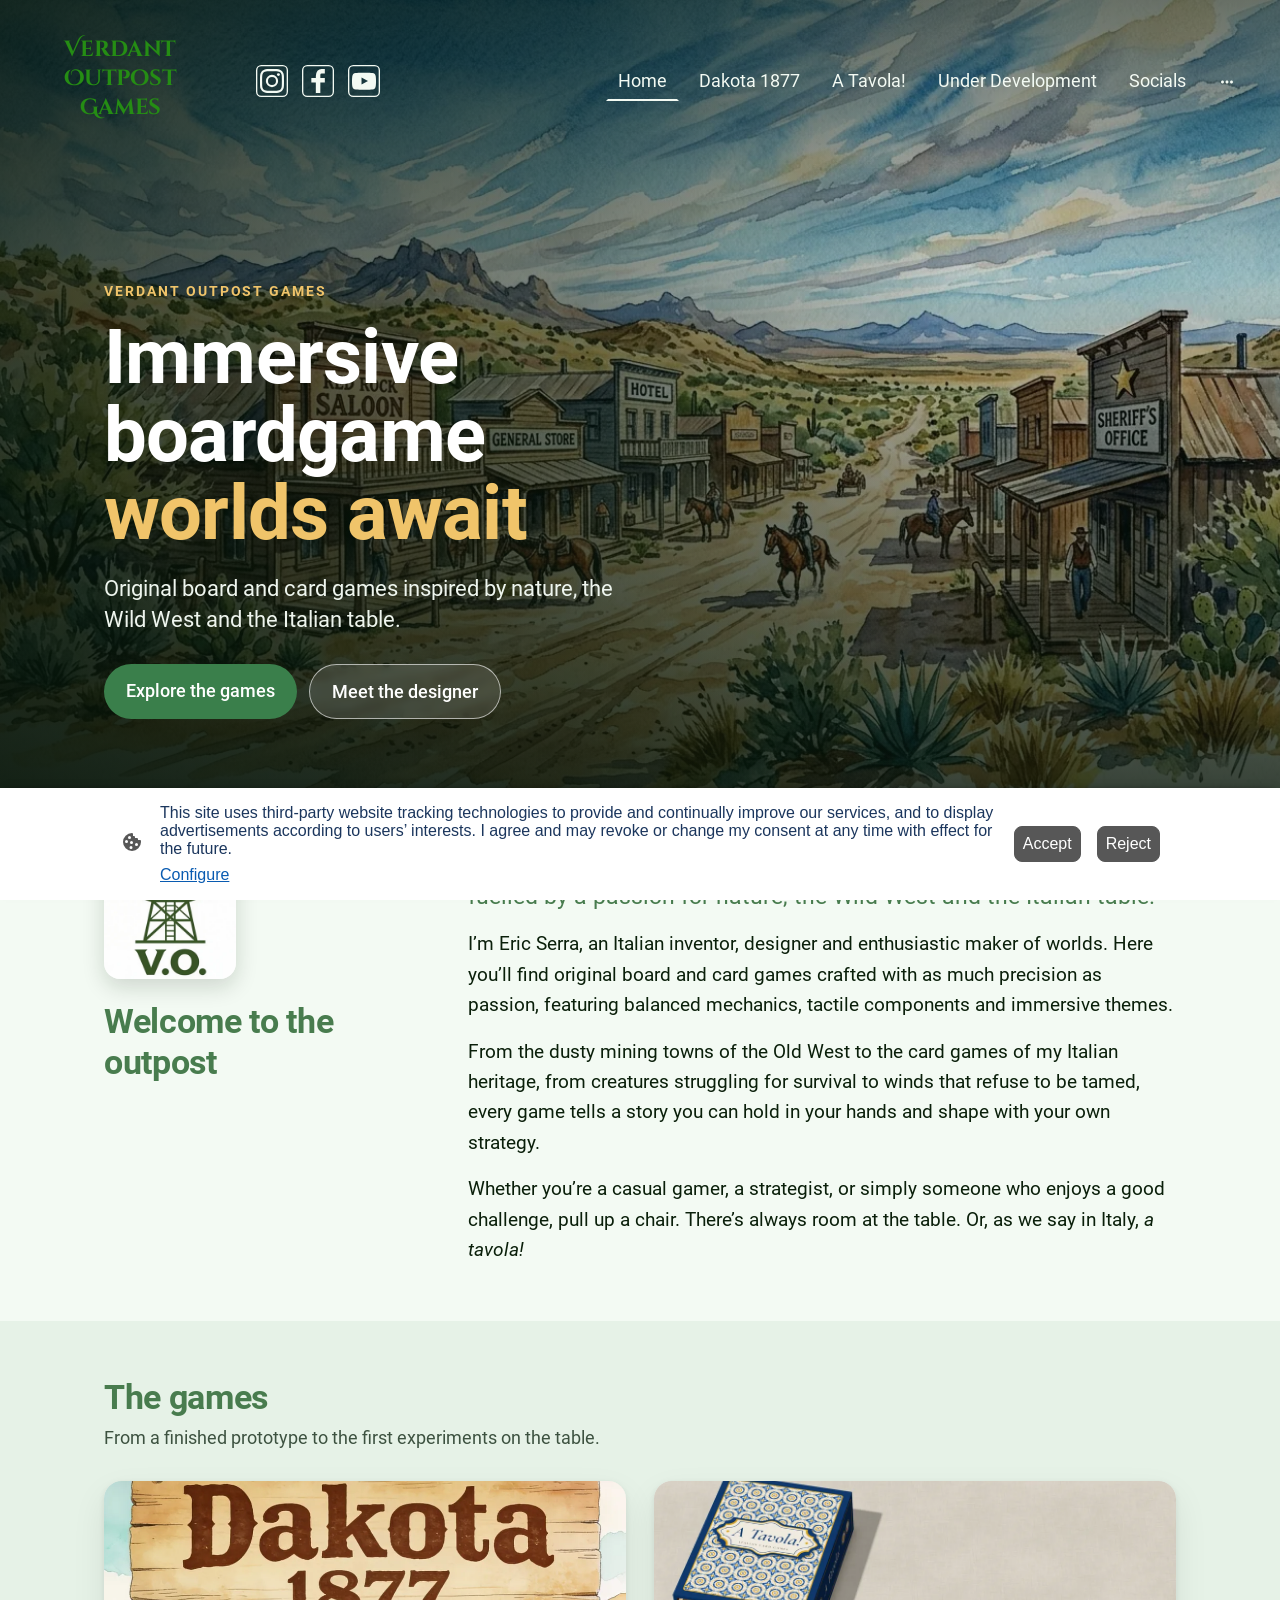
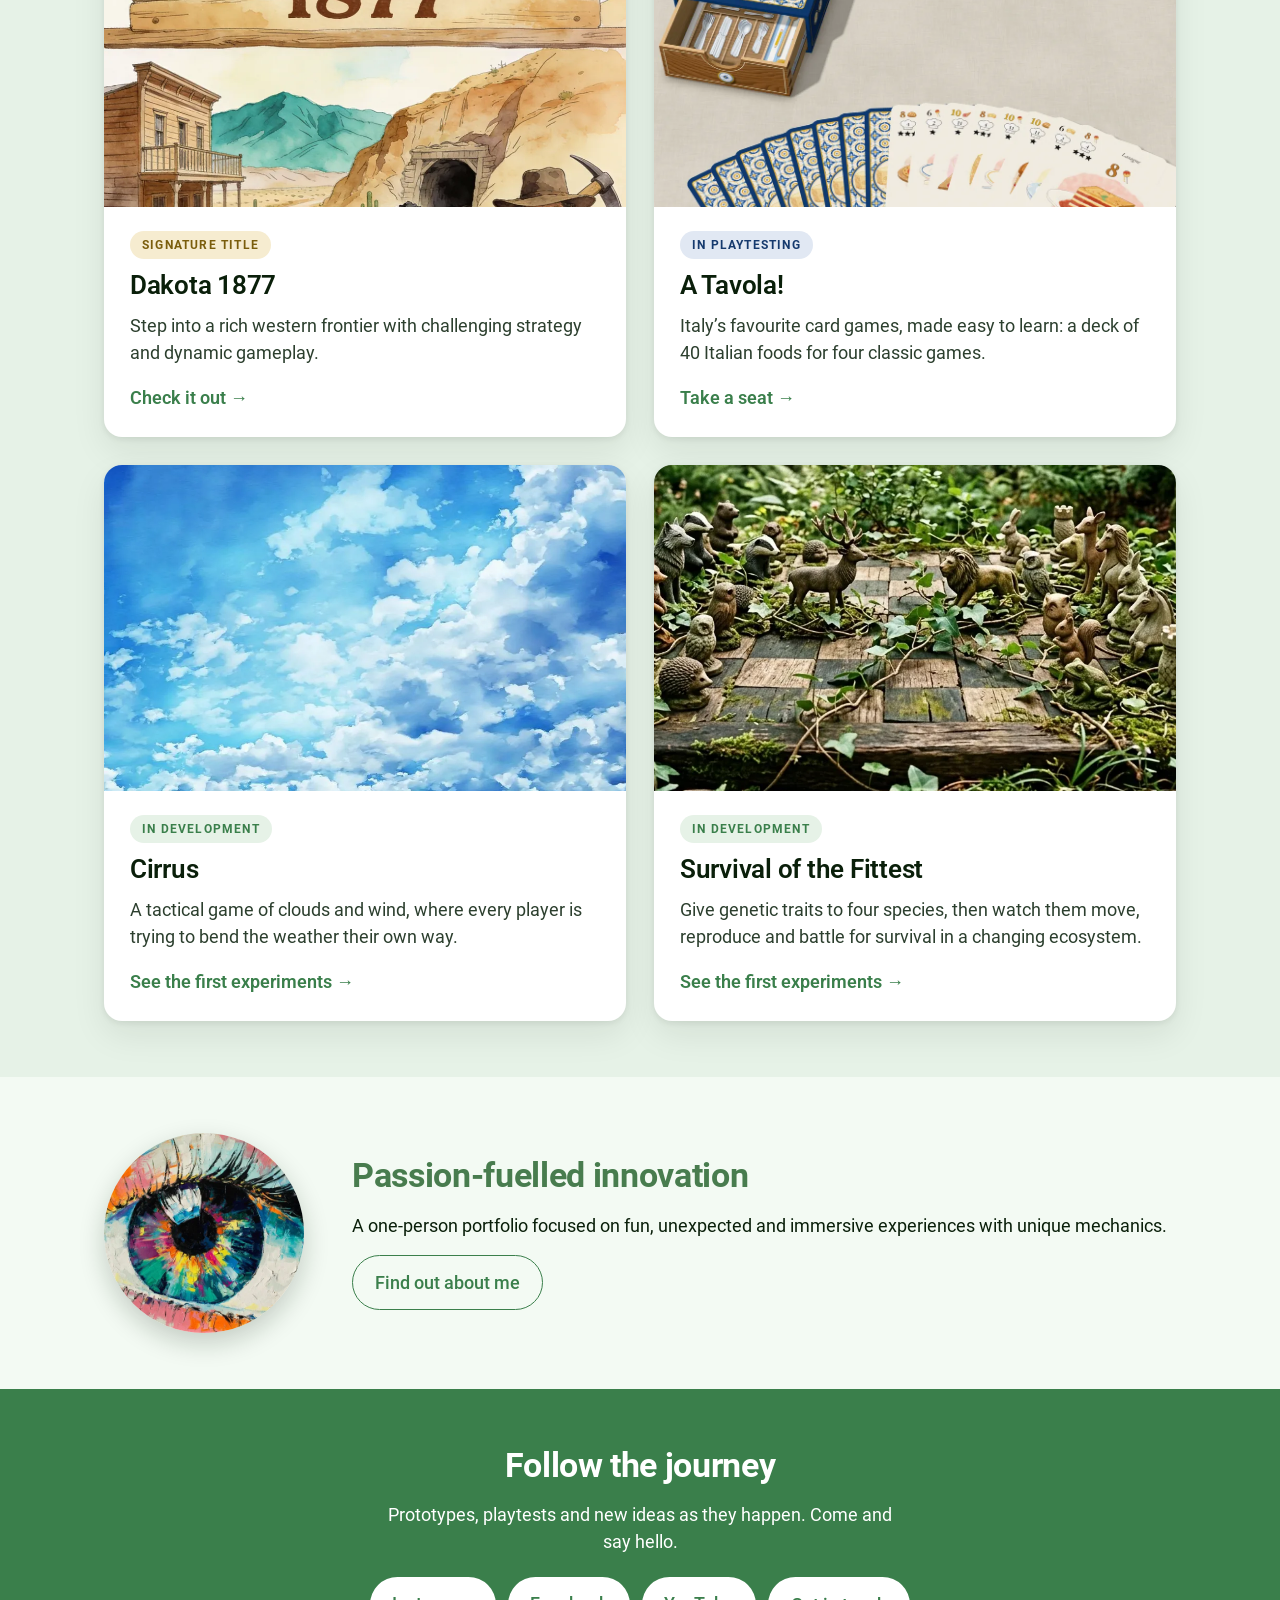
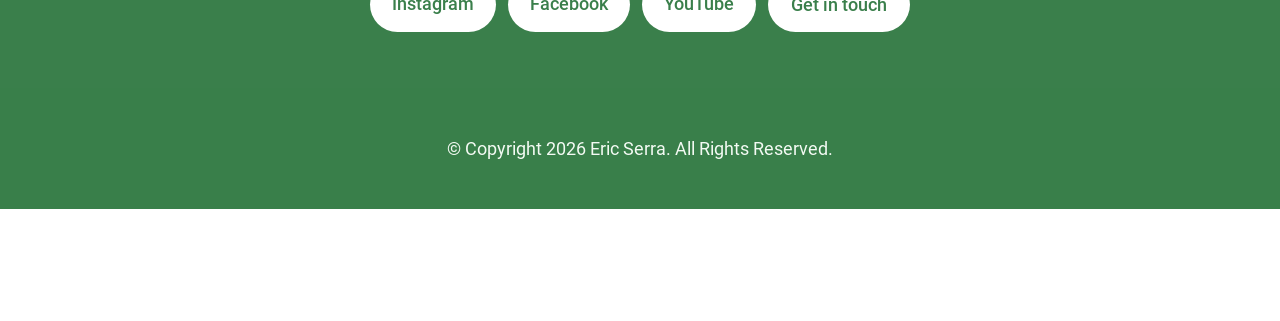
==== commit e65f0db0: "Modernise the home page and weave A Tavola! into the welcome text The home page content is rebuilt b" ====
--- a/index.html
+++ b/index.html
@@ -59,8 +59,74 @@
 <body class="home wp-singular page-template-default page page-id-290 wp-theme-gox no-sidebar">
 	<!-- #root -->
 <div id="root">
-<link rel="preload" as="image" imagesrcset="wp-content/uploads/go-x/u/b1674737-ef24-41eb-8ea8-cbc4cca74434/l0,t0,w808,h808/image-160x160.png 160w,wp-content/uploads/go-x/u/b1674737-ef24-41eb-8ea8-cbc4cca74434/l0,t0,w808,h808/image-228x228.png 228w,wp-content/uploads/go-x/u/b1674737-ef24-41eb-8ea8-cbc4cca74434/l0,t0,w808,h808/image-128x128.png 128w,wp-content/uploads/go-x/u/b1674737-ef24-41eb-8ea8-cbc4cca74434/l0,t0,w808,h808/image-768x768.png 768w,wp-content/uploads/go-x/u/b1674737-ef24-41eb-8ea8-cbc4cca74434/l0,t0,w808,h808/image-375x375.png 375w" imagesizes="(min-width: 1024px) 160px,(min-width: 960px) 160px,(min-width: 768px) 17vw,(min-width: 0px) 100vw"/><link rel="preload" as="image" imagesrcset="wp-content/uploads/go-x/u/f3535116-185b-4951-96fb-47c181d89907/l0,t0,w2000,h2000/image-1366x1366.png 1366w,wp-content/uploads/go-x/u/f3535116-185b-4951-96fb-47c181d89907/l0,t0,w2000,h2000/image-960x960.png 960w,wp-content/uploads/go-x/u/f3535116-185b-4951-96fb-47c181d89907/l0,t0,w2000,h2000/image-683x683.png 683w,wp-content/uploads/go-x/u/f3535116-185b-4951-96fb-47c181d89907/l0,t0,w2000,h2000/image-384x384.png 384w,wp-content/uploads/go-x/u/f3535116-185b-4951-96fb-47c181d89907/l0,t0,w2000,h2000/image-768x768.png 768w,wp-content/uploads/go-x/u/f3535116-185b-4951-96fb-47c181d89907/l0,t0,w2000,h2000/image-375x375.png 375w" imagesizes="(min-width: 1024px) 50vw,(min-width: 768px) 50vw,(min-width: 0px) 100vw"/><link rel="preload" as="image" imagesrcset="wp-content/uploads/go-x/u/ed4c9520-d0aa-485f-902b-375881a47c85/l0,t0,w1022,h796/image.jpg 1022w,wp-content/uploads/go-x/u/ed4c9520-d0aa-485f-902b-375881a47c85/l0,t0,w1022,h796/image-960x748.jpg 960w,wp-content/uploads/go-x/u/ed4c9520-d0aa-485f-902b-375881a47c85/l0,t0,w1022,h796/image-683x532.jpg 683w,wp-content/uploads/go-x/u/ed4c9520-d0aa-485f-902b-375881a47c85/l0,t0,w1022,h796/image-384x299.jpg 384w,wp-content/uploads/go-x/u/ed4c9520-d0aa-485f-902b-375881a47c85/l0,t0,w1022,h796/image-768x598.jpg 768w,wp-content/uploads/go-x/u/ed4c9520-d0aa-485f-902b-375881a47c85/l0,t0,w1022,h796/image-375x292.jpg 375w" imagesizes="(min-width: 1024px) 50vw,(min-width: 768px) 50vw,(min-width: 0px) 100vw"/><link rel="preload" as="image" imagesrcset="wp-content/uploads/go-x/u/22cba1f9-14cd-44de-803b-f987fd9e38f4/l250,t0,w1500,h1500/image-1366x1366.jpg 1366w,wp-content/uploads/go-x/u/22cba1f9-14cd-44de-803b-f987fd9e38f4/l250,t0,w1500,h1500/image-960x960.jpg 960w,wp-content/uploads/go-x/u/22cba1f9-14cd-44de-803b-f987fd9e38f4/l250,t0,w1500,h1500/image-683x683.jpg 683w,wp-content/uploads/go-x/u/22cba1f9-14cd-44de-803b-f987fd9e38f4/l250,t0,w1500,h1500/image-384x384.jpg 384w,wp-content/uploads/go-x/u/22cba1f9-14cd-44de-803b-f987fd9e38f4/l250,t0,w1500,h1500/image-768x768.jpg 768w,wp-content/uploads/go-x/u/22cba1f9-14cd-44de-803b-f987fd9e38f4/l250,t0,w1500,h1500/image-375x375.jpg 375w" imagesizes="(min-width: 1024px) 50vw,(min-width: 768px) 50vw,(min-width: 0px) 100vw"/><!-- wp:go-x/page {"classes":"page-root","styles":{"u002du002dpage-background-color":"#F3FAF3","u002du002dpage-color":"#0A1F0A","u002du002dtheme-fonts-pair-body-sizes-large-body-size":"18px","u002du002dtheme-fonts-pair-body-sizes-large-button-size":"18px","u002du002dtheme-fonts-pair-body-sizes-small-body-size":"14px","u002du002dtheme-fonts-pair-body-sizes-small-button-size":"14px","u002du002dtheme-fonts-pair-body-sizes-medium-body-size":"16px","u002du002dtheme-fonts-pair-body-sizes-medium-button-size":"16px","u002du002dtheme-fonts-pair-body-family":"Roboto","u002du002dtheme-fonts-pair-heading-sizes-large-h1-size":"45px","u002du002dtheme-fonts-pair-heading-sizes-large-h2-size":"37px","u002du002dtheme-fonts-pair-heading-sizes-large-h3-size":"31px","u002du002dtheme-fonts-pair-heading-sizes-large-h4-size":"26px","u002du002dtheme-fonts-pair-heading-sizes-large-h5-size":"22px","u002du002dtheme-fonts-pair-heading-sizes-large-h6-size":"18px","u002du002dtheme-fonts-pair-heading-sizes-small-h1-size":"35px","u002du002dtheme-fonts-pair-heading-sizes-small-h2-size":"29px","u002du002dtheme-fonts-pair-heading-sizes-small-h3-size":"24px","u002du002dtheme-fonts-pair-heading-sizes-small-h4-size":"20px","u002du002dtheme-fonts-pair-heading-sizes-small-h5-size":"16px","u002du002dtheme-fonts-pair-heading-sizes-small-h6-size":"14px","u002du002dtheme-fonts-pair-heading-sizes-medium-h1-size":"40px","u002du002dtheme-fonts-pair-heading-sizes-medium-h2-size":"33px","u002du002dtheme-fonts-pair-heading-sizes-medium-h3-size":"28px","u002du002dtheme-fonts-pair-heading-sizes-medium-h4-size":"23px","u002du002dtheme-fonts-pair-heading-sizes-medium-h5-size":"19px","u002du002dtheme-fonts-pair-heading-sizes-medium-h6-size":"16px","u002du002dtheme-fonts-pair-heading-family":"Arial","u002du002dtheme-fonts-sizeType":"large","u002du002dtheme-colors-palette-dark":"#0A1F0A","u002du002dtheme-colors-palette-type":"custom","u002du002dtheme-colors-palette-light":"#F3FAF3","u002du002dtheme-colors-palette-accent1":"#397F4A","u002du002dtheme-colors-palette-accent2":"#ebbc61","u002du002dtheme-colors-palette-accent3":"#63A76A","u002du002dtheme-colors-contrast":"high","u002du002dtheme-colors-variation":"1px","u002du002dtheme-colors-luminosity":"light","u002du002dtheme-colors-availablePalettes-0-dark":"#0A1F0A","u002du002dtheme-colors-availablePalettes-0-type":"custom","u002du002dtheme-colors-availablePalettes-0-light":"#F3FAF3","u002du002dtheme-colors-availablePalettes-0-accent1":"#397F4A","u002du002dtheme-colors-availablePalettes-0-accent2":"#ebbc61","u002du002dtheme-colors-availablePalettes-0-accent3":"#63A76A","u002du002dtheme-spacing-type":"medium","u002du002dtheme-spacing-unit":"8px","u002du002dtheme-spacing-units-large":"16px","u002du002dtheme-spacing-units-small":"4px","u002du002dtheme-spacing-units-medium":"8px","u002du002dtheme-geometry-set-name":"rectangle","u002du002dtheme-geometry-set-homepagePattern-footer-0-image-name":"rectangle","u002du002dtheme-geometry-set-homepagePattern-footer-0-section-name":"rectangle","u002du002dtheme-geometry-set-homepagePattern-header-0-image-name":"rectangle","u002du002dtheme-geometry-set-homepagePattern-header-0-section-name":"rectangle","u002du002dtheme-geometry-set-homepagePattern-content-0-image-name":"rectangle","u002du002dtheme-geometry-set-homepagePattern-content-0-section-name":"rectangle","u002du002dtheme-geometry-set-contentpagePattern-footer-0-image-name":"rectangle","u002du002dtheme-geometry-set-contentpagePattern-footer-0-section-name":"rectangle","u002du002dtheme-geometry-set-contentpagePattern-header-0-image-name":"rectangle","u002du002dtheme-geometry-set-contentpagePattern-header-0-section-name":"rectangle","u002du002dtheme-geometry-set-contentpagePattern-content-0-image-name":"rectangle","u002du002dtheme-geometry-set-contentpagePattern-content-0-section-name":"rectangle","u002du002dtheme-geometry-lastUpdated":"0px","u002du002dtheme-customColors-0":"#6c3602","u002du002dtheme-customColors-1":"#9eff9e","u002du002dtheme-customColors-2":"#000000","u002du002dheading-color-h1":"#487c4e","u002du002dfont-family-h1":"Arial","u002du002dfont-size-h1":"45px","u002du002dfont-weight-h1":"normal","u002du002dword-wrap-h1":"break-word","u002du002doverflow-wrap-h1":"break-word","u002du002dfont-style-h1":"normal","u002du002dtext-decoration-h1":"none","u002du002dletter-spacing-h1":"normal","u002du002dline-height-h1":"normal","u002du002dtext-transform-h1":"none","u002du002dtablet-font-downscale-h1":0.875,"u002du002dmobile-font-downscale-h1":0.875,"u002du002dheading-color-h2":"#487c4e","u002du002dfont-family-h2":"Arial","u002du002dfont-size-h2":"37px","u002du002dfont-weight-h2":"normal","u002du002dword-wrap-h2":"break-word","u002du002doverflow-wrap-h2":"break-word","u002du002dfont-style-h2":"normal","u002du002dtext-decoration-h2":"none","u002du002dletter-spacing-h2":"normal","u002du002dline-height-h2":"normal","u002du002dtext-transform-h2":"none","u002du002dtablet-font-downscale-h2":0.875,"u002du002dmobile-font-downscale-h2":0.875,"u002du002dheading-color-h3":"#487c4e","u002du002dfont-family-h3":"Arial","u002du002dfont-size-h3":"31px","u002du002dfont-weight-h3":"normal","u002du002dword-wrap-h3":"break-word","u002du002doverflow-wrap-h3":"break-word","u002du002dfont-style-h3":"normal","u002du002dtext-decoration-h3":"none","u002du002dletter-spacing-h3":"normal","u002du002dline-height-h3":"normal","u002du002dtext-transform-h3":"none","u002du002dtablet-font-downscale-h3":0.875,"u002du002dmobile-font-downscale-h3":0.875,"u002du002dheading-color-h4":"#487c4e","u002du002dfont-family-h4":"Arial","u002du002dfont-size-h4":"26px","u002du002dfont-weight-h4":"normal","u002du002dword-wrap-h4":"break-word","u002du002doverflow-wrap-h4":"break-word","u002du002dfont-style-h4":"normal","u002du002dtext-decoration-h4":"none","u002du002dletter-spacing-h4":"normal","u002du002dline-height-h4":"normal","u002du002dtext-transform-h4":"none","u002du002dtablet-font-downscale-h4":0.875,"u002du002dmobile-font-downscale-h4":0.875,"u002du002dheading-color-h5":"#0A1F0A","u002du002dfont-family-h5":"Arial","u002du002dfont-size-h5":"22px","u002du002dfont-weight-h5":"normal","u002du002dword-wrap-h5":"break-word","u002du002doverflow-wrap-h5":"break-word","u002du002dfont-style-h5":"normal","u002du002dtext-decoration-h5":"none","u002du002dletter-spacing-h5":"normal","u002du002dline-height-h5":"normal","u002du002dtext-transform-h5":"none","u002du002dtablet-font-downscale-h5":0.875,"u002du002dmobile-font-downscale-h5":0.875,"u002du002dheading-color-h6":"#0A1F0A","u002du002dfont-family-h6":"Arial","u002du002dfont-size-h6":"18px","u002du002dfont-weight-h6":"normal","u002du002dword-wrap-h6":"break-word","u002du002doverflow-wrap-h6":"break-word","u002du002dfont-style-h6":"normal","u002du002dtext-decoration-h6":"none","u002du002dletter-spacing-h6":"normal","u002du002dline-height-h6":"normal","u002du002dtext-transform-h6":"none","u002du002dtablet-font-downscale-h6":0.875,"u002du002dmobile-font-downscale-h6":0.875,"u002du002dtext-container-color":"#0A1F0A","u002du002dtext-container-anchor-color":"#487c4e","u002du002dfont-family":"Roboto","u002du002dfont-size":"18px","u002du002dfont-weight":"normal","u002du002dword-wrap":"break-word","u002du002doverflow-wrap":"break-word","u002du002dfont-style":"normal","u002du002dtext-decoration":"none","u002du002dletter-spacing":"normal","u002du002dline-height":"normal","u002du002dtext-transform":"none","u002du002dtablet-font-downscale":0.875,"u002du002dmobile-font-downscale":0.875}} --><div id="page-root" style="--page-background-color:#F3FAF3;--page-color:#0A1F0A;--theme-fonts-pair-body-sizes-large-body-size:18px;--theme-fonts-pair-body-sizes-large-button-size:18px;--theme-fonts-pair-body-sizes-small-body-size:14px;--theme-fonts-pair-body-sizes-small-button-size:14px;--theme-fonts-pair-body-sizes-medium-body-size:16px;--theme-fonts-pair-body-sizes-medium-button-size:16px;--theme-fonts-pair-body-family:Roboto;--theme-fonts-pair-heading-sizes-large-h1-size:45px;--theme-fonts-pair-heading-sizes-large-h2-size:37px;--theme-fonts-pair-heading-sizes-large-h3-size:31px;--theme-fonts-pair-heading-sizes-large-h4-size:26px;--theme-fonts-pair-heading-sizes-large-h5-size:22px;--theme-fonts-pair-heading-sizes-large-h6-size:18px;--theme-fonts-pair-heading-sizes-small-h1-size:35px;--theme-fonts-pair-heading-sizes-small-h2-size:29px;--theme-fonts-pair-heading-sizes-small-h3-size:24px;--theme-fonts-pair-heading-sizes-small-h4-size:20px;--theme-fonts-pair-heading-sizes-small-h5-size:16px;--theme-fonts-pair-heading-sizes-small-h6-size:14px;--theme-fonts-pair-heading-sizes-medium-h1-size:40px;--theme-fonts-pair-heading-sizes-medium-h2-size:33px;--theme-fonts-pair-heading-sizes-medium-h3-size:28px;--theme-fonts-pair-heading-sizes-medium-h4-size:23px;--theme-fonts-pair-heading-sizes-medium-h5-size:19px;--theme-fonts-pair-heading-sizes-medium-h6-size:16px;--theme-fonts-pair-heading-family:Arial;--theme-fonts-sizeType:large;--theme-colors-palette-dark:#0A1F0A;--theme-colors-palette-type:custom;--theme-colors-palette-light:#F3FAF3;--theme-colors-palette-accent1:#397F4A;--theme-colors-palette-accent2:#ebbc61;--theme-colors-palette-accent3:#63A76A;--theme-colors-contrast:high;--theme-colors-variation:1px;--theme-colors-luminosity:light;--theme-colors-availablePalettes-0-dark:#0A1F0A;--theme-colors-availablePalettes-0-type:custom;--theme-colors-availablePalettes-0-light:#F3FAF3;--theme-colors-availablePalettes-0-accent1:#397F4A;--theme-colors-availablePalettes-0-accent2:#ebbc61;--theme-colors-availablePalettes-0-accent3:#63A76A;--theme-spacing-type:medium;--theme-spacing-unit:8px;--theme-spacing-units-large:16px;--theme-spacing-units-small:4px;--theme-spacing-units-medium:8px;--theme-geometry-set-name:rectangle;--theme-geometry-set-homepagePattern-footer-0-image-name:rectangle;--theme-geometry-set-homepagePattern-footer-0-section-name:rectangle;--theme-geometry-set-homepagePattern-header-0-image-name:rectangle;--theme-geometry-set-homepagePattern-header-0-section-name:rectangle;--theme-geometry-set-homepagePattern-content-0-image-name:rectangle;--theme-geometry-set-homepagePattern-content-0-section-name:rectangle;--theme-geometry-set-contentpagePattern-footer-0-image-name:rectangle;--theme-geometry-set-contentpagePattern-footer-0-section-name:rectangle;--theme-geometry-set-contentpagePattern-header-0-image-name:rectangle;--theme-geometry-set-contentpagePattern-header-0-section-name:rectangle;--theme-geometry-set-contentpagePattern-content-0-image-name:rectangle;--theme-geometry-set-contentpagePattern-content-0-section-name:rectangle;--theme-geometry-lastUpdated:0px;--theme-customColors-0:#6c3602;--theme-customColors-1:#9eff9e;--theme-customColors-2:#000000;--heading-color-h1:#487c4e;--font-family-h1:Arial;--font-size-h1:45px;--font-weight-h1:normal;--word-wrap-h1:break-word;--overflow-wrap-h1:break-word;--font-style-h1:normal;--text-decoration-h1:none;--letter-spacing-h1:normal;--line-height-h1:normal;--text-transform-h1:none;--tablet-font-downscale-h1:0.875;--mobile-font-downscale-h1:0.875;--heading-color-h2:#487c4e;--font-family-h2:Arial;--font-size-h2:37px;--font-weight-h2:normal;--word-wrap-h2:break-word;--overflow-wrap-h2:break-word;--font-style-h2:normal;--text-decoration-h2:none;--letter-spacing-h2:normal;--line-height-h2:normal;--text-transform-h2:none;--tablet-font-downscale-h2:0.875;--mobile-font-downscale-h2:0.875;--heading-color-h3:#487c4e;--font-family-h3:Arial;--font-size-h3:31px;--font-weight-h3:normal;--word-wrap-h3:break-word;--overflow-wrap-h3:break-word;--font-style-h3:normal;--text-decoration-h3:none;--letter-spacing-h3:normal;--line-height-h3:normal;--text-transform-h3:none;--tablet-font-downscale-h3:0.875;--mobile-font-downscale-h3:0.875;--heading-color-h4:#487c4e;--font-family-h4:Arial;--font-size-h4:26px;--font-weight-h4:normal;--word-wrap-h4:break-word;--overflow-wrap-h4:break-word;--font-style-h4:normal;--text-decoration-h4:none;--letter-spacing-h4:normal;--line-height-h4:normal;--text-transform-h4:none;--tablet-font-downscale-h4:0.875;--mobile-font-downscale-h4:0.875;--heading-color-h5:#0A1F0A;--font-family-h5:Arial;--font-size-h5:22px;--font-weight-h5:normal;--word-wrap-h5:break-word;--overflow-wrap-h5:break-word;--font-style-h5:normal;--text-decoration-h5:none;--letter-spacing-h5:normal;--line-height-h5:normal;--text-transform-h5:none;--tablet-font-downscale-h5:0.875;--mobile-font-downscale-h5:0.875;--heading-color-h6:#0A1F0A;--font-family-h6:Arial;--font-size-h6:18px;--font-weight-h6:normal;--word-wrap-h6:break-word;--overflow-wrap-h6:break-word;--font-style-h6:normal;--text-decoration-h6:none;--letter-spacing-h6:normal;--line-height-h6:normal;--text-transform-h6:none;--tablet-font-downscale-h6:0.875;--mobile-font-downscale-h6:0.875;--text-container-color:#0A1F0A;--text-container-anchor-color:#487c4e;--font-family:Roboto;--font-size:18px;--font-weight:normal;--word-wrap:break-word;--overflow-wrap:break-word;--font-style:normal;--text-decoration:none;--letter-spacing:normal;--line-height:normal;--text-transform:none;--tablet-font-downscale:0.875;--mobile-font-downscale:0.875" class="page-root"><!-- wp:go-x/section {"section":{"id":"ef044e99-2e2e-4c7a-9b6e-9155d185d29c"},"rootClasses":"section section-root animated-element section-overlaps section-sticky section-geometry section-geometry-rectangle","rootProps":{"data-zone-type":"header"},"bgClasses":"section-inner section-edge18Inner","contentClasses":"section-content","usedGeometryAttr":"rectangle","sectionSettingsStyles":{"backgroundColor":"#0A1F0A","color":"#F3FAF3","backgroundImage":"linear-gradient(rgba(0, 0, 0, 0.6), rgba(0, 0, 0, 0.6)), url('wp-content/uploads/go-x/u/53798fca-54f7-48b2-a604-a15d59b68792/image.png')","backgroundSize":"cover","backgroundRepeat":"no-repeat","backgroundPosition":"50% 50%","backgroundAttachment":"fixed","opacity":0},"styles":{"u002du002dheading-color-h1":"#63A76A","u002du002dfont-family-h1":"Arial","u002du002dfont-size-h1":"45px","u002du002dfont-weight-h1":"normal","u002du002dword-wrap-h1":"break-word","u002du002doverflow-wrap-h1":"break-word","u002du002dfont-style-h1":"normal","u002du002dtext-decoration-h1":"none","u002du002dletter-spacing-h1":"normal","u002du002dline-height-h1":"normal","u002du002dtext-transform-h1":"none","u002du002dtablet-font-downscale-h1":0.875,"u002du002dmobile-font-downscale-h1":0.875,"u002du002dheading-color-h2":"#63A76A","u002du002dfont-family-h2":"Arial","u002du002dfont-size-h2":"37px","u002du002dfont-weight-h2":"normal","u002du002dword-wrap-h2":"break-word","u002du002doverflow-wrap-h2":"break-word","u002du002dfont-style-h2":"normal","u002du002dtext-decoration-h2":"none","u002du002dletter-spacing-h2":"normal","u002du002dline-height-h2":"normal","u002du002dtext-transform-h2":"none","u002du002dtablet-font-downscale-h2":0.875,"u002du002dmobile-font-downscale-h2":0.875,"u002du002dheading-color-h3":"#63A76A","u002du002dfont-family-h3":"Arial","u002du002dfont-size-h3":"31px","u002du002dfont-weight-h3":"normal","u002du002dword-wrap-h3":"break-word","u002du002doverflow-wrap-h3":"break-word","u002du002dfont-style-h3":"normal","u002du002dtext-decoration-h3":"none","u002du002dletter-spacing-h3":"normal","u002du002dline-height-h3":"normal","u002du002dtext-transform-h3":"none","u002du002dtablet-font-downscale-h3":0.875,"u002du002dmobile-font-downscale-h3":0.875,"u002du002dheading-color-h4":"#63A76A","u002du002dfont-family-h4":"Arial","u002du002dfont-size-h4":"26px","u002du002dfont-weight-h4":"normal","u002du002dword-wrap-h4":"break-word","u002du002doverflow-wrap-h4":"break-word","u002du002dfont-style-h4":"normal","u002du002dtext-decoration-h4":"none","u002du002dletter-spacing-h4":"normal","u002du002dline-height-h4":"normal","u002du002dtext-transform-h4":"none","u002du002dtablet-font-downscale-h4":0.875,"u002du002dmobile-font-downscale-h4":0.875,"u002du002dheading-color-h5":"#F3FAF3","u002du002dfont-family-h5":"Arial","u002du002dfont-size-h5":"22px","u002du002dfont-weight-h5":"normal","u002du002dword-wrap-h5":"break-word","u002du002doverflow-wrap-h5":"break-word","u002du002dfont-style-h5":"normal","u002du002dtext-decoration-h5":"none","u002du002dletter-spacing-h5":"normal","u002du002dline-height-h5":"normal","u002du002dtext-transform-h5":"none","u002du002dtablet-font-downscale-h5":0.875,"u002du002dmobile-font-downscale-h5":0.875,"u002du002dheading-color-h6":"#F3FAF3","u002du002dfont-family-h6":"Arial","u002du002dfont-size-h6":"18px","u002du002dfont-weight-h6":"normal","u002du002dword-wrap-h6":"break-word","u002du002doverflow-wrap-h6":"break-word","u002du002dfont-style-h6":"normal","u002du002dtext-decoration-h6":"none","u002du002dletter-spacing-h6":"normal","u002du002dline-height-h6":"normal","u002du002dtext-transform-h6":"none","u002du002dtablet-font-downscale-h6":0.875,"u002du002dmobile-font-downscale-h6":0.875,"u002du002dtext-container-color":"#F3FAF3","u002du002dtext-container-anchor-color":"#63A76A","u002du002dfont-family":"Roboto","u002du002dfont-size":"18px","u002du002dfont-weight":"normal","u002du002dword-wrap":"break-word","u002du002doverflow-wrap":"break-word","u002du002dfont-style":"normal","u002du002dtext-decoration":"none","u002du002dletter-spacing":"normal","u002du002dline-height":"normal","u002du002dtext-transform":"none","u002du002dtablet-font-downscale":0.875,"u002du002dmobile-font-downscale":0.875,"u002du002dsection-geometry":"section-geometry-rectangle","zIndex":400,"u002du002dheader-height":"100%"}} --><header data-zone-type="header" class="section section-root animated-element section-overlaps section-sticky section-geometry section-geometry-rectangle" data-shape="rectangle" style="--heading-color-h1:#63A76A;--font-family-h1:Arial;--font-size-h1:45px;--font-weight-h1:normal;--word-wrap-h1:break-word;--overflow-wrap-h1:break-word;--font-style-h1:normal;--text-decoration-h1:none;--letter-spacing-h1:normal;--line-height-h1:normal;--text-transform-h1:none;--tablet-font-downscale-h1:0.875;--mobile-font-downscale-h1:0.875;--heading-color-h2:#63A76A;--font-family-h2:Arial;--font-size-h2:37px;--font-weight-h2:normal;--word-wrap-h2:break-word;--overflow-wrap-h2:break-word;--font-style-h2:normal;--text-decoration-h2:none;--letter-spacing-h2:normal;--line-height-h2:normal;--text-transform-h2:none;--tablet-font-downscale-h2:0.875;--mobile-font-downscale-h2:0.875;--heading-color-h3:#63A76A;--font-family-h3:Arial;--font-size-h3:31px;--font-weight-h3:normal;--word-wrap-h3:break-word;--overflow-wrap-h3:break-word;--font-style-h3:normal;--text-decoration-h3:none;--letter-spacing-h3:normal;--line-height-h3:normal;--text-transform-h3:none;--tablet-font-downscale-h3:0.875;--mobile-font-downscale-h3:0.875;--heading-color-h4:#63A76A;--font-family-h4:Arial;--font-size-h4:26px;--font-weight-h4:normal;--word-wrap-h4:break-word;--overflow-wrap-h4:break-word;--font-style-h4:normal;--text-decoration-h4:none;--letter-spacing-h4:normal;--line-height-h4:normal;--text-transform-h4:none;--tablet-font-downscale-h4:0.875;--mobile-font-downscale-h4:0.875;--heading-color-h5:#F3FAF3;--font-family-h5:Arial;--font-size-h5:22px;--font-weight-h5:normal;--word-wrap-h5:break-word;--overflow-wrap-h5:break-word;--font-style-h5:normal;--text-decoration-h5:none;--letter-spacing-h5:normal;--line-height-h5:normal;--text-transform-h5:none;--tablet-font-downscale-h5:0.875;--mobile-font-downscale-h5:0.875;--heading-color-h6:#F3FAF3;--font-family-h6:Arial;--font-size-h6:18px;--font-weight-h6:normal;--word-wrap-h6:break-word;--overflow-wrap-h6:break-word;--font-style-h6:normal;--text-decoration-h6:none;--letter-spacing-h6:normal;--line-height-h6:normal;--text-transform-h6:none;--tablet-font-downscale-h6:0.875;--mobile-font-downscale-h6:0.875;--text-container-color:#F3FAF3;--text-container-anchor-color:#63A76A;--font-family:Roboto;--font-size:18px;--font-weight:normal;--word-wrap:break-word;--overflow-wrap:break-word;--font-style:normal;--text-decoration:none;--letter-spacing:normal;--line-height:normal;--text-transform:none;--tablet-font-downscale:0.875;--mobile-font-downscale:0.875;--section-geometry:section-geometry-rectangle;z-index:400;--header-height:100%"><div style="background-color:#0A1F0A;color:#F3FAF3;background-image:linear-gradient(rgba(0, 0, 0, 0.6), rgba(0, 0, 0, 0.6)), url('wp-content/uploads/go-x/u/53798fca-54f7-48b2-a604-a15d59b68792/image.png');background-size:cover;background-repeat:no-repeat;background-position:50% 50%;background-attachment:fixed;opacity:0" class="section-inner section-edge18Inner" data-styled-section-id="ef044e99-2e2e-4c7a-9b6e-9155d185d29c"></div><div class="section-inner-width section-inner-width-large" style="--section-small-width:960px;--section-medium-width:1280px;--section-large-width:1920px"><div class="section-content"><!-- wp:go-x/row {"topLevel":true,"classes":{"root":"grid-row-root","hasRows":"grid-row-has-rows","hasColumns":"grid-row-has-columns","nonFullWidth":"grid-row-non-full-width","topLevel":"grid-row-top-level","fullWidth":"grid-row-full-width","custom":"grid-row-custom","customClassName":"grid-row-e661210a-b60e-4b3f-a02e-2e31887b0261"},"rootProps":{},"hasRows":true,"styles":{"u002du002dgrid-row-no-full-width":"960px","u002du002dgrid-row-full-width":"1920px","u002du002dgrid-row-spacing-unit":"8px","u002du002dgrid-row-top-level-padding":"16px","u002du002dgrid-row-top-level-padding-lg":"8px"}} --><div class="grid-row-root grid-row-has-rows grid-row-top-level grid-row-e661210a-b60e-4b3f-a02e-2e31887b0261" data-top-level="true" style="--grid-row-no-full-width:960px;--grid-row-full-width:1920px;--grid-row-spacing-unit:8px;--grid-row-top-level-padding:16px;--grid-row-top-level-padding-lg:8px"><!-- wp:go-x/row {"fullWidth":false,"classes":{"root":"grid-row-root","hasRows":"grid-row-has-rows","hasColumns":"grid-row-has-columns","nonFullWidth":"grid-row-non-full-width","topLevel":"grid-row-top-level","fullWidth":"grid-row-full-width","custom":"grid-row-custom","customClassName":"grid-row-109fac70-ec43-4983-b84d-96f145f53787"},"rootProps":{},"hasRows":false,"styles":{"display":"flex","flexFlow":"row","alignItems":"center","u002du002dgrid-row-no-full-width":"960px","u002du002dgrid-row-full-width":"1920px","u002du002dgrid-row-spacing-unit":"8px","u002du002dgrid-row-top-level-padding":"16px","u002du002dgrid-row-top-level-padding-lg":"8px"}} --><div class="grid-row-root grid-row-has-columns grid-row-109fac70-ec43-4983-b84d-96f145f53787" style="display:flex;flex-flow:row;align-items:center;--grid-row-no-full-width:960px;--grid-row-full-width:1920px;--grid-row-spacing-unit:8px;--grid-row-top-level-padding:16px;--grid-row-top-level-padding-lg:8px"><!-- wp:go-x/column {"classes":{"root":"grid-column-root","custom":"grid-column-custom","spacing":"grid-column-spacing","animatedElement":"animated-element","animationClass":"","customClassName":"grid-column-9713bab4-4da8-4889-9c18-44d0d62156d1"},"size":{"small":6,"medium":3,"large":2},"rootProps":{},"styles":{"flexFlow":"row","alignItems":"center","u002du002dgrid-column-spacing-unit":"8px","u002du002dgrid-column-vertical-spacing":"16px"}} --><div class="grid-column-root grid-column-small-6 grid-column-medium-3 grid-column-large-2 grid-column-9713bab4-4da8-4889-9c18-44d0d62156d1 animated-element" style="flex-flow:row;align-items:center;--grid-column-spacing-unit:8px;--grid-column-vertical-spacing:16px"><!-- wp:go-x/module-container {"classnames":"module-container-custom module-container-root","styles":{}} --><div class="module-container-custom module-container-root"><!-- wp:go-x/logo {"classes":{"imageContainer":"logo-image-container","image":"logo-image","text":"logo-text","level":"logo-text-level-5","link":"logo-link"},"payload":{"alt":"","type":"text","level":5,"origin":{"id":"logo-placeholder.png","type":"common","width":300,"height":300},"textStyle":{"horizontalAlign":"center"},"customFonts":["CinzelDecorative"],"textInnerHTML":"u003cspan class=u0022theming-basic-Green desktop-font-size-26u0022 style=u0022font-family:CinzelDecorative;u0022u003eu003cstrongu003eVerdant Outpost Gamesu003c/strongu003eu003c/spanu003e","textLogoDimension":{"width":230,"height":105}},"rootHeadingClass":"heading-root","themingContainerClass":"logo-5e765aec-e918-4b75-b4be-4928e28b4789","responsiveImageAttributes":{"src":"wp-content/uploads/go-x/u/logo-placeholder.png/image.jpg","srcSet":"wp-content/uploads/go-x/u/logo-placeholder.png/image.jpg 300w,wp-content/uploads/go-x/u/logo-placeholder.png/image-228x228.jpg 228w,wp-content/uploads/go-x/u/logo-placeholder.png/image-192x192.jpg 192w,wp-content/uploads/go-x/u/logo-placeholder.png/image-188x188.jpg 188w","sizes":"(min-width: 1024px) 17vw,(min-width: 768px) 25vw,(min-width: 0px) 50vw"},"customStyles":{"justifyContent":"flex-start"},"Img":"img","locale":"en-GB"} --><div style="justify-content:flex-start" class="logo-text heading-root logo-5e765aec-e918-4b75-b4be-4928e28b4789"><div><a href="./" class="logo-link" aria-label="Site logo"><svg width="100%" height="100%" viewBox="0 0 230 153" style="max-height:153px"><foreignObject x="0" y="0" width="230" height="153"><span class="logo-text-level-5" style="text-align:center;margin-block-start:24px;margin-block-end:24px"><span class="theming-basic-Green desktop-font-size-26" style="font-family:CinzelDecorative;"><strong>Verdant Outpost Games</strong></span></span></foreignObject></svg></a></div></div><!-- /wp:go-x/logo --></div><!-- /wp:go-x/module-container --></div><!-- /wp:go-x/column --><!-- wp:go-x/column {"classes":{"root":"grid-column-root","custom":"grid-column-custom","spacing":"grid-column-spacing","animatedElement":"animated-element","animationClass":""},"size":{"small":6,"medium":9,"large":10},"rootProps":{},"styles":{"u002du002dgrid-column-spacing-unit":"8px","u002du002dgrid-column-vertical-spacing":"16px"}} --><div class="grid-column-root grid-column-small-6 grid-column-medium-9 grid-column-large-10 animated-element" style="--grid-column-spacing-unit:8px;--grid-column-vertical-spacing:16px"><!-- wp:go-x/module-container {"classnames":"module-container-custom module-container-root module-container-1ebc2bbe-337c-4b11-a6e8-cc84129c9b44","styles":{"display":"flex","justifyContent":"flex-end"}} --><div style="display:flex;justify-content:flex-end" class="module-container-custom module-container-root module-container-1ebc2bbe-337c-4b11-a6e8-cc84129c9b44"><div class="vo-socials"><a href="https://www.instagram.com/verdant.outpost/" aria-label="Instagram" target="_blank" rel="noopener noreferrer"><svg xmlns="http://www.w3.org/2000/svg" width="32" height="32" viewBox="0 0 24 24"><g data-name="Rectangle 748" fill="none" stroke="currentColor" stroke-width="1"><rect width="24" height="24" rx="4" stroke="none"></rect><rect x="0.5" y="0.5" width="23" height="23" rx="3.5" fill="none"></rect></g><g transform="translate(3 3)"><path d="M144.227,206.2a4.589,4.589,0,0,0-2.629-2.629,6.568,6.568,0,0,0-2.184-.417c-.96-.042-1.266-.056-3.714-.056s-2.754.007-3.714.056a6.53,6.53,0,0,0-2.184.417,4.589,4.589,0,0,0-2.629,2.629,6.567,6.567,0,0,0-.417,2.184c-.042.96-.056,1.266-.056,3.714s.007,2.754.056,3.714a6.53,6.53,0,0,0,.417,2.184,4.589,4.589,0,0,0,2.629,2.629,6.567,6.567,0,0,0,2.184.417c.96.042,1.266.056,3.714.056s2.754-.007,3.714-.056a6.53,6.53,0,0,0,2.184-.417A4.589,4.589,0,0,0,144.227,218a6.567,6.567,0,0,0,.417-2.184c.042-.96.056-1.266.056-3.714s-.007-2.754-.056-3.714A6.53,6.53,0,0,0,144.227,206.2Zm-1.2,9.536a4.92,4.92,0,0,1-.313,1.669,2.788,2.788,0,0,1-.675,1.036,2.818,2.818,0,0,1-1.036.675,4.961,4.961,0,0,1-1.669.313c-.953.042-1.231.056-3.638.056s-2.692-.007-3.638-.056a4.92,4.92,0,0,1-1.669-.313,2.788,2.788,0,0,1-1.036-.675,2.818,2.818,0,0,1-.675-1.036,4.96,4.96,0,0,1-.313-1.669c-.042-.953-.056-1.238-.056-3.638s.007-2.692.056-3.638a4.919,4.919,0,0,1,.313-1.669,2.787,2.787,0,0,1,.675-1.036,2.817,2.817,0,0,1,1.036-.675,4.961,4.961,0,0,1,1.669-.313c.953-.042,1.238-.056,3.638-.056s2.692.007,3.638.056a4.92,4.92,0,0,1,1.669.313,2.787,2.787,0,0,1,1.036.675,2.818,2.818,0,0,1,.675,1.036,4.961,4.961,0,0,1,.313,1.669c.042.953.056,1.238.056,3.638S143.066,214.792,143.024,215.738Z" transform="translate(-126.7 -203.1)" fill="currentColor"></path><path d="M194.125,266a4.625,4.625,0,1,0,4.625,4.625A4.628,4.628,0,0,0,194.125,266Zm0,7.63a3,3,0,1,1,3-3A3.005,3.005,0,0,1,194.125,273.63Z" transform="translate(-185.132 -261.625)" fill="currentColor"></path><circle cx="1.078" cy="1.078" r="1.078" transform="translate(12.721 3.116)" fill="currentColor"></circle></g></svg></a><a href="https://www.facebook.com/people/Verdant-Outpost-Games/61590462296860/" aria-label="Facebook" target="_blank" rel="noopener noreferrer"><svg xmlns="http://www.w3.org/2000/svg" width="32" height="32" viewBox="0 0 24 24"><g data-name="Rectangle 740" fill="none" stroke="currentColor" stroke-width="1"><rect width="24" height="24" rx="4" stroke="none"></rect><rect x="0.5" y="0.5" width="23" height="23" rx="3.5" fill="none"></rect></g><path data-name="facebook" d="M13.75,10.75h3.375v3.375H13.75V22H10.375V14.125H7V10.75h3.375V9.338a6.377,6.377,0,0,1,1.258-3.951A4.05,4.05,0,0,1,14.767,4h2.358V7.375H14.762A1.011,1.011,0,0,0,13.75,8.386Z" transform="translate(0 -1)" fill="currentColor"></path></svg></a><a href="https://www.youtube.com/@verdant.outpost" aria-label="YouTube" target="_blank" rel="noopener noreferrer"><svg xmlns="http://www.w3.org/2000/svg" width="32" height="32" viewBox="0 0 24 24"><g data-name="Rectangle 749" fill="none" stroke="currentColor" stroke-width="1"><rect width="24" height="24" rx="4" stroke="none"></rect><rect x="0.5" y="0.5" width="23" height="23" rx="3.5" fill="none"></rect></g><path data-name="Youtube" d="M17.82,21.417a3.941,3.941,0,0,0-.715-1.8,2.561,2.561,0,0,0-1.8-.768c-2.519-.184-6.3-.184-6.3-.184H9s-3.778,0-6.3.184a2.562,2.562,0,0,0-1.8.768,3.938,3.938,0,0,0-.715,1.8A27.616,27.616,0,0,0,0,24.351v1.375A27.6,27.6,0,0,0,.18,28.66a3.937,3.937,0,0,0,.715,1.8,3.038,3.038,0,0,0,1.985.775c1.44.139,6.12.182,6.12.182s3.782-.006,6.3-.189a2.565,2.565,0,0,0,1.8-.768,3.941,3.941,0,0,0,.715-1.8A27.6,27.6,0,0,0,18,25.727V24.351A27.616,27.616,0,0,0,17.82,21.417ZM7.142,27.393V22.3L12,24.855Z" transform="translate(3 -12.834)" fill="currentColor"></path></svg></a></div><!-- wp:go-x/navigation {"classes":{"root":"navigation-root","item":"navigation-item","menuToggleTrigger":"navigation-menu-toggle-trigger","mobileIcons":"navigation-mobile-icons","mobileIcon":"navigation-mobile-icon","menuIcon":"navigation-menu-icon","menuIconWrapper":"navigation-menu-icon-wrapper","closeIcon":"navigation-close-icon","list":"navigation-list","menuItemWrapper":"navigation-menu-item-wrapper","itemSubpagesWrapper":"navigation-item-subpages-wrapper","moreItemWrapper":"navigation-more-item-wrapper","collapsibleSubpages":"navigation-collapsible-subpages","collapsibleSubpagesWrapper":"navigation-collapsible-subpages-wrapper","moreItem":"navigation-more-item","moreIcon":"navigation-more-icon","moreButton":"navigation-more-button","collapsibleSubpagesButton":"navigation-collapsible-subpages-button","listMore":"navigation-list-more","bgReplacer":"navigation-bg-replacer","selected":"navigation-selected","fillFilled":"navigation-fill-filled","fillOutline":"navigation-fill-outline","fillNone":"navigation-fill-none","shapeRound":"navigation-shape-round","shapeSquare":"navigation-shape-square","shapeSmooth":"navigation-shape-smooth","labelLarge":"navigation-label-large","labelMedium":"navigation-label-medium","labelSmall":"navigation-label-small","rootFooter":"navigation-root-footer","wrapper":"navigation-wrapper","vertical":"navigation-vertical","alignLeft":"navigation-align-left","alignRight":"navigation-align-right","itemVertical":"navigation-item-vertical","rootAlignLeft":"navigation-root-align-left","rootAlignRight":"navigation-root-align-right","rootAlignCenter":"navigation-root-align-center","listMoreCenter":"navigation-list-more-center","listMoreLeft":"navigation-list-more-left"},"inFooter":false,"inSection":false,"styles":{"u002du002dfont-family":"Roboto","u002du002dfont-size":"18px","u002du002dfont-weight":"normal","u002du002dword-wrap":"break-word","u002du002doverflow-wrap":"break-word","u002du002dfont-style":"normal","u002du002dtext-decoration":"none","u002du002dletter-spacing":"normal","u002du002dline-height":"normal","u002du002dtext-transform":"none","u002du002dtablet-font-downscale":0.875,"u002du002dmobile-font-downscale":0.875,"u002du002dnavigation-background-color":"#000000","u002du002dnavigation-background-color-active":"rgba(243, 250, 243, 0.1)","u002du002dnavigation-background-color-active-second":"rgba(243, 250, 243, 0.05)","u002du002dnavigation-color":"#F3FAF3","u002du002dnavigation-spacing":"16px","u002du002dnavigation-active-color":"#F3FAF3","u002du002dnavigation-contrast-color":"#0A1F0A","u002du002dnavigation-label-size":"18px","u002du002dnavigation-mobile-anchor-spacing":"12px","u002du002dsticky-overlaps-navigation-background-color":"#63A76A","u002du002dsticky-overlaps-navigation-color":"#0A1F0A","u002du002dsticky-overlaps-navigation-background-color-active":"rgba(255, 255, 255, 0.1)","u002du002dsticky-overlaps-navigation-background-color-active-second":"rgba(255, 255, 255, 0.05)","u002du002dsticky-overlaps-navigation-active-color":"#ffffff","u002du002dsticky-overlaps-navigation-contrast-color":"#0A1F0A","u002du002dsticky-social-colors":"#ffffff","u002du002dsticky-text-container-color":"#ffffff","u002du002dsticky-bg-image":"{u0022backgroundColoru0022:u0022#63A76Au0022,u0022coloru0022:u0022#F3FAF3u0022}","u002du002dsticky-heading-color-h1":"#ffffff","u002du002dsticky-heading-color-h2":"#ffffff","u002du002dsticky-heading-color-h3":"#ffffff","u002du002dsticky-heading-color-h4":"#ffffff","u002du002dsticky-heading-color-h5":"#ffffff","u002du002dsticky-heading-color-h6":"#ffffff","u002du002dsticky-theme-active":""},"payload":{"color":{"id":"light","type":"theme","color":"#e9e5e6"},"style":{"fill":"none","shape":"round"},"labelSize":"medium","navigationType":"Default","maxDisplayedItems":5,"customNavigationPages":[{"id":"cc384a43-9b09-4bba-82d9-e0b9e618878c","slug":"","type":"page","label":"Home","locale":"en-GB","children":[],"properties":null}]},"pages":[{"id":"cc384a43-9b09-4bba-82d9-e0b9e618878c","slug":"","type":"page","label":"Home","locale":"en-GB","children":[{"id":"dc5fa02a-bd41-4fa1-8c47-53fb5e087b79","slug":"dakota-1877","type":"page","label":"Dakota 1877","locale":"en-GB","children":[],"properties":{"type":null,"hidden":null,"slugGenerated":true}},{"id":"cb12bc8d-6c08-4719-9b48-6e5293de4fb5","slug":"a-tavola","type":"page","label":"A Tavola!","locale":"en-GB","properties":{"slugGenerated":true}},{"id":"0788b5d6-4752-4c8f-b1da-01507dc28743","slug":"under-development","type":"page","label":"Under Development","locale":"en-GB","children":[],"properties":{"type":null,"hidden":null,"slugGenerated":true}},{"id":"053c23a2-5629-4106-a057-629274732a19","slug":"socials","type":"page","label":"Socials","locale":"en-GB","children":null,"properties":{"type":null,"hidden":null,"slugGenerated":true}},{"id":"24ea35c2-dc83-4758-b1d8-61dc689bf1f8","slug":"about-us","type":"page","label":"About Us","locale":"en-GB","children":[],"properties":{"type":null,"hidden":null,"slugGenerated":true}},{"id":"ecd3c9df-a66e-4aa3-a47e-26089154da83","slug":"contact-us","type":"page","label":"Contact us","locale":"en-GB","children":[],"properties":{"type":null,"hidden":null,"slugGenerated":true}}],"properties":null},{"id":"dc5fa02a-bd41-4fa1-8c47-53fb5e087b79","slug":"dakota-1877","type":"page","label":"Dakota 1877","locale":"en-GB","children":[],"properties":{"type":null,"hidden":null,"slugGenerated":true}},{"id":"cb12bc8d-6c08-4719-9b48-6e5293de4fb5","slug":"a-tavola","type":"page","label":"A Tavola!","locale":"en-GB","properties":{"slugGenerated":true}},{"id":"0788b5d6-4752-4c8f-b1da-01507dc28743","slug":"under-development","type":"page","label":"Under Development","locale":"en-GB","children":[],"properties":{"type":null,"hidden":null,"slugGenerated":true}},{"id":"053c23a2-5629-4106-a057-629274732a19","slug":"socials","type":"page","label":"Socials","locale":"en-GB","children":null,"properties":{"type":null,"hidden":null,"slugGenerated":true}},{"id":"24ea35c2-dc83-4758-b1d8-61dc689bf1f8","slug":"about-us","type":"page","label":"About Us","locale":"en-GB","children":[],"properties":{"type":null,"hidden":null,"slugGenerated":true}},{"id":"ecd3c9df-a66e-4aa3-a47e-26089154da83","slug":"contact-us","type":"page","label":"Contact us","locale":"en-GB","children":[],"properties":{"type":null,"hidden":null,"slugGenerated":true}}],"selectedPageId":"cc384a43-9b09-4bba-82d9-e0b9e618878c","locale":"en-GB"} --><nav class="navigation-root navigation" style="--font-family:Roboto;--font-size:18px;--font-weight:normal;--word-wrap:break-word;--overflow-wrap:break-word;--font-style:normal;--text-decoration:none;--letter-spacing:normal;--line-height:normal;--text-transform:none;--tablet-font-downscale:0.875;--mobile-font-downscale:0.875;--navigation-background-color:#000000;--navigation-background-color-active:rgba(243, 250, 243, 0.1);--navigation-background-color-active-second:rgba(243, 250, 243, 0.05);--navigation-color:#F3FAF3;--navigation-spacing:16px;--navigation-active-color:#F3FAF3;--navigation-contrast-color:#0A1F0A;--navigation-label-size:18px;--navigation-mobile-anchor-spacing:12px;--sticky-overlaps-navigation-background-color:#63A76A;--sticky-overlaps-navigation-color:#0A1F0A;--sticky-overlaps-navigation-background-color-active:rgba(255, 255, 255, 0.1);--sticky-overlaps-navigation-background-color-active-second:rgba(255, 255, 255, 0.05);--sticky-overlaps-navigation-active-color:#ffffff;--sticky-overlaps-navigation-contrast-color:#0A1F0A;--sticky-social-colors:#ffffff;--sticky-text-container-color:#ffffff;--sticky-bg-image:{&quot;backgroundColor&quot;:&quot;#63A76A&quot;,&quot;color&quot;:&quot;#F3FAF3&quot;};--sticky-heading-color-h1:#ffffff;--sticky-heading-color-h2:#ffffff;--sticky-heading-color-h3:#ffffff;--sticky-heading-color-h4:#ffffff;--sticky-heading-color-h5:#ffffff;--sticky-heading-color-h6:#ffffff" aria-label="Header navigation"><label for="menuToggleTrigger" aria-label="menuToggleTrigger"></label><input id="menuToggleTrigger" type="checkbox" class="navigation-menu-toggle-trigger"/><div class="navigation-mobile-icons"><svg class="navigation-mobile-icon navigation-menu-icon" xmlns="http://www.w3.org/2000/svg" viewBox="0 0 48 48"><g transform="translate(-32 -27)"><rect width="48" height="6" transform="translate(32 34)"></rect><rect width="48" height="6" transform="translate(32 48)"></rect><rect width="48" height="6" transform="translate(32 62)"></rect></g></svg><svg class="navigation-mobile-icon navigation-close-icon" xmlns="http://www.w3.org/2000/svg" viewBox="0 0 48 48"><g transform="translate(20.464 -51.66) rotate(45)"><rect width="48" height="6" transform="translate(32 48)"></rect><rect width="48" height="6" transform="translate(53 75) rotate(-90)"></rect></g></svg></div><div class="navigation-list"><div class="navigation-menu-item-wrapper"><a data-page-id="cc384a43-9b09-4bba-82d9-e0b9e618878c" data-shop-page="false" data-shop-subpage-id="false" data-testid="NavigationModule/Page-" data-link-type="page" href="./" data-navigation-anchor="true" target="_self" rel="noreferrer" class="navigation-item navigation-selected navigation-fill-none navigation-shape-round navigation-label-medium"><span>Home </span></a><div class="navigation-collapsible-subpages-wrapper"><div class="navigation-collapsible-subpages"><a data-page-id="dc5fa02a-bd41-4fa1-8c47-53fb5e087b79" data-shop-page="false" data-shop-subpage-id="false" data-testid="NavigationModule/Subpage-dakota-1877" data-link-type="page" href="dakota-1877/" data-navigation-anchor="true" target="_self" rel="noreferrer" class="navigation-item navigation-fill-none navigation-shape-round navigation-label-medium"><span>Dakota 1877 </span></a><a data-page-id="cb12bc8d-6c08-4719-9b48-6e5293de4fb5" data-shop-page="false" data-shop-subpage-id="false" data-testid="NavigationModule/Subpage-a-tavola" data-link-type="page" href="a-tavola/" data-navigation-anchor="true" target="_self" rel="noreferrer" class="navigation-item navigation-fill-none navigation-shape-round navigation-label-medium"><span>A Tavola! </span></a><a data-page-id="0788b5d6-4752-4c8f-b1da-01507dc28743" data-shop-page="false" data-shop-subpage-id="false" data-testid="NavigationModule/Subpage-under-development" data-link-type="page" href="under-development/" data-navigation-anchor="true" target="_self" rel="noreferrer" class="navigation-item navigation-fill-none navigation-shape-round navigation-label-medium"><span>Under Development </span></a><a data-page-id="053c23a2-5629-4106-a057-629274732a19" data-shop-page="false" data-shop-subpage-id="false" data-testid="NavigationModule/Subpage-socials" data-link-type="page" href="socials/" data-navigation-anchor="true" target="_self" rel="noreferrer" class="navigation-item navigation-fill-none navigation-shape-round navigation-label-medium"><span>Socials </span></a><a data-page-id="24ea35c2-dc83-4758-b1d8-61dc689bf1f8" data-shop-page="false" data-shop-subpage-id="false" data-testid="NavigationModule/Subpage-about-us" data-link-type="page" href="about-us/" data-navigation-anchor="true" target="_self" rel="noreferrer" class="navigation-item navigation-fill-none navigation-shape-round navigation-label-medium"><span>About Us </span></a><a data-page-id="ecd3c9df-a66e-4aa3-a47e-26089154da83" data-shop-page="false" data-shop-subpage-id="false" data-testid="NavigationModule/Subpage-contact-us" data-link-type="page" href="contact-us/" data-navigation-anchor="true" target="_self" rel="noreferrer" class="navigation-item navigation-fill-none navigation-shape-round navigation-label-medium"><span>Contact us </span></a></div></div></div><div class="navigation-menu-item-wrapper"><a data-page-id="dc5fa02a-bd41-4fa1-8c47-53fb5e087b79" data-shop-page="false" data-shop-subpage-id="false" data-testid="NavigationModule/Page-dakota-1877" data-link-type="page" href="dakota-1877/" data-navigation-anchor="true" target="_self" rel="noreferrer" class="navigation-item navigation-fill-none navigation-shape-round navigation-label-medium"><span>Dakota 1877 </span></a></div><div class="navigation-menu-item-wrapper"><a data-page-id="cb12bc8d-6c08-4719-9b48-6e5293de4fb5" data-shop-page="false" data-shop-subpage-id="false" data-testid="NavigationModule/Page-a-tavola" data-link-type="page" href="a-tavola/" data-navigation-anchor="true" target="_self" rel="noreferrer" class="navigation-item navigation-fill-none navigation-shape-round navigation-label-medium"><span>A Tavola! </span></a></div><div class="navigation-menu-item-wrapper"><a data-page-id="0788b5d6-4752-4c8f-b1da-01507dc28743" data-shop-page="false" data-shop-subpage-id="false" data-testid="NavigationModule/Page-under-development" data-link-type="page" href="under-development/" data-navigation-anchor="true" target="_self" rel="noreferrer" class="navigation-item navigation-fill-none navigation-shape-round navigation-label-medium"><span>Under Development </span></a></div><div class="navigation-menu-item-wrapper"><a data-page-id="053c23a2-5629-4106-a057-629274732a19" data-shop-page="false" data-shop-subpage-id="false" data-testid="NavigationModule/Page-socials" data-link-type="page" href="socials/" data-navigation-anchor="true" target="_self" rel="noreferrer" class="navigation-item navigation-fill-none navigation-shape-round navigation-label-medium"><span>Socials </span></a></div><div class="navigation-more-item-wrapper"><button class="navigation-item navigation-fill-none navigation-shape-round navigation-label-medium navigation-more-button" data-button="more-button" aria-label="Open more options"><svg xmlns="http://www.w3.org/2000/svg" class="navigation-more-icon" viewBox="0 0 24 24"><path d="M0 0h24v24H0z" fill="none"></path><path d="M6 10c-1.1 0-2 .9-2 2s.9 2 2 2 2-.9 2-2-.9-2-2-2zm12 0c-1.1 0-2 .9-2 2s.9 2 2 2 2-.9 2-2-.9-2-2-2zm-6 0c-1.1 0-2 .9-2 2s.9 2 2 2 2-.9 2-2-.9-2-2-2z"></path></svg></button><ul class="navigation-list-more" data-list="more-list"><div class="navigation-more-item"><a data-page-id="24ea35c2-dc83-4758-b1d8-61dc689bf1f8" data-shop-page="false" data-shop-subpage-id="false" data-testid="NavigationModule/MorePage-about-us" data-link-type="page" href="about-us/" data-navigation-anchor="true" target="_self" rel="noreferrer" class="navigation-item navigation-fill-none navigation-shape-round navigation-label-medium"><span>About Us </span></a></div><div class="navigation-more-item"><a data-page-id="ecd3c9df-a66e-4aa3-a47e-26089154da83" data-shop-page="false" data-shop-subpage-id="false" data-testid="NavigationModule/MorePage-contact-us" data-link-type="page" href="contact-us/" data-navigation-anchor="true" target="_self" rel="noreferrer" class="navigation-item navigation-fill-none navigation-shape-round navigation-label-medium"><span>Contact us </span></a></div></ul></div></div><div class="navigation-bg-replacer"></div><div class="navigation-wrapper"></div></nav><!-- /wp:go-x/navigation --></div><!-- /wp:go-x/module-container --></div><!-- /wp:go-x/column --></div><!-- /wp:go-x/row --><!-- wp:go-x/row {"classes":{"root":"grid-row-root","hasRows":"grid-row-has-rows","hasColumns":"grid-row-has-columns","nonFullWidth":"grid-row-non-full-width","topLevel":"grid-row-top-level","fullWidth":"grid-row-full-width","custom":"grid-row-custom","customClassName":"grid-row-84c1d4c1-fa92-4348-ae53-bc65b7aca12e"},"rootProps":{},"hasRows":false,"styles":{"u002du002dgrid-row-no-full-width":"960px","u002du002dgrid-row-full-width":"1920px","u002du002dgrid-row-spacing-unit":"8px","u002du002dgrid-row-top-level-padding":"16px","u002du002dgrid-row-top-level-padding-lg":"8px"}} --><div class="grid-row-root grid-row-has-columns grid-row-84c1d4c1-fa92-4348-ae53-bc65b7aca12e" style="--grid-row-no-full-width:960px;--grid-row-full-width:1920px;--grid-row-spacing-unit:8px;--grid-row-top-level-padding:16px;--grid-row-top-level-padding-lg:8px"><!-- wp:go-x/column {"classes":{"root":"grid-column-root","custom":"grid-column-custom","spacing":"grid-column-spacing","animatedElement":"animated-element","animationClass":"","customClassName":"grid-column-90f51359-1ef9-4500-bed1-29b49c519db4"},"size":{"small":12,"medium":12,"large":12},"rootProps":{},"styles":{"display":"flex","justifyContent":"flex-end","u002du002dgrid-column-spacing-unit":"8px","u002du002dgrid-column-vertical-spacing":"16px"}} --><div class="grid-column-root grid-column-small-12 grid-column-medium-12 grid-column-large-12 grid-column-90f51359-1ef9-4500-bed1-29b49c519db4 animated-element" style="display:flex;justify-content:flex-end;--grid-column-spacing-unit:8px;--grid-column-vertical-spacing:16px"></div><!-- /wp:go-x/column --></div><!-- /wp:go-x/row --><!-- wp:go-x/row {"fullWidth":false,"classes":{"root":"grid-row-root","hasRows":"grid-row-has-rows","hasColumns":"grid-row-has-columns","nonFullWidth":"grid-row-non-full-width","topLevel":"grid-row-top-level","fullWidth":"grid-row-full-width","custom":"grid-row-custom"},"rootProps":{},"hasRows":false,"styles":{"u002du002dgrid-row-no-full-width":"960px","u002du002dgrid-row-full-width":"1920px","u002du002dgrid-row-spacing-unit":"8px","u002du002dgrid-row-top-level-padding":"16px","u002du002dgrid-row-top-level-padding-lg":"8px"}} --><div class="grid-row-root grid-row-has-columns" style="--grid-row-no-full-width:960px;--grid-row-full-width:1920px;--grid-row-spacing-unit:8px;--grid-row-top-level-padding:16px;--grid-row-top-level-padding-lg:8px"><!-- wp:go-x/column {"classes":{"root":"grid-column-root","custom":"grid-column-custom","spacing":"grid-column-spacing","animatedElement":"animated-element","animationClass":""},"size":{"small":12,"medium":12,"large":12},"rootProps":{},"styles":{"u002du002dgrid-column-spacing-unit":"8px","u002du002dgrid-column-vertical-spacing":"16px"}} --><div class="grid-column-root grid-column-small-12 grid-column-medium-12 grid-column-large-12 animated-element" style="--grid-column-spacing-unit:8px;--grid-column-vertical-spacing:16px"></div><!-- /wp:go-x/column --></div><!-- /wp:go-x/row --></div><!-- /wp:go-x/row --></div></div></header><!-- /wp:go-x/section --><main id="main">
-<div data-zone-type="content" class="section section-root animated-element section-geometry section-geometry-rectangle" data-shape="rectangle" style="--heading-color-h1:#63A76A;--font-family-h1:Arial;--font-size-h1:45px;--font-weight-h1:normal;--word-wrap-h1:break-word;--overflow-wrap-h1:break-word;--font-style-h1:normal;--text-decoration-h1:none;--letter-spacing-h1:normal;--line-height-h1:normal;--text-transform-h1:none;--tablet-font-downscale-h1:0.875;--mobile-font-downscale-h1:0.875;--heading-color-h2:#63A76A;--font-family-h2:Arial;--font-size-h2:37px;--font-weight-h2:normal;--word-wrap-h2:break-word;--overflow-wrap-h2:break-word;--font-style-h2:normal;--text-decoration-h2:none;--letter-spacing-h2:normal;--line-height-h2:normal;--text-transform-h2:none;--tablet-font-downscale-h2:0.875;--mobile-font-downscale-h2:0.875;--heading-color-h3:#63A76A;--font-family-h3:Arial;--font-size-h3:31px;--font-weight-h3:normal;--word-wrap-h3:break-word;--overflow-wrap-h3:break-word;--font-style-h3:normal;--text-decoration-h3:none;--letter-spacing-h3:normal;--line-height-h3:normal;--text-transform-h3:none;--tablet-font-downscale-h3:0.875;--mobile-font-downscale-h3:0.875;--heading-color-h4:#63A76A;--font-family-h4:Arial;--font-size-h4:26px;--font-weight-h4:normal;--word-wrap-h4:break-word;--overflow-wrap-h4:break-word;--font-style-h4:normal;--text-decoration-h4:none;--letter-spacing-h4:normal;--line-height-h4:normal;--text-transform-h4:none;--tablet-font-downscale-h4:0.875;--mobile-font-downscale-h4:0.875;--heading-color-h5:#F3FAF3;--font-family-h5:Arial;--font-size-h5:22px;--font-weight-h5:normal;--word-wrap-h5:break-word;--overflow-wrap-h5:break-word;--font-style-h5:normal;--text-decoration-h5:none;--letter-spacing-h5:normal;--line-height-h5:normal;--text-transform-h5:none;--tablet-font-downscale-h5:0.875;--mobile-font-downscale-h5:0.875;--heading-color-h6:#F3FAF3;--font-family-h6:Arial;--font-size-h6:18px;--font-weight-h6:normal;--word-wrap-h6:break-word;--overflow-wrap-h6:break-word;--font-style-h6:normal;--text-decoration-h6:none;--letter-spacing-h6:normal;--line-height-h6:normal;--text-transform-h6:none;--tablet-font-downscale-h6:0.875;--mobile-font-downscale-h6:0.875;--text-container-color:#F3FAF3;--text-container-anchor-color:#63A76A;--font-family:Roboto;--font-size:18px;--font-weight:normal;--word-wrap:break-word;--overflow-wrap:break-word;--font-style:normal;--text-decoration:none;--letter-spacing:normal;--line-height:normal;--text-transform:none;--tablet-font-downscale:0.875;--mobile-font-downscale:0.875;--section-geometry:section-geometry-rectangle;--header-height:100%"><div style="background-color:#0A1F0A;color:#F3FAF3;background-image:linear-gradient(rgba(0, 0, 0, 0.6), rgba(0, 0, 0, 0.6)), url(&apos;wp-content/uploads/go-x/u/53798fca-54f7-48b2-a604-a15d59b68792/image.png&apos;);background-size:cover;background-repeat:no-repeat;background-position:50% 50%;background-attachment:fixed" class="section-inner section-edge18Inner" data-styled-section-id="57986f3b-3f8d-4df8-a91b-8a45de7b2c93"></div><div class="section-inner-width section-inner-width-small" style="--section-small-width:960px;--section-medium-width:1280px;--section-large-width:1920px"><div class="section-content"><div class="section-content-with-grid-custom animated-element" data-top-level="true"><div id="section-content-with-grid-57986f3b-3f8d-4df8-a91b-8a45de7b2c93" class="section-content-with-grid-grid-wrapper" style="--section-content-with-grid-content-width:960px;--section-content-with-grid-gap:12px"><div class="grid-module-container-root animated-element" style="--grid-module-container-v-alignment:flex-start;--grid-module-container-h-alignment:flex-start;--grid-module-container-text-alignment:left;--grid-module-grid-area-large:3 / 3 / 7 / 11;--grid-module-grid-area-small:1 / 1 / 2 / 2;--grid-module-z-index-large:2;--grid-module-max-height:initial;--heading-color-h1:#63A76A;--font-family-h1:Arial;--font-size-h1:45px;--font-weight-h1:normal;--word-wrap-h1:break-word;--overflow-wrap-h1:break-word;--font-style-h1:normal;--text-decoration-h1:none;--letter-spacing-h1:normal;--line-height-h1:normal;--text-transform-h1:none;--tablet-font-downscale-h1:0.875;--mobile-font-downscale-h1:0.875;--heading-color-h2:#63A76A;--font-family-h2:Arial;--font-size-h2:37px;--font-weight-h2:normal;--word-wrap-h2:break-word;--overflow-wrap-h2:break-word;--font-style-h2:normal;--text-decoration-h2:none;--letter-spacing-h2:normal;--line-height-h2:normal;--text-transform-h2:none;--tablet-font-downscale-h2:0.875;--mobile-font-downscale-h2:0.875;--heading-color-h3:#63A76A;--font-family-h3:Arial;--font-size-h3:31px;--font-weight-h3:normal;--word-wrap-h3:break-word;--overflow-wrap-h3:break-word;--font-style-h3:normal;--text-decoration-h3:none;--letter-spacing-h3:normal;--line-height-h3:normal;--text-transform-h3:none;--tablet-font-downscale-h3:0.875;--mobile-font-downscale-h3:0.875;--heading-color-h4:#63A76A;--font-family-h4:Arial;--font-size-h4:26px;--font-weight-h4:normal;--word-wrap-h4:break-word;--overflow-wrap-h4:break-word;--font-style-h4:normal;--text-decoration-h4:none;--letter-spacing-h4:normal;--line-height-h4:normal;--text-transform-h4:none;--tablet-font-downscale-h4:0.875;--mobile-font-downscale-h4:0.875;--heading-color-h5:#F3FAF3;--font-family-h5:Arial;--font-size-h5:22px;--font-weight-h5:normal;--word-wrap-h5:break-word;--overflow-wrap-h5:break-word;--font-style-h5:normal;--text-decoration-h5:none;--letter-spacing-h5:normal;--line-height-h5:normal;--text-transform-h5:none;--tablet-font-downscale-h5:0.875;--mobile-font-downscale-h5:0.875;--heading-color-h6:#F3FAF3;--font-family-h6:Arial;--font-size-h6:18px;--font-weight-h6:normal;--word-wrap-h6:break-word;--overflow-wrap-h6:break-word;--font-style-h6:normal;--text-decoration-h6:none;--letter-spacing-h6:normal;--line-height-h6:normal;--text-transform-h6:none;--tablet-font-downscale-h6:0.875;--mobile-font-downscale-h6:0.875"><div style="hyphens:auto;width:100%" class="heading-module-ee4b6be6-a0b3-4455-84b8-12755f2773b1 heading-root"><div><h1 style="text-align:center"><span class="theming-theme-accent2"><strong>Immersive Boardgame Worlds Await</strong></span></h1></div></div></div><div class="grid-module-container-root animated-element" style="--grid-module-container-v-alignment:flex-start;--grid-module-container-h-alignment:flex-start;--grid-module-container-text-alignment:left;--grid-module-grid-area-large:6 / 3 / 13 / 11;--grid-module-grid-area-small:2 / 1 / 3 / 2;--grid-module-z-index-large:0;--grid-module-max-height:initial"><div class="text-root text-ab74dd1c-c313-4c8d-94c0-08f2ae74dca6" style="--text-container-color:#F3FAF3;--text-container-anchor-color:#63A76A;--font-family:Roboto;--font-size:18px;--font-weight:normal;--word-wrap:break-word;--overflow-wrap:break-word;--font-style:normal;--text-decoration:none;--letter-spacing:normal;--line-height:normal;--text-transform:none;--tablet-font-downscale:0.875;--mobile-font-downscale:0.875;hyphens:auto;width:100%"><div><p>Welcome to Verdant Outpost Games, a place where board game design is fueled by a passion for nature and the wild west.</p><p><br>I’m Eric Serra, an inventor, designer, and enthusiastic maker of worlds.&nbsp;<br>Here you’ll find original board and card games crafted with as much precision as passion, featuring balanced mechanics, tactile components, and immersive themes.<br><br>From the dusty mining towns of the Old West to creatures struggling for survival and winds that refuse to be tamed, every game tells a story you can hold in your hands and shape with your own strategy.<br><br>Whether you’re a casual gamer, a strategist, or simply someone who enjoys a good challenge, pull up a chair. There’s always room at the table.</p></div></div></div><div class="grid-module-container-root animated-element grid-module-container-no-margins" style="--grid-module-container-v-alignment:flex-start;--grid-module-container-h-alignment:center;--grid-module-container-text-alignment:center;--grid-module-grid-area-large:13 / 4 / 14 / 10;--grid-module-grid-area-small:3 / 1 / 4 / 2;--grid-module-z-index-large:1;--grid-module-max-height:40px"><div style="--font-family-button:Roboto;--font-size-button:18px;--font-weight-button:normal;--word-wrap-button:break-word;--overflow-wrap-button:break-word;--font-style-button:normal;--text-decoration-button:none;--letter-spacing-button:normal;--line-height-button:normal;--text-transform-button:none;--tablet-font-downscale-button:0.875;--mobile-font-downscale-button:0.875;--button-background-color:#397F4A;--button-color-primary:#f3faf3;--button-color-link:#397F4A;--button-color-ghost:#397F4A;text-align:center"><a href="under-development/" class="button-primary-button button-button" target="_self">Explore Games under development</a></div></div><div class="grid-module-container-root animated-element" style="--grid-module-container-v-alignment:flex-start;--grid-module-container-h-alignment:flex-start;--grid-module-container-text-alignment:left;--grid-module-grid-area-large:2 / 1 / 5 / 3;--grid-module-grid-area-small:4 / 1 / 5 / 2;--grid-module-z-index-large:3;--grid-module-max-height:144px"><img decoding="async" src="wp-content/uploads/go-x/u/b1674737-ef24-41eb-8ea8-cbc4cca74434/l0,t0,w808,h808/image-768x768.png" srcset="wp-content/uploads/go-x/u/b1674737-ef24-41eb-8ea8-cbc4cca74434/l0,t0,w808,h808/image-160x160.png 160w,wp-content/uploads/go-x/u/b1674737-ef24-41eb-8ea8-cbc4cca74434/l0,t0,w808,h808/image-228x228.png 228w,wp-content/uploads/go-x/u/b1674737-ef24-41eb-8ea8-cbc4cca74434/l0,t0,w808,h808/image-128x128.png 128w,wp-content/uploads/go-x/u/b1674737-ef24-41eb-8ea8-cbc4cca74434/l0,t0,w808,h808/image-768x768.png 768w,wp-content/uploads/go-x/u/b1674737-ef24-41eb-8ea8-cbc4cca74434/l0,t0,w808,h808/image-375x375.png 375w" sizes="(min-width: 1024px) 160px,(min-width: 960px) 160px,(min-width: 768px) 17vw,(min-width: 0px) 100vw" style="max-width:100%;--image-img-grid-v-align:top" class="image-img-grid image-geometry-rectangle-1 no-aspect-ratio" data-shape="rectangle" /></div></div></div></div></div></div><div data-zone-type="content" class="section section-root animated-element section-geometry section-geometry-rectangle" data-shape="rectangle" style="--heading-color-h1:#487c4e;--font-family-h1:Arial;--font-size-h1:45px;--font-weight-h1:normal;--word-wrap-h1:break-word;--overflow-wrap-h1:break-word;--font-style-h1:normal;--text-decoration-h1:none;--letter-spacing-h1:normal;--line-height-h1:normal;--text-transform-h1:none;--tablet-font-downscale-h1:0.875;--mobile-font-downscale-h1:0.875;--heading-color-h2:#487c4e;--font-family-h2:Arial;--font-size-h2:37px;--font-weight-h2:normal;--word-wrap-h2:break-word;--overflow-wrap-h2:break-word;--font-style-h2:normal;--text-decoration-h2:none;--letter-spacing-h2:normal;--line-height-h2:normal;--text-transform-h2:none;--tablet-font-downscale-h2:0.875;--mobile-font-downscale-h2:0.875;--heading-color-h3:#487c4e;--font-family-h3:Arial;--font-size-h3:31px;--font-weight-h3:normal;--word-wrap-h3:break-word;--overflow-wrap-h3:break-word;--font-style-h3:normal;--text-decoration-h3:none;--letter-spacing-h3:normal;--line-height-h3:normal;--text-transform-h3:none;--tablet-font-downscale-h3:0.875;--mobile-font-downscale-h3:0.875;--heading-color-h4:#487c4e;--font-family-h4:Arial;--font-size-h4:26px;--font-weight-h4:normal;--word-wrap-h4:break-word;--overflow-wrap-h4:break-word;--font-style-h4:normal;--text-decoration-h4:none;--letter-spacing-h4:normal;--line-height-h4:normal;--text-transform-h4:none;--tablet-font-downscale-h4:0.875;--mobile-font-downscale-h4:0.875;--heading-color-h5:#0A1F0A;--font-family-h5:Arial;--font-size-h5:22px;--font-weight-h5:normal;--word-wrap-h5:break-word;--overflow-wrap-h5:break-word;--font-style-h5:normal;--text-decoration-h5:none;--letter-spacing-h5:normal;--line-height-h5:normal;--text-transform-h5:none;--tablet-font-downscale-h5:0.875;--mobile-font-downscale-h5:0.875;--heading-color-h6:#0A1F0A;--font-family-h6:Arial;--font-size-h6:18px;--font-weight-h6:normal;--word-wrap-h6:break-word;--overflow-wrap-h6:break-word;--font-style-h6:normal;--text-decoration-h6:none;--letter-spacing-h6:normal;--line-height-h6:normal;--text-transform-h6:none;--tablet-font-downscale-h6:0.875;--mobile-font-downscale-h6:0.875;--text-container-color:#0A1F0A;--text-container-anchor-color:#487c4e;--font-family:Roboto;--font-size:18px;--font-weight:normal;--word-wrap:break-word;--overflow-wrap:break-word;--font-style:normal;--text-decoration:none;--letter-spacing:normal;--line-height:normal;--text-transform:none;--tablet-font-downscale:0.875;--mobile-font-downscale:0.875;--section-geometry:section-geometry-rectangle;--header-height:100%"><div class="section-inner section-edge18Inner" data-styled-section-id="21e6c00f-98cc-4ef4-b8cc-cf9f9de5ddf8"></div><div class="section-inner-width section-inner-width-large" style="--section-small-width:960px;--section-medium-width:1280px;--section-large-width:1920px"><div class="section-content"><div class="grid-row-root grid-row-has-rows grid-row-top-level grid-row-eee259a4-abfa-4665-8e8c-09412de6b9ca" data-top-level="true" style="padding-left:0px;padding-right:0px;--grid-row-no-full-width:960px;--grid-row-full-width:1920px;--grid-row-spacing-unit:8px;--grid-row-top-level-padding:16px;--grid-row-top-level-padding-lg:8px"><div class="grid-row-root grid-row-has-columns grid-row-b396a159-bcb0-4dc1-b4d2-104f05ce405b" style="align-items:center;--grid-row-no-full-width:960px;--grid-row-full-width:1920px;--grid-row-spacing-unit:8px;--grid-row-top-level-padding:16px;--grid-row-top-level-padding-lg:8px"><div class="grid-column-root grid-column-small-12 grid-column-medium-6 grid-column-large-6 grid-column-9ef7b7d4-c1f3-40f6-9da6-4a673c744093 animated-element" style="padding:0;--grid-column-spacing-unit:8px;--grid-column-vertical-spacing:16px"><div class="module-container-custom module-container-root"><div class="image-container"><div style="padding-bottom:100%;width:100%;--image-img-grid-v-align:top" class="image-wrapper"><img decoding="async" src="wp-content/uploads/go-x/u/f3535116-185b-4951-96fb-47c181d89907/l0,t0,w2000,h2000/image-1366x1366.png" srcset="wp-content/uploads/go-x/u/f3535116-185b-4951-96fb-47c181d89907/l0,t0,w2000,h2000/image-1366x1366.png 1366w,wp-content/uploads/go-x/u/f3535116-185b-4951-96fb-47c181d89907/l0,t0,w2000,h2000/image-960x960.png 960w,wp-content/uploads/go-x/u/f3535116-185b-4951-96fb-47c181d89907/l0,t0,w2000,h2000/image-683x683.png 683w,wp-content/uploads/go-x/u/f3535116-185b-4951-96fb-47c181d89907/l0,t0,w2000,h2000/image-384x384.png 384w,wp-content/uploads/go-x/u/f3535116-185b-4951-96fb-47c181d89907/l0,t0,w2000,h2000/image-768x768.png 768w,wp-content/uploads/go-x/u/f3535116-185b-4951-96fb-47c181d89907/l0,t0,w2000,h2000/image-375x375.png 375w" sizes="(min-width: 1024px) 50vw,(min-width: 768px) 50vw,(min-width: 0px) 100vw" class="image-img image-geometry-rectangle-1 no-aspect-ratio" data-shape="rectangle" /></div></div></div></div><div class="grid-column-root grid-column-small-12 grid-column-medium-6 grid-column-large-6 grid-column-7108dd10-6ca3-4467-b37a-34e3cf193cc5 animated-element" style="padding:0;--grid-column-spacing-unit:8px;--grid-column-vertical-spacing:16px"><div class="grid-row-root grid-row-has-columns" style="--grid-row-no-full-width:960px;--grid-row-full-width:1920px;--grid-row-spacing-unit:8px;--grid-row-top-level-padding:16px;--grid-row-top-level-padding-lg:8px"><div class="grid-column-root grid-column-small-12 grid-column-medium-12 grid-column-large-2 animated-element" style="--grid-column-spacing-unit:8px;--grid-column-vertical-spacing:16px"></div><div class="grid-column-root grid-column-small-12 grid-column-medium-12 grid-column-large-8 grid-column-9adaab00-bc66-4cd0-aedb-f48c8763fcf3 animated-element" style="padding:var(--grid-column-vertical-spacing) calc(var(--grid-column-spacing-unit) + var(--grid-row-top-level-padding));--grid-column-spacing-unit:8px;--grid-column-vertical-spacing:16px"><div class="module-container-custom module-container-root"><div style="hyphens:auto" class="heading-module-cc91f99d-3873-4438-a35e-95e534b01dc2 heading-root"><div><h2>Signature Title:&nbsp;<br>Dakota 1877</h2></div></div></div><div class="module-container-custom module-container-root"><div class="text-root text-d8cb6342-2fd3-44ed-9394-239e6d6287be" style="--text-container-color:#0A1F0A;--text-container-anchor-color:#487c4e;--font-family:Roboto;--font-size:18px;--font-weight:normal;--word-wrap:break-word;--overflow-wrap:break-word;--font-style:normal;--text-decoration:none;--letter-spacing:normal;--line-height:normal;--text-transform:none;--tablet-font-downscale:0.875;--mobile-font-downscale:0.875;hyphens:auto"><div><p>Step into a rich western frontier with challenging strategy and dynamic gameplay in Dakota 1877.</p></div></div></div><div class="module-container-custom module-container-root"><div style="--font-family-button:Roboto;--font-size-button:18px;--font-weight-button:normal;--word-wrap-button:break-word;--overflow-wrap-button:break-word;--font-style-button:normal;--text-decoration-button:none;--letter-spacing-button:normal;--line-height-button:normal;--text-transform-button:none;--tablet-font-downscale-button:0.875;--mobile-font-downscale-button:0.875;--button-background-color:#397F4A;--button-color-primary:#f3faf3;--button-color-link:#397F4A;--button-color-ghost:#397F4A;text-align:left"><a href="dakota-1877/" class="button-primary-button button-button" target="_self">Check it out!</a></div></div></div><div class="grid-column-root grid-column-small-12 grid-column-medium-12 grid-column-large-2 animated-element" style="--grid-column-spacing-unit:8px;--grid-column-vertical-spacing:16px"></div></div></div></div></div></div></div></div><div data-zone-type="content" class="section section-root animated-element section-geometry section-geometry-rectangle" data-shape="rectangle" style="--heading-color-h1:#487c4e;--font-family-h1:Arial;--font-size-h1:45px;--font-weight-h1:normal;--word-wrap-h1:break-word;--overflow-wrap-h1:break-word;--font-style-h1:normal;--text-decoration-h1:none;--letter-spacing-h1:normal;--line-height-h1:normal;--text-transform-h1:none;--tablet-font-downscale-h1:0.875;--mobile-font-downscale-h1:0.875;--heading-color-h2:#487c4e;--font-family-h2:Arial;--font-size-h2:37px;--font-weight-h2:normal;--word-wrap-h2:break-word;--overflow-wrap-h2:break-word;--font-style-h2:normal;--text-decoration-h2:none;--letter-spacing-h2:normal;--line-height-h2:normal;--text-transform-h2:none;--tablet-font-downscale-h2:0.875;--mobile-font-downscale-h2:0.875;--heading-color-h3:#487c4e;--font-family-h3:Arial;--font-size-h3:31px;--font-weight-h3:normal;--word-wrap-h3:break-word;--overflow-wrap-h3:break-word;--font-style-h3:normal;--text-decoration-h3:none;--letter-spacing-h3:normal;--line-height-h3:normal;--text-transform-h3:none;--tablet-font-downscale-h3:0.875;--mobile-font-downscale-h3:0.875;--heading-color-h4:#487c4e;--font-family-h4:Arial;--font-size-h4:26px;--font-weight-h4:normal;--word-wrap-h4:break-word;--overflow-wrap-h4:break-word;--font-style-h4:normal;--text-decoration-h4:none;--letter-spacing-h4:normal;--line-height-h4:normal;--text-transform-h4:none;--tablet-font-downscale-h4:0.875;--mobile-font-downscale-h4:0.875;--heading-color-h5:#0A1F0A;--font-family-h5:Arial;--font-size-h5:22px;--font-weight-h5:normal;--word-wrap-h5:break-word;--overflow-wrap-h5:break-word;--font-style-h5:normal;--text-decoration-h5:none;--letter-spacing-h5:normal;--line-height-h5:normal;--text-transform-h5:none;--tablet-font-downscale-h5:0.875;--mobile-font-downscale-h5:0.875;--heading-color-h6:#0A1F0A;--font-family-h6:Arial;--font-size-h6:18px;--font-weight-h6:normal;--word-wrap-h6:break-word;--overflow-wrap-h6:break-word;--font-style-h6:normal;--text-decoration-h6:none;--letter-spacing-h6:normal;--line-height-h6:normal;--text-transform-h6:none;--tablet-font-downscale-h6:0.875;--mobile-font-downscale-h6:0.875;--text-container-color:#0A1F0A;--text-container-anchor-color:#487c4e;--font-family:Roboto;--font-size:18px;--font-weight:normal;--word-wrap:break-word;--overflow-wrap:break-word;--font-style:normal;--text-decoration:none;--letter-spacing:normal;--line-height:normal;--text-transform:none;--tablet-font-downscale:0.875;--mobile-font-downscale:0.875;--section-geometry:section-geometry-rectangle;--header-height:100%"><div class="section-inner section-edge18Inner" data-styled-section-id="21e6c00f-98cc-4ef4-b8cc-cf9f9de5ddf8"></div><div class="section-inner-width section-inner-width-large" style="--section-small-width:960px;--section-medium-width:1280px;--section-large-width:1920px"><div class="section-content"><div class="grid-row-root grid-row-has-rows grid-row-top-level grid-row-eee259a4-abfa-4665-8e8c-09412de6b9ca" data-top-level="true" style="padding-left:0px;padding-right:0px;--grid-row-no-full-width:960px;--grid-row-full-width:1920px;--grid-row-spacing-unit:8px;--grid-row-top-level-padding:16px;--grid-row-top-level-padding-lg:8px"><div class="grid-row-root grid-row-has-columns grid-row-b396a159-bcb0-4dc1-b4d2-104f05ce405b" style="align-items:center;--grid-row-no-full-width:960px;--grid-row-full-width:1920px;--grid-row-spacing-unit:8px;--grid-row-top-level-padding:16px;--grid-row-top-level-padding-lg:8px"><div class="grid-column-root grid-column-small-12 grid-column-medium-6 grid-column-large-6 grid-column-9ef7b7d4-c1f3-40f6-9da6-4a673c744093 animated-element" style="padding:0;--grid-column-spacing-unit:8px;--grid-column-vertical-spacing:16px"><div class="module-container-custom module-container-root"><div class="image-container"><div style="width:100%;aspect-ratio:1/1;overflow:hidden"><img decoding="async" loading="lazy" alt="The A Tavola! box, patterned like blue and gold tiles, with its wooden drawer slightly open" src="assets/a-tavola/box.webp" srcset="assets/a-tavola/box-540.webp 540w, assets/a-tavola/box.webp 1080w" sizes="(min-width: 768px) 50vw, 100vw" style="display:block;width:100%;height:100%;object-fit:cover;object-position:center 60%" /></div></div></div></div><div class="grid-column-root grid-column-small-12 grid-column-medium-6 grid-column-large-6 grid-column-7108dd10-6ca3-4467-b37a-34e3cf193cc5 animated-element" style="padding:0;--grid-column-spacing-unit:8px;--grid-column-vertical-spacing:16px"><div class="grid-row-root grid-row-has-columns" style="--grid-row-no-full-width:960px;--grid-row-full-width:1920px;--grid-row-spacing-unit:8px;--grid-row-top-level-padding:16px;--grid-row-top-level-padding-lg:8px"><div class="grid-column-root grid-column-small-12 grid-column-medium-12 grid-column-large-2 animated-element" style="--grid-column-spacing-unit:8px;--grid-column-vertical-spacing:16px"></div><div class="grid-column-root grid-column-small-12 grid-column-medium-12 grid-column-large-8 grid-column-9adaab00-bc66-4cd0-aedb-f48c8763fcf3 animated-element" style="padding:var(--grid-column-vertical-spacing) calc(var(--grid-column-spacing-unit) + var(--grid-row-top-level-padding));--grid-column-spacing-unit:8px;--grid-column-vertical-spacing:16px"><div class="module-container-custom module-container-root"><div style="hyphens:auto" class="heading-module-cc91f99d-3873-4438-a35e-95e534b01dc2 heading-root"><div><h2>In Playtesting:&nbsp;<br>A Tavola!</h2></div></div></div><div class="module-container-custom module-container-root"><div class="text-root text-d8cb6342-2fd3-44ed-9394-239e6d6287be" style="--text-container-color:#0A1F0A;--text-container-anchor-color:#487c4e;--font-family:Roboto;--font-size:18px;--font-weight:normal;--word-wrap:break-word;--overflow-wrap:break-word;--font-style:normal;--text-decoration:none;--letter-spacing:normal;--line-height:normal;--text-transform:none;--tablet-font-downscale:0.875;--mobile-font-downscale:0.875;hyphens:auto"><div><p>Italy’s favourite card games, made easy to learn: a deck of 40 Italian foods for four classic games.</p></div></div></div><div class="module-container-custom module-container-root"><div style="--font-family-button:Roboto;--font-size-button:18px;--font-weight-button:normal;--word-wrap-button:break-word;--overflow-wrap-button:break-word;--font-style-button:normal;--text-decoration-button:none;--letter-spacing-button:normal;--line-height-button:normal;--text-transform-button:none;--tablet-font-downscale-button:0.875;--mobile-font-downscale-button:0.875;--button-background-color:#397F4A;--button-color-primary:#f3faf3;--button-color-link:#397F4A;--button-color-ghost:#397F4A;text-align:left"><a href="a-tavola/" class="button-primary-button button-button" target="_self">Take a seat!</a></div></div></div><div class="grid-column-root grid-column-small-12 grid-column-medium-12 grid-column-large-2 animated-element" style="--grid-column-spacing-unit:8px;--grid-column-vertical-spacing:16px"></div></div></div></div></div></div></div></div><div data-zone-type="content" class="section section-root animated-element section-geometry section-geometry-rectangle" data-shape="rectangle" style="--heading-color-h1:#487c4e;--font-family-h1:Arial;--font-size-h1:45px;--font-weight-h1:normal;--word-wrap-h1:break-word;--overflow-wrap-h1:break-word;--font-style-h1:normal;--text-decoration-h1:none;--letter-spacing-h1:normal;--line-height-h1:normal;--text-transform-h1:none;--tablet-font-downscale-h1:0.875;--mobile-font-downscale-h1:0.875;--heading-color-h2:#487c4e;--font-family-h2:Arial;--font-size-h2:37px;--font-weight-h2:normal;--word-wrap-h2:break-word;--overflow-wrap-h2:break-word;--font-style-h2:normal;--text-decoration-h2:none;--letter-spacing-h2:normal;--line-height-h2:normal;--text-transform-h2:none;--tablet-font-downscale-h2:0.875;--mobile-font-downscale-h2:0.875;--heading-color-h3:#487c4e;--font-family-h3:Arial;--font-size-h3:31px;--font-weight-h3:normal;--word-wrap-h3:break-word;--overflow-wrap-h3:break-word;--font-style-h3:normal;--text-decoration-h3:none;--letter-spacing-h3:normal;--line-height-h3:normal;--text-transform-h3:none;--tablet-font-downscale-h3:0.875;--mobile-font-downscale-h3:0.875;--heading-color-h4:#487c4e;--font-family-h4:Arial;--font-size-h4:26px;--font-weight-h4:normal;--word-wrap-h4:break-word;--overflow-wrap-h4:break-word;--font-style-h4:normal;--text-decoration-h4:none;--letter-spacing-h4:normal;--line-height-h4:normal;--text-transform-h4:none;--tablet-font-downscale-h4:0.875;--mobile-font-downscale-h4:0.875;--heading-color-h5:#0A1F0A;--font-family-h5:Arial;--font-size-h5:22px;--font-weight-h5:normal;--word-wrap-h5:break-word;--overflow-wrap-h5:break-word;--font-style-h5:normal;--text-decoration-h5:none;--letter-spacing-h5:normal;--line-height-h5:normal;--text-transform-h5:none;--tablet-font-downscale-h5:0.875;--mobile-font-downscale-h5:0.875;--heading-color-h6:#0A1F0A;--font-family-h6:Arial;--font-size-h6:18px;--font-weight-h6:normal;--word-wrap-h6:break-word;--overflow-wrap-h6:break-word;--font-style-h6:normal;--text-decoration-h6:none;--letter-spacing-h6:normal;--line-height-h6:normal;--text-transform-h6:none;--tablet-font-downscale-h6:0.875;--mobile-font-downscale-h6:0.875;--text-container-color:#0A1F0A;--text-container-anchor-color:#487c4e;--font-family:Roboto;--font-size:18px;--font-weight:normal;--word-wrap:break-word;--overflow-wrap:break-word;--font-style:normal;--text-decoration:none;--letter-spacing:normal;--line-height:normal;--text-transform:none;--tablet-font-downscale:0.875;--mobile-font-downscale:0.875;--section-geometry:section-geometry-rectangle;--header-height:100%"><div class="section-inner section-edge18Inner" data-styled-section-id="2472da9a-40c7-419b-add8-f5a5fbf92df9"></div><div class="section-inner-width section-inner-width-large" style="--section-small-width:960px;--section-medium-width:1280px;--section-large-width:1920px"><div class="section-content"><div class="grid-row-root grid-row-has-rows grid-row-top-level grid-row-40dd7143-a0c4-4ba0-85a1-ba68f952365a" data-top-level="true" style="padding-left:0px;padding-right:0px;--grid-row-no-full-width:960px;--grid-row-full-width:1920px;--grid-row-spacing-unit:8px;--grid-row-top-level-padding:16px;--grid-row-top-level-padding-lg:8px"><div class="grid-row-root grid-row-has-columns grid-row-9ac079f4-237d-4575-9bab-8daadfbfb988" style="align-items:center;--grid-row-no-full-width:960px;--grid-row-full-width:1920px;--grid-row-spacing-unit:8px;--grid-row-top-level-padding:16px;--grid-row-top-level-padding-lg:8px"><div class="grid-column-root grid-column-small-12 grid-column-medium-6 grid-column-large-6 grid-column-0b34384e-c757-4910-b432-e70a816d245e animated-element" style="padding:0;--grid-column-spacing-unit:8px;--grid-column-vertical-spacing:16px"><div class="grid-row-root grid-row-has-columns" style="--grid-row-no-full-width:960px;--grid-row-full-width:1920px;--grid-row-spacing-unit:8px;--grid-row-top-level-padding:16px;--grid-row-top-level-padding-lg:8px"><div class="grid-column-root grid-column-small-12 grid-column-medium-12 grid-column-large-2 animated-element" style="--grid-column-spacing-unit:8px;--grid-column-vertical-spacing:16px"></div><div class="grid-column-root grid-column-small-12 grid-column-medium-12 grid-column-large-8 grid-column-6015cc4b-e434-4c38-b32f-5f7e984b0dfa animated-element" style="padding:var(--grid-column-vertical-spacing) calc(var(--grid-column-spacing-unit) + var(--grid-row-top-level-padding));--grid-column-spacing-unit:8px;--grid-column-vertical-spacing:16px"><div class="module-container-custom module-container-root"><div style="hyphens:auto" class="heading-module-f16e783f-5782-4d3e-8560-64511a7ce49b heading-root"><div><h2>Diverse Game Concepts</h2></div></div></div><div class="module-container-custom module-container-root"><div class="text-root text-17a3fc28-baa0-4d96-aa55-4004aecb5c8f" style="--text-container-color:#0A1F0A;--text-container-anchor-color:#487c4e;--font-family:Roboto;--font-size:18px;--font-weight:normal;--word-wrap:break-word;--overflow-wrap:break-word;--font-style:normal;--text-decoration:none;--letter-spacing:normal;--line-height:normal;--text-transform:none;--tablet-font-downscale:0.875;--mobile-font-downscale:0.875;hyphens:auto"><div><p>From survival tactics in <i><strong>Survival of the Fittest</strong></i><strong> </strong>to atmospheric boardplay in <i><strong>Cirrus</strong></i>, discover titles that are still earlier in their making.</p></div></div></div><div class="module-container-custom module-container-root"><div style="--font-family-button:Roboto;--font-size-button:18px;--font-weight-button:normal;--word-wrap-button:break-word;--overflow-wrap-button:break-word;--font-style-button:normal;--text-decoration-button:none;--letter-spacing-button:normal;--line-height-button:normal;--text-transform-button:none;--tablet-font-downscale-button:0.875;--mobile-font-downscale-button:0.875;--button-background-color:#397F4A;--button-color-primary:#f3faf3;--button-color-link:#397F4A;--button-color-ghost:#397F4A;text-align:left"><a href="under-development/" class="button-primary-button button-button" target="_self">Explore Games Under Development</a></div></div></div><div class="grid-column-root grid-column-small-12 grid-column-medium-12 grid-column-large-2 animated-element" style="--grid-column-spacing-unit:8px;--grid-column-vertical-spacing:16px"></div></div></div><div class="grid-column-root grid-column-small-12 grid-column-medium-6 grid-column-large-6 grid-column-3cd7b7e4-576f-4963-ae4c-646d5a0fe61e animated-element" style="padding:0;--grid-column-spacing-unit:8px;--grid-column-vertical-spacing:16px"><div class="module-container-custom module-container-root"><div class="image-container"><div style="padding-bottom:77.81036168132943%;width:100%;--image-img-grid-v-align:top" class="image-wrapper"><img decoding="async" src="wp-content/uploads/go-x/u/ed4c9520-d0aa-485f-902b-375881a47c85/l0,t0,w1022,h796/image.jpg" srcset="wp-content/uploads/go-x/u/ed4c9520-d0aa-485f-902b-375881a47c85/l0,t0,w1022,h796/image.jpg 1022w,wp-content/uploads/go-x/u/ed4c9520-d0aa-485f-902b-375881a47c85/l0,t0,w1022,h796/image-960x748.jpg 960w,wp-content/uploads/go-x/u/ed4c9520-d0aa-485f-902b-375881a47c85/l0,t0,w1022,h796/image-683x532.jpg 683w,wp-content/uploads/go-x/u/ed4c9520-d0aa-485f-902b-375881a47c85/l0,t0,w1022,h796/image-384x299.jpg 384w,wp-content/uploads/go-x/u/ed4c9520-d0aa-485f-902b-375881a47c85/l0,t0,w1022,h796/image-768x598.jpg 768w,wp-content/uploads/go-x/u/ed4c9520-d0aa-485f-902b-375881a47c85/l0,t0,w1022,h796/image-375x292.jpg 375w" sizes="(min-width: 1024px) 50vw,(min-width: 768px) 50vw,(min-width: 0px) 100vw" class="image-img image-geometry-rectangle-1 no-aspect-ratio" data-shape="rectangle" /></div></div></div></div></div></div></div></div></div><div data-zone-type="content" class="section section-root animated-element section-geometry section-geometry-rectangle" data-shape="rectangle" style="--heading-color-h1:#487c4e;--font-family-h1:Arial;--font-size-h1:45px;--font-weight-h1:normal;--word-wrap-h1:break-word;--overflow-wrap-h1:break-word;--font-style-h1:normal;--text-decoration-h1:none;--letter-spacing-h1:normal;--line-height-h1:normal;--text-transform-h1:none;--tablet-font-downscale-h1:0.875;--mobile-font-downscale-h1:0.875;--heading-color-h2:#487c4e;--font-family-h2:Arial;--font-size-h2:37px;--font-weight-h2:normal;--word-wrap-h2:break-word;--overflow-wrap-h2:break-word;--font-style-h2:normal;--text-decoration-h2:none;--letter-spacing-h2:normal;--line-height-h2:normal;--text-transform-h2:none;--tablet-font-downscale-h2:0.875;--mobile-font-downscale-h2:0.875;--heading-color-h3:#487c4e;--font-family-h3:Arial;--font-size-h3:31px;--font-weight-h3:normal;--word-wrap-h3:break-word;--overflow-wrap-h3:break-word;--font-style-h3:normal;--text-decoration-h3:none;--letter-spacing-h3:normal;--line-height-h3:normal;--text-transform-h3:none;--tablet-font-downscale-h3:0.875;--mobile-font-downscale-h3:0.875;--heading-color-h4:#487c4e;--font-family-h4:Arial;--font-size-h4:26px;--font-weight-h4:normal;--word-wrap-h4:break-word;--overflow-wrap-h4:break-word;--font-style-h4:normal;--text-decoration-h4:none;--letter-spacing-h4:normal;--line-height-h4:normal;--text-transform-h4:none;--tablet-font-downscale-h4:0.875;--mobile-font-downscale-h4:0.875;--heading-color-h5:#0A1F0A;--font-family-h5:Arial;--font-size-h5:22px;--font-weight-h5:normal;--word-wrap-h5:break-word;--overflow-wrap-h5:break-word;--font-style-h5:normal;--text-decoration-h5:none;--letter-spacing-h5:normal;--line-height-h5:normal;--text-transform-h5:none;--tablet-font-downscale-h5:0.875;--mobile-font-downscale-h5:0.875;--heading-color-h6:#0A1F0A;--font-family-h6:Arial;--font-size-h6:18px;--font-weight-h6:normal;--word-wrap-h6:break-word;--overflow-wrap-h6:break-word;--font-style-h6:normal;--text-decoration-h6:none;--letter-spacing-h6:normal;--line-height-h6:normal;--text-transform-h6:none;--tablet-font-downscale-h6:0.875;--mobile-font-downscale-h6:0.875;--text-container-color:#0A1F0A;--text-container-anchor-color:#487c4e;--font-family:Roboto;--font-size:18px;--font-weight:normal;--word-wrap:break-word;--overflow-wrap:break-word;--font-style:normal;--text-decoration:none;--letter-spacing:normal;--line-height:normal;--text-transform:none;--tablet-font-downscale:0.875;--mobile-font-downscale:0.875;--section-geometry:section-geometry-rectangle;--header-height:100%"><div class="section-inner section-edge18Inner" data-styled-section-id="9cdfa0ad-966f-44c2-b6ec-1d6ddfa5f600"></div><div class="section-inner-width section-inner-width-large" style="--section-small-width:960px;--section-medium-width:1280px;--section-large-width:1920px"><div class="section-content"><div class="grid-row-root grid-row-has-rows grid-row-top-level grid-row-7a1e39c3-5c7f-4dae-bb3b-954d7078bf5f" data-top-level="true" style="padding-left:0px;padding-right:0px;--grid-row-no-full-width:960px;--grid-row-full-width:1920px;--grid-row-spacing-unit:8px;--grid-row-top-level-padding:16px;--grid-row-top-level-padding-lg:8px"><div class="grid-row-root grid-row-has-columns grid-row-63affa73-d012-4602-90de-482ac0b742a1" style="align-items:center;--grid-row-no-full-width:960px;--grid-row-full-width:1920px;--grid-row-spacing-unit:8px;--grid-row-top-level-padding:16px;--grid-row-top-level-padding-lg:8px"><div class="grid-column-root grid-column-small-12 grid-column-medium-6 grid-column-large-6 grid-column-cb135fff-834b-4321-9d99-16d3cbdf5a58 animated-element" style="padding:0;--grid-column-spacing-unit:8px;--grid-column-vertical-spacing:16px"><div class="grid-row-root grid-row-has-columns" style="--grid-row-no-full-width:960px;--grid-row-full-width:1920px;--grid-row-spacing-unit:8px;--grid-row-top-level-padding:16px;--grid-row-top-level-padding-lg:8px"><div class="grid-column-root grid-column-small-12 grid-column-medium-12 grid-column-large-2 animated-element" style="--grid-column-spacing-unit:8px;--grid-column-vertical-spacing:16px"></div><div class="grid-column-root grid-column-small-12 grid-column-medium-12 grid-column-large-8 grid-column-61f00fcf-41e2-46ff-9ab5-82f9783adad1 animated-element" style="padding:var(--grid-column-vertical-spacing) calc(var(--grid-column-spacing-unit) + var(--grid-row-top-level-padding));--grid-column-spacing-unit:8px;--grid-column-vertical-spacing:16px"><div class="module-container-custom module-container-root"><div style="hyphens:auto" class="heading-module-b722adf5-b055-463e-acbb-9e23d9e21301 heading-root"><div><h2>Passion-Fueled Innovation</h2></div></div></div><div class="module-container-custom module-container-root"><div class="text-root text-3b313db6-1766-4a69-b28e-a302e0d3c884" style="--text-container-color:#0A1F0A;--text-container-anchor-color:#487c4e;--font-family:Roboto;--font-size:18px;--font-weight:normal;--word-wrap:break-word;--overflow-wrap:break-word;--font-style:normal;--text-decoration:none;--letter-spacing:normal;--line-height:normal;--text-transform:none;--tablet-font-downscale:0.875;--mobile-font-downscale:0.875;hyphens:auto"><div><p>One-person led portfolio focused on fun, unexpected and immersive experiences with unique mechanics.</p></div></div></div><div class="module-container-custom module-container-root"><div style="--font-family-button:Roboto;--font-size-button:18px;--font-weight-button:normal;--word-wrap-button:break-word;--overflow-wrap-button:break-word;--font-style-button:normal;--text-decoration-button:none;--letter-spacing-button:normal;--line-height-button:normal;--text-transform-button:none;--tablet-font-downscale-button:0.875;--mobile-font-downscale-button:0.875;--button-background-color:#397F4A;--button-color-primary:#f3faf3;--button-color-link:#397F4A;--button-color-ghost:#397F4A;text-align:left"><a href="about-us/" class="button-primary-button button-button" target="_self">Find out about me</a></div></div></div><div class="grid-column-root grid-column-small-12 grid-column-medium-12 grid-column-large-2 animated-element" style="--grid-column-spacing-unit:8px;--grid-column-vertical-spacing:16px"></div></div></div><div class="grid-column-root grid-column-small-12 grid-column-medium-6 grid-column-large-6 grid-column-976c1a11-be4e-4939-aaa6-58707e175e0b animated-element" style="padding:0;--grid-column-spacing-unit:8px;--grid-column-vertical-spacing:16px"><div class="module-container-custom module-container-root"><div class="image-container"><div style="padding-bottom:100%;width:100%;--image-img-grid-v-align:top" class="image-wrapper"><img decoding="async" src="wp-content/uploads/go-x/u/22cba1f9-14cd-44de-803b-f987fd9e38f4/l250,t0,w1500,h1500/image-1366x1366.jpg" srcset="wp-content/uploads/go-x/u/22cba1f9-14cd-44de-803b-f987fd9e38f4/l250,t0,w1500,h1500/image-1366x1366.jpg 1366w,wp-content/uploads/go-x/u/22cba1f9-14cd-44de-803b-f987fd9e38f4/l250,t0,w1500,h1500/image-960x960.jpg 960w,wp-content/uploads/go-x/u/22cba1f9-14cd-44de-803b-f987fd9e38f4/l250,t0,w1500,h1500/image-683x683.jpg 683w,wp-content/uploads/go-x/u/22cba1f9-14cd-44de-803b-f987fd9e38f4/l250,t0,w1500,h1500/image-384x384.jpg 384w,wp-content/uploads/go-x/u/22cba1f9-14cd-44de-803b-f987fd9e38f4/l250,t0,w1500,h1500/image-768x768.jpg 768w,wp-content/uploads/go-x/u/22cba1f9-14cd-44de-803b-f987fd9e38f4/l250,t0,w1500,h1500/image-375x375.jpg 375w" sizes="(min-width: 1024px) 50vw,(min-width: 768px) 50vw,(min-width: 0px) 100vw" class="image-img image-geometry-simplepebble-1 no-aspect-ratio" data-shape="simplePebble" /></div></div></div></div></div></div></div></div></div></main><!-- wp:go-x/section {"section":{"id":"445c2bfc-1f61-4e3a-a3a0-3d90d747c420"},"rootClasses":"section section-root animated-element section-geometry section-geometry-rectangle","rootProps":{"data-zone-type":"footer"},"bgClasses":"section-inner section-edge18Inner","contentClasses":"section-content","usedGeometryAttr":"rectangle","sectionSettingsStyles":{"backgroundColor":"#397F4A","color":"#F3FAF3"},"styles":{"u002du002dheading-color-h1":"#f3faf3","u002du002dfont-family-h1":"Arial","u002du002dfont-size-h1":"45px","u002du002dfont-weight-h1":"normal","u002du002dword-wrap-h1":"break-word","u002du002doverflow-wrap-h1":"break-word","u002du002dfont-style-h1":"normal","u002du002dtext-decoration-h1":"none","u002du002dletter-spacing-h1":"normal","u002du002dline-height-h1":"normal","u002du002dtext-transform-h1":"none","u002du002dtablet-font-downscale-h1":0.875,"u002du002dmobile-font-downscale-h1":0.875,"u002du002dheading-color-h2":"#f3faf3","u002du002dfont-family-h2":"Arial","u002du002dfont-size-h2":"37px","u002du002dfont-weight-h2":"normal","u002du002dword-wrap-h2":"break-word","u002du002doverflow-wrap-h2":"break-word","u002du002dfont-style-h2":"normal","u002du002dtext-decoration-h2":"none","u002du002dletter-spacing-h2":"normal","u002du002dline-height-h2":"normal","u002du002dtext-transform-h2":"none","u002du002dtablet-font-downscale-h2":0.875,"u002du002dmobile-font-downscale-h2":0.875,"u002du002dheading-color-h3":"#f3faf3","u002du002dfont-family-h3":"Arial","u002du002dfont-size-h3":"31px","u002du002dfont-weight-h3":"normal","u002du002dword-wrap-h3":"break-word","u002du002doverflow-wrap-h3":"break-word","u002du002dfont-style-h3":"normal","u002du002dtext-decoration-h3":"none","u002du002dletter-spacing-h3":"normal","u002du002dline-height-h3":"normal","u002du002dtext-transform-h3":"none","u002du002dtablet-font-downscale-h3":0.875,"u002du002dmobile-font-downscale-h3":0.875,"u002du002dheading-color-h4":"#f3faf3","u002du002dfont-family-h4":"Arial","u002du002dfont-size-h4":"26px","u002du002dfont-weight-h4":"normal","u002du002dword-wrap-h4":"break-word","u002du002doverflow-wrap-h4":"break-word","u002du002dfont-style-h4":"normal","u002du002dtext-decoration-h4":"none","u002du002dletter-spacing-h4":"normal","u002du002dline-height-h4":"normal","u002du002dtext-transform-h4":"none","u002du002dtablet-font-downscale-h4":0.875,"u002du002dmobile-font-downscale-h4":0.875,"u002du002dheading-color-h5":"#f3faf3","u002du002dfont-family-h5":"Arial","u002du002dfont-size-h5":"22px","u002du002dfont-weight-h5":"normal","u002du002dword-wrap-h5":"break-word","u002du002doverflow-wrap-h5":"break-word","u002du002dfont-style-h5":"normal","u002du002dtext-decoration-h5":"none","u002du002dletter-spacing-h5":"normal","u002du002dline-height-h5":"normal","u002du002dtext-transform-h5":"none","u002du002dtablet-font-downscale-h5":0.875,"u002du002dmobile-font-downscale-h5":0.875,"u002du002dheading-color-h6":"#f3faf3","u002du002dfont-family-h6":"Arial","u002du002dfont-size-h6":"18px","u002du002dfont-weight-h6":"normal","u002du002dword-wrap-h6":"break-word","u002du002doverflow-wrap-h6":"break-word","u002du002dfont-style-h6":"normal","u002du002dtext-decoration-h6":"none","u002du002dletter-spacing-h6":"normal","u002du002dline-height-h6":"normal","u002du002dtext-transform-h6":"none","u002du002dtablet-font-downscale-h6":0.875,"u002du002dmobile-font-downscale-h6":0.875,"u002du002dtext-container-color":"#f3faf3","u002du002dtext-container-anchor-color":"#f3faf3","u002du002dfont-family":"Roboto","u002du002dfont-size":"18px","u002du002dfont-weight":"normal","u002du002dword-wrap":"break-word","u002du002doverflow-wrap":"break-word","u002du002dfont-style":"normal","u002du002dtext-decoration":"none","u002du002dletter-spacing":"normal","u002du002dline-height":"normal","u002du002dtext-transform":"none","u002du002dtablet-font-downscale":0.875,"u002du002dmobile-font-downscale":0.875,"u002du002dsection-geometry":"section-geometry-rectangle","u002du002dheader-height":"100%"}} --><footer id="footer" data-zone-type="footer" class="section section-root animated-element section-geometry section-geometry-rectangle" data-shape="rectangle" style="--heading-color-h1:#f3faf3;--font-family-h1:Arial;--font-size-h1:45px;--font-weight-h1:normal;--word-wrap-h1:break-word;--overflow-wrap-h1:break-word;--font-style-h1:normal;--text-decoration-h1:none;--letter-spacing-h1:normal;--line-height-h1:normal;--text-transform-h1:none;--tablet-font-downscale-h1:0.875;--mobile-font-downscale-h1:0.875;--heading-color-h2:#f3faf3;--font-family-h2:Arial;--font-size-h2:37px;--font-weight-h2:normal;--word-wrap-h2:break-word;--overflow-wrap-h2:break-word;--font-style-h2:normal;--text-decoration-h2:none;--letter-spacing-h2:normal;--line-height-h2:normal;--text-transform-h2:none;--tablet-font-downscale-h2:0.875;--mobile-font-downscale-h2:0.875;--heading-color-h3:#f3faf3;--font-family-h3:Arial;--font-size-h3:31px;--font-weight-h3:normal;--word-wrap-h3:break-word;--overflow-wrap-h3:break-word;--font-style-h3:normal;--text-decoration-h3:none;--letter-spacing-h3:normal;--line-height-h3:normal;--text-transform-h3:none;--tablet-font-downscale-h3:0.875;--mobile-font-downscale-h3:0.875;--heading-color-h4:#f3faf3;--font-family-h4:Arial;--font-size-h4:26px;--font-weight-h4:normal;--word-wrap-h4:break-word;--overflow-wrap-h4:break-word;--font-style-h4:normal;--text-decoration-h4:none;--letter-spacing-h4:normal;--line-height-h4:normal;--text-transform-h4:none;--tablet-font-downscale-h4:0.875;--mobile-font-downscale-h4:0.875;--heading-color-h5:#f3faf3;--font-family-h5:Arial;--font-size-h5:22px;--font-weight-h5:normal;--word-wrap-h5:break-word;--overflow-wrap-h5:break-word;--font-style-h5:normal;--text-decoration-h5:none;--letter-spacing-h5:normal;--line-height-h5:normal;--text-transform-h5:none;--tablet-font-downscale-h5:0.875;--mobile-font-downscale-h5:0.875;--heading-color-h6:#f3faf3;--font-family-h6:Arial;--font-size-h6:18px;--font-weight-h6:normal;--word-wrap-h6:break-word;--overflow-wrap-h6:break-word;--font-style-h6:normal;--text-decoration-h6:none;--letter-spacing-h6:normal;--line-height-h6:normal;--text-transform-h6:none;--tablet-font-downscale-h6:0.875;--mobile-font-downscale-h6:0.875;--text-container-color:#f3faf3;--text-container-anchor-color:#f3faf3;--font-family:Roboto;--font-size:18px;--font-weight:normal;--word-wrap:break-word;--overflow-wrap:break-word;--font-style:normal;--text-decoration:none;--letter-spacing:normal;--line-height:normal;--text-transform:none;--tablet-font-downscale:0.875;--mobile-font-downscale:0.875;--section-geometry:section-geometry-rectangle;--header-height:100%;overflow:hidden"><div style="background-color:#397F4A;color:#F3FAF3" class="section-inner section-edge18Inner" data-styled-section-id="445c2bfc-1f61-4e3a-a3a0-3d90d747c420"></div><div class="section-inner-width section-inner-width-small" style="--section-small-width:960px;--section-medium-width:1280px;--section-large-width:1920px"><div class="section-content"><!-- wp:go-x/row {"topLevel":true,"classes":{"root":"grid-row-root","hasRows":"grid-row-has-rows","hasColumns":"grid-row-has-columns","nonFullWidth":"grid-row-non-full-width","topLevel":"grid-row-top-level","fullWidth":"grid-row-full-width","custom":"grid-row-custom","customClassName":"grid-row-c6a7cf37-d6fa-4c77-b75f-631a0b1c5d9c"},"rootProps":{},"hasRows":true,"styles":{"paddingTop":"16px","paddingBottom":"16px","u002du002dgrid-row-no-full-width":"960px","u002du002dgrid-row-full-width":"1920px","u002du002dgrid-row-spacing-unit":"8px","u002du002dgrid-row-top-level-padding":"16px","u002du002dgrid-row-top-level-padding-lg":"8px"}} --><div class="grid-row-root grid-row-has-rows grid-row-top-level grid-row-c6a7cf37-d6fa-4c77-b75f-631a0b1c5d9c" data-top-level="true" style="padding-top:16px;padding-bottom:16px;--grid-row-no-full-width:960px;--grid-row-full-width:1920px;--grid-row-spacing-unit:8px;--grid-row-top-level-padding:16px;--grid-row-top-level-padding-lg:8px"><!-- wp:go-x/row {"fullWidth":false,"classes":{"root":"grid-row-root","hasRows":"grid-row-has-rows","hasColumns":"grid-row-has-columns","nonFullWidth":"grid-row-non-full-width","topLevel":"grid-row-top-level","fullWidth":"grid-row-full-width","custom":"grid-row-custom"},"rootProps":{},"hasRows":false,"styles":{"u002du002dgrid-row-no-full-width":"960px","u002du002dgrid-row-full-width":"1920px","u002du002dgrid-row-spacing-unit":"8px","u002du002dgrid-row-top-level-padding":"16px","u002du002dgrid-row-top-level-padding-lg":"8px"}} --><div class="grid-row-root grid-row-has-columns" style="--grid-row-no-full-width:960px;--grid-row-full-width:1920px;--grid-row-spacing-unit:8px;--grid-row-top-level-padding:16px;--grid-row-top-level-padding-lg:8px"><!-- wp:go-x/column {"classes":{"root":"grid-column-root","custom":"grid-column-custom","spacing":"grid-column-spacing","animatedElement":"animated-element","animationClass":""},"size":{"small":4,"medium":5,"large":5},"rootProps":{},"styles":{"u002du002dgrid-column-spacing-unit":"8px","u002du002dgrid-column-vertical-spacing":"16px"}} --><div class="grid-column-root grid-column-small-4 grid-column-medium-5 grid-column-large-5 animated-element" style="--grid-column-spacing-unit:8px;--grid-column-vertical-spacing:16px"></div><!-- /wp:go-x/column --><!-- wp:go-x/column {"classes":{"root":"grid-column-root","custom":"grid-column-custom","spacing":"grid-column-spacing","animatedElement":"animated-element","animationClass":""},"size":{"small":4,"medium":2,"large":2},"rootProps":{},"styles":{"u002du002dgrid-column-spacing-unit":"8px","u002du002dgrid-column-vertical-spacing":"16px"}} --><div class="grid-column-root grid-column-small-4 grid-column-medium-2 grid-column-large-2 animated-element" style="--grid-column-spacing-unit:8px;--grid-column-vertical-spacing:16px"></div><!-- /wp:go-x/column --><!-- wp:go-x/column {"classes":{"root":"grid-column-root","custom":"grid-column-custom","spacing":"grid-column-spacing","animatedElement":"animated-element","animationClass":""},"size":{"small":4,"medium":5,"large":5},"rootProps":{},"styles":{"u002du002dgrid-column-spacing-unit":"8px","u002du002dgrid-column-vertical-spacing":"16px"}} --><div class="grid-column-root grid-column-small-4 grid-column-medium-5 grid-column-large-5 animated-element" style="--grid-column-spacing-unit:8px;--grid-column-vertical-spacing:16px"></div><!-- /wp:go-x/column --></div><!-- /wp:go-x/row --><!-- wp:go-x/row {"fullWidth":false,"classes":{"root":"grid-row-root","hasRows":"grid-row-has-rows","hasColumns":"grid-row-has-columns","nonFullWidth":"grid-row-non-full-width","topLevel":"grid-row-top-level","fullWidth":"grid-row-full-width","custom":"grid-row-custom"},"rootProps":{},"hasRows":false,"styles":{"u002du002dgrid-row-no-full-width":"960px","u002du002dgrid-row-full-width":"1920px","u002du002dgrid-row-spacing-unit":"8px","u002du002dgrid-row-top-level-padding":"16px","u002du002dgrid-row-top-level-padding-lg":"8px"}} --><div class="grid-row-root grid-row-has-columns" style="--grid-row-no-full-width:960px;--grid-row-full-width:1920px;--grid-row-spacing-unit:8px;--grid-row-top-level-padding:16px;--grid-row-top-level-padding-lg:8px"><!-- wp:go-x/column {"classes":{"root":"grid-column-root","custom":"grid-column-custom","spacing":"grid-column-spacing","animatedElement":"animated-element","animationClass":""},"size":{"small":12,"medium":12,"large":12},"rootProps":{},"styles":{"u002du002dgrid-column-spacing-unit":"8px","u002du002dgrid-column-vertical-spacing":"16px"}} --><div class="grid-column-root grid-column-small-12 grid-column-medium-12 grid-column-large-12 animated-element" style="--grid-column-spacing-unit:8px;--grid-column-vertical-spacing:16px"><!-- wp:go-x/module-container {"classnames":"module-container-custom module-container-root","styles":{}} --><div class="module-container-custom module-container-root"><!-- wp:go-x/text {"payload":{"customFonts":[],"storedObjects":[]},"styles":{"u002du002dtext-container-color":"#f3faf3","u002du002dtext-container-anchor-color":"#f3faf3","u002du002dfont-family":"Roboto","u002du002dfont-size":"18px","u002du002dfont-weight":"normal","u002du002dword-wrap":"break-word","u002du002doverflow-wrap":"break-word","u002du002dfont-style":"normal","u002du002dtext-decoration":"none","u002du002dletter-spacing":"normal","u002du002dline-height":"normal","u002du002dtext-transform":"none","u002du002dtablet-font-downscale":0.875,"u002du002dmobile-font-downscale":0.875,"hyphens":"auto"},"textContainerClass":"text-root","themingContainerClass":"text-895ab454-ea8d-4a35-8b87-5249114ab179","onGrid":false} --><div class="text-root text-895ab454-ea8d-4a35-8b87-5249114ab179" style="--text-container-color:#f3faf3;--text-container-anchor-color:#f3faf3;--font-family:Roboto;--font-size:18px;--font-weight:normal;--word-wrap:break-word;--overflow-wrap:break-word;--font-style:normal;--text-decoration:none;--letter-spacing:normal;--line-height:normal;--text-transform:none;--tablet-font-downscale:0.875;--mobile-font-downscale:0.875;hyphens:auto"><div><p style="text-align:center;">© Copyright 2026 Eric Serra. All Rights Reserved.</p></div></div><!-- /wp:go-x/text --></div><!-- /wp:go-x/module-container --></div><!-- /wp:go-x/column --></div><!-- /wp:go-x/row --></div><!-- /wp:go-x/row --></div></div></footer><!-- /wp:go-x/section --></div><!-- /wp:go-x/page --><!-- wp:go-x/page-blocker {"classes":{"modal":"page-blocker-modal","blocker":"page-blocker-blocker","button":"page-blocker-button","title":"page-blocker-title","text":"page-blocker-text","icon":"page-blocker-icon","actionZone":"page-blocker-actionZone"},"messages":{"title":"We need your consent to load the translations","description":"We use a third-party service to translate the website content that may collect data about your activity. Please review the details in the privacy policy and accept the service to view the translations.","accept":"Accept","decline":"Decline"}} --><div id="pbModal" class="page-blocker-modal"><div id="pbBlocker" class="page-blocker-blocker"><div class="page-blocker-icon"><svg xmlns="http://www.w3.org/2000/svg" height="24" viewBox="0 -960 960 960" width="24"><title>Information icon</title><path d="M444-288h72v-240h-72v240Zm35.789-312Q495-600 505.5-610.289q10.5-10.29 10.5-25.5Q516-651 505.711-661.5q-10.29-10.5-25.5-10.5Q465-672 454.5-661.711q-10.5 10.29-10.5 25.5Q444-621 454.289-610.5q10.29 10.5 25.5 10.5Zm.487 504Q401-96 331-126q-70-30-122.5-82.5T126-330.958q-30-69.959-30-149.5Q96-560 126-629.5t82.5-122Q261-804 330.958-834q69.959-30 149.5-30Q560-864 629.5-834t122 82.5Q804-699 834-629.276q30 69.725 30 149Q864-401 834-331q-30 70-82.5 122.5T629.276-126q-69.725 30-149 30Z"></path></svg></div><p class="page-blocker-title">We need your consent to load the translations</p><p class="page-blocker-text">We use a third-party service to translate the website content that may collect data about your activity. Please review the details in the privacy policy and accept the service to view the translations.</p><div class="page-blocker-actionZone"><button id="pbButtonDecline" class="page-blocker-button">Decline</button><button id="pbButtonAccept" class="page-blocker-button">Accept</button></div></div></div><!-- /wp:go-x/page-blocker --><!-- wp:go-x/consent-banner {"classes":{"root":"consent-banner-root","banner":"consent-banner-banner","message":"consent-banner-message","icon":"consent-banner-icon","buttonConsent":"consent-banner-button","buttonContainer":"consent-banner-button-container"},"buttonClasses":{"button":"button-button","primaryButton":"button-primary-button","ghostButton":"button-ghost-button","linkButton":"button-link-button"},"textContainerClass":"text-root","styles":{"u002du002dfont-family-button":"OpenSans, Arial, Helvetica, sans-serif","u002du002dfont-size-button":"16px","u002du002dfont-weight-button":"normal","u002du002dword-wrap-button":"break-word","u002du002doverflow-wrap-button":"break-word","u002du002dfont-style-button":"normal","u002du002dtext-decoration-button":"none","u002du002dletter-spacing-button":"normal","u002du002dline-height-button":"normal","u002du002dtext-transform-button":"none","u002du002dtablet-font-downscale-button":0.875,"u002du002dmobile-font-downscale-button":0.875,"u002du002dbutton-background-color":"#397f4a","u002du002dbutton-color-primary":"#f3faf3","u002du002dbutton-color-link":"#397f4a","u002du002dbutton-color-ghost":"#397f4a","u002du002dtext-container-color":"#0A1F0A","u002du002dtext-container-anchor-color":"#487c4e","u002du002dfont-family":"OpenSans, Arial, Helvetica, sans-serif","u002du002dfont-size":"16px","u002du002dfont-weight":"normal","u002du002dword-wrap":"break-word","u002du002doverflow-wrap":"break-word","u002du002dfont-style":"normal","u002du002dtext-decoration":"none","u002du002dletter-spacing":"normal","u002du002dline-height":"normal","u002du002dtext-transform":"none","u002du002dtablet-font-downscale":0.875,"u002du002dmobile-font-downscale":0.875,"u002du002dconsent-background-color":"#ffffff","u002du002dconsent-non-full-width":"960px","u002du002dconsent-text-color":"#1B365D","u002du002dconsent-link-color":"#095BB1","u002du002dconsent-button-color":"#575757","u002du002dconsent-icon-color":"#575757","u002du002dconsent-max-width-banner-mobile":"1040px"},"t":{"message":"This site uses third-party website tracking technologies to provide and continually improve our services, and ton        display advertisements according to users' interests. I agree and may revoke or change my consent at any timen        with effect for the future.","privacy":"Privacy Policy","impressum":"Legal Notice","more":"Configure","accept":"Accept","reject":"Reject","settings":"Privacy Settings","showDescription":"More","hideDescription":"Less","settingsDescription":"This tool helps you to select and deactivate various tags / trackers / analytic tools used on this website.","saveSettings":"Save Settings","servicesTitles":{"websiteTranslator":"Website Translator","maps":"Google Maps","shops":"Store","video":"YouTube Video","analytics":"IONOS SiteAnalytics","ecwidYoutube":"YouTube","ecwidTiktok":"TikTok","ecwidInstagram":"Instagram","ecwidVideoOther":"External media"},"functional":"Select all services"},"privacyBannerMessage":"This site uses third-party website tracking technologies to provide and continually improve our services, and to display advertisements according to users’ interests. I agree and may revoke or change my consent at any time with effect for the future.","privacyLink":"","impressumLink":""} --><div class="consent-banner-root banner-consent-all" style="--font-family-button:OpenSans, Arial, Helvetica, sans-serif;--font-size-button:16px;--font-weight-button:normal;--word-wrap-button:break-word;--overflow-wrap-button:break-word;--font-style-button:normal;--text-decoration-button:none;--letter-spacing-button:normal;--line-height-button:normal;--text-transform-button:none;--tablet-font-downscale-button:0.875;--mobile-font-downscale-button:0.875;--button-background-color:#397f4a;--button-color-primary:#f3faf3;--button-color-link:#397f4a;--button-color-ghost:#397f4a;--text-container-color:#0A1F0A;--text-container-anchor-color:#487c4e;--font-family:OpenSans, Arial, Helvetica, sans-serif;--font-size:16px;--font-weight:normal;--word-wrap:break-word;--overflow-wrap:break-word;--font-style:normal;--text-decoration:none;--letter-spacing:normal;--line-height:normal;--text-transform:none;--tablet-font-downscale:0.875;--mobile-font-downscale:0.875;--consent-background-color:#ffffff;--consent-non-full-width:960px;--consent-text-color:#1B365D;--consent-link-color:#095BB1;--consent-button-color:#575757;--consent-icon-color:#575757;--consent-max-width-banner-mobile:1040px;visibility:hidden"><div class="consent-banner-banner"><div class="text-root consent-banner-message banner-consent-text"><p class="consent-banner-icon"><svg xmlns="http://www.w3.org/2000/svg" version="1.1" width="24" height="24" viewBox="0 0 24 24"><title>Cookie icon</title><path d="M12,3A9,9 0 0,0 3,12A9,9 0 0,0 12,21A9,9 0 0,0 21,12C21,11.5 20.96,11 20.87,10.5C20.6,10 20,10 20,10H18V9C18,8 17,8 17,8H15V7C15,6 14,6 14,6H13V4C13,3 12,3 12,3M9.5,6A1.5,1.5 0 0,1 11,7.5A1.5,1.5 0 0,1 9.5,9A1.5,1.5 0 0,1 8,7.5A1.5,1.5 0 0,1 9.5,6M6.5,10A1.5,1.5 0 0,1 8,11.5A1.5,1.5 0 0,1 6.5,13A1.5,1.5 0 0,1 5,11.5A1.5,1.5 0 0,1 6.5,10M11.5,11A1.5,1.5 0 0,1 13,12.5A1.5,1.5 0 0,1 11.5,14A1.5,1.5 0 0,1 10,12.5A1.5,1.5 0 0,1 11.5,11M16.5,13A1.5,1.5 0 0,1 18,14.5A1.5,1.5 0 0,1 16.5,16H16.5A1.5,1.5 0 0,1 15,14.5H15A1.5,1.5 0 0,1 16.5,13M11,16A1.5,1.5 0 0,1 12.5,17.5A1.5,1.5 0 0,1 11,19A1.5,1.5 0 0,1 9.5,17.5A1.5,1.5 0 0,1 11,16Z"></path></svg></p><p>This site uses third-party website tracking technologies to provide and continually improve our services, and to display advertisements according to users’ interests. I agree and may revoke or change my consent at any time with effect for the future.<!-- --> <br/><a href="#" class="banner-consent-action-more">Configure</a></p></div><div class="consent-banner-button-container"><a href="#" class="button-ghost-button button-button consent-banner-button accept-consent-all">Accept</a><a href="#" class="button-ghost-button button-button consent-banner-button reject-consent-all">Reject</a></div></div></div><!-- /wp:go-x/consent-banner --><!-- wp:go-x/privacy-settings {"styles":{"u002du002dfont-family-button":"OpenSans, Arial, Helvetica, sans-serif","u002du002dfont-size-button":"16px","u002du002dfont-weight-button":"normal","u002du002dword-wrap-button":"break-word","u002du002doverflow-wrap-button":"break-word","u002du002dfont-style-button":"normal","u002du002dtext-decoration-button":"none","u002du002dletter-spacing-button":"normal","u002du002dline-height-button":"normal","u002du002dtext-transform-button":"none","u002du002dtablet-font-downscale-button":0.875,"u002du002dmobile-font-downscale-button":0.875,"u002du002dbutton-background-color":"#397f4a","u002du002dbutton-color-primary":"#f3faf3","u002du002dbutton-color-link":"#397f4a","u002du002dbutton-color-ghost":"#397f4a","u002du002dtext-container-color":"#0A1F0A","u002du002dtext-container-anchor-color":"#487c4e","u002du002dfont-family":"OpenSans, Arial, Helvetica, sans-serif","u002du002dfont-size":"16px","u002du002dfont-weight":"normal","u002du002dword-wrap":"break-word","u002du002doverflow-wrap":"break-word","u002du002dfont-style":"normal","u002du002dtext-decoration":"none","u002du002dletter-spacing":"normal","u002du002dline-height":"normal","u002du002dtext-transform":"none","u002du002dtablet-font-downscale":0.875,"u002du002dmobile-font-downscale":0.875,"u002du002dprivacy-settings-consent-color-background":"#ffffff","u002du002dprivacy-settings-consent-color-title":"#1B365D","u002du002dprivacy-settings-consent-color-text":"#1B365D","u002du002dprivacy-settings-consent-color-link":"#095BB1","u002du002dprivacy-settings-consent-color-button":"#575757"},"textContainerClass":"text-root","buttonClasses":{"button":"button-button","primaryButton":"button-primary-button","ghostButton":"button-ghost-button","linkButton":"button-link-button"},"classes":{"serviceShowDescriptionlsWrapper":"privacy-settings-service-show-description-ls-wrapper","root":"privacy-settings-root","cookieIcon":"privacy-settings-cookie-icon","buttonText":"privacy-settings-button-text"},"types":["video","maps","websiteTranslator","analytics"],"userDefinedConsentIds":[],"actionTypes":[{"type":"websiteTranslator","actionType":["websiteTranslatorModule"]},{"type":"analytics","actionType":["trackingPixel"]},{"type":"video","actionType":["videoModule"]},{"type":"maps","actionType":["mapModule"]}],"t":{"message":"This site uses third-party website tracking technologies to provide and continually improve our services, and ton        display advertisements according to users' interests. I agree and may revoke or change my consent at any timen        with effect for the future.","privacy":"Privacy Policy","impressum":"Legal Notice","more":"Configure","accept":"Accept","reject":"Reject","settings":"Privacy Settings","showDescription":"More","hideDescription":"Less","settingsDescription":"This tool helps you to select and deactivate various tags / trackers / analytic tools used on this website.","saveSettings":"Save Settings","servicesTitles":{"websiteTranslator":"Website Translator","maps":"Google Maps","shops":"Store","video":"YouTube Video","analytics":"IONOS SiteAnalytics","ecwidYoutube":"YouTube","ecwidTiktok":"TikTok","ecwidInstagram":"Instagram","ecwidVideoOther":"External media"},"functional":"Select all services"},"locale":"en-GB","rootHeadingClass":"heading-root","overwrittenConsentsMap":{}} --><aside><div class="privacy-settings-root text-root privacy-settings-button consent-hidden" style="--font-family-button:OpenSans, Arial, Helvetica, sans-serif;--font-size-button:16px;--font-weight-button:normal;--word-wrap-button:break-word;--overflow-wrap-button:break-word;--font-style-button:normal;--text-decoration-button:none;--letter-spacing-button:normal;--line-height-button:normal;--text-transform-button:none;--tablet-font-downscale-button:0.875;--mobile-font-downscale-button:0.875;--button-background-color:#397f4a;--button-color-primary:#f3faf3;--button-color-link:#397f4a;--button-color-ghost:#397f4a;--text-container-color:#0A1F0A;--text-container-anchor-color:#487c4e;--font-family:OpenSans, Arial, Helvetica, sans-serif;--font-size:16px;--font-weight:normal;--word-wrap:break-word;--overflow-wrap:break-word;--font-style:normal;--text-decoration:none;--letter-spacing:normal;--line-height:normal;--text-transform:none;--tablet-font-downscale:0.875;--mobile-font-downscale:0.875;--privacy-settings-consent-color-background:#ffffff;--privacy-settings-consent-color-title:#1B365D;--privacy-settings-consent-color-text:#1B365D;--privacy-settings-consent-color-link:#095BB1;--privacy-settings-consent-color-button:#575757"><a aria-label="Privacy Settings" href="#" class="privacy-settings-button-action"><svg xmlns="http://www.w3.org/2000/svg" version="1.1" width="24" height="24" viewBox="0 0 24 24" class="privacy-settings-cookie-icon"><title>Cookie icon</title><path d="M12,3A9,9 0 0,0 3,12A9,9 0 0,0 12,21A9,9 0 0,0 21,12C21,11.5 20.96,11 20.87,10.5C20.6,10 20,10 20,10H18V9C18,8 17,8 17,8H15V7C15,6 14,6 14,6H13V4C13,3 12,3 12,3M9.5,6A1.5,1.5 0 0,1 11,7.5A1.5,1.5 0 0,1 9.5,9A1.5,1.5 0 0,1 8,7.5A1.5,1.5 0 0,1 9.5,6M6.5,10A1.5,1.5 0 0,1 8,11.5A1.5,1.5 0 0,1 6.5,13A1.5,1.5 0 0,1 5,11.5A1.5,1.5 0 0,1 6.5,10M11.5,11A1.5,1.5 0 0,1 13,12.5A1.5,1.5 0 0,1 11.5,14A1.5,1.5 0 0,1 10,12.5A1.5,1.5 0 0,1 11.5,11M16.5,13A1.5,1.5 0 0,1 18,14.5A1.5,1.5 0 0,1 16.5,16H16.5A1.5,1.5 0 0,1 15,14.5H15A1.5,1.5 0 0,1 16.5,13M11,16A1.5,1.5 0 0,1 12.5,17.5A1.5,1.5 0 0,1 11,19A1.5,1.5 0 0,1 9.5,17.5A1.5,1.5 0 0,1 11,16Z"></path></svg><span class="privacy-settings-button-text">Privacy Settings</span></a></div><div class="privacy-settings-root text-root heading-root privacy-settings-popup-container consent-hidden" data-types="video,maps,websiteTranslator,analytics" data-overwritten-consents="{}" style="--font-family-button:OpenSans, Arial, Helvetica, sans-serif;--font-size-button:16px;--font-weight-button:normal;--word-wrap-button:break-word;--overflow-wrap-button:break-word;--font-style-button:normal;--text-decoration-button:none;--letter-spacing-button:normal;--line-height-button:normal;--text-transform-button:none;--tablet-font-downscale-button:0.875;--mobile-font-downscale-button:0.875;--button-background-color:#397f4a;--button-color-primary:#f3faf3;--button-color-link:#397f4a;--button-color-ghost:#397f4a;--text-container-color:#0A1F0A;--text-container-anchor-color:#487c4e;--font-family:OpenSans, Arial, Helvetica, sans-serif;--font-size:16px;--font-weight:normal;--word-wrap:break-word;--overflow-wrap:break-word;--font-style:normal;--text-decoration:none;--letter-spacing:normal;--line-height:normal;--text-transform:none;--tablet-font-downscale:0.875;--mobile-font-downscale:0.875;--privacy-settings-consent-color-background:#ffffff;--privacy-settings-consent-color-title:#1B365D;--privacy-settings-consent-color-text:#1B365D;--privacy-settings-consent-color-link:#095BB1;--privacy-settings-consent-color-button:#575757" data-locale="en-GB"><div class="privacy-settings-inner-wrapper"><div class="privacy-settings-popup" role="dialog" aria-label="Privacy Settings"><div class="privacy-settings-popup-column"><div class="privacy-settings-popup-header"><p class="privacy-settings-leftColumn-anchor" data-type="websiteTranslator" data-action-types="websiteTranslatorModule"><a href="#websiteTranslator" data-description-element-id="websiteTranslator">Website Translator</a></p><p class="privacy-settings-leftColumn-anchor" data-type="analytics" data-action-types="trackingPixel"><a href="#analytics" data-description-element-id="analytics">IONOS SiteAnalytics</a></p><p class="privacy-settings-leftColumn-anchor" data-type="video" data-action-types="videoModule"><a href="#video" data-description-element-id="video">YouTube Video</a></p><p class="privacy-settings-leftColumn-anchor" data-type="maps" data-action-types="mapModule"><a href="#maps" data-description-element-id="maps">Google Maps</a></p></div></div><div class="privacy-settings-popup-column"><button class="privacy-settings-close-button"><svg focusable="false" viewBox="0 0 24 24" aria-hidden="true" width="24" height="24"><path d="M19 6.41L17.59 5 12 10.59 6.41 5 5 6.41 10.59 12 5 17.59 6.41 19 12 13.41 17.59 19 19 17.59 13.41 12z"></path></svg></button><div class="privacy-settings-popup-header"><p>Privacy Settings</p><p>This tool helps you to select and deactivate various tags / trackers / analytic tools used on this website.</p></div><div class="privacy-settings-services-wrapper privacy-settings-functional"><div class="privacy-settings-services-container"><div class="toggle-wrapper"><label class="toggleswitch" for="privacy-settings-functional"><input class="privacy-settings-action-functional toggleswitch " type="checkbox" id="privacy-settings-functional" data-type="functional" name="privacy-settings-functional"/><span>Toggle</span></label><div class="privacy-settings-service-title-container"><p class="privacy-settings-service-title">Select all services</p></div></div></div></div><div class="privacy-settings-services-wrapper"><div class="privacy-settings-services-container"><div class="privacy-settings-service-container privacy-settings-service-hide-description " data-type="websiteTranslator" data-action-types="websiteTranslatorModule" id="websiteTranslator"><div class="toggle-wrapper"><label for="privacy-settings-websiteTranslator" class="toggleswitch"><input class="privacy-settings-action toggleswitch" type="checkbox" id="privacy-settings-websiteTranslator" data-type="websiteTranslator" data-action-types="websiteTranslatorModule" name="privacy-settings-websiteTranslator"/><span>Toggle</span></label><div class="privacy-settings-service-title-container"><p class="privacy-settings-service-title">Website Translator</p></div><div class="privacy-settings-service-show-description-ls-wrapper"><a href="#" class="button-link-button button-button privacy-settings-service-show-description"><span>More</span><span class="hidden">Less</span></a></div></div><div class="privacy-settings-service-description"></div></div><div class="privacy-settings-service-container privacy-settings-service-hide-description " data-type="analytics" data-action-types="trackingPixel" id="analytics"><div class="toggle-wrapper"><label for="privacy-settings-analytics" class="toggleswitch"><input class="privacy-settings-action toggleswitch" type="checkbox" id="privacy-settings-analytics" data-type="analytics" data-action-types="trackingPixel" name="privacy-settings-analytics"/><span>Toggle</span></label><div class="privacy-settings-service-title-container"><p class="privacy-settings-service-title">IONOS SiteAnalytics</p></div><div class="privacy-settings-service-show-description-ls-wrapper"><a href="#" class="button-link-button button-button privacy-settings-service-show-description"><span>More</span><span class="hidden">Less</span></a></div></div><div class="privacy-settings-service-description"></div></div><div class="privacy-settings-service-container privacy-settings-service-hide-description " data-type="video" data-action-types="videoModule" id="video"><div class="toggle-wrapper"><label for="privacy-settings-video" class="toggleswitch"><input class="privacy-settings-action toggleswitch" type="checkbox" id="privacy-settings-video" data-type="video" data-action-types="videoModule" name="privacy-settings-video"/><span>Toggle</span></label><div class="privacy-settings-service-title-container"><p class="privacy-settings-service-title">YouTube Video</p></div><div class="privacy-settings-service-show-description-ls-wrapper"><a href="#" class="button-link-button button-button privacy-settings-service-show-description"><span>More</span><span class="hidden">Less</span></a></div></div><div class="privacy-settings-service-description"></div></div><div class="privacy-settings-service-container privacy-settings-service-hide-description " data-type="maps" data-action-types="mapModule" id="maps"><div class="toggle-wrapper"><label for="privacy-settings-maps" class="toggleswitch"><input class="privacy-settings-action toggleswitch" type="checkbox" id="privacy-settings-maps" data-type="maps" data-action-types="mapModule" name="privacy-settings-maps"/><span>Toggle</span></label><div class="privacy-settings-service-title-container"><p class="privacy-settings-service-title">Google Maps</p></div><div class="privacy-settings-service-show-description-ls-wrapper"><a href="#" class="button-link-button button-button privacy-settings-service-show-description"><span>More</span><span class="hidden">Less</span></a></div></div><div class="privacy-settings-service-description"></div></div></div></div></div></div><div class="privacy-settings-action-bar"><a href="#" class="privacy-settings-save"><span>Save Settings</span></a></div></div></div></aside><!-- /wp:go-x/privacy-settings --><div class="module-blocker-consent-analytics-hidden" data-tracking-id="RhpcwyHYdheFQqw9JBPJ6sJIyskNF2lmDuZCUIRyuAGXFYAqn6HNu5fIn7c+xwHdpEE+NRP79nykixCnLf/OGzX4aVCamyQ0qPysrh7ebKA=" style="display:none"></div></div>
+<link rel="preload" as="image" imagesrcset="wp-content/uploads/go-x/u/b1674737-ef24-41eb-8ea8-cbc4cca74434/l0,t0,w808,h808/image-160x160.png 160w,wp-content/uploads/go-x/u/b1674737-ef24-41eb-8ea8-cbc4cca74434/l0,t0,w808,h808/image-228x228.png 228w,wp-content/uploads/go-x/u/b1674737-ef24-41eb-8ea8-cbc4cca74434/l0,t0,w808,h808/image-128x128.png 128w,wp-content/uploads/go-x/u/b1674737-ef24-41eb-8ea8-cbc4cca74434/l0,t0,w808,h808/image-768x768.png 768w,wp-content/uploads/go-x/u/b1674737-ef24-41eb-8ea8-cbc4cca74434/l0,t0,w808,h808/image-375x375.png 375w" imagesizes="(min-width: 1024px) 160px,(min-width: 960px) 160px,(min-width: 768px) 17vw,(min-width: 0px) 100vw"/><link rel="preload" as="image" imagesrcset="wp-content/uploads/go-x/u/f3535116-185b-4951-96fb-47c181d89907/l0,t0,w2000,h2000/image-1366x1366.png 1366w,wp-content/uploads/go-x/u/f3535116-185b-4951-96fb-47c181d89907/l0,t0,w2000,h2000/image-960x960.png 960w,wp-content/uploads/go-x/u/f3535116-185b-4951-96fb-47c181d89907/l0,t0,w2000,h2000/image-683x683.png 683w,wp-content/uploads/go-x/u/f3535116-185b-4951-96fb-47c181d89907/l0,t0,w2000,h2000/image-384x384.png 384w,wp-content/uploads/go-x/u/f3535116-185b-4951-96fb-47c181d89907/l0,t0,w2000,h2000/image-768x768.png 768w,wp-content/uploads/go-x/u/f3535116-185b-4951-96fb-47c181d89907/l0,t0,w2000,h2000/image-375x375.png 375w" imagesizes="(min-width: 1024px) 50vw,(min-width: 768px) 50vw,(min-width: 0px) 100vw"/><link rel="preload" as="image" imagesrcset="wp-content/uploads/go-x/u/ed4c9520-d0aa-485f-902b-375881a47c85/l0,t0,w1022,h796/image.jpg 1022w,wp-content/uploads/go-x/u/ed4c9520-d0aa-485f-902b-375881a47c85/l0,t0,w1022,h796/image-960x748.jpg 960w,wp-content/uploads/go-x/u/ed4c9520-d0aa-485f-902b-375881a47c85/l0,t0,w1022,h796/image-683x532.jpg 683w,wp-content/uploads/go-x/u/ed4c9520-d0aa-485f-902b-375881a47c85/l0,t0,w1022,h796/image-384x299.jpg 384w,wp-content/uploads/go-x/u/ed4c9520-d0aa-485f-902b-375881a47c85/l0,t0,w1022,h796/image-768x598.jpg 768w,wp-content/uploads/go-x/u/ed4c9520-d0aa-485f-902b-375881a47c85/l0,t0,w1022,h796/image-375x292.jpg 375w" imagesizes="(min-width: 1024px) 50vw,(min-width: 768px) 50vw,(min-width: 0px) 100vw"/><link rel="preload" as="image" imagesrcset="wp-content/uploads/go-x/u/22cba1f9-14cd-44de-803b-f987fd9e38f4/l250,t0,w1500,h1500/image-1366x1366.jpg 1366w,wp-content/uploads/go-x/u/22cba1f9-14cd-44de-803b-f987fd9e38f4/l250,t0,w1500,h1500/image-960x960.jpg 960w,wp-content/uploads/go-x/u/22cba1f9-14cd-44de-803b-f987fd9e38f4/l250,t0,w1500,h1500/image-683x683.jpg 683w,wp-content/uploads/go-x/u/22cba1f9-14cd-44de-803b-f987fd9e38f4/l250,t0,w1500,h1500/image-384x384.jpg 384w,wp-content/uploads/go-x/u/22cba1f9-14cd-44de-803b-f987fd9e38f4/l250,t0,w1500,h1500/image-768x768.jpg 768w,wp-content/uploads/go-x/u/22cba1f9-14cd-44de-803b-f987fd9e38f4/l250,t0,w1500,h1500/image-375x375.jpg 375w" imagesizes="(min-width: 1024px) 50vw,(min-width: 768px) 50vw,(min-width: 0px) 100vw"/><!-- wp:go-x/page {"classes":"page-root","styles":{"u002du002dpage-background-color":"#F3FAF3","u002du002dpage-color":"#0A1F0A","u002du002dtheme-fonts-pair-body-sizes-large-body-size":"18px","u002du002dtheme-fonts-pair-body-sizes-large-button-size":"18px","u002du002dtheme-fonts-pair-body-sizes-small-body-size":"14px","u002du002dtheme-fonts-pair-body-sizes-small-button-size":"14px","u002du002dtheme-fonts-pair-body-sizes-medium-body-size":"16px","u002du002dtheme-fonts-pair-body-sizes-medium-button-size":"16px","u002du002dtheme-fonts-pair-body-family":"Roboto","u002du002dtheme-fonts-pair-heading-sizes-large-h1-size":"45px","u002du002dtheme-fonts-pair-heading-sizes-large-h2-size":"37px","u002du002dtheme-fonts-pair-heading-sizes-large-h3-size":"31px","u002du002dtheme-fonts-pair-heading-sizes-large-h4-size":"26px","u002du002dtheme-fonts-pair-heading-sizes-large-h5-size":"22px","u002du002dtheme-fonts-pair-heading-sizes-large-h6-size":"18px","u002du002dtheme-fonts-pair-heading-sizes-small-h1-size":"35px","u002du002dtheme-fonts-pair-heading-sizes-small-h2-size":"29px","u002du002dtheme-fonts-pair-heading-sizes-small-h3-size":"24px","u002du002dtheme-fonts-pair-heading-sizes-small-h4-size":"20px","u002du002dtheme-fonts-pair-heading-sizes-small-h5-size":"16px","u002du002dtheme-fonts-pair-heading-sizes-small-h6-size":"14px","u002du002dtheme-fonts-pair-heading-sizes-medium-h1-size":"40px","u002du002dtheme-fonts-pair-heading-sizes-medium-h2-size":"33px","u002du002dtheme-fonts-pair-heading-sizes-medium-h3-size":"28px","u002du002dtheme-fonts-pair-heading-sizes-medium-h4-size":"23px","u002du002dtheme-fonts-pair-heading-sizes-medium-h5-size":"19px","u002du002dtheme-fonts-pair-heading-sizes-medium-h6-size":"16px","u002du002dtheme-fonts-pair-heading-family":"Arial","u002du002dtheme-fonts-sizeType":"large","u002du002dtheme-colors-palette-dark":"#0A1F0A","u002du002dtheme-colors-palette-type":"custom","u002du002dtheme-colors-palette-light":"#F3FAF3","u002du002dtheme-colors-palette-accent1":"#397F4A","u002du002dtheme-colors-palette-accent2":"#ebbc61","u002du002dtheme-colors-palette-accent3":"#63A76A","u002du002dtheme-colors-contrast":"high","u002du002dtheme-colors-variation":"1px","u002du002dtheme-colors-luminosity":"light","u002du002dtheme-colors-availablePalettes-0-dark":"#0A1F0A","u002du002dtheme-colors-availablePalettes-0-type":"custom","u002du002dtheme-colors-availablePalettes-0-light":"#F3FAF3","u002du002dtheme-colors-availablePalettes-0-accent1":"#397F4A","u002du002dtheme-colors-availablePalettes-0-accent2":"#ebbc61","u002du002dtheme-colors-availablePalettes-0-accent3":"#63A76A","u002du002dtheme-spacing-type":"medium","u002du002dtheme-spacing-unit":"8px","u002du002dtheme-spacing-units-large":"16px","u002du002dtheme-spacing-units-small":"4px","u002du002dtheme-spacing-units-medium":"8px","u002du002dtheme-geometry-set-name":"rectangle","u002du002dtheme-geometry-set-homepagePattern-footer-0-image-name":"rectangle","u002du002dtheme-geometry-set-homepagePattern-footer-0-section-name":"rectangle","u002du002dtheme-geometry-set-homepagePattern-header-0-image-name":"rectangle","u002du002dtheme-geometry-set-homepagePattern-header-0-section-name":"rectangle","u002du002dtheme-geometry-set-homepagePattern-content-0-image-name":"rectangle","u002du002dtheme-geometry-set-homepagePattern-content-0-section-name":"rectangle","u002du002dtheme-geometry-set-contentpagePattern-footer-0-image-name":"rectangle","u002du002dtheme-geometry-set-contentpagePattern-footer-0-section-name":"rectangle","u002du002dtheme-geometry-set-contentpagePattern-header-0-image-name":"rectangle","u002du002dtheme-geometry-set-contentpagePattern-header-0-section-name":"rectangle","u002du002dtheme-geometry-set-contentpagePattern-content-0-image-name":"rectangle","u002du002dtheme-geometry-set-contentpagePattern-content-0-section-name":"rectangle","u002du002dtheme-geometry-lastUpdated":"0px","u002du002dtheme-customColors-0":"#6c3602","u002du002dtheme-customColors-1":"#9eff9e","u002du002dtheme-customColors-2":"#000000","u002du002dheading-color-h1":"#487c4e","u002du002dfont-family-h1":"Arial","u002du002dfont-size-h1":"45px","u002du002dfont-weight-h1":"normal","u002du002dword-wrap-h1":"break-word","u002du002doverflow-wrap-h1":"break-word","u002du002dfont-style-h1":"normal","u002du002dtext-decoration-h1":"none","u002du002dletter-spacing-h1":"normal","u002du002dline-height-h1":"normal","u002du002dtext-transform-h1":"none","u002du002dtablet-font-downscale-h1":0.875,"u002du002dmobile-font-downscale-h1":0.875,"u002du002dheading-color-h2":"#487c4e","u002du002dfont-family-h2":"Arial","u002du002dfont-size-h2":"37px","u002du002dfont-weight-h2":"normal","u002du002dword-wrap-h2":"break-word","u002du002doverflow-wrap-h2":"break-word","u002du002dfont-style-h2":"normal","u002du002dtext-decoration-h2":"none","u002du002dletter-spacing-h2":"normal","u002du002dline-height-h2":"normal","u002du002dtext-transform-h2":"none","u002du002dtablet-font-downscale-h2":0.875,"u002du002dmobile-font-downscale-h2":0.875,"u002du002dheading-color-h3":"#487c4e","u002du002dfont-family-h3":"Arial","u002du002dfont-size-h3":"31px","u002du002dfont-weight-h3":"normal","u002du002dword-wrap-h3":"break-word","u002du002doverflow-wrap-h3":"break-word","u002du002dfont-style-h3":"normal","u002du002dtext-decoration-h3":"none","u002du002dletter-spacing-h3":"normal","u002du002dline-height-h3":"normal","u002du002dtext-transform-h3":"none","u002du002dtablet-font-downscale-h3":0.875,"u002du002dmobile-font-downscale-h3":0.875,"u002du002dheading-color-h4":"#487c4e","u002du002dfont-family-h4":"Arial","u002du002dfont-size-h4":"26px","u002du002dfont-weight-h4":"normal","u002du002dword-wrap-h4":"break-word","u002du002doverflow-wrap-h4":"break-word","u002du002dfont-style-h4":"normal","u002du002dtext-decoration-h4":"none","u002du002dletter-spacing-h4":"normal","u002du002dline-height-h4":"normal","u002du002dtext-transform-h4":"none","u002du002dtablet-font-downscale-h4":0.875,"u002du002dmobile-font-downscale-h4":0.875,"u002du002dheading-color-h5":"#0A1F0A","u002du002dfont-family-h5":"Arial","u002du002dfont-size-h5":"22px","u002du002dfont-weight-h5":"normal","u002du002dword-wrap-h5":"break-word","u002du002doverflow-wrap-h5":"break-word","u002du002dfont-style-h5":"normal","u002du002dtext-decoration-h5":"none","u002du002dletter-spacing-h5":"normal","u002du002dline-height-h5":"normal","u002du002dtext-transform-h5":"none","u002du002dtablet-font-downscale-h5":0.875,"u002du002dmobile-font-downscale-h5":0.875,"u002du002dheading-color-h6":"#0A1F0A","u002du002dfont-family-h6":"Arial","u002du002dfont-size-h6":"18px","u002du002dfont-weight-h6":"normal","u002du002dword-wrap-h6":"break-word","u002du002doverflow-wrap-h6":"break-word","u002du002dfont-style-h6":"normal","u002du002dtext-decoration-h6":"none","u002du002dletter-spacing-h6":"normal","u002du002dline-height-h6":"normal","u002du002dtext-transform-h6":"none","u002du002dtablet-font-downscale-h6":0.875,"u002du002dmobile-font-downscale-h6":0.875,"u002du002dtext-container-color":"#0A1F0A","u002du002dtext-container-anchor-color":"#487c4e","u002du002dfont-family":"Roboto","u002du002dfont-size":"18px","u002du002dfont-weight":"normal","u002du002dword-wrap":"break-word","u002du002doverflow-wrap":"break-word","u002du002dfont-style":"normal","u002du002dtext-decoration":"none","u002du002dletter-spacing":"normal","u002du002dline-height":"normal","u002du002dtext-transform":"none","u002du002dtablet-font-downscale":0.875,"u002du002dmobile-font-downscale":0.875}} --><div id="page-root" style="--page-background-color:#F3FAF3;--page-color:#0A1F0A;--theme-fonts-pair-body-sizes-large-body-size:18px;--theme-fonts-pair-body-sizes-large-button-size:18px;--theme-fonts-pair-body-sizes-small-body-size:14px;--theme-fonts-pair-body-sizes-small-button-size:14px;--theme-fonts-pair-body-sizes-medium-body-size:16px;--theme-fonts-pair-body-sizes-medium-button-size:16px;--theme-fonts-pair-body-family:Roboto;--theme-fonts-pair-heading-sizes-large-h1-size:45px;--theme-fonts-pair-heading-sizes-large-h2-size:37px;--theme-fonts-pair-heading-sizes-large-h3-size:31px;--theme-fonts-pair-heading-sizes-large-h4-size:26px;--theme-fonts-pair-heading-sizes-large-h5-size:22px;--theme-fonts-pair-heading-sizes-large-h6-size:18px;--theme-fonts-pair-heading-sizes-small-h1-size:35px;--theme-fonts-pair-heading-sizes-small-h2-size:29px;--theme-fonts-pair-heading-sizes-small-h3-size:24px;--theme-fonts-pair-heading-sizes-small-h4-size:20px;--theme-fonts-pair-heading-sizes-small-h5-size:16px;--theme-fonts-pair-heading-sizes-small-h6-size:14px;--theme-fonts-pair-heading-sizes-medium-h1-size:40px;--theme-fonts-pair-heading-sizes-medium-h2-size:33px;--theme-fonts-pair-heading-sizes-medium-h3-size:28px;--theme-fonts-pair-heading-sizes-medium-h4-size:23px;--theme-fonts-pair-heading-sizes-medium-h5-size:19px;--theme-fonts-pair-heading-sizes-medium-h6-size:16px;--theme-fonts-pair-heading-family:Arial;--theme-fonts-sizeType:large;--theme-colors-palette-dark:#0A1F0A;--theme-colors-palette-type:custom;--theme-colors-palette-light:#F3FAF3;--theme-colors-palette-accent1:#397F4A;--theme-colors-palette-accent2:#ebbc61;--theme-colors-palette-accent3:#63A76A;--theme-colors-contrast:high;--theme-colors-variation:1px;--theme-colors-luminosity:light;--theme-colors-availablePalettes-0-dark:#0A1F0A;--theme-colors-availablePalettes-0-type:custom;--theme-colors-availablePalettes-0-light:#F3FAF3;--theme-colors-availablePalettes-0-accent1:#397F4A;--theme-colors-availablePalettes-0-accent2:#ebbc61;--theme-colors-availablePalettes-0-accent3:#63A76A;--theme-spacing-type:medium;--theme-spacing-unit:8px;--theme-spacing-units-large:16px;--theme-spacing-units-small:4px;--theme-spacing-units-medium:8px;--theme-geometry-set-name:rectangle;--theme-geometry-set-homepagePattern-footer-0-image-name:rectangle;--theme-geometry-set-homepagePattern-footer-0-section-name:rectangle;--theme-geometry-set-homepagePattern-header-0-image-name:rectangle;--theme-geometry-set-homepagePattern-header-0-section-name:rectangle;--theme-geometry-set-homepagePattern-content-0-image-name:rectangle;--theme-geometry-set-homepagePattern-content-0-section-name:rectangle;--theme-geometry-set-contentpagePattern-footer-0-image-name:rectangle;--theme-geometry-set-contentpagePattern-footer-0-section-name:rectangle;--theme-geometry-set-contentpagePattern-header-0-image-name:rectangle;--theme-geometry-set-contentpagePattern-header-0-section-name:rectangle;--theme-geometry-set-contentpagePattern-content-0-image-name:rectangle;--theme-geometry-set-contentpagePattern-content-0-section-name:rectangle;--theme-geometry-lastUpdated:0px;--theme-customColors-0:#6c3602;--theme-customColors-1:#9eff9e;--theme-customColors-2:#000000;--heading-color-h1:#487c4e;--font-family-h1:Arial;--font-size-h1:45px;--font-weight-h1:normal;--word-wrap-h1:break-word;--overflow-wrap-h1:break-word;--font-style-h1:normal;--text-decoration-h1:none;--letter-spacing-h1:normal;--line-height-h1:normal;--text-transform-h1:none;--tablet-font-downscale-h1:0.875;--mobile-font-downscale-h1:0.875;--heading-color-h2:#487c4e;--font-family-h2:Arial;--font-size-h2:37px;--font-weight-h2:normal;--word-wrap-h2:break-word;--overflow-wrap-h2:break-word;--font-style-h2:normal;--text-decoration-h2:none;--letter-spacing-h2:normal;--line-height-h2:normal;--text-transform-h2:none;--tablet-font-downscale-h2:0.875;--mobile-font-downscale-h2:0.875;--heading-color-h3:#487c4e;--font-family-h3:Arial;--font-size-h3:31px;--font-weight-h3:normal;--word-wrap-h3:break-word;--overflow-wrap-h3:break-word;--font-style-h3:normal;--text-decoration-h3:none;--letter-spacing-h3:normal;--line-height-h3:normal;--text-transform-h3:none;--tablet-font-downscale-h3:0.875;--mobile-font-downscale-h3:0.875;--heading-color-h4:#487c4e;--font-family-h4:Arial;--font-size-h4:26px;--font-weight-h4:normal;--word-wrap-h4:break-word;--overflow-wrap-h4:break-word;--font-style-h4:normal;--text-decoration-h4:none;--letter-spacing-h4:normal;--line-height-h4:normal;--text-transform-h4:none;--tablet-font-downscale-h4:0.875;--mobile-font-downscale-h4:0.875;--heading-color-h5:#0A1F0A;--font-family-h5:Arial;--font-size-h5:22px;--font-weight-h5:normal;--word-wrap-h5:break-word;--overflow-wrap-h5:break-word;--font-style-h5:normal;--text-decoration-h5:none;--letter-spacing-h5:normal;--line-height-h5:normal;--text-transform-h5:none;--tablet-font-downscale-h5:0.875;--mobile-font-downscale-h5:0.875;--heading-color-h6:#0A1F0A;--font-family-h6:Arial;--font-size-h6:18px;--font-weight-h6:normal;--word-wrap-h6:break-word;--overflow-wrap-h6:break-word;--font-style-h6:normal;--text-decoration-h6:none;--letter-spacing-h6:normal;--line-height-h6:normal;--text-transform-h6:none;--tablet-font-downscale-h6:0.875;--mobile-font-downscale-h6:0.875;--text-container-color:#0A1F0A;--text-container-anchor-color:#487c4e;--font-family:Roboto;--font-size:18px;--font-weight:normal;--word-wrap:break-word;--overflow-wrap:break-word;--font-style:normal;--text-decoration:none;--letter-spacing:normal;--line-height:normal;--text-transform:none;--tablet-font-downscale:0.875;--mobile-font-downscale:0.875" class="page-root"><!-- wp:go-x/section {"section":{"id":"ef044e99-2e2e-4c7a-9b6e-9155d185d29c"},"rootClasses":"section section-root animated-element section-overlaps section-sticky section-geometry section-geometry-rectangle","rootProps":{"data-zone-type":"header"},"bgClasses":"section-inner section-edge18Inner","contentClasses":"section-content","usedGeometryAttr":"rectangle","sectionSettingsStyles":{"backgroundColor":"#0A1F0A","color":"#F3FAF3","backgroundImage":"linear-gradient(rgba(0, 0, 0, 0.6), rgba(0, 0, 0, 0.6)), url('wp-content/uploads/go-x/u/53798fca-54f7-48b2-a604-a15d59b68792/image.png')","backgroundSize":"cover","backgroundRepeat":"no-repeat","backgroundPosition":"50% 50%","backgroundAttachment":"fixed","opacity":0},"styles":{"u002du002dheading-color-h1":"#63A76A","u002du002dfont-family-h1":"Arial","u002du002dfont-size-h1":"45px","u002du002dfont-weight-h1":"normal","u002du002dword-wrap-h1":"break-word","u002du002doverflow-wrap-h1":"break-word","u002du002dfont-style-h1":"normal","u002du002dtext-decoration-h1":"none","u002du002dletter-spacing-h1":"normal","u002du002dline-height-h1":"normal","u002du002dtext-transform-h1":"none","u002du002dtablet-font-downscale-h1":0.875,"u002du002dmobile-font-downscale-h1":0.875,"u002du002dheading-color-h2":"#63A76A","u002du002dfont-family-h2":"Arial","u002du002dfont-size-h2":"37px","u002du002dfont-weight-h2":"normal","u002du002dword-wrap-h2":"break-word","u002du002doverflow-wrap-h2":"break-word","u002du002dfont-style-h2":"normal","u002du002dtext-decoration-h2":"none","u002du002dletter-spacing-h2":"normal","u002du002dline-height-h2":"normal","u002du002dtext-transform-h2":"none","u002du002dtablet-font-downscale-h2":0.875,"u002du002dmobile-font-downscale-h2":0.875,"u002du002dheading-color-h3":"#63A76A","u002du002dfont-family-h3":"Arial","u002du002dfont-size-h3":"31px","u002du002dfont-weight-h3":"normal","u002du002dword-wrap-h3":"break-word","u002du002doverflow-wrap-h3":"break-word","u002du002dfont-style-h3":"normal","u002du002dtext-decoration-h3":"none","u002du002dletter-spacing-h3":"normal","u002du002dline-height-h3":"normal","u002du002dtext-transform-h3":"none","u002du002dtablet-font-downscale-h3":0.875,"u002du002dmobile-font-downscale-h3":0.875,"u002du002dheading-color-h4":"#63A76A","u002du002dfont-family-h4":"Arial","u002du002dfont-size-h4":"26px","u002du002dfont-weight-h4":"normal","u002du002dword-wrap-h4":"break-word","u002du002doverflow-wrap-h4":"break-word","u002du002dfont-style-h4":"normal","u002du002dtext-decoration-h4":"none","u002du002dletter-spacing-h4":"normal","u002du002dline-height-h4":"normal","u002du002dtext-transform-h4":"none","u002du002dtablet-font-downscale-h4":0.875,"u002du002dmobile-font-downscale-h4":0.875,"u002du002dheading-color-h5":"#F3FAF3","u002du002dfont-family-h5":"Arial","u002du002dfont-size-h5":"22px","u002du002dfont-weight-h5":"normal","u002du002dword-wrap-h5":"break-word","u002du002doverflow-wrap-h5":"break-word","u002du002dfont-style-h5":"normal","u002du002dtext-decoration-h5":"none","u002du002dletter-spacing-h5":"normal","u002du002dline-height-h5":"normal","u002du002dtext-transform-h5":"none","u002du002dtablet-font-downscale-h5":0.875,"u002du002dmobile-font-downscale-h5":0.875,"u002du002dheading-color-h6":"#F3FAF3","u002du002dfont-family-h6":"Arial","u002du002dfont-size-h6":"18px","u002du002dfont-weight-h6":"normal","u002du002dword-wrap-h6":"break-word","u002du002doverflow-wrap-h6":"break-word","u002du002dfont-style-h6":"normal","u002du002dtext-decoration-h6":"none","u002du002dletter-spacing-h6":"normal","u002du002dline-height-h6":"normal","u002du002dtext-transform-h6":"none","u002du002dtablet-font-downscale-h6":0.875,"u002du002dmobile-font-downscale-h6":0.875,"u002du002dtext-container-color":"#F3FAF3","u002du002dtext-container-anchor-color":"#63A76A","u002du002dfont-family":"Roboto","u002du002dfont-size":"18px","u002du002dfont-weight":"normal","u002du002dword-wrap":"break-word","u002du002doverflow-wrap":"break-word","u002du002dfont-style":"normal","u002du002dtext-decoration":"none","u002du002dletter-spacing":"normal","u002du002dline-height":"normal","u002du002dtext-transform":"none","u002du002dtablet-font-downscale":0.875,"u002du002dmobile-font-downscale":0.875,"u002du002dsection-geometry":"section-geometry-rectangle","zIndex":400,"u002du002dheader-height":"100%"}} --><header data-zone-type="header" class="section section-root animated-element section-overlaps section-sticky section-geometry section-geometry-rectangle" data-shape="rectangle" style="--heading-color-h1:#63A76A;--font-family-h1:Arial;--font-size-h1:45px;--font-weight-h1:normal;--word-wrap-h1:break-word;--overflow-wrap-h1:break-word;--font-style-h1:normal;--text-decoration-h1:none;--letter-spacing-h1:normal;--line-height-h1:normal;--text-transform-h1:none;--tablet-font-downscale-h1:0.875;--mobile-font-downscale-h1:0.875;--heading-color-h2:#63A76A;--font-family-h2:Arial;--font-size-h2:37px;--font-weight-h2:normal;--word-wrap-h2:break-word;--overflow-wrap-h2:break-word;--font-style-h2:normal;--text-decoration-h2:none;--letter-spacing-h2:normal;--line-height-h2:normal;--text-transform-h2:none;--tablet-font-downscale-h2:0.875;--mobile-font-downscale-h2:0.875;--heading-color-h3:#63A76A;--font-family-h3:Arial;--font-size-h3:31px;--font-weight-h3:normal;--word-wrap-h3:break-word;--overflow-wrap-h3:break-word;--font-style-h3:normal;--text-decoration-h3:none;--letter-spacing-h3:normal;--line-height-h3:normal;--text-transform-h3:none;--tablet-font-downscale-h3:0.875;--mobile-font-downscale-h3:0.875;--heading-color-h4:#63A76A;--font-family-h4:Arial;--font-size-h4:26px;--font-weight-h4:normal;--word-wrap-h4:break-word;--overflow-wrap-h4:break-word;--font-style-h4:normal;--text-decoration-h4:none;--letter-spacing-h4:normal;--line-height-h4:normal;--text-transform-h4:none;--tablet-font-downscale-h4:0.875;--mobile-font-downscale-h4:0.875;--heading-color-h5:#F3FAF3;--font-family-h5:Arial;--font-size-h5:22px;--font-weight-h5:normal;--word-wrap-h5:break-word;--overflow-wrap-h5:break-word;--font-style-h5:normal;--text-decoration-h5:none;--letter-spacing-h5:normal;--line-height-h5:normal;--text-transform-h5:none;--tablet-font-downscale-h5:0.875;--mobile-font-downscale-h5:0.875;--heading-color-h6:#F3FAF3;--font-family-h6:Arial;--font-size-h6:18px;--font-weight-h6:normal;--word-wrap-h6:break-word;--overflow-wrap-h6:break-word;--font-style-h6:normal;--text-decoration-h6:none;--letter-spacing-h6:normal;--line-height-h6:normal;--text-transform-h6:none;--tablet-font-downscale-h6:0.875;--mobile-font-downscale-h6:0.875;--text-container-color:#F3FAF3;--text-container-anchor-color:#63A76A;--font-family:Roboto;--font-size:18px;--font-weight:normal;--word-wrap:break-word;--overflow-wrap:break-word;--font-style:normal;--text-decoration:none;--letter-spacing:normal;--line-height:normal;--text-transform:none;--tablet-font-downscale:0.875;--mobile-font-downscale:0.875;--section-geometry:section-geometry-rectangle;z-index:400;--header-height:100%"><div style="background-color:#0A1F0A;color:#F3FAF3;background-image:linear-gradient(rgba(0, 0, 0, 0.6), rgba(0, 0, 0, 0.6)), url('wp-content/uploads/go-x/u/53798fca-54f7-48b2-a604-a15d59b68792/image.png');background-size:cover;background-repeat:no-repeat;background-position:50% 50%;background-attachment:fixed;opacity:0" class="section-inner section-edge18Inner" data-styled-section-id="ef044e99-2e2e-4c7a-9b6e-9155d185d29c"></div><div class="section-inner-width section-inner-width-large" style="--section-small-width:960px;--section-medium-width:1280px;--section-large-width:1920px"><div class="section-content"><!-- wp:go-x/row {"topLevel":true,"classes":{"root":"grid-row-root","hasRows":"grid-row-has-rows","hasColumns":"grid-row-has-columns","nonFullWidth":"grid-row-non-full-width","topLevel":"grid-row-top-level","fullWidth":"grid-row-full-width","custom":"grid-row-custom","customClassName":"grid-row-e661210a-b60e-4b3f-a02e-2e31887b0261"},"rootProps":{},"hasRows":true,"styles":{"u002du002dgrid-row-no-full-width":"960px","u002du002dgrid-row-full-width":"1920px","u002du002dgrid-row-spacing-unit":"8px","u002du002dgrid-row-top-level-padding":"16px","u002du002dgrid-row-top-level-padding-lg":"8px"}} --><div class="grid-row-root grid-row-has-rows grid-row-top-level grid-row-e661210a-b60e-4b3f-a02e-2e31887b0261" data-top-level="true" style="--grid-row-no-full-width:960px;--grid-row-full-width:1920px;--grid-row-spacing-unit:8px;--grid-row-top-level-padding:16px;--grid-row-top-level-padding-lg:8px"><!-- wp:go-x/row {"fullWidth":false,"classes":{"root":"grid-row-root","hasRows":"grid-row-has-rows","hasColumns":"grid-row-has-columns","nonFullWidth":"grid-row-non-full-width","topLevel":"grid-row-top-level","fullWidth":"grid-row-full-width","custom":"grid-row-custom","customClassName":"grid-row-109fac70-ec43-4983-b84d-96f145f53787"},"rootProps":{},"hasRows":false,"styles":{"display":"flex","flexFlow":"row","alignItems":"center","u002du002dgrid-row-no-full-width":"960px","u002du002dgrid-row-full-width":"1920px","u002du002dgrid-row-spacing-unit":"8px","u002du002dgrid-row-top-level-padding":"16px","u002du002dgrid-row-top-level-padding-lg":"8px"}} --><div class="grid-row-root grid-row-has-columns grid-row-109fac70-ec43-4983-b84d-96f145f53787" style="display:flex;flex-flow:row;align-items:center;--grid-row-no-full-width:960px;--grid-row-full-width:1920px;--grid-row-spacing-unit:8px;--grid-row-top-level-padding:16px;--grid-row-top-level-padding-lg:8px"><!-- wp:go-x/column {"classes":{"root":"grid-column-root","custom":"grid-column-custom","spacing":"grid-column-spacing","animatedElement":"animated-element","animationClass":"","customClassName":"grid-column-9713bab4-4da8-4889-9c18-44d0d62156d1"},"size":{"small":6,"medium":3,"large":2},"rootProps":{},"styles":{"flexFlow":"row","alignItems":"center","u002du002dgrid-column-spacing-unit":"8px","u002du002dgrid-column-vertical-spacing":"16px"}} --><div class="grid-column-root grid-column-small-6 grid-column-medium-3 grid-column-large-2 grid-column-9713bab4-4da8-4889-9c18-44d0d62156d1 animated-element" style="flex-flow:row;align-items:center;--grid-column-spacing-unit:8px;--grid-column-vertical-spacing:16px"><!-- wp:go-x/module-container {"classnames":"module-container-custom module-container-root","styles":{}} --><div class="module-container-custom module-container-root"><!-- wp:go-x/logo {"classes":{"imageContainer":"logo-image-container","image":"logo-image","text":"logo-text","level":"logo-text-level-5","link":"logo-link"},"payload":{"alt":"","type":"text","level":5,"origin":{"id":"logo-placeholder.png","type":"common","width":300,"height":300},"textStyle":{"horizontalAlign":"center"},"customFonts":["CinzelDecorative"],"textInnerHTML":"u003cspan class=u0022theming-basic-Green desktop-font-size-26u0022 style=u0022font-family:CinzelDecorative;u0022u003eu003cstrongu003eVerdant Outpost Gamesu003c/strongu003eu003c/spanu003e","textLogoDimension":{"width":230,"height":105}},"rootHeadingClass":"heading-root","themingContainerClass":"logo-5e765aec-e918-4b75-b4be-4928e28b4789","responsiveImageAttributes":{"src":"wp-content/uploads/go-x/u/logo-placeholder.png/image.jpg","srcSet":"wp-content/uploads/go-x/u/logo-placeholder.png/image.jpg 300w,wp-content/uploads/go-x/u/logo-placeholder.png/image-228x228.jpg 228w,wp-content/uploads/go-x/u/logo-placeholder.png/image-192x192.jpg 192w,wp-content/uploads/go-x/u/logo-placeholder.png/image-188x188.jpg 188w","sizes":"(min-width: 1024px) 17vw,(min-width: 768px) 25vw,(min-width: 0px) 50vw"},"customStyles":{"justifyContent":"flex-start"},"Img":"img","locale":"en-GB"} --><div style="justify-content:flex-start" class="logo-text heading-root logo-5e765aec-e918-4b75-b4be-4928e28b4789"><div><a href="./" class="logo-link" aria-label="Site logo"><svg width="100%" height="100%" viewBox="0 0 230 153" style="max-height:153px"><foreignObject x="0" y="0" width="230" height="153"><span class="logo-text-level-5" style="text-align:center;margin-block-start:24px;margin-block-end:24px"><span class="theming-basic-Green desktop-font-size-26" style="font-family:CinzelDecorative;"><strong>Verdant Outpost Games</strong></span></span></foreignObject></svg></a></div></div><!-- /wp:go-x/logo --></div><!-- /wp:go-x/module-container --></div><!-- /wp:go-x/column --><!-- wp:go-x/column {"classes":{"root":"grid-column-root","custom":"grid-column-custom","spacing":"grid-column-spacing","animatedElement":"animated-element","animationClass":""},"size":{"small":6,"medium":9,"large":10},"rootProps":{},"styles":{"u002du002dgrid-column-spacing-unit":"8px","u002du002dgrid-column-vertical-spacing":"16px"}} --><div class="grid-column-root grid-column-small-6 grid-column-medium-9 grid-column-large-10 animated-element" style="--grid-column-spacing-unit:8px;--grid-column-vertical-spacing:16px"><!-- wp:go-x/module-container {"classnames":"module-container-custom module-container-root module-container-1ebc2bbe-337c-4b11-a6e8-cc84129c9b44","styles":{"display":"flex","justifyContent":"flex-end"}} --><div style="display:flex;justify-content:flex-end" class="module-container-custom module-container-root module-container-1ebc2bbe-337c-4b11-a6e8-cc84129c9b44"><div class="vo-socials"><a href="https://www.instagram.com/verdant.outpost/" aria-label="Instagram" target="_blank" rel="noopener noreferrer"><svg xmlns="http://www.w3.org/2000/svg" width="32" height="32" viewBox="0 0 24 24"><g data-name="Rectangle 748" fill="none" stroke="currentColor" stroke-width="1"><rect width="24" height="24" rx="4" stroke="none"></rect><rect x="0.5" y="0.5" width="23" height="23" rx="3.5" fill="none"></rect></g><g transform="translate(3 3)"><path d="M144.227,206.2a4.589,4.589,0,0,0-2.629-2.629,6.568,6.568,0,0,0-2.184-.417c-.96-.042-1.266-.056-3.714-.056s-2.754.007-3.714.056a6.53,6.53,0,0,0-2.184.417,4.589,4.589,0,0,0-2.629,2.629,6.567,6.567,0,0,0-.417,2.184c-.042.96-.056,1.266-.056,3.714s.007,2.754.056,3.714a6.53,6.53,0,0,0,.417,2.184,4.589,4.589,0,0,0,2.629,2.629,6.567,6.567,0,0,0,2.184.417c.96.042,1.266.056,3.714.056s2.754-.007,3.714-.056a6.53,6.53,0,0,0,2.184-.417A4.589,4.589,0,0,0,144.227,218a6.567,6.567,0,0,0,.417-2.184c.042-.96.056-1.266.056-3.714s-.007-2.754-.056-3.714A6.53,6.53,0,0,0,144.227,206.2Zm-1.2,9.536a4.92,4.92,0,0,1-.313,1.669,2.788,2.788,0,0,1-.675,1.036,2.818,2.818,0,0,1-1.036.675,4.961,4.961,0,0,1-1.669.313c-.953.042-1.231.056-3.638.056s-2.692-.007-3.638-.056a4.92,4.92,0,0,1-1.669-.313,2.788,2.788,0,0,1-1.036-.675,2.818,2.818,0,0,1-.675-1.036,4.96,4.96,0,0,1-.313-1.669c-.042-.953-.056-1.238-.056-3.638s.007-2.692.056-3.638a4.919,4.919,0,0,1,.313-1.669,2.787,2.787,0,0,1,.675-1.036,2.817,2.817,0,0,1,1.036-.675,4.961,4.961,0,0,1,1.669-.313c.953-.042,1.238-.056,3.638-.056s2.692.007,3.638.056a4.92,4.92,0,0,1,1.669.313,2.787,2.787,0,0,1,1.036.675,2.818,2.818,0,0,1,.675,1.036,4.961,4.961,0,0,1,.313,1.669c.042.953.056,1.238.056,3.638S143.066,214.792,143.024,215.738Z" transform="translate(-126.7 -203.1)" fill="currentColor"></path><path d="M194.125,266a4.625,4.625,0,1,0,4.625,4.625A4.628,4.628,0,0,0,194.125,266Zm0,7.63a3,3,0,1,1,3-3A3.005,3.005,0,0,1,194.125,273.63Z" transform="translate(-185.132 -261.625)" fill="currentColor"></path><circle cx="1.078" cy="1.078" r="1.078" transform="translate(12.721 3.116)" fill="currentColor"></circle></g></svg></a><a href="https://www.facebook.com/people/Verdant-Outpost-Games/61590462296860/" aria-label="Facebook" target="_blank" rel="noopener noreferrer"><svg xmlns="http://www.w3.org/2000/svg" width="32" height="32" viewBox="0 0 24 24"><g data-name="Rectangle 740" fill="none" stroke="currentColor" stroke-width="1"><rect width="24" height="24" rx="4" stroke="none"></rect><rect x="0.5" y="0.5" width="23" height="23" rx="3.5" fill="none"></rect></g><path data-name="facebook" d="M13.75,10.75h3.375v3.375H13.75V22H10.375V14.125H7V10.75h3.375V9.338a6.377,6.377,0,0,1,1.258-3.951A4.05,4.05,0,0,1,14.767,4h2.358V7.375H14.762A1.011,1.011,0,0,0,13.75,8.386Z" transform="translate(0 -1)" fill="currentColor"></path></svg></a><a href="https://www.youtube.com/@verdant.outpost" aria-label="YouTube" target="_blank" rel="noopener noreferrer"><svg xmlns="http://www.w3.org/2000/svg" width="32" height="32" viewBox="0 0 24 24"><g data-name="Rectangle 749" fill="none" stroke="currentColor" stroke-width="1"><rect width="24" height="24" rx="4" stroke="none"></rect><rect x="0.5" y="0.5" width="23" height="23" rx="3.5" fill="none"></rect></g><path data-name="Youtube" d="M17.82,21.417a3.941,3.941,0,0,0-.715-1.8,2.561,2.561,0,0,0-1.8-.768c-2.519-.184-6.3-.184-6.3-.184H9s-3.778,0-6.3.184a2.562,2.562,0,0,0-1.8.768,3.938,3.938,0,0,0-.715,1.8A27.616,27.616,0,0,0,0,24.351v1.375A27.6,27.6,0,0,0,.18,28.66a3.937,3.937,0,0,0,.715,1.8,3.038,3.038,0,0,0,1.985.775c1.44.139,6.12.182,6.12.182s3.782-.006,6.3-.189a2.565,2.565,0,0,0,1.8-.768,3.941,3.941,0,0,0,.715-1.8A27.6,27.6,0,0,0,18,25.727V24.351A27.616,27.616,0,0,0,17.82,21.417ZM7.142,27.393V22.3L12,24.855Z" transform="translate(3 -12.834)" fill="currentColor"></path></svg></a></div><!-- wp:go-x/navigation {"classes":{"root":"navigation-root","item":"navigation-item","menuToggleTrigger":"navigation-menu-toggle-trigger","mobileIcons":"navigation-mobile-icons","mobileIcon":"navigation-mobile-icon","menuIcon":"navigation-menu-icon","menuIconWrapper":"navigation-menu-icon-wrapper","closeIcon":"navigation-close-icon","list":"navigation-list","menuItemWrapper":"navigation-menu-item-wrapper","itemSubpagesWrapper":"navigation-item-subpages-wrapper","moreItemWrapper":"navigation-more-item-wrapper","collapsibleSubpages":"navigation-collapsible-subpages","collapsibleSubpagesWrapper":"navigation-collapsible-subpages-wrapper","moreItem":"navigation-more-item","moreIcon":"navigation-more-icon","moreButton":"navigation-more-button","collapsibleSubpagesButton":"navigation-collapsible-subpages-button","listMore":"navigation-list-more","bgReplacer":"navigation-bg-replacer","selected":"navigation-selected","fillFilled":"navigation-fill-filled","fillOutline":"navigation-fill-outline","fillNone":"navigation-fill-none","shapeRound":"navigation-shape-round","shapeSquare":"navigation-shape-square","shapeSmooth":"navigation-shape-smooth","labelLarge":"navigation-label-large","labelMedium":"navigation-label-medium","labelSmall":"navigation-label-small","rootFooter":"navigation-root-footer","wrapper":"navigation-wrapper","vertical":"navigation-vertical","alignLeft":"navigation-align-left","alignRight":"navigation-align-right","itemVertical":"navigation-item-vertical","rootAlignLeft":"navigation-root-align-left","rootAlignRight":"navigation-root-align-right","rootAlignCenter":"navigation-root-align-center","listMoreCenter":"navigation-list-more-center","listMoreLeft":"navigation-list-more-left"},"inFooter":false,"inSection":false,"styles":{"u002du002dfont-family":"Roboto","u002du002dfont-size":"18px","u002du002dfont-weight":"normal","u002du002dword-wrap":"break-word","u002du002doverflow-wrap":"break-word","u002du002dfont-style":"normal","u002du002dtext-decoration":"none","u002du002dletter-spacing":"normal","u002du002dline-height":"normal","u002du002dtext-transform":"none","u002du002dtablet-font-downscale":0.875,"u002du002dmobile-font-downscale":0.875,"u002du002dnavigation-background-color":"#000000","u002du002dnavigation-background-color-active":"rgba(243, 250, 243, 0.1)","u002du002dnavigation-background-color-active-second":"rgba(243, 250, 243, 0.05)","u002du002dnavigation-color":"#F3FAF3","u002du002dnavigation-spacing":"16px","u002du002dnavigation-active-color":"#F3FAF3","u002du002dnavigation-contrast-color":"#0A1F0A","u002du002dnavigation-label-size":"18px","u002du002dnavigation-mobile-anchor-spacing":"12px","u002du002dsticky-overlaps-navigation-background-color":"#63A76A","u002du002dsticky-overlaps-navigation-color":"#0A1F0A","u002du002dsticky-overlaps-navigation-background-color-active":"rgba(255, 255, 255, 0.1)","u002du002dsticky-overlaps-navigation-background-color-active-second":"rgba(255, 255, 255, 0.05)","u002du002dsticky-overlaps-navigation-active-color":"#ffffff","u002du002dsticky-overlaps-navigation-contrast-color":"#0A1F0A","u002du002dsticky-social-colors":"#ffffff","u002du002dsticky-text-container-color":"#ffffff","u002du002dsticky-bg-image":"{u0022backgroundColoru0022:u0022#63A76Au0022,u0022coloru0022:u0022#F3FAF3u0022}","u002du002dsticky-heading-color-h1":"#ffffff","u002du002dsticky-heading-color-h2":"#ffffff","u002du002dsticky-heading-color-h3":"#ffffff","u002du002dsticky-heading-color-h4":"#ffffff","u002du002dsticky-heading-color-h5":"#ffffff","u002du002dsticky-heading-color-h6":"#ffffff","u002du002dsticky-theme-active":""},"payload":{"color":{"id":"light","type":"theme","color":"#e9e5e6"},"style":{"fill":"none","shape":"round"},"labelSize":"medium","navigationType":"Default","maxDisplayedItems":5,"customNavigationPages":[{"id":"cc384a43-9b09-4bba-82d9-e0b9e618878c","slug":"","type":"page","label":"Home","locale":"en-GB","children":[],"properties":null}]},"pages":[{"id":"cc384a43-9b09-4bba-82d9-e0b9e618878c","slug":"","type":"page","label":"Home","locale":"en-GB","children":[{"id":"dc5fa02a-bd41-4fa1-8c47-53fb5e087b79","slug":"dakota-1877","type":"page","label":"Dakota 1877","locale":"en-GB","children":[],"properties":{"type":null,"hidden":null,"slugGenerated":true}},{"id":"cb12bc8d-6c08-4719-9b48-6e5293de4fb5","slug":"a-tavola","type":"page","label":"A Tavola!","locale":"en-GB","properties":{"slugGenerated":true}},{"id":"0788b5d6-4752-4c8f-b1da-01507dc28743","slug":"under-development","type":"page","label":"Under Development","locale":"en-GB","children":[],"properties":{"type":null,"hidden":null,"slugGenerated":true}},{"id":"053c23a2-5629-4106-a057-629274732a19","slug":"socials","type":"page","label":"Socials","locale":"en-GB","children":null,"properties":{"type":null,"hidden":null,"slugGenerated":true}},{"id":"24ea35c2-dc83-4758-b1d8-61dc689bf1f8","slug":"about-us","type":"page","label":"About Us","locale":"en-GB","children":[],"properties":{"type":null,"hidden":null,"slugGenerated":true}},{"id":"ecd3c9df-a66e-4aa3-a47e-26089154da83","slug":"contact-us","type":"page","label":"Contact us","locale":"en-GB","children":[],"properties":{"type":null,"hidden":null,"slugGenerated":true}}],"properties":null},{"id":"dc5fa02a-bd41-4fa1-8c47-53fb5e087b79","slug":"dakota-1877","type":"page","label":"Dakota 1877","locale":"en-GB","children":[],"properties":{"type":null,"hidden":null,"slugGenerated":true}},{"id":"cb12bc8d-6c08-4719-9b48-6e5293de4fb5","slug":"a-tavola","type":"page","label":"A Tavola!","locale":"en-GB","properties":{"slugGenerated":true}},{"id":"0788b5d6-4752-4c8f-b1da-01507dc28743","slug":"under-development","type":"page","label":"Under Development","locale":"en-GB","children":[],"properties":{"type":null,"hidden":null,"slugGenerated":true}},{"id":"053c23a2-5629-4106-a057-629274732a19","slug":"socials","type":"page","label":"Socials","locale":"en-GB","children":null,"properties":{"type":null,"hidden":null,"slugGenerated":true}},{"id":"24ea35c2-dc83-4758-b1d8-61dc689bf1f8","slug":"about-us","type":"page","label":"About Us","locale":"en-GB","children":[],"properties":{"type":null,"hidden":null,"slugGenerated":true}},{"id":"ecd3c9df-a66e-4aa3-a47e-26089154da83","slug":"contact-us","type":"page","label":"Contact us","locale":"en-GB","children":[],"properties":{"type":null,"hidden":null,"slugGenerated":true}}],"selectedPageId":"cc384a43-9b09-4bba-82d9-e0b9e618878c","locale":"en-GB"} --><nav class="navigation-root navigation" style="--font-family:Roboto;--font-size:18px;--font-weight:normal;--word-wrap:break-word;--overflow-wrap:break-word;--font-style:normal;--text-decoration:none;--letter-spacing:normal;--line-height:normal;--text-transform:none;--tablet-font-downscale:0.875;--mobile-font-downscale:0.875;--navigation-background-color:#000000;--navigation-background-color-active:rgba(243, 250, 243, 0.1);--navigation-background-color-active-second:rgba(243, 250, 243, 0.05);--navigation-color:#F3FAF3;--navigation-spacing:16px;--navigation-active-color:#F3FAF3;--navigation-contrast-color:#0A1F0A;--navigation-label-size:18px;--navigation-mobile-anchor-spacing:12px;--sticky-overlaps-navigation-background-color:#63A76A;--sticky-overlaps-navigation-color:#0A1F0A;--sticky-overlaps-navigation-background-color-active:rgba(255, 255, 255, 0.1);--sticky-overlaps-navigation-background-color-active-second:rgba(255, 255, 255, 0.05);--sticky-overlaps-navigation-active-color:#ffffff;--sticky-overlaps-navigation-contrast-color:#0A1F0A;--sticky-social-colors:#ffffff;--sticky-text-container-color:#ffffff;--sticky-bg-image:{&quot;backgroundColor&quot;:&quot;#63A76A&quot;,&quot;color&quot;:&quot;#F3FAF3&quot;};--sticky-heading-color-h1:#ffffff;--sticky-heading-color-h2:#ffffff;--sticky-heading-color-h3:#ffffff;--sticky-heading-color-h4:#ffffff;--sticky-heading-color-h5:#ffffff;--sticky-heading-color-h6:#ffffff" aria-label="Header navigation"><label for="menuToggleTrigger" aria-label="menuToggleTrigger"></label><input id="menuToggleTrigger" type="checkbox" class="navigation-menu-toggle-trigger"/><div class="navigation-mobile-icons"><svg class="navigation-mobile-icon navigation-menu-icon" xmlns="http://www.w3.org/2000/svg" viewBox="0 0 48 48"><g transform="translate(-32 -27)"><rect width="48" height="6" transform="translate(32 34)"></rect><rect width="48" height="6" transform="translate(32 48)"></rect><rect width="48" height="6" transform="translate(32 62)"></rect></g></svg><svg class="navigation-mobile-icon navigation-close-icon" xmlns="http://www.w3.org/2000/svg" viewBox="0 0 48 48"><g transform="translate(20.464 -51.66) rotate(45)"><rect width="48" height="6" transform="translate(32 48)"></rect><rect width="48" height="6" transform="translate(53 75) rotate(-90)"></rect></g></svg></div><div class="navigation-list"><div class="navigation-menu-item-wrapper"><a data-page-id="cc384a43-9b09-4bba-82d9-e0b9e618878c" data-shop-page="false" data-shop-subpage-id="false" data-testid="NavigationModule/Page-" data-link-type="page" href="./" data-navigation-anchor="true" target="_self" rel="noreferrer" class="navigation-item navigation-selected navigation-fill-none navigation-shape-round navigation-label-medium"><span>Home </span></a><div class="navigation-collapsible-subpages-wrapper"><div class="navigation-collapsible-subpages"><a data-page-id="dc5fa02a-bd41-4fa1-8c47-53fb5e087b79" data-shop-page="false" data-shop-subpage-id="false" data-testid="NavigationModule/Subpage-dakota-1877" data-link-type="page" href="dakota-1877/" data-navigation-anchor="true" target="_self" rel="noreferrer" class="navigation-item navigation-fill-none navigation-shape-round navigation-label-medium"><span>Dakota 1877 </span></a><a data-page-id="cb12bc8d-6c08-4719-9b48-6e5293de4fb5" data-shop-page="false" data-shop-subpage-id="false" data-testid="NavigationModule/Subpage-a-tavola" data-link-type="page" href="a-tavola/" data-navigation-anchor="true" target="_self" rel="noreferrer" class="navigation-item navigation-fill-none navigation-shape-round navigation-label-medium"><span>A Tavola! </span></a><a data-page-id="0788b5d6-4752-4c8f-b1da-01507dc28743" data-shop-page="false" data-shop-subpage-id="false" data-testid="NavigationModule/Subpage-under-development" data-link-type="page" href="under-development/" data-navigation-anchor="true" target="_self" rel="noreferrer" class="navigation-item navigation-fill-none navigation-shape-round navigation-label-medium"><span>Under Development </span></a><a data-page-id="053c23a2-5629-4106-a057-629274732a19" data-shop-page="false" data-shop-subpage-id="false" data-testid="NavigationModule/Subpage-socials" data-link-type="page" href="socials/" data-navigation-anchor="true" target="_self" rel="noreferrer" class="navigation-item navigation-fill-none navigation-shape-round navigation-label-medium"><span>Socials </span></a><a data-page-id="24ea35c2-dc83-4758-b1d8-61dc689bf1f8" data-shop-page="false" data-shop-subpage-id="false" data-testid="NavigationModule/Subpage-about-us" data-link-type="page" href="about-us/" data-navigation-anchor="true" target="_self" rel="noreferrer" class="navigation-item navigation-fill-none navigation-shape-round navigation-label-medium"><span>About Us </span></a><a data-page-id="ecd3c9df-a66e-4aa3-a47e-26089154da83" data-shop-page="false" data-shop-subpage-id="false" data-testid="NavigationModule/Subpage-contact-us" data-link-type="page" href="contact-us/" data-navigation-anchor="true" target="_self" rel="noreferrer" class="navigation-item navigation-fill-none navigation-shape-round navigation-label-medium"><span>Contact us </span></a></div></div></div><div class="navigation-menu-item-wrapper"><a data-page-id="dc5fa02a-bd41-4fa1-8c47-53fb5e087b79" data-shop-page="false" data-shop-subpage-id="false" data-testid="NavigationModule/Page-dakota-1877" data-link-type="page" href="dakota-1877/" data-navigation-anchor="true" target="_self" rel="noreferrer" class="navigation-item navigation-fill-none navigation-shape-round navigation-label-medium"><span>Dakota 1877 </span></a></div><div class="navigation-menu-item-wrapper"><a data-page-id="cb12bc8d-6c08-4719-9b48-6e5293de4fb5" data-shop-page="false" data-shop-subpage-id="false" data-testid="NavigationModule/Page-a-tavola" data-link-type="page" href="a-tavola/" data-navigation-anchor="true" target="_self" rel="noreferrer" class="navigation-item navigation-fill-none navigation-shape-round navigation-label-medium"><span>A Tavola! </span></a></div><div class="navigation-menu-item-wrapper"><a data-page-id="0788b5d6-4752-4c8f-b1da-01507dc28743" data-shop-page="false" data-shop-subpage-id="false" data-testid="NavigationModule/Page-under-development" data-link-type="page" href="under-development/" data-navigation-anchor="true" target="_self" rel="noreferrer" class="navigation-item navigation-fill-none navigation-shape-round navigation-label-medium"><span>Under Development </span></a></div><div class="navigation-menu-item-wrapper"><a data-page-id="053c23a2-5629-4106-a057-629274732a19" data-shop-page="false" data-shop-subpage-id="false" data-testid="NavigationModule/Page-socials" data-link-type="page" href="socials/" data-navigation-anchor="true" target="_self" rel="noreferrer" class="navigation-item navigation-fill-none navigation-shape-round navigation-label-medium"><span>Socials </span></a></div><div class="navigation-more-item-wrapper"><button class="navigation-item navigation-fill-none navigation-shape-round navigation-label-medium navigation-more-button" data-button="more-button" aria-label="Open more options"><svg xmlns="http://www.w3.org/2000/svg" class="navigation-more-icon" viewBox="0 0 24 24"><path d="M0 0h24v24H0z" fill="none"></path><path d="M6 10c-1.1 0-2 .9-2 2s.9 2 2 2 2-.9 2-2-.9-2-2-2zm12 0c-1.1 0-2 .9-2 2s.9 2 2 2 2-.9 2-2-.9-2-2-2zm-6 0c-1.1 0-2 .9-2 2s.9 2 2 2 2-.9 2-2-.9-2-2-2z"></path></svg></button><ul class="navigation-list-more" data-list="more-list"><div class="navigation-more-item"><a data-page-id="24ea35c2-dc83-4758-b1d8-61dc689bf1f8" data-shop-page="false" data-shop-subpage-id="false" data-testid="NavigationModule/MorePage-about-us" data-link-type="page" href="about-us/" data-navigation-anchor="true" target="_self" rel="noreferrer" class="navigation-item navigation-fill-none navigation-shape-round navigation-label-medium"><span>About Us </span></a></div><div class="navigation-more-item"><a data-page-id="ecd3c9df-a66e-4aa3-a47e-26089154da83" data-shop-page="false" data-shop-subpage-id="false" data-testid="NavigationModule/MorePage-contact-us" data-link-type="page" href="contact-us/" data-navigation-anchor="true" target="_self" rel="noreferrer" class="navigation-item navigation-fill-none navigation-shape-round navigation-label-medium"><span>Contact us </span></a></div></ul></div></div><div class="navigation-bg-replacer"></div><div class="navigation-wrapper"></div></nav><!-- /wp:go-x/navigation --></div><!-- /wp:go-x/module-container --></div><!-- /wp:go-x/column --></div><!-- /wp:go-x/row --><!-- wp:go-x/row {"classes":{"root":"grid-row-root","hasRows":"grid-row-has-rows","hasColumns":"grid-row-has-columns","nonFullWidth":"grid-row-non-full-width","topLevel":"grid-row-top-level","fullWidth":"grid-row-full-width","custom":"grid-row-custom","customClassName":"grid-row-84c1d4c1-fa92-4348-ae53-bc65b7aca12e"},"rootProps":{},"hasRows":false,"styles":{"u002du002dgrid-row-no-full-width":"960px","u002du002dgrid-row-full-width":"1920px","u002du002dgrid-row-spacing-unit":"8px","u002du002dgrid-row-top-level-padding":"16px","u002du002dgrid-row-top-level-padding-lg":"8px"}} --><div class="grid-row-root grid-row-has-columns grid-row-84c1d4c1-fa92-4348-ae53-bc65b7aca12e" style="--grid-row-no-full-width:960px;--grid-row-full-width:1920px;--grid-row-spacing-unit:8px;--grid-row-top-level-padding:16px;--grid-row-top-level-padding-lg:8px"><!-- wp:go-x/column {"classes":{"root":"grid-column-root","custom":"grid-column-custom","spacing":"grid-column-spacing","animatedElement":"animated-element","animationClass":"","customClassName":"grid-column-90f51359-1ef9-4500-bed1-29b49c519db4"},"size":{"small":12,"medium":12,"large":12},"rootProps":{},"styles":{"display":"flex","justifyContent":"flex-end","u002du002dgrid-column-spacing-unit":"8px","u002du002dgrid-column-vertical-spacing":"16px"}} --><div class="grid-column-root grid-column-small-12 grid-column-medium-12 grid-column-large-12 grid-column-90f51359-1ef9-4500-bed1-29b49c519db4 animated-element" style="display:flex;justify-content:flex-end;--grid-column-spacing-unit:8px;--grid-column-vertical-spacing:16px"></div><!-- /wp:go-x/column --></div><!-- /wp:go-x/row --><!-- wp:go-x/row {"fullWidth":false,"classes":{"root":"grid-row-root","hasRows":"grid-row-has-rows","hasColumns":"grid-row-has-columns","nonFullWidth":"grid-row-non-full-width","topLevel":"grid-row-top-level","fullWidth":"grid-row-full-width","custom":"grid-row-custom"},"rootProps":{},"hasRows":false,"styles":{"u002du002dgrid-row-no-full-width":"960px","u002du002dgrid-row-full-width":"1920px","u002du002dgrid-row-spacing-unit":"8px","u002du002dgrid-row-top-level-padding":"16px","u002du002dgrid-row-top-level-padding-lg":"8px"}} --><div class="grid-row-root grid-row-has-columns" style="--grid-row-no-full-width:960px;--grid-row-full-width:1920px;--grid-row-spacing-unit:8px;--grid-row-top-level-padding:16px;--grid-row-top-level-padding-lg:8px"><!-- wp:go-x/column {"classes":{"root":"grid-column-root","custom":"grid-column-custom","spacing":"grid-column-spacing","animatedElement":"animated-element","animationClass":""},"size":{"small":12,"medium":12,"large":12},"rootProps":{},"styles":{"u002du002dgrid-column-spacing-unit":"8px","u002du002dgrid-column-vertical-spacing":"16px"}} --><div class="grid-column-root grid-column-small-12 grid-column-medium-12 grid-column-large-12 animated-element" style="--grid-column-spacing-unit:8px;--grid-column-vertical-spacing:16px"></div><!-- /wp:go-x/column --></div><!-- /wp:go-x/row --></div><!-- /wp:go-x/row --></div></div></header><!-- /wp:go-x/section --><main id="main" class="vo-page vo-home">
+<section class="vo-home-hero"><div class="vo-wrap">
+  <p class="vo-eyebrow">Verdant Outpost Games</p>
+  <h1>Immersive boardgame <em>worlds await</em></h1>
+  <p class="vo-hero-lead">Original board and card games inspired by nature, the Wild West and the Italian table.</p>
+  <div class="vo-actions">
+    <a class="vo-button" href="#games">Explore the games</a>
+    <a class="vo-button vo-button-ghost" href="about-us/">Meet the designer</a>
+  </div>
+</div></section>
+
+<section class="vo-section"><div class="vo-wrap vo-welcome">
+  <div class="vo-welcome-side">
+    <img src="assets/home/logo.webp" width="320" height="320" alt="Verdant Outpost logo: a lookout tower above the letters V.O." />
+    <h2>Welcome to the outpost</h2>
+  </div>
+  <div class="vo-welcome-text">
+    <p>Welcome to Verdant Outpost Games, a place where game design is fuelled by a passion for nature, the Wild West and the Italian table.</p>
+    <p>I’m Eric Serra, an Italian inventor, designer and enthusiastic maker of worlds. Here you’ll find original board and card games crafted with as much precision as passion, featuring balanced mechanics, tactile components and immersive themes.</p>
+    <p>From the dusty mining towns of the Old West to the card games of my Italian heritage, from creatures struggling for survival to winds that refuse to be tamed, every game tells a story you can hold in your hands and shape with your own strategy.</p>
+    <p>Whether you’re a casual gamer, a strategist, or simply someone who enjoys a good challenge, pull up a chair. There’s always room at the table. Or, as we say in Italy, <em>a tavola!</em></p>
+  </div>
+</div></section>
+
+<section class="vo-section vo-section-tint" id="games"><div class="vo-wrap">
+  <div class="vo-section-head">
+    <div><h2>The games</h2><p>From a finished prototype to the first experiments on the table.</p></div>
+  </div>
+  <div class="vo-game-grid">
+    <a class="vo-game-card" href="dakota-1877/">
+      <div class="vo-game-card-media"><img src="assets/home/dakota.webp" width="1000" height="1000" alt="Dakota 1877 cover art: a miner with a pickaxe outside a frontier mining town" style="object-position:center 30%" /></div>
+      <div class="vo-game-card-body"><span class="vo-pill vo-pill-gold">Signature title</span><h3>Dakota 1877</h3><p>Step into a rich western frontier with challenging strategy and dynamic gameplay.</p><span class="vo-more">Check it out</span></div>
+    </a>
+    <a class="vo-game-card" href="a-tavola/">
+      <div class="vo-game-card-media"><img src="assets/a-tavola/box-and-deck.webp" width="1080" height="1350" alt="The A Tavola! box with its deck of Italian food cards fanned out beside it" style="object-position:center 45%" /></div>
+      <div class="vo-game-card-body"><span class="vo-pill vo-pill-navy">In playtesting</span><h3>A Tavola!</h3><p>Italy’s favourite card games, made easy to learn: a deck of 40 Italian foods for four classic games.</p><span class="vo-more">Take a seat</span></div>
+    </a>
+    <a class="vo-game-card" href="under-development/">
+      <div class="vo-game-card-media"><img loading="lazy" src="assets/home/cirrus.webp" width="1000" height="779" alt="Watercolour clouds in a blue sky" /></div>
+      <div class="vo-game-card-body"><span class="vo-pill">In development</span><h3>Cirrus</h3><p>A tactical game of clouds and wind, where every player is trying to bend the weather their own way.</p><span class="vo-more">See the first experiments</span></div>
+    </a>
+    <a class="vo-game-card" href="under-development/">
+      <div class="vo-game-card-media"><img loading="lazy" src="assets/home/survival.webp" width="768" height="768" alt="Animal figures on a mossy wooden game board in a forest" style="object-position:center 60%" /></div>
+      <div class="vo-game-card-body"><span class="vo-pill">In development</span><h3>Survival of the Fittest</h3><p>Give genetic traits to four species, then watch them move, reproduce and battle for survival in a changing ecosystem.</p><span class="vo-more">See the first experiments</span></div>
+    </a>
+  </div>
+</div></section>
+
+<section class="vo-section"><div class="vo-wrap vo-designer">
+  <img loading="lazy" src="assets/home/eye.webp" width="480" height="480" alt="A colourful painting of an eye" />
+  <div>
+    <h2>Passion-fuelled innovation</h2>
+    <p>A one-person portfolio focused on fun, unexpected and immersive experiences with unique mechanics.</p>
+    <a class="vo-button vo-button-outline" href="about-us/">Find out about me</a>
+  </div>
+</div></section>
+
+<section class="vo-section vo-section-green"><div class="vo-wrap vo-follow">
+  <h2>Follow the journey</h2>
+  <p>Prototypes, playtests and new ideas as they happen. Come and say hello.</p>
+  <div class="vo-actions">
+    <a class="vo-button" href="https://www.instagram.com/verdant.outpost/" target="_blank" rel="noopener noreferrer">Instagram</a>
+    <a class="vo-button" href="https://www.facebook.com/people/Verdant-Outpost-Games/61590462296860/" target="_blank" rel="noopener noreferrer">Facebook</a>
+    <a class="vo-button" href="https://www.youtube.com/@verdant.outpost" target="_blank" rel="noopener noreferrer">YouTube</a>
+    <a class="vo-button vo-button-ghost" href="contact-us/">Get in touch</a>
+  </div>
+</div></section>
+</main><!-- wp:go-x/section {"section":{"id":"445c2bfc-1f61-4e3a-a3a0-3d90d747c420"},"rootClasses":"section section-root animated-element section-geometry section-geometry-rectangle","rootProps":{"data-zone-type":"footer"},"bgClasses":"section-inner section-edge18Inner","contentClasses":"section-content","usedGeometryAttr":"rectangle","sectionSettingsStyles":{"backgroundColor":"#397F4A","color":"#F3FAF3"},"styles":{"u002du002dheading-color-h1":"#f3faf3","u002du002dfont-family-h1":"Arial","u002du002dfont-size-h1":"45px","u002du002dfont-weight-h1":"normal","u002du002dword-wrap-h1":"break-word","u002du002doverflow-wrap-h1":"break-word","u002du002dfont-style-h1":"normal","u002du002dtext-decoration-h1":"none","u002du002dletter-spacing-h1":"normal","u002du002dline-height-h1":"normal","u002du002dtext-transform-h1":"none","u002du002dtablet-font-downscale-h1":0.875,"u002du002dmobile-font-downscale-h1":0.875,"u002du002dheading-color-h2":"#f3faf3","u002du002dfont-family-h2":"Arial","u002du002dfont-size-h2":"37px","u002du002dfont-weight-h2":"normal","u002du002dword-wrap-h2":"break-word","u002du002doverflow-wrap-h2":"break-word","u002du002dfont-style-h2":"normal","u002du002dtext-decoration-h2":"none","u002du002dletter-spacing-h2":"normal","u002du002dline-height-h2":"normal","u002du002dtext-transform-h2":"none","u002du002dtablet-font-downscale-h2":0.875,"u002du002dmobile-font-downscale-h2":0.875,"u002du002dheading-color-h3":"#f3faf3","u002du002dfont-family-h3":"Arial","u002du002dfont-size-h3":"31px","u002du002dfont-weight-h3":"normal","u002du002dword-wrap-h3":"break-word","u002du002doverflow-wrap-h3":"break-word","u002du002dfont-style-h3":"normal","u002du002dtext-decoration-h3":"none","u002du002dletter-spacing-h3":"normal","u002du002dline-height-h3":"normal","u002du002dtext-transform-h3":"none","u002du002dtablet-font-downscale-h3":0.875,"u002du002dmobile-font-downscale-h3":0.875,"u002du002dheading-color-h4":"#f3faf3","u002du002dfont-family-h4":"Arial","u002du002dfont-size-h4":"26px","u002du002dfont-weight-h4":"normal","u002du002dword-wrap-h4":"break-word","u002du002doverflow-wrap-h4":"break-word","u002du002dfont-style-h4":"normal","u002du002dtext-decoration-h4":"none","u002du002dletter-spacing-h4":"normal","u002du002dline-height-h4":"normal","u002du002dtext-transform-h4":"none","u002du002dtablet-font-downscale-h4":0.875,"u002du002dmobile-font-downscale-h4":0.875,"u002du002dheading-color-h5":"#f3faf3","u002du002dfont-family-h5":"Arial","u002du002dfont-size-h5":"22px","u002du002dfont-weight-h5":"normal","u002du002dword-wrap-h5":"break-word","u002du002doverflow-wrap-h5":"break-word","u002du002dfont-style-h5":"normal","u002du002dtext-decoration-h5":"none","u002du002dletter-spacing-h5":"normal","u002du002dline-height-h5":"normal","u002du002dtext-transform-h5":"none","u002du002dtablet-font-downscale-h5":0.875,"u002du002dmobile-font-downscale-h5":0.875,"u002du002dheading-color-h6":"#f3faf3","u002du002dfont-family-h6":"Arial","u002du002dfont-size-h6":"18px","u002du002dfont-weight-h6":"normal","u002du002dword-wrap-h6":"break-word","u002du002doverflow-wrap-h6":"break-word","u002du002dfont-style-h6":"normal","u002du002dtext-decoration-h6":"none","u002du002dletter-spacing-h6":"normal","u002du002dline-height-h6":"normal","u002du002dtext-transform-h6":"none","u002du002dtablet-font-downscale-h6":0.875,"u002du002dmobile-font-downscale-h6":0.875,"u002du002dtext-container-color":"#f3faf3","u002du002dtext-container-anchor-color":"#f3faf3","u002du002dfont-family":"Roboto","u002du002dfont-size":"18px","u002du002dfont-weight":"normal","u002du002dword-wrap":"break-word","u002du002doverflow-wrap":"break-word","u002du002dfont-style":"normal","u002du002dtext-decoration":"none","u002du002dletter-spacing":"normal","u002du002dline-height":"normal","u002du002dtext-transform":"none","u002du002dtablet-font-downscale":0.875,"u002du002dmobile-font-downscale":0.875,"u002du002dsection-geometry":"section-geometry-rectangle","u002du002dheader-height":"100%"}} --><footer id="footer" data-zone-type="footer" class="section section-root animated-element section-geometry section-geometry-rectangle" data-shape="rectangle" style="--heading-color-h1:#f3faf3;--font-family-h1:Arial;--font-size-h1:45px;--font-weight-h1:normal;--word-wrap-h1:break-word;--overflow-wrap-h1:break-word;--font-style-h1:normal;--text-decoration-h1:none;--letter-spacing-h1:normal;--line-height-h1:normal;--text-transform-h1:none;--tablet-font-downscale-h1:0.875;--mobile-font-downscale-h1:0.875;--heading-color-h2:#f3faf3;--font-family-h2:Arial;--font-size-h2:37px;--font-weight-h2:normal;--word-wrap-h2:break-word;--overflow-wrap-h2:break-word;--font-style-h2:normal;--text-decoration-h2:none;--letter-spacing-h2:normal;--line-height-h2:normal;--text-transform-h2:none;--tablet-font-downscale-h2:0.875;--mobile-font-downscale-h2:0.875;--heading-color-h3:#f3faf3;--font-family-h3:Arial;--font-size-h3:31px;--font-weight-h3:normal;--word-wrap-h3:break-word;--overflow-wrap-h3:break-word;--font-style-h3:normal;--text-decoration-h3:none;--letter-spacing-h3:normal;--line-height-h3:normal;--text-transform-h3:none;--tablet-font-downscale-h3:0.875;--mobile-font-downscale-h3:0.875;--heading-color-h4:#f3faf3;--font-family-h4:Arial;--font-size-h4:26px;--font-weight-h4:normal;--word-wrap-h4:break-word;--overflow-wrap-h4:break-word;--font-style-h4:normal;--text-decoration-h4:none;--letter-spacing-h4:normal;--line-height-h4:normal;--text-transform-h4:none;--tablet-font-downscale-h4:0.875;--mobile-font-downscale-h4:0.875;--heading-color-h5:#f3faf3;--font-family-h5:Arial;--font-size-h5:22px;--font-weight-h5:normal;--word-wrap-h5:break-word;--overflow-wrap-h5:break-word;--font-style-h5:normal;--text-decoration-h5:none;--letter-spacing-h5:normal;--line-height-h5:normal;--text-transform-h5:none;--tablet-font-downscale-h5:0.875;--mobile-font-downscale-h5:0.875;--heading-color-h6:#f3faf3;--font-family-h6:Arial;--font-size-h6:18px;--font-weight-h6:normal;--word-wrap-h6:break-word;--overflow-wrap-h6:break-word;--font-style-h6:normal;--text-decoration-h6:none;--letter-spacing-h6:normal;--line-height-h6:normal;--text-transform-h6:none;--tablet-font-downscale-h6:0.875;--mobile-font-downscale-h6:0.875;--text-container-color:#f3faf3;--text-container-anchor-color:#f3faf3;--font-family:Roboto;--font-size:18px;--font-weight:normal;--word-wrap:break-word;--overflow-wrap:break-word;--font-style:normal;--text-decoration:none;--letter-spacing:normal;--line-height:normal;--text-transform:none;--tablet-font-downscale:0.875;--mobile-font-downscale:0.875;--section-geometry:section-geometry-rectangle;--header-height:100%;overflow:hidden"><div style="background-color:#397F4A;color:#F3FAF3" class="section-inner section-edge18Inner" data-styled-section-id="445c2bfc-1f61-4e3a-a3a0-3d90d747c420"></div><div class="section-inner-width section-inner-width-small" style="--section-small-width:960px;--section-medium-width:1280px;--section-large-width:1920px"><div class="section-content"><!-- wp:go-x/row {"topLevel":true,"classes":{"root":"grid-row-root","hasRows":"grid-row-has-rows","hasColumns":"grid-row-has-columns","nonFullWidth":"grid-row-non-full-width","topLevel":"grid-row-top-level","fullWidth":"grid-row-full-width","custom":"grid-row-custom","customClassName":"grid-row-c6a7cf37-d6fa-4c77-b75f-631a0b1c5d9c"},"rootProps":{},"hasRows":true,"styles":{"paddingTop":"16px","paddingBottom":"16px","u002du002dgrid-row-no-full-width":"960px","u002du002dgrid-row-full-width":"1920px","u002du002dgrid-row-spacing-unit":"8px","u002du002dgrid-row-top-level-padding":"16px","u002du002dgrid-row-top-level-padding-lg":"8px"}} --><div class="grid-row-root grid-row-has-rows grid-row-top-level grid-row-c6a7cf37-d6fa-4c77-b75f-631a0b1c5d9c" data-top-level="true" style="padding-top:16px;padding-bottom:16px;--grid-row-no-full-width:960px;--grid-row-full-width:1920px;--grid-row-spacing-unit:8px;--grid-row-top-level-padding:16px;--grid-row-top-level-padding-lg:8px"><!-- wp:go-x/row {"fullWidth":false,"classes":{"root":"grid-row-root","hasRows":"grid-row-has-rows","hasColumns":"grid-row-has-columns","nonFullWidth":"grid-row-non-full-width","topLevel":"grid-row-top-level","fullWidth":"grid-row-full-width","custom":"grid-row-custom"},"rootProps":{},"hasRows":false,"styles":{"u002du002dgrid-row-no-full-width":"960px","u002du002dgrid-row-full-width":"1920px","u002du002dgrid-row-spacing-unit":"8px","u002du002dgrid-row-top-level-padding":"16px","u002du002dgrid-row-top-level-padding-lg":"8px"}} --><div class="grid-row-root grid-row-has-columns" style="--grid-row-no-full-width:960px;--grid-row-full-width:1920px;--grid-row-spacing-unit:8px;--grid-row-top-level-padding:16px;--grid-row-top-level-padding-lg:8px"><!-- wp:go-x/column {"classes":{"root":"grid-column-root","custom":"grid-column-custom","spacing":"grid-column-spacing","animatedElement":"animated-element","animationClass":""},"size":{"small":4,"medium":5,"large":5},"rootProps":{},"styles":{"u002du002dgrid-column-spacing-unit":"8px","u002du002dgrid-column-vertical-spacing":"16px"}} --><div class="grid-column-root grid-column-small-4 grid-column-medium-5 grid-column-large-5 animated-element" style="--grid-column-spacing-unit:8px;--grid-column-vertical-spacing:16px"></div><!-- /wp:go-x/column --><!-- wp:go-x/column {"classes":{"root":"grid-column-root","custom":"grid-column-custom","spacing":"grid-column-spacing","animatedElement":"animated-element","animationClass":""},"size":{"small":4,"medium":2,"large":2},"rootProps":{},"styles":{"u002du002dgrid-column-spacing-unit":"8px","u002du002dgrid-column-vertical-spacing":"16px"}} --><div class="grid-column-root grid-column-small-4 grid-column-medium-2 grid-column-large-2 animated-element" style="--grid-column-spacing-unit:8px;--grid-column-vertical-spacing:16px"></div><!-- /wp:go-x/column --><!-- wp:go-x/column {"classes":{"root":"grid-column-root","custom":"grid-column-custom","spacing":"grid-column-spacing","animatedElement":"animated-element","animationClass":""},"size":{"small":4,"medium":5,"large":5},"rootProps":{},"styles":{"u002du002dgrid-column-spacing-unit":"8px","u002du002dgrid-column-vertical-spacing":"16px"}} --><div class="grid-column-root grid-column-small-4 grid-column-medium-5 grid-column-large-5 animated-element" style="--grid-column-spacing-unit:8px;--grid-column-vertical-spacing:16px"></div><!-- /wp:go-x/column --></div><!-- /wp:go-x/row --><!-- wp:go-x/row {"fullWidth":false,"classes":{"root":"grid-row-root","hasRows":"grid-row-has-rows","hasColumns":"grid-row-has-columns","nonFullWidth":"grid-row-non-full-width","topLevel":"grid-row-top-level","fullWidth":"grid-row-full-width","custom":"grid-row-custom"},"rootProps":{},"hasRows":false,"styles":{"u002du002dgrid-row-no-full-width":"960px","u002du002dgrid-row-full-width":"1920px","u002du002dgrid-row-spacing-unit":"8px","u002du002dgrid-row-top-level-padding":"16px","u002du002dgrid-row-top-level-padding-lg":"8px"}} --><div class="grid-row-root grid-row-has-columns" style="--grid-row-no-full-width:960px;--grid-row-full-width:1920px;--grid-row-spacing-unit:8px;--grid-row-top-level-padding:16px;--grid-row-top-level-padding-lg:8px"><!-- wp:go-x/column {"classes":{"root":"grid-column-root","custom":"grid-column-custom","spacing":"grid-column-spacing","animatedElement":"animated-element","animationClass":""},"size":{"small":12,"medium":12,"large":12},"rootProps":{},"styles":{"u002du002dgrid-column-spacing-unit":"8px","u002du002dgrid-column-vertical-spacing":"16px"}} --><div class="grid-column-root grid-column-small-12 grid-column-medium-12 grid-column-large-12 animated-element" style="--grid-column-spacing-unit:8px;--grid-column-vertical-spacing:16px"><!-- wp:go-x/module-container {"classnames":"module-container-custom module-container-root","styles":{}} --><div class="module-container-custom module-container-root"><!-- wp:go-x/text {"payload":{"customFonts":[],"storedObjects":[]},"styles":{"u002du002dtext-container-color":"#f3faf3","u002du002dtext-container-anchor-color":"#f3faf3","u002du002dfont-family":"Roboto","u002du002dfont-size":"18px","u002du002dfont-weight":"normal","u002du002dword-wrap":"break-word","u002du002doverflow-wrap":"break-word","u002du002dfont-style":"normal","u002du002dtext-decoration":"none","u002du002dletter-spacing":"normal","u002du002dline-height":"normal","u002du002dtext-transform":"none","u002du002dtablet-font-downscale":0.875,"u002du002dmobile-font-downscale":0.875,"hyphens":"auto"},"textContainerClass":"text-root","themingContainerClass":"text-895ab454-ea8d-4a35-8b87-5249114ab179","onGrid":false} --><div class="text-root text-895ab454-ea8d-4a35-8b87-5249114ab179" style="--text-container-color:#f3faf3;--text-container-anchor-color:#f3faf3;--font-family:Roboto;--font-size:18px;--font-weight:normal;--word-wrap:break-word;--overflow-wrap:break-word;--font-style:normal;--text-decoration:none;--letter-spacing:normal;--line-height:normal;--text-transform:none;--tablet-font-downscale:0.875;--mobile-font-downscale:0.875;hyphens:auto"><div><p style="text-align:center;">© Copyright 2026 Eric Serra. All Rights Reserved.</p></div></div><!-- /wp:go-x/text --></div><!-- /wp:go-x/module-container --></div><!-- /wp:go-x/column --></div><!-- /wp:go-x/row --></div><!-- /wp:go-x/row --></div></div></footer><!-- /wp:go-x/section --></div><!-- /wp:go-x/page --><!-- wp:go-x/page-blocker {"classes":{"modal":"page-blocker-modal","blocker":"page-blocker-blocker","button":"page-blocker-button","title":"page-blocker-title","text":"page-blocker-text","icon":"page-blocker-icon","actionZone":"page-blocker-actionZone"},"messages":{"title":"We need your consent to load the translations","description":"We use a third-party service to translate the website content that may collect data about your activity. Please review the details in the privacy policy and accept the service to view the translations.","accept":"Accept","decline":"Decline"}} --><div id="pbModal" class="page-blocker-modal"><div id="pbBlocker" class="page-blocker-blocker"><div class="page-blocker-icon"><svg xmlns="http://www.w3.org/2000/svg" height="24" viewBox="0 -960 960 960" width="24"><title>Information icon</title><path d="M444-288h72v-240h-72v240Zm35.789-312Q495-600 505.5-610.289q10.5-10.29 10.5-25.5Q516-651 505.711-661.5q-10.29-10.5-25.5-10.5Q465-672 454.5-661.711q-10.5 10.29-10.5 25.5Q444-621 454.289-610.5q10.29 10.5 25.5 10.5Zm.487 504Q401-96 331-126q-70-30-122.5-82.5T126-330.958q-30-69.959-30-149.5Q96-560 126-629.5t82.5-122Q261-804 330.958-834q69.959-30 149.5-30Q560-864 629.5-834t122 82.5Q804-699 834-629.276q30 69.725 30 149Q864-401 834-331q-30 70-82.5 122.5T629.276-126q-69.725 30-149 30Z"></path></svg></div><p class="page-blocker-title">We need your consent to load the translations</p><p class="page-blocker-text">We use a third-party service to translate the website content that may collect data about your activity. Please review the details in the privacy policy and accept the service to view the translations.</p><div class="page-blocker-actionZone"><button id="pbButtonDecline" class="page-blocker-button">Decline</button><button id="pbButtonAccept" class="page-blocker-button">Accept</button></div></div></div><!-- /wp:go-x/page-blocker --><!-- wp:go-x/consent-banner {"classes":{"root":"consent-banner-root","banner":"consent-banner-banner","message":"consent-banner-message","icon":"consent-banner-icon","buttonConsent":"consent-banner-button","buttonContainer":"consent-banner-button-container"},"buttonClasses":{"button":"button-button","primaryButton":"button-primary-button","ghostButton":"button-ghost-button","linkButton":"button-link-button"},"textContainerClass":"text-root","styles":{"u002du002dfont-family-button":"OpenSans, Arial, Helvetica, sans-serif","u002du002dfont-size-button":"16px","u002du002dfont-weight-button":"normal","u002du002dword-wrap-button":"break-word","u002du002doverflow-wrap-button":"break-word","u002du002dfont-style-button":"normal","u002du002dtext-decoration-button":"none","u002du002dletter-spacing-button":"normal","u002du002dline-height-button":"normal","u002du002dtext-transform-button":"none","u002du002dtablet-font-downscale-button":0.875,"u002du002dmobile-font-downscale-button":0.875,"u002du002dbutton-background-color":"#397f4a","u002du002dbutton-color-primary":"#f3faf3","u002du002dbutton-color-link":"#397f4a","u002du002dbutton-color-ghost":"#397f4a","u002du002dtext-container-color":"#0A1F0A","u002du002dtext-container-anchor-color":"#487c4e","u002du002dfont-family":"OpenSans, Arial, Helvetica, sans-serif","u002du002dfont-size":"16px","u002du002dfont-weight":"normal","u002du002dword-wrap":"break-word","u002du002doverflow-wrap":"break-word","u002du002dfont-style":"normal","u002du002dtext-decoration":"none","u002du002dletter-spacing":"normal","u002du002dline-height":"normal","u002du002dtext-transform":"none","u002du002dtablet-font-downscale":0.875,"u002du002dmobile-font-downscale":0.875,"u002du002dconsent-background-color":"#ffffff","u002du002dconsent-non-full-width":"960px","u002du002dconsent-text-color":"#1B365D","u002du002dconsent-link-color":"#095BB1","u002du002dconsent-button-color":"#575757","u002du002dconsent-icon-color":"#575757","u002du002dconsent-max-width-banner-mobile":"1040px"},"t":{"message":"This site uses third-party website tracking technologies to provide and continually improve our services, and ton        display advertisements according to users' interests. I agree and may revoke or change my consent at any timen        with effect for the future.","privacy":"Privacy Policy","impressum":"Legal Notice","more":"Configure","accept":"Accept","reject":"Reject","settings":"Privacy Settings","showDescription":"More","hideDescription":"Less","settingsDescription":"This tool helps you to select and deactivate various tags / trackers / analytic tools used on this website.","saveSettings":"Save Settings","servicesTitles":{"websiteTranslator":"Website Translator","maps":"Google Maps","shops":"Store","video":"YouTube Video","analytics":"IONOS SiteAnalytics","ecwidYoutube":"YouTube","ecwidTiktok":"TikTok","ecwidInstagram":"Instagram","ecwidVideoOther":"External media"},"functional":"Select all services"},"privacyBannerMessage":"This site uses third-party website tracking technologies to provide and continually improve our services, and to display advertisements according to users’ interests. I agree and may revoke or change my consent at any time with effect for the future.","privacyLink":"","impressumLink":""} --><div class="consent-banner-root banner-consent-all" style="--font-family-button:OpenSans, Arial, Helvetica, sans-serif;--font-size-button:16px;--font-weight-button:normal;--word-wrap-button:break-word;--overflow-wrap-button:break-word;--font-style-button:normal;--text-decoration-button:none;--letter-spacing-button:normal;--line-height-button:normal;--text-transform-button:none;--tablet-font-downscale-button:0.875;--mobile-font-downscale-button:0.875;--button-background-color:#397f4a;--button-color-primary:#f3faf3;--button-color-link:#397f4a;--button-color-ghost:#397f4a;--text-container-color:#0A1F0A;--text-container-anchor-color:#487c4e;--font-family:OpenSans, Arial, Helvetica, sans-serif;--font-size:16px;--font-weight:normal;--word-wrap:break-word;--overflow-wrap:break-word;--font-style:normal;--text-decoration:none;--letter-spacing:normal;--line-height:normal;--text-transform:none;--tablet-font-downscale:0.875;--mobile-font-downscale:0.875;--consent-background-color:#ffffff;--consent-non-full-width:960px;--consent-text-color:#1B365D;--consent-link-color:#095BB1;--consent-button-color:#575757;--consent-icon-color:#575757;--consent-max-width-banner-mobile:1040px;visibility:hidden"><div class="consent-banner-banner"><div class="text-root consent-banner-message banner-consent-text"><p class="consent-banner-icon"><svg xmlns="http://www.w3.org/2000/svg" version="1.1" width="24" height="24" viewBox="0 0 24 24"><title>Cookie icon</title><path d="M12,3A9,9 0 0,0 3,12A9,9 0 0,0 12,21A9,9 0 0,0 21,12C21,11.5 20.96,11 20.87,10.5C20.6,10 20,10 20,10H18V9C18,8 17,8 17,8H15V7C15,6 14,6 14,6H13V4C13,3 12,3 12,3M9.5,6A1.5,1.5 0 0,1 11,7.5A1.5,1.5 0 0,1 9.5,9A1.5,1.5 0 0,1 8,7.5A1.5,1.5 0 0,1 9.5,6M6.5,10A1.5,1.5 0 0,1 8,11.5A1.5,1.5 0 0,1 6.5,13A1.5,1.5 0 0,1 5,11.5A1.5,1.5 0 0,1 6.5,10M11.5,11A1.5,1.5 0 0,1 13,12.5A1.5,1.5 0 0,1 11.5,14A1.5,1.5 0 0,1 10,12.5A1.5,1.5 0 0,1 11.5,11M16.5,13A1.5,1.5 0 0,1 18,14.5A1.5,1.5 0 0,1 16.5,16H16.5A1.5,1.5 0 0,1 15,14.5H15A1.5,1.5 0 0,1 16.5,13M11,16A1.5,1.5 0 0,1 12.5,17.5A1.5,1.5 0 0,1 11,19A1.5,1.5 0 0,1 9.5,17.5A1.5,1.5 0 0,1 11,16Z"></path></svg></p><p>This site uses third-party website tracking technologies to provide and continually improve our services, and to display advertisements according to users’ interests. I agree and may revoke or change my consent at any time with effect for the future.<!-- --> <br/><a href="#" class="banner-consent-action-more">Configure</a></p></div><div class="consent-banner-button-container"><a href="#" class="button-ghost-button button-button consent-banner-button accept-consent-all">Accept</a><a href="#" class="button-ghost-button button-button consent-banner-button reject-consent-all">Reject</a></div></div></div><!-- /wp:go-x/consent-banner --><!-- wp:go-x/privacy-settings {"styles":{"u002du002dfont-family-button":"OpenSans, Arial, Helvetica, sans-serif","u002du002dfont-size-button":"16px","u002du002dfont-weight-button":"normal","u002du002dword-wrap-button":"break-word","u002du002doverflow-wrap-button":"break-word","u002du002dfont-style-button":"normal","u002du002dtext-decoration-button":"none","u002du002dletter-spacing-button":"normal","u002du002dline-height-button":"normal","u002du002dtext-transform-button":"none","u002du002dtablet-font-downscale-button":0.875,"u002du002dmobile-font-downscale-button":0.875,"u002du002dbutton-background-color":"#397f4a","u002du002dbutton-color-primary":"#f3faf3","u002du002dbutton-color-link":"#397f4a","u002du002dbutton-color-ghost":"#397f4a","u002du002dtext-container-color":"#0A1F0A","u002du002dtext-container-anchor-color":"#487c4e","u002du002dfont-family":"OpenSans, Arial, Helvetica, sans-serif","u002du002dfont-size":"16px","u002du002dfont-weight":"normal","u002du002dword-wrap":"break-word","u002du002doverflow-wrap":"break-word","u002du002dfont-style":"normal","u002du002dtext-decoration":"none","u002du002dletter-spacing":"normal","u002du002dline-height":"normal","u002du002dtext-transform":"none","u002du002dtablet-font-downscale":0.875,"u002du002dmobile-font-downscale":0.875,"u002du002dprivacy-settings-consent-color-background":"#ffffff","u002du002dprivacy-settings-consent-color-title":"#1B365D","u002du002dprivacy-settings-consent-color-text":"#1B365D","u002du002dprivacy-settings-consent-color-link":"#095BB1","u002du002dprivacy-settings-consent-color-button":"#575757"},"textContainerClass":"text-root","buttonClasses":{"button":"button-button","primaryButton":"button-primary-button","ghostButton":"button-ghost-button","linkButton":"button-link-button"},"classes":{"serviceShowDescriptionlsWrapper":"privacy-settings-service-show-description-ls-wrapper","root":"privacy-settings-root","cookieIcon":"privacy-settings-cookie-icon","buttonText":"privacy-settings-button-text"},"types":["video","maps","websiteTranslator","analytics"],"userDefinedConsentIds":[],"actionTypes":[{"type":"websiteTranslator","actionType":["websiteTranslatorModule"]},{"type":"analytics","actionType":["trackingPixel"]},{"type":"video","actionType":["videoModule"]},{"type":"maps","actionType":["mapModule"]}],"t":{"message":"This site uses third-party website tracking technologies to provide and continually improve our services, and ton        display advertisements according to users' interests. I agree and may revoke or change my consent at any timen        with effect for the future.","privacy":"Privacy Policy","impressum":"Legal Notice","more":"Configure","accept":"Accept","reject":"Reject","settings":"Privacy Settings","showDescription":"More","hideDescription":"Less","settingsDescription":"This tool helps you to select and deactivate various tags / trackers / analytic tools used on this website.","saveSettings":"Save Settings","servicesTitles":{"websiteTranslator":"Website Translator","maps":"Google Maps","shops":"Store","video":"YouTube Video","analytics":"IONOS SiteAnalytics","ecwidYoutube":"YouTube","ecwidTiktok":"TikTok","ecwidInstagram":"Instagram","ecwidVideoOther":"External media"},"functional":"Select all services"},"locale":"en-GB","rootHeadingClass":"heading-root","overwrittenConsentsMap":{}} --><aside><div class="privacy-settings-root text-root privacy-settings-button consent-hidden" style="--font-family-button:OpenSans, Arial, Helvetica, sans-serif;--font-size-button:16px;--font-weight-button:normal;--word-wrap-button:break-word;--overflow-wrap-button:break-word;--font-style-button:normal;--text-decoration-button:none;--letter-spacing-button:normal;--line-height-button:normal;--text-transform-button:none;--tablet-font-downscale-button:0.875;--mobile-font-downscale-button:0.875;--button-background-color:#397f4a;--button-color-primary:#f3faf3;--button-color-link:#397f4a;--button-color-ghost:#397f4a;--text-container-color:#0A1F0A;--text-container-anchor-color:#487c4e;--font-family:OpenSans, Arial, Helvetica, sans-serif;--font-size:16px;--font-weight:normal;--word-wrap:break-word;--overflow-wrap:break-word;--font-style:normal;--text-decoration:none;--letter-spacing:normal;--line-height:normal;--text-transform:none;--tablet-font-downscale:0.875;--mobile-font-downscale:0.875;--privacy-settings-consent-color-background:#ffffff;--privacy-settings-consent-color-title:#1B365D;--privacy-settings-consent-color-text:#1B365D;--privacy-settings-consent-color-link:#095BB1;--privacy-settings-consent-color-button:#575757"><a aria-label="Privacy Settings" href="#" class="privacy-settings-button-action"><svg xmlns="http://www.w3.org/2000/svg" version="1.1" width="24" height="24" viewBox="0 0 24 24" class="privacy-settings-cookie-icon"><title>Cookie icon</title><path d="M12,3A9,9 0 0,0 3,12A9,9 0 0,0 12,21A9,9 0 0,0 21,12C21,11.5 20.96,11 20.87,10.5C20.6,10 20,10 20,10H18V9C18,8 17,8 17,8H15V7C15,6 14,6 14,6H13V4C13,3 12,3 12,3M9.5,6A1.5,1.5 0 0,1 11,7.5A1.5,1.5 0 0,1 9.5,9A1.5,1.5 0 0,1 8,7.5A1.5,1.5 0 0,1 9.5,6M6.5,10A1.5,1.5 0 0,1 8,11.5A1.5,1.5 0 0,1 6.5,13A1.5,1.5 0 0,1 5,11.5A1.5,1.5 0 0,1 6.5,10M11.5,11A1.5,1.5 0 0,1 13,12.5A1.5,1.5 0 0,1 11.5,14A1.5,1.5 0 0,1 10,12.5A1.5,1.5 0 0,1 11.5,11M16.5,13A1.5,1.5 0 0,1 18,14.5A1.5,1.5 0 0,1 16.5,16H16.5A1.5,1.5 0 0,1 15,14.5H15A1.5,1.5 0 0,1 16.5,13M11,16A1.5,1.5 0 0,1 12.5,17.5A1.5,1.5 0 0,1 11,19A1.5,1.5 0 0,1 9.5,17.5A1.5,1.5 0 0,1 11,16Z"></path></svg><span class="privacy-settings-button-text">Privacy Settings</span></a></div><div class="privacy-settings-root text-root heading-root privacy-settings-popup-container consent-hidden" data-types="video,maps,websiteTranslator,analytics" data-overwritten-consents="{}" style="--font-family-button:OpenSans, Arial, Helvetica, sans-serif;--font-size-button:16px;--font-weight-button:normal;--word-wrap-button:break-word;--overflow-wrap-button:break-word;--font-style-button:normal;--text-decoration-button:none;--letter-spacing-button:normal;--line-height-button:normal;--text-transform-button:none;--tablet-font-downscale-button:0.875;--mobile-font-downscale-button:0.875;--button-background-color:#397f4a;--button-color-primary:#f3faf3;--button-color-link:#397f4a;--button-color-ghost:#397f4a;--text-container-color:#0A1F0A;--text-container-anchor-color:#487c4e;--font-family:OpenSans, Arial, Helvetica, sans-serif;--font-size:16px;--font-weight:normal;--word-wrap:break-word;--overflow-wrap:break-word;--font-style:normal;--text-decoration:none;--letter-spacing:normal;--line-height:normal;--text-transform:none;--tablet-font-downscale:0.875;--mobile-font-downscale:0.875;--privacy-settings-consent-color-background:#ffffff;--privacy-settings-consent-color-title:#1B365D;--privacy-settings-consent-color-text:#1B365D;--privacy-settings-consent-color-link:#095BB1;--privacy-settings-consent-color-button:#575757" data-locale="en-GB"><div class="privacy-settings-inner-wrapper"><div class="privacy-settings-popup" role="dialog" aria-label="Privacy Settings"><div class="privacy-settings-popup-column"><div class="privacy-settings-popup-header"><p class="privacy-settings-leftColumn-anchor" data-type="websiteTranslator" data-action-types="websiteTranslatorModule"><a href="#websiteTranslator" data-description-element-id="websiteTranslator">Website Translator</a></p><p class="privacy-settings-leftColumn-anchor" data-type="analytics" data-action-types="trackingPixel"><a href="#analytics" data-description-element-id="analytics">IONOS SiteAnalytics</a></p><p class="privacy-settings-leftColumn-anchor" data-type="video" data-action-types="videoModule"><a href="#video" data-description-element-id="video">YouTube Video</a></p><p class="privacy-settings-leftColumn-anchor" data-type="maps" data-action-types="mapModule"><a href="#maps" data-description-element-id="maps">Google Maps</a></p></div></div><div class="privacy-settings-popup-column"><button class="privacy-settings-close-button"><svg focusable="false" viewBox="0 0 24 24" aria-hidden="true" width="24" height="24"><path d="M19 6.41L17.59 5 12 10.59 6.41 5 5 6.41 10.59 12 5 17.59 6.41 19 12 13.41 17.59 19 19 17.59 13.41 12z"></path></svg></button><div class="privacy-settings-popup-header"><p>Privacy Settings</p><p>This tool helps you to select and deactivate various tags / trackers / analytic tools used on this website.</p></div><div class="privacy-settings-services-wrapper privacy-settings-functional"><div class="privacy-settings-services-container"><div class="toggle-wrapper"><label class="toggleswitch" for="privacy-settings-functional"><input class="privacy-settings-action-functional toggleswitch " type="checkbox" id="privacy-settings-functional" data-type="functional" name="privacy-settings-functional"/><span>Toggle</span></label><div class="privacy-settings-service-title-container"><p class="privacy-settings-service-title">Select all services</p></div></div></div></div><div class="privacy-settings-services-wrapper"><div class="privacy-settings-services-container"><div class="privacy-settings-service-container privacy-settings-service-hide-description " data-type="websiteTranslator" data-action-types="websiteTranslatorModule" id="websiteTranslator"><div class="toggle-wrapper"><label for="privacy-settings-websiteTranslator" class="toggleswitch"><input class="privacy-settings-action toggleswitch" type="checkbox" id="privacy-settings-websiteTranslator" data-type="websiteTranslator" data-action-types="websiteTranslatorModule" name="privacy-settings-websiteTranslator"/><span>Toggle</span></label><div class="privacy-settings-service-title-container"><p class="privacy-settings-service-title">Website Translator</p></div><div class="privacy-settings-service-show-description-ls-wrapper"><a href="#" class="button-link-button button-button privacy-settings-service-show-description"><span>More</span><span class="hidden">Less</span></a></div></div><div class="privacy-settings-service-description"></div></div><div class="privacy-settings-service-container privacy-settings-service-hide-description " data-type="analytics" data-action-types="trackingPixel" id="analytics"><div class="toggle-wrapper"><label for="privacy-settings-analytics" class="toggleswitch"><input class="privacy-settings-action toggleswitch" type="checkbox" id="privacy-settings-analytics" data-type="analytics" data-action-types="trackingPixel" name="privacy-settings-analytics"/><span>Toggle</span></label><div class="privacy-settings-service-title-container"><p class="privacy-settings-service-title">IONOS SiteAnalytics</p></div><div class="privacy-settings-service-show-description-ls-wrapper"><a href="#" class="button-link-button button-button privacy-settings-service-show-description"><span>More</span><span class="hidden">Less</span></a></div></div><div class="privacy-settings-service-description"></div></div><div class="privacy-settings-service-container privacy-settings-service-hide-description " data-type="video" data-action-types="videoModule" id="video"><div class="toggle-wrapper"><label for="privacy-settings-video" class="toggleswitch"><input class="privacy-settings-action toggleswitch" type="checkbox" id="privacy-settings-video" data-type="video" data-action-types="videoModule" name="privacy-settings-video"/><span>Toggle</span></label><div class="privacy-settings-service-title-container"><p class="privacy-settings-service-title">YouTube Video</p></div><div class="privacy-settings-service-show-description-ls-wrapper"><a href="#" class="button-link-button button-button privacy-settings-service-show-description"><span>More</span><span class="hidden">Less</span></a></div></div><div class="privacy-settings-service-description"></div></div><div class="privacy-settings-service-container privacy-settings-service-hide-description " data-type="maps" data-action-types="mapModule" id="maps"><div class="toggle-wrapper"><label for="privacy-settings-maps" class="toggleswitch"><input class="privacy-settings-action toggleswitch" type="checkbox" id="privacy-settings-maps" data-type="maps" data-action-types="mapModule" name="privacy-settings-maps"/><span>Toggle</span></label><div class="privacy-settings-service-title-container"><p class="privacy-settings-service-title">Google Maps</p></div><div class="privacy-settings-service-show-description-ls-wrapper"><a href="#" class="button-link-button button-button privacy-settings-service-show-description"><span>More</span><span class="hidden">Less</span></a></div></div><div class="privacy-settings-service-description"></div></div></div></div></div></div><div class="privacy-settings-action-bar"><a href="#" class="privacy-settings-save"><span>Save Settings</span></a></div></div></div></aside><!-- /wp:go-x/privacy-settings --><div class="module-blocker-consent-analytics-hidden" data-tracking-id="RhpcwyHYdheFQqw9JBPJ6sJIyskNF2lmDuZCUIRyuAGXFYAqn6HNu5fIn7c+xwHdpEE+NRP79nykixCnLf/OGzX4aVCamyQ0qPysrh7ebKA=" style="display:none"></div></div>
 <!-- #root -->
 <script type="speculationrules">
 {"prefetch":[{"source":"document","where":{"and":[{"href_matches":"/*"},{"not":{"href_matches":["/wp-*.php","/wp-admin/*","wp-content/uploads/*","wp-content/*","wp-content/plugins/*","wp-content/themes/gox/*","/*\\?(.+)"]}},{"not":{"selector_matches":"a[rel~=\"nofollow\"]"}},{"not":{"selector_matches":".no-prefetch, .no-prefetch a"}}]},"eagerness":"conservative"}]}
--- a/assets/site.css
+++ b/assets/site.css
@@ -49,7 +49,7 @@
   font-family: Roboto, Arial, sans-serif;
   font-size: 18px;
   line-height: 1.5;
-  padding-top: 160px; /* clears the overlapping header */
+  padding-top: 24px;
 }
 .vo-page *, .vo-page *::before, .vo-page *::after { box-sizing: border-box; }
 .vo-page img { display: block; max-width: 100%; height: auto; }
@@ -94,13 +94,12 @@
 .vo-button:hover, .vo-button:focus-visible { background: #2f6a3e; }
 
 @media (max-width: 959px) {
-  .vo-page { padding-top: 150px; }
   .vo-games { grid-template-columns: repeat(2, 1fr); }
   .vo-cards { grid-template-columns: repeat(3, 1fr); }
   .vo-split { gap: 36px; }
 }
 @media (max-width: 767px) {
-  .vo-page { font-size: 17px; padding-top: 130px; }
+  .vo-page { font-size: 17px; padding-top: 8px; }
   .vo-section { padding: 40px 0; }
   .vo-page h1 { font-size: 40px; }
   .vo-page h2 { font-size: 28px; }
@@ -111,3 +110,91 @@
   .vo-facts { grid-template-columns: repeat(2, auto); }
   .vo-games { grid-template-columns: 1fr; }
 }
+
+/* ---------- Shared modern type for hand-built pages ---------- */
+.vo-page h1, .vo-page h2, .vo-page h3 { font-family: Roboto, Arial, sans-serif; font-weight: 700; letter-spacing: -0.01em; }
+.vo-page h3 { font-weight: 600; }
+
+/* ---------- Home page ---------- */
+.vo-home, .vo-home.vo-page { padding-top: 0; }
+.vo-home-hero {
+  position: relative;
+  min-height: min(88vh, 820px);
+  display: flex;
+  align-items: flex-end;
+  color: #fff;
+  background: #0a1f0a url(home/hero.webp) center / cover no-repeat;
+  /* slide up behind the header, which is transparent at the top of the page */
+  margin-top: calc(-1 * var(--vo-header-h, 172px));
+}
+.vo-home-hero::before {
+  content: "";
+  position: absolute;
+  inset: 0;
+  background: linear-gradient(90deg, rgba(6, 20, 8, 0.72) 0%, rgba(6, 20, 8, 0.38) 45%, rgba(6, 20, 8, 0) 75%), linear-gradient(180deg, rgba(6, 20, 8, 0.6) 0%, rgba(6, 20, 8, 0.2) 35%, rgba(6, 20, 8, 0.8) 100%);
+}
+.vo-home-hero .vo-wrap { position: relative; width: 100%; padding-top: 200px; padding-bottom: 72px; }
+.vo-home-hero .vo-eyebrow { color: #f0c46a; }
+.vo-home-hero h1 { color: #fff; font-size: clamp(40px, 6.2vw, 76px); line-height: 1.03; max-width: 14ch; }
+.vo-home-hero h1 em { font-style: normal; color: #f0c46a; }
+.vo-home-hero .vo-hero-lead { font-size: clamp(18px, 1.7vw, 22px); line-height: 1.45; max-width: 46ch; margin: 20px 0 28px; color: #eef5ee; }
+.vo-actions { display: flex; flex-wrap: wrap; gap: 12px; }
+.vo-home .vo-button { margin-top: 0; padding: 13px 22px; border-radius: 999px; font-weight: 500; transition: background 0.15s ease, transform 0.15s ease; }
+.vo-home .vo-button:hover, .vo-home .vo-button:focus-visible { transform: translateY(-1px); }
+.vo-button-ghost { background: rgba(255, 255, 255, 0.12); border: 1px solid rgba(255, 255, 255, 0.6); backdrop-filter: blur(4px); }
+.vo-button-ghost:hover, .vo-button-ghost:focus-visible { background: rgba(255, 255, 255, 0.24); }
+.vo-button-outline { background: transparent; color: var(--vo-green-deep); border: 1px solid var(--vo-green-deep); }
+.vo-button-outline:hover, .vo-button-outline:focus-visible { background: var(--vo-green-deep); color: #fff; }
+
+.vo-welcome { display: grid; grid-template-columns: 300px 1fr; gap: 64px; align-items: start; }
+.vo-welcome-side img { width: 132px; border-radius: 16px; box-shadow: 0 8px 22px rgba(10, 31, 10, 0.16); margin-bottom: 22px; }
+.vo-welcome-side h2 { margin-bottom: 0; }
+.vo-welcome-text p { font-size: 19px; line-height: 1.6; }
+.vo-welcome-text p:first-child { font-size: 23px; line-height: 1.45; color: var(--vo-green); }
+
+.vo-section-head { display: flex; justify-content: space-between; align-items: end; gap: 24px; margin-bottom: 30px; }
+.vo-section-head h2 { margin-bottom: 6px; }
+.vo-section-head p { margin: 0; color: #3d5240; }
+.vo-game-grid { display: grid; grid-template-columns: repeat(2, 1fr); gap: 28px; }
+.vo-game-card { display: flex; flex-direction: column; background: #fff; border-radius: 18px; overflow: hidden; text-decoration: none; color: inherit; box-shadow: 0 2px 6px rgba(10, 31, 10, 0.08), 0 14px 34px rgba(10, 31, 10, 0.08); transition: transform 0.2s ease, box-shadow 0.2s ease; }
+.vo-game-card:hover, .vo-game-card:focus-visible { transform: translateY(-4px); box-shadow: 0 4px 10px rgba(10, 31, 10, 0.1), 0 22px 44px rgba(10, 31, 10, 0.16); }
+.vo-game-card-media { aspect-ratio: 16 / 10; overflow: hidden; background: #dfe9df; }
+.vo-game-card-media img { width: 100%; height: 100%; object-fit: cover; transition: transform 0.4s ease; }
+.vo-game-card:hover .vo-game-card-media img { transform: scale(1.04); }
+.vo-game-card-body { padding: 24px 26px 26px; display: flex; flex-direction: column; gap: 10px; flex: 1; }
+.vo-pill { align-self: flex-start; font-size: 12px; font-weight: 700; letter-spacing: 0.1em; text-transform: uppercase; padding: 5px 12px; border-radius: 999px; background: #e6f2e7; color: var(--vo-green-deep); }
+.vo-pill-gold { background: #f6ecd0; color: #7a5d0c; }
+.vo-pill-navy { background: #e1e8f3; color: var(--vo-navy); }
+.vo-game-card h3 { font-size: 26px; color: var(--vo-ink); }
+.vo-game-card p { margin: 0; color: #2c3f2e; }
+.vo-game-card .vo-more { margin-top: auto; padding-top: 8px; font-weight: 600; color: var(--vo-green-deep); }
+.vo-game-card .vo-more::after { content: " \2192"; }
+
+.vo-designer { display: grid; grid-template-columns: 200px 1fr; gap: 48px; align-items: center; }
+.vo-designer img { width: 200px; height: 200px; border-radius: 50%; object-fit: cover; box-shadow: 0 10px 26px rgba(10, 31, 10, 0.2); }
+.vo-follow { text-align: center; }
+.vo-follow p { max-width: 52ch; margin: 0 auto 22px; }
+.vo-follow .vo-actions { justify-content: center; }
+.vo-section-green { background: var(--vo-green-deep); color: #fff; }
+.vo-section-green h2 { color: #fff; }
+.vo-section-green .vo-button { background: #fff; color: var(--vo-green-deep); }
+.vo-section-green .vo-button:hover, .vo-section-green .vo-button:focus-visible { background: #e6f2e7; }
+
+@media (max-width: 959px) {
+  .vo-welcome { grid-template-columns: 1fr; gap: 28px; }
+  .vo-welcome-side { display: flex; align-items: center; gap: 20px; }
+  .vo-welcome-side img { width: 88px; margin-bottom: 0; }
+}
+@media (max-width: 767px) {
+  .vo-home-hero { min-height: 78vh; }
+  .vo-home-hero .vo-wrap { padding-top: 150px; padding-bottom: 44px; }
+  .vo-game-grid { grid-template-columns: 1fr; gap: 22px; }
+  .vo-section-head { display: block; }
+  .vo-designer { grid-template-columns: 1fr; gap: 24px; justify-items: start; }
+  .vo-designer img { width: 130px; height: 130px; }
+  .vo-welcome-text p { font-size: 17px; }
+  .vo-welcome-text p:first-child { font-size: 20px; }
+}
+@media (prefers-reduced-motion: reduce) {
+  .vo-game-card, .vo-game-card-media img, .vo-home .vo-button, .vo-socials a { transition: none; }
+}
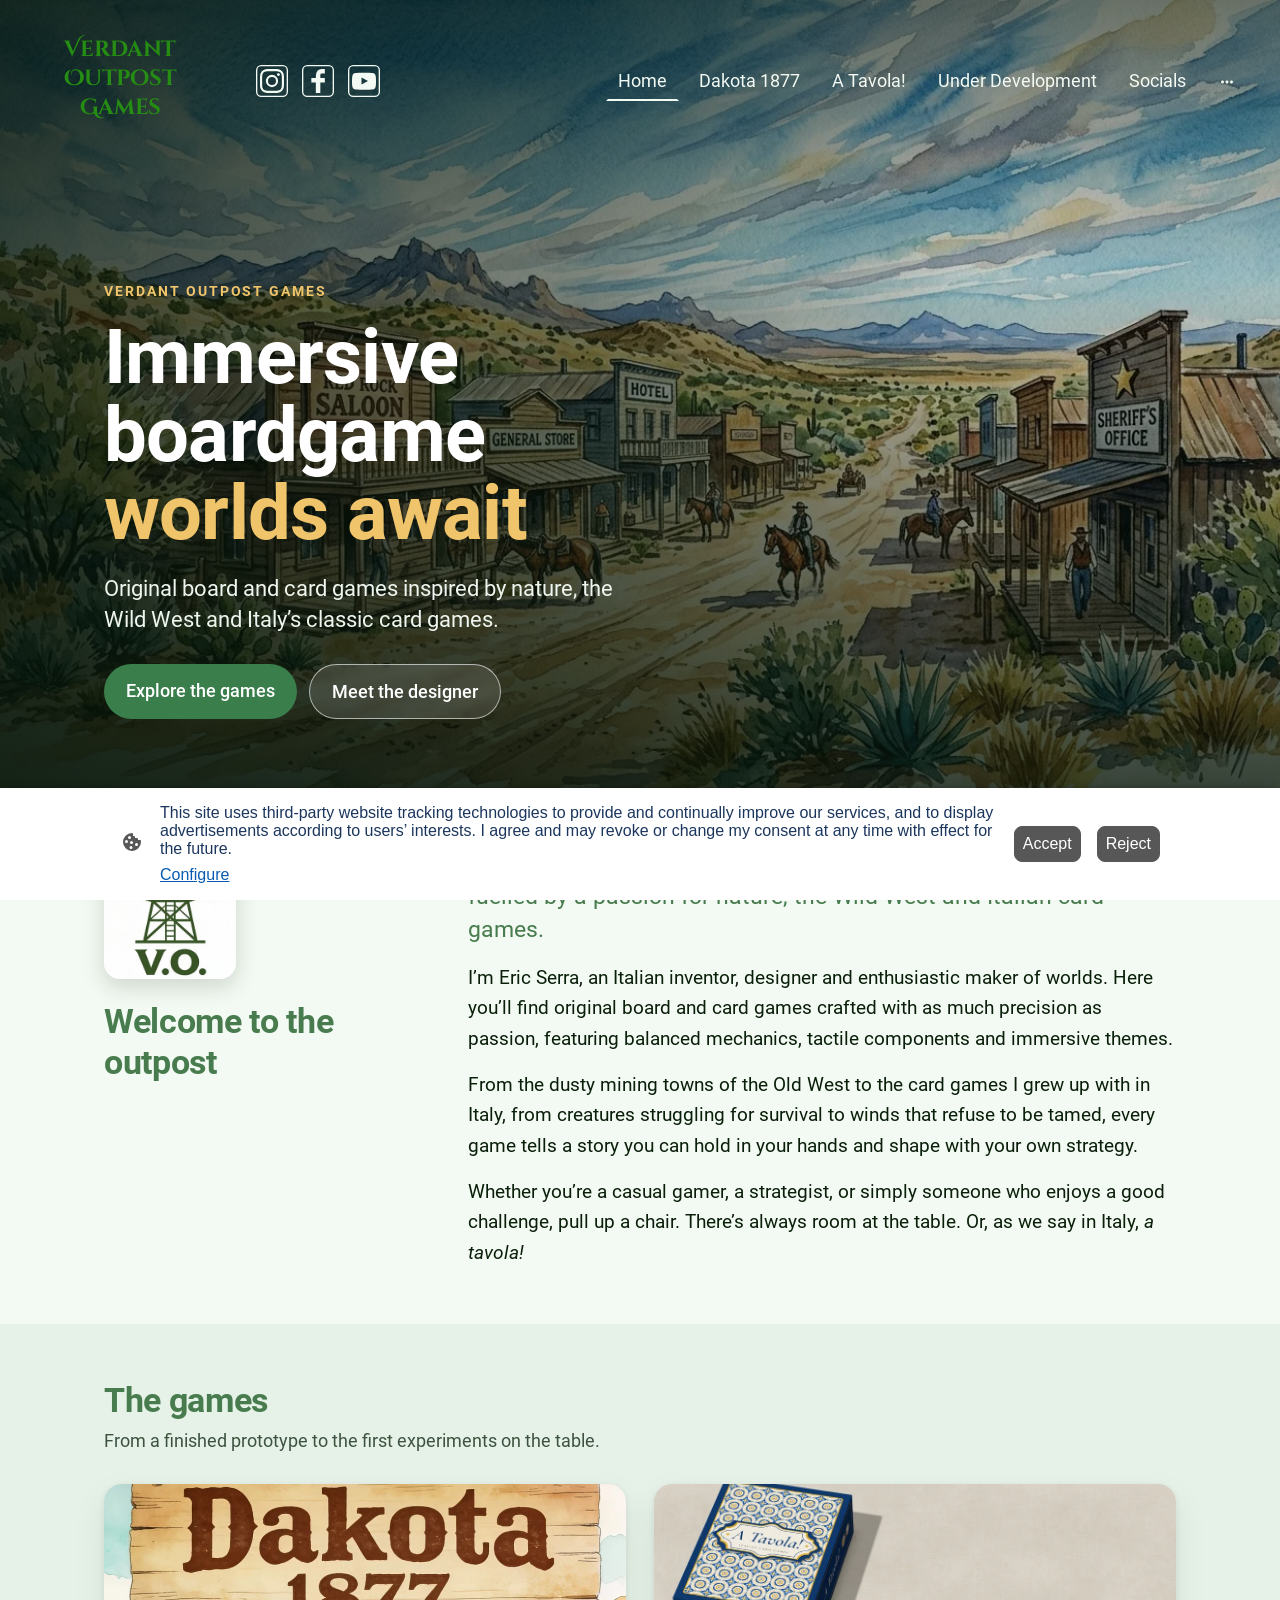
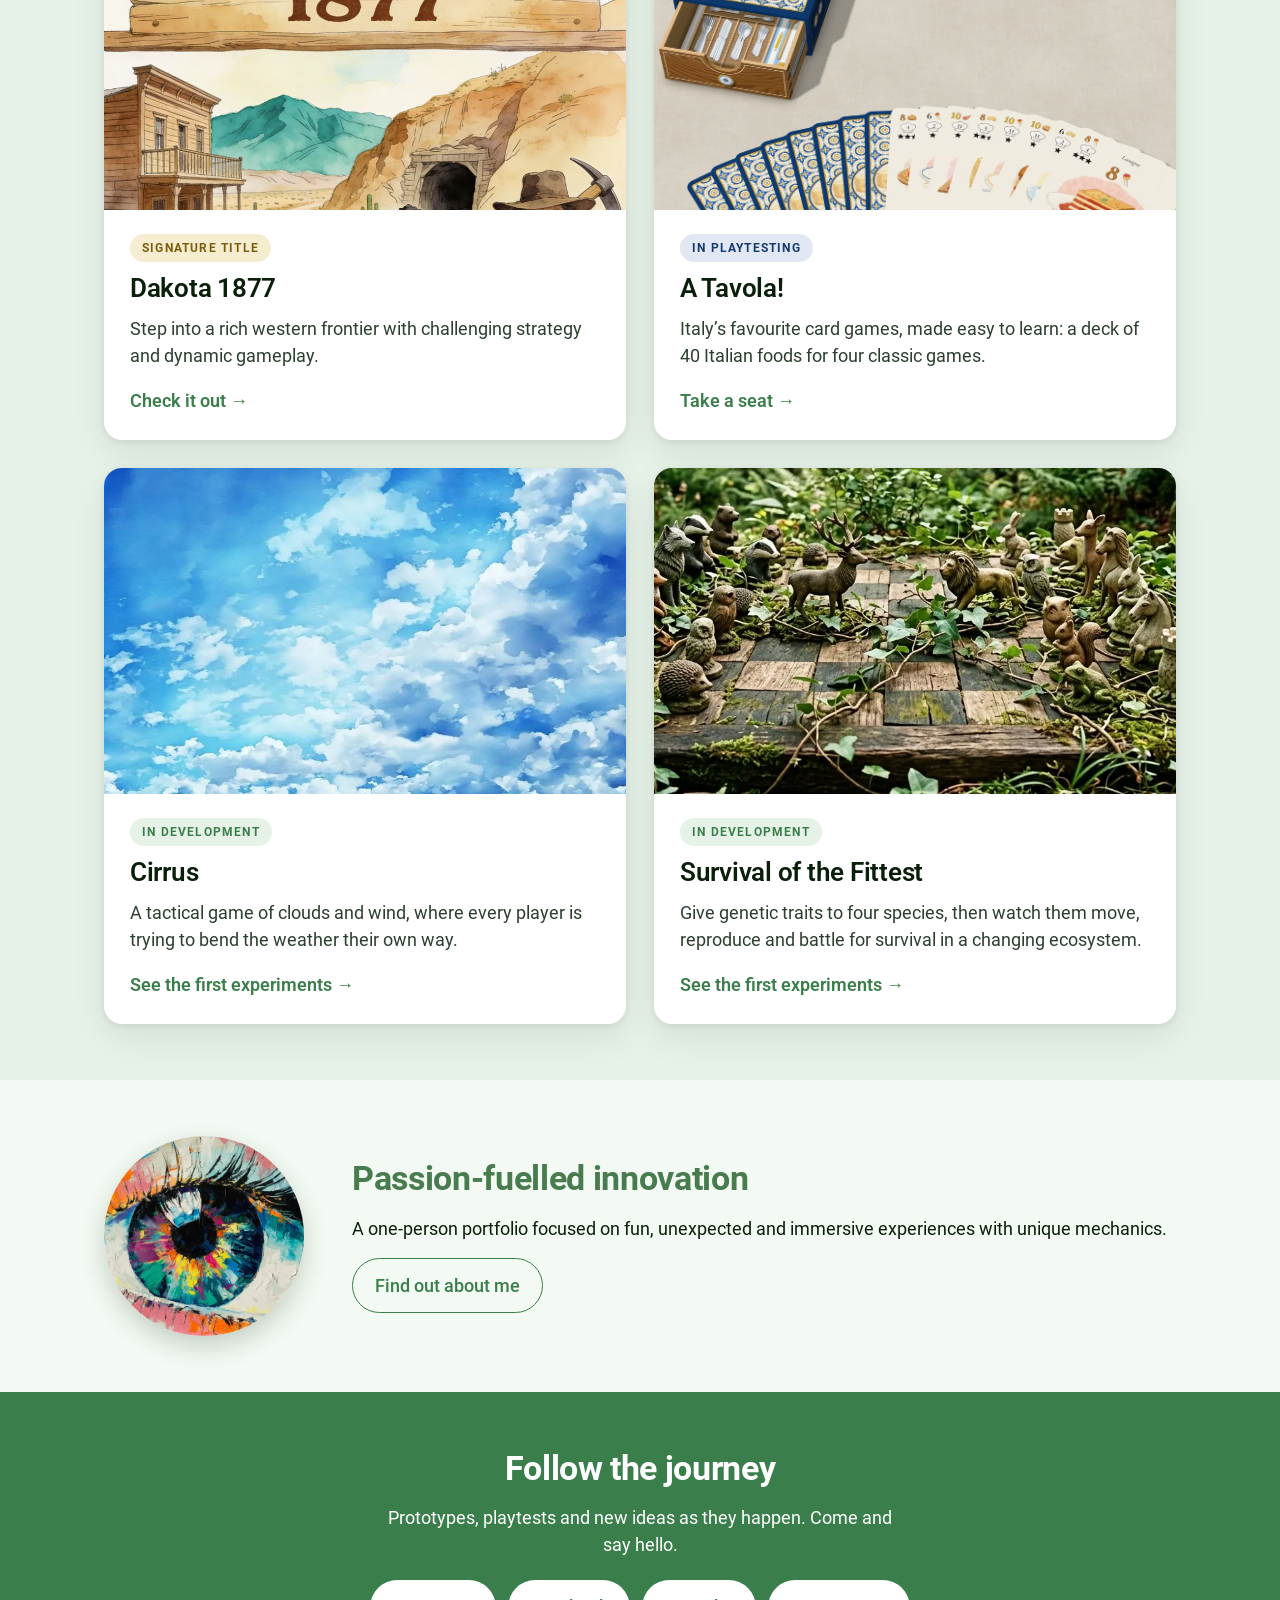
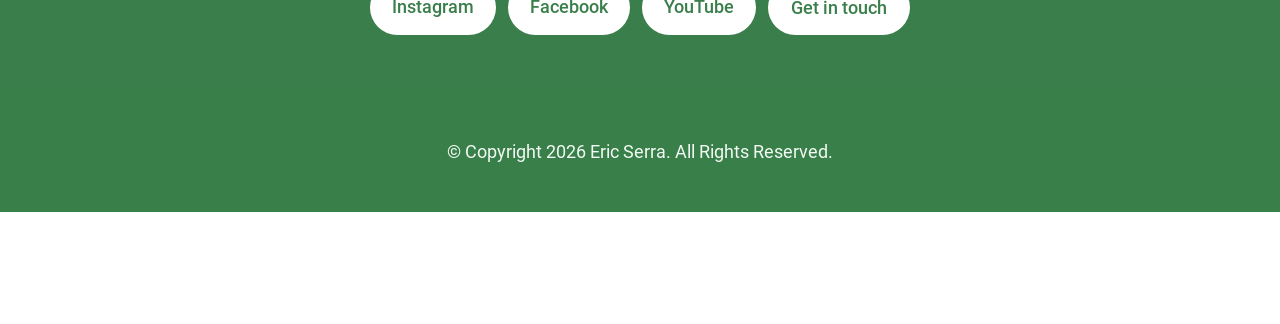
==== commit ee349fc4: "Reword the welcome text to drop 'the Italian table' Co-Authored-By: Claude Fable 5.2 <noreply@anthro" ====
--- a/index.html
+++ b/index.html
@@ -63,7 +63,7 @@
 <section class="vo-home-hero"><div class="vo-wrap">
   <p class="vo-eyebrow">Verdant Outpost Games</p>
   <h1>Immersive boardgame <em>worlds await</em></h1>
-  <p class="vo-hero-lead">Original board and card games inspired by nature, the Wild West and the Italian table.</p>
+  <p class="vo-hero-lead">Original board and card games inspired by nature, the Wild West and Italy’s classic card games.</p>
   <div class="vo-actions">
     <a class="vo-button" href="#games">Explore the games</a>
     <a class="vo-button vo-button-ghost" href="about-us/">Meet the designer</a>
@@ -76,9 +76,9 @@
     <h2>Welcome to the outpost</h2>
   </div>
   <div class="vo-welcome-text">
-    <p>Welcome to Verdant Outpost Games, a place where game design is fuelled by a passion for nature, the Wild West and the Italian table.</p>
+    <p>Welcome to Verdant Outpost Games, a place where game design is fuelled by a passion for nature, the Wild West and Italian card games.</p>
     <p>I’m Eric Serra, an Italian inventor, designer and enthusiastic maker of worlds. Here you’ll find original board and card games crafted with as much precision as passion, featuring balanced mechanics, tactile components and immersive themes.</p>
-    <p>From the dusty mining towns of the Old West to the card games of my Italian heritage, from creatures struggling for survival to winds that refuse to be tamed, every game tells a story you can hold in your hands and shape with your own strategy.</p>
+    <p>From the dusty mining towns of the Old West to the card games I grew up with in Italy, from creatures struggling for survival to winds that refuse to be tamed, every game tells a story you can hold in your hands and shape with your own strategy.</p>
     <p>Whether you’re a casual gamer, a strategist, or simply someone who enjoys a good challenge, pull up a chair. There’s always room at the table. Or, as we say in Italy, <em>a tavola!</em></p>
   </div>
 </div></section>
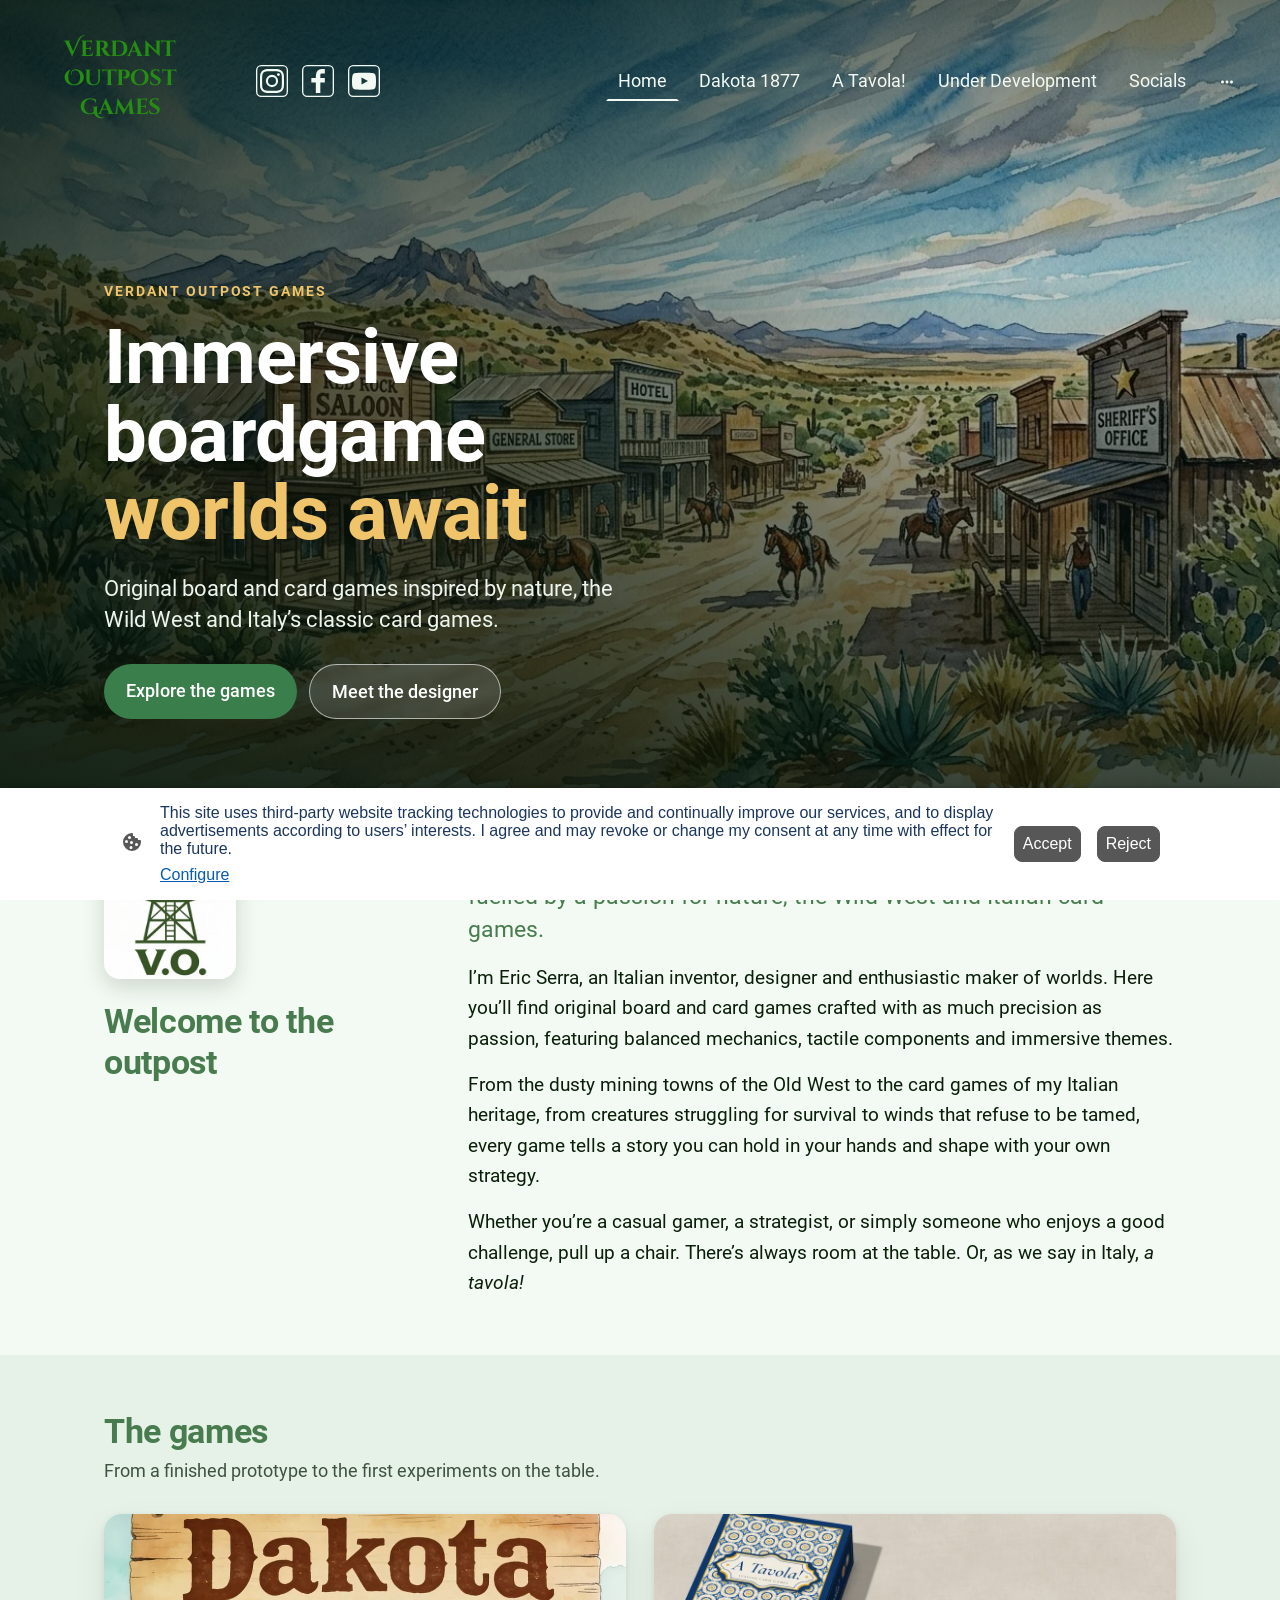
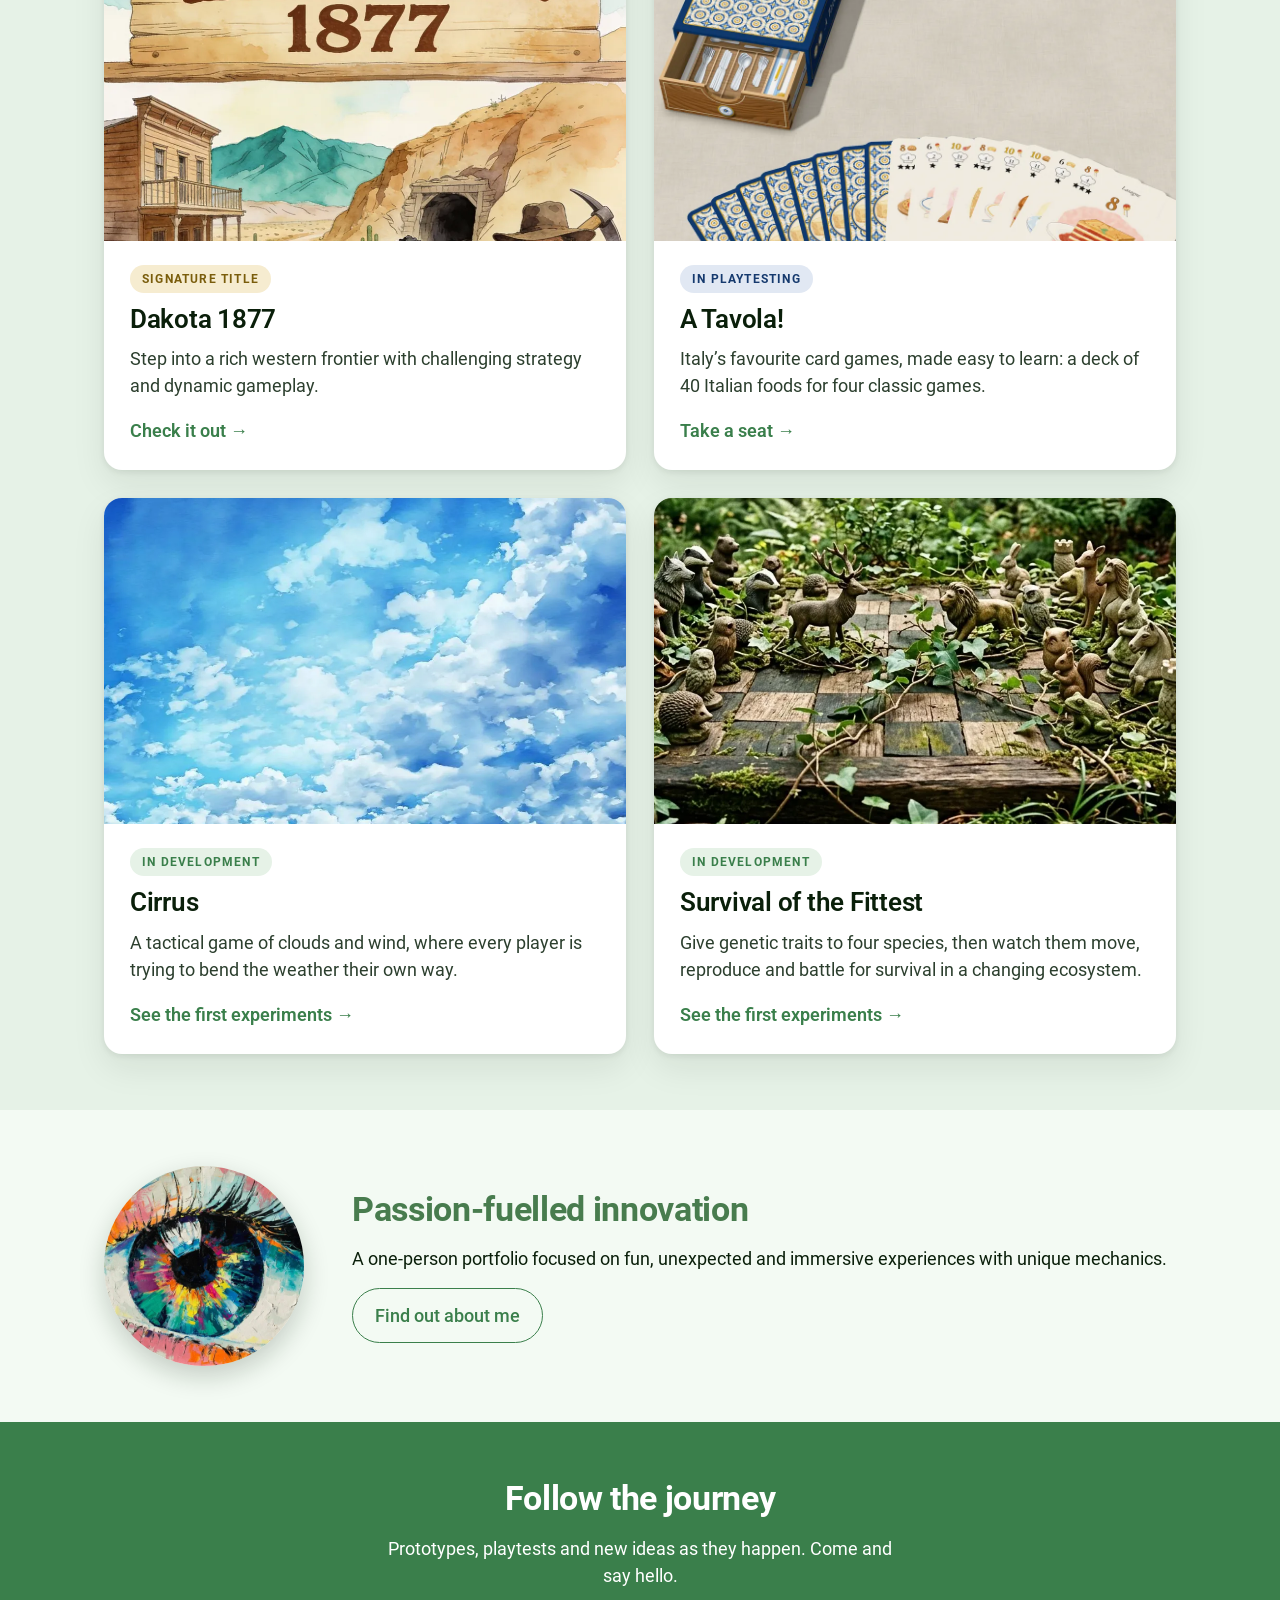
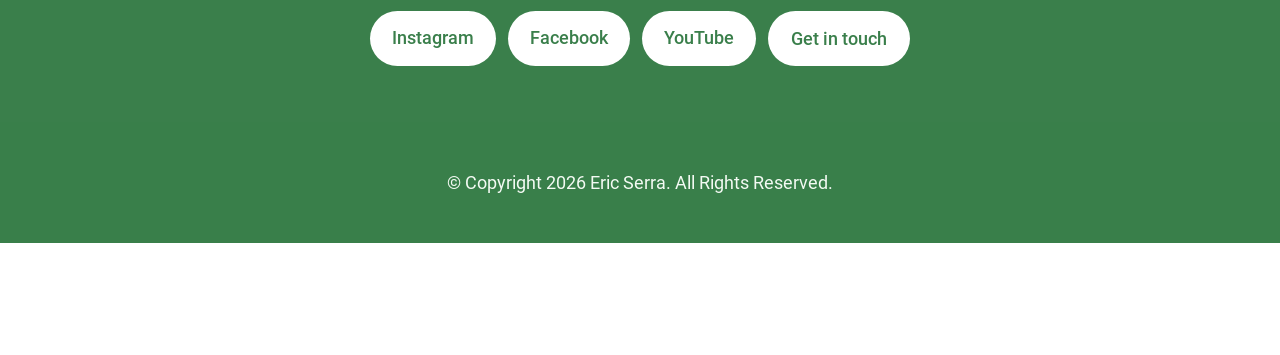
==== commit 9a2d716b: "Keep 'my Italian heritage' in the welcome text Co-Authored-By: Claude Fable 5.2 <noreply@anthropic.c" ====
--- a/index.html
+++ b/index.html
@@ -78,7 +78,7 @@
   <div class="vo-welcome-text">
     <p>Welcome to Verdant Outpost Games, a place where game design is fuelled by a passion for nature, the Wild West and Italian card games.</p>
     <p>I’m Eric Serra, an Italian inventor, designer and enthusiastic maker of worlds. Here you’ll find original board and card games crafted with as much precision as passion, featuring balanced mechanics, tactile components and immersive themes.</p>
-    <p>From the dusty mining towns of the Old West to the card games I grew up with in Italy, from creatures struggling for survival to winds that refuse to be tamed, every game tells a story you can hold in your hands and shape with your own strategy.</p>
+    <p>From the dusty mining towns of the Old West to the card games of my Italian heritage, from creatures struggling for survival to winds that refuse to be tamed, every game tells a story you can hold in your hands and shape with your own strategy.</p>
     <p>Whether you’re a casual gamer, a strategist, or simply someone who enjoys a good challenge, pull up a chair. There’s always room at the table. Or, as we say in Italy, <em>a tavola!</em></p>
   </div>
 </div></section>
